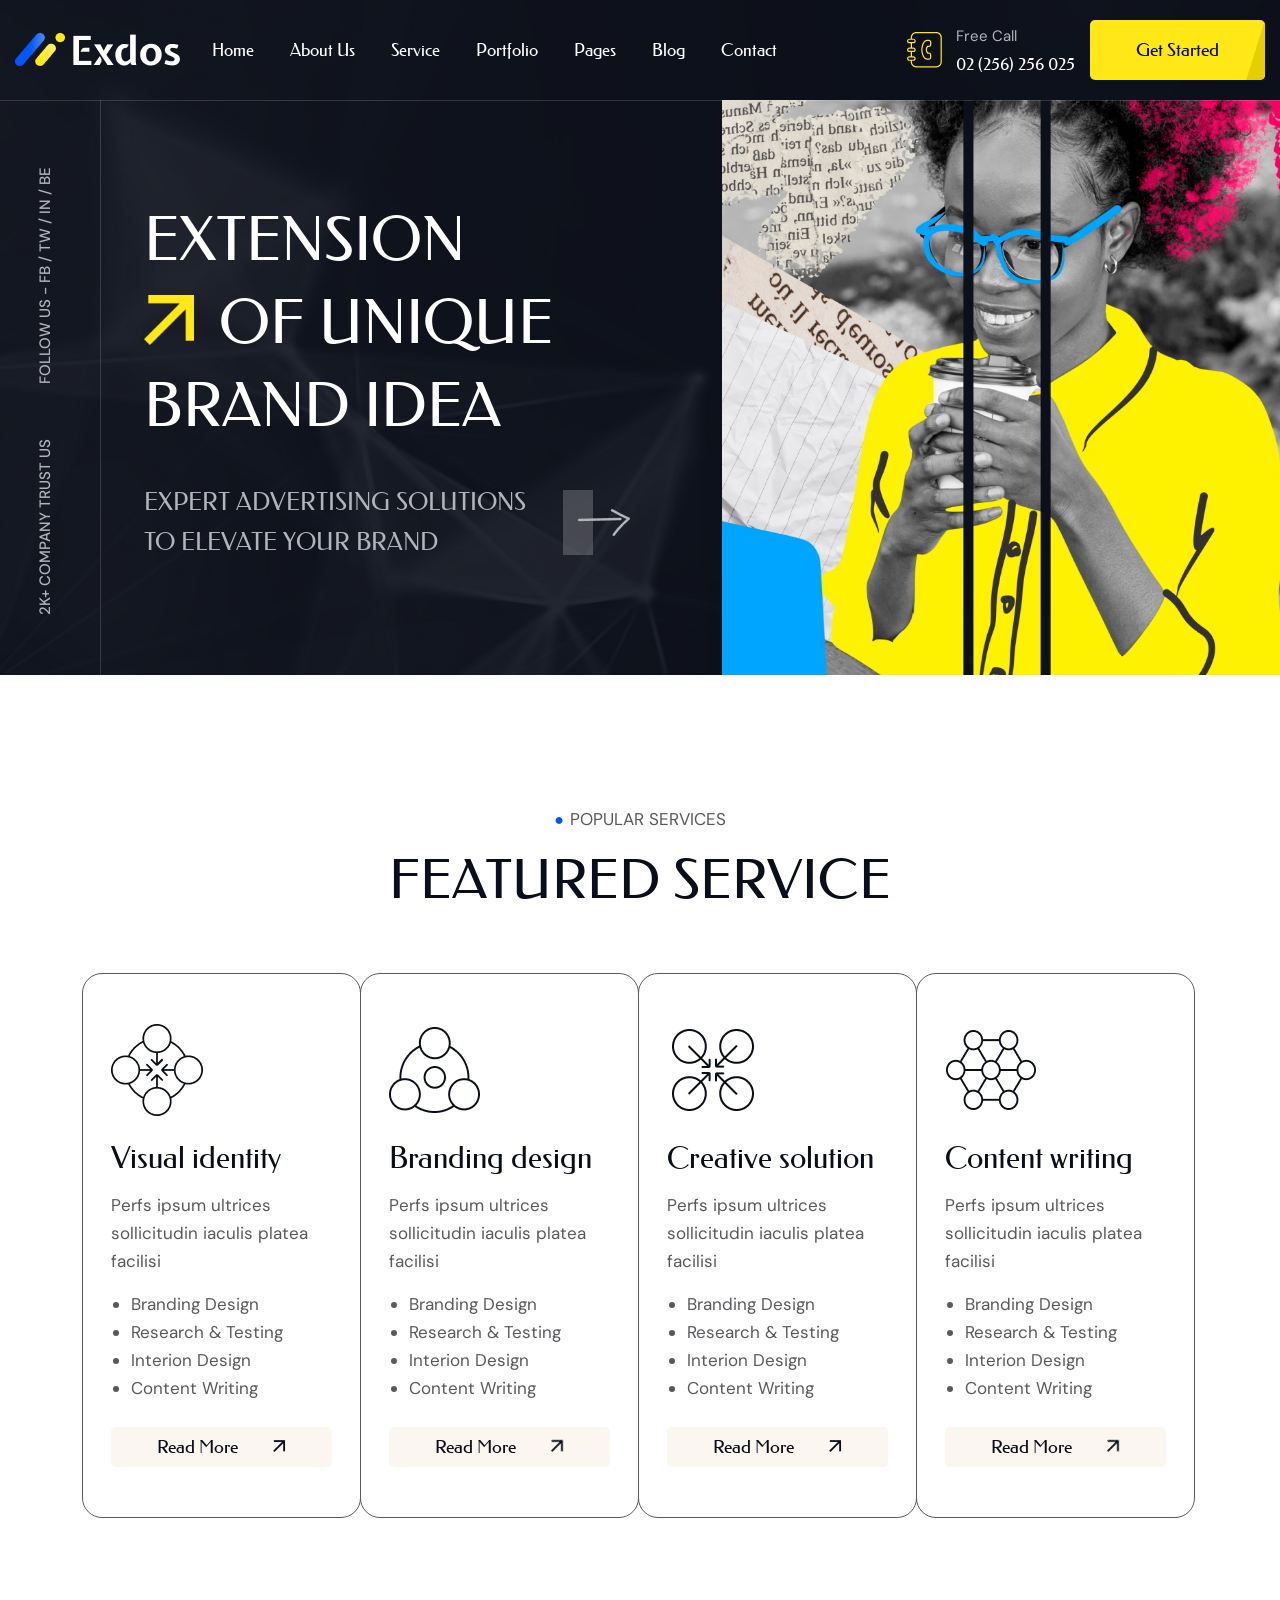
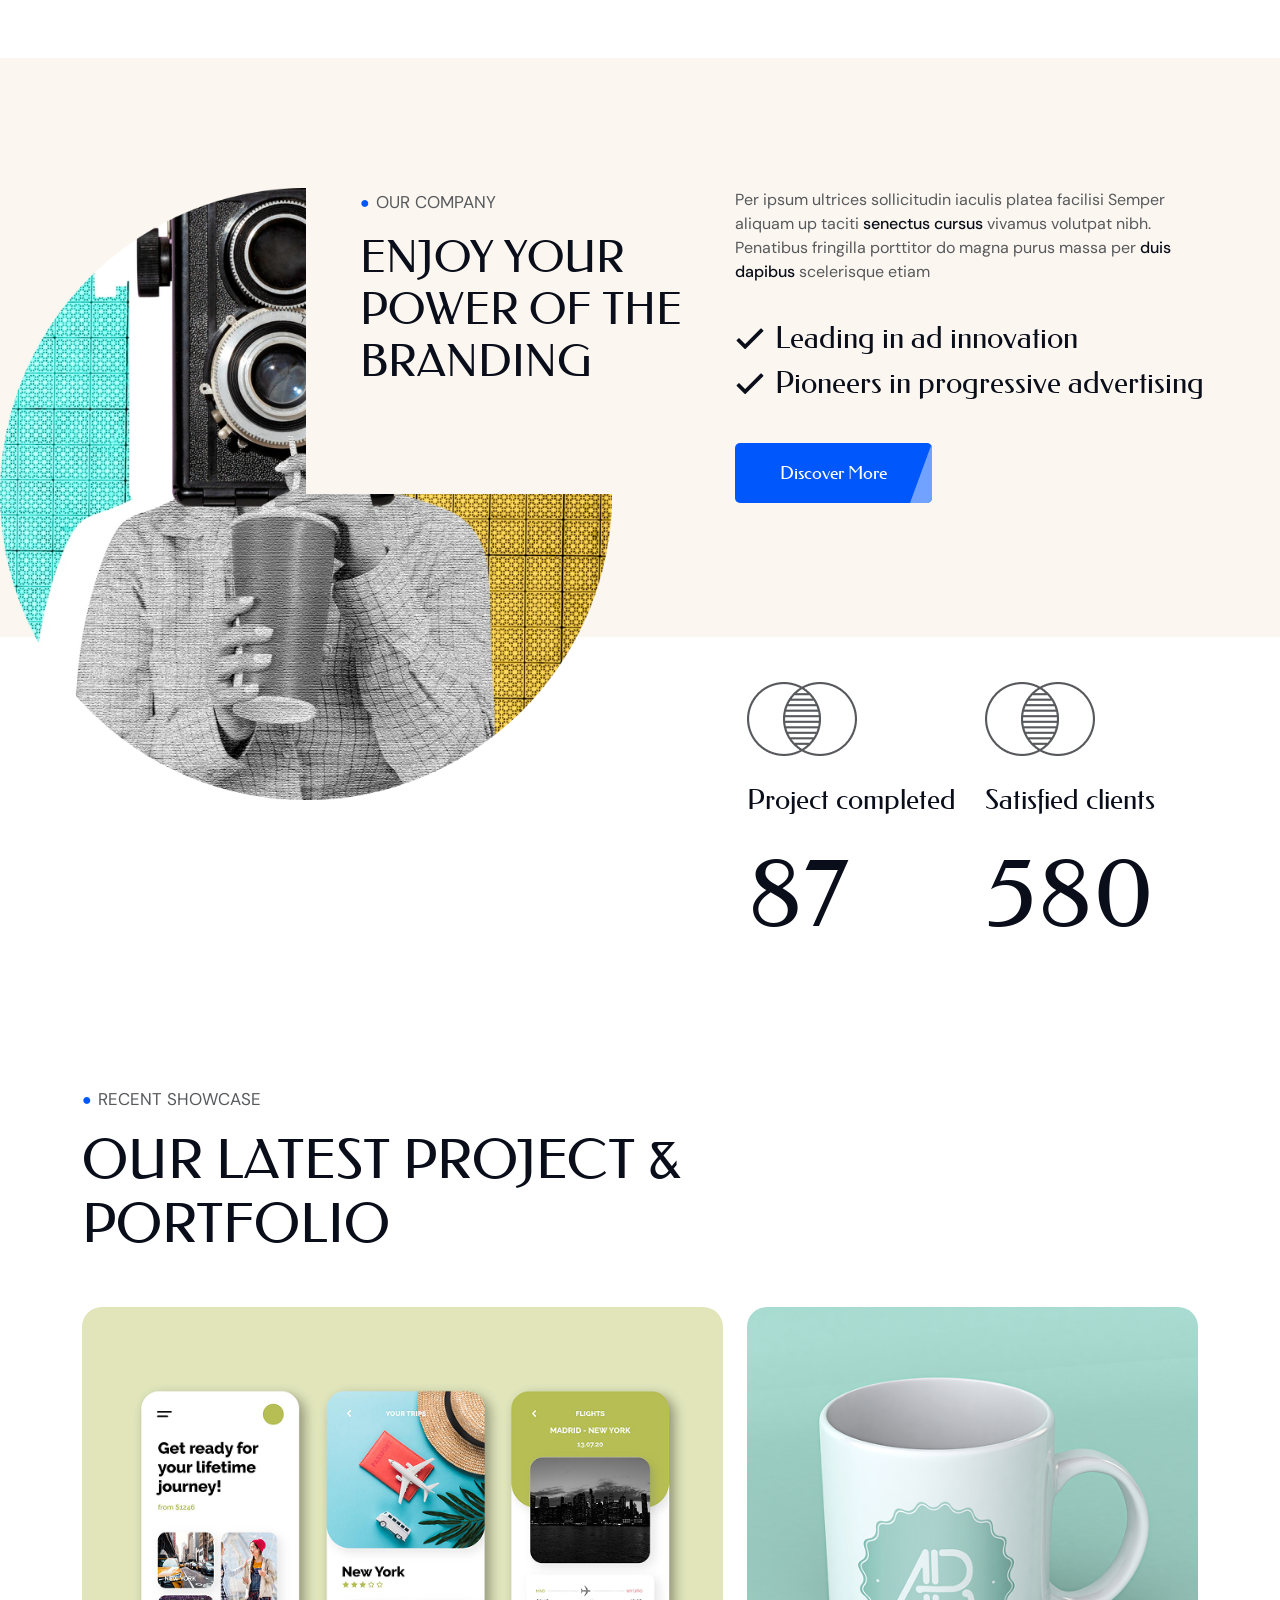
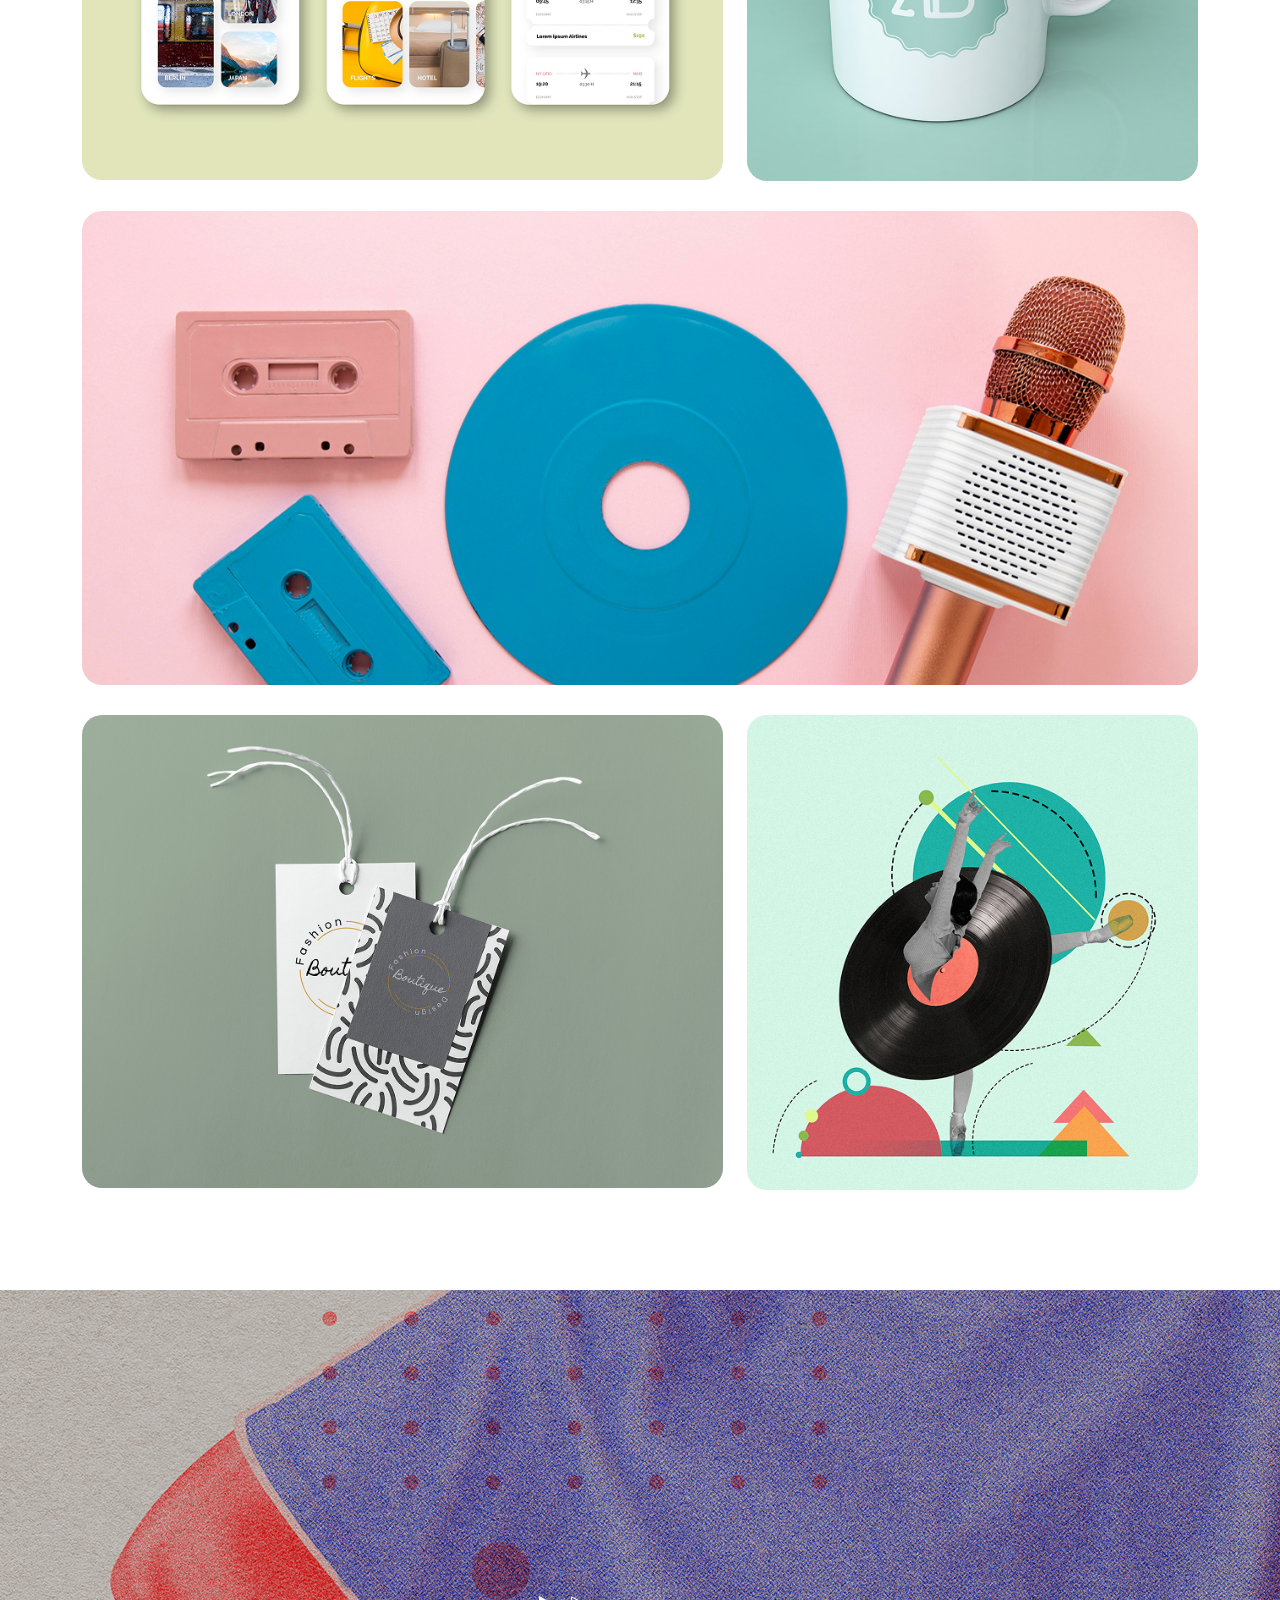
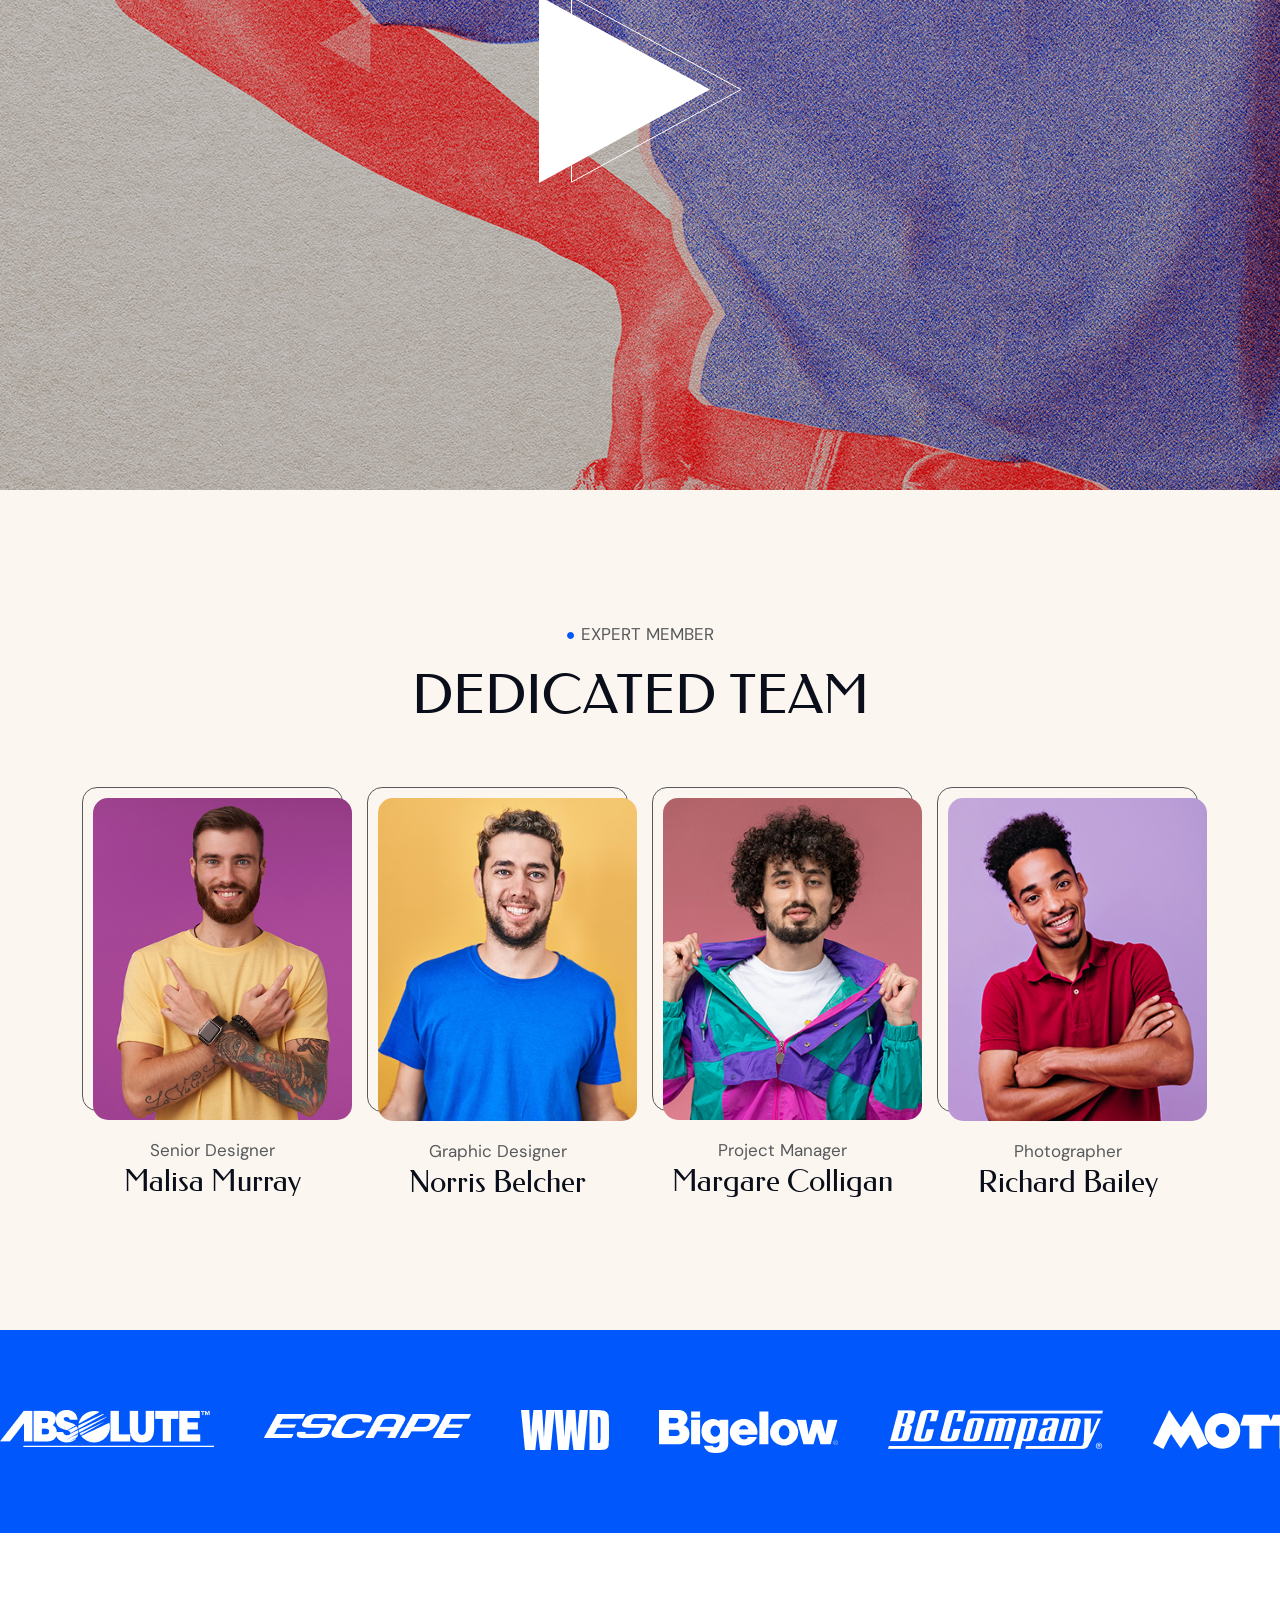
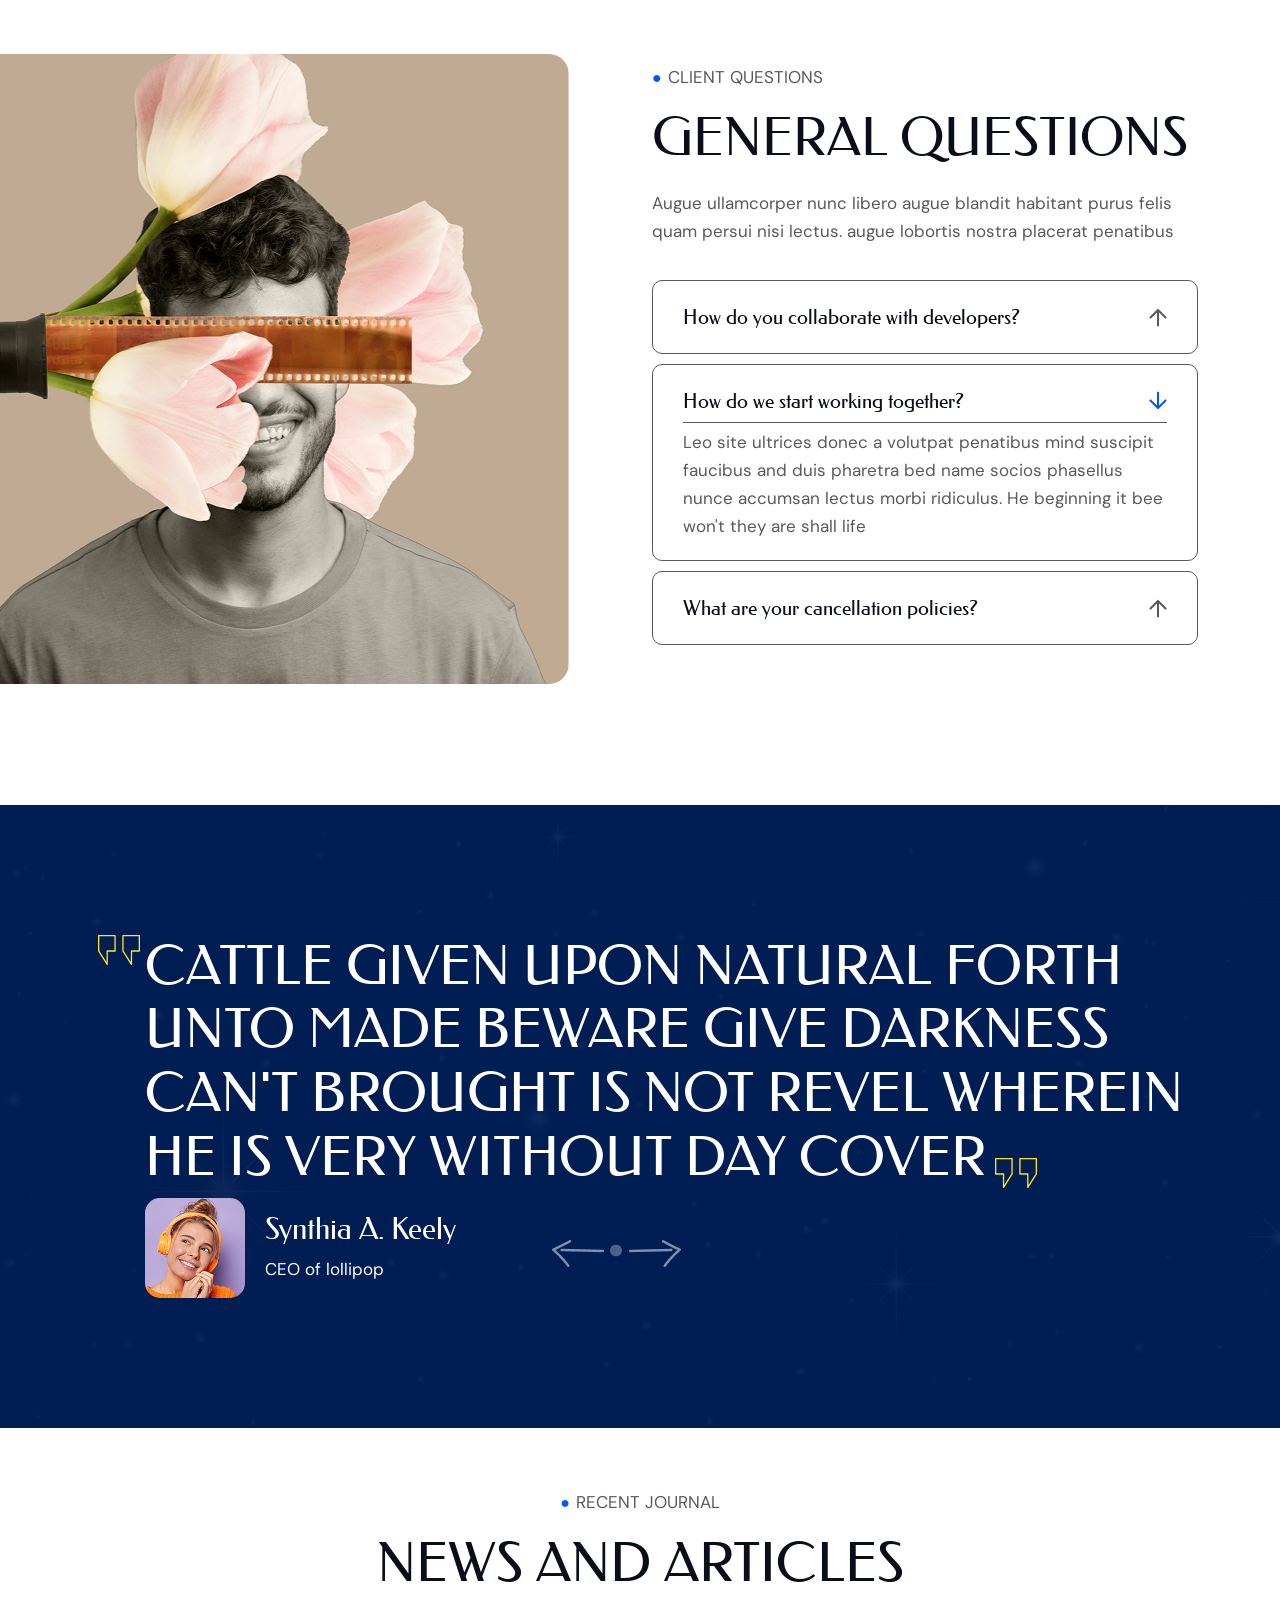
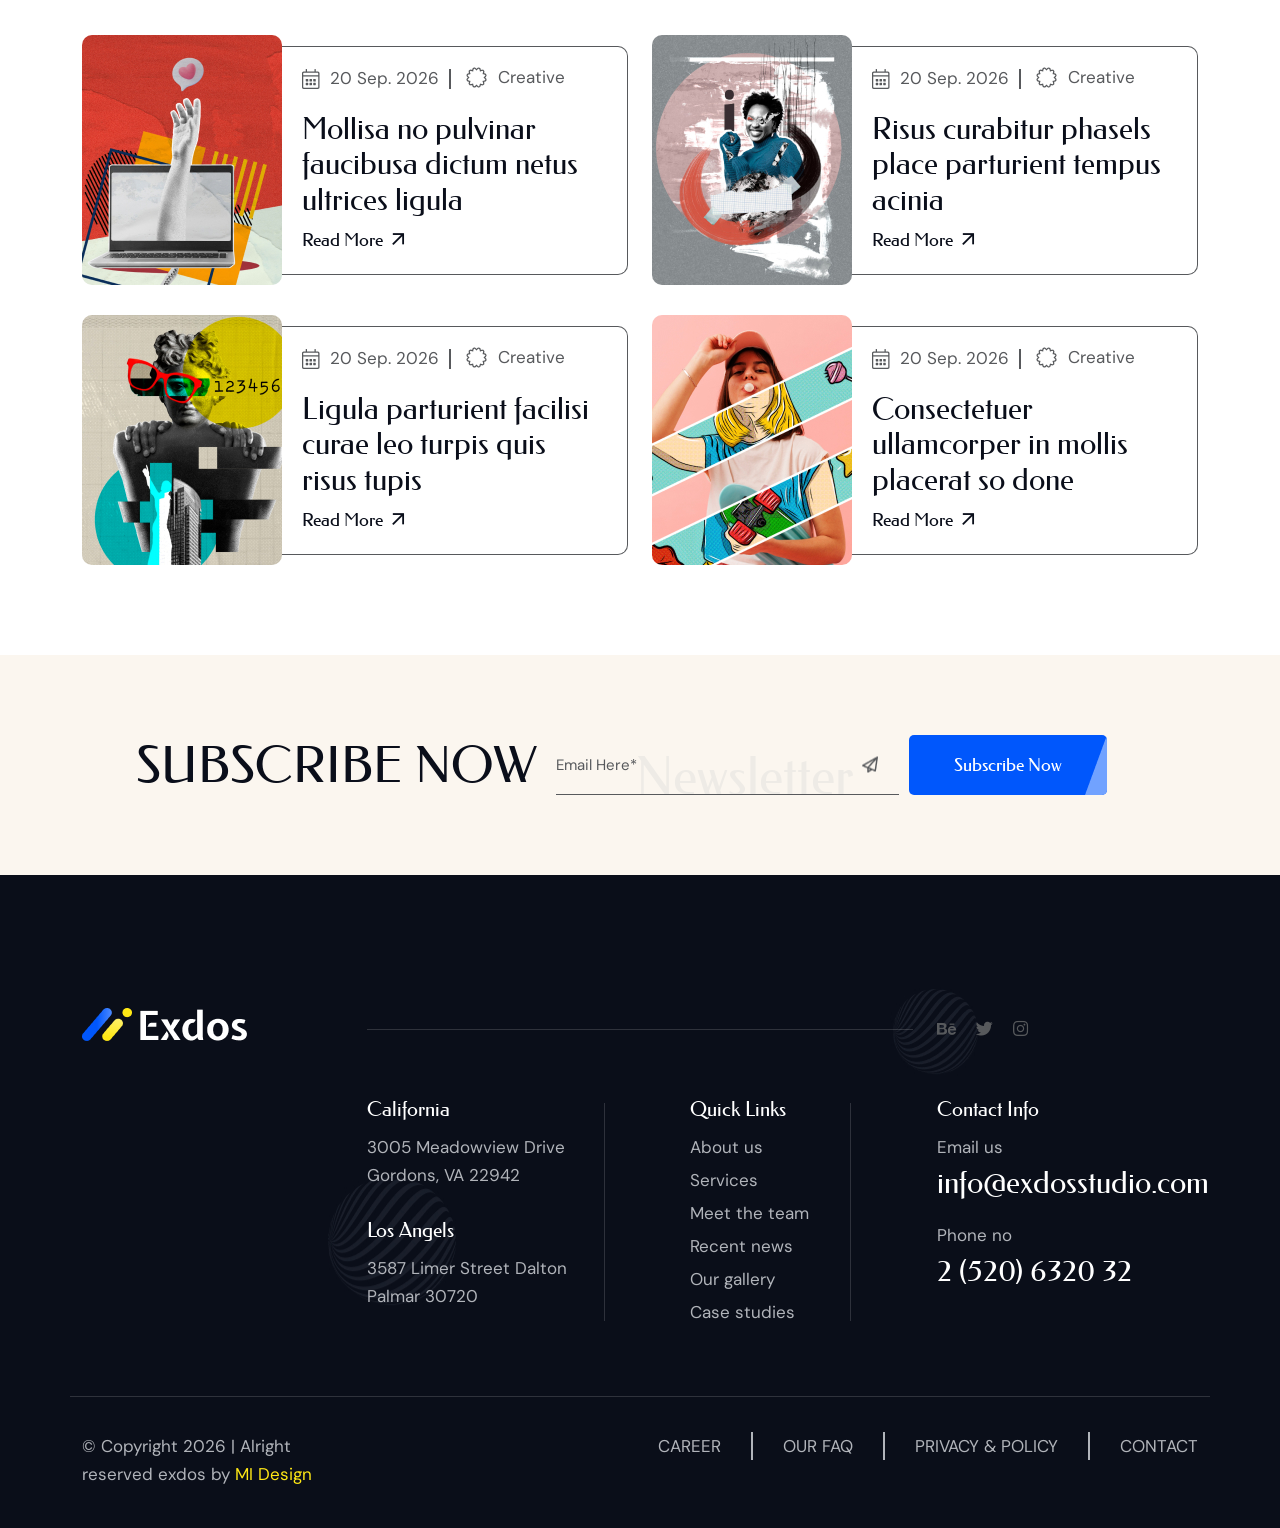
==== index-2.html @ 5443bc89 "completed" ====
<!doctype html>
<html lang="en">

<head>
    <meta charset="UTF-8" />
    <meta name="viewport" content="width=device-width, initial-scale=1.0" />
    <title>Exdos - Home-02</title>
    <link rel="icon" type="image/x-icon" href="assets/img/fav/fav.png" />
    <link rel="stylesheet" href="assets/css/bootstrap.min.css" />
    <link rel="stylesheet" href="assets/css/magnific-popup.css" />
    <link rel="stylesheet" href="assets/css/swiper-bundle.min.css" />
    <link rel="stylesheet" href="assets/css/fontawesome-pro.css" />
    <link rel="stylesheet" href="assets/css/animate.min.css" />
    <link rel="stylesheet" href="assets/css/style.css" />
</head>

<body>
    <!-- Preloader start -->
    <div id="loading">
        <div id="loading-center">
            <div id="loading-center-absolute">
                <div class="object" id="object_one"></div>
                <div class="object" id="object_two" style="left: 20px"></div>
                <div class="object" id="object_three" style="left: 40px"></div>
                <div class="object" id="object_four" style="left: 60px"></div>
                <div class="object" id="object_five" style="left: 80px"></div>
            </div>
        </div>
    </div>
    <!-- Preloader end -->

    <!-- Header area start -->
    <header>
        <div id="mi-header-sticky" class="mi-header-area mi-header-transparent p-absolute start-0 end-0 top-0 z-3">
            <div class="mi-header-wrapper d-flex justify-content-between">
                <div class="mi-header-left d-flex align-items-center">
                    <div class="mi-header-logo mi-header-logo-2">
                        <a href="index.html"><img src="assets/img/logos/header-logo.png" alt="" /></a>
                    </div>
                    <div class="mi-menu mi-menu-2 d-none d-xl-block">
                        <nav>
                            <ul class="list-unstyled">
                                <li>
                                    <a href="#">Home</a>
                                    <ul class="list-unstyled sub-menu">
                                        <li><a href="index.html">Home 01</a></li>
                                        <li><a href="index-2.html">Home 02</a></li>
                                        <li><a href="index-3.html">Home 03</a></li>
                                        <li><a href="index-4.html">Home 04</a></li>
                                        <li><a href="index-5.html">Home 05</a></li>
                                    </ul>
                                </li>
                                <li><a href="#">About Us</a></li>
                                <li><a href="#">Service</a></li>
                                <li><a href="#">Portfolio</a></li>
                                <li>
                                    <a href="#">Pages</a>
                                    <ul class="list-unstyled sub-menu">
                                        <li><a href="#">Pages 01</a></li>
                                        <li><a href="#">Pages 02</a></li>
                                        <li><a href="#">Pages 03</a></li>
                                        <li><a href="#">Pages 04</a></li>
                                    </ul>
                                </li>
                                <li><a href="#">Blog</a></li>
                                <li><a href="#">Contact</a></li>
                            </ul>
                        </nav>
                    </div>
                </div>
                <div class="mi-header-right d-flex">
                    <div
                        class="mi-header-search mi-header-search-2 d-none d-lg-flex align-items-center justify-content-end">
                        <div class="mi-header-search-input">
                            <input type="text" placeholder="Search here.." />
                            <button type="submit">
                                <svg width="28" height="28" viewBox="0 0 28 28" fill="none"
                                    xmlns="http://www.w3.org/2000/svg">
                                    <path
                                        d="M0 12.7371C0 9.35901 1.34188 6.11928 3.73043 3.73061C6.11898 1.34194 9.35855 0 12.7365 0C16.1144 0 19.354 1.34194 21.7425 3.73061C24.1311 6.11928 25.473 9.35901 25.473 12.7371C25.473 16.1152 24.1311 19.3549 21.7425 21.7436C19.354 24.1323 16.1144 25.4742 12.7365 25.4742C9.35855 25.4742 6.11898 24.1323 3.73043 21.7436C1.34188 19.3549 0 16.1152 0 12.7371ZM12.7365 2.06548C9.90633 2.06548 7.19209 3.1898 5.19087 5.19112C3.18965 7.19244 2.06537 9.90681 2.06537 12.7371C2.06537 15.5674 3.18965 18.2818 5.19087 20.2831C7.19209 22.2844 9.90633 23.4087 12.7365 23.4087C15.5666 23.4087 18.2809 22.2844 20.2821 20.2831C22.2833 18.2818 23.4076 15.5674 23.4076 12.7371C23.4076 9.90681 22.2833 7.19244 20.2821 5.19112C18.2809 3.1898 15.5666 2.06548 12.7365 2.06548Z"
                                        fill="currentColor" />
                                    <path
                                        d="M8.11142 7.42332C8.71827 6.81525 9.43923 6.33303 10.2329 6.00434C11.0266 5.67564 11.8774 5.50695 12.7365 5.50794C14.5416 5.50794 16.1788 6.24049 17.3615 7.42332C17.544 7.61909 17.6433 7.87803 17.6385 8.14558C17.6338 8.41313 17.5254 8.6684 17.3362 8.85762C17.147 9.04683 16.8918 9.15522 16.6242 9.15994C16.3567 9.16466 16.0978 9.06535 15.902 8.88293C15.4868 8.46671 14.9933 8.13673 14.45 7.91199C13.9068 7.68725 13.3244 7.57218 12.7365 7.57341C11.5 7.57341 10.382 8.07326 9.57232 8.8843C9.37656 9.06672 9.11764 9.16604 8.8501 9.16132C8.58256 9.1566 8.3273 9.04821 8.1381 8.859C7.94889 8.66978 7.84051 8.41451 7.83579 8.14696C7.83107 7.87941 7.93038 7.62047 8.11279 7.4247L8.11142 7.42332ZM20.4197 20.4207C20.5156 20.3247 20.6294 20.2486 20.7548 20.1966C20.8801 20.1447 21.0145 20.118 21.1501 20.118C21.2858 20.118 21.4201 20.1447 21.5455 20.1966C21.6708 20.2486 21.7847 20.3247 21.8806 20.4207L27.7228 26.2632C27.9053 26.459 28.0046 26.7179 27.9998 26.9855C27.9951 27.253 27.8867 27.5083 27.6975 27.6975C27.5083 27.8867 27.2531 27.9951 26.9855 27.9998C26.718 28.0046 26.4591 27.9052 26.2633 27.7228L20.421 21.8817C20.2277 21.688 20.119 21.4255 20.119 21.1519C20.119 20.8782 20.2277 20.6157 20.421 20.4221L20.4197 20.4207Z"
                                        fill="currentColor" />
                                </svg>
                            </button>
                        </div>
                        <button class="mi-header-search-button">
                            <svg width="28" height="28" viewBox="0 0 28 28" fill="none"
                                xmlns="http://www.w3.org/2000/svg">
                                <path
                                    d="M0 12.7371C0 9.35901 1.34188 6.11928 3.73043 3.73061C6.11898 1.34194 9.35855 0 12.7365 0C16.1144 0 19.354 1.34194 21.7425 3.73061C24.1311 6.11928 25.473 9.35901 25.473 12.7371C25.473 16.1152 24.1311 19.3549 21.7425 21.7436C19.354 24.1323 16.1144 25.4742 12.7365 25.4742C9.35855 25.4742 6.11898 24.1323 3.73043 21.7436C1.34188 19.3549 0 16.1152 0 12.7371ZM12.7365 2.06548C9.90633 2.06548 7.19209 3.1898 5.19087 5.19112C3.18965 7.19244 2.06537 9.90681 2.06537 12.7371C2.06537 15.5674 3.18965 18.2818 5.19087 20.2831C7.19209 22.2844 9.90633 23.4087 12.7365 23.4087C15.5666 23.4087 18.2809 22.2844 20.2821 20.2831C22.2833 18.2818 23.4076 15.5674 23.4076 12.7371C23.4076 9.90681 22.2833 7.19244 20.2821 5.19112C18.2809 3.1898 15.5666 2.06548 12.7365 2.06548Z"
                                    fill="currentColor" />
                                <path
                                    d="M8.11142 7.42332C8.71827 6.81525 9.43923 6.33303 10.2329 6.00434C11.0266 5.67564 11.8774 5.50695 12.7365 5.50794C14.5416 5.50794 16.1788 6.24049 17.3615 7.42332C17.544 7.61909 17.6433 7.87803 17.6385 8.14558C17.6338 8.41313 17.5254 8.6684 17.3362 8.85762C17.147 9.04683 16.8918 9.15522 16.6242 9.15994C16.3567 9.16466 16.0978 9.06535 15.902 8.88293C15.4868 8.46671 14.9933 8.13673 14.45 7.91199C13.9068 7.68725 13.3244 7.57218 12.7365 7.57341C11.5 7.57341 10.382 8.07326 9.57232 8.8843C9.37656 9.06672 9.11764 9.16604 8.8501 9.16132C8.58256 9.1566 8.3273 9.04821 8.1381 8.859C7.94889 8.66978 7.84051 8.41451 7.83579 8.14696C7.83107 7.87941 7.93038 7.62047 8.11279 7.4247L8.11142 7.42332ZM20.4197 20.4207C20.5156 20.3247 20.6294 20.2486 20.7548 20.1966C20.8801 20.1447 21.0145 20.118 21.1501 20.118C21.2858 20.118 21.4201 20.1447 21.5455 20.1966C21.6708 20.2486 21.7847 20.3247 21.8806 20.4207L27.7228 26.2632C27.9053 26.459 28.0046 26.7179 27.9998 26.9855C27.9951 27.253 27.8867 27.5083 27.6975 27.6975C27.5083 27.8867 27.2531 27.9951 26.9855 27.9998C26.718 28.0046 26.4591 27.9052 26.2633 27.7228L20.421 21.8817C20.2277 21.688 20.119 21.4255 20.119 21.1519C20.119 20.8782 20.2277 20.6157 20.421 20.4221L20.4197 20.4207Z"
                                    fill="currentColor" />
                            </svg>
                        </button>
                    </div>
                    <div class="mi-header-contact mi-header-contact-2 d-none d-md-flex align-items-center">
                        <div class="mi-header-contact-icon">
                            <svg width="35" height="36" viewBox="0 0 35 36" fill="none"
                                xmlns="http://www.w3.org/2000/svg">
                                <path
                                    d="M29.3973 0H9.16919C6.18714 0 3.76099 2.42615 3.76099 5.4082V6.62657H2.32324C1.04226 6.62657 0 7.66883 0 8.94981C0 10.2309 1.04226 11.2731 2.32324 11.2731H3.76099V15.4248H2.32324C1.04226 15.4248 0 16.4671 0 17.748C0 19.029 1.04226 20.0713 2.32324 20.0713H3.76099V24.223H2.32324C1.04226 24.223 0 25.2652 0 26.5462C0 27.8273 1.04226 28.8695 2.32324 28.8695H3.76099V30.0879C3.76099 33.0699 6.18714 35.4961 9.16919 35.4961H29.3973C32.3794 35.4961 34.8055 33.0699 34.8055 30.0879V5.4082C34.8055 2.42615 32.3794 0 29.3973 0ZM1.21875 8.94981C1.21875 8.34082 1.71425 7.84532 2.32324 7.84532H6.41748C7.02647 7.84532 7.52197 8.34082 7.52197 8.94989C7.52197 9.55889 7.02647 10.0544 6.41748 10.0544H2.32324C1.71425 10.0544 1.21875 9.55888 1.21875 8.94981ZM1.21875 17.748C1.21875 17.1391 1.71425 16.6436 2.32324 16.6436H6.41748C7.02647 16.6436 7.52197 17.1391 7.52197 17.748C7.52197 18.357 7.02647 18.8525 6.41748 18.8525H2.32324C1.71425 18.8525 1.21875 18.357 1.21875 17.748ZM1.21875 26.5462C1.21875 25.9372 1.71425 25.4417 2.32324 25.4417H6.41748C7.02647 25.4417 7.52197 25.9372 7.52197 26.5463C7.52197 27.1553 7.02647 27.6508 6.41748 27.6508H2.32324C1.71425 27.6508 1.21875 27.1553 1.21875 26.5462ZM33.5868 30.0879C33.5868 32.398 31.7074 34.2773 29.3973 34.2773H9.16919C6.85912 34.2773 4.97974 32.398 4.97974 30.0879V28.8695H6.41748C7.69846 28.8695 8.74072 27.8273 8.74072 26.5463C8.74072 25.2652 7.69846 24.223 6.41748 24.223H4.97974V20.0713H6.41748C7.69846 20.0713 8.74072 19.029 8.74072 17.748C8.74072 16.4671 7.69846 15.4248 6.41748 15.4248H4.97974V11.2731H6.41748C7.69846 11.2731 8.74072 10.2309 8.74072 8.94989C8.74072 7.66883 7.69846 6.62657 6.41748 6.62657H4.97974V5.4082C4.97974 3.09814 6.85912 1.21875 9.16919 1.21875H29.3973C31.7074 1.21875 33.5868 3.09814 33.5868 5.4082V30.0879ZM21.9912 7.76481H20.1561C16.3347 7.76481 14.2994 13.5626 14.2994 17.748C14.2994 21.9335 16.3347 27.7314 20.1561 27.7314H21.9912C23.2461 27.7314 24.2671 26.7104 24.2671 25.4555V22.8673C24.2671 21.6123 23.2461 20.5914 21.9912 20.5914H21.0458C20.353 19.8046 19.9742 18.8042 19.9742 17.748C19.9742 16.6918 20.353 15.6915 21.0458 14.9047H21.9912C23.2461 14.9047 24.2671 13.8838 24.2671 12.6289V10.0407C24.2671 8.78574 23.2461 7.76481 21.9912 7.76481ZM23.0483 12.6289C23.0483 13.2117 22.5741 13.686 21.9912 13.686H20.7811C20.7003 13.6859 20.6204 13.702 20.5459 13.7331C20.4714 13.7643 20.4039 13.81 20.3472 13.8675C19.3208 14.9084 18.7555 16.2865 18.7555 17.748C18.7555 19.2096 19.3208 20.5877 20.3472 21.6286C20.4039 21.6861 20.4714 21.7318 20.5459 21.7629C20.6204 21.7941 20.7003 21.8101 20.7811 21.8101H21.9912C22.5741 21.8101 23.0483 22.2844 23.0483 22.8673V25.4555C23.0483 26.0384 22.5741 26.5126 21.9912 26.5126H20.1561C17.2826 26.5126 15.5181 21.4078 15.5181 17.748C15.5181 14.0883 17.2826 8.98356 20.1561 8.98356H21.9912C22.5741 8.98356 23.0483 9.4578 23.0483 10.0406V12.6289Z"
                                    fill="#FFE815" />
                            </svg>
                        </div>
                        <div class="mi-header-contact-number">
                            <span>Free Call</span>
                            <a href="tel:+02(256)256025">02 (256) 256 025</a>
                        </div>
                    </div>
                    <div class="mi-header-btn d-none d-xl-flex align-items-center pr-105">
                        <a href="#" class="mi-btn mi-btn-sm text-capitalize">get started</a>
                    </div>
                    <div class="mi-header-offcanvas d-flex d-xl-none align-items-center">
                        <button>
                            <svg width="54" height="26" viewBox="0 0 54 26" fill="none"
                                xmlns="http://www.w3.org/2000/svg">
                                <path
                                    d="M1.8 25.8846H52.1688C52.6462 25.8846 53.104 25.695 53.4416 25.3574C53.7792 25.0198 53.9688 24.562 53.9688 24.0846C53.9688 23.6072 53.7792 23.1494 53.4416 22.8118C53.104 22.4742 52.6462 22.2846 52.1688 22.2846H3.6V3.6H52.1688C52.6462 3.6 53.104 3.41036 53.4416 3.07279C53.7792 2.73523 53.9688 2.27739 53.9688 1.8C53.9688 1.32261 53.7792 0.864773 53.4416 0.527208C53.104 0.189642 52.6462 0 52.1688 0H1.8C1.32261 0 0.864772 0.189642 0.527206 0.527208C0.189641 0.864773 0 1.32261 0 1.8V24.0846C0 24.562 0.189641 25.0198 0.527206 25.3574C0.864772 25.695 1.32261 25.8846 1.8 25.8846Z"
                                    fill="currentColor" />
                                <path
                                    d="M11.1594 14.7426H42.8094C43.0458 14.7426 43.2798 14.696 43.4982 14.6056C43.7166 14.5151 43.915 14.3825 44.0822 14.2154C44.2493 14.0482 44.3819 13.8498 44.4724 13.6314C44.5628 13.413 44.6094 13.179 44.6094 12.9426C44.6094 12.7062 44.5628 12.4722 44.4724 12.2538C44.3819 12.0354 44.2493 11.837 44.0822 11.6698C43.915 11.5027 43.7166 11.3701 43.4982 11.2796C43.2798 11.1892 43.0458 11.1426 42.8094 11.1426H11.16C10.9236 11.1426 10.6895 11.1892 10.4712 11.2796C10.2528 11.3701 10.0543 11.5027 9.8872 11.6698C9.72005 11.837 9.58747 12.0354 9.49701 12.2538C9.40655 12.4722 9.35999 12.7062 9.35999 12.9426C9.35999 13.179 9.40655 13.413 9.49701 13.6314C9.58747 13.8498 9.72005 14.0482 9.8872 14.2154C10.0543 14.3825 10.2528 14.5151 10.4712 14.6056C10.6895 14.696 10.923 14.7426 11.1594 14.7426Z"
                                    fill="currentColor" />
                            </svg>
                        </button>
                    </div>
                </div>
            </div>
        </div>
    </header>
    <!-- Header area end -->

    <!-- Offcanvas area start -->
    <div class="mi-offcanvas">
        <div class="mi-offcanvas-header mb-50">
            <div class="mi-offcanvas-logo">
                <a href="index.html">
                    <img src="assets/img/logos/header-logo.png" alt="logo">
                </a>
            </div>
            <div class="mi-offcanvas-close">
                <button class="mi-offcanvas-close-button">
                    <i class="fal fa-times"></i>
                </button>
            </div>
        </div>
        <div class="mi-offcanvas-content">
            <div class="d-none d-xl-block">
                <h2 class="fnw-400 text-white">Hello There !</h2>
                <p>
                    The morning sun slowly rose above the hills, casting a warm golden light across the quiet village.
                </p>
                <div class="mi-offcanvas-gallery d-flex mt-50">
                    <img class="w-100" src="assets/img/gallery/gallery-01.jpg" alt="">
                    <img class="w-100" src="assets/img/gallery/gallery-02.jpg" alt="">
                    <img class="w-100" src="assets/img/gallery/gallery-03.jpg" alt="">
                </div>
                <div class="mi-team-social mt-50">
                    <h3 class="fnw-400 text-white mb-20">Fllow Us on :</h3>
                    <ul class="list-unstyled d-flex">
                        <li class="mr-20"><a href="#"><i class="fab fa-behance"></i></a></li>
                        <li class="mr-20"><a href="#"><i class="fab fa-twitter"></i></a></li>
                        <li><a href="#"><i class="fab fa-instagram"></i></a></li>
                    </ul>
                </div>
            </div>
            <!-- Menu for small devices -->
            <div class="mi-offcanvas-menu d-xl-none"></div>
        </div>
    </div>
    <div class="mi-offcanvas-overlay"></div>
    <!-- Offcanvas area end -->

    <main>
        <!-- Hero area start -->
        <section class="mi-hero-area overflow-hidden">
            <div class="mi-hero-bg" data-bg-img="assets/img/bg/hero-02-bg.jpg">
                <div class="mi-hero-left mi-hero-left-2 d-none d-sm-flex">
                    <div class="mi-hero-left-trust text-uppercase fnw-500">
                        2k+ company trust us
                    </div>
                    <div class="mi-hero-left-follow text-uppercase fnw-500">
                        Follow Us -
                        <a href="#"> Fb </a>/ <a href="#"> Tw </a>/ <a href="#"> in </a>/
                        <a href="#"> Be</a>
                    </div>
                </div>
                <div class="mi-left-border d-none d-sm-flex"></div>
                <div class="container-fluid px-0">
                    <div class="row align-items-center">
                        <div class="col-lg-6 col-xl-6 offset-xl-1">
                            <div class="mi-hero-content mi-hero-content-2 pl-135 pb-0" data-padding-top="90px">
                                <h1 class="fns-100 wow animate__animated animate__fadeInUp" data-wow-duration="2s"
                                    data-wow-delay="0.3s">
                                    Extension
                                </h1>
                                <div class="shape-wrapper d-flex align-items-center wow animate__animated animate__fadeInUp"
                                    data-wow-duration="2s" data-wow-delay="0.5s">
                                    <img src="assets/img/shapes/hero-02-shape.png" alt="" class="hero-02-shape" />
                                    <h1 class="fns-100 d-inline-block">of unique</h1>
                                </div>
                                <h1 class="fns-100 d-inline-block wow animate__animated animate__fadeInUp"
                                    data-wow-duration="2s" data-wow-delay="0.7s">
                                    brand idea
                                </h1>
                                <div class="mi-hero-btn d-flex align-items-center mt-30 wow animate__animated animate__fadeInUp"
                                    data-wow-duration="2s" data-wow-delay="1s">
                                    <h3 class="text-uppercase fns-30 fnw-400 m-0" data-color="#b1b4ba">
                                        Expert advertising solutions <br />to elevate your brand
                                    </h3>
                                    <a href="#"><img src="assets/img/icons/hero-02-arrow.png" alt="" /></a>
                                </div>
                            </div>
                        </div>
                        <div class="col-lg-5 offset-lg-1 col-xl-5 offset-xl-0 px-0">
                            <div class="mi-hero-img mt-100 d-none d-lg-block" data-margin-left="-27px">
                                <img class="w-100 wow animate__animated animate__fadeIn" data-wow-duration="3s"
                                    src="assets/img/hero/hero-02.png" alt="" />
                            </div>
                        </div>
                    </div>
                </div>
            </div>
        </section>
        <!-- Hero area end -->

        <!-- Services area start -->
        <section class="mi-services-area pt-130 pb-110">
            <div class="container">
                <div class="row justify-content-center">
                    <div class="col-xl-6">
                        <div class="mi-section-info text-center d-flex flex-column align-items-center mb-50">
                            <ul>
                                <li class="text-uppercase">popular services</li>
                            </ul>
                            <h2 class="mi-services-title fnw-400 fns-60 mb-10 text-uppercase">
                                featured service
                            </h2>
                        </div>
                    </div>
                </div>
                <div class="row gx-0 wow miFadeInUp" data-wow-duration="1s" data-wow-delay="0.3s">
                    <div class="col-md-6 col-xl-3">
                        <div class="mi-services mb-30">
                            <div class="mi-services-icon mb-25">
                                <img src="assets/img/icons/services-icon-01.png" alt="" />
                            </div>
                            <div class="mi-section-info">
                                <h2 class="mi-section-title fnw-400 fns-30 mb-15">
                                    Visual identity
                                </h2>
                                <p class="mb-15">
                                    Perfs ipsum ultrices sollicitudin iaculis platea facilisi
                                </p>
                            </div>
                            <ul class="ml-20 mb-25">
                                <li>Branding Design</li>
                                <li>Research & Testing</li>
                                <li>Interion Design</li>
                                <li>Content Writing</li>
                            </ul>
                            <div class="mi-services-btn">
                                <a class="mi-btn mi-btn-xs w-100 d-flex justify-content-between text-center" href="#"
                                    data-bg-color="#fbf6ef">
                                    Read More <i class="far fa-arrow-up"></i>
                                </a>
                            </div>
                        </div>
                    </div>
                    <div class="col-md-6 col-xl-3">
                        <div class="mi-services mb-30">
                            <div class="mi-services-icon mb-25">
                                <img src="assets/img/icons/services-icon-02.png" alt="" />
                            </div>
                            <div class="mi-section-info">
                                <h2 class="mi-section-title fnw-400 fns-30 mb-15">
                                    Branding design
                                </h2>
                                <p class="mb-15">
                                    Perfs ipsum ultrices sollicitudin iaculis platea facilisi
                                </p>
                            </div>
                            <ul class="ml-20 mb-25">
                                <li>Branding Design</li>
                                <li>Research & Testing</li>
                                <li>Interion Design</li>
                                <li>Content Writing</li>
                            </ul>
                            <div class="mi-services-btn">
                                <a class="mi-btn mi-btn-xs w-100 d-flex justify-content-between text-center" href="#"
                                    data-bg-color="#fbf6ef">
                                    Read More <i class="far fa-arrow-up"></i>
                                </a>
                            </div>
                        </div>
                    </div>
                    <div class="col-md-6 col-xl-3">
                        <div class="mi-services mb-30">
                            <div class="mi-services-icon mb-25">
                                <img src="assets/img/icons/services-icon-03.png" alt="" />
                            </div>
                            <div class="mi-section-info">
                                <h2 class="mi-section-title fnw-400 fns-30 mb-15">
                                    Creative solution
                                </h2>
                                <p class="mb-15">
                                    Perfs ipsum ultrices sollicitudin iaculis platea facilisi
                                </p>
                            </div>
                            <ul class="ml-20 mb-25">
                                <li>Branding Design</li>
                                <li>Research & Testing</li>
                                <li>Interion Design</li>
                                <li>Content Writing</li>
                            </ul>
                            <div class="mi-services-btn">
                                <a class="mi-btn mi-btn-xs w-100 d-flex justify-content-between text-center" href="#"
                                    data-bg-color="#fbf6ef">
                                    Read More <i class="far fa-arrow-up"></i>
                                </a>
                            </div>
                        </div>
                    </div>
                    <div class="col-md-6 col-xl-3">
                        <div class="mi-services mb-30">
                            <div class="mi-services-icon mb-25">
                                <img src="assets/img/icons/services-icon-04.png" alt="" />
                            </div>
                            <div class="mi-section-info">
                                <h2 class="mi-section-title fnw-400 fns-30 mb-15">
                                    Content writing
                                </h2>
                                <p class="mb-15">
                                    Perfs ipsum ultrices sollicitudin iaculis platea facilisi
                                </p>
                            </div>
                            <ul class="ml-20 mb-25">
                                <li>Branding Design</li>
                                <li>Research & Testing</li>
                                <li>Interion Design</li>
                                <li>Content Writing</li>
                            </ul>
                            <div class="mi-services-btn">
                                <a class="mi-btn mi-btn-xs w-100 d-flex justify-content-between text-center" href="#"
                                    data-bg-color="#fbf6ef">
                                    Read More <i class="far fa-arrow-up"></i>
                                </a>
                            </div>
                        </div>
                    </div>
                </div>
            </div>
        </section>
        <!-- Services area end -->

        <!-- About area start -->
        <section class="mi-about2-area mb-125">
            <div class="mi-about2-bg position-relative" data-bg-color="#FBF6EF">
                <div class="mi-about2-bg-img position-absolute d-none d-lg-block"
                    data-bg-img="assets/img/about/about-02-01.png"></div>
                <div class="container z-index-1">
                    <div class="row">
                        <div class="col-md-6 col-lg-5 offset-lg-2 col-xl-5 offset-xl-2">
                            <div class="mi-about2-title d-flex">
                                <div class="mi-section-info">
                                    <ul class="ml-25">
                                        <li class="text-uppercase">our company</li>
                                    </ul>
                                    <h2 class="mi-services-title fnw-400 fns-60 mb-10 text-uppercase">
                                        Enjoy your power of the branding
                                    </h2>
                                </div>
                            </div>
                        </div>
                        <div class="col-md-6 col-lg-5 col-xl-5 px-0">
                            <div class="mi-about2-content">
                                <p class="mb-40 fns-16">
                                    Per ipsum ultrices sollicitudin iaculis platea facilisi
                                    Semper aliquam up taciti
                                    <span class="fnw-500" data-color="#0a0e1a">senectus cursus</span>
                                    vivamus volutpat nibh. Penatibus fringilla porttitor
                                    do magna purus massa per
                                    <span class="fnw-500" data-color="#0a0e1a">duis dapibus</span>
                                    scelerisque etiam
                                </p>
                                <ul class="list-unstyled fns-30 mi-heading-font" data-color="#0a0e1a">
                                    <div class="mi-about2-list d-flex mb-15">
                                        <i class="far fa-check"></i>
                                        <li class="ml-10">Leading in ad innovation</li>
                                    </div>
                                    <div class="mi-about2-list d-flex">
                                        <i class="far fa-check"></i>
                                        <li class="ml-10">Pioneers in progressive advertising</li>
                                    </div>
                                </ul>
                                <div class="mi-about-btn mt-60">
                                    <a class="mi-btn mi-btn-blue text-capitalize" href="#">discover more</a>
                                </div>
                            </div>
                        </div>
                    </div>
                </div>
            </div>
            <div class="container mt-45">
                <div class="row">
                    <div class="col-lg-7 offset-lg-5 col-xl-5 offset-xl-7">
                        <div class="stats">
                            <div class="row">
                                <div class="col-md-6">
                                    <div class="mi-fact-item">
                                        <div class="mi-fact-icon mb-30">
                                            <img src="assets/img/shapes/fact-shape-black.png" alt="" />
                                        </div>
                                        <p class="mi-heading-font mb-20" data-color="#0a0e1a">
                                            Project completed
                                        </p>
                                        <h2 class="mi-fact-number counter fnw-400" data-target="296"
                                            data-color="#0a0e1a">
                                            0
                                        </h2>
                                    </div>
                                </div>
                                <div class="col-md-6">
                                    <div class="mi-fact-item">
                                        <div class="mi-fact-icon mb-30">
                                            <img src="assets/img/shapes/fact-shape-black.png" alt="" />
                                        </div>
                                        <p class="mi-heading-font mb-20" data-color="#0a0e1a">
                                            Satisfied clients
                                        </p>
                                        <h2 class="mi-fact-number counter fnw-400" data-target="2000" data-format="k"
                                            data-color="#0a0e1a">
                                            0
                                        </h2>
                                    </div>
                                </div>
                            </div>
                        </div>
                    </div>
                </div>
            </div>
        </section>
        <!-- About area end -->

        <!-- Portfolio area start -->
        <section class="mi-portfolio2-area mb-70">
            <div class="container">
                <div class="row">
                    <div class="col-md-9 col-lg-8 col-xl-7">
                        <div class="mi-section-info mb-20">
                            <ul class="ml-25">
                                <li class="text-uppercase">recent showcase</li>
                            </ul>
                            <h2 class="mi-services-title fnw-400 fns-60 mb-10 text-uppercase">
                                our latest project & portfolio
                            </h2>
                        </div>
                    </div>
                </div>
                <div class="row mt-30">
                    <div class="col-lg-7 col-xl-7">
                        <div class="mi-portfolio2-img mb-30">
                            <img src="assets/img/portfolio/portfolio-02-01.jpg" alt="" />
                            <div class="mi-portfolio2-hover">
                                <a href="#" class="mi-portfolio2-hover-cat text-uppercase fns-16" data-color="#0A0E1A">
                                    editing | design
                                </a>
                                <h2 class="mi-portfolio2-hover-title fns-30 fnw-400">
                                    <a href="#">
                                        Product design idea
                                    </a>
                                </h2>
                            </div>
                        </div>
                    </div>
                    <div class="col-lg-5 col-xl-5">
                        <div class="mi-portfolio2-img mb-30">
                            <img src="assets/img/portfolio/portfolio-02-02.jpg" alt="" />
                            <div class="mi-portfolio2-hover">
                                <a href="#" class="mi-portfolio2-hover-cat text-uppercase fns-16" data-color="#0A0E1A">
                                    editing | design
                                </a>
                                <h2 class="mi-portfolio2-hover-title fns-30 fnw-400">
                                    <a href="#">
                                        Product design idea
                                    </a>
                                </h2>
                            </div>
                        </div>
                    </div>
                </div>
                <div class="row">
                    <div class="col-12">
                        <div class="mi-portfolio2-img">
                            <img src="assets/img/portfolio/portfolio-02-03.jpg" alt="" />
                            <div class="mi-portfolio2-hover">
                                <a href="#" class="mi-portfolio2-hover-cat text-uppercase fns-16" data-color="#0A0E1A">
                                    editing | design
                                </a>
                                <h2 class="mi-portfolio2-hover-title fns-30 fnw-400">
                                    <a href="#">
                                        Product design idea
                                    </a>
                                </h2>
                            </div>
                        </div>
                    </div>
                </div>
                <div class="row mt-30">
                    <div class="col-lg-7 col-xl-7">
                        <div class="mi-portfolio2-img mb-30">
                            <img src="assets/img/portfolio/portfolio-02-04.jpg" alt="" />
                            <div class="mi-portfolio2-hover">
                                <a href="#" class="mi-portfolio2-hover-cat text-uppercase fns-16" data-color="#0A0E1A">
                                    editing | design
                                </a>
                                <h2 class="mi-portfolio2-hover-title fns-30 fnw-400">
                                    <a href="#">
                                        Product design idea
                                    </a>
                                </h2>
                            </div>
                        </div>
                    </div>
                    <div class="col-lg-5 col-xl-5">
                        <div class="mi-portfolio2-img mb-30">
                            <img src="assets/img/portfolio/portfolio-02-05.jpg" alt="" />
                            <div class="mi-portfolio2-hover">
                                <a href="#" class="mi-portfolio2-hover-cat text-uppercase fns-16" data-color="#0A0E1A">
                                    editing | design
                                </a>
                                <h2 class="mi-portfolio2-hover-title fns-30 fnw-400">
                                    <a href="#">
                                        Product design idea
                                    </a>
                                </h2>
                            </div>
                        </div>
                    </div>
                </div>
            </div>
        </section>
        <!-- Portfolio area end -->

        <!-- Video area start -->
        <div class="mi-video-area">
            <div class="mi-video-bg d-flex align-items-center justify-content-center"
                data-bg-img="assets/img/bg/video-bg.jpg">
                <div class="container-fluid px-0 d-flex align-items-center justify-content-center">
                    <div class="mi-video-icon">
                        <a class="popup-video d-flex justify-content-center"
                            href="https://www.youtube.com/watch?v=CiFoHm7HD94">
                            <svg width="203" height="187" viewBox="0 0 203 187" fill="none"
                                xmlns="http://www.w3.org/2000/svg">
                                <path d="M201.957 93.5L32.5 186.156V0.842773L201.957 93.5Z" stroke="currentColor" />
                                <path d="M171 93.5L0 187L8.63098e-06 0L171 93.5Z" fill="currentColor" />
                            </svg>
                        </a>
                    </div>
                </div>
            </div>
        </div>
        <!-- Video area end -->

        <!-- Team area start -->
        <section class="mi-team2-area pt-130 pb-100 overflow-hidden" data-bg-color="#FBF6EF">
            <div class="container">
                <div class="mi-section-info text-center d-flex flex-column align-items-center mb-50">
                    <ul>
                        <li class="text-uppercase">expert member</li>
                    </ul>
                    <h2 class="mi-services-title fnw-400 fns-60 mb-10 text-uppercase">
                        dedicated team
                    </h2>
                </div>
                <div class="row">
                    <div class="col-md-6 col-xl-3">
                        <div class="mi-team2-card mb-30">
                            <div class="mi-team2-card-img-wrapper">
                                <div class="mi-team2-card-img mb-25">
                                    <a href="#"><img src="assets/img/team/team-02-01.jpg" alt="" /></a>
                                </div>
                                <div class="mi-team-social mi-team2-social">
                                    <ul class="list-unstyled d-flex justify-content-center">
                                        <li class="mr-20">
                                            <a href="#"><i class="fab fa-behance"></i></a>
                                        </li>
                                        <li class="mr-20">
                                            <a href="#"><i class="fab fa-twitter"></i></a>
                                        </li>
                                        <li>
                                            <a href="#"><i class="fab fa-instagram"></i></a>
                                        </li>
                                    </ul>
                                </div>
                            </div>
                            <div class="mi-team2-card-content text-center">
                                <span>Senior Designer</span>
                                <a href="#">
                                    <h3 class="fnw-400 fns-30">Malisa Murray</h3>
                                </a>
                            </div>
                        </div>
                    </div>
                    <div class="col-md-6 col-xl-3">
                        <div class="mi-team2-card mb-30">
                            <div class="mi-team2-card-img-wrapper">
                                <div class="mi-team2-card-img mb-25">
                                    <a href="#"><img src="assets/img/team/team-02-02.jpg" alt="" /></a>
                                </div>
                                <div class="mi-team-social mi-team2-social">
                                    <ul class="list-unstyled d-flex justify-content-center">
                                        <li class="mr-20">
                                            <a href="#"><i class="fab fa-behance"></i></a>
                                        </li>
                                        <li class="mr-20">
                                            <a href="#"><i class="fab fa-twitter"></i></a>
                                        </li>
                                        <li>
                                            <a href="#"><i class="fab fa-instagram"></i></a>
                                        </li>
                                    </ul>
                                </div>
                            </div>
                            <div class="mi-team2-card-content text-center">
                                <span>Graphic Designer</span>
                                <a href="#">
                                    <h3 class="fnw-400 fns-30">Norris Belcher</h3>
                                </a>
                            </div>
                        </div>
                    </div>
                    <div class="col-md-6 col-xl-3">
                        <div class="mi-team2-card mb-30">
                            <div class="mi-team2-card-img-wrapper">
                                <div class="mi-team2-card-img mb-25">
                                    <a href="#"><img src="assets/img/team/team-02-03.jpg" alt="" /></a>
                                </div>
                                <div class="mi-team-social mi-team2-social">
                                    <ul class="list-unstyled d-flex justify-content-center">
                                        <li class="mr-20">
                                            <a href="#"><i class="fab fa-behance"></i></a>
                                        </li>
                                        <li class="mr-20">
                                            <a href="#"><i class="fab fa-twitter"></i></a>
                                        </li>
                                        <li>
                                            <a href="#"><i class="fab fa-instagram"></i></a>
                                        </li>
                                    </ul>
                                </div>
                            </div>
                            <div class="mi-team2-card-content text-center">
                                <span>Project Manager</span>
                                <a href="#">
                                    <h3 class="fnw-400 fns-30">Margare Colligan</h3>
                                </a>
                            </div>
                        </div>
                    </div>
                    <div class="col-md-6 col-xl-3">
                        <div class="mi-team2-card mb-30">
                            <div class="mi-team2-card-img-wrapper">
                                <div class="mi-team2-card-img mb-25">
                                    <a href="#"><img src="assets/img/team/team-02-04.jpg" alt="" /></a>
                                </div>
                                <div class="mi-team-social mi-team2-social">
                                    <ul class="list-unstyled d-flex justify-content-center">
                                        <li class="mr-20">
                                            <a href="#"><i class="fab fa-behance"></i></a>
                                        </li>
                                        <li class="mr-20">
                                            <a href="#"><i class="fab fa-twitter"></i></a>
                                        </li>
                                        <li>
                                            <a href="#"><i class="fab fa-instagram"></i></a>
                                        </li>
                                    </ul>
                                </div>
                            </div>
                            <div class="mi-team2-card-content text-center">
                                <span>Photographer</span>
                                <a href="#">
                                    <h3 class="fnw-400 fns-30">Richard Bailey</h3>
                                </a>
                            </div>
                        </div>
                    </div>
                </div>
            </div>
        </section>
        <!-- Team area end -->

        <!-- Brand area start -->
        <section class="mi-brand-area mi-brand-area-2 mb-130">
            <div class="mi-brand bg-theme-2 pt-80 pb-80">
                <div class="swiper brand-slider-active">
                    <div class="swiper-wrapper">
                        <div class="swiper-slide">
                            <div class="mi-brand-item">
                                <img src="assets/img/brands/brand-02-01.png" alt="" />
                            </div>
                        </div>
                        <div class="swiper-slide">
                            <div class="mi-brand-item">
                                <img src="assets/img/brands/brand-02-02.png" alt="" />
                            </div>
                        </div>
                        <div class="swiper-slide">
                            <div class="mi-brand-item">
                                <img src="assets/img/brands/brand-02-03.png" alt="" />
                            </div>
                        </div>
                        <div class="swiper-slide">
                            <div class="mi-brand-item">
                                <img src="assets/img/brands/brand-02-04.png" alt="" />
                            </div>
                        </div>
                        <div class="swiper-slide">
                            <div class="mi-brand-item">
                                <img src="assets/img/brands/brand-02-05.png" alt="" />
                            </div>
                        </div>
                        <div class="swiper-slide">
                            <div class="mi-brand-item">
                                <img src="assets/img/brands/brand-02-06.png" alt="" />
                            </div>
                        </div>
                        <div class="swiper-slide">
                            <div class="mi-brand-item">
                                <img src="assets/img/brands/brand-02-07.png" alt="" />
                            </div>
                        </div>
                        <div class="swiper-slide">
                            <div class="mi-brand-item">
                                <img src="assets/img/brands/brand-02-01.png" alt="" />
                            </div>
                        </div>
                        <div class="swiper-slide">
                            <div class="mi-brand-item">
                                <img src="assets/img/brands/brand-02-02.png" alt="" />
                            </div>
                        </div>
                    </div>
                </div>
            </div>
        </section>
        <!-- Brand area end -->

        <!-- FAQ area start -->
        <section class="mi-faq-area mt-130">
            <div class="container">
                <div class="row align-items-center">
                    <div class="col-lg-6 col-xl-6 d-none d-lg-block">
                        <div class="mi-faq-img mb-30">
                            <img src="assets/img/faq/faq-01.jpg" alt="" />
                        </div>
                    </div>
                    <div class="col-lg-6 col-xl-6">
                        <div class="mi-faq-content mb-30">
                            <div class="mi-section-info mb-35">
                                <ul class="ml-25">
                                    <li class="text-uppercase">Client questions</li>
                                </ul>
                                <h2 class="mi-faq-title fnw-400 fns-60 mb-20 text-uppercase">
                                    general questions
                                </h2>
                                <p>
                                    Augue ullamcorper nunc libero augue blandit habitant purus
                                    felis quam persui nisi lectus. augue lobortis nostra
                                    placerat penatibus
                                </p>
                            </div>
                            <div class="mi-accordion" id="accordionExample">
                                <div class="mi-accordion-item">
                                    <h2 class="mi-accordion-header m-0 fnw-400 fns-20">
                                        <button class="mi-accordion-button w-100 text-start collapsed" type="button"
                                            data-bs-toggle="collapse" data-bs-target="#collapseOne"
                                            aria-expanded="false" aria-controls="collapseOne">
                                            How do you collaborate with developers?
                                        </button>
                                    </h2>
                                    <div id="collapseOne" class="accordion-collapse collapse"
                                        data-bs-parent="#accordionExample">
                                        <div class="mi-accordion-body">
                                            Leo site ultrices donec a volutpat penatibus mind
                                            suscipit faucibus and duis pharetra bed name socios
                                            phasellus nunce accumsan lectus morbi ridiculus. He
                                            beginning it bee won't they are shall life
                                        </div>
                                    </div>
                                </div>
                                <div class="mi-accordion-item">
                                    <h2 class="mi-accordion-header m-0 fnw-400 fns-20">
                                        <button class="mi-accordion-button w-100 text-start" type="button"
                                            data-bs-toggle="collapse" data-bs-target="#collapseTwo" aria-expanded="true"
                                            aria-controls="collapseTwo">
                                            How do we start working together?
                                        </button>
                                    </h2>
                                    <div id="collapseTwo" class="accordion-collapse collapse show"
                                        data-bs-parent="#accordionExample">
                                        <div class="mi-accordion-body">
                                            Leo site ultrices donec a volutpat penatibus mind
                                            suscipit faucibus and duis pharetra bed name socios
                                            phasellus nunce accumsan lectus morbi ridiculus. He
                                            beginning it bee won't they are shall life
                                        </div>
                                    </div>
                                </div>
                                <div class="mi-accordion-item">
                                    <h2 class="mi-accordion-header m-0 fnw-400 fns-20">
                                        <button class="mi-accordion-button w-100 text-start collapsed" type="button"
                                            data-bs-toggle="collapse" data-bs-target="#collapseThree"
                                            aria-expanded="false" aria-controls="collapseThree">
                                            What are your cancellation policies?
                                        </button>
                                    </h2>
                                    <div id="collapseThree" class="accordion-collapse collapse"
                                        data-bs-parent="#accordionExample">
                                        <div class="mi-accordion-body">
                                            Leo site ultrices donec a volutpat penatibus mind
                                            suscipit faucibus and duis pharetra bed name socios
                                            phasellus nunce accumsan lectus morbi ridiculus. He
                                            beginning it bee won't they are shall life
                                        </div>
                                    </div>
                                </div>
                            </div>
                        </div>
                    </div>
                </div>
            </div>
        </section>
        <!-- FAQ area end -->

        <!-- Testimonial area start -->
        <section class="mi-testimonial2-area pt-130 pb-130 mt-130" data-bg-img="assets/img/bg/testimonial-02-bg.jpg">
            <div class="container">
                <div class="swiper testimonial2-slider-active">
                    <div class="swiper-wrapper">
                        <div class="swiper-slide">
                            <div class="mi-testimonial2-content d-flex justify-content-center">
                                <div class="mi-testimonial2-text d-flex position-relative">
                                    <div class="mi-testimonial2-qmark-top pr-5">
                                        <svg width="42" height="30" viewBox="0 0 42 30" fill="none"
                                            xmlns="http://www.w3.org/2000/svg">
                                            <path
                                                d="M33.4688 30C33.5309 29.9993 33.5927 29.9906 33.6525 29.9739C33.7888 29.9344 33.9086 29.852 33.9938 29.7391C34.0789 29.6262 34.125 29.4889 34.125 29.3478V16.6728H41.3438C41.5178 16.6728 41.6847 16.6041 41.8078 16.4818C41.9309 16.3595 42 16.1936 42 16.0207V0.652174C42 0.479207 41.9309 0.313324 41.8078 0.191017C41.6847 0.0687111 41.5178 0 41.3438 0H24.9375C24.7635 0 24.5965 0.0687111 24.4735 0.191017C24.3504 0.313324 24.2812 0.479207 24.2812 0.652174V16.0076C24.2812 16.1311 24.3165 16.2521 24.383 16.3565L32.9142 29.6967C32.9734 29.7897 33.0553 29.8662 33.1523 29.9192C33.2492 29.9722 33.3581 30 33.4688 30ZM40.6875 15.3554H33.4688C33.2947 15.3554 33.1278 15.4241 33.0047 15.5465C32.8816 15.6688 32.8125 15.8346 32.8125 16.0076V27.0946L25.5938 15.8152V1.30435H40.6875V15.3554ZM9.1875 30C9.24964 29.9993 9.31142 29.9906 9.37125 29.9739C9.50756 29.9344 9.6273 29.852 9.7125 29.7391C9.7977 29.6262 9.84375 29.4889 9.84375 29.3478V16.6728H17.0625C17.2365 16.6728 17.4035 16.6041 17.5265 16.4818C17.6496 16.3595 17.7188 16.1936 17.7188 16.0207V0.652174C17.7188 0.479207 17.6496 0.313324 17.5265 0.191017C17.4035 0.0687111 17.2365 0 17.0625 0H0.65625C0.482201 0 0.315281 0.0687111 0.192211 0.191017C0.0691414 0.313324 0 0.479207 0 0.652174V16.0076C-3.05176e-05 16.1311 0.035244 16.2521 0.101719 16.3565L8.63297 29.6967C8.69217 29.7897 8.77406 29.8662 8.87101 29.9192C8.96797 29.9722 9.07684 30 9.1875 30ZM16.4062 15.3554H9.1875C9.01345 15.3554 8.84653 15.4241 8.72346 15.5465C8.60039 15.6688 8.53125 15.8346 8.53125 16.0076V27.0946L1.3125 15.8152V1.30435H16.4062V15.3554Z"
                                                fill="#FFE815" />
                                        </svg>
                                    </div>
                                    <div>
                                        <h2 class="text-white text-uppercase fnw-400 fns-60">
                                            Cattle given upon natural forth <br>
                                            unto made beware give darkness <br>
                                            can't brought is not revel wherein <br>
                                            he is very without day cover
                                        </h2>
                                        <div class="mi-testimonial2-author d-flex align-items-center">
                                            <div class="mi-testimonial2-author-img mr-20">
                                                <img src="assets/img/testimonial/author-01.jpg" alt="">
                                            </div>
                                            <div class="mi-testimonial2-author-name">
                                                <h3 class="fnw-400 fns-30 text-white">Synthia A. Keely</h3>
                                                <span class="text-white">CEO of lollipop</span>
                                            </div>
                                        </div>
                                    </div>
                                    <div class="mi-testimonial2-qmark-bottom">
                                        <svg width="42" height="30" viewBox="0 0 42 30" fill="none"
                                            xmlns="http://www.w3.org/2000/svg">
                                            <path
                                                d="M8.53125 30C8.46911 29.9993 8.40733 29.9906 8.3475 29.9739C8.21119 29.9344 8.09145 29.852 8.00625 29.7391C7.92105 29.6262 7.875 29.4889 7.875 29.3478V16.6728H0.65625C0.482202 16.6728 0.315282 16.6041 0.192211 16.4818C0.0691404 16.3595 0 16.1936 0 16.0207V0.652174C0 0.479207 0.0691404 0.313324 0.192211 0.191017C0.315282 0.0687111 0.482202 0 0.65625 0H17.0625C17.2365 0 17.4035 0.0687111 17.5265 0.191017C17.6496 0.313324 17.7188 0.479207 17.7188 0.652174V16.0076C17.7188 16.1311 17.6835 16.2521 17.617 16.3565L9.08578 29.6967C9.02658 29.7897 8.94469 29.8662 8.84774 29.9192C8.75078 29.9722 8.64191 30 8.53125 30ZM1.3125 15.3554H8.53125C8.7053 15.3554 8.87222 15.4241 8.99529 15.5465C9.11836 15.6688 9.1875 15.8346 9.1875 16.0076V27.0946L16.4062 15.8152V1.30435H1.3125V15.3554ZM32.8125 30C32.7504 29.9993 32.6886 29.9906 32.6287 29.9739C32.4924 29.9344 32.3727 29.852 32.2875 29.7391C32.2023 29.6262 32.1562 29.4889 32.1562 29.3478V16.6728H24.9375C24.7635 16.6728 24.5965 16.6041 24.4735 16.4818C24.3504 16.3595 24.2812 16.1936 24.2812 16.0207V0.652174C24.2812 0.479207 24.3504 0.313324 24.4735 0.191017C24.5965 0.0687111 24.7635 0 24.9375 0H41.3438C41.5178 0 41.6847 0.0687111 41.8078 0.191017C41.9309 0.313324 42 0.479207 42 0.652174V16.0076C42 16.1311 41.9648 16.2521 41.8983 16.3565L33.367 29.6967C33.3078 29.7897 33.2259 29.8662 33.129 29.9192C33.032 29.9722 32.9232 30 32.8125 30ZM25.5938 15.3554H32.8125C32.9865 15.3554 33.1535 15.4241 33.2765 15.5465C33.3996 15.6688 33.4688 15.8346 33.4688 16.0076V27.0946L40.6875 15.8152V1.30435H25.5938V15.3554Z"
                                                fill="#FFE815" />
                                        </svg>
                                    </div>
                                </div>
                            </div>
                        </div>
                        <div class="swiper-slide">
                            <div class="mi-testimonial2-content d-flex justify-content-center">
                                <div class="mi-testimonial2-text d-flex position-relative">
                                    <div class="mi-testimonial2-qmark-top pr-5">
                                        <svg width="42" height="30" viewBox="0 0 42 30" fill="none"
                                            xmlns="http://www.w3.org/2000/svg">
                                            <path
                                                d="M33.4688 30C33.5309 29.9993 33.5927 29.9906 33.6525 29.9739C33.7888 29.9344 33.9086 29.852 33.9938 29.7391C34.0789 29.6262 34.125 29.4889 34.125 29.3478V16.6728H41.3438C41.5178 16.6728 41.6847 16.6041 41.8078 16.4818C41.9309 16.3595 42 16.1936 42 16.0207V0.652174C42 0.479207 41.9309 0.313324 41.8078 0.191017C41.6847 0.0687111 41.5178 0 41.3438 0H24.9375C24.7635 0 24.5965 0.0687111 24.4735 0.191017C24.3504 0.313324 24.2812 0.479207 24.2812 0.652174V16.0076C24.2812 16.1311 24.3165 16.2521 24.383 16.3565L32.9142 29.6967C32.9734 29.7897 33.0553 29.8662 33.1523 29.9192C33.2492 29.9722 33.3581 30 33.4688 30ZM40.6875 15.3554H33.4688C33.2947 15.3554 33.1278 15.4241 33.0047 15.5465C32.8816 15.6688 32.8125 15.8346 32.8125 16.0076V27.0946L25.5938 15.8152V1.30435H40.6875V15.3554ZM9.1875 30C9.24964 29.9993 9.31142 29.9906 9.37125 29.9739C9.50756 29.9344 9.6273 29.852 9.7125 29.7391C9.7977 29.6262 9.84375 29.4889 9.84375 29.3478V16.6728H17.0625C17.2365 16.6728 17.4035 16.6041 17.5265 16.4818C17.6496 16.3595 17.7188 16.1936 17.7188 16.0207V0.652174C17.7188 0.479207 17.6496 0.313324 17.5265 0.191017C17.4035 0.0687111 17.2365 0 17.0625 0H0.65625C0.482201 0 0.315281 0.0687111 0.192211 0.191017C0.0691414 0.313324 0 0.479207 0 0.652174V16.0076C-3.05176e-05 16.1311 0.035244 16.2521 0.101719 16.3565L8.63297 29.6967C8.69217 29.7897 8.77406 29.8662 8.87101 29.9192C8.96797 29.9722 9.07684 30 9.1875 30ZM16.4062 15.3554H9.1875C9.01345 15.3554 8.84653 15.4241 8.72346 15.5465C8.60039 15.6688 8.53125 15.8346 8.53125 16.0076V27.0946L1.3125 15.8152V1.30435H16.4062V15.3554Z"
                                                fill="#FFE815" />
                                        </svg>
                                    </div>
                                    <div>
                                        <h2 class="text-white text-uppercase fnw-400 fns-60">
                                            Cattle given upon natural forth <br>
                                            unto made beware give darkness <br>
                                            can't brought is not revel wherein <br>
                                            he is very without day cover
                                        </h2>
                                        <div class="mi-testimonial2-author d-flex align-items-center">
                                            <div class="mi-testimonial2-author-img mr-20">
                                                <img src="assets/img/testimonial/author-01.jpg" alt="">
                                            </div>
                                            <div class="mi-testimonial2-author-name">
                                                <h3 class="fnw-400 fns-30 text-white">Synthia A. Keely</h3>
                                                <span class="text-white">CEO of lollipop</span>
                                            </div>
                                        </div>
                                    </div>
                                    <div class="mi-testimonial2-qmark-bottom">
                                        <svg width="42" height="30" viewBox="0 0 42 30" fill="none"
                                            xmlns="http://www.w3.org/2000/svg">
                                            <path
                                                d="M8.53125 30C8.46911 29.9993 8.40733 29.9906 8.3475 29.9739C8.21119 29.9344 8.09145 29.852 8.00625 29.7391C7.92105 29.6262 7.875 29.4889 7.875 29.3478V16.6728H0.65625C0.482202 16.6728 0.315282 16.6041 0.192211 16.4818C0.0691404 16.3595 0 16.1936 0 16.0207V0.652174C0 0.479207 0.0691404 0.313324 0.192211 0.191017C0.315282 0.0687111 0.482202 0 0.65625 0H17.0625C17.2365 0 17.4035 0.0687111 17.5265 0.191017C17.6496 0.313324 17.7188 0.479207 17.7188 0.652174V16.0076C17.7188 16.1311 17.6835 16.2521 17.617 16.3565L9.08578 29.6967C9.02658 29.7897 8.94469 29.8662 8.84774 29.9192C8.75078 29.9722 8.64191 30 8.53125 30ZM1.3125 15.3554H8.53125C8.7053 15.3554 8.87222 15.4241 8.99529 15.5465C9.11836 15.6688 9.1875 15.8346 9.1875 16.0076V27.0946L16.4062 15.8152V1.30435H1.3125V15.3554ZM32.8125 30C32.7504 29.9993 32.6886 29.9906 32.6287 29.9739C32.4924 29.9344 32.3727 29.852 32.2875 29.7391C32.2023 29.6262 32.1562 29.4889 32.1562 29.3478V16.6728H24.9375C24.7635 16.6728 24.5965 16.6041 24.4735 16.4818C24.3504 16.3595 24.2812 16.1936 24.2812 16.0207V0.652174C24.2812 0.479207 24.3504 0.313324 24.4735 0.191017C24.5965 0.0687111 24.7635 0 24.9375 0H41.3438C41.5178 0 41.6847 0.0687111 41.8078 0.191017C41.9309 0.313324 42 0.479207 42 0.652174V16.0076C42 16.1311 41.9648 16.2521 41.8983 16.3565L33.367 29.6967C33.3078 29.7897 33.2259 29.8662 33.129 29.9192C33.032 29.9722 32.9232 30 32.8125 30ZM25.5938 15.3554H32.8125C32.9865 15.3554 33.1535 15.4241 33.2765 15.5465C33.3996 15.6688 33.4688 15.8346 33.4688 16.0076V27.0946L40.6875 15.8152V1.30435H25.5938V15.3554Z"
                                                fill="#FFE815" />
                                        </svg>
                                    </div>
                                </div>
                            </div>
                        </div>
                        <div class="swiper-slide">
                            <div class="mi-testimonial2-content d-flex justify-content-center">
                                <div class="mi-testimonial2-text d-flex position-relative">
                                    <div class="mi-testimonial2-qmark-top pr-5">
                                        <svg width="42" height="30" viewBox="0 0 42 30" fill="none"
                                            xmlns="http://www.w3.org/2000/svg">
                                            <path
                                                d="M33.4688 30C33.5309 29.9993 33.5927 29.9906 33.6525 29.9739C33.7888 29.9344 33.9086 29.852 33.9938 29.7391C34.0789 29.6262 34.125 29.4889 34.125 29.3478V16.6728H41.3438C41.5178 16.6728 41.6847 16.6041 41.8078 16.4818C41.9309 16.3595 42 16.1936 42 16.0207V0.652174C42 0.479207 41.9309 0.313324 41.8078 0.191017C41.6847 0.0687111 41.5178 0 41.3438 0H24.9375C24.7635 0 24.5965 0.0687111 24.4735 0.191017C24.3504 0.313324 24.2812 0.479207 24.2812 0.652174V16.0076C24.2812 16.1311 24.3165 16.2521 24.383 16.3565L32.9142 29.6967C32.9734 29.7897 33.0553 29.8662 33.1523 29.9192C33.2492 29.9722 33.3581 30 33.4688 30ZM40.6875 15.3554H33.4688C33.2947 15.3554 33.1278 15.4241 33.0047 15.5465C32.8816 15.6688 32.8125 15.8346 32.8125 16.0076V27.0946L25.5938 15.8152V1.30435H40.6875V15.3554ZM9.1875 30C9.24964 29.9993 9.31142 29.9906 9.37125 29.9739C9.50756 29.9344 9.6273 29.852 9.7125 29.7391C9.7977 29.6262 9.84375 29.4889 9.84375 29.3478V16.6728H17.0625C17.2365 16.6728 17.4035 16.6041 17.5265 16.4818C17.6496 16.3595 17.7188 16.1936 17.7188 16.0207V0.652174C17.7188 0.479207 17.6496 0.313324 17.5265 0.191017C17.4035 0.0687111 17.2365 0 17.0625 0H0.65625C0.482201 0 0.315281 0.0687111 0.192211 0.191017C0.0691414 0.313324 0 0.479207 0 0.652174V16.0076C-3.05176e-05 16.1311 0.035244 16.2521 0.101719 16.3565L8.63297 29.6967C8.69217 29.7897 8.77406 29.8662 8.87101 29.9192C8.96797 29.9722 9.07684 30 9.1875 30ZM16.4062 15.3554H9.1875C9.01345 15.3554 8.84653 15.4241 8.72346 15.5465C8.60039 15.6688 8.53125 15.8346 8.53125 16.0076V27.0946L1.3125 15.8152V1.30435H16.4062V15.3554Z"
                                                fill="#FFE815" />
                                        </svg>
                                    </div>
                                    <div>
                                        <h2 class="text-white text-uppercase fnw-400 fns-60">
                                            Cattle given upon natural forth <br>
                                            unto made beware give darkness <br>
                                            can't brought is not revel wherein <br>
                                            he is very without day cover
                                        </h2>
                                        <div class="mi-testimonial2-author d-flex align-items-center">
                                            <div class="mi-testimonial2-author-img mr-20">
                                                <img src="assets/img/testimonial/author-01.jpg" alt="">
                                            </div>
                                            <div class="mi-testimonial2-author-name">
                                                <h3 class="fnw-400 fns-30 text-white">Synthia A. Keely</h3>
                                                <span class="text-white">CEO of lollipop</span>
                                            </div>
                                        </div>
                                    </div>
                                    <div class="mi-testimonial2-qmark-bottom">
                                        <svg width="42" height="30" viewBox="0 0 42 30" fill="none"
                                            xmlns="http://www.w3.org/2000/svg">
                                            <path
                                                d="M8.53125 30C8.46911 29.9993 8.40733 29.9906 8.3475 29.9739C8.21119 29.9344 8.09145 29.852 8.00625 29.7391C7.92105 29.6262 7.875 29.4889 7.875 29.3478V16.6728H0.65625C0.482202 16.6728 0.315282 16.6041 0.192211 16.4818C0.0691404 16.3595 0 16.1936 0 16.0207V0.652174C0 0.479207 0.0691404 0.313324 0.192211 0.191017C0.315282 0.0687111 0.482202 0 0.65625 0H17.0625C17.2365 0 17.4035 0.0687111 17.5265 0.191017C17.6496 0.313324 17.7188 0.479207 17.7188 0.652174V16.0076C17.7188 16.1311 17.6835 16.2521 17.617 16.3565L9.08578 29.6967C9.02658 29.7897 8.94469 29.8662 8.84774 29.9192C8.75078 29.9722 8.64191 30 8.53125 30ZM1.3125 15.3554H8.53125C8.7053 15.3554 8.87222 15.4241 8.99529 15.5465C9.11836 15.6688 9.1875 15.8346 9.1875 16.0076V27.0946L16.4062 15.8152V1.30435H1.3125V15.3554ZM32.8125 30C32.7504 29.9993 32.6886 29.9906 32.6287 29.9739C32.4924 29.9344 32.3727 29.852 32.2875 29.7391C32.2023 29.6262 32.1562 29.4889 32.1562 29.3478V16.6728H24.9375C24.7635 16.6728 24.5965 16.6041 24.4735 16.4818C24.3504 16.3595 24.2812 16.1936 24.2812 16.0207V0.652174C24.2812 0.479207 24.3504 0.313324 24.4735 0.191017C24.5965 0.0687111 24.7635 0 24.9375 0H41.3438C41.5178 0 41.6847 0.0687111 41.8078 0.191017C41.9309 0.313324 42 0.479207 42 0.652174V16.0076C42 16.1311 41.9648 16.2521 41.8983 16.3565L33.367 29.6967C33.3078 29.7897 33.2259 29.8662 33.129 29.9192C33.032 29.9722 32.9232 30 32.8125 30ZM25.5938 15.3554H32.8125C32.9865 15.3554 33.1535 15.4241 33.2765 15.5465C33.3996 15.6688 33.4688 15.8346 33.4688 16.0076V27.0946L40.6875 15.8152V1.30435H25.5938V15.3554Z"
                                                fill="#FFE815" />
                                        </svg>
                                    </div>
                                </div>
                            </div>
                        </div>
                        <div class="swiper-slide">
                            <div class="mi-testimonial2-content d-flex justify-content-center">
                                <div class="mi-testimonial2-text d-flex position-relative">
                                    <div class="mi-testimonial2-qmark-top pr-5">
                                        <svg width="42" height="30" viewBox="0 0 42 30" fill="none"
                                            xmlns="http://www.w3.org/2000/svg">
                                            <path
                                                d="M33.4688 30C33.5309 29.9993 33.5927 29.9906 33.6525 29.9739C33.7888 29.9344 33.9086 29.852 33.9938 29.7391C34.0789 29.6262 34.125 29.4889 34.125 29.3478V16.6728H41.3438C41.5178 16.6728 41.6847 16.6041 41.8078 16.4818C41.9309 16.3595 42 16.1936 42 16.0207V0.652174C42 0.479207 41.9309 0.313324 41.8078 0.191017C41.6847 0.0687111 41.5178 0 41.3438 0H24.9375C24.7635 0 24.5965 0.0687111 24.4735 0.191017C24.3504 0.313324 24.2812 0.479207 24.2812 0.652174V16.0076C24.2812 16.1311 24.3165 16.2521 24.383 16.3565L32.9142 29.6967C32.9734 29.7897 33.0553 29.8662 33.1523 29.9192C33.2492 29.9722 33.3581 30 33.4688 30ZM40.6875 15.3554H33.4688C33.2947 15.3554 33.1278 15.4241 33.0047 15.5465C32.8816 15.6688 32.8125 15.8346 32.8125 16.0076V27.0946L25.5938 15.8152V1.30435H40.6875V15.3554ZM9.1875 30C9.24964 29.9993 9.31142 29.9906 9.37125 29.9739C9.50756 29.9344 9.6273 29.852 9.7125 29.7391C9.7977 29.6262 9.84375 29.4889 9.84375 29.3478V16.6728H17.0625C17.2365 16.6728 17.4035 16.6041 17.5265 16.4818C17.6496 16.3595 17.7188 16.1936 17.7188 16.0207V0.652174C17.7188 0.479207 17.6496 0.313324 17.5265 0.191017C17.4035 0.0687111 17.2365 0 17.0625 0H0.65625C0.482201 0 0.315281 0.0687111 0.192211 0.191017C0.0691414 0.313324 0 0.479207 0 0.652174V16.0076C-3.05176e-05 16.1311 0.035244 16.2521 0.101719 16.3565L8.63297 29.6967C8.69217 29.7897 8.77406 29.8662 8.87101 29.9192C8.96797 29.9722 9.07684 30 9.1875 30ZM16.4062 15.3554H9.1875C9.01345 15.3554 8.84653 15.4241 8.72346 15.5465C8.60039 15.6688 8.53125 15.8346 8.53125 16.0076V27.0946L1.3125 15.8152V1.30435H16.4062V15.3554Z"
                                                fill="#FFE815" />
                                        </svg>
                                    </div>
                                    <div>
                                        <h2 class="text-white text-uppercase fnw-400 fns-60">
                                            Cattle given upon natural forth <br>
                                            unto made beware give darkness <br>
                                            can't brought is not revel wherein <br>
                                            he is very without day cover
                                        </h2>
                                        <div class="mi-testimonial2-author d-flex align-items-center">
                                            <div class="mi-testimonial2-author-img mr-20">
                                                <img src="assets/img/testimonial/author-01.jpg" alt="">
                                            </div>
                                            <div class="mi-testimonial2-author-name">
                                                <h3 class="fnw-400 fns-30 text-white">Synthia A. Keely</h3>
                                                <span class="text-white">CEO of lollipop</span>
                                            </div>
                                        </div>
                                    </div>
                                    <div class="mi-testimonial2-qmark-bottom">
                                        <svg width="42" height="30" viewBox="0 0 42 30" fill="none"
                                            xmlns="http://www.w3.org/2000/svg">
                                            <path
                                                d="M8.53125 30C8.46911 29.9993 8.40733 29.9906 8.3475 29.9739C8.21119 29.9344 8.09145 29.852 8.00625 29.7391C7.92105 29.6262 7.875 29.4889 7.875 29.3478V16.6728H0.65625C0.482202 16.6728 0.315282 16.6041 0.192211 16.4818C0.0691404 16.3595 0 16.1936 0 16.0207V0.652174C0 0.479207 0.0691404 0.313324 0.192211 0.191017C0.315282 0.0687111 0.482202 0 0.65625 0H17.0625C17.2365 0 17.4035 0.0687111 17.5265 0.191017C17.6496 0.313324 17.7188 0.479207 17.7188 0.652174V16.0076C17.7188 16.1311 17.6835 16.2521 17.617 16.3565L9.08578 29.6967C9.02658 29.7897 8.94469 29.8662 8.84774 29.9192C8.75078 29.9722 8.64191 30 8.53125 30ZM1.3125 15.3554H8.53125C8.7053 15.3554 8.87222 15.4241 8.99529 15.5465C9.11836 15.6688 9.1875 15.8346 9.1875 16.0076V27.0946L16.4062 15.8152V1.30435H1.3125V15.3554ZM32.8125 30C32.7504 29.9993 32.6886 29.9906 32.6287 29.9739C32.4924 29.9344 32.3727 29.852 32.2875 29.7391C32.2023 29.6262 32.1562 29.4889 32.1562 29.3478V16.6728H24.9375C24.7635 16.6728 24.5965 16.6041 24.4735 16.4818C24.3504 16.3595 24.2812 16.1936 24.2812 16.0207V0.652174C24.2812 0.479207 24.3504 0.313324 24.4735 0.191017C24.5965 0.0687111 24.7635 0 24.9375 0H41.3438C41.5178 0 41.6847 0.0687111 41.8078 0.191017C41.9309 0.313324 42 0.479207 42 0.652174V16.0076C42 16.1311 41.9648 16.2521 41.8983 16.3565L33.367 29.6967C33.3078 29.7897 33.2259 29.8662 33.129 29.9192C33.032 29.9722 32.9232 30 32.8125 30ZM25.5938 15.3554H32.8125C32.9865 15.3554 33.1535 15.4241 33.2765 15.5465C33.3996 15.6688 33.4688 15.8346 33.4688 16.0076V27.0946L40.6875 15.8152V1.30435H25.5938V15.3554Z"
                                                fill="#FFE815" />
                                        </svg>
                                    </div>
                                </div>
                            </div>
                        </div>
                    </div>
                </div>
                <div class="row">
                    <div class="col-md-6 offset-md-6 col-lg-7 offset-lg-5 col-xl-8 offset-xl-4">
                        <div class="mi-testimonial2-arrow pl-90">
                            <button class=" mi-testimonial2-arrow-prev">
                                <img src="assets/img/icons/left-arrow-white.png" alt="" />
                            </button>
                            <span>
                                <svg width="12" height="12" viewBox="0 0 12 12" fill="none"
                                    xmlns="http://www.w3.org/2000/svg">
                                    <circle cx="6" cy="6" r="6" fill="currentColor" />
                                </svg>
                            </span>
                            <button class=" mi-testimonial2-arrow-next">
                                <img src="assets/img/icons/right-arrow-white.png" alt="" />
                            </button>
                        </div>
                    </div>
                </div>
            </div>
        </section>
        <!-- Testimonial area end -->

        <!-- Blog area start -->
        <section class="mi-blog2-area mb-100 mt-130 overflow-hidden">
            <div class="container">
                <div class="mi-section-info text-center d-flex flex-column align-items-center mb-30">
                    <ul>
                        <li class="text-uppercase">recent journal</li>
                    </ul>
                    <h2 class="mi-services-title fnw-400 fns-60 mb-10 text-uppercase">
                        news and articles
                    </h2>
                </div>
                <div class="row">
                    <div class="col-xl-6">
                        <div class="mi-blog2-card d-sm-flex align-items-center mb-30">
                            <div class="mi-blog2-img">
                                <a href="#"><img src="assets/img/blog/blog-02-01.jpg" alt=""></a>
                            </div>
                            <div class="mi-blog2-content">
                                <div class="mi-blog2-meta mb-15">
                                    <span>
                                        <img src="assets/img/icons/calendar.png" alt="">
                                        20 Sep. 2026
                                    </span>
                                    <span>
                                        <img src="assets/img/icons/star.png" alt="">
                                        Creative
                                    </span>
                                </div>
                                <h3 class="mi-blog2-title fns-30 fnw-400">
                                    <a href="#">
                                        Mollisa no pulvinar faucibusa
                                        dictum netus ultrices ligula
                                    </a>
                                </h3>
                                <div class="mi-blog2-btn">
                                    <a class="mi-btn mi-btn-transparent" href="#">
                                        Read More &nbsp;<i class="far fa-arrow-up"></i>
                                    </a>
                                </div>
                            </div>
                        </div>
                    </div>
                    <div class="col-xl-6">
                        <div class="mi-blog2-card d-sm-flex align-items-center mb-30">
                            <div class="mi-blog2-img">
                                <a href="#"><img src="assets/img/blog/blog-02-02.jpg" alt=""></a>
                            </div>
                            <div class="mi-blog2-content">
                                <div class="mi-blog2-meta mb-15">
                                    <span>
                                        <img src="assets/img/icons/calendar.png" alt="">
                                        20 Sep. 2026
                                    </span>
                                    <span>
                                        <img src="assets/img/icons/star.png" alt="">
                                        Creative
                                    </span>
                                </div>
                                <h3 class="mi-blog2-title fns-30 fnw-400">
                                    <a href="#">
                                        Risus curabitur phasels place
                                        parturient tempus acinia
                                    </a>
                                </h3>
                                <div class="mi-blog2-btn">
                                    <a class="mi-btn mi-btn-transparent" href="#">
                                        Read More &nbsp;<i class="far fa-arrow-up"></i>
                                    </a>
                                </div>
                            </div>
                        </div>
                    </div>
                    <div class="col-xl-6">
                        <div class="mi-blog2-card d-sm-flex align-items-center mb-30">
                            <div class="mi-blog2-img">
                                <a href="#"><img src="assets/img/blog/blog-02-03.jpg" alt=""></a>
                            </div>
                            <div class="mi-blog2-content">
                                <div class="mi-blog2-meta mb-15">
                                    <span>
                                        <img src="assets/img/icons/calendar.png" alt="">
                                        20 Sep. 2026
                                    </span>
                                    <span>
                                        <img src="assets/img/icons/star.png" alt="">
                                        Creative
                                    </span>
                                </div>
                                <h3 class="mi-blog2-title fns-30 fnw-400">
                                    <a href="#">
                                        Ligula parturient facilisi curae
                                        leo turpis quis risus tupis
                                    </a>
                                </h3>
                                <div class="mi-blog2-btn">
                                    <a class="mi-btn mi-btn-transparent" href="#">
                                        Read More &nbsp;<i class="far fa-arrow-up"></i>
                                    </a>
                                </div>
                            </div>
                        </div>
                    </div>
                    <div class="col-xl-6">
                        <div class="mi-blog2-card d-sm-flex align-items-center mb-30">
                            <div class="mi-blog2-img">
                                <a href="#"><img src="assets/img/blog/blog-02-04.jpg" alt=""></a>
                            </div>
                            <div class="mi-blog2-content">
                                <div class="mi-blog2-meta mb-15">
                                    <span>
                                        <img src="assets/img/icons/calendar.png" alt="">
                                        20 Sep. 2026
                                    </span>
                                    <span>
                                        <img src="assets/img/icons/star.png" alt="">
                                        Creative
                                    </span>
                                </div>
                                <h3 class="mi-blog2-title fns-30 fnw-400">
                                    <a href="#">
                                        Consectetuer ullamcorper in
                                        mollis placerat so done
                                    </a>
                                </h3>
                                <div class="mi-blog2-btn">
                                    <a class="mi-btn mi-btn-transparent" href="#">
                                        Read More &nbsp;<i class="far fa-arrow-up"></i>
                                    </a>
                                </div>
                            </div>
                        </div>
                    </div>
                </div>
            </div>
        </section>
        <!-- Blog area end -->

        <!-- Newsletter area start -->
        <section class="mi-newsletter-area-2" data-bg-color="#fbf6ef">
            <div class="container">
                <div class="mi-newsletter mi-newsletter-2">
                    <div class="row align-items-center">
                        <div class="col-lg-4 col-xl-5 px-0">
                            <h2 class="mi-newsletter-title mi-newsletter-title-2 fnw-400 fns-60 mb-0 text-uppercase">
                                Subscribe now
                            </h2>
                        </div>
                        <div class="col-lg-8 col-xl-7 d-md-flex text-end px-0">
                            <div class="mi-newsletter-input mi-newsletter-input-2">
                                <h3 class="mi-newsletter-back-title mi-newsletter-back-title-2 fns-70"
                                    data-color="#eeebe6">Newsletter</h3>
                                <label data-color="#57595c">Email Here*</label>
                                <input type="email" data-border-color="#57595c" data-color="#57595c" />
                                <img src="assets/img/icons/send-icon-black.png" alt="" />
                            </div>
                            <button type="submit" class="mi-btn mi-btn-blue ml-10 flex-shrink-0" href="#">
                                Subscribe Now
                            </button>
                        </div>
                    </div>
                </div>
            </div>
        </section>
        <!-- Newsletter area end -->
    </main>

    <!-- Footer area start -->
    <footer class="pt-130 pb-40" data-bg-img="assets/img/bg/footer-bg.jpg">
        <div class="container">
            <div class="row align-items-baseline mi-footer-border-bottom pb-35">
                <div class="col-md-3 col-lg-3 col-xl-3">
                    <div class="mi-footer-logo">
                        <a href="#"><img src="assets/img/logos/header-logo.png" alt=""></a>
                    </div>
                </div>
                <div class="col-md-9 col-lg-9 col-xl-9">
                    <div class="mi-footer-top">
                        <div class="row align-items-center">
                            <div class="col-md-8 col-lg-8 col-xl-8">
                                <div class="horizontal-line"></div>
                            </div>
                            <div class="col-md-4 col-lg-4 col-xl-4">
                                <div class="mi-team-social">
                                    <ul class="list-unstyled d-flex">
                                        <li class="mr-20"><a href="#"><i class="fab fa-behance"></i></a></li>
                                        <li class="mr-20"><a href="#"><i class="fab fa-twitter"></i></a></li>
                                        <li><a href="#"><i class="fab fa-instagram"></i></a></li>
                                    </ul>
                                </div>
                            </div>
                        </div>
                    </div>
                    <div class="mi-footer-bottom mt-50">
                        <div class="row mi-footer-row">
                            <div class="col-md-6 col-lg-4 col-xl-4 mi-footer-widget mb-30">
                                <div class="mi-footer-widget-top">
                                    <h3 class="mi-footer-widget-title fnw-400 fns-20 text-white">California</h3>
                                    <div class="mi-footer-widget-content">
                                        <p>3005 Meadowview Drive <br> Gordons, VA 22942</p>
                                    </div>
                                </div>
                                <div class="mi-footer-widget-bottom mt-25">
                                    <h3 class="mi-footer-widget-title fnw-400 fns-20 text-white">Los Angels</h3>
                                    <div class="mi-footer-widget-content">
                                        <p>3587 Limer Street Dalton <br> Palmar 30720</p>
                                    </div>
                                </div>
                            </div>
                            <div class="col-md-6 col-lg-4 col-xl-4 mi-footer-widget pl-50 mb-30">
                                <h3 class="mi-footer-widget-title fnw-400 fns-20 text-white">Quick Links</h3>
                                <div class="mi-footer-widget-content">
                                    <ul class="list-unstyled">
                                        <li><a href="#">About us</a></li>
                                        <li><a href="#">Services</a></li>
                                        <li><a href="#">Meet the team</a></li>
                                        <li><a href="#">Recent news</a></li>
                                        <li><a href="#">Our gallery</a></li>
                                        <li><a href="#">Case studies</a></li>
                                    </ul>
                                </div>
                            </div>
                            <div class="col-md-6 col-lg-4 col-xl-4 mi-footer-widget mb-30">
                                <h3 class="mi-footer-widget-title fnw-400 fns-20 text-white">Contact Info</h3>
                                <div class="mi-footer-widget-content">
                                    <span>Email us</span>
                                    <h3 class="fnw-400 fns-30 mt-5 mb-20">
                                        <a class="text-white" href="mailto:info@exdosstudio.com">
                                            info@exdosstudio.com
                                        </a>
                                    </h3>
                                    <span>Phone no</span>
                                    <h3 class="fnw-400 fns-30 mt-5">
                                        <a class="text-white" href="tel:+2(520)632032">2 (520) 6320 32</a>
                                    </h3>
                                </div>
                            </div>
                        </div>
                    </div>
                </div>
            </div>
            <div class="row mt-35">
                <div class="col-lg-4 col-xl-3">
                    <div class="mi-footer-copyright">
                        <p>
                            &copy; Copyright 2026 | Alright reserved
                            exdos by <a href="#">MI Design</a>
                        </p>
                    </div>
                </div>
                <div class="col-lg-8 col-xl-9">
                    <div class="mi-footer-quick-link d-none d-md-flex justify-content-end">
                        <ul class="list-unstyled d-flex">
                            <li class="pr-30"><a href="#">Career</a></li>
                            <li class="pl-30 pr-30"><a href="#">our FAq</a></li>
                            <li class="pl-30 pr-30"><a href="#">privacy & policy</a></li>
                            <li class="pl-30"><a href="#">contact</a></li>
                        </ul>
                    </div>
                </div>
            </div>
        </div>
    </footer>
    <!-- Footer area end -->

    <!-- Back To Top Button -->
    <div class="mi-back-to-top"><i class="far fa-long-arrow-up"></i></div>

    <script src="assets/js/jquery-4.0.0.min.js"></script>
    <script src="assets/js/bootstrap.bundle.js"></script>
    <script src="assets/js/jquery.magnific-popup.min.js"></script>
    <script src="assets/js/swiper-bundle.min.js"></script>
    <script src="assets/js/wow.min.js"></script>
    <script src="assets/js/custom-counterup.js"></script>
    <script src="assets/js/main.js"></script>
</body>

</html>
---- assets/css/style.css ----
@charset "UTF-8";
/*-----------------------------------------------------------------------------------

    Template Name: HelpUs - Charity And Fundraising HTML Template
    Author: HixStudio
    Support: monirul0437@gmail.com
    Description: HelpUs is a modern & professional Non Profit Charity HTML Template. Which fits for all kind of charity, fundraising, nonprofit, NGO, donations, church, Mosque and all other non-profit charity website, businesses and NGO. 
    Version: 1.0.0

-----------------------------------------------------------------------------------

/************ TABLE OF CONTENTS ***************

	-----------------
    01. THEME CSS
	-----------------
		1.1 Theme Default
		1.2 Default Spacing
		1.3 Default Classes

	-----------------
    02. COMPONENTS CSS
	-----------------
		2.1 Btn
		2.2 Section Title
		2.3 Faq
		2.4 Skill
		2.5 Tabs
		2.6 Breadcrumb
		2.7 Pagination

	-----------------
    03. LAYOUT CSS
	-----------------
		Header 
			3.1 Header
			3.2 Offcanvas
			3.3 Sidemenu

		Sections
			3.4 Slider
			3.5 Hero
			3.6 Features
			3.7 Services
			3.8 About
			3.9 Causes
			3.10 Volunteers
			3.11 Brand
			3.12 Fact
			3.13 CTA
			3.14 Events
			3.15 Team
			3.16 Contact Form
			3.17 Step
			3.18 Join
			3.19 Mitestimonal
			3.20 Pricing

		Blog
			3.21 Blog

		Footer
			3.22 Footer



**********************************************/
/* 1.1 Theme Default */
@import url("https://fonts.googleapis.com/css2?family=DM+Sans:ital,opsz,wght@0,9..40,100..1000;1,9..40,100..1000&family=Federo&display=swap");
:root {
  --mi-body-color: #57595c;
  --mi-theme-color: #ffe815;
  --mi-primary-color: #0057fc;
  --mi-primary-color-2: #ff5b15;
  --mi-secondary-color: #ff3838;
  --mi-heading-color: #0a0e1a;
  --mi-grey-color: #b1b4ba;
}

:root {
  --mi-font-body: "DM Sans", sans-serif;
  --mi-font-heading: "Federo", sans-serif;
}

body {
  font-family: var(--mi-font-body);
  font-size: 17px;
  font-weight: normal;
  color: var(--mi-body-color);
  line-height: 28px;
  box-sizing: border-box;
}

*::-moz-selection {
  background: #333;
  color: #fff;
  text-shadow: none;
}

*::selection {
  background: #333;
  color: #fff;
  text-shadow: none;
}

*::-moz-placeholder {
  color: rgba(7, 61, 48, 0.7);
  font-size: 16px;
  opacity: 1;
  font-weight: 500;
}

*::placeholder {
  color: rgba(7, 61, 48, 0.7);
  font-size: 16px;
  opacity: 1;
  font-weight: 500;
}

input[type=checkbox] {
  width: 17px;
  height: 17px;
  accent-color: #1a1a1a;
}

h1,
h2,
h3,
h4,
h5,
h6 {
  font-family: var(--mi-font-heading);
  color: var(--mi-heading-color);
  margin-top: 0px;
  font-weight: 700;
  line-height: 1.18;
  letter-spacing: 0%;
}

h1 {
  font-size: 48px;
}

h2 {
  font-size: 38px;
}

h3 {
  font-size: 28px;
}

h4 {
  font-size: 24px;
}

h5 {
  font-size: 18px;
}

h6 {
  font-size: 16px;
}

ul {
  margin: 0;
  padding: 0;
}

p {
  font-family: var(--mi-font-body);
  font-size: 17px;
  font-weight: 400;
  color: var(--mi-body-color);
  margin-bottom: 0 !important;
  line-height: 28px;
}

img {
  height: auto;
}

a {
  text-decoration: none;
}

a,
button,
p,
input,
select,
textarea,
li,
.transition-3 {
  -webkit-transition: 0.3s;
  -o-transition: 0.3s;
  transition: 0.3s;
}

a:not([href]):not([class]),
a:not([href]):not([class]):hover {
  color: inherit;
  text-decoration: none;
}

a:focus,
.button:focus {
  text-decoration: none;
  outline: none;
}

a:focus,
a:hover {
  color: inherit;
  text-decoration: none;
}

a,
button {
  color: inherit;
  outline: none;
  border: none;
  background: transparent;
}

button:hover {
  cursor: pointer;
}

button:focus {
  outline: 0;
}

label {
  font-size: 15px;
}

input[type=text],
input[type=email],
input[type=tel],
input[type=number],
input[type=password],
input[type=url],
textarea {
  outline: none;
  height: 36px;
  width: 100%;
  line-height: 38px;
  font-size: 15px;
  color: var(--mi-body-color);
  border: 0;
  border-radius: 0;
  font-weight: 400;
  padding: 0 20px;
  background-color: transparent;
  border-bottom: 1px solid var(--mi-body-color);
}
input[type=text]::-webkit-input-placeholder,
input[type=email]::-webkit-input-placeholder,
input[type=tel]::-webkit-input-placeholder,
input[type=number]::-webkit-input-placeholder,
input[type=password]::-webkit-input-placeholder,
input[type=url]::-webkit-input-placeholder,
textarea::-webkit-input-placeholder {
  color: #85838b;
}
input[type=text]:-moz-placeholder,
input[type=email]:-moz-placeholder,
input[type=tel]:-moz-placeholder,
input[type=number]:-moz-placeholder,
input[type=password]:-moz-placeholder,
input[type=url]:-moz-placeholder,
textarea:-moz-placeholder {
  color: #85838b;
}
input[type=text]::-moz-placeholder,
input[type=email]::-moz-placeholder,
input[type=tel]::-moz-placeholder,
input[type=number]::-moz-placeholder,
input[type=password]::-moz-placeholder,
input[type=url]::-moz-placeholder,
textarea::-moz-placeholder {
  color: #85838b;
}
input[type=text]:-ms-input-placeholder,
input[type=email]:-ms-input-placeholder,
input[type=tel]:-ms-input-placeholder,
input[type=number]:-ms-input-placeholder,
input[type=password]:-ms-input-placeholder,
input[type=url]:-ms-input-placeholder,
textarea:-ms-input-placeholder {
  color: #85838b;
}
input[type=text],
input[type=email],
input[type=tel],
input[type=number],
input[type=password],
input[type=url],
textarea {
  -webkit-transition: 0.3s;
  -o-transition: 0.3s;
  transition: 0.3s;
}
input[type=text]:focus,
input[type=email]:focus,
input[type=tel]:focus,
input[type=number]:focus,
input[type=password]:focus,
input[type=url]:focus,
textarea:focus {
  border-color: var(--mi-body-color);
  box-shadow: none;
  outline: 0;
  background-color: transparent;
}

textarea {
  height: 160px;
  line-height: 1.4;
  padding-top: 8px;
  margin-bottom: 30px;
}

/* 1.2 Default Spacing */
.ml-5 {
  margin-left: 5px;
}

.ml-10 {
  margin-left: 10px;
}

.ml-15 {
  margin-left: 15px;
}

.ml-20 {
  margin-left: 20px;
}

.ml-25 {
  margin-left: 25px;
}

.ml-30 {
  margin-left: 30px;
}

.ml-35 {
  margin-left: 35px;
}

.ml-40 {
  margin-left: 40px;
}

.ml-45 {
  margin-left: 45px;
}

.ml-50 {
  margin-left: 50px;
}

.ml-55 {
  margin-left: 55px;
}

.ml-60 {
  margin-left: 60px;
}

.ml-65 {
  margin-left: 65px;
}

.ml-70 {
  margin-left: 70px;
}

.ml-75 {
  margin-left: 75px;
}

.ml-80 {
  margin-left: 80px;
}

.ml-85 {
  margin-left: 85px;
}

.ml-90 {
  margin-left: 90px;
}

.ml-95 {
  margin-left: 95px;
}

.ml-100 {
  margin-left: 100px;
}

.ml-105 {
  margin-left: 105px;
}

.ml-110 {
  margin-left: 110px;
}

.ml-115 {
  margin-left: 115px;
}

.ml-120 {
  margin-left: 120px;
}

.ml-125 {
  margin-left: 125px;
}

.ml-130 {
  margin-left: 130px;
}

.ml-135 {
  margin-left: 135px;
}

.ml-140 {
  margin-left: 140px;
}

.ml-145 {
  margin-left: 145px;
}

.ml-150 {
  margin-left: 150px;
}

.ml-155 {
  margin-left: 155px;
}

.ml-160 {
  margin-left: 160px;
}

.ml-165 {
  margin-left: 165px;
}

.ml-170 {
  margin-left: 170px;
}

.ml-175 {
  margin-left: 175px;
}

.ml-180 {
  margin-left: 180px;
}

.ml-185 {
  margin-left: 185px;
}

.ml-190 {
  margin-left: 190px;
}

.ml-195 {
  margin-left: 195px;
}

.ml-200 {
  margin-left: 200px;
}

.ml-205 {
  margin-left: 205px;
}

.ml-210 {
  margin-left: 210px;
}

.ml-215 {
  margin-left: 215px;
}

.ml-220 {
  margin-left: 220px;
}

.ml-225 {
  margin-left: 225px;
}

.ml-230 {
  margin-left: 230px;
}

.ml-235 {
  margin-left: 235px;
}

.ml-240 {
  margin-left: 240px;
}

.ml-245 {
  margin-left: 245px;
}

.ml-250 {
  margin-left: 250px;
}

.mr-5 {
  margin-right: 5px !important;
}

.mr-10 {
  margin-right: 10px !important;
}

.mr-15 {
  margin-right: 15px !important;
}

.mr-20 {
  margin-right: 20px !important;
}

.mr-25 {
  margin-right: 25px !important;
}

.mr-30 {
  margin-right: 30px !important;
}

.mr-35 {
  margin-right: 35px !important;
}

.mr-40 {
  margin-right: 40px !important;
}

.mr-45 {
  margin-right: 45px !important;
}

.mr-50 {
  margin-right: 50px !important;
}

.mr-55 {
  margin-right: 55px !important;
}

.mr-60 {
  margin-right: 60px !important;
}

.mr-65 {
  margin-right: 65px !important;
}

.mr-70 {
  margin-right: 70px !important;
}

.mr-75 {
  margin-right: 75px !important;
}

.mr-80 {
  margin-right: 80px !important;
}

.mr-85 {
  margin-right: 85px !important;
}

.mr-90 {
  margin-right: 90px !important;
}

.mr-95 {
  margin-right: 95px !important;
}

.mr-100 {
  margin-right: 100px !important;
}

.mr-105 {
  margin-right: 105px !important;
}

.mr-110 {
  margin-right: 110px !important;
}

.mr-115 {
  margin-right: 115px !important;
}

.mr-120 {
  margin-right: 120px !important;
}

.mr-125 {
  margin-right: 125px !important;
}

.mr-130 {
  margin-right: 130px !important;
}

.mr-135 {
  margin-right: 135px !important;
}

.mr-140 {
  margin-right: 140px !important;
}

.mr-145 {
  margin-right: 145px !important;
}

.mr-150 {
  margin-right: 150px !important;
}

.mr-155 {
  margin-right: 155px !important;
}

.mr-160 {
  margin-right: 160px !important;
}

.mr-165 {
  margin-right: 165px !important;
}

.mr-170 {
  margin-right: 170px !important;
}

.mr-175 {
  margin-right: 175px !important;
}

.mr-180 {
  margin-right: 180px !important;
}

.mr-185 {
  margin-right: 185px !important;
}

.mr-190 {
  margin-right: 190px !important;
}

.mr-195 {
  margin-right: 195px !important;
}

.mr-200 {
  margin-right: 200px !important;
}

.mr-205 {
  margin-right: 205px !important;
}

.mr-210 {
  margin-right: 210px !important;
}

.mr-215 {
  margin-right: 215px !important;
}

.mr-220 {
  margin-right: 220px !important;
}

.mr-225 {
  margin-right: 225px !important;
}

.mr-230 {
  margin-right: 230px !important;
}

.mr-235 {
  margin-right: 235px !important;
}

.mr-240 {
  margin-right: 240px !important;
}

.mr-245 {
  margin-right: 245px !important;
}

.mr-250 {
  margin-right: 250px !important;
}

.mt-5 {
  margin-top: 5px !important;
}

.mt-10 {
  margin-top: 10px !important;
}

.mt-15 {
  margin-top: 15px !important;
}

.mt-20 {
  margin-top: 20px !important;
}

.mt-25 {
  margin-top: 25px !important;
}

.mt-30 {
  margin-top: 30px !important;
}

.mt-35 {
  margin-top: 35px !important;
}

.mt-40 {
  margin-top: 40px !important;
}

.mt-45 {
  margin-top: 45px !important;
}

.mt-50 {
  margin-top: 50px !important;
}

.mt-55 {
  margin-top: 55px !important;
}

.mt-60 {
  margin-top: 60px !important;
}

.mt-65 {
  margin-top: 65px !important;
}

.mt-70 {
  margin-top: 70px !important;
}

.mt-75 {
  margin-top: 75px !important;
}

.mt-80 {
  margin-top: 80px !important;
}

.mt-85 {
  margin-top: 85px !important;
}

.mt-90 {
  margin-top: 90px !important;
}

.mt-95 {
  margin-top: 95px !important;
}

.mt-100 {
  margin-top: 100px !important;
}

.mt-105 {
  margin-top: 105px !important;
}

.mt-110 {
  margin-top: 110px !important;
}

.mt-115 {
  margin-top: 115px !important;
}

.mt-120 {
  margin-top: 120px !important;
}

.mt-125 {
  margin-top: 125px !important;
}

.mt-130 {
  margin-top: 130px !important;
}

.mt-135 {
  margin-top: 135px !important;
}

.mt-140 {
  margin-top: 140px !important;
}

.mt-145 {
  margin-top: 145px !important;
}

.mt-150 {
  margin-top: 150px !important;
}

.mt-155 {
  margin-top: 155px !important;
}

.mt-160 {
  margin-top: 160px !important;
}

.mt-165 {
  margin-top: 165px !important;
}

.mt-170 {
  margin-top: 170px !important;
}

.mt-175 {
  margin-top: 175px !important;
}

.mt-180 {
  margin-top: 180px !important;
}

.mt-185 {
  margin-top: 185px !important;
}

.mt-190 {
  margin-top: 190px !important;
}

.mt-195 {
  margin-top: 195px !important;
}

.mt-200 {
  margin-top: 200px !important;
}

.mt-205 {
  margin-top: 205px !important;
}

.mt-210 {
  margin-top: 210px !important;
}

.mt-215 {
  margin-top: 215px !important;
}

.mt-220 {
  margin-top: 220px !important;
}

.mt-225 {
  margin-top: 225px !important;
}

.mt-230 {
  margin-top: 230px !important;
}

.mt-235 {
  margin-top: 235px !important;
}

.mt-240 {
  margin-top: 240px !important;
}

.mt-245 {
  margin-top: 245px !important;
}

.mt-250 {
  margin-top: 250px !important;
}

.mb-5 {
  margin-bottom: 5px !important;
}

.mb-10 {
  margin-bottom: 10px !important;
}

.mb-15 {
  margin-bottom: 15px !important;
}

.mb-20 {
  margin-bottom: 20px !important;
}

.mb-25 {
  margin-bottom: 25px !important;
}

.mb-30 {
  margin-bottom: 30px !important;
}

.mb-35 {
  margin-bottom: 35px !important;
}

.mb-40 {
  margin-bottom: 40px !important;
}

.mb-45 {
  margin-bottom: 45px !important;
}

.mb-50 {
  margin-bottom: 50px !important;
}

.mb-55 {
  margin-bottom: 55px !important;
}

.mb-60 {
  margin-bottom: 60px !important;
}

.mb-65 {
  margin-bottom: 65px !important;
}

.mb-70 {
  margin-bottom: 70px !important;
}

.mb-75 {
  margin-bottom: 75px !important;
}

.mb-80 {
  margin-bottom: 80px !important;
}

.mb-85 {
  margin-bottom: 85px !important;
}

.mb-90 {
  margin-bottom: 90px !important;
}

.mb-95 {
  margin-bottom: 95px !important;
}

.mb-100 {
  margin-bottom: 100px !important;
}

.mb-105 {
  margin-bottom: 105px !important;
}

.mb-110 {
  margin-bottom: 110px !important;
}

.mb-115 {
  margin-bottom: 115px !important;
}

.mb-120 {
  margin-bottom: 120px !important;
}

.mb-125 {
  margin-bottom: 125px !important;
}

.mb-130 {
  margin-bottom: 130px !important;
}

.mb-135 {
  margin-bottom: 135px !important;
}

.mb-140 {
  margin-bottom: 140px !important;
}

.mb-145 {
  margin-bottom: 145px !important;
}

.mb-150 {
  margin-bottom: 150px !important;
}

.mb-155 {
  margin-bottom: 155px !important;
}

.mb-160 {
  margin-bottom: 160px !important;
}

.mb-165 {
  margin-bottom: 165px !important;
}

.mb-170 {
  margin-bottom: 170px !important;
}

.mb-175 {
  margin-bottom: 175px !important;
}

.mb-180 {
  margin-bottom: 180px !important;
}

.mb-185 {
  margin-bottom: 185px !important;
}

.mb-190 {
  margin-bottom: 190px !important;
}

.mb-195 {
  margin-bottom: 195px !important;
}

.mb-200 {
  margin-bottom: 200px !important;
}

.mb-205 {
  margin-bottom: 205px !important;
}

.mb-210 {
  margin-bottom: 210px !important;
}

.mb-215 {
  margin-bottom: 215px !important;
}

.mb-220 {
  margin-bottom: 220px !important;
}

.mb-225 {
  margin-bottom: 225px !important;
}

.mb-230 {
  margin-bottom: 230px !important;
}

.mb-235 {
  margin-bottom: 235px !important;
}

.mb-240 {
  margin-bottom: 240px !important;
}

.mb-245 {
  margin-bottom: 245px !important;
}

.mb-250 {
  margin-bottom: 250px !important;
}

.pb-5 {
  padding-bottom: 5px !important;
}

.pb-10 {
  padding-bottom: 10px !important;
}

.pb-15 {
  padding-bottom: 15px !important;
}

.pb-20 {
  padding-bottom: 20px !important;
}

.pb-25 {
  padding-bottom: 25px !important;
}

.pb-30 {
  padding-bottom: 30px !important;
}

.pb-35 {
  padding-bottom: 35px !important;
}

.pb-40 {
  padding-bottom: 40px !important;
}

.pb-45 {
  padding-bottom: 45px !important;
}

.pb-50 {
  padding-bottom: 50px !important;
}

.pb-55 {
  padding-bottom: 55px !important;
}

.pb-60 {
  padding-bottom: 60px !important;
}

.pb-65 {
  padding-bottom: 65px !important;
}

.pb-70 {
  padding-bottom: 70px !important;
}

.pb-75 {
  padding-bottom: 75px !important;
}

.pb-80 {
  padding-bottom: 80px !important;
}

.pb-85 {
  padding-bottom: 85px !important;
}

.pb-90 {
  padding-bottom: 90px !important;
}

.pb-95 {
  padding-bottom: 95px !important;
}

.pb-100 {
  padding-bottom: 100px !important;
}

.pb-105 {
  padding-bottom: 105px !important;
}

.pb-110 {
  padding-bottom: 110px !important;
}

.pb-115 {
  padding-bottom: 115px !important;
}

.pb-120 {
  padding-bottom: 120px !important;
}

.pb-125 {
  padding-bottom: 125px !important;
}

.pb-130 {
  padding-bottom: 130px !important;
}

.pb-135 {
  padding-bottom: 135px !important;
}

.pb-140 {
  padding-bottom: 140px !important;
}

.pb-145 {
  padding-bottom: 145px !important;
}

.pb-150 {
  padding-bottom: 150px !important;
}

.pb-155 {
  padding-bottom: 155px !important;
}

.pb-160 {
  padding-bottom: 160px !important;
}

.pb-165 {
  padding-bottom: 165px !important;
}

.pb-170 {
  padding-bottom: 170px !important;
}

.pb-175 {
  padding-bottom: 175px !important;
}

.pb-180 {
  padding-bottom: 180px !important;
}

.pb-185 {
  padding-bottom: 185px !important;
}

.pb-190 {
  padding-bottom: 190px !important;
}

.pb-195 {
  padding-bottom: 195px !important;
}

.pb-200 {
  padding-bottom: 200px !important;
}

.pb-205 {
  padding-bottom: 205px !important;
}

.pb-210 {
  padding-bottom: 210px !important;
}

.pb-215 {
  padding-bottom: 215px !important;
}

.pb-220 {
  padding-bottom: 220px !important;
}

.pb-225 {
  padding-bottom: 225px !important;
}

.pb-230 {
  padding-bottom: 230px !important;
}

.pb-235 {
  padding-bottom: 235px !important;
}

.pb-240 {
  padding-bottom: 240px !important;
}

.pb-245 {
  padding-bottom: 245px !important;
}

.pb-250 {
  padding-bottom: 250px !important;
}

.pt-5 {
  padding-top: 5px !important;
}

.pt-10 {
  padding-top: 10px !important;
}

.pt-15 {
  padding-top: 15px !important;
}

.pt-20 {
  padding-top: 20px !important;
}

.pt-25 {
  padding-top: 25px !important;
}

.pt-30 {
  padding-top: 30px !important;
}

.pt-35 {
  padding-top: 35px !important;
}

.pt-40 {
  padding-top: 40px !important;
}

.pt-45 {
  padding-top: 45px !important;
}

.pt-50 {
  padding-top: 50px !important;
}

.pt-55 {
  padding-top: 55px !important;
}

.pt-60 {
  padding-top: 60px !important;
}

.pt-65 {
  padding-top: 65px !important;
}

.pt-70 {
  padding-top: 70px !important;
}

.pt-75 {
  padding-top: 75px !important;
}

.pt-80 {
  padding-top: 80px !important;
}

.pt-85 {
  padding-top: 85px !important;
}

.pt-90 {
  padding-top: 90px !important;
}

.pt-95 {
  padding-top: 95px !important;
}

.pt-100 {
  padding-top: 100px !important;
}

.pt-105 {
  padding-top: 105px !important;
}

.pt-110 {
  padding-top: 110px !important;
}

.pt-115 {
  padding-top: 115px !important;
}

.pt-120 {
  padding-top: 120px !important;
}

.pt-125 {
  padding-top: 125px !important;
}

.pt-130 {
  padding-top: 130px !important;
}

.pt-135 {
  padding-top: 135px !important;
}

.pt-140 {
  padding-top: 140px !important;
}

.pt-145 {
  padding-top: 145px !important;
}

.pt-150 {
  padding-top: 150px !important;
}

.pt-155 {
  padding-top: 155px !important;
}

.pt-160 {
  padding-top: 160px !important;
}

.pt-165 {
  padding-top: 165px !important;
}

.pt-170 {
  padding-top: 170px !important;
}

.pt-175 {
  padding-top: 175px !important;
}

.pt-180 {
  padding-top: 180px !important;
}

.pt-185 {
  padding-top: 185px !important;
}

.pt-190 {
  padding-top: 190px !important;
}

.pt-195 {
  padding-top: 195px !important;
}

.pt-200 {
  padding-top: 200px !important;
}

.pt-205 {
  padding-top: 205px !important;
}

.pt-210 {
  padding-top: 210px !important;
}

.pt-215 {
  padding-top: 215px !important;
}

.pt-220 {
  padding-top: 220px !important;
}

.pt-225 {
  padding-top: 225px !important;
}

.pt-230 {
  padding-top: 230px !important;
}

.pt-235 {
  padding-top: 235px !important;
}

.pt-240 {
  padding-top: 240px !important;
}

.pt-245 {
  padding-top: 245px !important;
}

.pt-250 {
  padding-top: 250px !important;
}

.pl-5 {
  padding-left: 5px !important;
}

.pl-10 {
  padding-left: 10px !important;
}

.pl-15 {
  padding-left: 15px !important;
}

.pl-20 {
  padding-left: 20px !important;
}

.pl-25 {
  padding-left: 25px !important;
}

.pl-30 {
  padding-left: 30px !important;
}

.pl-35 {
  padding-left: 35px !important;
}

.pl-40 {
  padding-left: 40px !important;
}

.pl-45 {
  padding-left: 45px !important;
}

.pl-50 {
  padding-left: 50px !important;
}

.pl-55 {
  padding-left: 55px !important;
}

.pl-60 {
  padding-left: 60px !important;
}

.pl-65 {
  padding-left: 65px !important;
}

.pl-70 {
  padding-left: 70px !important;
}

.pl-75 {
  padding-left: 75px !important;
}

.pl-80 {
  padding-left: 80px !important;
}

.pl-85 {
  padding-left: 85px !important;
}

.pl-90 {
  padding-left: 90px !important;
}

.pl-95 {
  padding-left: 95px !important;
}

.pl-100 {
  padding-left: 100px !important;
}

.pl-105 {
  padding-left: 105px !important;
}

.pl-110 {
  padding-left: 110px !important;
}

.pl-115 {
  padding-left: 115px !important;
}

.pl-120 {
  padding-left: 120px !important;
}

.pl-125 {
  padding-left: 125px !important;
}

.pl-130 {
  padding-left: 130px !important;
}

.pl-135 {
  padding-left: 135px !important;
}

.pl-140 {
  padding-left: 140px !important;
}

.pl-145 {
  padding-left: 145px !important;
}

.pl-150 {
  padding-left: 150px !important;
}

.pl-155 {
  padding-left: 155px !important;
}

.pl-160 {
  padding-left: 160px !important;
}

.pl-165 {
  padding-left: 165px !important;
}

.pl-170 {
  padding-left: 170px !important;
}

.pl-175 {
  padding-left: 175px !important;
}

.pl-180 {
  padding-left: 180px !important;
}

.pl-185 {
  padding-left: 185px !important;
}

.pl-190 {
  padding-left: 190px !important;
}

.pl-195 {
  padding-left: 195px !important;
}

.pl-200 {
  padding-left: 200px !important;
}

.pl-205 {
  padding-left: 205px !important;
}

.pl-210 {
  padding-left: 210px !important;
}

.pl-215 {
  padding-left: 215px !important;
}

.pl-220 {
  padding-left: 220px !important;
}

.pl-225 {
  padding-left: 225px !important;
}

.pl-230 {
  padding-left: 230px !important;
}

.pl-235 {
  padding-left: 235px !important;
}

.pl-240 {
  padding-left: 240px !important;
}

.pl-245 {
  padding-left: 245px !important;
}

.pl-250 {
  padding-left: 250px !important;
}

.pr-5 {
  padding-right: 5px !important;
}

.pr-10 {
  padding-right: 10px !important;
}

.pr-15 {
  padding-right: 15px !important;
}

.pr-20 {
  padding-right: 20px !important;
}

.pr-25 {
  padding-right: 25px !important;
}

.pr-30 {
  padding-right: 30px !important;
}

.pr-35 {
  padding-right: 35px !important;
}

.pr-40 {
  padding-right: 40px !important;
}

.pr-45 {
  padding-right: 45px !important;
}

.pr-50 {
  padding-right: 50px !important;
}

.pr-55 {
  padding-right: 55px !important;
}

.pr-60 {
  padding-right: 60px !important;
}

.pr-65 {
  padding-right: 65px !important;
}

.pr-70 {
  padding-right: 70px !important;
}

.pr-75 {
  padding-right: 75px !important;
}

.pr-80 {
  padding-right: 80px !important;
}

.pr-85 {
  padding-right: 85px !important;
}

.pr-90 {
  padding-right: 90px !important;
}

.pr-95 {
  padding-right: 95px !important;
}

.pr-100 {
  padding-right: 100px !important;
}

.pr-105 {
  padding-right: 105px !important;
}

.pr-110 {
  padding-right: 110px !important;
}

.pr-115 {
  padding-right: 115px !important;
}

.pr-120 {
  padding-right: 120px !important;
}

.pr-125 {
  padding-right: 125px !important;
}

.pr-130 {
  padding-right: 130px !important;
}

.pr-135 {
  padding-right: 135px !important;
}

.pr-140 {
  padding-right: 140px !important;
}

.pr-145 {
  padding-right: 145px !important;
}

.pr-150 {
  padding-right: 150px !important;
}

.pr-155 {
  padding-right: 155px !important;
}

.pr-160 {
  padding-right: 160px !important;
}

.pr-165 {
  padding-right: 165px !important;
}

.pr-170 {
  padding-right: 170px !important;
}

.pr-175 {
  padding-right: 175px !important;
}

.pr-180 {
  padding-right: 180px !important;
}

.pr-185 {
  padding-right: 185px !important;
}

.pr-190 {
  padding-right: 190px !important;
}

.pr-195 {
  padding-right: 195px !important;
}

.pr-200 {
  padding-right: 200px !important;
}

.pr-205 {
  padding-right: 205px !important;
}

.pr-210 {
  padding-right: 210px !important;
}

.pr-215 {
  padding-right: 215px !important;
}

.pr-220 {
  padding-right: 220px !important;
}

.pr-225 {
  padding-right: 225px !important;
}

.pr-230 {
  padding-right: 230px !important;
}

.pr-235 {
  padding-right: 235px !important;
}

.pr-240 {
  padding-right: 240px !important;
}

.pr-245 {
  padding-right: 245px !important;
}

.pr-250 {
  padding-right: 250px !important;
}

.px-6 {
  padding-left: 100px !important;
  padding-right: 100px !important;
}
@media only screen and (min-width: 576px) and (max-width: 767px), only screen and (max-width: 575px) {
  .px-6 {
    padding: 0 !important;
  }
}

@media only screen and (min-width: 1200px) and (max-width: 1399px) {
  .pl-xl-0 {
    padding-left: 0 !important;
  }
}

@media only screen and (min-width: 768px) and (max-width: 991px) {
  .pl-md-0 {
    padding-left: 0 !important;
  }
}

@media only screen and (min-width: 576px) and (max-width: 767px) {
  .pl-sm-0 {
    padding-left: 0 !important;
  }
}

@media only screen and (max-width: 575px) {
  .pl-xs-0 {
    padding-left: 0 !important;
  }
}

@media only screen and (min-width: 576px) and (max-width: 767px) {
  .pr-sm-0 {
    padding-right: 0 !important;
  }
}

@media only screen and (max-width: 575px) {
  .pr-xs-0 {
    padding-right: 0 !important;
  }
}

/* 1.3 Default Classes */
* {
  box-sizing: border-box;
  margin: 0;
  padding: 0;
}

.mi-body-font {
  font-family: var(--mi-font-body);
}

.mi-heading-font {
  font-family: var(--mi-font-heading);
}

.fnw-300 {
  font-weight: 300;
}
.fnw-400 {
  font-weight: 400;
}
.fnw-500 {
  font-weight: 500;
}
.fnw-600 {
  font-weight: 600;
}
.fnw-700 {
  font-weight: 700 !important;
}

.bg-grey {
  background-color: var(--mi-grey-color);
}

.bg-theme {
  background-color: var(--mi-theme-color) !important;
}

.bg-theme-2 {
  background-color: var(--mi-primary-color);
}

.bg-theme-3 {
  background-color: var(--mi-primary-color-2);
}

.br-12 {
  border-radius: 12px !important;
}
.br-16 {
  border-radius: 16px !important;
}
.br-20 {
  border-radius: 20px !important;
}
.br-30 {
  border-radius: 30px !important;
}

.p-relative {
  position: relative;
}

.p-absolute {
  position: absolute;
}

.z-index-1 {
  z-index: 1;
  position: relative;
}

.z-index-2 {
  z-index: 2;
  position: relative;
}

.z-index-3 {
  z-index: 3;
  position: relative;
}

.z-index-11 {
  z-index: 11;
  position: relative;
}

.mi-h-630 {
  min-height: 630px;
}

.lh-24 {
  line-height: 24px;
}
.lh-50 {
  line-height: 50px;
}

.ls-004 {
  letter-spacing: -0.04em;
}
.ls-002 {
  letter-spacing: -0.02em;
}
.ls-inherit {
  letter-spacing: inherit;
}

.container-1400 {
  max-width: 1430px;
  margin: 0 auto;
  padding: 0 15px;
}
@media only screen and (max-width: 575px) {
  .container-1400 {
    padding-top: 50px;
    padding-bottom: 20px;
  }
}
@media only screen and (min-width: 768px) and (max-width: 991px) {
  .container-1400 {
    padding-top: 45px;
  }
}
@media only screen and (min-width: 992px) and (max-width: 1199px), only screen and (min-width: 768px) and (max-width: 991px), only screen and (max-width: 575px) {
  .container-1400-br {
    border-radius: 0 !important;
  }
}
@media only screen and (min-width: 1200px) and (max-width: 1399px) {
  .container-1400-br {
    margin: 0 30px !important;
  }
}

.no-hover {
  pointer-events: none;
}

/* 2.1 Btn */
.mi-btn {
  color: var(--mi-heading-color);
  background-color: var(--mi-theme-color);
  font-family: var(--mi-font-heading);
  padding: 24px 46px;
  border-radius: 5px;
  font-size: 18px;
  line-height: 22px;
  position: relative;
}
.mi-btn::after {
  position: absolute;
  content: "";
  width: 22px;
  height: 70px;
  background-image: url("/assets/img/shapes/yellow-btn-shape.png");
  top: 0;
  right: 0;
  border-radius: 5px 5px 5px 0;
  transition: all 0.3s ease;
}
.mi-btn:hover {
  color: #fff;
  background-color: var(--mi-primary-color-2);
}
.mi-btn:hover::after {
  background-image: url("/assets/img/shapes/red-btn-shape.png");
}
.mi-btn i {
  transform: rotate(45deg);
}
.mi-btn-transparent {
  background-color: transparent;
  padding: 0;
}
.mi-btn-transparent i {
  transition: all 0.3s ease;
}
.mi-btn-transparent:hover {
  background: transparent;
}
.mi-btn-transparent:hover i {
  transform: translate(3px, -3px) rotate(45deg);
}
.mi-btn-transparent::after {
  display: none;
}
.mi-btn-sm {
  padding: 19px 46px;
}
.mi-btn-sm::after {
  height: 60px;
}
.mi-btn-xs {
  padding: 9px 46px;
  transition: all 0.3s ease;
}
.mi-btn-xs::after {
  height: 40px;
}
.mi-btn-xs:hover {
  background-color: var(--mi-primary-color) !important;
  color: #fff;
}
.mi-btn-blue {
  background-color: var(--mi-primary-color);
  color: #fff;
  padding: 19px 45px;
  transition: all 0.3s ease;
}
.mi-btn-blue:hover {
  color: var(--mi-heading-color);
  background-color: var(--mi-theme-color);
}
.mi-btn-blue:hover::after {
  background-image: url("/assets/img/shapes/yellow-btn-shape.png");
}
.mi-btn-blue::after {
  position: absolute;
  content: "";
  width: 22px;
  height: 60px;
  background-image: url("/assets/img/shapes/blue-btn-shape.png");
  top: 0;
  right: 0;
  border-radius: 5px 5px 5px 0;
  transition: all 0.3s ease;
}
.mi-btn-blue-arrow {
  color: #fff;
  background-color: var(--mi-primary-color);
  padding: 19px 33px;
}
.mi-btn-blue-arrow::after {
  display: none;
}
.mi-btn-blue-arrow:hover {
  background-color: var(--mi-primary-color-2);
}
.mi-btn-blue-arrow:hover i {
  transform: translate(3px, -3px) rotate(45deg);
}
.mi-btn-blue-arrow i {
  transition: all 0.3s ease;
}
.mi-btn-red {
  background-color: var(--mi-primary-color-2);
  color: #fff;
  padding: 19px 45px;
}
.mi-btn-red:hover {
  background-color: var(--mi-primary-color);
}
.mi-btn-red:hover::after {
  background-image: url("/assets/img/shapes/blue-btn-shape.png");
}
.mi-btn-red::after {
  position: absolute;
  content: "";
  width: 22px;
  height: 60px;
  background-image: url("/assets/img/shapes/red-btn-shape.png");
  top: 0;
  right: 0;
  border-radius: 5px 5px 5px 0;
  transition: all 0.3s ease;
}
.mi-btn-secondary {
  background-color: var(--mi-secondary-color);
  color: #fff;
  padding: 19px 33px;
}
.mi-btn-secondary i {
  transition: all 0.3s ease;
}
.mi-btn-secondary:hover {
  background-color: var(--mi-primary-color);
}
.mi-btn-secondary:hover i {
  transform: translate(3px, -3px) rotate(45deg);
}
.mi-btn-secondary::after {
  display: none;
}

/* 2.2 Section Title */
.mi-section-info ul {
  margin-left: 0;
}
.mi-section-info ul li {
  list-style: none;
  padding-left: 0;
  margin-bottom: 15px;
}
.mi-section-info ul li::before {
  content: "●";
  color: var(--mi-primary-color);
  margin-right: 6px;
  font-size: 16px;
}
@media only screen and (max-width: 575px), only screen and (min-width: 576px) and (max-width: 767px), only screen and (min-width: 1200px) and (max-width: 1399px) {
  .mi-section-info p br {
    display: none;
  }
}
@media only screen and (min-width: 576px) and (max-width: 767px), only screen and (max-width: 575px) {
  .mi-section-title br {
    display: none;
  }
}

/* 2.3 Faq */
.mi-faq-area {
  position: relative;
}
@media only screen and (min-width: 768px) and (max-width: 991px) {
  .mi-faq-area {
    margin-top: 60px !important;
  }
}
@media only screen and (max-width: 575px), only screen and (min-width: 576px) and (max-width: 767px) {
  .mi-faq-area {
    margin-top: 50px !important;
  }
}
.mi-faq-img {
  position: absolute;
  left: 0;
  top: 50%;
  transform: translate(0%, -50%);
}
@media only screen and (min-width: 1600px) and (max-width: 1919px) {
  .mi-faq-img {
    transform: translate(-13%, -50%);
  }
}
@media only screen and (min-width: 1400px) and (max-width: 1599px) {
  .mi-faq-img {
    transform: translate(-23%, -50%);
  }
}
@media only screen and (min-width: 1200px) and (max-width: 1399px) {
  .mi-faq-img {
    transform: translate(-35%, -50%);
  }
}
@media only screen and (min-width: 992px) and (max-width: 1199px) {
  .mi-faq-img {
    transform: translate(-44%, -52%);
  }
}
.mi-faq-img img {
  border-radius: 0 20px 20px 0;
  width: 100%;
}
@media only screen and (min-width: 1200px) and (max-width: 1399px) {
  .mi-faq-title {
    font-size: 52px !important;
  }
}
@media only screen and (min-width: 992px) and (max-width: 1199px) {
  .mi-faq-title {
    font-size: 43px !important;
  }
}

.mi-accordion-item {
  border: 1px solid var(--mi-body-color);
  border-radius: 10px;
  margin-bottom: 10px;
  padding: 20px 30px;
}
.mi-accordion-body {
  border-top: 1px solid var(--mi-body-color);
  padding-top: 5px;
  margin-top: 5px;
}
.mi-accordion-button {
  position: relative;
  padding-right: 30px;
}
.mi-accordion-button::after {
  position: absolute;
  content: "\f063";
  font-family: "Font Awesome 5 Pro";
  font-size: 20px;
  color: var(--mi-primary-color);
  right: 0;
  top: 0;
  transition: all 0.3s ease;
}
@media only screen and (max-width: 575px) {
  .mi-accordion-button {
    font-size: 22px;
  }
}
.mi-accordion-button.collapsed::after {
  transform: rotate(180deg);
  color: var(--mi-body-color);
}

/* 2.4 Skill */
.miprogress label {
  background-color: var(--mi-theme-color);
  margin-bottom: 15px;
  padding: 7px 6px;
  font-size: 13px;
  font-weight: 600;
  color: #121018;
  border-radius: 6px;
  line-height: 1;
  position: relative;
  margin-left: 75%;
  transform: translateX(-70%);
}
.miprogress label::before {
  position: absolute;
  content: "";
  width: 10px;
  height: 5px;
  border-style: solid;
  border-width: 20px 10px 0px 10px;
  border-color: var(--mi-theme-color) transparent transparent transparent;
  transform: rotate(0deg);
  bottom: -13px;
  left: 0;
  right: 0;
  margin: auto;
}
.miprogress .progress, .miprogress .progress-stacked {
  --bs-progress-height: 8px;
  --bs-progress-bg: rgba(18, 16, 24, 0.1);
  --bs-progress-bar-bg: #ffcf4e;
  border-radius: 6px;
}
.miprogress .progress-bar {
  border-radius: 6px;
}
.miprogress-2 label {
  background: none;
  margin-bottom: 0;
  margin-left: 98%;
  font-size: 16px;
  letter-spacing: -0.02em;
  color: #073d30;
}
.miprogress-2 ::before {
  display: none;
}
.miprogress-2 .progress,
.miprogress-2 .progress-stacked {
  --bs-progress-height: 6px;
  --bs-progress-bar-bg: #073d30;
  --bs-progress-bg: #f1f1f1;
}

.mi-help-progress .progress,
.mi-help-progress .progress-stacked {
  --bs-progress-height: 10px;
  --bs-progress-bg: rgba(248, 243, 231, 0.1);
}

.micharity__circle {
  background-color: var(--mi-primary-color-2);
  width: 90px;
  height: 90px;
  bottom: -45px;
  right: 35px;
}

.progress-circle {
  width: 75px;
  height: 75px;
  border-radius: 50%;
  background: conic-gradient(#fff 0% 84%, #377d71 84% 100%);
  display: flex;
  align-items: center;
  justify-content: center;
  font-size: 20px;
  color: #fff;
  position: relative;
}

.progress-circle::before {
  content: "";
  position: absolute;
  width: 71px;
  height: 71px;
  background: #055c4d;
  border-radius: 50%;
}

.progress-circle span {
  position: absolute;
  font-weight: bold;
}

/* 2.5 Tabs */
.mi-nav-tabs {
  display: flex;
  flex-wrap: wrap;
  border: 1px solid rgba(18, 16, 24, 0.1);
  border-radius: 12px;
}
@media only screen and (max-width: 575px) {
  .mi-nav-tabs {
    margin-bottom: 35px;
  }
}
.mi-nav-tabs button {
  width: 33.33%;
  font-weight: 500;
  font-size: 16px;
  letter-spacing: -0.02em;
  color: #121018;
  padding: 11px 0;
  border-radius: 12px;
}
@media only screen and (max-width: 575px) {
  .mi-nav-tabs button {
    width: 100%;
  }
}
.mi-nav-tabs button.active {
  background-color: var(--mi-theme-color);
}

@media only screen and (min-width: 768px) and (max-width: 991px) {
  .mi-tab-area {
    padding-top: 90px !important;
    padding-bottom: 60px !important;
  }
}
@media only screen and (max-width: 575px) {
  .mi-tab-area {
    padding-top: 75px !important;
    padding-bottom: 60px !important;
  }
}
@media only screen and (min-width: 992px) and (max-width: 1199px), only screen and (max-width: 575px) {
  .mi-tab-wrapper {
    margin-top: 0 !important;
  }
}
@media only screen and (max-width: 575px) {
  .mi-tab-wrapper {
    text-align: center;
  }
}
@media only screen and (min-width: 1200px) and (max-width: 1399px), only screen and (min-width: 768px) and (max-width: 991px), only screen and (max-width: 575px) {
  .mi-tab-img {
    padding-left: 0 !important;
  }
}

/* 2.6 Breadcrumb */
.mi-breadcrumb-bg {
  background-size: cover;
}
.mi-breadcrumb-bg::before {
  position: absolute;
  content: "";
  background-color: rgba(0, 0, 0, 0.4);
  left: 0;
  top: 0;
  width: 100%;
  height: 100%;
}
.mi-breadcrumb-title {
  font-size: 84px;
  letter-spacing: 1.68px;
}
@media only screen and (min-width: 768px) and (max-width: 991px) {
  .mi-breadcrumb-title {
    font-size: 45px;
  }
}
@media only screen and (max-width: 575px) {
  .mi-breadcrumb-title {
    font-size: 37px;
  }
}
@media only screen and (min-width: 992px) and (max-width: 1199px) {
  .mi-breadcrumb-title {
    font-size: 55px;
  }
}
.mi-breadcrumb-list span {
  font-size: 18px;
  font-weight: 500;
  color: #fff;
}
.mi-breadcrumb-list span.active {
  color: var(--mi-theme-color);
}

/* 2.7 Pagination */
.mi-pagination ul li {
  display: inline-block;
  text-align: center;
}
@media only screen and (max-width: 575px) {
  .mi-pagination ul li {
    margin-right: 0 !important;
  }
}
.mi-pagination ul li a {
  display: block;
  width: 50px;
  height: 50px;
  font-size: 14px;
  font-weight: 500;
  line-height: 3.6;
  border-radius: 50%;
  -webkit-transition: 0.3s;
  -o-transition: 0.3s;
  transition: 0.3s;
}
.mi-pagination ul li.current a, .mi-pagination ul li:hover a {
  background-color: var(--mi-secondary-color);
  color: #fff;
}
.mi-pagination-2 ul li.current a, .mi-pagination-2 ul li:hover a {
  background-color: var(--mi-primary-color);
  color: #fff;
}

.myanimation {
  position: relative;
  width: 100px;
  height: 100px;
  background-color: transparent;
  animation: rainbowColors 5s infinite;
}

@keyframes rainbowColors {
  0% {
    background-color: red;
  }
  15% {
    background-color: orange;
  }
  30% {
    background-color: yellow;
  }
  45% {
    background-color: green;
  }
  60% {
    background-color: blue;
  }
  75% {
    background-color: indigo;
  }
  100% {
    background-color: violet;
  }
}
@keyframes pos {
  from {
    left: 0;
  }
  to {
    left: 100px;
  }
}
.miFadeInUp {
  animation: miFadeInUp 0.6s ease-out forwards;
  opacity: 0;
}

@keyframes miFadeInUp {
  from {
    opacity: 0;
    transform: translateY(30px);
  }
  to {
    opacity: 1;
    transform: translateY(0);
  }
}
.miFadeInDown {
  animation: miFadeInDown 0.6s ease-out forwards;
  opacity: 0;
}

@keyframes miFadeInDown {
  from {
    opacity: 0;
    transform: translateY(-100%);
  }
  to {
    opacity: 1;
    transform: translateY(0);
  }
}
.miFadeInLeft {
  animation: miFadeInLeft 0.6s ease-out forwards;
  opacity: 0;
}

@keyframes miFadeInLeft {
  from {
    opacity: 0;
    transform: translateX(-50px);
  }
  to {
    opacity: 1;
    transform: translateX(0);
  }
}
.miFadeInRight {
  animation: miFadeInRight 0.6s ease-out forwards;
  opacity: 0;
}

@keyframes miFadeInRight {
  from {
    opacity: 0;
    transform: translateX(50px);
  }
  to {
    opacity: 1;
    transform: translateX(0);
  }
}
.miSlideDown {
  animation: miSlideDown 0.8s ease forwards;
  opacity: 0;
}

@keyframes miSlideDown {
  from {
    opacity: 0;
    clip-path: inset(0 0 100% 0);
  }
  to {
    opacity: 1;
    clip-path: inset(0 0 0 0);
  }
}
#loading {
  background-color: var(--mi-body-color);
  height: 100%;
  width: 100%;
  position: fixed;
  z-index: 999;
  margin-top: 0px;
  top: 0px;
}

#loading-center {
  width: 100%;
  height: 100%;
  position: relative;
}

#loading-center-absolute {
  position: absolute;
  left: 50%;
  top: 50%;
  height: 20px;
  width: 100px;
  margin-top: -10px;
  margin-left: -50px;
}

.object {
  width: 20px;
  height: 20px;
  background-color: #fff;
  -moz-border-radius: 50% 50% 50% 50%;
  -webkit-border-radius: 50% 50% 50% 50%;
  border-radius: 50% 50% 50% 50%;
  margin-right: 20px;
  margin-bottom: 20px;
  position: absolute;
}

#object_one {
  -webkit-animation: object 2s linear infinite;
  animation: object 2s linear infinite;
}

#object_two {
  -webkit-animation: object 2s linear infinite -0.4s;
  animation: object 2s linear infinite -0.4s;
}

#object_three {
  -webkit-animation: object 2s linear infinite -0.8s;
  animation: object 2s linear infinite -0.8s;
}

#object_four {
  -webkit-animation: object 2s linear infinite -1.2s;
  animation: object 2s linear infinite -1.2s;
}

#object_five {
  -webkit-animation: object 2s linear infinite -1.6s;
  animation: object 2s linear infinite -1.6s;
}

@-webkit-keyframes object {
  0% {
    left: 100px;
    top: 0;
  }
  80% {
    left: 0;
    top: 0;
  }
  85% {
    left: 0;
    top: -20px;
    width: 20px;
    height: 20px;
  }
  90% {
    width: 40px;
    height: 15px;
  }
  95% {
    left: 100px;
    top: -20px;
    width: 20px;
    height: 20px;
  }
  100% {
    left: 100px;
    top: 0;
  }
}
@keyframes object {
  0% {
    left: 100px;
    top: 0;
  }
  80% {
    left: 0;
    top: 0;
  }
  85% {
    left: 0;
    top: -20px;
    width: 20px;
    height: 20px;
  }
  90% {
    width: 40px;
    height: 15px;
  }
  95% {
    left: 100px;
    top: -20px;
    width: 20px;
    height: 20px;
  }
  100% {
    left: 100px;
    top: 0;
  }
}
/*  3.1 Header  */
.mi-header-wrapper {
  border-bottom: 1px solid rgba(255, 255, 255, 0.15);
}
.mi-header-wrapper-3 {
  border-color: #f2ddd1;
}
.mi-header-wrapper-4 {
  border: none;
}
.mi-header-left .mi-menu {
  padding-left: 150px;
}
@media only screen and (min-width: 1600px) and (max-width: 1919px) {
  .mi-header-left .mi-menu {
    padding-left: 50px;
  }
}
@media only screen and (min-width: 1400px) and (max-width: 1599px) {
  .mi-header-left .mi-menu {
    padding-left: 90px;
  }
}
@media only screen and (min-width: 1200px) and (max-width: 1399px) {
  .mi-header-left .mi-menu {
    padding-left: 60px;
  }
}
.mi-header-left .mi-menu ul li {
  display: inline-block;
  margin-right: 40px;
}
@media only screen and (min-width: 1400px) and (max-width: 1599px) {
  .mi-header-left .mi-menu ul li {
    margin-right: 22px;
  }
}
@media only screen and (min-width: 1200px) and (max-width: 1399px) {
  .mi-header-left .mi-menu ul li {
    margin-right: 35px;
  }
}
.mi-header-left .mi-menu ul li:hover > .sub-menu {
  opacity: 1;
  visibility: visible;
  top: 100%;
}
.mi-header-left .mi-menu ul li a {
  color: #fff;
  font-family: var(--mi-font-heading);
  padding-bottom: 41px;
  position: relative;
}
.mi-header-left .mi-menu ul li a::before {
  content: "";
  position: absolute;
  width: 35px;
  height: 35px;
  background: url("/assets/img/shapes/menu-shape.png") no-repeat center;
  background-size: contain;
  left: 100%;
  bottom: calc(100% + 40px);
  transform: translateX(-50%) translateY(10px);
  opacity: 0;
  visibility: hidden;
  transition: all 0.3s ease;
}
.mi-header-left .mi-menu ul li a:hover {
  color: var(--mi-theme-color);
}
.mi-header-left .mi-menu ul li a:hover::before {
  opacity: 1;
  visibility: visible;
  transform: translateX(0) translateY(0);
  bottom: calc(100% + 3px);
  left: 50%;
}
.mi-header-left .mi-menu ul li .sub-menu {
  display: flex;
  flex-direction: column;
  position: absolute;
  width: 220px;
  top: 105%;
  background-color: #0c111f;
  box-shadow: 0 10px 30px rgba(0, 0, 0, 0.12);
  padding: 20px 20px;
  opacity: 0;
  visibility: hidden;
  transition: all 0.3s ease;
}
.mi-header-left .mi-menu ul li .sub-menu li {
  margin-bottom: 10px;
}
.mi-header-left .mi-menu ul li .sub-menu li:hover a {
  padding-left: 10px;
}
.mi-header-left .mi-menu ul li .sub-menu li a::before {
  display: none;
}
@media only screen and (min-width: 1400px) and (max-width: 1599px) {
  .mi-header-left .mi-menu-2 {
    padding-left: 40px;
  }
}
@media only screen and (min-width: 1200px) and (max-width: 1399px) {
  .mi-header-left .mi-menu-2 {
    padding-left: 31px;
  }
}
@media only screen and (min-width: 1600px) and (max-width: 1919px) {
  .mi-header-left .mi-menu-2 ul li {
    margin-right: 34px;
  }
}
@media only screen and (min-width: 1400px) and (max-width: 1599px) {
  .mi-header-left .mi-menu-2 ul li {
    margin-right: 21px;
  }
}
@media only screen and (min-width: 1200px) and (max-width: 1399px) {
  .mi-header-left .mi-menu-2 ul li {
    margin-right: 31px;
  }
}
.mi-header-left .mi-menu-3 {
  padding-left: 0;
}
@media only screen and (min-width: 1400px) and (max-width: 1599px) {
  .mi-header-left .mi-menu-3 ul li {
    margin-right: 40px;
  }
}
@media only screen and (min-width: 992px) and (max-width: 1199px) {
  .mi-header-left .mi-menu-3 ul li {
    margin-right: 30px;
  }
}
.mi-header-left .mi-menu-3 ul li a {
  color: var(--mi-heading-color);
}
.mi-header-left .mi-menu-3 ul li a:hover {
  color: var(--mi-primary-color-2);
}
.mi-header-left .mi-menu-3 ul li a::before {
  background: url("/assets/img/shapes/menu-shape-2.png") no-repeat center;
}
.mi-header-left .mi-menu-3 ul li .sub-menu {
  background-color: #fff4ee;
}
@media only screen and (min-width: 1200px) and (max-width: 1399px) {
  .mi-header-left .mi-menu-4 {
    padding-left: 50px;
  }
}
@media only screen and (min-width: 992px) and (max-width: 1199px) {
  .mi-header-left .mi-menu-4 {
    padding-left: 30px;
  }
}
@media only screen and (min-width: 1200px) and (max-width: 1399px) {
  .mi-header-left .mi-menu-4 ul li {
    margin-right: 30px;
  }
}
@media only screen and (min-width: 992px) and (max-width: 1199px) {
  .mi-header-left .mi-menu-4 ul li {
    margin-right: 19px;
  }
}
.mi-header-left .mi-menu-4 ul li a {
  color: var(--mi-heading-color);
}
.mi-header-left .mi-menu-4 ul li a:hover {
  color: var(--mi-heading-color);
}
.mi-header-left .mi-menu-4 ul li a::before {
  background: url("/assets/img/shapes/menu-shape-3.png") no-repeat center;
}
.mi-header-left .mi-menu-4 ul li .sub-menu {
  background-color: #ffebd3;
}
.mi-header-left .mi-menu-5 {
  padding-left: 0;
}
@media only screen and (min-width: 992px) and (max-width: 1199px) {
  .mi-header-left .mi-menu-5 ul li {
    margin-right: 20px;
  }
}
.mi-header-left .mi-menu-5 ul li a {
  color: var(--mi-heading-color);
}
.mi-header-left .mi-menu-5 ul li a:hover {
  color: var(--mi-heading-color);
}
.mi-header-left .mi-menu-5 ul li a::before {
  background: url("/assets/img/shapes/menu-shape-3.png") no-repeat center;
}
.mi-header-left .mi-menu-5 ul li .sub-menu {
  background-color: #fff;
}
.mi-header-logo {
  flex: 0 0 auto;
  padding: 30px 0;
  padding-left: 112px;
}
@media only screen and (min-width: 1600px) and (max-width: 1919px) {
  .mi-header-logo {
    padding-left: 100px;
  }
}
@media only screen and (min-width: 1400px) and (max-width: 1599px) {
  .mi-header-logo {
    padding-left: 30px;
  }
}
@media only screen and (min-width: 1200px) and (max-width: 1399px) {
  .mi-header-logo {
    padding-left: 25px;
  }
}
@media only screen and (min-width: 992px) and (max-width: 1199px), only screen and (min-width: 768px) and (max-width: 991px) {
  .mi-header-logo {
    padding-left: 50px;
  }
}
@media only screen and (min-width: 576px) and (max-width: 767px) {
  .mi-header-logo {
    padding-left: 25px;
  }
}
@media only screen and (max-width: 575px) {
  .mi-header-logo {
    padding-left: 20px;
  }
}
@media only screen and (min-width: 1600px) and (max-width: 1919px) {
  .mi-header-logo-2 {
    padding-left: 50px;
  }
}
@media only screen and (min-width: 1400px) and (max-width: 1599px) {
  .mi-header-logo-2 {
    padding-left: 10px;
  }
}
@media only screen and (min-width: 1200px) and (max-width: 1399px) {
  .mi-header-logo-2 {
    padding-left: 15px;
  }
}
@media only screen and (min-width: 992px) and (max-width: 1199px) {
  .mi-header-logo-2 {
    padding-left: 35px;
  }
}
@media only screen and (min-width: 992px) and (max-width: 1199px) {
  .mi-header-logo-3 {
    padding-left: 15px;
  }
}
@media only screen and (min-width: 768px) and (max-width: 991px), only screen and (min-width: 576px) and (max-width: 767px), only screen and (max-width: 575px) {
  .mi-header-logo-3 {
    padding-left: 10px;
  }
}
@media only screen and (min-width: 992px) and (max-width: 1199px) {
  .mi-header-logo-4 {
    padding-left: 10px;
  }
}
.mi-header-logo-5 {
  padding-left: 100px;
}
@media only screen and (min-width: 1200px) and (max-width: 1399px) {
  .mi-header-logo-5 {
    padding-left: 80px;
  }
}
@media only screen and (min-width: 992px) and (max-width: 1199px) {
  .mi-header-logo-5 {
    padding-left: 40px;
  }
}
@media only screen and (min-width: 768px) and (max-width: 991px), only screen and (min-width: 576px) and (max-width: 767px), only screen and (max-width: 575px) {
  .mi-header-logo-5 {
    padding-left: 25px;
  }
}
.mi-header-search {
  padding-right: 30px;
  border-right: 1px solid rgba(255, 255, 255, 0.15);
}
@media only screen and (min-width: 1400px) and (max-width: 1599px) {
  .mi-header-search {
    padding-right: 15px;
  }
}
@media only screen and (min-width: 1200px) and (max-width: 1399px) {
  .mi-header-search {
    display: none !important;
  }
}
.mi-header-search-input {
  position: relative;
}
.mi-header-search-input input {
  color: inherit;
}
.mi-header-search-input button {
  position: absolute;
  top: 50%;
  transform: translateY(-50%);
  right: 0;
  cursor: pointer;
  color: var(--mi-grey-color);
}
.mi-header-search-input button:hover {
  color: var(--mi-theme-color);
}
.mi-header-search-input-3 {
  padding-right: 30px;
}
.mi-header-search-input-3 button {
  color: var(--mi-heading-color);
  padding-right: 30px;
}
.mi-header-search-input-3 button:hover {
  color: var(--mi-primary-color-2);
}
@media only screen and (min-width: 1200px) and (max-width: 1399px) {
  .mi-header-search-input-4 {
    padding-right: 10px;
    width: 80%;
  }
}
@media only screen and (min-width: 1200px) and (max-width: 1399px) {
  .mi-header-search-input-4 button {
    padding-right: 10px;
  }
}
.mi-header-search-button {
  color: var(--mi-grey-color);
}
.mi-header-search-button:hover {
  color: var(--mi-theme-color);
}
.mi-header-search-button-3 {
  color: var(--mi-heading-color);
  margin-right: 30px;
}
.mi-header-search-button-3:hover {
  color: var(--mi-primary-color-2);
}
@media only screen and (min-width: 1200px) and (max-width: 1399px) {
  .mi-header-search-button-4 {
    margin-right: 10px;
  }
}
@media only screen and (min-width: 1600px) and (max-width: 1919px) {
  .mi-header-search-2 {
    padding-right: 20px;
  }
}
@media only screen and (min-width: 992px) and (max-width: 1199px) {
  .mi-header-search-2 {
    padding-right: 15px;
  }
}
@media only screen and (min-width: 1400px) and (max-width: 1599px), only screen and (min-width: 992px) and (max-width: 1199px) {
  .mi-header-search-2 .mi-header-search-input {
    width: 80%;
  }
}
.mi-header-search-3 {
  border-color: #f2ddd1;
  padding-right: 0;
  border-right: 0;
}
@media only screen and (min-width: 1200px) and (max-width: 1399px) {
  .mi-header-search-3 {
    display: flex !important;
  }
}
.mi-header-search-3 .search-wrapper {
  position: relative;
  padding-right: 20px;
}
.mi-header-search-3 .search-btn {
  color: var(--mi-heading-color);
}
.mi-header-search-3 .search-btn:hover {
  color: var(--mi-primary-color-2);
}
.mi-header-search-3 .search-popup {
  position: absolute;
  top: calc(100% + 10px);
  right: 0;
  width: 300px;
  padding: 10px;
  background-color: #fff4ee;
  border-radius: 8px;
  box-shadow: 0 5px 20px rgba(0, 0, 0, 0.15);
  display: none;
}
@media only screen and (max-width: 575px) {
  .mi-header-search-3 .search-popup {
    width: 250px;
  }
}
.mi-header-search-3 .search-popup input {
  width: 100%;
  padding: 10px;
  box-sizing: border-box;
}
.mi-header-search-4 {
  padding-right: 10px;
}
.mi-header-search-4 .search-popup {
  background-color: #ffebd3;
}
.mi-header-search-5 .search-btn:hover {
  color: var(--mi-heading-color);
}
.mi-header-search-5 .search-popup {
  background-color: #fff;
}
.mi-header-contact {
  padding-left: 30px;
  padding-right: 49px;
}
@media only screen and (min-width: 1400px) and (max-width: 1599px), only screen and (min-width: 1200px) and (max-width: 1399px), only screen and (min-width: 992px) and (max-width: 1199px) {
  .mi-header-contact {
    padding-left: 15px;
    padding-right: 15px;
  }
}
.mi-header-contact-icon {
  margin-right: 14px;
}
.mi-header-contact-number span {
  display: block;
  font-size: 15px;
  color: #b1b4ba;
}
.mi-header-contact-number a {
  color: #fff;
  font-family: var(--mi-font-heading);
}
.mi-header-contact-number a:hover {
  color: var(--mi-theme-color);
}
@media only screen and (min-width: 1600px) and (max-width: 1919px) {
  .mi-header-contact-2 {
    padding-left: 20px;
    padding-right: 20px;
  }
}
@media only screen and (min-width: 1400px) and (max-width: 1599px) {
  .mi-header-right-4 {
    padding-right: 5px !important;
  }
}
@media only screen and (min-width: 1200px) and (max-width: 1399px), only screen and (min-width: 992px) and (max-width: 1199px), only screen and (min-width: 768px) and (max-width: 991px), only screen and (min-width: 576px) and (max-width: 767px), only screen and (max-width: 575px) {
  .mi-header-right-4 {
    padding-right: 0 !important;
  }
}
@media only screen and (min-width: 1600px) and (max-width: 1919px), only screen and (min-width: 1400px) and (max-width: 1599px), only screen and (min-width: 1200px) and (max-width: 1399px) {
  .mi-header-right-5 {
    padding-right: 75px !important;
  }
}
@media only screen and (min-width: 1200px) and (max-width: 1399px) {
  .mi-header-right-5 {
    padding-right: 55px !important;
  }
}
@media only screen and (min-width: 992px) and (max-width: 1199px) {
  .mi-header-right-5 {
    padding-right: 25px !important;
  }
}
@media only screen and (min-width: 768px) and (max-width: 991px), only screen and (min-width: 576px) and (max-width: 767px), only screen and (max-width: 575px) {
  .mi-header-right-5 {
    padding-right: 0 !important;
  }
}
.mi-header-offcanvas button {
  background: #23252d;
  padding: 36px 23px;
  transition: all 0.3s ease;
  color: #fff;
}
.mi-header-offcanvas button:hover {
  background-color: #000;
}
.mi-header-offcanvas-3 {
  padding-right: 62px;
}
@media only screen and (min-width: 1200px) and (max-width: 1399px), only screen and (min-width: 992px) and (max-width: 1199px) {
  .mi-header-offcanvas-3 {
    padding-right: 10px;
  }
}
@media only screen and (min-width: 768px) and (max-width: 991px), only screen and (min-width: 576px) and (max-width: 767px), only screen and (max-width: 575px) {
  .mi-header-offcanvas-3 {
    padding-right: 0;
  }
}
.mi-header-offcanvas-3 button {
  color: var(--mi-heading-color);
  background: #fff4ee;
}
.mi-header-offcanvas-3 button:hover {
  background-color: var(--mi-primary-color-2);
  color: #fff;
}
.mi-header-offcanvas-4 button {
  background-color: #ffd9b7;
}
.mi-header-offcanvas-4 button:hover {
  background-color: var(--mi-primary-color-2);
}
.mi-header-offcanvas-5 button {
  color: var(--mi-heading-color);
  background: transparent;
}
.mi-header-offcanvas-5 button:hover {
  background: transparent;
}
@media only screen and (min-width: 1600px) and (max-width: 1919px) {
  .mi-header-btn {
    padding-right: 50px !important;
  }
}
@media only screen and (min-width: 1400px) and (max-width: 1599px) {
  .mi-header-btn {
    padding-right: 10px !important;
  }
}
@media only screen and (min-width: 1200px) and (max-width: 1399px) {
  .mi-header-btn {
    padding-right: 15px !important;
  }
}

@media only screen and (min-width: 1200px) and (max-width: 1399px) {
  .mi-header4-btn {
    padding-left: 10px !important;
  }
}
@media only screen and (min-width: 992px) and (max-width: 1199px) {
  .mi-header4-btn {
    padding-left: 15px !important;
    padding-right: 15px !important;
  }
}
.mi-header4-btn a {
  padding: 16px 32px;
  border: 1px solid var(--mi-body-color);
  background: transparent;
  color: var(--mi-heading-color);
}
.mi-header4-btn a:hover {
  background-color: var(--mi-primary-color-2);
  border-color: var(--mi-primary-color-2);
}

.vertical-border-h40 {
  width: 1px;
  height: 40px;
  background-color: #f2ddd1;
}
.vertical-border-h40-2 {
  background-color: #d8b09b;
}
.vertical-border-h40-3 {
  background-color: #c9c9c9;
}

@media only screen and (max-width: 575px) {
  .trust-score {
    margin-top: 40px;
    margin-left: 0;
  }
}

.header-sticky {
  position: fixed;
  top: 0;
  left: 0;
  z-index: 55;
  -webkit-animation: 0.7s ease-in-out 0s normal none 1 running miFadeInDown;
  animation: 0.7s ease-in-out 0s normal none 1 running miFadeInDown;
  box-shadow: 0 8px 30px rgba(0, 0, 0, 0.08);
}
.header-sticky .mi-header-wrapper {
  background-color: var(--mi-heading-color);
}
.header-sticky .mi-header-wrapper-3 {
  background-color: #fff4ee;
}
.header-sticky .mi-header-wrapper-4 {
  background-color: #ffebd3;
}
.header-sticky .mi-header-wrapper-5 {
  background-color: #fff;
}

/*  3.2 Offcanvas  */
.mi-offcanvas {
  position: fixed;
  top: 0;
  right: 0;
  width: 380px;
  height: 100%;
  z-index: 99;
  background-color: var(--mi-heading-color);
  padding: 50px 40px;
  overflow-y: scroll;
  transform: translateX(100%);
  transition: all 0.3s ease;
}
.mi-offcanvas-open {
  transform: translateX(0);
}
.mi-offcanvas-overlay {
  position: fixed;
  top: 0;
  right: 0;
  width: 100%;
  height: 100%;
  background-color: #000;
  z-index: 51;
  opacity: 0;
  visibility: hidden;
  transition: all 0.3s ease-in-out;
}
.mi-offcanvas-overlay-open {
  opacity: 0.7;
  visibility: visible;
}
.mi-offcanvas-header {
  display: flex;
  justify-content: space-between;
  align-items: center;
  align-items: center;
}
.mi-offcanvas-close {
  line-height: 1;
}
.mi-offcanvas-close-button i {
  font-size: 38px;
}
.mi-offcanvas-gallery img {
  width: 80px;
  height: 60px;
}
.mi-offcanvas-gallery img:not(:last-child) {
  margin-right: 5px;
}
.mi-offcanvas .mi-team-social a i {
  font-size: 22px;
}

/*  3.3 Sidemenu  */
.mi-offcanvas-menu ul li {
  list-style: none;
  position: relative;
}
.mi-offcanvas-menu ul li a {
  font-size: 15px;
  font-weight: 500;
  display: block;
  padding: 5px 0;
  transition: all 0.3s ease;
  color: #fff;
}
.mi-offcanvas-menu ul li a:hover {
  color: var(--mi-theme-color);
}
.mi-offcanvas-menu ul li:not(:last-child) > a {
  border-bottom: 1px solid #fff;
}
.mi-offcanvas-menu ul li.active > a {
  color: var(--mi-theme-color);
}
.mi-offcanvas-menu ul li.active > .mi-sidemenu-close {
  background-color: var(--mi-theme-color);
}
.mi-offcanvas-menu ul li.active > .mi-sidemenu-close > i {
  transform: rotate(90deg);
  color: var(--mi-heading-color);
}
.mi-offcanvas-menu ul li .sub-menu {
  margin-left: 20px;
  display: none;
}

.mi-sidemenu-close {
  position: absolute;
  top: 4px;
  right: 0;
  font-size: 12px;
  width: 30px;
  height: 30px;
  border: 1px solid #ddd;
  border-radius: 3px;
  color: #fff;
  transition: all 0.3s ease;
}
.mi-sidemenu-close i {
  transition: all 0.3s ease;
}

/*  3.4 Slider  */
.mi-slider-item {
  height: 810px;
  position: relative;
  background-size: cover;
}
@media only screen and (max-width: 575px) {
  .mi-slider-item {
    height: 420px;
  }
}
@media only screen and (min-width: 768px) and (max-width: 991px) {
  .mi-slider-item {
    height: 520px;
  }
}
@media only screen and (min-width: 992px) and (max-width: 1199px) {
  .mi-slider-item {
    height: 600px;
  }
}
@media only screen and (min-width: 1200px) and (max-width: 1399px) {
  .mi-slider-item {
    height: 700px;
  }
}
.mi-slider-item::before {
  position: absolute;
  content: "";
  background-color: #000;
  opacity: 0.4;
  height: 100%;
  width: 100%;
}
.mi-slider-title {
  font-size: 100px;
  line-height: 1.1;
}
@media only screen and (max-width: 575px) {
  .mi-slider-title {
    font-size: 25px;
  }
}
@media only screen and (min-width: 768px) and (max-width: 991px) {
  .mi-slider-title {
    font-size: 47px;
  }
}
@media only screen and (min-width: 992px) and (max-width: 1199px) {
  .mi-slider-title {
    font-size: 62px;
  }
}
@media only screen and (min-width: 1200px) and (max-width: 1399px) {
  .mi-slider-title {
    font-size: 75px;
  }
}
.mi-slider-subtitle {
  color: var(--mi-theme-color);
}
.mi-slider-subtitle i {
  background-color: var(--mi-theme-color);
  width: 70px;
  height: 1px;
  margin: 0 18px;
  display: inline-block;
}
.mi-slider-arrow {
  position: absolute;
  top: 50%;
  transform: translateY(-50%);
  left: 64px;
  width: 54px;
  height: 54px;
  color: #fff;
  font-size: 14px;
  z-index: 2;
  border: 1px solid rgba(255, 255, 255, 0.1);
  border-radius: 30px;
}
.mi-slider-arrow-next {
  left: auto;
  right: 64px;
}
.mi-slider-arrow:hover {
  background-color: var(--mi-theme-color);
  color: #121018;
}

.mi-slider-subtitle,
.mi-slider-title,
.mi-slider-btn {
  opacity: 0;
  transform: translateY(30px);
  transition: 0.9s;
}

.swiper-slide-active .mi-slider-subtitle {
  transition-delay: 0.3s;
}

.swiper-slide-active .mi-slider-title {
  transition-delay: 0.6s;
}

.swiper-slide-active .mi-slider-btn {
  transition-delay: 0.9s;
}

.swiper-slide-active .mi-slider-subtitle,
.swiper-slide-active .mi-slider-title,
.swiper-slide-active .mi-slider-btn {
  opacity: 1;
  transform: translateY(0);
}

/*  3.5 Hero  */
.mi-hero-bg {
  background-size: cover;
  position: relative;
}
.mi-hero-bg-3 {
  background-size: cover;
}
.mi-hero-left {
  display: flex;
  position: absolute;
  bottom: 45%;
  transform: rotate(-90deg);
  left: -12%;
}
@media only screen and (min-width: 1600px) and (max-width: 1919px) {
  .mi-hero-left {
    left: -13%;
  }
}
@media only screen and (min-width: 1400px) and (max-width: 1599px) {
  .mi-hero-left {
    left: -16%;
  }
}
@media only screen and (min-width: 1200px) and (max-width: 1399px) {
  .mi-hero-left {
    left: -18%;
  }
}
@media only screen and (min-width: 992px) and (max-width: 1199px) {
  .mi-hero-left {
    left: -22%;
  }
}
@media only screen and (min-width: 768px) and (max-width: 991px) {
  .mi-hero-left {
    left: -29%;
  }
}
.mi-hero-left-trust {
  font-size: 15px;
  color: var(--mi-grey-color);
  margin-right: 166px;
}
.mi-hero-left-follow {
  font-size: 15px;
  color: var(--mi-grey-color);
}
.mi-hero-left-follow a:hover {
  color: var(--mi-theme-color);
}
.mi-hero-left-4 {
  bottom: 41%;
  left: 0;
}
.mi-hero-left-4 a:hover {
  color: var(--mi-primary-color-2);
}
@media only screen and (min-width: 1200px) and (max-width: 1399px) {
  .mi-hero-left-2 {
    bottom: 40%;
    left: -14%;
  }
}
@media only screen and (min-width: 992px) and (max-width: 1199px) {
  .mi-hero-left-2 {
    bottom: 38%;
    left: -12%;
  }
}
@media only screen and (min-width: 768px) and (max-width: 991px) {
  .mi-hero-left-2 {
    left: -29%;
  }
}
@media only screen and (min-width: 576px) and (max-width: 767px) {
  .mi-hero-left-2 {
    left: -33%;
    bottom: 41%;
  }
}
@media only screen and (min-width: 1200px) and (max-width: 1399px) {
  .mi-hero-left-2 .mi-hero-left-trust {
    margin-right: 55px;
  }
}
@media only screen and (min-width: 992px) and (max-width: 1199px) {
  .mi-hero-left-2 .mi-hero-left-trust {
    margin-right: 35px;
    font-size: 12px;
  }
}
@media only screen and (min-width: 576px) and (max-width: 767px) {
  .mi-hero-left-2 .mi-hero-left-trust {
    margin-right: 100px;
  }
}
@media only screen and (min-width: 992px) and (max-width: 1199px) {
  .mi-hero-left-2 .mi-hero-left-follow {
    font-size: 12px;
  }
}
.mi-hero-content {
  padding-top: 225px;
  padding-bottom: 201px;
}
@media only screen and (min-width: 1400px) and (max-width: 1599px) {
  .mi-hero-content {
    padding-left: 180px;
  }
}
@media only screen and (min-width: 1200px) and (max-width: 1399px) {
  .mi-hero-content {
    padding-left: 154px;
  }
}
@media only screen and (min-width: 992px) and (max-width: 1199px) {
  .mi-hero-content {
    padding-left: 135px;
  }
}
@media only screen and (min-width: 768px) and (max-width: 991px) {
  .mi-hero-content {
    padding-left: 105px;
  }
}
@media only screen and (max-width: 575px) {
  .mi-hero-content {
    padding-left: 30px;
    padding-top: 185px;
    padding-bottom: 150px;
  }
}
.mi-hero-content h1 {
  color: #fff;
  text-transform: uppercase;
  font-weight: 400;
  line-height: 120px;
}
@media only screen and (min-width: 1200px) and (max-width: 1399px) {
  .mi-hero-content h1 {
    font-size: 80px;
  }
}
@media only screen and (min-width: 992px) and (max-width: 1199px) {
  .mi-hero-content h1 {
    font-size: 63px;
    line-height: 82px;
  }
}
@media only screen and (min-width: 768px) and (max-width: 991px) {
  .mi-hero-content h1 {
    font-size: 50px;
    line-height: 76px;
  }
}
@media only screen and (min-width: 576px) and (max-width: 767px) {
  .mi-hero-content h1 {
    font-size: 55px;
    line-height: 90px;
  }
}
@media only screen and (max-width: 575px) {
  .mi-hero-content h1 {
    font-size: 36px;
    line-height: 51px;
  }
}
.mi-hero-content-span {
  text-transform: uppercase;
  color: var(--mi-grey-color);
  font-size: 30px;
  line-height: 40px;
  margin-right: 36px;
}
@media only screen and (min-width: 768px) and (max-width: 991px) {
  .mi-hero-content-span {
    font-size: 24px;
    line-height: 29px;
    margin-right: 20px;
  }
}
@media only screen and (min-width: 1600px) and (max-width: 1919px), only screen and (min-width: 1400px) and (max-width: 1599px) {
  .mi-hero-content-2 {
    padding-left: 40px !important;
  }
}
@media only screen and (min-width: 1200px) and (max-width: 1399px) {
  .mi-hero-content-2 {
    padding-left: 35px !important;
  }
}
@media only screen and (min-width: 768px) and (max-width: 991px) {
  .mi-hero-content-2 {
    padding-top: 225px !important;
    padding-bottom: 155px !important;
  }
}
@media only screen and (max-width: 575px) {
  .mi-hero-content-2 {
    padding-left: 30px !important;
    padding-top: 196px !important;
    padding-bottom: 135px !important;
  }
}
@media only screen and (min-width: 576px) and (max-width: 767px) {
  .mi-hero-content-2 {
    padding-left: 125px !important;
    padding-top: 205px !important;
    padding-bottom: 135px !important;
  }
}
@media only screen and (min-width: 1400px) and (max-width: 1599px) {
  .mi-hero-content-2 h1 {
    font-size: 88px !important;
  }
}
@media only screen and (min-width: 1200px) and (max-width: 1399px) {
  .mi-hero-content-2 h1 {
    font-size: 60px !important;
    line-height: 75px;
  }
}
@media only screen and (min-width: 992px) and (max-width: 1199px) {
  .mi-hero-content-2 h1 {
    font-size: 50px !important;
    line-height: 64px;
  }
}
@media only screen and (min-width: 768px) and (max-width: 991px) {
  .mi-hero-content-2 h1 {
    font-size: 77px !important;
    line-height: 115px;
  }
}
@media only screen and (max-width: 575px) {
  .mi-hero-content-2 h1 {
    font-size: 45px !important;
    line-height: 64px;
  }
}
@media only screen and (min-width: 576px) and (max-width: 767px) {
  .mi-hero-content-2 h1 {
    font-size: 56px !important;
  }
}
.mi-hero-content-2 .mi-hero-btn h3 {
  font-size: 24px;
  line-height: 40px;
}
@media only screen and (min-width: 992px) and (max-width: 1199px) {
  .mi-hero-content-2 .mi-hero-btn h3 {
    font-size: 16px;
    line-height: 38px;
  }
}
@media only screen and (max-width: 575px), only screen and (min-width: 576px) and (max-width: 767px) {
  .mi-hero-content-2 .mi-hero-btn h3 {
    font-size: 15px;
  }
}
.mi-hero-content-2 a {
  margin-left: 37px !important;
}
@media only screen and (min-width: 992px) and (max-width: 1199px) {
  .mi-hero-content-2 a {
    margin-left: 20px !important;
  }
}
.mi-hero-content .mi-hero-img img {
  width: 100%;
}
.mi-hero-content .mi-hero-btn a:hover {
  transform: translateX(5px);
}
.mi-hero-content-3 {
  padding-left: 18px;
}
.mi-hero-content-3 h1 {
  color: var(--mi-heading-color);
}
@media only screen and (max-width: 575px) {
  .mi-hero-content-3 h1 {
    font-size: 34px;
  }
}
.mi-hero-content-3 .mi-btn:hover {
  color: var(--mi-primary-color-2);
}
.mi-hero-content-3 .mi-hero-btn {
  max-width: 489px;
  margin-left: 164px;
}
@media only screen and (min-width: 1200px) and (max-width: 1399px) {
  .mi-hero-content-3 .mi-hero-btn {
    margin-left: 100px;
  }
}
@media only screen and (max-width: 575px) {
  .mi-hero-content-3 .mi-hero-btn {
    margin-left: 0;
  }
}
@media only screen and (min-width: 992px) and (max-width: 1199px), only screen and (min-width: 768px) and (max-width: 991px), only screen and (min-width: 576px) and (max-width: 767px), only screen and (max-width: 575px) {
  .mi-hero-content-3 .mi-hero-btn p {
    color: #1f2125;
  }
}
@media only screen and (min-width: 1600px) and (max-width: 1919px) {
  .mi-hero-content-4 {
    padding-left: 117px;
  }
}
@media only screen and (min-width: 992px) and (max-width: 1199px) {
  .mi-hero-content-4 {
    padding-top: 200px;
    padding-bottom: 150px;
  }
}
.mi-hero-content-4 p {
  padding-right: 257px;
}
@media only screen and (min-width: 1600px) and (max-width: 1919px) {
  .mi-hero-content-4 p {
    padding-right: 141px;
  }
}
@media only screen and (min-width: 1400px) and (max-width: 1599px) {
  .mi-hero-content-4 p {
    padding-right: 78px;
  }
}
@media only screen and (min-width: 1200px) and (max-width: 1399px), only screen and (min-width: 992px) and (max-width: 1199px), only screen and (min-width: 768px) and (max-width: 991px), only screen and (min-width: 576px) and (max-width: 767px), only screen and (max-width: 575px) {
  .mi-hero-content-4 p {
    padding-right: 0;
  }
}
@media only screen and (min-width: 1600px) and (max-width: 1919px) {
  .mi-hero-content-5 {
    padding-left: 140px;
  }
}
@media only screen and (max-width: 575px) {
  .mi-hero-content-5 {
    padding-top: 160px;
    padding-bottom: 94px;
  }
}
@media only screen and (min-width: 992px) and (max-width: 1199px), only screen and (min-width: 768px) and (max-width: 991px), only screen and (min-width: 576px) and (max-width: 767px), only screen and (max-width: 575px) {
  .mi-hero-content-5 p br {
    display: none;
  }
}

.mi-left-border {
  position: absolute;
  width: 1px;
  height: calc(100% - 100px);
  background-color: rgba(255, 255, 255, 0.15);
  top: 100px;
  left: 100px;
}

.gradient-heading {
  background: var(--mi-theme-color);
  background: radial-gradient(circle farthest-corner at top center, var(--mi-theme-color) 26%, var(--mi-primary-color) 70%);
  -webkit-background-clip: text;
  background-clip: text;
  -webkit-text-fill-color: transparent;
}

.hero-02-shape {
  height: 76px;
  margin-bottom: 15px;
  margin-right: 25px;
}
@media only screen and (min-width: 1200px) and (max-width: 1399px) {
  .hero-02-shape {
    height: 50px;
  }
}
@media only screen and (min-width: 992px) and (max-width: 1199px) {
  .hero-02-shape {
    height: 37px;
  }
}
@media only screen and (min-width: 768px) and (max-width: 991px) {
  .hero-02-shape {
    height: 64px;
  }
}
@media only screen and (max-width: 575px) {
  .hero-02-shape {
    height: 33px;
  }
}
@media only screen and (min-width: 576px) and (max-width: 767px) {
  .hero-02-shape {
    height: 46px;
  }
}

.mi-hero3-container {
  position: relative;
}
.mi-hero3-img {
  position: absolute;
  top: 40%;
  right: -13%;
}
.mi-hero3-img img {
  border-radius: 50%;
}

/*  3.6 Features  */
@media only screen and (max-width: 575px) {
  .mi-fea-area {
    padding: 0 !important;
  }
}
@media only screen and (min-width: 768px) and (max-width: 991px) {
  .mi-fea-area {
    padding-top: 20px !important;
    padding-bottom: 20px !important;
  }
}
.mi-fea {
  background-color: #ffdeef;
  padding: 32px 40px;
}
@media only screen and (min-width: 1200px) and (max-width: 1399px) {
  .mi-fea {
    padding: 45px 40px;
  }
}
@media only screen and (min-width: 992px) and (max-width: 1199px) {
  .mi-fea {
    padding: 45px 20px;
  }
}
.mi-fea-icon {
  bottom: 12%;
  right: 9%;
}
@media only screen and (min-width: 1200px) and (max-width: 1399px) {
  .mi-fea-icon {
    bottom: 7%;
    right: 6%;
  }
}
@media only screen and (min-width: 992px) and (max-width: 1199px), only screen and (min-width: 768px) and (max-width: 991px) {
  .mi-fea-icon {
    bottom: 4%;
    right: 4%;
  }
}
@media only screen and (max-width: 575px) {
  .mi-fea-icon {
    bottom: 4%;
    right: 2%;
  }
}
.mi-fea-icon img {
  width: 95%;
}
.mi-fea span {
  display: inline-block;
  margin-bottom: 5px;
}
.mi-fea-title {
  font-size: 28px;
  line-height: 1.3;
}
@media only screen and (min-width: 576px) and (max-width: 767px) {
  .mi-fea-title {
    font-size: 24px;
  }
}
.mi-fea p {
  font-size: 15px;
  line-height: 1.6;
  color: #545258;
}
@media only screen and (min-width: 992px) and (max-width: 1199px), only screen and (max-width: 575px) {
  .mi-fea p br {
    display: none;
  }
}
.mi-fea-url {
  margin-top: 28px;
}
.mi-fea-url a {
  border: 1.5px solid rgba(18, 16, 24, 0.08);
  border-radius: 30px;
  width: 44px;
  height: 44px;
  display: flex;
  align-items: center;
  justify-content: center;
  transform: rotate(320deg);
  color: #121018;
  transition: 0.3s;
}
.mi-fea-url a:hover {
  background-color: var(--mi-secondary-color);
  color: #fff;
}

/*  3.7 Services  */
.mi-services {
  border: 1px solid #57595c;
  padding: 50px 28px;
  border-radius: 20px;
  transition: all 0.3s ease;
}
.mi-services:hover {
  background-color: #fbf6ef;
}
.mi-services:hover .mi-btn-xs {
  background-color: var(--mi-primary-color) !important;
  color: #fff;
}
@media only screen and (min-width: 768px) and (max-width: 991px) {
  .mi-services-area {
    padding-top: 80px !important;
    padding-bottom: 90px !important;
  }
}
@media only screen and (min-width: 576px) and (max-width: 767px) {
  .mi-services-area {
    padding-top: 75px !important;
    padding-bottom: 70px !important;
  }
}
@media only screen and (max-width: 575px) {
  .mi-services-area {
    padding-top: 65px !important;
    padding-bottom: 60px !important;
  }
}
.mi-services-area .col-xl-3:not(:first-child) {
  margin-left: -1px;
}
.mi-services-btn {
  color: var(--mi-heading-color);
}
.mi-services-btn .mi-btn-xs::after {
  display: none;
}

.mi-services3-area .mi-section-info ul li::before {
  color: var(--mi-primary-color-2);
}
@media only screen and (max-width: 575px) {
  .mi-services3-area {
    margin-top: 70px !important;
    margin-bottom: 70px !important;
  }
}
.mi-services3-img img {
  border-radius: 20px;
  width: 100%;
}
.mi-services3-card {
  padding: 40px;
  border: 1px solid #57595c;
  border-radius: 15px;
}
@media only screen and (min-width: 1200px) and (max-width: 1399px) {
  .mi-services3-card {
    padding: 30px;
  }
}
@media only screen and (min-width: 992px) and (max-width: 1199px) {
  .mi-services3-card {
    padding: 10px;
  }
}
@media only screen and (min-width: 992px) and (max-width: 1199px) {
  .mi-services3-card-content h2 {
    font-size: 27px !important;
  }
}
@media only screen and (min-width: 768px) and (max-width: 991px) {
  .mi-services3-card-content h2 {
    font-size: 24px !important;
  }
}
.mi-services3-card-btn a:hover {
  color: var(--mi-primary-color-2);
}
.mi-services3-card-btn a:hover svg {
  transform: translateX(10px);
}
.mi-services3-card-btn a svg {
  transition: all 0.3s ease;
}

@media only screen and (max-width: 575px) {
  .mi-services4-area {
    padding-top: 70px !important;
    padding-bottom: 50px !important;
  }
}
.mi-services4-area .mi-section-info ul li::before {
  color: var(--mi-primary-color-2);
}
.mi-services4-card {
  padding: 50px 40px;
  border: 1px solid #57595c;
  border-radius: 20px;
}
@media only screen and (min-width: 1200px) and (max-width: 1399px) {
  .mi-services4-card h2 {
    font-size: 26px;
  }
}
.mi-services4-btn a:hover {
  color: var(--mi-primary-color-2);
}
.mi-services4-btn a:hover svg {
  transform: translateX(10px);
}
.mi-services4-btn a svg {
  transition: all 0.3s ease;
}

.mi-all-services-area {
  border-radius: 140px;
}
@media only screen and (min-width: 992px) and (max-width: 1199px) {
  .mi-all-services-area {
    padding-top: 100px !important;
    padding-bottom: 70px !important;
  }
}
@media only screen and (max-width: 575px) {
  .mi-all-services-area {
    border-radius: 30px;
    padding-top: 50px !important;
    padding-bottom: 35px !important;
    margin-bottom: 80px !important;
  }
}
.mi-all-services-area .mi-section-info ul li::before {
  color: var(--mi-primary-color-2);
}

.mi-get-service-area {
  background-repeat: no-repeat;
  background-size: contain;
  overflow-x: clip;
}
.mi-get-service-area .mi-section-info ul li::before {
  color: var(--mi-secondary-color);
}
.mi-get-service-area .mi-fact4-item {
  position: relative;
  z-index: 1;
}
@media only screen and (min-width: 992px) and (max-width: 1199px), only screen and (min-width: 768px) and (max-width: 991px) {
  .mi-get-service-area .mi-fact4-item {
    display: flex;
    justify-content: center;
  }
}
@media only screen and (min-width: 768px) and (max-width: 991px) {
  .mi-get-service-area .mi-fact4-item {
    margin-bottom: 20px;
  }
}
@media only screen and (min-width: 1400px) and (max-width: 1599px) {
  .mi-get-service-area .mi-fact4-item h2 {
    font-size: 70px !important;
  }
}
@media only screen and (min-width: 1200px) and (max-width: 1399px) {
  .mi-get-service-area .mi-fact4-item h2 {
    font-size: 80px !important;
  }
}
@media only screen and (min-width: 768px) and (max-width: 991px) {
  .mi-get-service-area .mi-fact4-item h2 {
    font-size: 45px !important;
  }
}
@media only screen and (min-width: 1600px) and (max-width: 1919px) {
  .mi-get-service-area .mi-fact4-item h3 {
    font-size: 27px !important;
  }
}
@media only screen and (min-width: 1400px) and (max-width: 1599px) {
  .mi-get-service-area .mi-fact4-item h3 {
    font-size: 23px !important;
  }
}
@media only screen and (min-width: 1200px) and (max-width: 1399px) {
  .mi-get-service-area .mi-fact4-item h3 {
    font-size: 17px !important;
  }
}
@media only screen and (min-width: 768px) and (max-width: 991px) {
  .mi-get-service-area .mi-fact4-icon img {
    width: 70%;
  }
}
.mi-get-service-bg-left {
  top: 0;
  width: 50%;
}
@media only screen and (min-width: 1400px) and (max-width: 1599px), only screen and (min-width: 1200px) and (max-width: 1399px), only screen and (min-width: 992px) and (max-width: 1199px), only screen and (min-width: 768px) and (max-width: 991px) {
  .mi-get-service-bg-left {
    height: 100%;
  }
}
@media only screen and (min-width: 576px) and (max-width: 767px), only screen and (max-width: 575px) {
  .mi-get-service-bg-left {
    height: 100%;
    width: 100%;
  }
}
.mi-get-service-bg-right {
  right: 0;
  width: 50%;
  top: 30.6%;
}
@media only screen and (min-width: 1600px) and (max-width: 1919px) {
  .mi-get-service-bg-right {
    top: 27.6%;
  }
}
@media only screen and (min-width: 1400px) and (max-width: 1599px) {
  .mi-get-service-bg-right {
    top: 28%;
  }
}
@media only screen and (min-width: 1200px) and (max-width: 1399px) {
  .mi-get-service-bg-right {
    height: 73%;
    object-fit: cover;
  }
}
@media only screen and (min-width: 992px) and (max-width: 1199px) {
  .mi-get-service-bg-right {
    top: 48.6%;
  }
}
@media only screen and (min-width: 768px) and (max-width: 991px) {
  .mi-get-service-bg-right {
    top: 47.6%;
  }
}
.mi-get-service-content {
  padding: 130px 126px 130px 300px;
  z-index: 1;
  position: relative;
}
@media only screen and (min-width: 1600px) and (max-width: 1919px) {
  .mi-get-service-content {
    padding-left: 193px;
  }
}
@media only screen and (min-width: 1400px) and (max-width: 1599px) {
  .mi-get-service-content {
    padding: 70px 100px 80px 90px;
  }
}
@media only screen and (min-width: 1200px) and (max-width: 1399px) {
  .mi-get-service-content {
    padding: 70px 80px 80px 86px;
  }
}
@media only screen and (min-width: 992px) and (max-width: 1199px) {
  .mi-get-service-content {
    padding: 50px 30px 60px 30px;
  }
}
@media only screen and (min-width: 768px) and (max-width: 991px) {
  .mi-get-service-content {
    padding: 30px 10px 50px 10px;
  }
}
@media only screen and (min-width: 576px) and (max-width: 767px), only screen and (max-width: 575px) {
  .mi-get-service-content {
    padding: 40px 15px;
  }
}
@media only screen and (min-width: 992px) and (max-width: 1199px) {
  .mi-get-service-content .mi-about-title {
    font-size: 45px !important;
  }
}
@media only screen and (min-width: 768px) and (max-width: 991px) {
  .mi-get-service-content .mi-about-title {
    font-size: 30px !important;
  }
}

.service-fact {
  margin-left: 25px;
}
@media only screen and (min-width: 1400px) and (max-width: 1599px), only screen and (min-width: 1200px) and (max-width: 1399px), only screen and (min-width: 992px) and (max-width: 1199px), only screen and (min-width: 768px) and (max-width: 991px), only screen and (min-width: 576px) and (max-width: 767px), only screen and (max-width: 575px) {
  .service-fact {
    margin-left: 0;
  }
}

@media only screen and (min-width: 576px) and (max-width: 767px) {
  .mi-services5-area {
    padding-top: 70px !important;
    padding-bottom: 50px !important;
  }
}
@media only screen and (max-width: 575px) {
  .mi-services5-area {
    padding-top: 80px !important;
    padding-bottom: 40px !important;
  }
}
.mi-services5-area .mi-section-info ul li::before {
  color: var(--mi-secondary-color);
}
.mi-services5-content {
  padding: 30px 0;
}
@media only screen and (min-width: 1200px) and (max-width: 1399px) {
  .mi-services5-content {
    padding: 15px 0;
  }
}
@media only screen and (min-width: 992px) and (max-width: 1199px) {
  .mi-services5-content {
    padding: 10px 0;
  }
}
@media only screen and (max-width: 575px) {
  .mi-services5-content {
    padding: 15px 0;
  }
}
.mi-services5-content-number {
  color: var(--mi-grey-color);
  font-size: 15px;
  font-weight: 600;
}
@media only screen and (min-width: 992px) and (max-width: 1199px) {
  .mi-services5-content-number {
    margin-right: 15px !important;
  }
}
.mi-services5-content-title {
  line-height: 100px;
}
@media only screen and (min-width: 1600px) and (max-width: 1919px) {
  .mi-services5-content-title {
    font-size: 90px !important;
    line-height: 65px;
  }
}
@media only screen and (min-width: 1400px) and (max-width: 1599px) {
  .mi-services5-content-title {
    font-size: 80px !important;
    line-height: 41px;
  }
}
@media only screen and (min-width: 1200px) and (max-width: 1399px) {
  .mi-services5-content-title {
    font-size: 66px !important;
    line-height: 48px;
  }
}
@media only screen and (min-width: 992px) and (max-width: 1199px) {
  .mi-services5-content-title {
    font-size: 48px !important;
    line-height: 35px;
  }
}
@media only screen and (min-width: 768px) and (max-width: 991px) {
  .mi-services5-content-title {
    font-size: 75px !important;
    line-height: 70px;
  }
}
@media only screen and (min-width: 576px) and (max-width: 767px) {
  .mi-services5-content-title {
    font-size: 74px !important;
    line-height: 56px;
  }
}
@media only screen and (max-width: 575px) {
  .mi-services5-content-title {
    font-size: 43px !important;
    line-height: 28px;
  }
}
.mi-services5-content-title a:hover {
  color: var(--mi-secondary-color);
}
.mi-services5-content p {
  color: var(--mi-grey-color);
}
@media only screen and (min-width: 992px) and (max-width: 1199px), only screen and (max-width: 575px) {
  .mi-services5-content p {
    line-height: 1;
  }
}

/*  3.8 About  */
@media only screen and (min-width: 768px) and (max-width: 991px), only screen and (min-width: 576px) and (max-width: 767px), only screen and (max-width: 575px) {
  .mi-about:first-child {
    margin-bottom: 50px;
  }
}
.mi-about-bg {
  background-size: cover;
  padding-top: 130px;
  padding-bottom: 230px;
}
@media only screen and (min-width: 768px) and (max-width: 991px) {
  .mi-about-bg {
    padding-bottom: 140px;
  }
}
@media only screen and (min-width: 576px) and (max-width: 767px) {
  .mi-about-bg {
    padding-top: 90px;
  }
}
@media only screen and (min-width: 576px) and (max-width: 767px), only screen and (max-width: 575px) {
  .mi-about-bg {
    padding-bottom: 120px;
  }
}
.mi-about img {
  width: 100%;
  border-radius: 20px;
}
@media only screen and (min-width: 1200px) and (max-width: 1399px), only screen and (min-width: 992px) and (max-width: 1199px) {
  .mi-about-content {
    padding-left: 30px !important;
  }
}
@media only screen and (min-width: 768px) and (max-width: 991px), only screen and (min-width: 576px) and (max-width: 767px), only screen and (max-width: 575px) {
  .mi-about-content {
    padding-left: 0px !important;
    margin-top: 30px !important;
  }
}
.mi-about-video a {
  margin-right: 20px;
  color: var(--mi-heading-color);
}
.mi-about-video a:hover {
  color: var(--mi-primary-color-2);
}
.mi-about-video span {
  font-family: var(--mi-font-heading);
  font-size: 30px;
}

.mi-about2-bg {
  padding-top: 130px;
  padding-bottom: 150px;
}
@media only screen and (min-width: 992px) and (max-width: 1199px), only screen and (min-width: 768px) and (max-width: 991px) {
  .mi-about2-bg {
    padding-top: 80px;
    padding-bottom: 100px;
  }
}
@media only screen and (max-width: 575px), only screen and (min-width: 576px) and (max-width: 767px) {
  .mi-about2-bg {
    padding-top: 60px;
    padding-bottom: 80px;
  }
}
.mi-about2-bg-img {
  content: "";
  width: 100%;
  height: 175%;
  background-repeat: no-repeat;
  background-size: 777px;
  background-position: 7% 0;
}
@media only screen and (min-width: 1600px) and (max-width: 1919px) {
  .mi-about2-bg-img {
    background-size: 712px;
  }
}
@media only screen and (min-width: 1400px) and (max-width: 1599px) {
  .mi-about2-bg-img {
    background-size: 691px;
    background-position: 5% 0;
  }
}
@media only screen and (min-width: 1200px) and (max-width: 1399px) {
  .mi-about2-bg-img {
    background-size: 612px;
    background-position: 0 0;
    height: 137%;
  }
}
@media only screen and (min-width: 992px) and (max-width: 1199px) {
  .mi-about2-bg-img {
    height: 95%;
    background-size: 451px;
    background-position: 0 0;
  }
}
@media only screen and (max-width: 575px) {
  .mi-about2-content {
    padding: 0 17px;
  }
}
@media only screen and (min-width: 1600px) and (max-width: 1919px) {
  .mi-about2-title {
    padding-left: 110px;
  }
}
@media only screen and (min-width: 1400px) and (max-width: 1599px) {
  .mi-about2-title {
    padding-left: 148px;
  }
}
@media only screen and (min-width: 1200px) and (max-width: 1399px) {
  .mi-about2-title {
    padding-left: 88px;
  }
}
@media only screen and (min-width: 992px) and (max-width: 1199px) {
  .mi-about2-title {
    padding-left: 45px;
  }
}
@media only screen and (max-width: 575px) {
  .mi-about2-title {
    margin-bottom: 20px;
  }
}
@media only screen and (min-width: 1600px) and (max-width: 1919px) {
  .mi-about2-title .mi-services-title {
    font-size: 50px;
  }
}
@media only screen and (min-width: 1400px) and (max-width: 1599px) {
  .mi-about2-title .mi-services-title {
    font-size: 47px;
  }
}
@media only screen and (min-width: 1200px) and (max-width: 1399px) {
  .mi-about2-title .mi-services-title {
    font-size: 44px;
  }
}
@media only screen and (min-width: 992px) and (max-width: 1199px) {
  .mi-about2-title .mi-services-title {
    font-size: 42px;
  }
}
@media only screen and (min-width: 992px) and (max-width: 1199px), only screen and (min-width: 768px) and (max-width: 991px) {
  .mi-about2-list {
    font-size: 23px;
  }
}
@media only screen and (max-width: 575px) {
  .mi-about2-list {
    font-size: 21px;
  }
}

.mi-about3-area .mi-section-info ul li::before {
  color: var(--mi-primary-color-2);
}
.mi-about3-area .mi-accordion-body {
  border-top: none;
}
.mi-about3-area .mi-accordion-item {
  border: 0;
  border-bottom: 1px solid #d9d9d9;
  border-radius: 0;
  padding: 20px 0;
}
.mi-about3-area .mi-accordion-button::after {
  position: absolute;
  content: "\f068";
  font-family: "Font Awesome 5 Pro";
  font-size: 19px;
  line-height: 1.5;
  font-weight: 300;
  color: var(--mi-primary-color-2);
  right: 0;
  top: 0;
  transition: all 0.3s ease;
}
.mi-about3-area .mi-accordion-button.collapsed::after {
  content: "\f067";
  color: var(--mi-heading-color);
}
.mi-about3-img img {
  width: 100%;
}

.mi-about4-area {
  border-radius: 358px;
}
@media only screen and (min-width: 1400px) and (max-width: 1599px) {
  .mi-about4-area {
    border-radius: 350px;
    margin-left: 25px !important;
    margin-right: 25px !important;
  }
}
@media only screen and (min-width: 1200px) and (max-width: 1399px) {
  .mi-about4-area {
    margin-left: 10px !important;
    margin-right: 10px !important;
  }
}
@media only screen and (min-width: 992px) and (max-width: 1199px) {
  .mi-about4-area {
    border-radius: 274px;
    margin-left: 10px !important;
    margin-right: 10px !important;
  }
}
@media only screen and (min-width: 768px) and (max-width: 991px) {
  .mi-about4-area {
    border-radius: 35px;
    margin-left: 20px !important;
    margin-right: 20px !important;
  }
}
@media only screen and (max-width: 575px), only screen and (min-width: 576px) and (max-width: 767px) {
  .mi-about4-area {
    border-radius: 35px;
    margin-left: 10px !important;
    margin-right: 10px !important;
  }
}
.mi-about4-area .mi-section-info ul li::before {
  color: var(--mi-primary-color-2);
}
.mi-about4-content h2 {
  font-size: 43px !important;
}
.mi-about4-content .list {
  font-size: 27px;
}
@media only screen and (max-width: 575px) {
  .mi-about4-content .list {
    font-size: 20px;
  }
}

.mi-about5-area {
  background-repeat: no-repeat;
  background-position: center;
  background-size: contain;
}
@media only screen and (max-width: 575px) {
  .mi-about5-area {
    padding-top: 70px !important;
    padding-bottom: 70px !important;
  }
}
@media only screen and (min-width: 576px) and (max-width: 767px) {
  .mi-about5-area {
    padding-top: 80px !important;
    padding-bottom: 80px !important;
  }
}
.mi-about5-area .mi-section-info ul li::before {
  color: var(--mi-secondary-color);
}
.mi-about5-text {
  line-height: 50px;
}
@media only screen and (min-width: 768px) and (max-width: 991px) {
  .mi-about5-text {
    font-size: 30px !important;
  }
}
@media only screen and (max-width: 575px) {
  .mi-about5-text {
    font-size: 15px !important;
    line-height: 35px;
  }
}
.mi-about5-author {
  position: relative;
}
.mi-about5-author::before {
  position: absolute;
  content: "";
  background-color: var(--mi-secondary-color);
  width: 1px;
  height: 40px;
  left: 50%;
  transform: translateX(-50%);
  bottom: 111%;
}
@media only screen and (max-width: 575px) {
  .mi-about5-author h3 {
    font-size: 25px !important;
  }
}

/*  3.9 Causes  */
.mi-causes-area .mi-section-info ul li::before {
  color: var(--mi-primary-color-2);
}
.mi-causes-area .mi-accordion-item {
  border: 0;
  border-bottom: 1px solid #d9d9d9;
  border-radius: 0;
  padding: 20px 0;
}
.mi-causes-area .mi-accordion-body {
  border-top: none;
}
.mi-causes-area .mi-accordion-button::after {
  position: absolute;
  content: "\f068";
  font-family: "Font Awesome 5 Pro";
  font-size: 19px;
  line-height: 1.5;
  font-weight: 300;
  color: var(--mi-primary-color-2);
  right: 0;
  top: 0;
  transition: all 0.3s ease;
}
.mi-causes-area .mi-accordion-button.collapsed::after {
  content: "\f067";
  color: var(--mi-heading-color);
}
.mi-causes-area .mi-accordion-button.collapsed::after {
  transform: rotate(180deg);
  color: var(--mi-body-color);
}
.mi-causes-content {
  padding-left: 285px;
}
@media only screen and (min-width: 1600px) and (max-width: 1919px) {
  .mi-causes-content {
    padding-left: 265px;
  }
}
@media only screen and (min-width: 1400px) and (max-width: 1599px) {
  .mi-causes-content {
    padding-left: 165px;
  }
}
@media only screen and (min-width: 1200px) and (max-width: 1399px) {
  .mi-causes-content {
    padding-left: 116px;
  }
}
@media only screen and (min-width: 992px) and (max-width: 1199px) {
  .mi-causes-content {
    padding-left: 30px;
  }
}
@media only screen and (min-width: 768px) and (max-width: 991px), only screen and (min-width: 576px) and (max-width: 767px), only screen and (max-width: 575px) {
  .mi-causes-content {
    padding: 0 10px;
  }
}

/*  3.10 Volunteers  */
@media only screen and (min-width: 768px) and (max-width: 991px) {
  .mi-volunteers-area {
    padding-bottom: 60px !important;
  }
}

.mi-world-map > img {
  width: 100%;
}

.mi-author-shape img {
  border-radius: 50%;
  border: 2px solid #fff;
  box-shadow: 0 10px 30px 0 rgba(18, 16, 24, 0.2);
  width: 50px;
  height: 50px;
}
.mi-author-shape-1 {
  top: 42%;
  left: 16%;
}
.mi-author-shape-2 {
  top: 17%;
  left: 26%;
}
.mi-author-shape-3 {
  top: 8%;
  left: 47%;
}
.mi-author-shape-4 {
  top: 72%;
  left: 30%;
}
.mi-author-shape-5 {
  top: 54%;
  left: 50%;
}
.mi-author-shape-6 {
  top: 35%;
  left: 66%;
}
.mi-author-shape-7 {
  top: 8%;
  left: 72%;
}
.mi-author-shape-8 {
  top: 25%;
  left: 87%;
}
.mi-author-shape-9 {
  top: 74%;
  left: 88%;
}

.wavy-underline {
  text-decoration: underline;
  text-decoration-style: wavy;
  text-decoration-thickness: 3px;
  text-underline-offset: 7px;
  text-decoration-skip-ink: none;
}

.misv {
  background-color: #eefceb;
}
.misv-title {
  font-size: 24px !important;
}

@media only screen and (min-width: 768px) and (max-width: 991px), only screen and (max-width: 575px) {
  .mi-volunteer-area {
    padding-top: 22px !important;
    padding-bottom: 0 !important;
  }
}
.mi-volunteer-shape-1 {
  top: 21%;
  left: 66%;
}
.mi-volunteer-shape-1 svg {
  position: absolute;
  top: -14px;
  right: -9px;
}
.mi-volunteer-shape-2 {
  top: 47%;
  left: -34%;
}
.mi-volunteer-shape-2 svg {
  position: absolute;
  top: -14px;
  left: -9px;
}

/*  3.11 Brand  */
@media only screen and (min-width: 768px) and (max-width: 991px) {
  .mi-brand-area {
    margin-bottom: 70px !important;
  }
}
.mi-brand-area .swiper-slide {
  width: auto;
  flex-shrink: 0;
  white-space: nowrap;
}
.mi-brand-area .swiper-free-mode > .swiper-wrapper {
  -webkit-transition-timing-function: linear !important;
  transition-timing-function: linear !important;
  margin: 0 auto;
}
@media only screen and (max-width: 575px), only screen and (min-width: 576px) and (max-width: 767px) {
  .mi-brand-area-2 {
    margin-bottom: 70px !important;
  }
}
@media only screen and (max-width: 575px) {
  .mi-brand-area-3 {
    margin-bottom: 80px !important;
  }
}
@media only screen and (min-width: 992px) and (max-width: 1199px) {
  .mi-brand-area-3 h1 {
    font-size: 80px !important;
  }
}
@media only screen and (max-width: 575px) {
  .mi-brand-area-3 h1 {
    font-size: 50px !important;
  }
}

@media only screen and (max-width: 575px) {
  .mi-brand5-area {
    margin-bottom: 85px !important;
  }
}
.mi-brand5-container {
  border: 1px solid var(--mi-body-color);
  position: relative;
}
.mi-brand5-title {
  position: absolute;
  display: inline-block;
  top: 0;
  left: 50%;
  transform: translate(-50%, -50%);
  background-color: #fff;
  padding: 0 20px;
}
@media only screen and (min-width: 576px) and (max-width: 767px) {
  .mi-brand5-title {
    font-size: 24px !important;
  }
}
@media only screen and (max-width: 575px) {
  .mi-brand5-title {
    font-size: 14px !important;
    padding: 0 5px;
  }
}
.mi-brand5-row {
  padding: 70px;
}
@media only screen and (min-width: 1200px) and (max-width: 1399px) {
  .mi-brand5-row {
    padding: 45px;
  }
}
@media only screen and (min-width: 992px) and (max-width: 1199px) {
  .mi-brand5-row {
    padding: 30px 20px;
  }
}
@media only screen and (min-width: 768px) and (max-width: 991px) {
  .mi-brand5-row {
    padding: 30px 10px;
  }
}
@media only screen and (max-width: 575px) {
  .mi-brand5-row {
    padding: 55px;
  }
}
.mi-brand5-row > :not(:nth-child(4)) {
  margin-bottom: 30px;
}
@media only screen and (min-width: 1200px) and (max-width: 1399px) {
  .mi-brand5-brand-logo {
    margin-right: 30px !important;
  }
}
@media only screen and (min-width: 992px) and (max-width: 1199px) {
  .mi-brand5-brand-logo {
    margin-right: 50px !important;
  }
}
@media only screen and (min-width: 576px) and (max-width: 767px), only screen and (max-width: 575px) {
  .mi-brand5-brand-logo {
    margin-right: 0 !important;
    text-align: center;
  }
}

/*  3.12 Fact  */
@media only screen and (min-width: 768px) and (max-width: 991px), only screen and (min-width: 576px) and (max-width: 767px), only screen and (max-width: 575px) {
  .mi-fact-bg {
    margin-bottom: 60px !important;
  }
}
@media only screen and (min-width: 992px) and (max-width: 1199px), only screen and (min-width: 768px) and (max-width: 991px), only screen and (min-width: 576px) and (max-width: 767px), only screen and (max-width: 575px) {
  .mi-fact-item {
    text-align: center;
  }
}
.mi-fact-item p {
  color: rgba(255, 255, 255, 0.5);
  font-size: 28px;
}
.mi-fact-number {
  font-size: 100px;
  color: #fff;
}
@media only screen and (max-width: 575px) {
  .mi-fact-number {
    font-size: 80px;
  }
}

.mi-fact4-area .mi-section-info ul li::before {
  color: var(--mi-primary-color-2);
}
@media only screen and (min-width: 576px) and (max-width: 767px) {
  .mi-fact4-item {
    justify-content: center;
  }
}
.mi-fact4-icon {
  border-right: 1px solid #d9d9d9;
}
@media only screen and (min-width: 992px) and (max-width: 1199px) {
  .mi-fact4-content h2 {
    font-size: 80px;
  }
}
@media only screen and (min-width: 768px) and (max-width: 991px) {
  .mi-fact4-content h2 {
    font-size: 55px;
  }
}
@media only screen and (min-width: 576px) and (max-width: 767px), only screen and (max-width: 575px) {
  .mi-fact4-content h2 {
    font-size: 80px;
  }
}
@media only screen and (min-width: 1200px) and (max-width: 1399px) {
  .mi-fact4-content h3 {
    font-size: 27px;
  }
}
@media only screen and (min-width: 992px) and (max-width: 1199px) {
  .mi-fact4-content h3 {
    font-size: 19px;
  }
}
@media only screen and (min-width: 768px) and (max-width: 991px) {
  .mi-fact4-content h3 {
    font-size: 17px;
  }
}
@media only screen and (min-width: 576px) and (max-width: 767px), only screen and (max-width: 575px) {
  .mi-fact4-content h3 {
    font-size: 24px;
  }
}

/*  3.13 CTA  */
.mi-cta {
  position: relative;
  z-index: 2;
}
.mi-cta-area {
  position: relative;
}
.mi-cta-area::after {
  content: "";
  position: absolute;
  width: 100%;
  height: 100%;
  top: 0;
  left: 0;
  background-color: #001743;
  opacity: 0.8;
}
.mi-cta .mi-section-info ul li::before {
  color: var(--mi-primary-color-2);
}

/*  3.14 Events */
@media only screen and (min-width: 768px) and (max-width: 991px) {
  .mi-event-area {
    padding-top: 30px !important;
    padding-bottom: 0px !important;
  }
}
@media only screen and (max-width: 575px) {
  .mi-event-area {
    padding: 0px !important;
  }
}
.mi-event-area .mi-section-info {
  margin-bottom: 27px !important;
}

.mievents {
  padding: 25px 0;
  margin-bottom: 12px;
  -webkit-transition: 0.6s;
  -o-transition: 0.6s;
  transition: 0.6s;
}
.mievents__date {
  padding: 0 30px;
  border-right: 1px solid rgba(18, 16, 24, 0.1);
}
.mievents__date span {
  color: #454449;
  font-size: 14px;
  text-transform: uppercase;
}
.mievents__date--text {
  color: var(--mi-heading-color);
}
@media only screen and (max-width: 575px) {
  .mievents__date--text {
    font-size: 25px !important;
  }
}
.mievents__title {
  font-size: 26px;
  margin-bottom: 9px;
  letter-spacing: -1px;
}
@media only screen and (max-width: 575px) {
  .mievents__title {
    font-size: 21px;
  }
}
.mievents__meta span {
  font-size: 15px;
  color: #454449;
  margin-right: 20px;
  display: inline-flex;
  align-items: center;
}
.mievents__meta span svg {
  margin-right: 5px;
}
.mievents:hover {
  box-shadow: 0 20px 40px 0 rgba(18, 16, 24, 0.08);
}
.mievents:hover .mievents__title,
.mievents:hover .mievents__date span,
.mievents:hover .mievents__date--text {
  color: var(--mi-pink-color);
}

.mi-events-bg {
  height: 340px;
  width: 38.85%;
  position: absolute;
  bottom: 45px;
  left: 0;
  border-radius: 0 20px 20px 0;
}
@media only screen and (min-width: 768px) and (max-width: 991px) {
  .mi-events-bg {
    height: 340px;
    width: 100%;
    position: static;
    border-radius: 0;
    background-size: cover;
    margin-bottom: 40px;
  }
}
@media only screen and (max-width: 575px) {
  .mi-events-bg {
    height: 200px;
    width: 100%;
    position: static;
    border-radius: 0;
    background-size: cover;
    margin-bottom: 40px;
  }
}

.mievent {
  border: 1px solid rgba(136, 135, 128, 0.2);
}
.mievent__date {
  top: 15px;
  right: 15px;
  width: 80px;
  height: 80px;
  background-color: var(--mi-secondary-color);
}
.mievent__date span {
  font-size: 16px;
  font-weight: 500;
}
.mievent__date div {
  font-size: 30px;
  font-weight: 700;
  font-family: var(--mi-font-heading-2);
}
.mievent__content {
  padding: 35px;
  padding-top: 25px;
}
@media only screen and (min-width: 992px) and (max-width: 1199px) {
  .mievent__content {
    padding: 10px;
  }
}
.mievent__meta span {
  display: flex;
  align-items: center;
  font-size: 15px;
  color: #454449;
}
.mievent__meta span svg {
  margin-right: 3px;
}
.mievent__title {
  line-height: 1.38;
}
.mievent__title a:hover {
  color: var(--mi-secondary-color);
}
.mievent__link {
  color: var(--mi-secondary-color);
  font-size: 14px;
  text-transform: uppercase;
  font-weight: 600;
}
.mievent__link a i {
  transition: 0.3s;
}
.mievent__link a:hover i {
  transform: translateX(3px);
}

.mi-event-price span {
  font-size: 16px;
  font-weight: 600;
  text-transform: uppercase;
  padding: 7px 20px;
  line-height: 1;
  background-color: var(--mi-theme-color);
  border-radius: 30px;
  color: var(--mi-heading-color);
}
.mi-event-details {
  margin-top: 27px !important;
}
@media only screen and (max-width: 575px) {
  .mi-event-details-img {
    font-size: 32px;
  }
}
.mi-event-details-img img {
  border-radius: 20px;
  width: 100%;
}
.mi-event-details p {
  font-size: 16px;
  line-height: 26px;
  margin-bottom: 25px;
}
.mi-event-info {
  background-color: var(--mi-primary-color-2);
  box-shadow: 0px 1px 3px 0px rgba(22, 18, 5, 0.08);
  border-radius: 20px;
  padding: 30px 25px;
  display: flex;
}
.mi-event-info-icon {
  height: 64px;
  width: 64px;
  border: 1px solid rgba(255, 255, 255, 0.1);
  color: #fff;
  display: flex;
  align-items: center;
  justify-content: center;
  border-radius: 50%;
  font-size: 22px;
  margin-right: 20px;
}
.mi-event-info-text span {
  color: rgba(255, 255, 255, 0.8);
  font-size: 15px;
  font-weight: 500;
  line-height: 22px;
}
@media only screen and (min-width: 992px) and (max-width: 1199px) {
  .mi-event-info-text span {
    font-size: 13px;
  }
}
.mi-event-info-title {
  font-size: 20px;
  color: #fff;
  letter-spacing: 0.2px;
}
.mi-event-info-2 .mi-event-info-icon {
  border-color: rgba(18, 16, 24, 0.1);
  color: var(--mi-heading-color);
}
.mi-event-info-2 .mi-event-info-title {
  color: var(--mi-heading-color);
}
.mi-event-info-2 span {
  color: rgba(18, 16, 24, 0.8);
}
.mi-event-inner {
  padding-right: 27px;
}
.mi-event-inner-title {
  font-size: 36px;
  margin-bottom: 20px;
}
@media only screen and (max-width: 575px) {
  .mi-event-inner-title {
    font-size: 28px;
  }
}
@media only screen and (min-width: 992px) and (max-width: 1199px) {
  .mi-event-inner-title {
    font-size: 32px;
  }
}
.mi-event-inner-img img {
  border-radius: 16px;
  width: 100%;
}
.mi-event-map iframe {
  width: 100%;
  height: 460px;
  border-radius: 16px;
}

/*  3.15 Team  */
.mi-team-area {
  margin-top: 70px !important;
  margin-bottom: 60px !important;
}
@media only screen and (min-width: 576px) and (max-width: 767px), only screen and (max-width: 575px) {
  .mi-team-arrow {
    margin-top: 10px;
  }
}
.mi-team-arrow span {
  position: relative;
  width: 15px;
  height: 15px;
  display: inline-block;
}
.mi-team-arrow span svg {
  position: absolute;
  top: 50%;
  transform: translateY(-45%);
  left: 8%;
}
.mi-team-img img {
  border-radius: 15px;
  width: 100%;
}
@media only screen and (min-width: 576px) and (max-width: 767px), only screen and (max-width: 575px) {
  .mi-team-social {
    margin-top: 10px;
    padding-left: 60px;
  }
}
.mi-team-social ul li a:hover .fa-behance {
  color: #105bf2;
}
.mi-team-social ul li a:hover .fa-twitter {
  color: #1c9cea;
}
.mi-team-social ul li a:hover .fa-instagram {
  color: #dc2743;
}
.mi-team-author-name {
  font-size: 25px !important;
}
.mi-team-author-designation {
  transform: translateX(38%) !important;
}

@media only screen and (min-width: 1400px) and (max-width: 1599px), only screen and (min-width: 1200px) and (max-width: 1399px), only screen and (min-width: 992px) and (max-width: 1199px) {
  & .team-container {
    padding: 0 35px !important;
  }
}
@media only screen and (min-width: 768px) and (max-width: 991px), only screen and (min-width: 576px) and (max-width: 767px) {
  & .team-container {
    padding: 0 20px !important;
  }
}

@media only screen and (min-width: 768px) and (max-width: 991px) {
  .mi-team2-area {
    padding-top: 80px !important;
    padding-bottom: 50px !important;
  }
}
@media only screen and (max-width: 575px), only screen and (min-width: 576px) and (max-width: 767px) {
  .mi-team2-area {
    padding-top: 75px !important;
    padding-bottom: 40px !important;
  }
}
.mi-team2-card-img {
  border: 1px solid var(--mi-body-color);
  border-radius: 15px;
}
.mi-team2-card-img-wrapper {
  position: relative;
}
.mi-team2-card-img-wrapper:hover .mi-team2-social {
  opacity: 1;
  visibility: visible;
  bottom: calc(50% - 50px);
}
.mi-team2-card-img-wrapper:hover .mi-team2-card-img img {
  filter: blur(2px);
}
.mi-team2-card-img img {
  border-radius: 15px;
  transform: translate(10px, 10px);
  width: 100%;
  transition: all 0.4s ease;
}
.mi-team2-card-content h3:hover {
  color: var(--mi-primary-color);
}
.mi-team2-social {
  position: absolute;
  bottom: 0;
  left: calc(50% + 10px);
  transform: translate(-50%, -50%);
  opacity: 0;
  visibility: hidden;
  transition: all 0.4s ease;
}
.mi-team2-social a {
  color: var(--mi-heading-color);
  background-color: #fff;
  width: 40px;
  height: 40px;
  display: block;
  border-radius: 50%;
  text-align: center;
  line-height: 2.4;
}
.mi-team2-social a:hover {
  scale: 1.1;
}

.mi-team4-area .mi-section-info ul li::before {
  color: var(--mi-primary-color-2);
}
.mi-team4-img {
  position: relative;
  border: 1px solid var(--mi-heading-color);
  text-align: center;
  border-radius: 185px 185px 0 0;
  max-height: 360px;
}
.mi-team4-img img {
  margin-top: -39px;
}
.mi-team4-bg {
  position: absolute;
  background-color: #ffe9c9;
  top: 0;
  left: 0;
  width: 100%;
  height: 100%;
  z-index: -1;
  border-radius: 185px 185px 0 0;
  transform: translateY(10px) scaleX(1.07);
}
.mi-team4-content-title {
  margin-bottom: 2px;
}
.mi-team4-content-title a:hover {
  color: var(--mi-primary-color-2);
}

/*  3.16 Contact Form  */
.mi-contact-title {
  font-size: 100px;
}
@media only screen and (min-width: 1200px) and (max-width: 1399px), only screen and (min-width: 992px) and (max-width: 1199px), only screen and (min-width: 768px) and (max-width: 991px) {
  .mi-contact-title {
    font-size: 85px;
  }
}
@media only screen and (min-width: 576px) and (max-width: 767px) {
  .mi-contact-title {
    font-size: 70px;
  }
}
@media only screen and (max-width: 575px) {
  .mi-contact-title {
    font-size: 65px;
  }
}
.mi-contact-form-title {
  margin-bottom: 37px;
}
.mi-contact-form-input {
  position: relative;
  margin-bottom: 32px;
}
.mi-contact-form-input label {
  position: absolute;
  left: 0;
  top: 50%;
  transform: translateY(-50%);
}
.mi-contact-form-input input {
  padding-left: 100px;
}
.mi-contact-form-input textarea {
  height: 36px;
  padding-left: 100px;
  margin-bottom: 0;
  resize: none;
}
.mi-contact-form-btn {
  margin-top: 5px;
}

.mi-contact-form4-area .mi-section-info ul li::before {
  color: var(--mi-primary-color-2);
}
@media only screen and (max-width: 575px), only screen and (min-width: 576px) and (max-width: 767px) {
  .mi-contact-form4-content {
    padding-left: 0 !important;
  }
}
.mi-contact-form4-title {
  font-size: 47px !important;
}
@media only screen and (max-width: 575px) {
  .mi-contact-form4-title {
    font-size: 34px !important;
  }
}
.mi-contact-form4-input {
  height: 60px;
  position: relative;
  border: 1px solid var(--mi-body-color);
  border-radius: 10px;
}
.mi-contact-form4-input input {
  padding-left: 100px;
  border: none;
  height: 100%;
}
.mi-contact-form4-input label, .mi-contact-form4-input i {
  position: absolute;
  top: 50%;
  transform: translateY(-50%);
}
.mi-contact-form4-input label {
  left: 10px;
}
.mi-contact-form4-input i {
  right: 10px;
}
.mi-contact-form4-textarea {
  height: 160px;
  border: 1px solid var(--mi-body-color);
  border-radius: 10px;
  position: relative;
}
.mi-contact-form4-textarea textarea {
  padding-top: 50px;
  border: none;
  height: 100%;
}
.mi-contact-form4-textarea label, .mi-contact-form4-textarea i {
  position: absolute;
  top: 20px;
}
.mi-contact-form4-textarea label {
  left: 10px;
}
.mi-contact-form4-textarea i {
  right: 10px;
}

/*  3.17 Step  */
@media only screen and (max-width: 575px) {
  .mi-client-area {
    padding-top: 75px !important;
    padding-bottom: 60px !important;
  }
}
.mi-client-area .mi-section-info ul li::before {
  color: var(--mi-primary-color-2);
}
.mi-client-logos {
  padding-left: 86px;
}
@media only screen and (min-width: 1200px) and (max-width: 1399px), only screen and (max-width: 575px) {
  .mi-client-logos {
    padding-left: 0;
  }
}
.mi-client-logo {
  border: 1px solid var(--mi-body-color);
  border-radius: 10px;
  width: 280px;
  height: 125px;
  line-height: 7;
  text-align: center;
}

@media only screen and (min-width: 1200px) and (max-width: 1399px) {
  .cus-marg {
    margin-left: 2px;
  }
}

/*  3.18 Join  */
@media only screen and (max-width: 575px), only screen and (min-width: 768px) and (max-width: 991px), only screen and (min-width: 992px) and (max-width: 1199px) {
  .mi-joinus-area {
    padding-top: 70px !important;
    padding-bottom: 90px !important;
  }
}
@media only screen and (max-width: 575px) {
  .mi-joinus-area {
    padding-top: 50px !important;
    padding-bottom: 50px !important;
  }
}
.mi-joinus-number {
  font-size: 150px;
  line-height: 1;
}
@media only screen and (max-width: 575px) {
  .mi-joinus-number {
    font-size: 73px !important;
    margin-top: 0 !important;
  }
}
@media only screen and (min-width: 992px) and (max-width: 1199px), only screen and (min-width: 768px) and (max-width: 991px) {
  .mi-joinus-number {
    font-size: 107px !important;
  }
}
.mi-joinus-bg-shape-1 {
  width: 250px;
  height: 250px;
  border-radius: 100%;
  background-color: #ff73ae;
  opacity: 0.5;
  filter: blur(150px);
  left: 0;
  bottom: 0;
}
.mi-joinus-bg-shape-2 {
  width: 300px;
  height: 300px;
  border-radius: 100%;
  background-color: #ffcf4e;
  opacity: 0.4;
  filter: blur(150px);
  right: 0;
  top: 0;
  z-index: -1;
}
.mi-joinus-shape-1 {
  top: 20%;
  left: -4%;
  border-radius: 90px;
  box-shadow: 0 20px 40px 0 rgba(92, 97, 96, 0.2);
}
@media only screen and (min-width: 992px) and (max-width: 1199px) {
  .mi-joinus-shape-1 {
    top: 28%;
    left: -1%;
  }
}
@media only screen and (min-width: 1200px) and (max-width: 1399px) {
  .mi-joinus-shape-1 {
    left: 0;
  }
}
.mi-joinus-shape-2 {
  bottom: -5%;
  left: 12%;
  border-radius: 100px;
  box-shadow: 0 20px 40px 0 rgba(92, 97, 96, 0.2);
}
@media only screen and (min-width: 768px) and (max-width: 991px) {
  .mi-joinus-shape-2 {
    bottom: -7%;
    left: 2%;
  }
}
.mi-joinus-shape-3 {
  bottom: -4%;
  right: 7.5%;
  border-radius: 90px;
  box-shadow: 0 20px 40px 0 rgba(92, 97, 96, 0.2);
}
@media only screen and (min-width: 768px) and (max-width: 991px) {
  .mi-joinus-shape-3 {
    bottom: 3%;
    right: 2.5%;
  }
}
.mi-joinus-shape-4 {
  top: 26%;
  right: -4%;
  border-radius: 100px;
  box-shadow: 0 20px 40px 0 rgba(92, 97, 96, 0.2);
}
@media only screen and (min-width: 992px) and (max-width: 1199px) {
  .mi-joinus-shape-4 {
    top: 30%;
    right: 0%;
  }
}
@media only screen and (min-width: 1200px) and (max-width: 1399px) {
  .mi-joinus-shape-4 {
    right: 0%;
  }
}

/*  3.19 Mitestimonal  */
.mi-testimonial {
  position: relative;
}
@media only screen and (min-width: 768px) and (max-width: 991px), only screen and (min-width: 576px) and (max-width: 767px) {
  .mi-testimonial {
    padding: 0 87px;
  }
}
@media only screen and (min-width: 768px) and (max-width: 991px), only screen and (max-width: 575px), only screen and (min-width: 576px) and (max-width: 767px) {
  .mi-testimonial-area {
    padding-top: 50px !important;
    padding-bottom: 60px !important;
  }
}
.mi-testimonial-wrapper {
  background-repeat: no-repeat;
  background-position: center center;
}
@media only screen and (min-width: 1400px) and (max-width: 1599px), only screen and (min-width: 992px) and (max-width: 1199px) {
  .mi-testimonial-wrapper {
    background-size: 34%;
  }
}
@media only screen and (min-width: 768px) and (max-width: 991px), only screen and (max-width: 575px), only screen and (min-width: 576px) and (max-width: 767px) {
  .mi-testimonial-wrapper {
    background-size: 58%;
  }
}
.mi-testimonial .photo-1 {
  position: absolute;
  left: 9%;
  top: 21%;
}
@media only screen and (min-width: 992px) and (max-width: 1199px) {
  .mi-testimonial .photo-1 {
    left: 12%;
    width: 19%;
  }
}
.mi-testimonial .photo-2 {
  position: absolute;
  right: 8%;
  top: 29px;
}
@media only screen and (min-width: 992px) and (max-width: 1199px) {
  .mi-testimonial .photo-2 {
    right: 11%;
    width: 19%;
  }
}
.mi-testimonial-text {
  font-size: 100px;
  z-index: 2;
  position: relative;
}
@media only screen and (min-width: 1400px) and (max-width: 1599px) {
  .mi-testimonial-text {
    font-size: 71px;
  }
}
@media only screen and (min-width: 1200px) and (max-width: 1399px) {
  .mi-testimonial-text {
    font-size: 61px;
  }
}
@media only screen and (min-width: 992px) and (max-width: 1199px) {
  .mi-testimonial-text {
    font-size: 49px;
  }
}
@media only screen and (min-width: 768px) and (max-width: 991px) {
  .mi-testimonial-text {
    font-size: 40px;
  }
}
@media only screen and (max-width: 575px), only screen and (min-width: 576px) and (max-width: 767px) {
  .mi-testimonial-text {
    font-size: 28px;
  }
}
.mi-testimonial-author a:hover {
  color: var(--mi-primary-color);
}
@media only screen and (max-width: 575px), only screen and (min-width: 576px) and (max-width: 767px) {
  .mi-testimonial-author-name {
    font-size: 25px !important;
  }
}
.mi-testimonial-author-designation {
  position: relative;
  display: inline-block;
  transform: translateX(70%);
}
.mi-testimonial-author-designation::before {
  position: absolute;
  content: "";
  width: 40px;
  height: 1px;
  background-color: #999;
  top: 50%;
  left: -50px;
}
.mi-testimonial-arrow .mi-test-arrow {
  position: absolute;
  top: 50%;
  left: 10%;
  transform: translateY(-50%);
  z-index: 50;
  transition: all 0.3s ease;
}
@media only screen and (min-width: 1600px) and (max-width: 1919px), only screen and (min-width: 1200px) and (max-width: 1399px) {
  .mi-testimonial-arrow .mi-test-arrow {
    left: 5%;
  }
}
@media only screen and (min-width: 1400px) and (max-width: 1599px) {
  .mi-testimonial-arrow .mi-test-arrow {
    left: 7%;
  }
}
@media only screen and (min-width: 992px) and (max-width: 1199px) {
  .mi-testimonial-arrow .mi-test-arrow {
    left: 2%;
  }
}
@media only screen and (min-width: 576px) and (max-width: 767px), only screen and (min-width: 768px) and (max-width: 991px) {
  .mi-testimonial-arrow .mi-test-arrow {
    left: 4%;
  }
}
@media only screen and (max-width: 575px) {
  .mi-testimonial-arrow .mi-test-arrow {
    left: 6%;
    top: 60%;
  }
}
.mi-testimonial-arrow .mi-test-arrow-next {
  left: auto;
  right: 10%;
}
@media only screen and (min-width: 1600px) and (max-width: 1919px), only screen and (min-width: 1200px) and (max-width: 1399px) {
  .mi-testimonial-arrow .mi-test-arrow-next {
    right: 5%;
  }
}
@media only screen and (min-width: 1400px) and (max-width: 1599px) {
  .mi-testimonial-arrow .mi-test-arrow-next {
    right: 7%;
  }
}
@media only screen and (min-width: 992px) and (max-width: 1199px) {
  .mi-testimonial-arrow .mi-test-arrow-next {
    right: 2%;
  }
}
@media only screen and (min-width: 576px) and (max-width: 767px), only screen and (min-width: 768px) and (max-width: 991px) {
  .mi-testimonial-arrow .mi-test-arrow-next {
    right: 4%;
  }
}
@media only screen and (max-width: 575px) {
  .mi-testimonial-arrow .mi-test-arrow-next {
    right: 6%;
  }
}

@media only screen and (min-width: 768px) and (max-width: 991px) {
  .mi-testimonial2-area {
    margin-top: 60px !important;
  }
}
@media only screen and (max-width: 575px), only screen and (min-width: 576px) and (max-width: 767px) {
  .mi-testimonial2-area {
    padding-top: 75px !important;
    padding-bottom: 70px !important;
    margin-top: 50px !important;
  }
}
.mi-testimonial2-author-img img {
  width: 100px;
  height: 100px;
  border-radius: 15px;
}
@media only screen and (max-width: 575px), only screen and (min-width: 576px) and (max-width: 767px) {
  .mi-testimonial2-author-name h3 {
    font-size: 20px !important;
  }
}
@media only screen and (max-width: 575px), only screen and (min-width: 576px) and (max-width: 767px) {
  .mi-testimonial2-author-name span {
    font-size: 13px;
  }
}
@media only screen and (min-width: 992px) and (max-width: 1199px) {
  .mi-testimonial2-text h2 {
    font-size: 40px !important;
  }
}
@media only screen and (min-width: 768px) and (max-width: 991px) {
  .mi-testimonial2-text h2 {
    font-size: 30px !important;
  }
}
@media only screen and (max-width: 575px) {
  .mi-testimonial2-text h2 {
    font-size: 15px !important;
    line-height: 32px;
  }
}
@media only screen and (min-width: 576px) and (max-width: 767px) {
  .mi-testimonial2-text h2 {
    font-size: 23px !important;
    line-height: 32px;
  }
}
.mi-testimonial2-qmark-bottom {
  position: relative;
}
.mi-testimonial2-qmark-bottom svg {
  position: absolute;
  bottom: 117px;
  right: 167px;
}
@media only screen and (min-width: 1200px) and (max-width: 1399px) {
  .mi-testimonial2-qmark-bottom svg {
    bottom: 110px;
    right: 146px;
  }
}
@media only screen and (min-width: 992px) and (max-width: 1199px) {
  .mi-testimonial2-qmark-bottom svg {
    bottom: 106px;
    right: 97px;
  }
}
@media only screen and (min-width: 768px) and (max-width: 991px) {
  .mi-testimonial2-qmark-bottom svg {
    bottom: 99px;
    right: 61px;
  }
}
@media only screen and (max-width: 575px) {
  .mi-testimonial2-qmark-bottom svg {
    bottom: 96px;
    right: 5px;
  }
}
@media only screen and (min-width: 576px) and (max-width: 767px) {
  .mi-testimonial2-qmark-bottom svg {
    bottom: 95px;
    right: 35px;
  }
}
.mi-testimonial2-arrow {
  margin-top: -60px;
  z-index: 2;
  position: relative;
}
@media only screen and (max-width: 575px), only screen and (min-width: 576px) and (max-width: 767px) {
  .mi-testimonial2-arrow {
    margin-top: 15px;
    padding-left: 0 !important;
    text-align: center;
  }
}
.mi-testimonial2-arrow span {
  position: relative;
  width: 15px;
  height: 15px;
  display: inline-block;
  color: rgba(255, 255, 255, 0.3);
}
.mi-testimonial2-arrow span svg {
  position: absolute;
  top: 50%;
  transform: translateY(-45%);
  left: 8%;
}
.mi-testimonial2 .swiper-slide.swiper-slide-active {
  padding-left: 50px;
  margin-right: 58px;
}

@media only screen and (max-width: 575px) {
  .mi-testimonial3-area {
    margin-top: 80px !important;
    margin-bottom: 0 !important;
  }
}
.mi-testimonial3-img {
  position: relative;
  width: min(100%, 408px);
  aspect-ratio: 408/360;
}
.mi-testimonial3-img::before {
  position: absolute;
  content: "";
  width: 100%;
  height: 80%;
  left: 0;
  bottom: 0;
  background: #ff8653;
  border-radius: 180px 180px 65px 65px;
  z-index: 0;
}
.mi-testimonial3-img img {
  width: 100%;
  height: auto;
  position: relative;
  display: block;
  z-index: 1;
}
@media only screen and (min-width: 992px) and (max-width: 1199px) {
  .mi-testimonial3-text h2 {
    font-size: 27px !important;
  }
}
@media only screen and (min-width: 768px) and (max-width: 991px) {
  .mi-testimonial3-text h2 {
    font-size: 17px !important;
  }
}
@media only screen and (max-width: 575px) {
  .mi-testimonial3-text h2 {
    font-size: 18px !important;
    line-height: 28px;
  }
}
@media only screen and (max-width: 575px) {
  .mi-testimonial3-icon {
    margin-right: 5px !important;
  }
}
@media only screen and (min-width: 768px) and (max-width: 991px), only screen and (min-width: 576px) and (max-width: 767px), only screen and (max-width: 575px) {
  .mi-testimonial3-icon img {
    width: 100%;
  }
}
@media only screen and (min-width: 768px) and (max-width: 991px) {
  .mi-testimonial3-author h3 {
    font-size: 23px !important;
  }
}
@media only screen and (max-width: 575px) {
  .mi-testimonial3-author h3 {
    font-size: 21px !important;
  }
}
@media only screen and (min-width: 768px) and (max-width: 991px) {
  .mi-testimonial3-author span {
    font-size: 13px !important;
  }
}
@media only screen and (max-width: 575px) {
  .mi-testimonial3-author span {
    font-size: 12px !important;
  }
}
.mi-testimonial3-arrow:hover {
  color: var(--mi-primary-color-2);
}
.mi-testimonial3-arrow-wrapper {
  z-index: 2;
  position: relative;
  padding-bottom: 98px;
}
@media only screen and (min-width: 1200px) and (max-width: 1399px) {
  .mi-testimonial3-arrow-wrapper {
    margin-top: -45px !important;
    padding-bottom: 45px;
    padding-left: 80px !important;
  }
}
@media only screen and (min-width: 992px) and (max-width: 1199px) {
  .mi-testimonial3-arrow-wrapper {
    margin-top: -70px !important;
    padding-bottom: 70px;
  }
}
@media only screen and (min-width: 768px) and (max-width: 991px) {
  .mi-testimonial3-arrow-wrapper {
    margin-top: -70px !important;
    padding-bottom: 70px;
  }
}
.mi-testimonial3-arrow-wrapper button {
  display: inline-block;
}
.mi-testimonial3-arrow-wrapper span {
  position: relative;
  width: 15px;
  height: 15px;
  display: inline-block;
  color: #b4b4b4;
}
.mi-testimonial3-arrow-wrapper span svg {
  position: absolute;
  top: 50%;
  transform: translateY(-45%);
  left: 8%;
}

.mi-testimonial4-area {
  border-radius: 140px;
}
@media only screen and (max-width: 575px) {
  .mi-testimonial4-area {
    border-radius: 30px;
    padding-top: 60px !important;
    padding-bottom: 60px !important;
  }
}
.mi-testimonial4-area .mi-section-info ul li::before {
  color: var(--mi-primary-color-2);
}
.mi-testimonial4-shape-top {
  position: absolute;
  top: 0;
  left: 0;
}
@media only screen and (min-width: 992px) and (max-width: 1199px) {
  .mi-testimonial4-shape-top {
    left: -21%;
  }
}
@media only screen and (min-width: 768px) and (max-width: 991px) {
  .mi-testimonial4-shape-top {
    top: -6%;
    left: -26%;
  }
}
.mi-testimonial4-shape-bottom {
  position: absolute;
  bottom: -5%;
  right: 0;
}
@media only screen and (min-width: 992px) and (max-width: 1199px) {
  .mi-testimonial4-shape-bottom {
    right: -14%;
  }
}
@media only screen and (min-width: 768px) and (max-width: 991px) {
  .mi-testimonial4-shape-bottom {
    bottom: -28%;
    right: -1%;
  }
}
.mi-testimonial4-content {
  text-align: center;
}
@media only screen and (min-width: 992px) and (max-width: 1199px) {
  .mi-testimonial4-content {
    padding: 0 50px;
  }
}
@media only screen and (min-width: 768px) and (max-width: 991px), only screen and (max-width: 575px), only screen and (min-width: 576px) and (max-width: 767px) {
  .mi-testimonial4-content {
    padding: 0 60px;
  }
}
.mi-testimonial4-text {
  line-height: 50px;
}
@media only screen and (min-width: 992px) and (max-width: 1199px) {
  .mi-testimonial4-text {
    font-size: 28px !important;
  }
}
@media only screen and (min-width: 768px) and (max-width: 991px) {
  .mi-testimonial4-text {
    font-size: 18px !important;
    line-height: 35px;
  }
}
@media only screen and (max-width: 575px), only screen and (min-width: 576px) and (max-width: 767px) {
  .mi-testimonial4-text {
    font-size: 17px !important;
    line-height: 30px;
  }
}
@media only screen and (min-width: 1200px) and (max-width: 1399px), only screen and (min-width: 992px) and (max-width: 1199px), only screen and (min-width: 768px) and (max-width: 991px), only screen and (min-width: 576px) and (max-width: 767px), only screen and (max-width: 575px) {
  .mi-testimonial4-text br {
    display: none;
  }
}
.mi-testimonial4-author {
  position: relative;
  display: inline-block;
}
@media only screen and (min-width: 768px) and (max-width: 991px) {
  .mi-testimonial4-author {
    font-size: 20px !important;
  }
}
@media only screen and (max-width: 575px), only screen and (min-width: 576px) and (max-width: 767px) {
  .mi-testimonial4-author {
    font-size: 19px !important;
  }
}
.mi-testimonial4-author::before, .mi-testimonial4-author::after {
  position: absolute;
  content: "";
  top: 50%;
  transform: translateY(-50%);
  right: 108%;
  width: 100px;
  height: 1px;
  background-color: var(--mi-body-color);
}
.mi-testimonial4-author::after {
  right: auto;
  left: 108%;
}
.mi-testimonial4-designation {
  display: block;
}
@media only screen and (min-width: 768px) and (max-width: 991px) {
  .mi-testimonial4-designation {
    font-size: 12px !important;
  }
}
@media only screen and (max-width: 575px), only screen and (min-width: 576px) and (max-width: 767px) {
  .mi-testimonial4-designation {
    font-size: 13px !important;
  }
}

.testimonial-thumb {
  width: 500px;
  margin: auto;
  margin-bottom: 50px;
}

.testimonial-thumb .swiper-slide {
  display: flex;
  justify-content: center;
  align-items: center;
  cursor: pointer;
}

.testimonial-thumb img {
  width: 80px;
  height: 80px;
  border-radius: 50%;
  object-fit: cover;
  transition: all 0.3s ease;
  transform: scale(0.8);
}

.testimonial-thumb .swiper-slide-thumb-active {
  transition: all 0.3s ease;
  position: relative;
}
.testimonial-thumb .swiper-slide-thumb-active::before, .testimonial-thumb .swiper-slide-thumb-active::after {
  position: absolute;
  content: "";
  top: 50%;
  transform: translateY(-50%);
  right: 85%;
  width: 60px;
  height: 1px;
  background-color: var(--mi-body-color);
}
.testimonial-thumb .swiper-slide-thumb-active::after {
  right: auto;
  left: 85%;
}

.testimonial-thumb .swiper-slide-thumb-active img {
  width: 96px;
  height: 96px;
  transform: scale(1);
}

.mi-testimonial4-prev,
.mi-testimonial4-next {
  position: absolute;
  top: 55%;
  transform: translateY(-50%);
  width: 55px;
  height: 55px;
  text-align: center;
  line-height: 1;
  border-radius: 50%;
  cursor: pointer;
  user-select: none;
  border: 1px solid var(--mi-body-color);
  z-index: 1;
}
.mi-testimonial4-prev:hover,
.mi-testimonial4-next:hover {
  background-color: var(--mi-primary-color-2);
  border-color: var(--mi-primary-color-2);
  color: #fff;
}

.mi-testimonial4-prev {
  left: 0;
}

.mi-testimonial4-next {
  right: 0;
}

@media only screen and (max-width: 575px) {
  .mi-testimonial5-area {
    padding-top: 70px !important;
    padding-bottom: 70px !important;
    margin-bottom: 70px !important;
  }
}
@media only screen and (min-width: 576px) and (max-width: 767px) {
  .mi-testimonial5-area {
    padding-top: 70px !important;
    padding-bottom: 85px !important;
    margin-bottom: 70px !important;
  }
}
.mi-testimonial5-area .mi-section-info ul li::before {
  color: var(--mi-secondary-color);
}
.mi-testimonial5-area .swiper.testimonial5-slider-active {
  margin-right: -321px;
}
.mi-testimonial5-area .swiper-slide {
  margin-right: 30px !important;
}
.mi-testimonial5-prev, .mi-testimonial5-next {
  width: 60px;
  height: 60px;
  text-align: center;
  line-height: 1;
  border-radius: 50%;
  cursor: pointer;
  user-select: none;
  border: 1px solid var(--mi-body-color);
}
.mi-testimonial5-prev:hover, .mi-testimonial5-next:hover {
  background-color: var(--mi-secondary-color);
  border-color: var(--mi-secondary-color);
  color: #fff;
}
.mi-testimonial5-card {
  padding: 50px;
  border-radius: 20px;
  background-color: #fff;
}
@media only screen and (max-width: 575px) {
  .mi-testimonial5-card {
    padding: 30px;
  }
}
.mi-testimonial5-rating i {
  color: var(--mi-primary-color-2);
  font-size: 14px;
}
.mi-testimonial5-text p {
  color: var(--mi-heading-color);
}
@media only screen and (max-width: 575px) {
  .mi-testimonial5-text p {
    font-size: 21px;
  }
}
@media only screen and (max-width: 575px) {
  .mi-testimonial5-author-name h3 {
    font-size: 23px;
  }
}

/*  3.20 Pricing  */
.mi-pricing-area .mi-section-info ul li::before {
  color: var(--mi-primary-color-2);
}
.mi-pricing-card {
  padding: 50px;
  border: 1px solid transparent;
  border-radius: 20px;
  background-color: #fff6f1;
  transition: all 0.3s ease;
}
.mi-pricing-card:hover {
  border-color: var(--mi-body-color);
}
.mi-pricing-content hr {
  border: none;
  height: 1px;
  background: var(--mi-body-color);
}

.mi-newsletter {
  padding: 70px 66px;
}
@media only screen and (min-width: 768px) and (max-width: 991px) {
  .mi-newsletter {
    padding: 40px 0;
  }
}
@media only screen and (min-width: 576px) and (max-width: 767px), only screen and (max-width: 575px) {
  .mi-newsletter {
    padding: 30px 0;
  }
}
.mi-newsletter-area {
  margin-top: -100px;
}
.mi-newsletter-area-2 {
  padding: 10px 0;
}
.mi-newsletter-area-2 .mi-newsletter-back-title {
  top: 23px;
}
.mi-newsletter-area-4 {
  border-radius: 150px;
  margin: 0 100px;
}
@media only screen and (min-width: 1400px) and (max-width: 1599px) {
  .mi-newsletter-area-4 {
    margin: 0 58px;
  }
}
@media only screen and (min-width: 1200px) and (max-width: 1399px), only screen and (min-width: 992px) and (max-width: 1199px) {
  .mi-newsletter-area-4 {
    margin: 0 10px;
  }
}
@media only screen and (min-width: 768px) and (max-width: 991px) {
  .mi-newsletter-area-4 {
    border-radius: 30px;
    margin: 0 10px;
  }
}
@media only screen and (max-width: 575px), only screen and (min-width: 576px) and (max-width: 767px) {
  .mi-newsletter-area-4 {
    border-radius: 15px;
    margin: 0;
    padding: 0 10px;
  }
}
.mi-newsletter-area-4 .mi-newsletter-back-title {
  top: 21px;
}
@media only screen and (max-width: 575px) {
  .mi-newsletter-area-4 .mi-newsletter-back-title {
    top: 29px;
    font-size: 52px !important;
  }
}
@media only screen and (min-width: 1200px) and (max-width: 1399px) {
  .mi-newsletter-area-4 .mi-newsletter-title {
    font-size: 52px !important;
  }
}
@media only screen and (min-width: 1200px) and (max-width: 1399px) {
  .mi-newsletter-title-2 {
    font-size: 50px !important;
  }
}
@media only screen and (min-width: 992px) and (max-width: 1199px) {
  .mi-newsletter-title-2 {
    font-size: 40px !important;
  }
}
.mi-newsletter-input {
  position: relative;
  display: inline-block;
}
@media only screen and (max-width: 575px), only screen and (min-width: 576px) and (max-width: 767px), only screen and (min-width: 1200px) and (max-width: 1399px), only screen and (min-width: 1400px) and (max-width: 1599px), only screen and (min-width: 1600px) and (max-width: 1919px), only screen and (min-width: 1920px) {
  .mi-newsletter-input {
    width: inherit;
  }
}
@media only screen and (min-width: 992px) and (max-width: 1199px), only screen and (min-width: 768px) and (max-width: 991px) {
  .mi-newsletter-input {
    width: 70%;
  }
}
@media only screen and (min-width: 576px) and (max-width: 767px), only screen and (max-width: 575px) {
  .mi-newsletter-input {
    margin-bottom: 20px;
  }
}
.mi-newsletter-input label {
  position: absolute;
  top: 50%;
  transform: translateY(-50%);
  left: 0;
  color: #fff;
}
.mi-newsletter-input input[type=text],
.mi-newsletter-input input[type=email],
.mi-newsletter-input input[type=tel],
.mi-newsletter-input input[type=number],
.mi-newsletter-input input[type=password],
.mi-newsletter-input input[type=url] {
  width: 100%;
  height: 60px;
  font-size: 17px;
  background: transparent;
  border-bottom: 1px solid #fff;
  border-radius: 0;
  z-index: 1;
  position: relative;
  padding-left: 100px;
  color: #fff;
}
.mi-newsletter-input input[type=text]:focus,
.mi-newsletter-input input[type=email]:focus,
.mi-newsletter-input input[type=tel]:focus,
.mi-newsletter-input input[type=number]:focus,
.mi-newsletter-input input[type=password]:focus,
.mi-newsletter-input input[type=url]:focus {
  border-color: #fff;
}
.mi-newsletter-input img,
.mi-newsletter-input button {
  position: absolute;
  top: 50%;
  transform: translateY(-50%);
  right: 20px;
  cursor: pointer;
  z-index: 2;
}
@media only screen and (min-width: 992px) and (max-width: 1199px) {
  .mi-newsletter-input-2 {
    margin-left: 10px;
  }
}
@media only screen and (min-width: 992px) and (max-width: 1199px), only screen and (min-width: 768px) and (max-width: 991px) {
  .mi-newsletter-btn {
    width: 30%;
  }
}
@media only screen and (min-width: 576px) and (max-width: 767px), only screen and (max-width: 575px) {
  .mi-newsletter-btn {
    margin-left: 0 !important;
  }
}
.mi-newsletter-back-title {
  font-weight: 400;
  font-size: 90px;
  line-height: 70%;
  color: rgba(255, 255, 255, 0.1);
  position: absolute;
  top: 8px;
  left: 50%;
  transform: translateX(-42%);
}
@media only screen and (max-width: 575px) {
  .mi-newsletter-back-title {
    font-size: 54px;
    top: 20px;
  }
}
@media only screen and (min-width: 576px) and (max-width: 767px) {
  .mi-newsletter-back-title {
    font-size: 64px;
    top: 15px;
  }
}
@media only screen and (min-width: 1200px) and (max-width: 1399px) {
  .mi-newsletter-back-title {
    font-size: 73px;
    top: 19px;
  }
}
@media only screen and (min-width: 1200px) and (max-width: 1399px) {
  .mi-newsletter-back-title-2 {
    font-size: 52px !important;
  }
}
@media only screen and (min-width: 992px) and (max-width: 1199px) {
  .mi-newsletter-back-title-2 {
    font-size: 42px !important;
  }
}
@media only screen and (min-width: 992px) and (max-width: 1199px) {
  .mi-newsletter-2 {
    padding: 70px 0;
  }
}
@media only screen and (max-width: 575px) {
  .mi-newsletter-2 {
    padding: 30px 10px;
  }
}

.mi-portfolio-bg {
  background-size: cover;
}
@media only screen and (min-width: 992px) and (max-width: 1199px), only screen and (min-width: 768px) and (max-width: 991px) {
  .mi-portfolio-bg {
    padding-right: 0 !important;
  }
}
@media only screen and (max-width: 575px), only screen and (min-width: 576px) and (max-width: 767px) {
  .mi-portfolio-bg {
    padding-right: 0 !important;
    padding-top: 60px !important;
    padding-bottom: 60px !important;
  }
}
.mi-portfolio-skill h1 {
  font-size: 100px;
  display: inline-block;
}
@media only screen and (min-width: 1600px) and (max-width: 1919px), only screen and (min-width: 576px) and (max-width: 767px) {
  .mi-portfolio-skill h1 {
    font-size: 85px;
  }
}
@media only screen and (min-width: 1400px) and (max-width: 1599px) {
  .mi-portfolio-skill h1 {
    font-size: 70px;
  }
}
@media only screen and (min-width: 1200px) and (max-width: 1399px), only screen and (max-width: 575px) {
  .mi-portfolio-skill h1 {
    font-size: 56px;
  }
}
.mi-portfolio-skill h1 a {
  display: block;
  border-bottom: 1px solid #2f446b;
  padding-left: 100px;
  transition: all 0.3s ease;
}
.mi-portfolio-skill h1 a:hover {
  color: var(--mi-theme-color);
  border-color: var(--mi-theme-color);
}
@media only screen and (min-width: 576px) and (max-width: 767px), only screen and (max-width: 575px) {
  .mi-portfolio-skill h1 a {
    padding-left: 20px;
  }
}
.mi-portfolio-img img {
  width: 100%;
  border-radius: 20px;
}
.mi-portfolio-projects {
  border: 2px solid rgba(255, 255, 255, 0.3);
  border-radius: 100%;
  padding: 44px 74px;
}
.mi-portfolio-projects a {
  color: rgba(255, 255, 255, 0.3);
  transition: all 0.3s ease;
}
.mi-portfolio-projects a:hover {
  color: #fff;
}

.mi-portfolio2-img {
  position: relative;
}
.mi-portfolio2-img:hover .mi-portfolio2-hover {
  opacity: 1;
  visibility: visible;
  bottom: 13%;
}
.mi-portfolio2-img img {
  width: 100%;
  border-radius: 20px;
}
.mi-portfolio2-hover {
  position: absolute;
  bottom: 0%;
  left: 17%;
  opacity: 0;
  visibility: hidden;
  transition: all 0.4s ease;
}
.mi-portfolio2-hover-cat {
  background-color: #fff;
  padding: 5px 15px;
  margin-bottom: 5px;
  display: inline-block;
}
.mi-portfolio2-hover-title {
  background-color: #fff;
  padding: 5px 18px;
}

@media only screen and (min-width: 768px) and (max-width: 991px) {
  .mi-award {
    display: flex;
    justify-content: center;
  }
}
@media only screen and (min-width: 768px) and (max-width: 991px), only screen and (min-width: 576px) and (max-width: 767px), only screen and (max-width: 575px) {
  .mi-award-bg {
    padding-top: 70px !important;
    padding-bottom: 50px !important;
  }
}
.mi-award table tr:not(:last-child) {
  border-bottom: 1px solid #57595c;
}
.mi-award table td:nth-child(odd) {
  border-right: 1px solid #57595c;
  padding-right: 55px;
}
.mi-award table td:nth-child(even) {
  padding-left: 55px;
}
.mi-award table td:nth-child(3) {
  padding-top: 35px;
}
.mi-award table tr:nth-child(n+2) td {
  padding-top: 30px;
}
.mi-award table tr:nth-child(1) td,
.mi-award table tr:nth-child(2) td {
  padding-bottom: 30px;
}
.mi-award-item span {
  display: block;
  font-family: var(--mi-font-heading);
  font-size: 20px;
  margin-bottom: 10px;
}
@media only screen and (max-width: 575px) {
  .mi-award-item span {
    font-size: 18px;
  }
}
.mi-award-item h3 {
  font-weight: 400;
  font-size: 30px;
  display: inline-block;
}
@media only screen and (max-width: 575px) {
  .mi-award-item h3 {
    font-size: 26px;
  }
}

.mi-video-bg {
  width: 100%;
  height: 800px;
  background-size: cover;
}
@media only screen and (max-width: 575px) {
  .mi-video-bg {
    height: 618px;
  }
}
.mi-video-icon a {
  color: #fff;
}
.mi-video-icon a:hover {
  color: var(--mi-primary-color-2);
}
@media only screen and (max-width: 575px) {
  .mi-video-icon a svg {
    width: 80%;
  }
}

@media only screen and (max-width: 575px) {
  .mi-process-area {
    margin-bottom: 50px !important;
  }
}
.mi-process-area .mi-section-info ul li::before {
  color: var(--mi-primary-color-2);
}
.mi-process-card {
  border: 1px solid var(--mi-body-color);
  border-radius: 215px;
  padding: 65px 35px;
}
.mi-process-step {
  background-color: var(--mi-primary-color-2);
  padding: 3px 21px;
  border-radius: 15px;
  display: inline-block;
  transition: all 0.3s ease;
}
.mi-process-step:hover {
  background-color: var(--mi-primary-color);
}

@media only screen and (min-width: 576px) and (max-width: 767px) {
  .mi-working-process-area {
    margin-top: 75px !important;
    margin-bottom: 60px !important;
  }
}
@media only screen and (max-width: 575px) {
  .mi-working-process-area {
    margin-top: 70px !important;
    margin-bottom: 50px !important;
  }
}
.mi-working-process-area .mi-section-info ul li::before {
  color: var(--mi-secondary-color);
}
@media only screen and (min-width: 576px) and (max-width: 767px), only screen and (max-width: 575px) {
  .mi-working-process-card {
    padding: 10px;
    border: 1px solid #ddd;
    margin: 10px;
  }
}
@media only screen and (min-width: 992px) and (max-width: 1199px) {
  .mi-working-process-arrow {
    margin-bottom: 85px !important;
  }
}
.mi-working-process-arrow img {
  position: relative;
  left: 40%;
}
@media only screen and (min-width: 992px) and (max-width: 1199px) {
  .mi-working-process-arrow-2 {
    margin-bottom: 65px !important;
  }
}
@media only screen and (min-width: 992px) and (max-width: 1199px) {
  .mi-working-process-text p {
    margin-top: 0 !important;
  }
}
.mi-working-process-outer-circle {
  width: 330px;
  height: 330px;
  display: flex;
  align-items: center;
  justify-content: center;
}
.mi-working-process-outer-circle::before {
  position: absolute;
  content: "";
  inset: 0;
  border-radius: 50%;
  border: 2px dashed var(--mi-heading-color);
  mask-image: conic-gradient(from 0deg, black 0deg 90deg, transparent 90deg 180deg, black 180deg 360deg);
  -webkit-mask-image: conic-gradient(from 0deg, black 0deg 90deg, transparent 90deg 180deg, black 180deg 360deg);
}
@media only screen and (min-width: 1200px) and (max-width: 1399px) {
  .mi-working-process-outer-circle {
    width: 285px;
    height: 285px;
  }
}
@media only screen and (min-width: 992px) and (max-width: 1199px) {
  .mi-working-process-outer-circle {
    width: 242px;
    height: 242px;
  }
}
.mi-working-process-outer-circle-dot {
  bottom: -20px;
  width: 40px;
  height: 40px;
  background-color: var(--mi-primary-color);
  border-radius: 50%;
  border: 10px solid #fff;
  z-index: 1;
}
@media only screen and (min-width: 992px) and (max-width: 1199px) {
  .mi-working-process-outer-circle-dot {
    bottom: -11px;
    width: 25px;
    height: 25px;
    border: 5px solid #fff;
  }
}
.mi-working-process-outer-circle-dot-right {
  right: -20px;
  bottom: auto;
  top: 50%;
  transform: translateY(-50%);
}
@media only screen and (min-width: 992px) and (max-width: 1199px) {
  .mi-working-process-outer-circle-dot-right {
    right: -11px;
  }
}
.mi-working-process-outer-circle-dot-top {
  bottom: auto;
  top: -20px;
}
@media only screen and (min-width: 992px) and (max-width: 1199px) {
  .mi-working-process-outer-circle-dot-top {
    top: -11px;
  }
}
.mi-working-process-outer-circle-2::before {
  mask-image: conic-gradient(from 0deg, transparent 0deg 90deg, black 90deg 270deg, transparent 270deg 360deg);
  -webkit-mask-image: conic-gradient(from 0deg, transparent 0deg 90deg, black 90deg 270deg, transparent 270deg 360deg);
}
.mi-working-process-outer-circle-3::before {
  mask-image: conic-gradient(from 0deg, black 0deg 90deg, transparent 90deg 270deg, black 270deg 360deg);
  -webkit-mask-image: conic-gradient(from 0deg, black 0deg 90deg, transparent 90deg 270deg, black 270deg 360deg);
}
.mi-working-process-outer-circle-4::before {
  mask-image: conic-gradient(from 0deg, black 0deg 270deg, transparent 270deg 360deg);
  -webkit-mask-image: conic-gradient(from 0deg, black 0deg 270deg, transparent 270deg 360deg);
}
.mi-working-process-inner-circle {
  background-color: #ffe9c9;
  width: 260px;
  height: 260px;
  border-radius: 50%;
}
@media only screen and (min-width: 1200px) and (max-width: 1399px) {
  .mi-working-process-inner-circle {
    width: 220px;
    height: 220px;
  }
}
@media only screen and (min-width: 992px) and (max-width: 1199px) {
  .mi-working-process-inner-circle {
    width: 190px;
    height: 190px;
  }
}
.mi-working-process-inner-circle-2 {
  background-color: #d6f0ff;
}
.mi-working-process-inner-circle-3 {
  background-color: #ffe4fb;
}
.mi-working-process-inner-circle-4 {
  background-color: #e2ead7;
}
.mi-working-process-inner-circle-icon {
  top: 20%;
  left: 50%;
  transform: translateX(-50%);
}
@media only screen and (min-width: 1200px) and (max-width: 1399px) {
  .mi-working-process-inner-circle-icon {
    top: 13%;
  }
}
@media only screen and (min-width: 992px) and (max-width: 1199px) {
  .mi-working-process-inner-circle-icon {
    top: 10%;
  }
}
.mi-working-process-inner-circle-icon-2 {
  top: auto;
  bottom: 20%;
}
@media only screen and (min-width: 1200px) and (max-width: 1399px) {
  .mi-working-process-inner-circle-icon-2 {
    bottom: 13%;
  }
}
@media only screen and (min-width: 992px) and (max-width: 1199px) {
  .mi-working-process-inner-circle-icon-2 {
    bottom: 10%;
  }
}
.mi-working-process-inner-circle-number {
  bottom: -20px;
  left: 50%;
  transform: translateX(-50%);
  background-color: red;
  color: #fff;
  width: 77px;
  height: 77px;
  border-radius: 50%;
  text-align: center;
  line-height: 1.9;
  border: 10px solid #fff;
  font-family: var(--mi-font-heading);
  font-weight: 400;
  font-size: 30px;
}
@media only screen and (min-width: 992px) and (max-width: 1199px) {
  .mi-working-process-inner-circle-number {
    bottom: -13px;
    width: 50px;
    height: 50px;
    border: 5px solid #fff;
    font-size: 20px;
  }
}
.mi-working-process-inner-circle-number-2 {
  bottom: auto;
  top: -20px;
}
@media only screen and (min-width: 992px) and (max-width: 1199px) {
  .mi-working-process-inner-circle-number-2 {
    top: -13px;
  }
}

@media only screen and (min-width: 768px) and (max-width: 991px) {
  .process-nm {
    margin-left: -29px;
  }
}

@media only screen and (max-width: 575px) {
  .mi-project-area {
    margin-bottom: 70px !important;
    padding-top: 80px !important;
    padding-bottom: 60px !important;
  }
}
.mi-project-area .mi-section-info ul li::before {
  color: var(--mi-primary-color-2);
}
@media only screen and (max-width: 575px) {
  .mi-project-img {
    margin-bottom: 30px;
  }
}
.mi-project-img img {
  width: 100%;
  border-radius: 20px;
}
@media only screen and (max-width: 575px) {
  .mi-project-para {
    padding: 0 15px;
  }
}
@media only screen and (min-width: 768px) and (max-width: 991px) {
  .mi-project-content {
    padding-left: 80px !important;
  }
}
@media only screen and (max-width: 575px) {
  .mi-project-content {
    padding-left: 0 !important;
    margin-bottom: 30px;
  }
}
.mi-project-number {
  font-family: var(--mi-font-heading);
  position: relative;
}
.mi-project-number::before {
  position: absolute;
  content: "";
  height: 1px;
  width: 60px;
  background-color: #a3aec3;
  top: 50%;
  transform: translateY(-50%);
  right: 35px;
}
@media only screen and (max-width: 575px) {
  .mi-project-number::before {
    left: 35px;
  }
}
.mi-project-cat {
  color: #0a0e1a;
  font-size: 15px;
  padding: 0px 17px;
  border-radius: 15px;
}
@media only screen and (min-width: 768px) and (max-width: 991px) {
  .mi-project-title {
    font-size: 22px !important;
  }
}
.mi-project-title a:hover {
  color: var(--mi-primary-color-2);
}
.mi-project-btn a {
  color: #a3aec3;
}
.mi-project-btn a:hover {
  color: var(--mi-primary-color-2);
}

.mi-project4-area .mi-section-info ul li::before {
  color: var(--mi-primary-color-2);
}
.mi-project4-area .swiper-slide {
  margin-right: 30px !important;
}
.mi-project4-arrow {
  transition: all 0.3s ease;
}
.mi-project4-arrow:hover {
  color: var(--mi-primary-color-2);
}
.mi-project4-arrow-wrapper {
  display: flex;
  align-items: center;
  justify-content: end;
}
.mi-project4-arrow-wrapper span {
  display: inline-block;
  width: 20px;
  height: 20px;
  position: relative;
}
.mi-project4-arrow-wrapper span svg {
  position: absolute;
  top: 50%;
  left: 50%;
  transform: translate(-50%, -50%);
}
.mi-project4-card {
  background-color: #ffe9c9;
  padding: 20px;
  border-radius: 20px;
}
.mi-project4-img img {
  width: 100%;
  border-radius: 20px;
}
@media only screen and (min-width: 1400px) and (max-width: 1599px) {
  .mi-project4-title {
    font-size: 25px !important;
  }
}
@media only screen and (min-width: 992px) and (max-width: 1199px) {
  .mi-project4-title {
    font-size: 24px !important;
  }
}
.mi-project4-title a:hover {
  color: var(--mi-primary-color-2);
}

@media only screen and (min-width: 768px) and (max-width: 991px) {
  .mi-project5-area {
    margin-top: 90px !important;
    margin-bottom: 90px !important;
  }
}
@media only screen and (min-width: 576px) and (max-width: 767px), only screen and (max-width: 575px) {
  .mi-project5-area {
    margin-top: 70px !important;
    margin-bottom: 70px !important;
  }
}
.mi-project5-area .mi-section-info ul li::before {
  color: var(--mi-primary-color-2);
}
@media only screen and (min-width: 576px) and (max-width: 767px) {
  .mi-project5-title {
    font-size: 37px !important;
  }
}
.mi-project5-content {
  padding: 30px;
}
@media only screen and (min-width: 992px) and (max-width: 1199px) {
  .mi-project5-content-text {
    padding-left: 10px;
  }
}
@media only screen and (min-width: 768px) and (max-width: 991px), only screen and (min-width: 576px) and (max-width: 767px), only screen and (max-width: 575px) {
  .mi-project5-content-text {
    padding-bottom: 30px;
  }
}
.mi-project5-content-cat {
  font-size: 15px;
  background-color: #ffe9c9;
  padding: 2px 10px;
  border-radius: 15px;
  color: var(--mi-heading-color);
  font-weight: 500;
}
@media only screen and (min-width: 1200px) and (max-width: 1399px) {
  .mi-project5-content-title {
    font-size: 33px !important;
  }
}
@media only screen and (min-width: 992px) and (max-width: 1199px) {
  .mi-project5-content-title {
    font-size: 24px !important;
  }
}
.mi-project5-content-btn a:hover {
  color: var(--mi-secondary-color);
}
.mi-project5-content-img img {
  width: 100%;
}
.mi-project5-logo {
  padding-top: 100px;
  padding-bottom: 75px;
}
@media only screen and (min-width: 576px) and (max-width: 767px), only screen and (max-width: 575px) {
  .mi-project5-logo {
    border-right: 1px solid var(--mi-body-color);
    padding-top: 60px;
    padding-bottom: 48px;
  }
}

.fns-12 {
  font-size: 12px;
}
.fns-13 {
  font-size: 13px;
}
.fns-15 {
  font-size: 15px;
  line-height: 24px;
}
.fns-16 {
  font-size: 16px;
  line-height: 24px;
}
.fns-18 {
  font-size: 18px;
  line-height: 24px;
}
.fns-20 {
  font-size: 20px;
  line-height: 32px;
}
.fns-22 {
  font-size: 22px;
  line-height: 32px;
}
.fns-24 {
  font-size: 24px;
}
@media only screen and (min-width: 768px) and (max-width: 991px) {
  .fns-24 {
    font-size: 18px;
  }
}
@media only screen and (max-width: 575px) {
  .fns-24 {
    font-size: 12px;
  }
}
.fns-26 {
  font-size: 26px;
}
@media only screen and (min-width: 992px) and (max-width: 1199px), only screen and (min-width: 768px) and (max-width: 991px), only screen and (min-width: 1200px) and (max-width: 1399px), only screen and (max-width: 575px) {
  .fns-26 {
    font-size: 21px;
  }
}
.fns-30 {
  font-size: 30px;
}
.fns-34 {
  font-size: 34px;
}
.fns-36 {
  font-size: 36px;
}
.fns-40 {
  font-size: 40px;
}
@media only screen and (max-width: 575px) {
  .fns-40 {
    font-size: 30px;
  }
}
@media only screen and (min-width: 992px) and (max-width: 1199px) {
  .fns-40 {
    font-size: 35px;
  }
}
.fns-45 {
  font-size: 45px;
}
.fns-50 {
  font-size: 50px;
}
.fns-55 {
  font-size: 55px;
}
.fns-70 {
  font-size: 70px;
}
.fns-60 {
  font-size: 60px;
}
@media only screen and (min-width: 1200px) and (max-width: 1399px) {
  .fns-60 {
    font-size: 54px;
  }
}
@media only screen and (min-width: 992px) and (max-width: 1199px) {
  .fns-60 {
    font-size: 50px;
  }
}
@media only screen and (min-width: 768px) and (max-width: 991px), only screen and (min-width: 576px) and (max-width: 767px) {
  .fns-60 {
    font-size: 40px;
  }
}
@media only screen and (max-width: 575px) {
  .fns-60 {
    font-size: 32px;
  }
}
.fns-80 {
  font-size: 80px;
}
@media only screen and (min-width: 992px) and (max-width: 1199px) {
  .fns-80 {
    font-size: 60px;
  }
}
@media only screen and (min-width: 768px) and (max-width: 991px) {
  .fns-80 {
    font-size: 50px;
  }
}
@media only screen and (max-width: 575px) {
  .fns-80 {
    font-size: 45px;
  }
}
.fns-100 {
  font-size: 100px;
}
.fns-110 {
  font-size: 110px;
}

/*  3.21 Blog  */
@media only screen and (min-width: 768px) and (max-width: 991px), only screen and (min-width: 576px) and (max-width: 767px), only screen and (max-width: 575px) {
  .mi-blog-area {
    margin-bottom: 20px !important;
  }
}
.mi-blog-img img {
  width: 100%;
  border-radius: 20px;
  transition: all 0.3s ease-in;
}
.mi-blog-img img:hover {
  transform: scale(1.01);
}
.mi-blog-title a:hover, .mi-blog-btn a:hover {
  color: var(--mi-primary-color-2);
}
.mi-blog-meta span {
  display: inline-flex;
  align-items: center;
  flex-wrap: wrap;
  margin-right: 10px;
  padding-right: 10px;
  line-height: 1;
}
.mi-blog-meta span:first-child {
  border-right: 2px solid var(--mi-body-color);
}
.mi-blog-meta span img {
  margin-right: 10px;
}

.mi-blog2-area {
  margin-top: 60px !important;
  margin-bottom: 60px !important;
}
@media only screen and (max-width: 575px) {
  .mi-blog2-img {
    text-align: center;
    transform: translateY(0.8px);
  }
}
.mi-blog2-img img {
  border-radius: 10px;
}
@media only screen and (max-width: 575px) {
  .mi-blog2-img img {
    border-radius: 10px 10px 0 0;
  }
}
.mi-blog2-content {
  padding: 30px;
  border: 1px solid var(--mi-body-color);
  border-left: 0;
  border-radius: 0 10px 10px 0;
}
@media only screen and (min-width: 1200px) and (max-width: 1399px), only screen and (min-width: 576px) and (max-width: 767px) {
  .mi-blog2-content {
    padding: 20px;
  }
}
@media only screen and (max-width: 575px) {
  .mi-blog2-content {
    border-left: 1px solid var(--mi-body-color);
    border-radius: 10px;
  }
}
@media only screen and (min-width: 576px) and (max-width: 767px) {
  .mi-blog2-title {
    font-size: 23px !important;
  }
}
.mi-blog2-title a:hover, .mi-blog2-btn a:hover {
  color: var(--mi-primary-color-2);
}
.mi-blog2-meta span {
  display: inline-flex;
  align-items: center;
  flex-wrap: wrap;
  margin-right: 10px;
  padding-right: 10px;
  line-height: 1;
}
.mi-blog2-meta span:first-child {
  border-right: 2px solid var(--mi-body-color);
}
.mi-blog2-meta span img {
  margin-right: 10px;
}

.mi-blog4-card {
  position: relative;
}
.mi-blog4-img img {
  border-radius: 20px;
  width: 100%;
}
.mi-blog4-content {
  margin-left: 16.5%;
}
@media only screen and (min-width: 768px) and (max-width: 991px), only screen and (max-width: 575px) {
  .mi-blog4-content {
    margin-left: 20.5%;
  }
}
.mi-blog4-meta-vertical {
  position: absolute;
  display: block;
  transform: rotate(-90deg);
  bottom: 17.5%;
  left: -13%;
  background-color: #ffe4fb;
  padding: 5px 10px;
  border-radius: 10px;
}
.mi-blog4-meta-vertical img {
  padding: 5px;
  border: 1px solid var(--mi-body-color);
  border-radius: 10px;
  transform: rotate(90deg);
}
@media only screen and (min-width: 768px) and (max-width: 991px) {
  .mi-blog4-title {
    font-size: 24px !important;
  }
}
.mi-blog4-title a:hover {
  color: var(--mi-primary-color-2);
}
.mi-blog4-btn a:hover {
  color: var(--mi-primary-color-2);
}

.mi-blog5-area .mi-section-info ul li::before {
  color: var(--mi-secondary-color);
}
@media only screen and (min-width: 1600px) and (max-width: 1919px) {
  .mi-blog5-area .mi-blog-title {
    font-size: 27px !important;
  }
}
@media only screen and (min-width: 1400px) and (max-width: 1599px), only screen and (min-width: 992px) and (max-width: 1199px) {
  .mi-blog5-area .mi-blog-title {
    font-size: 23px !important;
  }
}
@media only screen and (min-width: 576px) and (max-width: 767px), only screen and (max-width: 575px) {
  .mi-blog5-area .mi-blog-img {
    padding: 0 10px;
  }
}
@media only screen and (min-width: 576px) and (max-width: 767px), only screen and (max-width: 575px) {
  .mi-blog5-area .mi-blog-content {
    padding: 0 !important;
    padding: 0 10px !important;
  }
}
.mi-blog5-btn a:hover {
  color: var(--mi-secondary-color);
}
.mi-blog5-btn a svg {
  transition: all 0.3s ease;
}
.mi-blog5-btn a:hover svg {
  transform: translateX(10px);
}

/*  32.22 Footer  */
@media only screen and (min-width: 1200px) and (max-width: 1399px) {
  .mi-footer-title {
    font-size: 50px !important;
  }
}
@media only screen and (min-width: 992px) and (max-width: 1199px) {
  .mi-footer-title {
    font-size: 36px !important;
  }
}
.mi-footer-brand-title {
  color: #fafafa;
  position: relative;
  text-align: center;
}
.mi-footer-brand-title::before, .mi-footer-brand-title::after {
  position: absolute;
  content: "";
  width: 500px;
  height: 1px;
  top: 50%;
  transform: translateY(-50%);
  background-color: rgba(255, 255, 255, 0.15);
}
@media only screen and (min-width: 1200px) and (max-width: 1399px) {
  .mi-footer-brand-title::before, .mi-footer-brand-title::after {
    width: 407px;
  }
}
@media only screen and (min-width: 992px) and (max-width: 1199px) {
  .mi-footer-brand-title::before, .mi-footer-brand-title::after {
    width: 308px;
  }
}
@media only screen and (min-width: 768px) and (max-width: 991px) {
  .mi-footer-brand-title::before, .mi-footer-brand-title::after {
    width: 200px;
  }
}
@media only screen and (min-width: 576px) and (max-width: 767px) {
  .mi-footer-brand-title::before, .mi-footer-brand-title::after {
    width: 114px;
  }
}
@media only screen and (max-width: 575px) {
  .mi-footer-brand-title::before, .mi-footer-brand-title::after {
    display: none;
  }
}
.mi-footer-brand-title::before {
  right: 62%;
}
@media only screen and (min-width: 1200px) and (max-width: 1399px) {
  .mi-footer-brand-title::before {
    right: 64%;
  }
}
@media only screen and (min-width: 992px) and (max-width: 1199px) {
  .mi-footer-brand-title::before {
    right: 67%;
  }
}
@media only screen and (min-width: 768px) and (max-width: 991px) {
  .mi-footer-brand-title::before {
    right: 72%;
  }
}
@media only screen and (min-width: 576px) and (max-width: 767px) {
  .mi-footer-brand-title::before {
    right: 80%;
  }
}
.mi-footer-brand-title::after {
  left: 62%;
}
@media only screen and (min-width: 1200px) and (max-width: 1399px) {
  .mi-footer-brand-title::after {
    left: 64%;
  }
}
@media only screen and (min-width: 992px) and (max-width: 1199px) {
  .mi-footer-brand-title::after {
    left: 67%;
  }
}
@media only screen and (min-width: 768px) and (max-width: 991px) {
  .mi-footer-brand-title::after {
    left: 72%;
  }
}
@media only screen and (min-width: 576px) and (max-width: 767px) {
  .mi-footer-brand-title::after {
    left: 80%;
  }
}
.mi-footer-brand-logo {
  width: 264px;
  text-align: center;
}
@media only screen and (min-width: 1200px) and (max-width: 1399px) {
  .mi-footer-brand-logo {
    width: 228px;
  }
}
@media only screen and (min-width: 992px) and (max-width: 1199px), only screen and (min-width: 768px) and (max-width: 991px) {
  .mi-footer-brand-logo {
    width: 240px;
  }
}
@media only screen and (max-width: 575px), only screen and (min-width: 576px) and (max-width: 767px) {
  .mi-footer-brand-logo {
    width: 100%;
    margin-bottom: 17px;
  }
}
.mi-footer-brand-logo a:hover {
  color: #fff;
}
.mi-footer-widget-content h3 a:hover {
  color: var(--mi-theme-color) !important;
}
.mi-footer-widget-content p,
.mi-footer-widget-content a,
.mi-footer-widget-content span {
  color: var(--mi-grey-color);
}
.mi-footer-widget-content ul li {
  margin-bottom: 5px;
}
.mi-footer-widget-content ul li a:hover {
  color: var(--mi-theme-color);
}
.mi-footer-widget-content-2 h3 a {
  color: var(--mi-heading-color);
}
.mi-footer-widget-content-2 h3 a:hover {
  color: var(--mi-primary-color-2) !important;
}
.mi-footer-widget-content-2 p,
.mi-footer-widget-content-2 a,
.mi-footer-widget-content-2 span {
  color: var(--mi-body-color);
}
.mi-footer-widget-content-2 ul li {
  margin-bottom: 5px;
}
.mi-footer-widget-content-2 ul li a {
  color: var(--mi-body-color);
}
.mi-footer-widget-content-2 ul li a:hover {
  color: var(--mi-primary-color-2);
}
.mi-footer-widget-content-3 h3 a {
  color: #fff;
}
.mi-footer-widget-content-3 h3 a:hover {
  color: var(--mi-primary-color-2) !important;
}
.mi-footer-widget-content-3 p,
.mi-footer-widget-content-3 a,
.mi-footer-widget-content-3 span {
  color: var(--mi-grey-color);
}
.mi-footer-widget-content-3 ul li {
  margin-bottom: 5px;
}
.mi-footer-widget-content-3 ul li a {
  color: var(--mi-grey-color);
}
.mi-footer-widget-content-3 ul li a:hover {
  color: var(--mi-primary-color-2);
}
.mi-footer-widget-content-5 h3 a {
  color: #fff;
}
.mi-footer-widget-content-5 h3 a:hover {
  color: var(--mi-secondary-color) !important;
}
.mi-footer-widget-content-5 p,
.mi-footer-widget-content-5 a,
.mi-footer-widget-content-5 span {
  color: var(--mi-grey-color);
}
.mi-footer-widget-content-5 ul li {
  margin-bottom: 5px;
}
.mi-footer-widget-content-5 ul li a {
  color: var(--mi-grey-color);
}
.mi-footer-widget-content-5 ul li a:hover {
  color: var(--mi-primary-color-2);
}
.mi-footer-widget .mi-newsletter-input input[type=text],
.mi-footer-widget input[type=email],
.mi-footer-widget input[type=tel],
.mi-footer-widget input[type=number],
.mi-footer-widget input[type=password],
.mi-footer-widget input[type=url] {
  border-bottom: 1px solid var(--mi-body-color);
  color: var(--mi-body-color);
  height: 50px;
  padding-left: 92px;
}
.mi-footer-widget .mi-newsletter-input input[type=text]:focus,
.mi-footer-widget input[type=email]:focus,
.mi-footer-widget input[type=tel]:focus,
.mi-footer-widget input[type=number]:focus,
.mi-footer-widget input[type=password]:focus,
.mi-footer-widget input[type=url]:focus {
  border-color: var(--mi-body-color);
}
.mi-footer-widget .mi-newsletter-input label {
  color: var(--mi-body-color);
  text-transform: uppercase;
}
.mi-footer-widget .mi-newsletter-input button {
  right: 0;
}
.mi-footer-widget .mi-newsletter-input button:hover {
  color: var(--mi-primary-color-2) !important;
}
@media only screen and (min-width: 992px) and (max-width: 1199px) {
  .mi-footer-widget .mi-newsletter-input-5 {
    width: 100%;
  }
}
.mi-footer-widget .mi-newsletter-input-5 button:hover {
  color: var(--mi-secondary-color) !important;
}
.mi-footer-widget .mi-team-social ul li a {
  font-size: 25px;
}
.mi-footer-widget .mi-team-social ul li a i {
  transition: all 0.3s ease;
}
.mi-footer-widget .mi-team-social ul li a i:hover {
  color: var(--mi-primary-color-2);
}
@media only screen and (min-width: 576px) and (max-width: 767px), only screen and (max-width: 575px) {
  .mi-footer-widget .mi-team-social-5 {
    padding-left: 0;
  }
}
.mi-footer-widget .mi-team-social-5 ul li a i:hover {
  color: var(--mi-secondary-color);
}
@media only screen and (min-width: 1200px) and (max-width: 1399px) {
  .mi-footer-widget-4 {
    padding-left: 0 !important;
  }
}
.mi-footer-border-bottom {
  border-bottom: 1px solid rgba(255, 255, 255, 0.15);
}
.mi-footer-border-bottom-2 {
  border-bottom: 1px solid var(--mi-body-color);
}
.mi-footer-border-bottom-3 {
  border-bottom: 1px solid #fff;
}
@media only screen and (min-width: 768px) and (max-width: 991px) {
  .mi-footer-copyright {
    text-align: center;
    margin-bottom: 20px;
  }
}
@media only screen and (min-width: 576px) and (max-width: 767px), only screen and (max-width: 575px) {
  .mi-footer-copyright {
    text-align: center;
  }
}
.mi-footer-copyright p {
  color: var(--mi-grey-color);
}
.mi-footer-copyright p a {
  color: var(--mi-theme-color);
}
.mi-footer-copyright-2 p {
  color: var(--mi-body-color);
}
.mi-footer-copyright-2 p a {
  color: var(--mi-primary-color-2);
}
.mi-footer-copyright-3 p {
  color: var(--mi-grey-color);
}
.mi-footer-copyright-3 p a {
  color: var(--mi-primary-color-2);
}
.mi-footer-copyright-5 p {
  color: var(--mi-grey-color);
}
.mi-footer-copyright-5 p a {
  color: var(--mi-secondary-color);
}
@media only screen and (min-width: 768px) and (max-width: 991px) {
  .mi-footer-quick-link {
    display: flex;
    justify-content: center;
  }
}
.mi-footer-quick-link ul li {
  padding: 0;
}
.mi-footer-quick-link ul li:not(:last-child) {
  border-right: 2px solid var(--mi-grey-color);
}
.mi-footer-quick-link ul li a {
  color: var(--mi-grey-color);
  text-transform: uppercase;
}
.mi-footer-quick-link ul li a:hover {
  color: var(--mi-theme-color);
}
@media only screen and (min-width: 1200px) and (max-width: 1399px) {
  .mi-footer-quick-link-2 ul li {
    font-size: 15px;
  }
}
.mi-footer-quick-link-2 ul li a {
  color: var(--mi-body-color);
  text-transform: uppercase;
}
.mi-footer-quick-link-2 ul li a:hover {
  color: var(--mi-primary-color-2);
}
.mi-footer-quick-link-3 ul li a {
  color: var(--mi-grey-color);
  text-transform: uppercase;
}
.mi-footer-quick-link-3 ul li a:hover {
  color: var(--mi-primary-color-2);
}
.mi-footer-quick-link-5 ul li a {
  color: var(--mi-grey-color);
  text-transform: uppercase;
}
.mi-footer-quick-link-5 ul li a:hover {
  color: var(--mi-secondary-color);
}
@media only screen and (min-width: 768px) and (max-width: 991px), only screen and (min-width: 576px) and (max-width: 767px), only screen and (max-width: 575px) {
  .mi-footer-logo {
    padding-bottom: 20px;
  }
}

.horizontal-line {
  width: 100%;
  height: 1px;
  background-color: rgba(255, 255, 255, 0.15);
}

.mi-footer-row > .mi-footer-widget {
  position: relative;
}
@media only screen and (min-width: 992px) and (max-width: 1199px) {
  .mi-footer-row > .mi-footer-widget {
    padding-left: 0 !important;
  }
}
@media only screen and (min-width: 576px) and (max-width: 767px), only screen and (max-width: 575px) {
  .mi-footer-row > .mi-footer-widget {
    padding-left: 20px !important;
  }
}

@media only screen and (min-width: 992px) and (max-width: 1199px) {
  .mi-footer-row > .mi-footer-widget:last-child {
    margin-left: -30px;
  }
}

.mi-footer-row > .mi-footer-widget:not(:last-child)::after {
  content: "";
  position: absolute;
  top: 10px;
  right: 35px;
  width: 1px;
  height: calc(100% - 20px);
  background: rgba(255, 255, 255, 0.15);
}
@media only screen and (min-width: 576px) and (max-width: 767px), only screen and (max-width: 575px) {
  .mi-footer-row > .mi-footer-widget:not(:last-child)::after {
    display: none;
  }
}

.mi-footer-row > .mi-footer-widget:nth-child(2)::after {
  right: 74px;
}

.mi-social-title a {
  border: 1px solid rgba(255, 255, 255, 0.15);
  border-radius: 20px;
  width: 100%;
  height: 100%;
  display: block;
  padding: 32px 0;
}
.mi-social-title a:hover {
  background-color: var(--mi-secondary-color);
  border-color: var(--mi-secondary-color);
}

@media only screen and (max-width: 575px) {
  .footer-social {
    padding-left: 0 !important;
  }
}

.mi-back-to-top {
  position: fixed;
  bottom: 20px;
  right: 20px;
  width: 50px;
  height: 50px;
  font-size: 26px;
  background-color: var(--mi-primary-color-2);
  color: #fff;
  border-radius: 50%;
  text-align: center;
  line-height: 2;
  cursor: pointer;
  z-index: 2;
  transition: 0.3s;
}
.mi-back-to-top-open {
  bottom: 5px;
}
.mi-back-to-top-5 {
  background-color: var(--mi-secondary-color);
}

/*# sourceMappingURL=style.css.map */
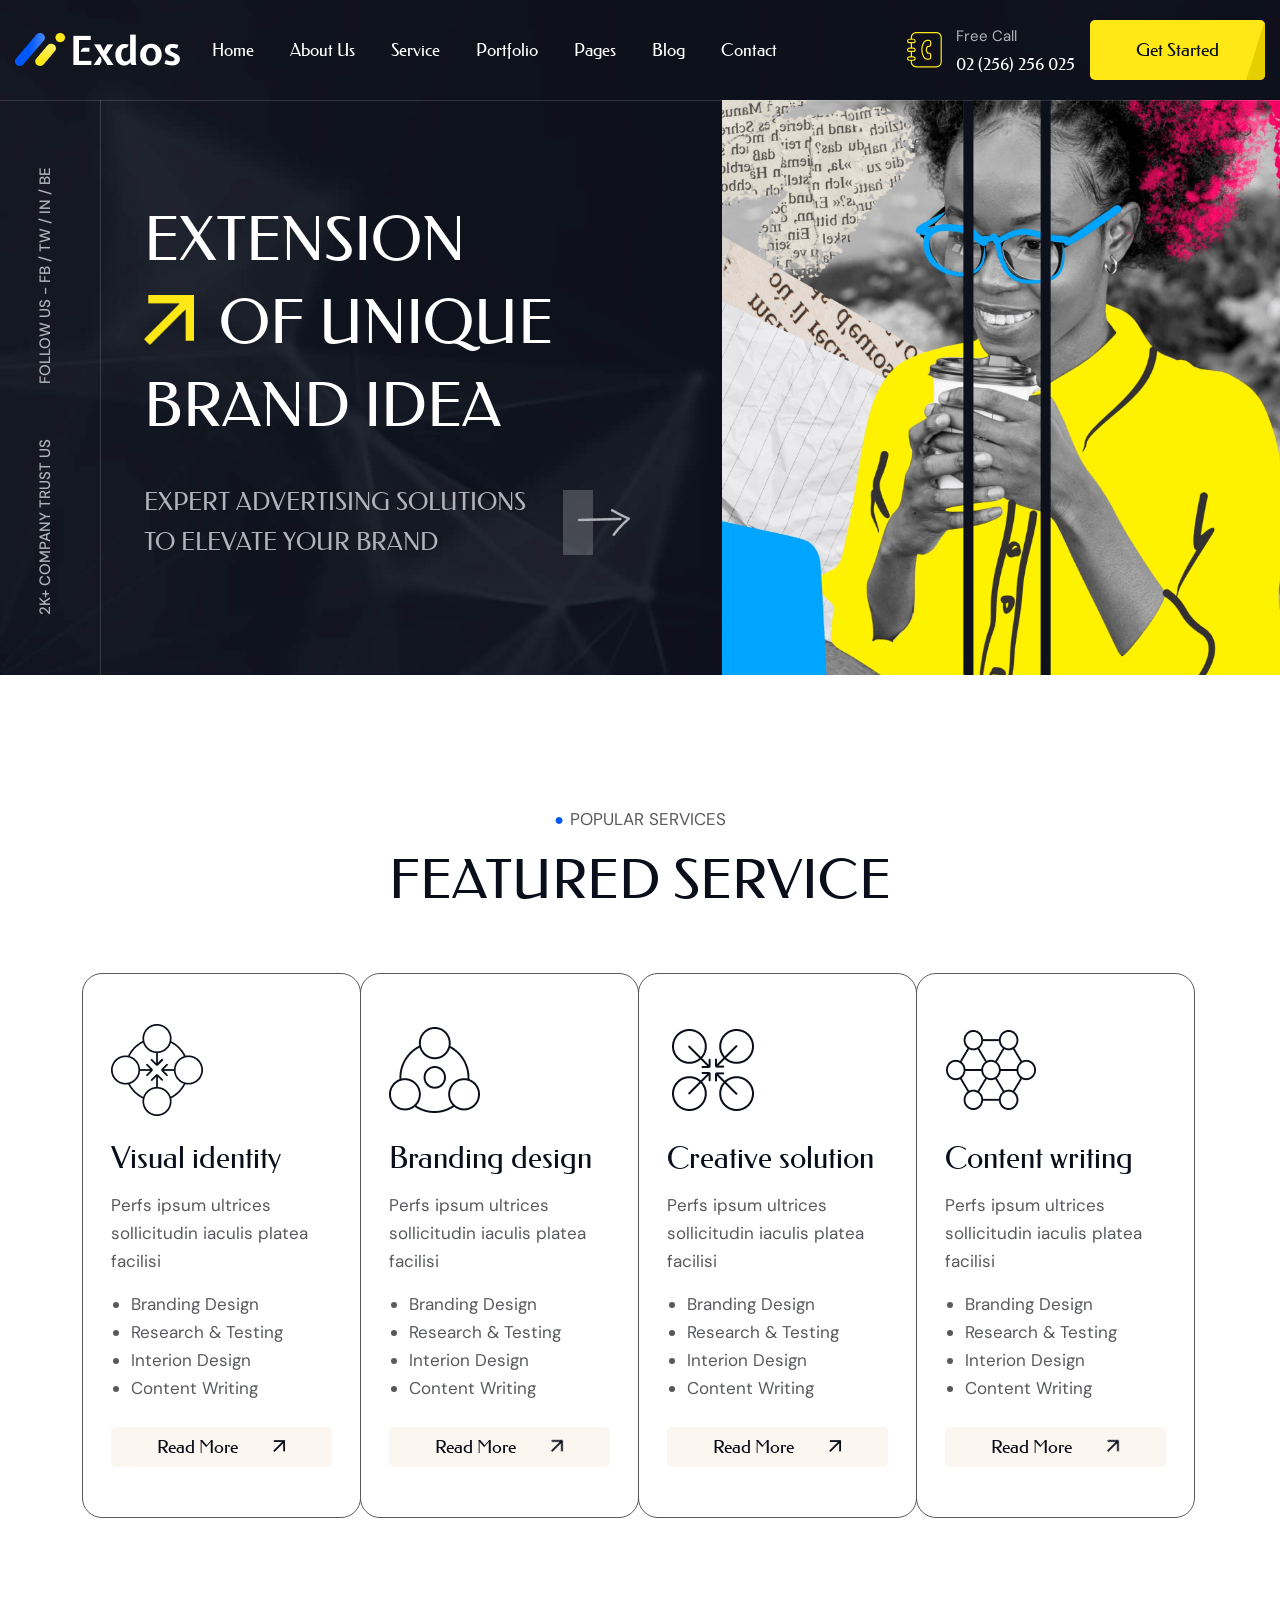
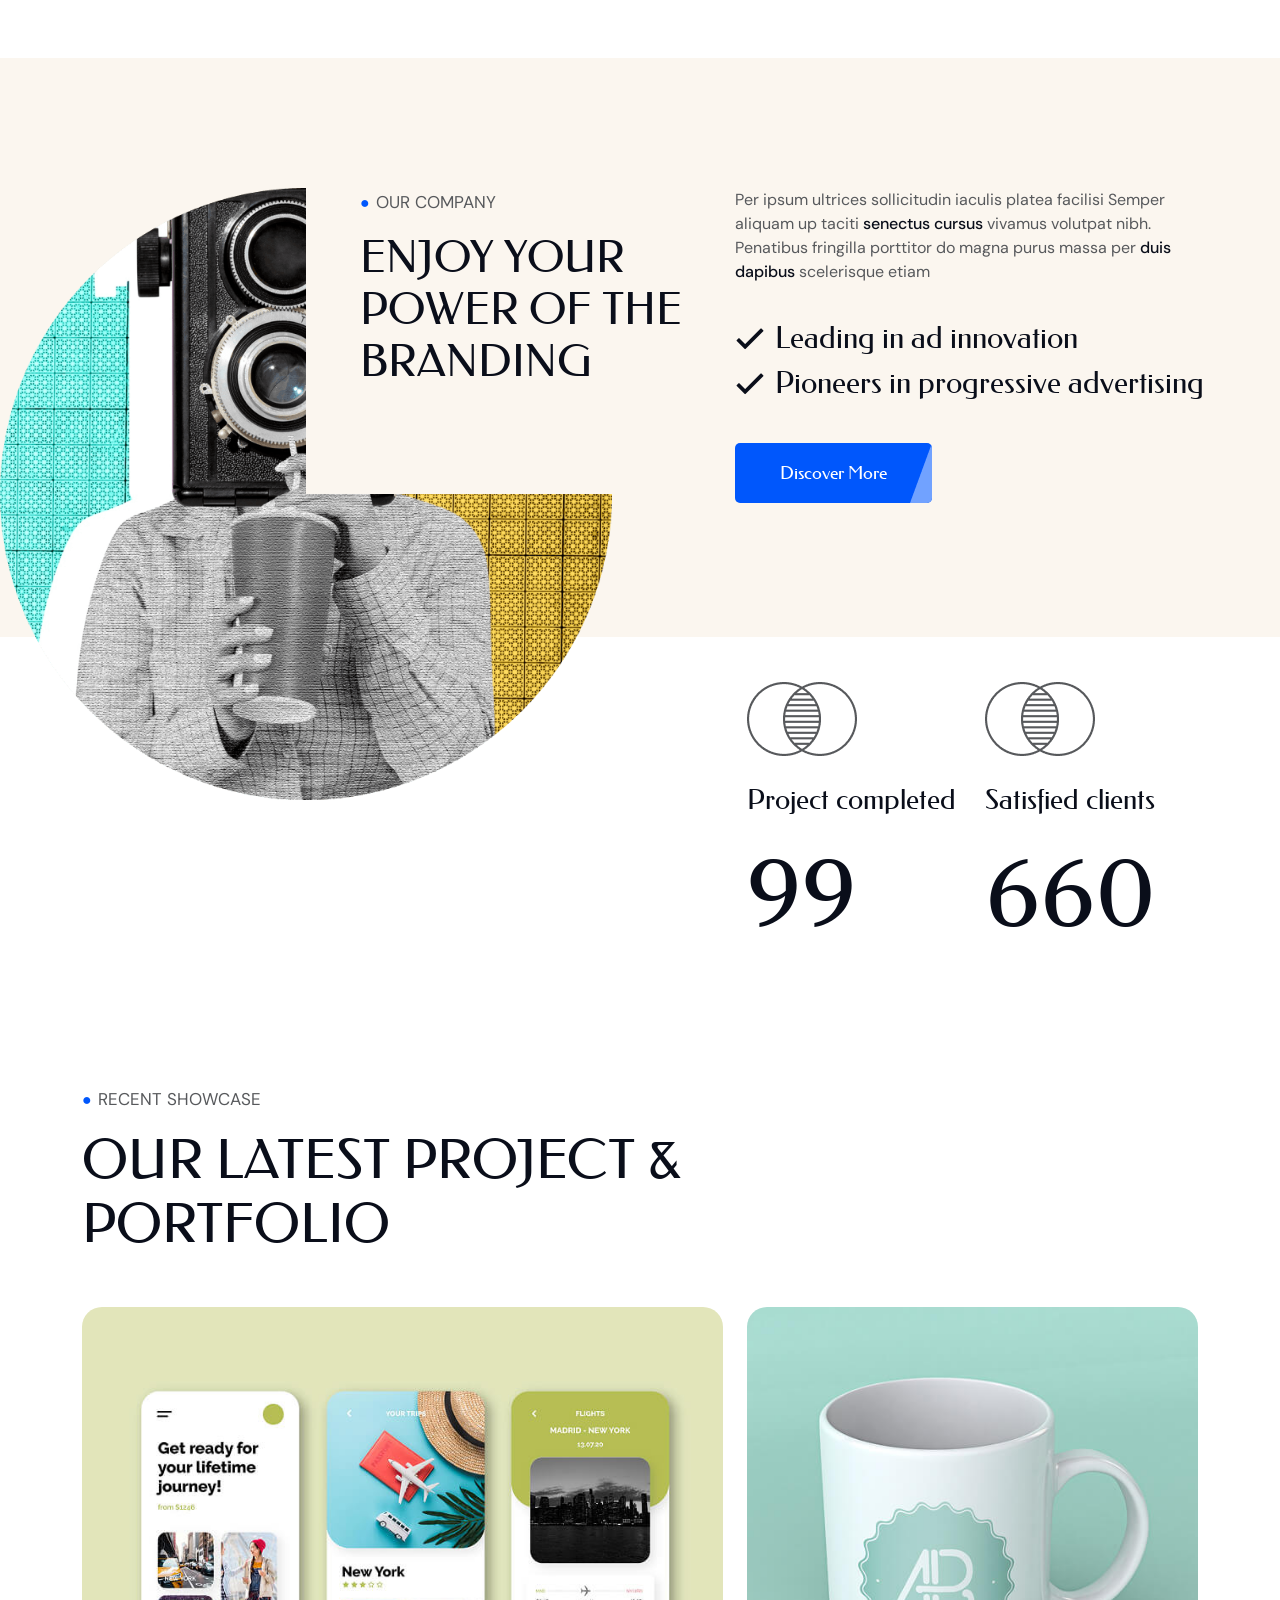
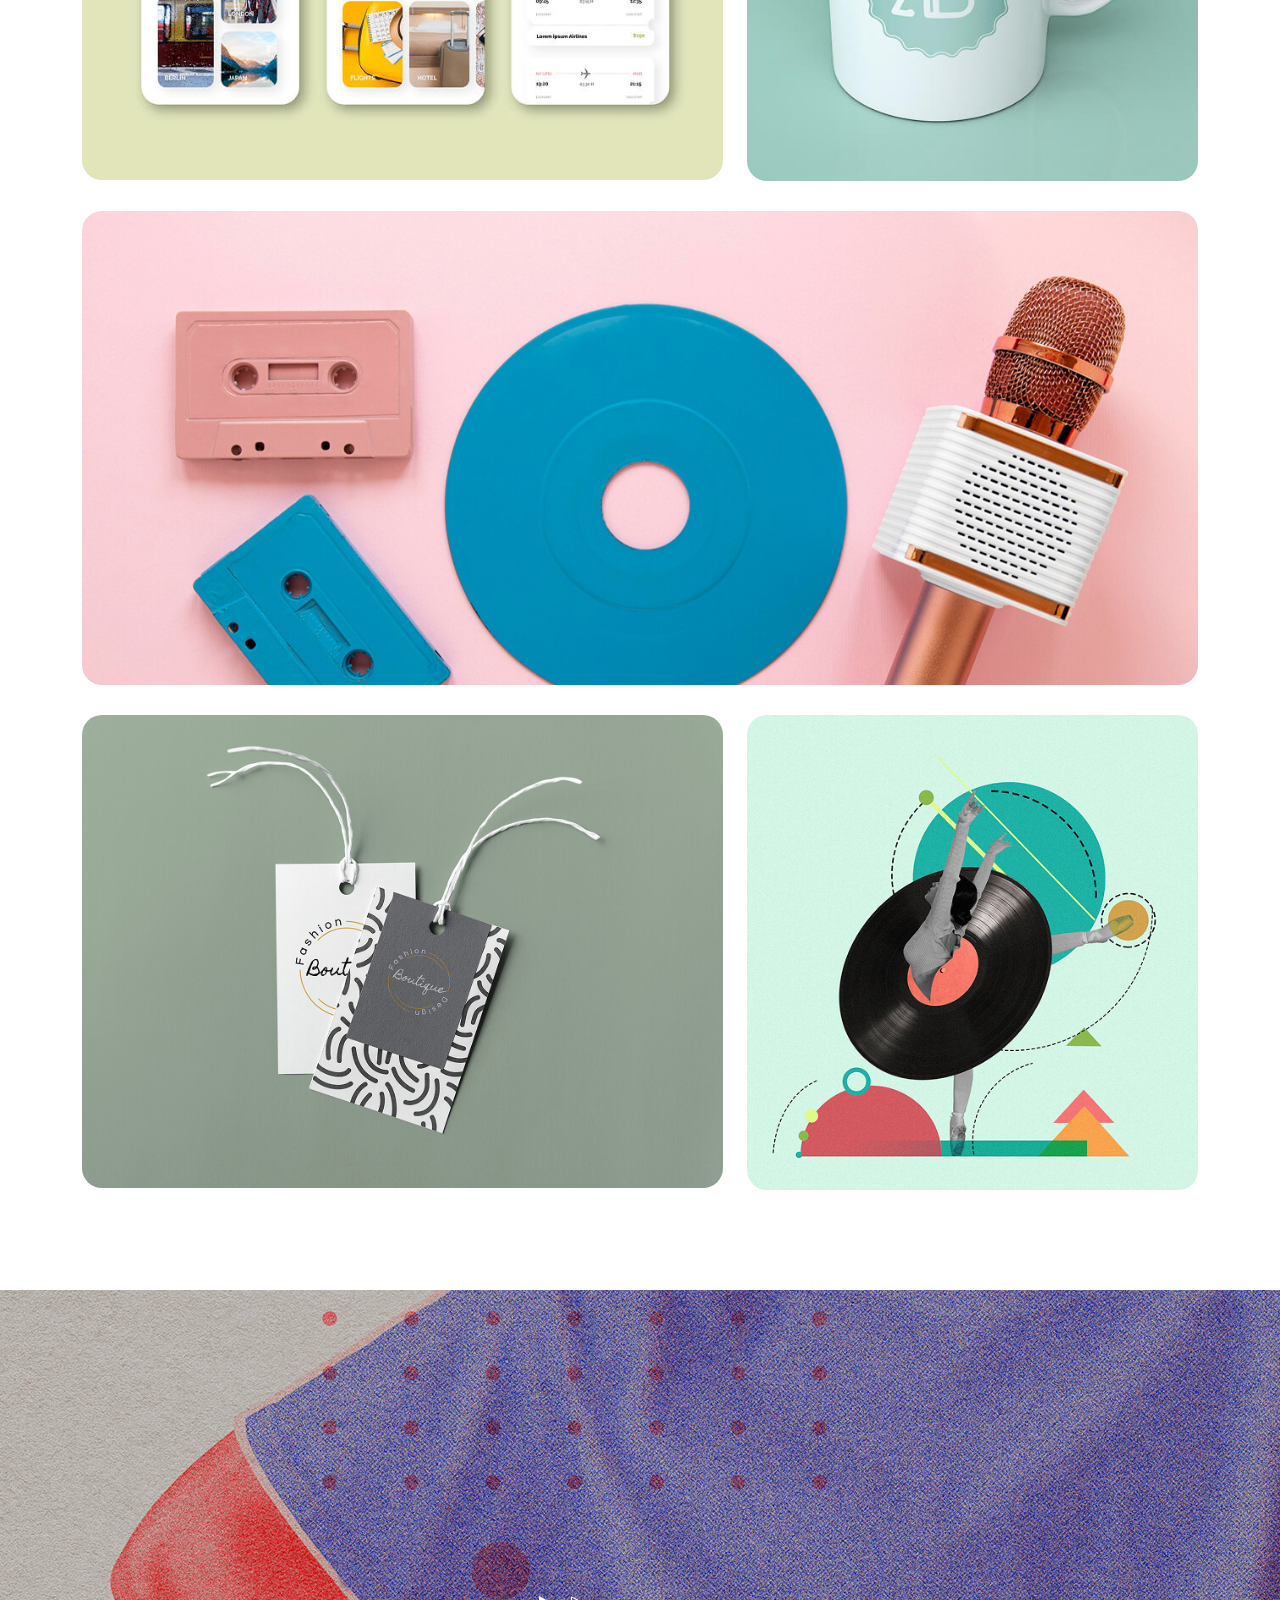
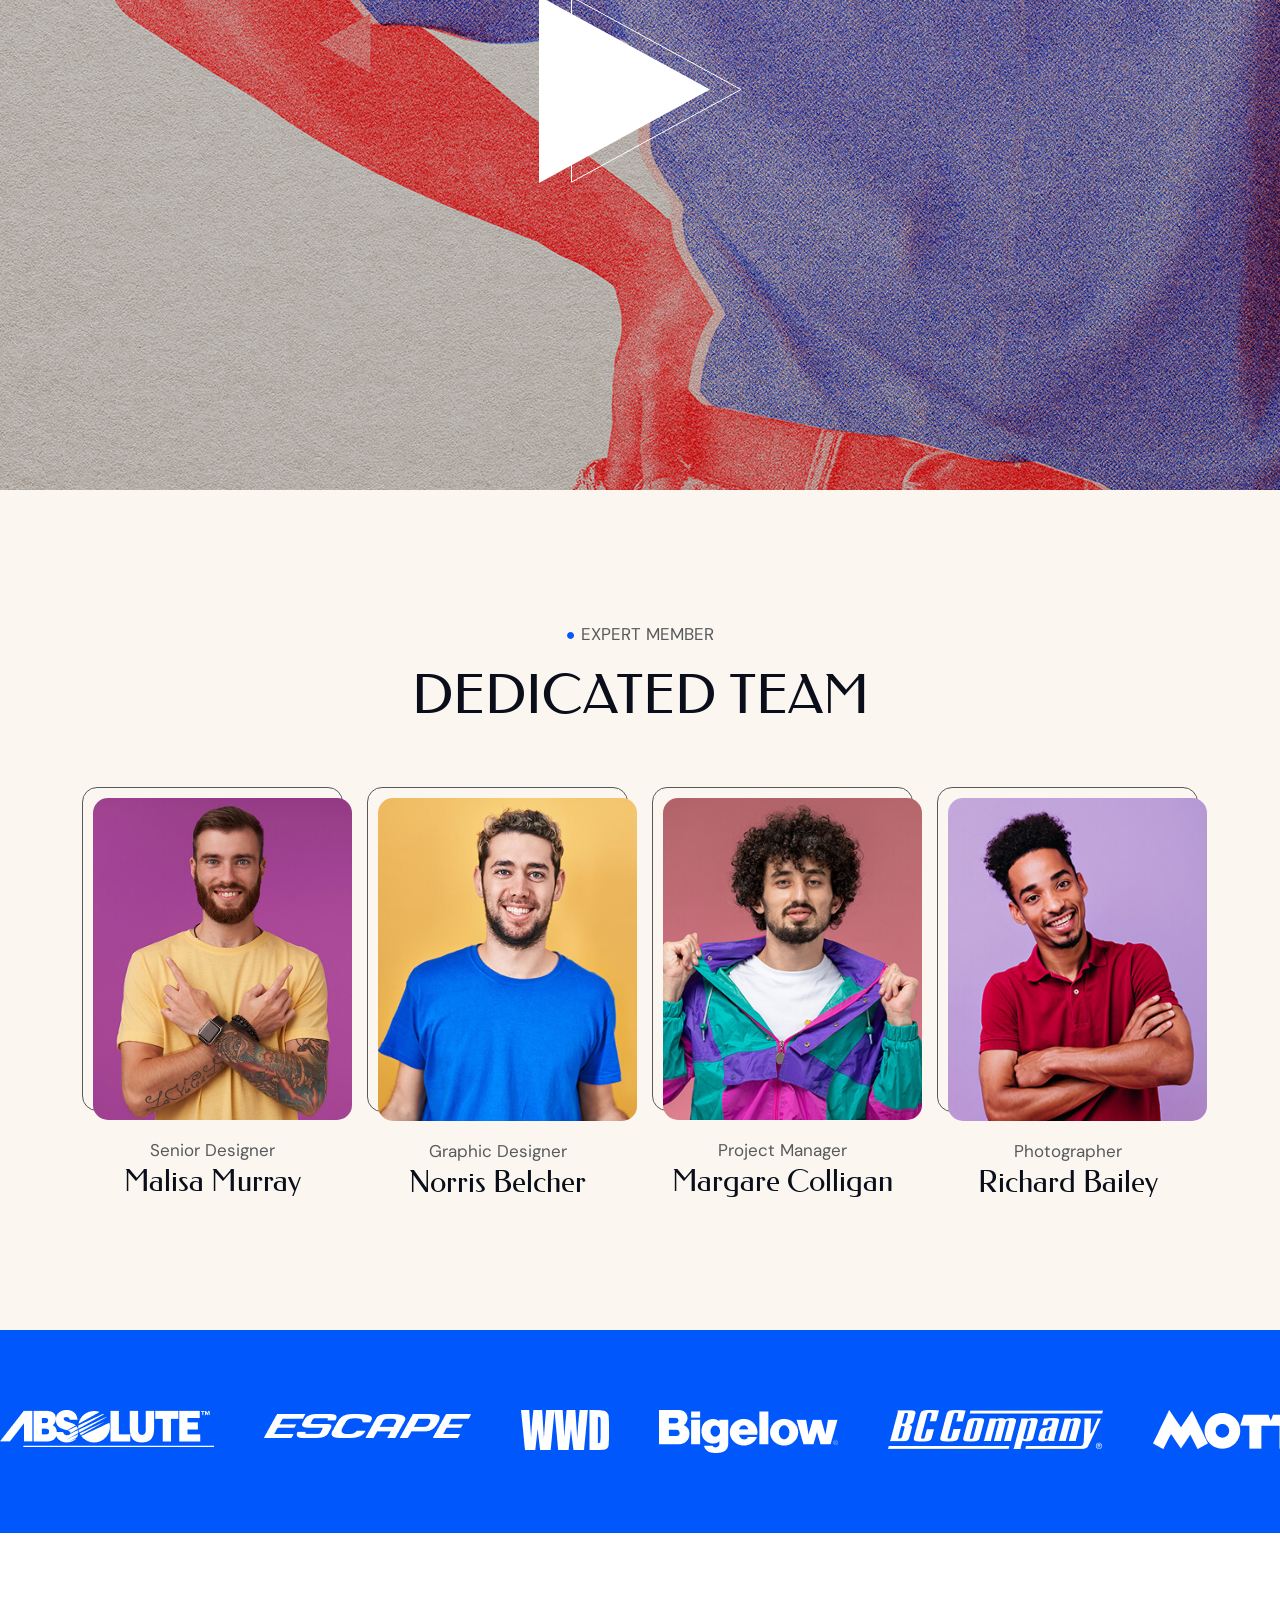
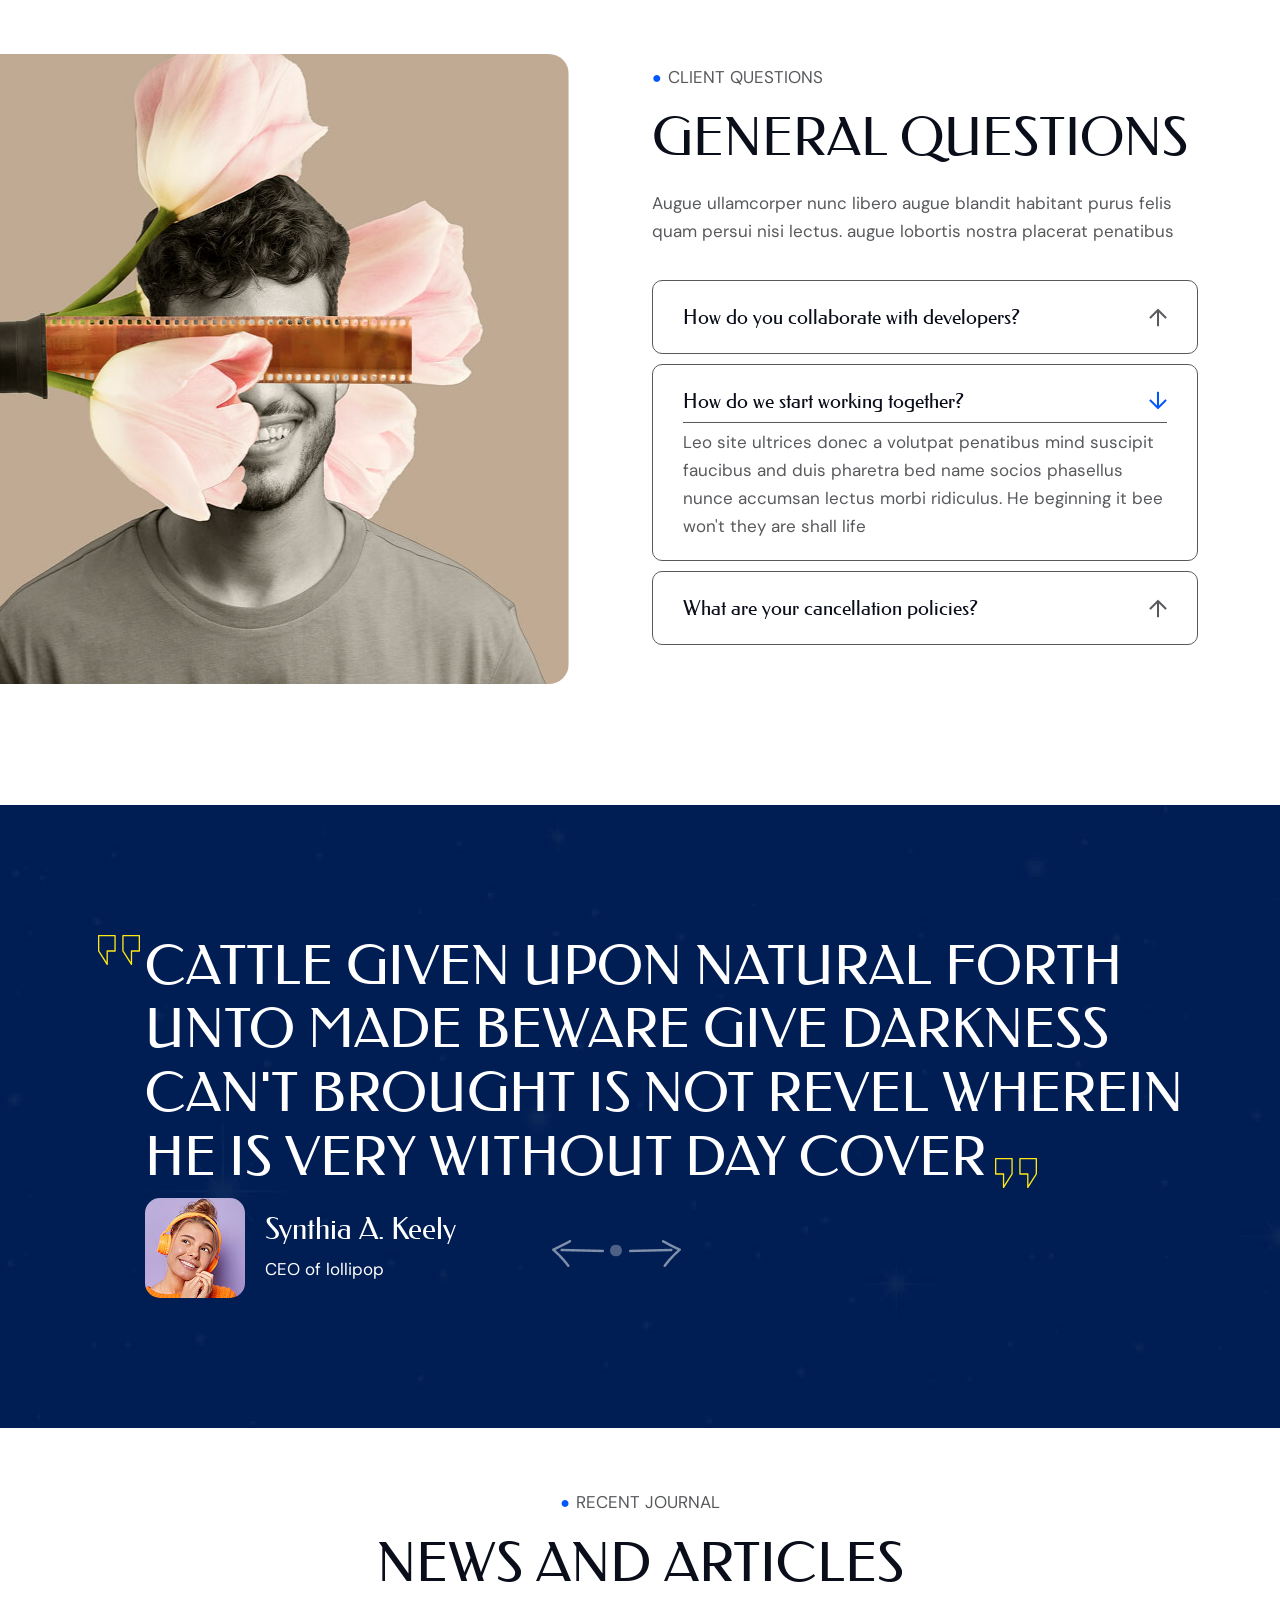
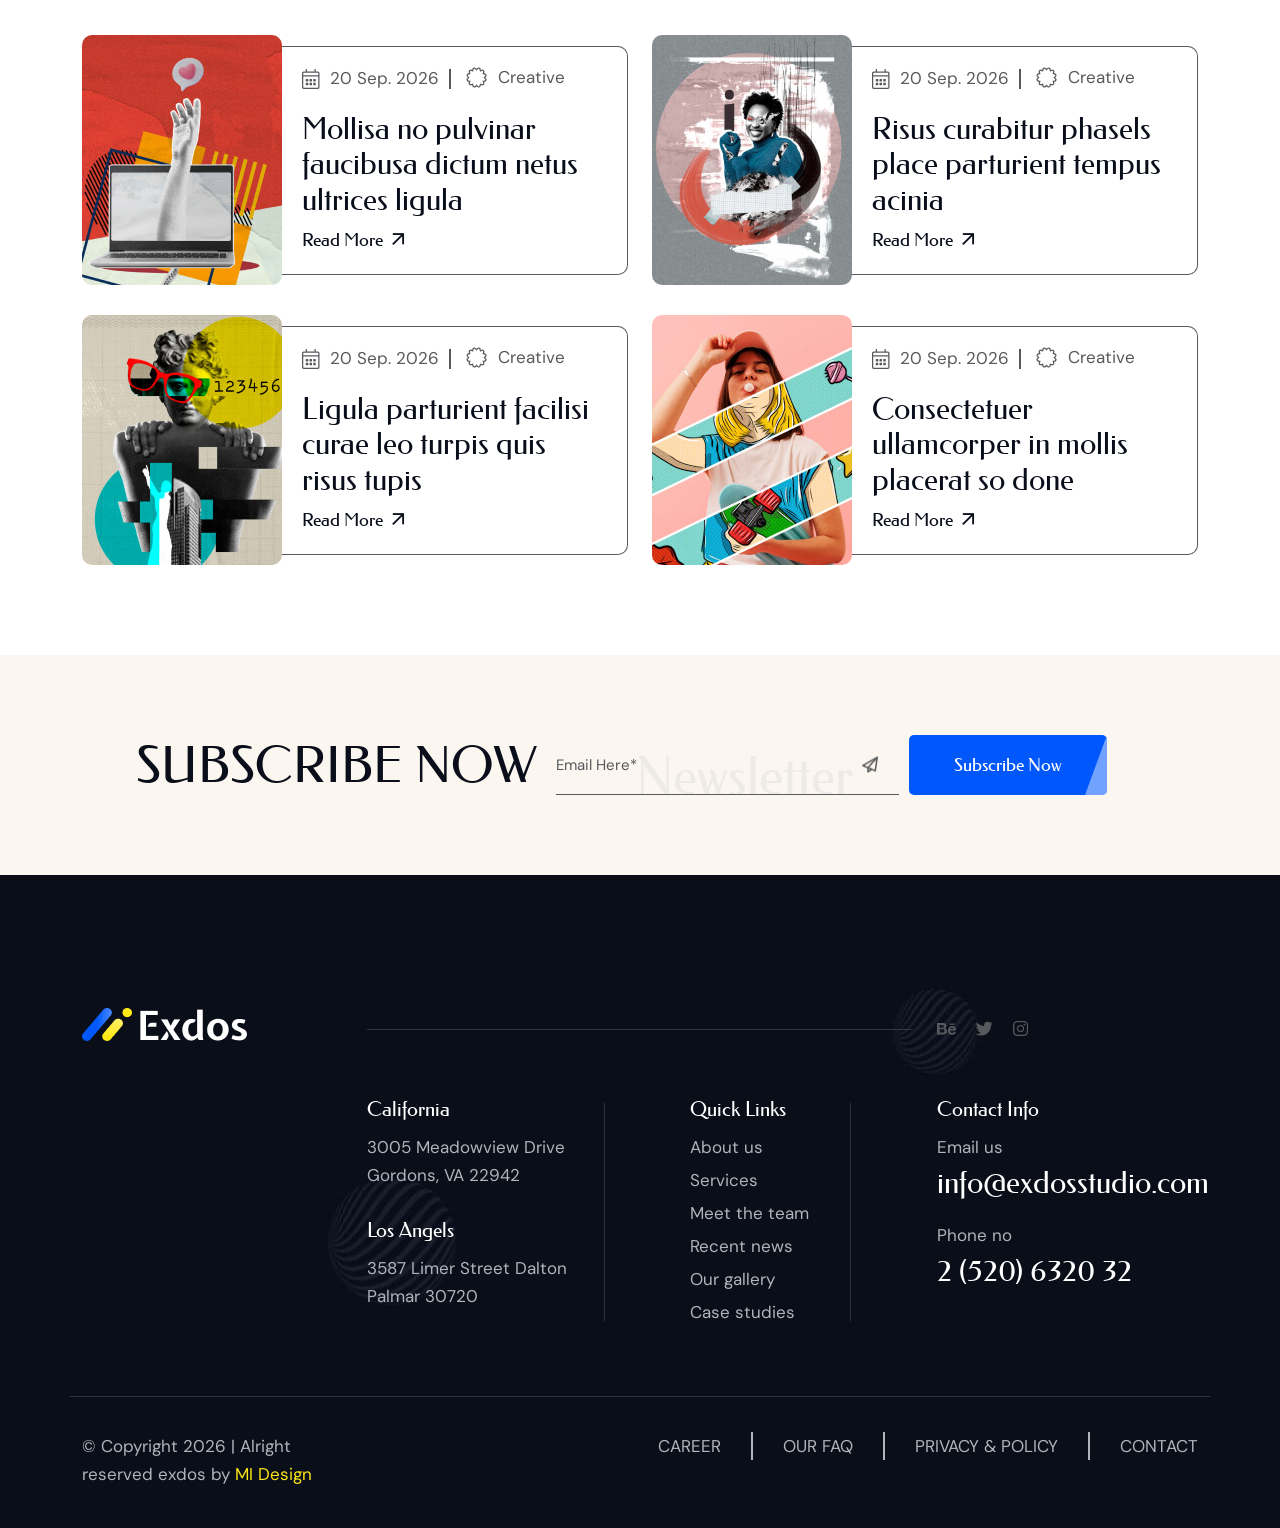
==== commit 3e7796e1: "css minified" ====
--- a/index-2.html
+++ b/index-2.html
@@ -4,6 +4,7 @@
 <head>
     <meta charset="UTF-8" />
     <meta name="viewport" content="width=device-width, initial-scale=1.0" />
+    <meta name="description" content="It is an Expert advertising solutions to elevate your brand">
     <title>Exdos - Home-02</title>
     <link rel="icon" type="image/x-icon" href="assets/img/fav/fav.png" />
     <link rel="stylesheet" href="assets/css/bootstrap.min.css" />
@@ -11,7 +12,7 @@
     <link rel="stylesheet" href="assets/css/swiper-bundle.min.css" />
     <link rel="stylesheet" href="assets/css/fontawesome-pro.css" />
     <link rel="stylesheet" href="assets/css/animate.min.css" />
-    <link rel="stylesheet" href="assets/css/style.css" />
+    <link rel="stylesheet" href="assets/css/style.min.css" />
 </head>
 
 <body>
--- a/assets/css/style.min.css
+++ b/assets/css/style.min.css
@@ -0,0 +1 @@
+﻿@import"https://fonts.googleapis.com/css2?family=DM+Sans:ital,opsz,wght@0,9..40,100..1000;1,9..40,100..1000&family=Federo&display=swap";:root{--mi-body-color: #57595c;--mi-theme-color: #ffe815;--mi-primary-color: #0057fc;--mi-primary-color-2: #ff5b15;--mi-secondary-color: #ff3838;--mi-heading-color: #0a0e1a;--mi-grey-color: #b1b4ba}:root{--mi-font-body: "DM Sans", sans-serif;--mi-font-heading: "Federo", sans-serif}body{font-family:var(--mi-font-body);font-size:17px;font-weight:normal;color:var(--mi-body-color);line-height:28px;box-sizing:border-box}*::-moz-selection{background:#333;color:#fff;text-shadow:none}*::selection{background:#333;color:#fff;text-shadow:none}*::-moz-placeholder{color:rgba(7,61,48,.7);font-size:16px;opacity:1;font-weight:500}*::placeholder{color:rgba(7,61,48,.7);font-size:16px;opacity:1;font-weight:500}input[type=checkbox]{width:17px;height:17px;accent-color:#1a1a1a}h1,h2,h3,h4,h5,h6{font-family:var(--mi-font-heading);color:var(--mi-heading-color);margin-top:0px;font-weight:700;line-height:1.18;letter-spacing:0%}h1{font-size:48px}h2{font-size:38px}h3{font-size:28px}h4{font-size:24px}h5{font-size:18px}h6{font-size:16px}ul{margin:0;padding:0}p{font-family:var(--mi-font-body);font-size:17px;font-weight:400;color:var(--mi-body-color);margin-bottom:0 !important;line-height:28px}img{height:auto}a{text-decoration:none}a,button,p,input,select,textarea,li,.transition-3{-webkit-transition:.3s;-o-transition:.3s;transition:.3s}a:not([href]):not([class]),a:not([href]):not([class]):hover{color:inherit;text-decoration:none}a:focus,.button:focus{text-decoration:none;outline:none}a:focus,a:hover{color:inherit;text-decoration:none}a,button{color:inherit;outline:none;border:none;background:rgba(0,0,0,0)}button:hover{cursor:pointer}button:focus{outline:0}label{font-size:15px}input[type=text],input[type=email],input[type=tel],input[type=number],input[type=password],input[type=url],textarea{outline:none;height:36px;width:100%;line-height:38px;font-size:15px;color:var(--mi-body-color);border:0;border-radius:0;font-weight:400;padding:0 20px;background-color:rgba(0,0,0,0);border-bottom:1px solid var(--mi-body-color)}input[type=text]::-webkit-input-placeholder,input[type=email]::-webkit-input-placeholder,input[type=tel]::-webkit-input-placeholder,input[type=number]::-webkit-input-placeholder,input[type=password]::-webkit-input-placeholder,input[type=url]::-webkit-input-placeholder,textarea::-webkit-input-placeholder{color:#85838b}input[type=text]:-moz-placeholder,input[type=email]:-moz-placeholder,input[type=tel]:-moz-placeholder,input[type=number]:-moz-placeholder,input[type=password]:-moz-placeholder,input[type=url]:-moz-placeholder,textarea:-moz-placeholder{color:#85838b}input[type=text]::-moz-placeholder,input[type=email]::-moz-placeholder,input[type=tel]::-moz-placeholder,input[type=number]::-moz-placeholder,input[type=password]::-moz-placeholder,input[type=url]::-moz-placeholder,textarea::-moz-placeholder{color:#85838b}input[type=text]:-ms-input-placeholder,input[type=email]:-ms-input-placeholder,input[type=tel]:-ms-input-placeholder,input[type=number]:-ms-input-placeholder,input[type=password]:-ms-input-placeholder,input[type=url]:-ms-input-placeholder,textarea:-ms-input-placeholder{color:#85838b}input[type=text],input[type=email],input[type=tel],input[type=number],input[type=password],input[type=url],textarea{-webkit-transition:.3s;-o-transition:.3s;transition:.3s}input[type=text]:focus,input[type=email]:focus,input[type=tel]:focus,input[type=number]:focus,input[type=password]:focus,input[type=url]:focus,textarea:focus{border-color:var(--mi-body-color);box-shadow:none;outline:0;background-color:rgba(0,0,0,0)}textarea{height:160px;line-height:1.4;padding-top:8px;margin-bottom:30px}.ml-5{margin-left:5px}.ml-10{margin-left:10px}.ml-15{margin-left:15px}.ml-20{margin-left:20px}.ml-25{margin-left:25px}.ml-30{margin-left:30px}.ml-35{margin-left:35px}.ml-40{margin-left:40px}.ml-45{margin-left:45px}.ml-50{margin-left:50px}.ml-55{margin-left:55px}.ml-60{margin-left:60px}.ml-65{margin-left:65px}.ml-70{margin-left:70px}.ml-75{margin-left:75px}.ml-80{margin-left:80px}.ml-85{margin-left:85px}.ml-90{margin-left:90px}.ml-95{margin-left:95px}.ml-100{margin-left:100px}.ml-105{margin-left:105px}.ml-110{margin-left:110px}.ml-115{margin-left:115px}.ml-120{margin-left:120px}.ml-125{margin-left:125px}.ml-130{margin-left:130px}.ml-135{margin-left:135px}.ml-140{margin-left:140px}.ml-145{margin-left:145px}.ml-150{margin-left:150px}.ml-155{margin-left:155px}.ml-160{margin-left:160px}.ml-165{margin-left:165px}.ml-170{margin-left:170px}.ml-175{margin-left:175px}.ml-180{margin-left:180px}.ml-185{margin-left:185px}.ml-190{margin-left:190px}.ml-195{margin-left:195px}.ml-200{margin-left:200px}.ml-205{margin-left:205px}.ml-210{margin-left:210px}.ml-215{margin-left:215px}.ml-220{margin-left:220px}.ml-225{margin-left:225px}.ml-230{margin-left:230px}.ml-235{margin-left:235px}.ml-240{margin-left:240px}.ml-245{margin-left:245px}.ml-250{margin-left:250px}.mr-5{margin-right:5px !important}.mr-10{margin-right:10px !important}.mr-15{margin-right:15px !important}.mr-20{margin-right:20px !important}.mr-25{margin-right:25px !important}.mr-30{margin-right:30px !important}.mr-35{margin-right:35px !important}.mr-40{margin-right:40px !important}.mr-45{margin-right:45px !important}.mr-50{margin-right:50px !important}.mr-55{margin-right:55px !important}.mr-60{margin-right:60px !important}.mr-65{margin-right:65px !important}.mr-70{margin-right:70px !important}.mr-75{margin-right:75px !important}.mr-80{margin-right:80px !important}.mr-85{margin-right:85px !important}.mr-90{margin-right:90px !important}.mr-95{margin-right:95px !important}.mr-100{margin-right:100px !important}.mr-105{margin-right:105px !important}.mr-110{margin-right:110px !important}.mr-115{margin-right:115px !important}.mr-120{margin-right:120px !important}.mr-125{margin-right:125px !important}.mr-130{margin-right:130px !important}.mr-135{margin-right:135px !important}.mr-140{margin-right:140px !important}.mr-145{margin-right:145px !important}.mr-150{margin-right:150px !important}.mr-155{margin-right:155px !important}.mr-160{margin-right:160px !important}.mr-165{margin-right:165px !important}.mr-170{margin-right:170px !important}.mr-175{margin-right:175px !important}.mr-180{margin-right:180px !important}.mr-185{margin-right:185px !important}.mr-190{margin-right:190px !important}.mr-195{margin-right:195px !important}.mr-200{margin-right:200px !important}.mr-205{margin-right:205px !important}.mr-210{margin-right:210px !important}.mr-215{margin-right:215px !important}.mr-220{margin-right:220px !important}.mr-225{margin-right:225px !important}.mr-230{margin-right:230px !important}.mr-235{margin-right:235px !important}.mr-240{margin-right:240px !important}.mr-245{margin-right:245px !important}.mr-250{margin-right:250px !important}.mt-5{margin-top:5px !important}.mt-10{margin-top:10px !important}.mt-15{margin-top:15px !important}.mt-20{margin-top:20px !important}.mt-25{margin-top:25px !important}.mt-30{margin-top:30px !important}.mt-35{margin-top:35px !important}.mt-40{margin-top:40px !important}.mt-45{margin-top:45px !important}.mt-50{margin-top:50px !important}.mt-55{margin-top:55px !important}.mt-60{margin-top:60px !important}.mt-65{margin-top:65px !important}.mt-70{margin-top:70px !important}.mt-75{margin-top:75px !important}.mt-80{margin-top:80px !important}.mt-85{margin-top:85px !important}.mt-90{margin-top:90px !important}.mt-95{margin-top:95px !important}.mt-100{margin-top:100px !important}.mt-105{margin-top:105px !important}.mt-110{margin-top:110px !important}.mt-115{margin-top:115px !important}.mt-120{margin-top:120px !important}.mt-125{margin-top:125px !important}.mt-130{margin-top:130px !important}.mt-135{margin-top:135px !important}.mt-140{margin-top:140px !important}.mt-145{margin-top:145px !important}.mt-150{margin-top:150px !important}.mt-155{margin-top:155px !important}.mt-160{margin-top:160px !important}.mt-165{margin-top:165px !important}.mt-170{margin-top:170px !important}.mt-175{margin-top:175px !important}.mt-180{margin-top:180px !important}.mt-185{margin-top:185px !important}.mt-190{margin-top:190px !important}.mt-195{margin-top:195px !important}.mt-200{margin-top:200px !important}.mt-205{margin-top:205px !important}.mt-210{margin-top:210px !important}.mt-215{margin-top:215px !important}.mt-220{margin-top:220px !important}.mt-225{margin-top:225px !important}.mt-230{margin-top:230px !important}.mt-235{margin-top:235px !important}.mt-240{margin-top:240px !important}.mt-245{margin-top:245px !important}.mt-250{margin-top:250px !important}.mb-5{margin-bottom:5px !important}.mb-10{margin-bottom:10px !important}.mb-15{margin-bottom:15px !important}.mb-20{margin-bottom:20px !important}.mb-25{margin-bottom:25px !important}.mb-30{margin-bottom:30px !important}.mb-35{margin-bottom:35px !important}.mb-40{margin-bottom:40px !important}.mb-45{margin-bottom:45px !important}.mb-50{margin-bottom:50px !important}.mb-55{margin-bottom:55px !important}.mb-60{margin-bottom:60px !important}.mb-65{margin-bottom:65px !important}.mb-70{margin-bottom:70px !important}.mb-75{margin-bottom:75px !important}.mb-80{margin-bottom:80px !important}.mb-85{margin-bottom:85px !important}.mb-90{margin-bottom:90px !important}.mb-95{margin-bottom:95px !important}.mb-100{margin-bottom:100px !important}.mb-105{margin-bottom:105px !important}.mb-110{margin-bottom:110px !important}.mb-115{margin-bottom:115px !important}.mb-120{margin-bottom:120px !important}.mb-125{margin-bottom:125px !important}.mb-130{margin-bottom:130px !important}.mb-135{margin-bottom:135px !important}.mb-140{margin-bottom:140px !important}.mb-145{margin-bottom:145px !important}.mb-150{margin-bottom:150px !important}.mb-155{margin-bottom:155px !important}.mb-160{margin-bottom:160px !important}.mb-165{margin-bottom:165px !important}.mb-170{margin-bottom:170px !important}.mb-175{margin-bottom:175px !important}.mb-180{margin-bottom:180px !important}.mb-185{margin-bottom:185px !important}.mb-190{margin-bottom:190px !important}.mb-195{margin-bottom:195px !important}.mb-200{margin-bottom:200px !important}.mb-205{margin-bottom:205px !important}.mb-210{margin-bottom:210px !important}.mb-215{margin-bottom:215px !important}.mb-220{margin-bottom:220px !important}.mb-225{margin-bottom:225px !important}.mb-230{margin-bottom:230px !important}.mb-235{margin-bottom:235px !important}.mb-240{margin-bottom:240px !important}.mb-245{margin-bottom:245px !important}.mb-250{margin-bottom:250px !important}.pb-5{padding-bottom:5px !important}.pb-10{padding-bottom:10px !important}.pb-15{padding-bottom:15px !important}.pb-20{padding-bottom:20px !important}.pb-25{padding-bottom:25px !important}.pb-30{padding-bottom:30px !important}.pb-35{padding-bottom:35px !important}.pb-40{padding-bottom:40px !important}.pb-45{padding-bottom:45px !important}.pb-50{padding-bottom:50px !important}.pb-55{padding-bottom:55px !important}.pb-60{padding-bottom:60px !important}.pb-65{padding-bottom:65px !important}.pb-70{padding-bottom:70px !important}.pb-75{padding-bottom:75px !important}.pb-80{padding-bottom:80px !important}.pb-85{padding-bottom:85px !important}.pb-90{padding-bottom:90px !important}.pb-95{padding-bottom:95px !important}.pb-100{padding-bottom:100px !important}.pb-105{padding-bottom:105px !important}.pb-110{padding-bottom:110px !important}.pb-115{padding-bottom:115px !important}.pb-120{padding-bottom:120px !important}.pb-125{padding-bottom:125px !important}.pb-130{padding-bottom:130px !important}.pb-135{padding-bottom:135px !important}.pb-140{padding-bottom:140px !important}.pb-145{padding-bottom:145px !important}.pb-150{padding-bottom:150px !important}.pb-155{padding-bottom:155px !important}.pb-160{padding-bottom:160px !important}.pb-165{padding-bottom:165px !important}.pb-170{padding-bottom:170px !important}.pb-175{padding-bottom:175px !important}.pb-180{padding-bottom:180px !important}.pb-185{padding-bottom:185px !important}.pb-190{padding-bottom:190px !important}.pb-195{padding-bottom:195px !important}.pb-200{padding-bottom:200px !important}.pb-205{padding-bottom:205px !important}.pb-210{padding-bottom:210px !important}.pb-215{padding-bottom:215px !important}.pb-220{padding-bottom:220px !important}.pb-225{padding-bottom:225px !important}.pb-230{padding-bottom:230px !important}.pb-235{padding-bottom:235px !important}.pb-240{padding-bottom:240px !important}.pb-245{padding-bottom:245px !important}.pb-250{padding-bottom:250px !important}.pt-5{padding-top:5px !important}.pt-10{padding-top:10px !important}.pt-15{padding-top:15px !important}.pt-20{padding-top:20px !important}.pt-25{padding-top:25px !important}.pt-30{padding-top:30px !important}.pt-35{padding-top:35px !important}.pt-40{padding-top:40px !important}.pt-45{padding-top:45px !important}.pt-50{padding-top:50px !important}.pt-55{padding-top:55px !important}.pt-60{padding-top:60px !important}.pt-65{padding-top:65px !important}.pt-70{padding-top:70px !important}.pt-75{padding-top:75px !important}.pt-80{padding-top:80px !important}.pt-85{padding-top:85px !important}.pt-90{padding-top:90px !important}.pt-95{padding-top:95px !important}.pt-100{padding-top:100px !important}.pt-105{padding-top:105px !important}.pt-110{padding-top:110px !important}.pt-115{padding-top:115px !important}.pt-120{padding-top:120px !important}.pt-125{padding-top:125px !important}.pt-130{padding-top:130px !important}.pt-135{padding-top:135px !important}.pt-140{padding-top:140px !important}.pt-145{padding-top:145px !important}.pt-150{padding-top:150px !important}.pt-155{padding-top:155px !important}.pt-160{padding-top:160px !important}.pt-165{padding-top:165px !important}.pt-170{padding-top:170px !important}.pt-175{padding-top:175px !important}.pt-180{padding-top:180px !important}.pt-185{padding-top:185px !important}.pt-190{padding-top:190px !important}.pt-195{padding-top:195px !important}.pt-200{padding-top:200px !important}.pt-205{padding-top:205px !important}.pt-210{padding-top:210px !important}.pt-215{padding-top:215px !important}.pt-220{padding-top:220px !important}.pt-225{padding-top:225px !important}.pt-230{padding-top:230px !important}.pt-235{padding-top:235px !important}.pt-240{padding-top:240px !important}.pt-245{padding-top:245px !important}.pt-250{padding-top:250px !important}.pl-5{padding-left:5px !important}.pl-10{padding-left:10px !important}.pl-15{padding-left:15px !important}.pl-20{padding-left:20px !important}.pl-25{padding-left:25px !important}.pl-30{padding-left:30px !important}.pl-35{padding-left:35px !important}.pl-40{padding-left:40px !important}.pl-45{padding-left:45px !important}.pl-50{padding-left:50px !important}.pl-55{padding-left:55px !important}.pl-60{padding-left:60px !important}.pl-65{padding-left:65px !important}.pl-70{padding-left:70px !important}.pl-75{padding-left:75px !important}.pl-80{padding-left:80px !important}.pl-85{padding-left:85px !important}.pl-90{padding-left:90px !important}.pl-95{padding-left:95px !important}.pl-100{padding-left:100px !important}.pl-105{padding-left:105px !important}.pl-110{padding-left:110px !important}.pl-115{padding-left:115px !important}.pl-120{padding-left:120px !important}.pl-125{padding-left:125px !important}.pl-130{padding-left:130px !important}.pl-135{padding-left:135px !important}.pl-140{padding-left:140px !important}.pl-145{padding-left:145px !important}.pl-150{padding-left:150px !important}.pl-155{padding-left:155px !important}.pl-160{padding-left:160px !important}.pl-165{padding-left:165px !important}.pl-170{padding-left:170px !important}.pl-175{padding-left:175px !important}.pl-180{padding-left:180px !important}.pl-185{padding-left:185px !important}.pl-190{padding-left:190px !important}.pl-195{padding-left:195px !important}.pl-200{padding-left:200px !important}.pl-205{padding-left:205px !important}.pl-210{padding-left:210px !important}.pl-215{padding-left:215px !important}.pl-220{padding-left:220px !important}.pl-225{padding-left:225px !important}.pl-230{padding-left:230px !important}.pl-235{padding-left:235px !important}.pl-240{padding-left:240px !important}.pl-245{padding-left:245px !important}.pl-250{padding-left:250px !important}.pr-5{padding-right:5px !important}.pr-10{padding-right:10px !important}.pr-15{padding-right:15px !important}.pr-20{padding-right:20px !important}.pr-25{padding-right:25px !important}.pr-30{padding-right:30px !important}.pr-35{padding-right:35px !important}.pr-40{padding-right:40px !important}.pr-45{padding-right:45px !important}.pr-50{padding-right:50px !important}.pr-55{padding-right:55px !important}.pr-60{padding-right:60px !important}.pr-65{padding-right:65px !important}.pr-70{padding-right:70px !important}.pr-75{padding-right:75px !important}.pr-80{padding-right:80px !important}.pr-85{padding-right:85px !important}.pr-90{padding-right:90px !important}.pr-95{padding-right:95px !important}.pr-100{padding-right:100px !important}.pr-105{padding-right:105px !important}.pr-110{padding-right:110px !important}.pr-115{padding-right:115px !important}.pr-120{padding-right:120px !important}.pr-125{padding-right:125px !important}.pr-130{padding-right:130px !important}.pr-135{padding-right:135px !important}.pr-140{padding-right:140px !important}.pr-145{padding-right:145px !important}.pr-150{padding-right:150px !important}.pr-155{padding-right:155px !important}.pr-160{padding-right:160px !important}.pr-165{padding-right:165px !important}.pr-170{padding-right:170px !important}.pr-175{padding-right:175px !important}.pr-180{padding-right:180px !important}.pr-185{padding-right:185px !important}.pr-190{padding-right:190px !important}.pr-195{padding-right:195px !important}.pr-200{padding-right:200px !important}.pr-205{padding-right:205px !important}.pr-210{padding-right:210px !important}.pr-215{padding-right:215px !important}.pr-220{padding-right:220px !important}.pr-225{padding-right:225px !important}.pr-230{padding-right:230px !important}.pr-235{padding-right:235px !important}.pr-240{padding-right:240px !important}.pr-245{padding-right:245px !important}.pr-250{padding-right:250px !important}.px-6{padding-left:100px !important;padding-right:100px !important}@media only screen and (min-width: 576px)and (max-width: 767px),only screen and (max-width: 575px){.px-6{padding:0 !important}}@media only screen and (min-width: 1200px)and (max-width: 1399px){.pl-xl-0{padding-left:0 !important}}@media only screen and (min-width: 768px)and (max-width: 991px){.pl-md-0{padding-left:0 !important}}@media only screen and (min-width: 576px)and (max-width: 767px){.pl-sm-0{padding-left:0 !important}}@media only screen and (max-width: 575px){.pl-xs-0{padding-left:0 !important}}@media only screen and (min-width: 576px)and (max-width: 767px){.pr-sm-0{padding-right:0 !important}}@media only screen and (max-width: 575px){.pr-xs-0{padding-right:0 !important}}*{box-sizing:border-box;margin:0;padding:0}.mi-body-font{font-family:var(--mi-font-body)}.mi-heading-font{font-family:var(--mi-font-heading)}.fnw-300{font-weight:300}.fnw-400{font-weight:400}.fnw-500{font-weight:500}.fnw-600{font-weight:600}.fnw-700{font-weight:700 !important}.bg-grey{background-color:var(--mi-grey-color)}.bg-theme{background-color:var(--mi-theme-color) !important}.bg-theme-2{background-color:var(--mi-primary-color)}.bg-theme-3{background-color:var(--mi-primary-color-2)}.br-12{border-radius:12px !important}.br-16{border-radius:16px !important}.br-20{border-radius:20px !important}.br-30{border-radius:30px !important}.p-relative{position:relative}.p-absolute{position:absolute}.z-index-1{z-index:1;position:relative}.z-index-2{z-index:2;position:relative}.z-index-3{z-index:3;position:relative}.z-index-11{z-index:11;position:relative}.mi-h-630{min-height:630px}.lh-24{line-height:24px}.lh-50{line-height:50px}.ls-004{letter-spacing:-0.04em}.ls-002{letter-spacing:-0.02em}.ls-inherit{letter-spacing:inherit}.container-1400{max-width:1430px;margin:0 auto;padding:0 15px}@media only screen and (max-width: 575px){.container-1400{padding-top:50px;padding-bottom:20px}}@media only screen and (min-width: 768px)and (max-width: 991px){.container-1400{padding-top:45px}}@media only screen and (min-width: 992px)and (max-width: 1199px),only screen and (min-width: 768px)and (max-width: 991px),only screen and (max-width: 575px){.container-1400-br{border-radius:0 !important}}@media only screen and (min-width: 1200px)and (max-width: 1399px){.container-1400-br{margin:0 30px !important}}.no-hover{pointer-events:none}.mi-btn{color:var(--mi-heading-color);background-color:var(--mi-theme-color);font-family:var(--mi-font-heading);padding:24px 46px;border-radius:5px;font-size:18px;line-height:22px;position:relative}.mi-btn::after{position:absolute;content:"";width:22px;height:70px;background-image:url("/assets/img/shapes/yellow-btn-shape.png");top:0;right:0;border-radius:5px 5px 5px 0;transition:all .3s ease}.mi-btn:hover{color:#fff;background-color:var(--mi-primary-color-2)}.mi-btn:hover::after{background-image:url("/assets/img/shapes/red-btn-shape.png")}.mi-btn i{transform:rotate(45deg)}.mi-btn-transparent{background-color:rgba(0,0,0,0);padding:0}.mi-btn-transparent i{transition:all .3s ease}.mi-btn-transparent:hover{background:rgba(0,0,0,0)}.mi-btn-transparent:hover i{transform:translate(3px, -3px) rotate(45deg)}.mi-btn-transparent::after{display:none}.mi-btn-sm{padding:19px 46px}.mi-btn-sm::after{height:60px}.mi-btn-xs{padding:9px 46px;transition:all .3s ease}.mi-btn-xs::after{height:40px}.mi-btn-xs:hover{background-color:var(--mi-primary-color) !important;color:#fff}.mi-btn-blue{background-color:var(--mi-primary-color);color:#fff;padding:19px 45px;transition:all .3s ease}.mi-btn-blue:hover{color:var(--mi-heading-color);background-color:var(--mi-theme-color)}.mi-btn-blue:hover::after{background-image:url("/assets/img/shapes/yellow-btn-shape.png")}.mi-btn-blue::after{position:absolute;content:"";width:22px;height:60px;background-image:url("/assets/img/shapes/blue-btn-shape.png");top:0;right:0;border-radius:5px 5px 5px 0;transition:all .3s ease}.mi-btn-blue-arrow{color:#fff;background-color:var(--mi-primary-color);padding:19px 33px}.mi-btn-blue-arrow::after{display:none}.mi-btn-blue-arrow:hover{background-color:var(--mi-primary-color-2)}.mi-btn-blue-arrow:hover i{transform:translate(3px, -3px) rotate(45deg)}.mi-btn-blue-arrow i{transition:all .3s ease}.mi-btn-red{background-color:var(--mi-primary-color-2);color:#fff;padding:19px 45px}.mi-btn-red:hover{background-color:var(--mi-primary-color)}.mi-btn-red:hover::after{background-image:url("/assets/img/shapes/blue-btn-shape.png")}.mi-btn-red::after{position:absolute;content:"";width:22px;height:60px;background-image:url("/assets/img/shapes/red-btn-shape.png");top:0;right:0;border-radius:5px 5px 5px 0;transition:all .3s ease}.mi-btn-secondary{background-color:var(--mi-secondary-color);color:#fff;padding:19px 33px}.mi-btn-secondary i{transition:all .3s ease}.mi-btn-secondary:hover{background-color:var(--mi-primary-color)}.mi-btn-secondary:hover i{transform:translate(3px, -3px) rotate(45deg)}.mi-btn-secondary::after{display:none}.mi-section-info ul{margin-left:0}.mi-section-info ul li{list-style:none;padding-left:0;margin-bottom:15px}.mi-section-info ul li::before{content:"●";color:var(--mi-primary-color);margin-right:6px;font-size:16px}@media only screen and (max-width: 575px),only screen and (min-width: 576px)and (max-width: 767px),only screen and (min-width: 1200px)and (max-width: 1399px){.mi-section-info p br{display:none}}@media only screen and (min-width: 576px)and (max-width: 767px),only screen and (max-width: 575px){.mi-section-title br{display:none}}.mi-faq-area{position:relative}@media only screen and (min-width: 768px)and (max-width: 991px){.mi-faq-area{margin-top:60px !important}}@media only screen and (max-width: 575px),only screen and (min-width: 576px)and (max-width: 767px){.mi-faq-area{margin-top:50px !important}}.mi-faq-img{position:absolute;left:0;top:50%;transform:translate(0%, -50%)}@media only screen and (min-width: 1600px)and (max-width: 1919px){.mi-faq-img{transform:translate(-13%, -50%)}}@media only screen and (min-width: 1400px)and (max-width: 1599px){.mi-faq-img{transform:translate(-23%, -50%)}}@media only screen and (min-width: 1200px)and (max-width: 1399px){.mi-faq-img{transform:translate(-35%, -50%)}}@media only screen and (min-width: 992px)and (max-width: 1199px){.mi-faq-img{transform:translate(-44%, -52%)}}.mi-faq-img img{border-radius:0 20px 20px 0;width:100%}@media only screen and (min-width: 1200px)and (max-width: 1399px){.mi-faq-title{font-size:52px !important}}@media only screen and (min-width: 992px)and (max-width: 1199px){.mi-faq-title{font-size:43px !important}}.mi-accordion-item{border:1px solid var(--mi-body-color);border-radius:10px;margin-bottom:10px;padding:20px 30px}.mi-accordion-body{border-top:1px solid var(--mi-body-color);padding-top:5px;margin-top:5px}.mi-accordion-button{position:relative;padding-right:30px}.mi-accordion-button::after{position:absolute;content:"";font-family:"Font Awesome 5 Pro";font-size:20px;color:var(--mi-primary-color);right:0;top:0;transition:all .3s ease}@media only screen and (max-width: 575px){.mi-accordion-button{font-size:22px}}.mi-accordion-button.collapsed::after{transform:rotate(180deg);color:var(--mi-body-color)}.miprogress label{background-color:var(--mi-theme-color);margin-bottom:15px;padding:7px 6px;font-size:13px;font-weight:600;color:#121018;border-radius:6px;line-height:1;position:relative;margin-left:75%;transform:translateX(-70%)}.miprogress label::before{position:absolute;content:"";width:10px;height:5px;border-style:solid;border-width:20px 10px 0px 10px;border-color:var(--mi-theme-color) rgba(0,0,0,0) rgba(0,0,0,0) rgba(0,0,0,0);transform:rotate(0deg);bottom:-13px;left:0;right:0;margin:auto}.miprogress .progress,.miprogress .progress-stacked{--bs-progress-height: 8px;--bs-progress-bg: rgba(18, 16, 24, 0.1);--bs-progress-bar-bg: #ffcf4e;border-radius:6px}.miprogress .progress-bar{border-radius:6px}.miprogress-2 label{background:none;margin-bottom:0;margin-left:98%;font-size:16px;letter-spacing:-0.02em;color:#073d30}.miprogress-2 ::before{display:none}.miprogress-2 .progress,.miprogress-2 .progress-stacked{--bs-progress-height: 6px;--bs-progress-bar-bg: #073d30;--bs-progress-bg: #f1f1f1}.mi-help-progress .progress,.mi-help-progress .progress-stacked{--bs-progress-height: 10px;--bs-progress-bg: rgba(248, 243, 231, 0.1)}.micharity__circle{background-color:var(--mi-primary-color-2);width:90px;height:90px;bottom:-45px;right:35px}.progress-circle{width:75px;height:75px;border-radius:50%;background:conic-gradient(#fff 0% 84%, #377d71 84% 100%);display:flex;align-items:center;justify-content:center;font-size:20px;color:#fff;position:relative}.progress-circle::before{content:"";position:absolute;width:71px;height:71px;background:#055c4d;border-radius:50%}.progress-circle span{position:absolute;font-weight:bold}.mi-nav-tabs{display:flex;flex-wrap:wrap;border:1px solid rgba(18,16,24,.1);border-radius:12px}@media only screen and (max-width: 575px){.mi-nav-tabs{margin-bottom:35px}}.mi-nav-tabs button{width:33.33%;font-weight:500;font-size:16px;letter-spacing:-0.02em;color:#121018;padding:11px 0;border-radius:12px}@media only screen and (max-width: 575px){.mi-nav-tabs button{width:100%}}.mi-nav-tabs button.active{background-color:var(--mi-theme-color)}@media only screen and (min-width: 768px)and (max-width: 991px){.mi-tab-area{padding-top:90px !important;padding-bottom:60px !important}}@media only screen and (max-width: 575px){.mi-tab-area{padding-top:75px !important;padding-bottom:60px !important}}@media only screen and (min-width: 992px)and (max-width: 1199px),only screen and (max-width: 575px){.mi-tab-wrapper{margin-top:0 !important}}@media only screen and (max-width: 575px){.mi-tab-wrapper{text-align:center}}@media only screen and (min-width: 1200px)and (max-width: 1399px),only screen and (min-width: 768px)and (max-width: 991px),only screen and (max-width: 575px){.mi-tab-img{padding-left:0 !important}}.mi-breadcrumb-bg{background-size:cover}.mi-breadcrumb-bg::before{position:absolute;content:"";background-color:rgba(0,0,0,.4);left:0;top:0;width:100%;height:100%}.mi-breadcrumb-title{font-size:84px;letter-spacing:1.68px}@media only screen and (min-width: 768px)and (max-width: 991px){.mi-breadcrumb-title{font-size:45px}}@media only screen and (max-width: 575px){.mi-breadcrumb-title{font-size:37px}}@media only screen and (min-width: 992px)and (max-width: 1199px){.mi-breadcrumb-title{font-size:55px}}.mi-breadcrumb-list span{font-size:18px;font-weight:500;color:#fff}.mi-breadcrumb-list span.active{color:var(--mi-theme-color)}.mi-pagination ul li{display:inline-block;text-align:center}@media only screen and (max-width: 575px){.mi-pagination ul li{margin-right:0 !important}}.mi-pagination ul li a{display:block;width:50px;height:50px;font-size:14px;font-weight:500;line-height:3.6;border-radius:50%;-webkit-transition:.3s;-o-transition:.3s;transition:.3s}.mi-pagination ul li.current a,.mi-pagination ul li:hover a{background-color:var(--mi-secondary-color);color:#fff}.mi-pagination-2 ul li.current a,.mi-pagination-2 ul li:hover a{background-color:var(--mi-primary-color);color:#fff}.myanimation{position:relative;width:100px;height:100px;background-color:rgba(0,0,0,0);animation:rainbowColors 5s infinite}@keyframes rainbowColors{0%{background-color:red}15%{background-color:orange}30%{background-color:#ff0}45%{background-color:green}60%{background-color:blue}75%{background-color:indigo}100%{background-color:violet}}@keyframes pos{from{left:0}to{left:100px}}.miFadeInUp{animation:miFadeInUp .6s ease-out forwards;opacity:0}@keyframes miFadeInUp{from{opacity:0;transform:translateY(30px)}to{opacity:1;transform:translateY(0)}}.miFadeInDown{animation:miFadeInDown .6s ease-out forwards;opacity:0}@keyframes miFadeInDown{from{opacity:0;transform:translateY(-100%)}to{opacity:1;transform:translateY(0)}}.miFadeInLeft{animation:miFadeInLeft .6s ease-out forwards;opacity:0}@keyframes miFadeInLeft{from{opacity:0;transform:translateX(-50px)}to{opacity:1;transform:translateX(0)}}.miFadeInRight{animation:miFadeInRight .6s ease-out forwards;opacity:0}@keyframes miFadeInRight{from{opacity:0;transform:translateX(50px)}to{opacity:1;transform:translateX(0)}}.miSlideDown{animation:miSlideDown .8s ease forwards;opacity:0}@keyframes miSlideDown{from{opacity:0;clip-path:inset(0 0 100% 0)}to{opacity:1;clip-path:inset(0 0 0 0)}}#loading{background-color:var(--mi-body-color);height:100%;width:100%;position:fixed;z-index:999;margin-top:0px;top:0px}#loading-center{width:100%;height:100%;position:relative}#loading-center-absolute{position:absolute;left:50%;top:50%;height:20px;width:100px;margin-top:-10px;margin-left:-50px}.object{width:20px;height:20px;background-color:#fff;-moz-border-radius:50% 50% 50% 50%;-webkit-border-radius:50% 50% 50% 50%;border-radius:50% 50% 50% 50%;margin-right:20px;margin-bottom:20px;position:absolute}#object_one{-webkit-animation:object 2s linear infinite;animation:object 2s linear infinite}#object_two{-webkit-animation:object 2s linear infinite -0.4s;animation:object 2s linear infinite -0.4s}#object_three{-webkit-animation:object 2s linear infinite -0.8s;animation:object 2s linear infinite -0.8s}#object_four{-webkit-animation:object 2s linear infinite -1.2s;animation:object 2s linear infinite -1.2s}#object_five{-webkit-animation:object 2s linear infinite -1.6s;animation:object 2s linear infinite -1.6s}@-webkit-keyframes object{0%{left:100px;top:0}80%{left:0;top:0}85%{left:0;top:-20px;width:20px;height:20px}90%{width:40px;height:15px}95%{left:100px;top:-20px;width:20px;height:20px}100%{left:100px;top:0}}@keyframes object{0%{left:100px;top:0}80%{left:0;top:0}85%{left:0;top:-20px;width:20px;height:20px}90%{width:40px;height:15px}95%{left:100px;top:-20px;width:20px;height:20px}100%{left:100px;top:0}}.mi-header-wrapper{border-bottom:1px solid hsla(0,0%,100%,.15)}.mi-header-wrapper-3{border-color:#f2ddd1}.mi-header-wrapper-4{border:none}.mi-header-left .mi-menu{padding-left:150px}@media only screen and (min-width: 1600px)and (max-width: 1919px){.mi-header-left .mi-menu{padding-left:50px}}@media only screen and (min-width: 1400px)and (max-width: 1599px){.mi-header-left .mi-menu{padding-left:90px}}@media only screen and (min-width: 1200px)and (max-width: 1399px){.mi-header-left .mi-menu{padding-left:60px}}.mi-header-left .mi-menu ul li{display:inline-block;margin-right:40px}@media only screen and (min-width: 1400px)and (max-width: 1599px){.mi-header-left .mi-menu ul li{margin-right:22px}}@media only screen and (min-width: 1200px)and (max-width: 1399px){.mi-header-left .mi-menu ul li{margin-right:35px}}.mi-header-left .mi-menu ul li:hover>.sub-menu{opacity:1;visibility:visible;top:100%}.mi-header-left .mi-menu ul li a{color:#fff;font-family:var(--mi-font-heading);padding-bottom:41px;position:relative}.mi-header-left .mi-menu ul li a::before{content:"";position:absolute;width:35px;height:35px;background:url("/assets/img/shapes/menu-shape.png") no-repeat center;background-size:contain;left:100%;bottom:calc(100% + 40px);transform:translateX(-50%) translateY(10px);opacity:0;visibility:hidden;transition:all .3s ease}.mi-header-left .mi-menu ul li a:hover{color:var(--mi-theme-color)}.mi-header-left .mi-menu ul li a:hover::before{opacity:1;visibility:visible;transform:translateX(0) translateY(0);bottom:calc(100% + 3px);left:50%}.mi-header-left .mi-menu ul li .sub-menu{display:flex;flex-direction:column;position:absolute;width:220px;top:105%;background-color:#0c111f;box-shadow:0 10px 30px rgba(0,0,0,.12);padding:20px 20px;opacity:0;visibility:hidden;transition:all .3s ease}.mi-header-left .mi-menu ul li .sub-menu li{margin-bottom:10px}.mi-header-left .mi-menu ul li .sub-menu li:hover a{padding-left:10px}.mi-header-left .mi-menu ul li .sub-menu li a::before{display:none}@media only screen and (min-width: 1400px)and (max-width: 1599px){.mi-header-left .mi-menu-2{padding-left:40px}}@media only screen and (min-width: 1200px)and (max-width: 1399px){.mi-header-left .mi-menu-2{padding-left:31px}}@media only screen and (min-width: 1600px)and (max-width: 1919px){.mi-header-left .mi-menu-2 ul li{margin-right:34px}}@media only screen and (min-width: 1400px)and (max-width: 1599px){.mi-header-left .mi-menu-2 ul li{margin-right:21px}}@media only screen and (min-width: 1200px)and (max-width: 1399px){.mi-header-left .mi-menu-2 ul li{margin-right:31px}}.mi-header-left .mi-menu-3{padding-left:0}@media only screen and (min-width: 1400px)and (max-width: 1599px){.mi-header-left .mi-menu-3 ul li{margin-right:40px}}@media only screen and (min-width: 992px)and (max-width: 1199px){.mi-header-left .mi-menu-3 ul li{margin-right:30px}}.mi-header-left .mi-menu-3 ul li a{color:var(--mi-heading-color)}.mi-header-left .mi-menu-3 ul li a:hover{color:var(--mi-primary-color-2)}.mi-header-left .mi-menu-3 ul li a::before{background:url("/assets/img/shapes/menu-shape-2.png") no-repeat center}.mi-header-left .mi-menu-3 ul li .sub-menu{background-color:#fff4ee}@media only screen and (min-width: 1200px)and (max-width: 1399px){.mi-header-left .mi-menu-4{padding-left:50px}}@media only screen and (min-width: 992px)and (max-width: 1199px){.mi-header-left .mi-menu-4{padding-left:30px}}@media only screen and (min-width: 1200px)and (max-width: 1399px){.mi-header-left .mi-menu-4 ul li{margin-right:30px}}@media only screen and (min-width: 992px)and (max-width: 1199px){.mi-header-left .mi-menu-4 ul li{margin-right:19px}}.mi-header-left .mi-menu-4 ul li a{color:var(--mi-heading-color)}.mi-header-left .mi-menu-4 ul li a:hover{color:var(--mi-heading-color)}.mi-header-left .mi-menu-4 ul li a::before{background:url("/assets/img/shapes/menu-shape-3.png") no-repeat center}.mi-header-left .mi-menu-4 ul li .sub-menu{background-color:#ffebd3}.mi-header-left .mi-menu-5{padding-left:0}@media only screen and (min-width: 992px)and (max-width: 1199px){.mi-header-left .mi-menu-5 ul li{margin-right:20px}}.mi-header-left .mi-menu-5 ul li a{color:var(--mi-heading-color)}.mi-header-left .mi-menu-5 ul li a:hover{color:var(--mi-heading-color)}.mi-header-left .mi-menu-5 ul li a::before{background:url("/assets/img/shapes/menu-shape-3.png") no-repeat center}.mi-header-left .mi-menu-5 ul li .sub-menu{background-color:#fff}.mi-header-logo{flex:0 0 auto;padding:30px 0;padding-left:112px}@media only screen and (min-width: 1600px)and (max-width: 1919px){.mi-header-logo{padding-left:100px}}@media only screen and (min-width: 1400px)and (max-width: 1599px){.mi-header-logo{padding-left:30px}}@media only screen and (min-width: 1200px)and (max-width: 1399px){.mi-header-logo{padding-left:25px}}@media only screen and (min-width: 992px)and (max-width: 1199px),only screen and (min-width: 768px)and (max-width: 991px){.mi-header-logo{padding-left:50px}}@media only screen and (min-width: 576px)and (max-width: 767px){.mi-header-logo{padding-left:25px}}@media only screen and (max-width: 575px){.mi-header-logo{padding-left:20px}}@media only screen and (min-width: 1600px)and (max-width: 1919px){.mi-header-logo-2{padding-left:50px}}@media only screen and (min-width: 1400px)and (max-width: 1599px){.mi-header-logo-2{padding-left:10px}}@media only screen and (min-width: 1200px)and (max-width: 1399px){.mi-header-logo-2{padding-left:15px}}@media only screen and (min-width: 992px)and (max-width: 1199px){.mi-header-logo-2{padding-left:35px}}@media only screen and (min-width: 992px)and (max-width: 1199px){.mi-header-logo-3{padding-left:15px}}@media only screen and (min-width: 768px)and (max-width: 991px),only screen and (min-width: 576px)and (max-width: 767px),only screen and (max-width: 575px){.mi-header-logo-3{padding-left:10px}}@media only screen and (min-width: 992px)and (max-width: 1199px){.mi-header-logo-4{padding-left:10px}}.mi-header-logo-5{padding-left:100px}@media only screen and (min-width: 1200px)and (max-width: 1399px){.mi-header-logo-5{padding-left:80px}}@media only screen and (min-width: 992px)and (max-width: 1199px){.mi-header-logo-5{padding-left:40px}}@media only screen and (min-width: 768px)and (max-width: 991px),only screen and (min-width: 576px)and (max-width: 767px),only screen and (max-width: 575px){.mi-header-logo-5{padding-left:25px}}.mi-header-search{padding-right:30px;border-right:1px solid hsla(0,0%,100%,.15)}@media only screen and (min-width: 1400px)and (max-width: 1599px){.mi-header-search{padding-right:15px}}@media only screen and (min-width: 1200px)and (max-width: 1399px){.mi-header-search{display:none !important}}.mi-header-search-input{position:relative}.mi-header-search-input input{color:inherit}.mi-header-search-input button{position:absolute;top:50%;transform:translateY(-50%);right:0;cursor:pointer;color:var(--mi-grey-color)}.mi-header-search-input button:hover{color:var(--mi-theme-color)}.mi-header-search-input-3{padding-right:30px}.mi-header-search-input-3 button{color:var(--mi-heading-color);padding-right:30px}.mi-header-search-input-3 button:hover{color:var(--mi-primary-color-2)}@media only screen and (min-width: 1200px)and (max-width: 1399px){.mi-header-search-input-4{padding-right:10px;width:80%}}@media only screen and (min-width: 1200px)and (max-width: 1399px){.mi-header-search-input-4 button{padding-right:10px}}.mi-header-search-button{color:var(--mi-grey-color)}.mi-header-search-button:hover{color:var(--mi-theme-color)}.mi-header-search-button-3{color:var(--mi-heading-color);margin-right:30px}.mi-header-search-button-3:hover{color:var(--mi-primary-color-2)}@media only screen and (min-width: 1200px)and (max-width: 1399px){.mi-header-search-button-4{margin-right:10px}}@media only screen and (min-width: 1600px)and (max-width: 1919px){.mi-header-search-2{padding-right:20px}}@media only screen and (min-width: 992px)and (max-width: 1199px){.mi-header-search-2{padding-right:15px}}@media only screen and (min-width: 1400px)and (max-width: 1599px),only screen and (min-width: 992px)and (max-width: 1199px){.mi-header-search-2 .mi-header-search-input{width:80%}}.mi-header-search-3{border-color:#f2ddd1;padding-right:0;border-right:0}@media only screen and (min-width: 1200px)and (max-width: 1399px){.mi-header-search-3{display:flex !important}}.mi-header-search-3 .search-wrapper{position:relative;padding-right:20px}.mi-header-search-3 .search-btn{color:var(--mi-heading-color)}.mi-header-search-3 .search-btn:hover{color:var(--mi-primary-color-2)}.mi-header-search-3 .search-popup{position:absolute;top:calc(100% + 10px);right:0;width:300px;padding:10px;background-color:#fff4ee;border-radius:8px;box-shadow:0 5px 20px rgba(0,0,0,.15);display:none}@media only screen and (max-width: 575px){.mi-header-search-3 .search-popup{width:250px}}.mi-header-search-3 .search-popup input{width:100%;padding:10px;box-sizing:border-box}.mi-header-search-4{padding-right:10px}.mi-header-search-4 .search-popup{background-color:#ffebd3}.mi-header-search-5 .search-btn:hover{color:var(--mi-heading-color)}.mi-header-search-5 .search-popup{background-color:#fff}.mi-header-contact{padding-left:30px;padding-right:49px}@media only screen and (min-width: 1400px)and (max-width: 1599px),only screen and (min-width: 1200px)and (max-width: 1399px),only screen and (min-width: 992px)and (max-width: 1199px){.mi-header-contact{padding-left:15px;padding-right:15px}}.mi-header-contact-icon{margin-right:14px}.mi-header-contact-number span{display:block;font-size:15px;color:#b1b4ba}.mi-header-contact-number a{color:#fff;font-family:var(--mi-font-heading)}.mi-header-contact-number a:hover{color:var(--mi-theme-color)}@media only screen and (min-width: 1600px)and (max-width: 1919px){.mi-header-contact-2{padding-left:20px;padding-right:20px}}@media only screen and (min-width: 1400px)and (max-width: 1599px){.mi-header-right-4{padding-right:5px !important}}@media only screen and (min-width: 1200px)and (max-width: 1399px),only screen and (min-width: 992px)and (max-width: 1199px),only screen and (min-width: 768px)and (max-width: 991px),only screen and (min-width: 576px)and (max-width: 767px),only screen and (max-width: 575px){.mi-header-right-4{padding-right:0 !important}}@media only screen and (min-width: 1600px)and (max-width: 1919px),only screen and (min-width: 1400px)and (max-width: 1599px),only screen and (min-width: 1200px)and (max-width: 1399px){.mi-header-right-5{padding-right:75px !important}}@media only screen and (min-width: 1200px)and (max-width: 1399px){.mi-header-right-5{padding-right:55px !important}}@media only screen and (min-width: 992px)and (max-width: 1199px){.mi-header-right-5{padding-right:25px !important}}@media only screen and (min-width: 768px)and (max-width: 991px),only screen and (min-width: 576px)and (max-width: 767px),only screen and (max-width: 575px){.mi-header-right-5{padding-right:0 !important}}.mi-header-offcanvas button{background:#23252d;padding:36px 23px;transition:all .3s ease;color:#fff}.mi-header-offcanvas button:hover{background-color:#000}.mi-header-offcanvas-3{padding-right:62px}@media only screen and (min-width: 1200px)and (max-width: 1399px),only screen and (min-width: 992px)and (max-width: 1199px){.mi-header-offcanvas-3{padding-right:10px}}@media only screen and (min-width: 768px)and (max-width: 991px),only screen and (min-width: 576px)and (max-width: 767px),only screen and (max-width: 575px){.mi-header-offcanvas-3{padding-right:0}}.mi-header-offcanvas-3 button{color:var(--mi-heading-color);background:#fff4ee}.mi-header-offcanvas-3 button:hover{background-color:var(--mi-primary-color-2);color:#fff}.mi-header-offcanvas-4 button{background-color:#ffd9b7}.mi-header-offcanvas-4 button:hover{background-color:var(--mi-primary-color-2)}.mi-header-offcanvas-5 button{color:var(--mi-heading-color);background:rgba(0,0,0,0)}.mi-header-offcanvas-5 button:hover{background:rgba(0,0,0,0)}@media only screen and (min-width: 1600px)and (max-width: 1919px){.mi-header-btn{padding-right:50px !important}}@media only screen and (min-width: 1400px)and (max-width: 1599px){.mi-header-btn{padding-right:10px !important}}@media only screen and (min-width: 1200px)and (max-width: 1399px){.mi-header-btn{padding-right:15px !important}}@media only screen and (min-width: 1200px)and (max-width: 1399px){.mi-header4-btn{padding-left:10px !important}}@media only screen and (min-width: 992px)and (max-width: 1199px){.mi-header4-btn{padding-left:15px !important;padding-right:15px !important}}.mi-header4-btn a{padding:16px 32px;border:1px solid var(--mi-body-color);background:rgba(0,0,0,0);color:var(--mi-heading-color)}.mi-header4-btn a:hover{background-color:var(--mi-primary-color-2);border-color:var(--mi-primary-color-2)}.vertical-border-h40{width:1px;height:40px;background-color:#f2ddd1}.vertical-border-h40-2{background-color:#d8b09b}.vertical-border-h40-3{background-color:#c9c9c9}@media only screen and (max-width: 575px){.trust-score{margin-top:40px;margin-left:0}}.header-sticky{position:fixed;top:0;left:0;z-index:55;-webkit-animation:.7s ease-in-out 0s normal none 1 running miFadeInDown;animation:.7s ease-in-out 0s normal none 1 running miFadeInDown;box-shadow:0 8px 30px rgba(0,0,0,.08)}.header-sticky .mi-header-wrapper{background-color:var(--mi-heading-color)}.header-sticky .mi-header-wrapper-3{background-color:#fff4ee}.header-sticky .mi-header-wrapper-4{background-color:#ffebd3}.header-sticky .mi-header-wrapper-5{background-color:#fff}.mi-offcanvas{position:fixed;top:0;right:0;width:380px;height:100%;z-index:99;background-color:var(--mi-heading-color);padding:50px 40px;overflow-y:scroll;transform:translateX(100%);transition:all .3s ease}.mi-offcanvas-open{transform:translateX(0)}.mi-offcanvas-overlay{position:fixed;top:0;right:0;width:100%;height:100%;background-color:#000;z-index:51;opacity:0;visibility:hidden;transition:all .3s ease-in-out}.mi-offcanvas-overlay-open{opacity:.7;visibility:visible}.mi-offcanvas-header{display:flex;justify-content:space-between;align-items:center;align-items:center}.mi-offcanvas-close{line-height:1}.mi-offcanvas-close-button i{font-size:38px}.mi-offcanvas-gallery img{width:80px;height:60px}.mi-offcanvas-gallery img:not(:last-child){margin-right:5px}.mi-offcanvas .mi-team-social a i{font-size:22px}.mi-offcanvas-menu ul li{list-style:none;position:relative}.mi-offcanvas-menu ul li a{font-size:15px;font-weight:500;display:block;padding:5px 0;transition:all .3s ease;color:#fff}.mi-offcanvas-menu ul li a:hover{color:var(--mi-theme-color)}.mi-offcanvas-menu ul li:not(:last-child)>a{border-bottom:1px solid #fff}.mi-offcanvas-menu ul li.active>a{color:var(--mi-theme-color)}.mi-offcanvas-menu ul li.active>.mi-sidemenu-close{background-color:var(--mi-theme-color)}.mi-offcanvas-menu ul li.active>.mi-sidemenu-close>i{transform:rotate(90deg);color:var(--mi-heading-color)}.mi-offcanvas-menu ul li .sub-menu{margin-left:20px;display:none}.mi-sidemenu-close{position:absolute;top:4px;right:0;font-size:12px;width:30px;height:30px;border:1px solid #ddd;border-radius:3px;color:#fff;transition:all .3s ease}.mi-sidemenu-close i{transition:all .3s ease}.mi-slider-item{height:810px;position:relative;background-size:cover}@media only screen and (max-width: 575px){.mi-slider-item{height:420px}}@media only screen and (min-width: 768px)and (max-width: 991px){.mi-slider-item{height:520px}}@media only screen and (min-width: 992px)and (max-width: 1199px){.mi-slider-item{height:600px}}@media only screen and (min-width: 1200px)and (max-width: 1399px){.mi-slider-item{height:700px}}.mi-slider-item::before{position:absolute;content:"";background-color:#000;opacity:.4;height:100%;width:100%}.mi-slider-title{font-size:100px;line-height:1.1}@media only screen and (max-width: 575px){.mi-slider-title{font-size:25px}}@media only screen and (min-width: 768px)and (max-width: 991px){.mi-slider-title{font-size:47px}}@media only screen and (min-width: 992px)and (max-width: 1199px){.mi-slider-title{font-size:62px}}@media only screen and (min-width: 1200px)and (max-width: 1399px){.mi-slider-title{font-size:75px}}.mi-slider-subtitle{color:var(--mi-theme-color)}.mi-slider-subtitle i{background-color:var(--mi-theme-color);width:70px;height:1px;margin:0 18px;display:inline-block}.mi-slider-arrow{position:absolute;top:50%;transform:translateY(-50%);left:64px;width:54px;height:54px;color:#fff;font-size:14px;z-index:2;border:1px solid hsla(0,0%,100%,.1);border-radius:30px}.mi-slider-arrow-next{left:auto;right:64px}.mi-slider-arrow:hover{background-color:var(--mi-theme-color);color:#121018}.mi-slider-subtitle,.mi-slider-title,.mi-slider-btn{opacity:0;transform:translateY(30px);transition:.9s}.swiper-slide-active .mi-slider-subtitle{transition-delay:.3s}.swiper-slide-active .mi-slider-title{transition-delay:.6s}.swiper-slide-active .mi-slider-btn{transition-delay:.9s}.swiper-slide-active .mi-slider-subtitle,.swiper-slide-active .mi-slider-title,.swiper-slide-active .mi-slider-btn{opacity:1;transform:translateY(0)}.mi-hero-bg{background-size:cover;position:relative}.mi-hero-bg-3{background-size:cover}.mi-hero-left{display:flex;position:absolute;bottom:45%;transform:rotate(-90deg);left:-12%}@media only screen and (min-width: 1600px)and (max-width: 1919px){.mi-hero-left{left:-13%}}@media only screen and (min-width: 1400px)and (max-width: 1599px){.mi-hero-left{left:-16%}}@media only screen and (min-width: 1200px)and (max-width: 1399px){.mi-hero-left{left:-18%}}@media only screen and (min-width: 992px)and (max-width: 1199px){.mi-hero-left{left:-22%}}@media only screen and (min-width: 768px)and (max-width: 991px){.mi-hero-left{left:-29%}}.mi-hero-left-trust{font-size:15px;color:var(--mi-grey-color);margin-right:166px}.mi-hero-left-follow{font-size:15px;color:var(--mi-grey-color)}.mi-hero-left-follow a:hover{color:var(--mi-theme-color)}.mi-hero-left-4{bottom:41%;left:0}.mi-hero-left-4 a:hover{color:var(--mi-primary-color-2)}@media only screen and (min-width: 1200px)and (max-width: 1399px){.mi-hero-left-2{bottom:40%;left:-14%}}@media only screen and (min-width: 992px)and (max-width: 1199px){.mi-hero-left-2{bottom:38%;left:-12%}}@media only screen and (min-width: 768px)and (max-width: 991px){.mi-hero-left-2{left:-29%}}@media only screen and (min-width: 576px)and (max-width: 767px){.mi-hero-left-2{left:-33%;bottom:41%}}@media only screen and (min-width: 1200px)and (max-width: 1399px){.mi-hero-left-2 .mi-hero-left-trust{margin-right:55px}}@media only screen and (min-width: 992px)and (max-width: 1199px){.mi-hero-left-2 .mi-hero-left-trust{margin-right:35px;font-size:12px}}@media only screen and (min-width: 576px)and (max-width: 767px){.mi-hero-left-2 .mi-hero-left-trust{margin-right:100px}}@media only screen and (min-width: 992px)and (max-width: 1199px){.mi-hero-left-2 .mi-hero-left-follow{font-size:12px}}.mi-hero-content{padding-top:225px;padding-bottom:201px}@media only screen and (min-width: 1400px)and (max-width: 1599px){.mi-hero-content{padding-left:180px}}@media only screen and (min-width: 1200px)and (max-width: 1399px){.mi-hero-content{padding-left:154px}}@media only screen and (min-width: 992px)and (max-width: 1199px){.mi-hero-content{padding-left:135px}}@media only screen and (min-width: 768px)and (max-width: 991px){.mi-hero-content{padding-left:105px}}@media only screen and (max-width: 575px){.mi-hero-content{padding-left:30px;padding-top:185px;padding-bottom:150px}}.mi-hero-content h1{color:#fff;text-transform:uppercase;font-weight:400;line-height:120px}@media only screen and (min-width: 1200px)and (max-width: 1399px){.mi-hero-content h1{font-size:80px}}@media only screen and (min-width: 992px)and (max-width: 1199px){.mi-hero-content h1{font-size:63px;line-height:82px}}@media only screen and (min-width: 768px)and (max-width: 991px){.mi-hero-content h1{font-size:50px;line-height:76px}}@media only screen and (min-width: 576px)and (max-width: 767px){.mi-hero-content h1{font-size:55px;line-height:90px}}@media only screen and (max-width: 575px){.mi-hero-content h1{font-size:36px;line-height:51px}}.mi-hero-content-span{text-transform:uppercase;color:var(--mi-grey-color);font-size:30px;line-height:40px;margin-right:36px}@media only screen and (min-width: 768px)and (max-width: 991px){.mi-hero-content-span{font-size:24px;line-height:29px;margin-right:20px}}@media only screen and (min-width: 1600px)and (max-width: 1919px),only screen and (min-width: 1400px)and (max-width: 1599px){.mi-hero-content-2{padding-left:40px !important}}@media only screen and (min-width: 1200px)and (max-width: 1399px){.mi-hero-content-2{padding-left:35px !important}}@media only screen and (min-width: 768px)and (max-width: 991px){.mi-hero-content-2{padding-top:225px !important;padding-bottom:155px !important}}@media only screen and (max-width: 575px){.mi-hero-content-2{padding-left:30px !important;padding-top:196px !important;padding-bottom:135px !important}}@media only screen and (min-width: 576px)and (max-width: 767px){.mi-hero-content-2{padding-left:125px !important;padding-top:205px !important;padding-bottom:135px !important}}@media only screen and (min-width: 1400px)and (max-width: 1599px){.mi-hero-content-2 h1{font-size:88px !important}}@media only screen and (min-width: 1200px)and (max-width: 1399px){.mi-hero-content-2 h1{font-size:60px !important;line-height:75px}}@media only screen and (min-width: 992px)and (max-width: 1199px){.mi-hero-content-2 h1{font-size:50px !important;line-height:64px}}@media only screen and (min-width: 768px)and (max-width: 991px){.mi-hero-content-2 h1{font-size:77px !important;line-height:115px}}@media only screen and (max-width: 575px){.mi-hero-content-2 h1{font-size:45px !important;line-height:64px}}@media only screen and (min-width: 576px)and (max-width: 767px){.mi-hero-content-2 h1{font-size:56px !important}}.mi-hero-content-2 .mi-hero-btn h3{font-size:24px;line-height:40px}@media only screen and (min-width: 992px)and (max-width: 1199px){.mi-hero-content-2 .mi-hero-btn h3{font-size:16px;line-height:38px}}@media only screen and (max-width: 575px),only screen and (min-width: 576px)and (max-width: 767px){.mi-hero-content-2 .mi-hero-btn h3{font-size:15px}}.mi-hero-content-2 a{margin-left:37px !important}@media only screen and (min-width: 992px)and (max-width: 1199px){.mi-hero-content-2 a{margin-left:20px !important}}.mi-hero-content .mi-hero-img img{width:100%}.mi-hero-content .mi-hero-btn a:hover{transform:translateX(5px)}.mi-hero-content-3{padding-left:18px}.mi-hero-content-3 h1{color:var(--mi-heading-color)}@media only screen and (max-width: 575px){.mi-hero-content-3 h1{font-size:34px}}.mi-hero-content-3 .mi-btn:hover{color:var(--mi-primary-color-2)}.mi-hero-content-3 .mi-hero-btn{max-width:489px;margin-left:164px}@media only screen and (min-width: 1200px)and (max-width: 1399px){.mi-hero-content-3 .mi-hero-btn{margin-left:100px}}@media only screen and (max-width: 575px){.mi-hero-content-3 .mi-hero-btn{margin-left:0}}@media only screen and (min-width: 992px)and (max-width: 1199px),only screen and (min-width: 768px)and (max-width: 991px),only screen and (min-width: 576px)and (max-width: 767px),only screen and (max-width: 575px){.mi-hero-content-3 .mi-hero-btn p{color:#1f2125}}@media only screen and (min-width: 1600px)and (max-width: 1919px){.mi-hero-content-4{padding-left:117px}}@media only screen and (min-width: 992px)and (max-width: 1199px){.mi-hero-content-4{padding-top:200px;padding-bottom:150px}}.mi-hero-content-4 p{padding-right:257px}@media only screen and (min-width: 1600px)and (max-width: 1919px){.mi-hero-content-4 p{padding-right:141px}}@media only screen and (min-width: 1400px)and (max-width: 1599px){.mi-hero-content-4 p{padding-right:78px}}@media only screen and (min-width: 1200px)and (max-width: 1399px),only screen and (min-width: 992px)and (max-width: 1199px),only screen and (min-width: 768px)and (max-width: 991px),only screen and (min-width: 576px)and (max-width: 767px),only screen and (max-width: 575px){.mi-hero-content-4 p{padding-right:0}}@media only screen and (min-width: 1600px)and (max-width: 1919px){.mi-hero-content-5{padding-left:140px}}@media only screen and (max-width: 575px){.mi-hero-content-5{padding-top:160px;padding-bottom:94px}}@media only screen and (min-width: 992px)and (max-width: 1199px),only screen and (min-width: 768px)and (max-width: 991px),only screen and (min-width: 576px)and (max-width: 767px),only screen and (max-width: 575px){.mi-hero-content-5 p br{display:none}}.mi-left-border{position:absolute;width:1px;height:calc(100% - 100px);background-color:hsla(0,0%,100%,.15);top:100px;left:100px}.gradient-heading{background:var(--mi-theme-color);background:radial-gradient(circle farthest-corner at top center, var(--mi-theme-color) 26%, var(--mi-primary-color) 70%);-webkit-background-clip:text;background-clip:text;-webkit-text-fill-color:rgba(0,0,0,0)}.hero-02-shape{height:76px;margin-bottom:15px;margin-right:25px}@media only screen and (min-width: 1200px)and (max-width: 1399px){.hero-02-shape{height:50px}}@media only screen and (min-width: 992px)and (max-width: 1199px){.hero-02-shape{height:37px}}@media only screen and (min-width: 768px)and (max-width: 991px){.hero-02-shape{height:64px}}@media only screen and (max-width: 575px){.hero-02-shape{height:33px}}@media only screen and (min-width: 576px)and (max-width: 767px){.hero-02-shape{height:46px}}.mi-hero3-container{position:relative}.mi-hero3-img{position:absolute;top:40%;right:-13%}.mi-hero3-img img{border-radius:50%}@media only screen and (max-width: 575px){.mi-fea-area{padding:0 !important}}@media only screen and (min-width: 768px)and (max-width: 991px){.mi-fea-area{padding-top:20px !important;padding-bottom:20px !important}}.mi-fea{background-color:#ffdeef;padding:32px 40px}@media only screen and (min-width: 1200px)and (max-width: 1399px){.mi-fea{padding:45px 40px}}@media only screen and (min-width: 992px)and (max-width: 1199px){.mi-fea{padding:45px 20px}}.mi-fea-icon{bottom:12%;right:9%}@media only screen and (min-width: 1200px)and (max-width: 1399px){.mi-fea-icon{bottom:7%;right:6%}}@media only screen and (min-width: 992px)and (max-width: 1199px),only screen and (min-width: 768px)and (max-width: 991px){.mi-fea-icon{bottom:4%;right:4%}}@media only screen and (max-width: 575px){.mi-fea-icon{bottom:4%;right:2%}}.mi-fea-icon img{width:95%}.mi-fea span{display:inline-block;margin-bottom:5px}.mi-fea-title{font-size:28px;line-height:1.3}@media only screen and (min-width: 576px)and (max-width: 767px){.mi-fea-title{font-size:24px}}.mi-fea p{font-size:15px;line-height:1.6;color:#545258}@media only screen and (min-width: 992px)and (max-width: 1199px),only screen and (max-width: 575px){.mi-fea p br{display:none}}.mi-fea-url{margin-top:28px}.mi-fea-url a{border:1.5px solid rgba(18,16,24,.08);border-radius:30px;width:44px;height:44px;display:flex;align-items:center;justify-content:center;transform:rotate(320deg);color:#121018;transition:.3s}.mi-fea-url a:hover{background-color:var(--mi-secondary-color);color:#fff}.mi-services{border:1px solid #57595c;padding:50px 28px;border-radius:20px;transition:all .3s ease}.mi-services:hover{background-color:#fbf6ef}.mi-services:hover .mi-btn-xs{background-color:var(--mi-primary-color) !important;color:#fff}@media only screen and (min-width: 768px)and (max-width: 991px){.mi-services-area{padding-top:80px !important;padding-bottom:90px !important}}@media only screen and (min-width: 576px)and (max-width: 767px){.mi-services-area{padding-top:75px !important;padding-bottom:70px !important}}@media only screen and (max-width: 575px){.mi-services-area{padding-top:65px !important;padding-bottom:60px !important}}.mi-services-area .col-xl-3:not(:first-child){margin-left:-1px}.mi-services-btn{color:var(--mi-heading-color)}.mi-services-btn .mi-btn-xs::after{display:none}.mi-services3-area .mi-section-info ul li::before{color:var(--mi-primary-color-2)}@media only screen and (max-width: 575px){.mi-services3-area{margin-top:70px !important;margin-bottom:70px !important}}.mi-services3-img img{border-radius:20px;width:100%}.mi-services3-card{padding:40px;border:1px solid #57595c;border-radius:15px}@media only screen and (min-width: 1200px)and (max-width: 1399px){.mi-services3-card{padding:30px}}@media only screen and (min-width: 992px)and (max-width: 1199px){.mi-services3-card{padding:10px}}@media only screen and (min-width: 992px)and (max-width: 1199px){.mi-services3-card-content h2{font-size:27px !important}}@media only screen and (min-width: 768px)and (max-width: 991px){.mi-services3-card-content h2{font-size:24px !important}}.mi-services3-card-btn a:hover{color:var(--mi-primary-color-2)}.mi-services3-card-btn a:hover svg{transform:translateX(10px)}.mi-services3-card-btn a svg{transition:all .3s ease}@media only screen and (max-width: 575px){.mi-services4-area{padding-top:70px !important;padding-bottom:50px !important}}.mi-services4-area .mi-section-info ul li::before{color:var(--mi-primary-color-2)}.mi-services4-card{padding:50px 40px;border:1px solid #57595c;border-radius:20px}@media only screen and (min-width: 1200px)and (max-width: 1399px){.mi-services4-card h2{font-size:26px}}.mi-services4-btn a:hover{color:var(--mi-primary-color-2)}.mi-services4-btn a:hover svg{transform:translateX(10px)}.mi-services4-btn a svg{transition:all .3s ease}.mi-all-services-area{border-radius:140px}@media only screen and (min-width: 992px)and (max-width: 1199px){.mi-all-services-area{padding-top:100px !important;padding-bottom:70px !important}}@media only screen and (max-width: 575px){.mi-all-services-area{border-radius:30px;padding-top:50px !important;padding-bottom:35px !important;margin-bottom:80px !important}}.mi-all-services-area .mi-section-info ul li::before{color:var(--mi-primary-color-2)}.mi-get-service-area{background-repeat:no-repeat;background-size:contain;overflow-x:clip}.mi-get-service-area .mi-section-info ul li::before{color:var(--mi-secondary-color)}.mi-get-service-area .mi-fact4-item{position:relative;z-index:1}@media only screen and (min-width: 992px)and (max-width: 1199px),only screen and (min-width: 768px)and (max-width: 991px){.mi-get-service-area .mi-fact4-item{display:flex;justify-content:center}}@media only screen and (min-width: 768px)and (max-width: 991px){.mi-get-service-area .mi-fact4-item{margin-bottom:20px}}@media only screen and (min-width: 1400px)and (max-width: 1599px){.mi-get-service-area .mi-fact4-item h2{font-size:70px !important}}@media only screen and (min-width: 1200px)and (max-width: 1399px){.mi-get-service-area .mi-fact4-item h2{font-size:80px !important}}@media only screen and (min-width: 768px)and (max-width: 991px){.mi-get-service-area .mi-fact4-item h2{font-size:45px !important}}@media only screen and (min-width: 1600px)and (max-width: 1919px){.mi-get-service-area .mi-fact4-item h3{font-size:27px !important}}@media only screen and (min-width: 1400px)and (max-width: 1599px){.mi-get-service-area .mi-fact4-item h3{font-size:23px !important}}@media only screen and (min-width: 1200px)and (max-width: 1399px){.mi-get-service-area .mi-fact4-item h3{font-size:17px !important}}@media only screen and (min-width: 768px)and (max-width: 991px){.mi-get-service-area .mi-fact4-icon img{width:70%}}.mi-get-service-bg-left{top:0;width:50%}@media only screen and (min-width: 1400px)and (max-width: 1599px),only screen and (min-width: 1200px)and (max-width: 1399px),only screen and (min-width: 992px)and (max-width: 1199px),only screen and (min-width: 768px)and (max-width: 991px){.mi-get-service-bg-left{height:100%}}@media only screen and (min-width: 576px)and (max-width: 767px),only screen and (max-width: 575px){.mi-get-service-bg-left{height:100%;width:100%}}.mi-get-service-bg-right{right:0;width:50%;top:30.6%}@media only screen and (min-width: 1600px)and (max-width: 1919px){.mi-get-service-bg-right{top:27.6%}}@media only screen and (min-width: 1400px)and (max-width: 1599px){.mi-get-service-bg-right{top:28%}}@media only screen and (min-width: 1200px)and (max-width: 1399px){.mi-get-service-bg-right{height:73%;object-fit:cover}}@media only screen and (min-width: 992px)and (max-width: 1199px){.mi-get-service-bg-right{top:48.6%}}@media only screen and (min-width: 768px)and (max-width: 991px){.mi-get-service-bg-right{top:47.6%}}.mi-get-service-content{padding:130px 126px 130px 300px;z-index:1;position:relative}@media only screen and (min-width: 1600px)and (max-width: 1919px){.mi-get-service-content{padding-left:193px}}@media only screen and (min-width: 1400px)and (max-width: 1599px){.mi-get-service-content{padding:70px 100px 80px 90px}}@media only screen and (min-width: 1200px)and (max-width: 1399px){.mi-get-service-content{padding:70px 80px 80px 86px}}@media only screen and (min-width: 992px)and (max-width: 1199px){.mi-get-service-content{padding:50px 30px 60px 30px}}@media only screen and (min-width: 768px)and (max-width: 991px){.mi-get-service-content{padding:30px 10px 50px 10px}}@media only screen and (min-width: 576px)and (max-width: 767px),only screen and (max-width: 575px){.mi-get-service-content{padding:40px 15px}}@media only screen and (min-width: 992px)and (max-width: 1199px){.mi-get-service-content .mi-about-title{font-size:45px !important}}@media only screen and (min-width: 768px)and (max-width: 991px){.mi-get-service-content .mi-about-title{font-size:30px !important}}.service-fact{margin-left:25px}@media only screen and (min-width: 1400px)and (max-width: 1599px),only screen and (min-width: 1200px)and (max-width: 1399px),only screen and (min-width: 992px)and (max-width: 1199px),only screen and (min-width: 768px)and (max-width: 991px),only screen and (min-width: 576px)and (max-width: 767px),only screen and (max-width: 575px){.service-fact{margin-left:0}}@media only screen and (min-width: 576px)and (max-width: 767px){.mi-services5-area{padding-top:70px !important;padding-bottom:50px !important}}@media only screen and (max-width: 575px){.mi-services5-area{padding-top:80px !important;padding-bottom:40px !important}}.mi-services5-area .mi-section-info ul li::before{color:var(--mi-secondary-color)}.mi-services5-content{padding:30px 0}@media only screen and (min-width: 1200px)and (max-width: 1399px){.mi-services5-content{padding:15px 0}}@media only screen and (min-width: 992px)and (max-width: 1199px){.mi-services5-content{padding:10px 0}}@media only screen and (max-width: 575px){.mi-services5-content{padding:15px 0}}.mi-services5-content-number{color:var(--mi-grey-color);font-size:15px;font-weight:600}@media only screen and (min-width: 992px)and (max-width: 1199px){.mi-services5-content-number{margin-right:15px !important}}.mi-services5-content-title{line-height:100px}@media only screen and (min-width: 1600px)and (max-width: 1919px){.mi-services5-content-title{font-size:90px !important;line-height:65px}}@media only screen and (min-width: 1400px)and (max-width: 1599px){.mi-services5-content-title{font-size:80px !important;line-height:41px}}@media only screen and (min-width: 1200px)and (max-width: 1399px){.mi-services5-content-title{font-size:66px !important;line-height:48px}}@media only screen and (min-width: 992px)and (max-width: 1199px){.mi-services5-content-title{font-size:48px !important;line-height:35px}}@media only screen and (min-width: 768px)and (max-width: 991px){.mi-services5-content-title{font-size:75px !important;line-height:70px}}@media only screen and (min-width: 576px)and (max-width: 767px){.mi-services5-content-title{font-size:74px !important;line-height:56px}}@media only screen and (max-width: 575px){.mi-services5-content-title{font-size:43px !important;line-height:28px}}.mi-services5-content-title a:hover{color:var(--mi-secondary-color)}.mi-services5-content p{color:var(--mi-grey-color)}@media only screen and (min-width: 992px)and (max-width: 1199px),only screen and (max-width: 575px){.mi-services5-content p{line-height:1}}@media only screen and (min-width: 768px)and (max-width: 991px),only screen and (min-width: 576px)and (max-width: 767px),only screen and (max-width: 575px){.mi-about:first-child{margin-bottom:50px}}.mi-about-bg{background-size:cover;padding-top:130px;padding-bottom:230px}@media only screen and (min-width: 768px)and (max-width: 991px){.mi-about-bg{padding-bottom:140px}}@media only screen and (min-width: 576px)and (max-width: 767px){.mi-about-bg{padding-top:90px}}@media only screen and (min-width: 576px)and (max-width: 767px),only screen and (max-width: 575px){.mi-about-bg{padding-bottom:120px}}.mi-about img{width:100%;border-radius:20px}@media only screen and (min-width: 1200px)and (max-width: 1399px),only screen and (min-width: 992px)and (max-width: 1199px){.mi-about-content{padding-left:30px !important}}@media only screen and (min-width: 768px)and (max-width: 991px),only screen and (min-width: 576px)and (max-width: 767px),only screen and (max-width: 575px){.mi-about-content{padding-left:0px !important;margin-top:30px !important}}.mi-about-video a{margin-right:20px;color:var(--mi-heading-color)}.mi-about-video a:hover{color:var(--mi-primary-color-2)}.mi-about-video span{font-family:var(--mi-font-heading);font-size:30px}.mi-about2-bg{padding-top:130px;padding-bottom:150px}@media only screen and (min-width: 992px)and (max-width: 1199px),only screen and (min-width: 768px)and (max-width: 991px){.mi-about2-bg{padding-top:80px;padding-bottom:100px}}@media only screen and (max-width: 575px),only screen and (min-width: 576px)and (max-width: 767px){.mi-about2-bg{padding-top:60px;padding-bottom:80px}}.mi-about2-bg-img{content:"";width:100%;height:175%;background-repeat:no-repeat;background-size:777px;background-position:7% 0}@media only screen and (min-width: 1600px)and (max-width: 1919px){.mi-about2-bg-img{background-size:712px}}@media only screen and (min-width: 1400px)and (max-width: 1599px){.mi-about2-bg-img{background-size:691px;background-position:5% 0}}@media only screen and (min-width: 1200px)and (max-width: 1399px){.mi-about2-bg-img{background-size:612px;background-position:0 0;height:137%}}@media only screen and (min-width: 992px)and (max-width: 1199px){.mi-about2-bg-img{height:95%;background-size:451px;background-position:0 0}}@media only screen and (max-width: 575px){.mi-about2-content{padding:0 17px}}@media only screen and (min-width: 1600px)and (max-width: 1919px){.mi-about2-title{padding-left:110px}}@media only screen and (min-width: 1400px)and (max-width: 1599px){.mi-about2-title{padding-left:148px}}@media only screen and (min-width: 1200px)and (max-width: 1399px){.mi-about2-title{padding-left:88px}}@media only screen and (min-width: 992px)and (max-width: 1199px){.mi-about2-title{padding-left:45px}}@media only screen and (max-width: 575px){.mi-about2-title{margin-bottom:20px}}@media only screen and (min-width: 1600px)and (max-width: 1919px){.mi-about2-title .mi-services-title{font-size:50px}}@media only screen and (min-width: 1400px)and (max-width: 1599px){.mi-about2-title .mi-services-title{font-size:47px}}@media only screen and (min-width: 1200px)and (max-width: 1399px){.mi-about2-title .mi-services-title{font-size:44px}}@media only screen and (min-width: 992px)and (max-width: 1199px){.mi-about2-title .mi-services-title{font-size:42px}}@media only screen and (min-width: 992px)and (max-width: 1199px),only screen and (min-width: 768px)and (max-width: 991px){.mi-about2-list{font-size:23px}}@media only screen and (max-width: 575px){.mi-about2-list{font-size:21px}}.mi-about3-area .mi-section-info ul li::before{color:var(--mi-primary-color-2)}.mi-about3-area .mi-accordion-body{border-top:none}.mi-about3-area .mi-accordion-item{border:0;border-bottom:1px solid #d9d9d9;border-radius:0;padding:20px 0}.mi-about3-area .mi-accordion-button::after{position:absolute;content:"";font-family:"Font Awesome 5 Pro";font-size:19px;line-height:1.5;font-weight:300;color:var(--mi-primary-color-2);right:0;top:0;transition:all .3s ease}.mi-about3-area .mi-accordion-button.collapsed::after{content:"";color:var(--mi-heading-color)}.mi-about3-img img{width:100%}.mi-about4-area{border-radius:358px}@media only screen and (min-width: 1400px)and (max-width: 1599px){.mi-about4-area{border-radius:350px;margin-left:25px !important;margin-right:25px !important}}@media only screen and (min-width: 1200px)and (max-width: 1399px){.mi-about4-area{margin-left:10px !important;margin-right:10px !important}}@media only screen and (min-width: 992px)and (max-width: 1199px){.mi-about4-area{border-radius:274px;margin-left:10px !important;margin-right:10px !important}}@media only screen and (min-width: 768px)and (max-width: 991px){.mi-about4-area{border-radius:35px;margin-left:20px !important;margin-right:20px !important}}@media only screen and (max-width: 575px),only screen and (min-width: 576px)and (max-width: 767px){.mi-about4-area{border-radius:35px;margin-left:10px !important;margin-right:10px !important}}.mi-about4-area .mi-section-info ul li::before{color:var(--mi-primary-color-2)}.mi-about4-content h2{font-size:43px !important}.mi-about4-content .list{font-size:27px}@media only screen and (max-width: 575px){.mi-about4-content .list{font-size:20px}}.mi-about5-area{background-repeat:no-repeat;background-position:center;background-size:contain}@media only screen and (max-width: 575px){.mi-about5-area{padding-top:70px !important;padding-bottom:70px !important}}@media only screen and (min-width: 576px)and (max-width: 767px){.mi-about5-area{padding-top:80px !important;padding-bottom:80px !important}}.mi-about5-area .mi-section-info ul li::before{color:var(--mi-secondary-color)}.mi-about5-text{line-height:50px}@media only screen and (min-width: 768px)and (max-width: 991px){.mi-about5-text{font-size:30px !important}}@media only screen and (max-width: 575px){.mi-about5-text{font-size:15px !important;line-height:35px}}.mi-about5-author{position:relative}.mi-about5-author::before{position:absolute;content:"";background-color:var(--mi-secondary-color);width:1px;height:40px;left:50%;transform:translateX(-50%);bottom:111%}@media only screen and (max-width: 575px){.mi-about5-author h3{font-size:25px !important}}.mi-causes-area .mi-section-info ul li::before{color:var(--mi-primary-color-2)}.mi-causes-area .mi-accordion-item{border:0;border-bottom:1px solid #d9d9d9;border-radius:0;padding:20px 0}.mi-causes-area .mi-accordion-body{border-top:none}.mi-causes-area .mi-accordion-button::after{position:absolute;content:"";font-family:"Font Awesome 5 Pro";font-size:19px;line-height:1.5;font-weight:300;color:var(--mi-primary-color-2);right:0;top:0;transition:all .3s ease}.mi-causes-area .mi-accordion-button.collapsed::after{content:"";color:var(--mi-heading-color)}.mi-causes-area .mi-accordion-button.collapsed::after{transform:rotate(180deg);color:var(--mi-body-color)}.mi-causes-content{padding-left:285px}@media only screen and (min-width: 1600px)and (max-width: 1919px){.mi-causes-content{padding-left:265px}}@media only screen and (min-width: 1400px)and (max-width: 1599px){.mi-causes-content{padding-left:165px}}@media only screen and (min-width: 1200px)and (max-width: 1399px){.mi-causes-content{padding-left:116px}}@media only screen and (min-width: 992px)and (max-width: 1199px){.mi-causes-content{padding-left:30px}}@media only screen and (min-width: 768px)and (max-width: 991px),only screen and (min-width: 576px)and (max-width: 767px),only screen and (max-width: 575px){.mi-causes-content{padding:0 10px}}@media only screen and (min-width: 768px)and (max-width: 991px){.mi-volunteers-area{padding-bottom:60px !important}}.mi-world-map>img{width:100%}.mi-author-shape img{border-radius:50%;border:2px solid #fff;box-shadow:0 10px 30px 0 rgba(18,16,24,.2);width:50px;height:50px}.mi-author-shape-1{top:42%;left:16%}.mi-author-shape-2{top:17%;left:26%}.mi-author-shape-3{top:8%;left:47%}.mi-author-shape-4{top:72%;left:30%}.mi-author-shape-5{top:54%;left:50%}.mi-author-shape-6{top:35%;left:66%}.mi-author-shape-7{top:8%;left:72%}.mi-author-shape-8{top:25%;left:87%}.mi-author-shape-9{top:74%;left:88%}.wavy-underline{text-decoration:underline;text-decoration-style:wavy;text-decoration-thickness:3px;text-underline-offset:7px;text-decoration-skip-ink:none}.misv{background-color:#eefceb}.misv-title{font-size:24px !important}@media only screen and (min-width: 768px)and (max-width: 991px),only screen and (max-width: 575px){.mi-volunteer-area{padding-top:22px !important;padding-bottom:0 !important}}.mi-volunteer-shape-1{top:21%;left:66%}.mi-volunteer-shape-1 svg{position:absolute;top:-14px;right:-9px}.mi-volunteer-shape-2{top:47%;left:-34%}.mi-volunteer-shape-2 svg{position:absolute;top:-14px;left:-9px}@media only screen and (min-width: 768px)and (max-width: 991px){.mi-brand-area{margin-bottom:70px !important}}.mi-brand-area .swiper-slide{width:auto;flex-shrink:0;white-space:nowrap}.mi-brand-area .swiper-free-mode>.swiper-wrapper{-webkit-transition-timing-function:linear !important;transition-timing-function:linear !important;margin:0 auto}@media only screen and (max-width: 575px),only screen and (min-width: 576px)and (max-width: 767px){.mi-brand-area-2{margin-bottom:70px !important}}@media only screen and (max-width: 575px){.mi-brand-area-3{margin-bottom:80px !important}}@media only screen and (min-width: 992px)and (max-width: 1199px){.mi-brand-area-3 h1{font-size:80px !important}}@media only screen and (max-width: 575px){.mi-brand-area-3 h1{font-size:50px !important}}@media only screen and (max-width: 575px){.mi-brand5-area{margin-bottom:85px !important}}.mi-brand5-container{border:1px solid var(--mi-body-color);position:relative}.mi-brand5-title{position:absolute;display:inline-block;top:0;left:50%;transform:translate(-50%, -50%);background-color:#fff;padding:0 20px}@media only screen and (min-width: 576px)and (max-width: 767px){.mi-brand5-title{font-size:24px !important}}@media only screen and (max-width: 575px){.mi-brand5-title{font-size:14px !important;padding:0 5px}}.mi-brand5-row{padding:70px}@media only screen and (min-width: 1200px)and (max-width: 1399px){.mi-brand5-row{padding:45px}}@media only screen and (min-width: 992px)and (max-width: 1199px){.mi-brand5-row{padding:30px 20px}}@media only screen and (min-width: 768px)and (max-width: 991px){.mi-brand5-row{padding:30px 10px}}@media only screen and (max-width: 575px){.mi-brand5-row{padding:55px}}.mi-brand5-row>:not(:nth-child(4)){margin-bottom:30px}@media only screen and (min-width: 1200px)and (max-width: 1399px){.mi-brand5-brand-logo{margin-right:30px !important}}@media only screen and (min-width: 992px)and (max-width: 1199px){.mi-brand5-brand-logo{margin-right:50px !important}}@media only screen and (min-width: 576px)and (max-width: 767px),only screen and (max-width: 575px){.mi-brand5-brand-logo{margin-right:0 !important;text-align:center}}@media only screen and (min-width: 768px)and (max-width: 991px),only screen and (min-width: 576px)and (max-width: 767px),only screen and (max-width: 575px){.mi-fact-bg{margin-bottom:60px !important}}@media only screen and (min-width: 992px)and (max-width: 1199px),only screen and (min-width: 768px)and (max-width: 991px),only screen and (min-width: 576px)and (max-width: 767px),only screen and (max-width: 575px){.mi-fact-item{text-align:center}}.mi-fact-item p{color:hsla(0,0%,100%,.5);font-size:28px}.mi-fact-number{font-size:100px;color:#fff}@media only screen and (max-width: 575px){.mi-fact-number{font-size:80px}}.mi-fact4-area .mi-section-info ul li::before{color:var(--mi-primary-color-2)}@media only screen and (min-width: 576px)and (max-width: 767px){.mi-fact4-item{justify-content:center}}.mi-fact4-icon{border-right:1px solid #d9d9d9}@media only screen and (min-width: 992px)and (max-width: 1199px){.mi-fact4-content h2{font-size:80px}}@media only screen and (min-width: 768px)and (max-width: 991px){.mi-fact4-content h2{font-size:55px}}@media only screen and (min-width: 576px)and (max-width: 767px),only screen and (max-width: 575px){.mi-fact4-content h2{font-size:80px}}@media only screen and (min-width: 1200px)and (max-width: 1399px){.mi-fact4-content h3{font-size:27px}}@media only screen and (min-width: 992px)and (max-width: 1199px){.mi-fact4-content h3{font-size:19px}}@media only screen and (min-width: 768px)and (max-width: 991px){.mi-fact4-content h3{font-size:17px}}@media only screen and (min-width: 576px)and (max-width: 767px),only screen and (max-width: 575px){.mi-fact4-content h3{font-size:24px}}.mi-cta{position:relative;z-index:2}.mi-cta-area{position:relative}.mi-cta-area::after{content:"";position:absolute;width:100%;height:100%;top:0;left:0;background-color:#001743;opacity:.8}.mi-cta .mi-section-info ul li::before{color:var(--mi-primary-color-2)}@media only screen and (min-width: 768px)and (max-width: 991px){.mi-event-area{padding-top:30px !important;padding-bottom:0px !important}}@media only screen and (max-width: 575px){.mi-event-area{padding:0px !important}}.mi-event-area .mi-section-info{margin-bottom:27px !important}.mievents{padding:25px 0;margin-bottom:12px;-webkit-transition:.6s;-o-transition:.6s;transition:.6s}.mievents__date{padding:0 30px;border-right:1px solid rgba(18,16,24,.1)}.mievents__date span{color:#454449;font-size:14px;text-transform:uppercase}.mievents__date--text{color:var(--mi-heading-color)}@media only screen and (max-width: 575px){.mievents__date--text{font-size:25px !important}}.mievents__title{font-size:26px;margin-bottom:9px;letter-spacing:-1px}@media only screen and (max-width: 575px){.mievents__title{font-size:21px}}.mievents__meta span{font-size:15px;color:#454449;margin-right:20px;display:inline-flex;align-items:center}.mievents__meta span svg{margin-right:5px}.mievents:hover{box-shadow:0 20px 40px 0 rgba(18,16,24,.08)}.mievents:hover .mievents__title,.mievents:hover .mievents__date span,.mievents:hover .mievents__date--text{color:var(--mi-pink-color)}.mi-events-bg{height:340px;width:38.85%;position:absolute;bottom:45px;left:0;border-radius:0 20px 20px 0}@media only screen and (min-width: 768px)and (max-width: 991px){.mi-events-bg{height:340px;width:100%;position:static;border-radius:0;background-size:cover;margin-bottom:40px}}@media only screen and (max-width: 575px){.mi-events-bg{height:200px;width:100%;position:static;border-radius:0;background-size:cover;margin-bottom:40px}}.mievent{border:1px solid rgba(136,135,128,.2)}.mievent__date{top:15px;right:15px;width:80px;height:80px;background-color:var(--mi-secondary-color)}.mievent__date span{font-size:16px;font-weight:500}.mievent__date div{font-size:30px;font-weight:700;font-family:var(--mi-font-heading-2)}.mievent__content{padding:35px;padding-top:25px}@media only screen and (min-width: 992px)and (max-width: 1199px){.mievent__content{padding:10px}}.mievent__meta span{display:flex;align-items:center;font-size:15px;color:#454449}.mievent__meta span svg{margin-right:3px}.mievent__title{line-height:1.38}.mievent__title a:hover{color:var(--mi-secondary-color)}.mievent__link{color:var(--mi-secondary-color);font-size:14px;text-transform:uppercase;font-weight:600}.mievent__link a i{transition:.3s}.mievent__link a:hover i{transform:translateX(3px)}.mi-event-price span{font-size:16px;font-weight:600;text-transform:uppercase;padding:7px 20px;line-height:1;background-color:var(--mi-theme-color);border-radius:30px;color:var(--mi-heading-color)}.mi-event-details{margin-top:27px !important}@media only screen and (max-width: 575px){.mi-event-details-img{font-size:32px}}.mi-event-details-img img{border-radius:20px;width:100%}.mi-event-details p{font-size:16px;line-height:26px;margin-bottom:25px}.mi-event-info{background-color:var(--mi-primary-color-2);box-shadow:0px 1px 3px 0px rgba(22,18,5,.08);border-radius:20px;padding:30px 25px;display:flex}.mi-event-info-icon{height:64px;width:64px;border:1px solid hsla(0,0%,100%,.1);color:#fff;display:flex;align-items:center;justify-content:center;border-radius:50%;font-size:22px;margin-right:20px}.mi-event-info-text span{color:hsla(0,0%,100%,.8);font-size:15px;font-weight:500;line-height:22px}@media only screen and (min-width: 992px)and (max-width: 1199px){.mi-event-info-text span{font-size:13px}}.mi-event-info-title{font-size:20px;color:#fff;letter-spacing:.2px}.mi-event-info-2 .mi-event-info-icon{border-color:rgba(18,16,24,.1);color:var(--mi-heading-color)}.mi-event-info-2 .mi-event-info-title{color:var(--mi-heading-color)}.mi-event-info-2 span{color:rgba(18,16,24,.8)}.mi-event-inner{padding-right:27px}.mi-event-inner-title{font-size:36px;margin-bottom:20px}@media only screen and (max-width: 575px){.mi-event-inner-title{font-size:28px}}@media only screen and (min-width: 992px)and (max-width: 1199px){.mi-event-inner-title{font-size:32px}}.mi-event-inner-img img{border-radius:16px;width:100%}.mi-event-map iframe{width:100%;height:460px;border-radius:16px}.mi-team-area{margin-top:70px !important;margin-bottom:60px !important}@media only screen and (min-width: 576px)and (max-width: 767px),only screen and (max-width: 575px){.mi-team-arrow{margin-top:10px}}.mi-team-arrow span{position:relative;width:15px;height:15px;display:inline-block}.mi-team-arrow span svg{position:absolute;top:50%;transform:translateY(-45%);left:8%}.mi-team-img img{border-radius:15px;width:100%}@media only screen and (min-width: 576px)and (max-width: 767px),only screen and (max-width: 575px){.mi-team-social{margin-top:10px;padding-left:60px}}.mi-team-social ul li a:hover .fa-behance{color:#105bf2}.mi-team-social ul li a:hover .fa-twitter{color:#1c9cea}.mi-team-social ul li a:hover .fa-instagram{color:#dc2743}.mi-team-author-name{font-size:25px !important}.mi-team-author-designation{transform:translateX(38%) !important}@media only screen and (min-width: 1400px)and (max-width: 1599px),only screen and (min-width: 1200px)and (max-width: 1399px),only screen and (min-width: 992px)and (max-width: 1199px){& .team-container{padding:0 35px !important}}@media only screen and (min-width: 768px)and (max-width: 991px),only screen and (min-width: 576px)and (max-width: 767px){& .team-container{padding:0 20px !important}}@media only screen and (min-width: 768px)and (max-width: 991px){.mi-team2-area{padding-top:80px !important;padding-bottom:50px !important}}@media only screen and (max-width: 575px),only screen and (min-width: 576px)and (max-width: 767px){.mi-team2-area{padding-top:75px !important;padding-bottom:40px !important}}.mi-team2-card-img{border:1px solid var(--mi-body-color);border-radius:15px}.mi-team2-card-img-wrapper{position:relative}.mi-team2-card-img-wrapper:hover .mi-team2-social{opacity:1;visibility:visible;bottom:calc(50% - 50px)}.mi-team2-card-img-wrapper:hover .mi-team2-card-img img{filter:blur(2px)}.mi-team2-card-img img{border-radius:15px;transform:translate(10px, 10px);width:100%;transition:all .4s ease}.mi-team2-card-content h3:hover{color:var(--mi-primary-color)}.mi-team2-social{position:absolute;bottom:0;left:calc(50% + 10px);transform:translate(-50%, -50%);opacity:0;visibility:hidden;transition:all .4s ease}.mi-team2-social a{color:var(--mi-heading-color);background-color:#fff;width:40px;height:40px;display:block;border-radius:50%;text-align:center;line-height:2.4}.mi-team2-social a:hover{scale:1.1}.mi-team4-area .mi-section-info ul li::before{color:var(--mi-primary-color-2)}.mi-team4-img{position:relative;border:1px solid var(--mi-heading-color);text-align:center;border-radius:185px 185px 0 0;max-height:360px}.mi-team4-img img{margin-top:-39px}.mi-team4-bg{position:absolute;background-color:#ffe9c9;top:0;left:0;width:100%;height:100%;z-index:-1;border-radius:185px 185px 0 0;transform:translateY(10px) scaleX(1.07)}.mi-team4-content-title{margin-bottom:2px}.mi-team4-content-title a:hover{color:var(--mi-primary-color-2)}.mi-contact-title{font-size:100px}@media only screen and (min-width: 1200px)and (max-width: 1399px),only screen and (min-width: 992px)and (max-width: 1199px),only screen and (min-width: 768px)and (max-width: 991px){.mi-contact-title{font-size:85px}}@media only screen and (min-width: 576px)and (max-width: 767px){.mi-contact-title{font-size:70px}}@media only screen and (max-width: 575px){.mi-contact-title{font-size:65px}}.mi-contact-form-title{margin-bottom:37px}.mi-contact-form-input{position:relative;margin-bottom:32px}.mi-contact-form-input label{position:absolute;left:0;top:50%;transform:translateY(-50%)}.mi-contact-form-input input{padding-left:100px}.mi-contact-form-input textarea{height:36px;padding-left:100px;margin-bottom:0;resize:none}.mi-contact-form-btn{margin-top:5px}.mi-contact-form4-area .mi-section-info ul li::before{color:var(--mi-primary-color-2)}@media only screen and (max-width: 575px),only screen and (min-width: 576px)and (max-width: 767px){.mi-contact-form4-content{padding-left:0 !important}}.mi-contact-form4-title{font-size:47px !important}@media only screen and (max-width: 575px){.mi-contact-form4-title{font-size:34px !important}}.mi-contact-form4-input{height:60px;position:relative;border:1px solid var(--mi-body-color);border-radius:10px}.mi-contact-form4-input input{padding-left:100px;border:none;height:100%}.mi-contact-form4-input label,.mi-contact-form4-input i{position:absolute;top:50%;transform:translateY(-50%)}.mi-contact-form4-input label{left:10px}.mi-contact-form4-input i{right:10px}.mi-contact-form4-textarea{height:160px;border:1px solid var(--mi-body-color);border-radius:10px;position:relative}.mi-contact-form4-textarea textarea{padding-top:50px;border:none;height:100%}.mi-contact-form4-textarea label,.mi-contact-form4-textarea i{position:absolute;top:20px}.mi-contact-form4-textarea label{left:10px}.mi-contact-form4-textarea i{right:10px}@media only screen and (max-width: 575px){.mi-client-area{padding-top:75px !important;padding-bottom:60px !important}}.mi-client-area .mi-section-info ul li::before{color:var(--mi-primary-color-2)}.mi-client-logos{padding-left:86px}@media only screen and (min-width: 1200px)and (max-width: 1399px),only screen and (max-width: 575px){.mi-client-logos{padding-left:0}}.mi-client-logo{border:1px solid var(--mi-body-color);border-radius:10px;width:280px;height:125px;line-height:7;text-align:center}@media only screen and (min-width: 1200px)and (max-width: 1399px){.cus-marg{margin-left:2px}}@media only screen and (max-width: 575px),only screen and (min-width: 768px)and (max-width: 991px),only screen and (min-width: 992px)and (max-width: 1199px){.mi-joinus-area{padding-top:70px !important;padding-bottom:90px !important}}@media only screen and (max-width: 575px){.mi-joinus-area{padding-top:50px !important;padding-bottom:50px !important}}.mi-joinus-number{font-size:150px;line-height:1}@media only screen and (max-width: 575px){.mi-joinus-number{font-size:73px !important;margin-top:0 !important}}@media only screen and (min-width: 992px)and (max-width: 1199px),only screen and (min-width: 768px)and (max-width: 991px){.mi-joinus-number{font-size:107px !important}}.mi-joinus-bg-shape-1{width:250px;height:250px;border-radius:100%;background-color:#ff73ae;opacity:.5;filter:blur(150px);left:0;bottom:0}.mi-joinus-bg-shape-2{width:300px;height:300px;border-radius:100%;background-color:#ffcf4e;opacity:.4;filter:blur(150px);right:0;top:0;z-index:-1}.mi-joinus-shape-1{top:20%;left:-4%;border-radius:90px;box-shadow:0 20px 40px 0 rgba(92,97,96,.2)}@media only screen and (min-width: 992px)and (max-width: 1199px){.mi-joinus-shape-1{top:28%;left:-1%}}@media only screen and (min-width: 1200px)and (max-width: 1399px){.mi-joinus-shape-1{left:0}}.mi-joinus-shape-2{bottom:-5%;left:12%;border-radius:100px;box-shadow:0 20px 40px 0 rgba(92,97,96,.2)}@media only screen and (min-width: 768px)and (max-width: 991px){.mi-joinus-shape-2{bottom:-7%;left:2%}}.mi-joinus-shape-3{bottom:-4%;right:7.5%;border-radius:90px;box-shadow:0 20px 40px 0 rgba(92,97,96,.2)}@media only screen and (min-width: 768px)and (max-width: 991px){.mi-joinus-shape-3{bottom:3%;right:2.5%}}.mi-joinus-shape-4{top:26%;right:-4%;border-radius:100px;box-shadow:0 20px 40px 0 rgba(92,97,96,.2)}@media only screen and (min-width: 992px)and (max-width: 1199px){.mi-joinus-shape-4{top:30%;right:0%}}@media only screen and (min-width: 1200px)and (max-width: 1399px){.mi-joinus-shape-4{right:0%}}.mi-testimonial{position:relative}@media only screen and (min-width: 768px)and (max-width: 991px),only screen and (min-width: 576px)and (max-width: 767px){.mi-testimonial{padding:0 87px}}@media only screen and (min-width: 768px)and (max-width: 991px),only screen and (max-width: 575px),only screen and (min-width: 576px)and (max-width: 767px){.mi-testimonial-area{padding-top:50px !important;padding-bottom:60px !important}}.mi-testimonial-wrapper{background-repeat:no-repeat;background-position:center center}@media only screen and (min-width: 1400px)and (max-width: 1599px),only screen and (min-width: 992px)and (max-width: 1199px){.mi-testimonial-wrapper{background-size:34%}}@media only screen and (min-width: 768px)and (max-width: 991px),only screen and (max-width: 575px),only screen and (min-width: 576px)and (max-width: 767px){.mi-testimonial-wrapper{background-size:58%}}.mi-testimonial .photo-1{position:absolute;left:9%;top:21%}@media only screen and (min-width: 992px)and (max-width: 1199px){.mi-testimonial .photo-1{left:12%;width:19%}}.mi-testimonial .photo-2{position:absolute;right:8%;top:29px}@media only screen and (min-width: 992px)and (max-width: 1199px){.mi-testimonial .photo-2{right:11%;width:19%}}.mi-testimonial-text{font-size:100px;z-index:2;position:relative}@media only screen and (min-width: 1400px)and (max-width: 1599px){.mi-testimonial-text{font-size:71px}}@media only screen and (min-width: 1200px)and (max-width: 1399px){.mi-testimonial-text{font-size:61px}}@media only screen and (min-width: 992px)and (max-width: 1199px){.mi-testimonial-text{font-size:49px}}@media only screen and (min-width: 768px)and (max-width: 991px){.mi-testimonial-text{font-size:40px}}@media only screen and (max-width: 575px),only screen and (min-width: 576px)and (max-width: 767px){.mi-testimonial-text{font-size:28px}}.mi-testimonial-author a:hover{color:var(--mi-primary-color)}@media only screen and (max-width: 575px),only screen and (min-width: 576px)and (max-width: 767px){.mi-testimonial-author-name{font-size:25px !important}}.mi-testimonial-author-designation{position:relative;display:inline-block;transform:translateX(70%)}.mi-testimonial-author-designation::before{position:absolute;content:"";width:40px;height:1px;background-color:#999;top:50%;left:-50px}.mi-testimonial-arrow .mi-test-arrow{position:absolute;top:50%;left:10%;transform:translateY(-50%);z-index:50;transition:all .3s ease}@media only screen and (min-width: 1600px)and (max-width: 1919px),only screen and (min-width: 1200px)and (max-width: 1399px){.mi-testimonial-arrow .mi-test-arrow{left:5%}}@media only screen and (min-width: 1400px)and (max-width: 1599px){.mi-testimonial-arrow .mi-test-arrow{left:7%}}@media only screen and (min-width: 992px)and (max-width: 1199px){.mi-testimonial-arrow .mi-test-arrow{left:2%}}@media only screen and (min-width: 576px)and (max-width: 767px),only screen and (min-width: 768px)and (max-width: 991px){.mi-testimonial-arrow .mi-test-arrow{left:4%}}@media only screen and (max-width: 575px){.mi-testimonial-arrow .mi-test-arrow{left:6%;top:60%}}.mi-testimonial-arrow .mi-test-arrow-next{left:auto;right:10%}@media only screen and (min-width: 1600px)and (max-width: 1919px),only screen and (min-width: 1200px)and (max-width: 1399px){.mi-testimonial-arrow .mi-test-arrow-next{right:5%}}@media only screen and (min-width: 1400px)and (max-width: 1599px){.mi-testimonial-arrow .mi-test-arrow-next{right:7%}}@media only screen and (min-width: 992px)and (max-width: 1199px){.mi-testimonial-arrow .mi-test-arrow-next{right:2%}}@media only screen and (min-width: 576px)and (max-width: 767px),only screen and (min-width: 768px)and (max-width: 991px){.mi-testimonial-arrow .mi-test-arrow-next{right:4%}}@media only screen and (max-width: 575px){.mi-testimonial-arrow .mi-test-arrow-next{right:6%}}@media only screen and (min-width: 768px)and (max-width: 991px){.mi-testimonial2-area{margin-top:60px !important}}@media only screen and (max-width: 575px),only screen and (min-width: 576px)and (max-width: 767px){.mi-testimonial2-area{padding-top:75px !important;padding-bottom:70px !important;margin-top:50px !important}}.mi-testimonial2-author-img img{width:100px;height:100px;border-radius:15px}@media only screen and (max-width: 575px),only screen and (min-width: 576px)and (max-width: 767px){.mi-testimonial2-author-name h3{font-size:20px !important}}@media only screen and (max-width: 575px),only screen and (min-width: 576px)and (max-width: 767px){.mi-testimonial2-author-name span{font-size:13px}}@media only screen and (min-width: 992px)and (max-width: 1199px){.mi-testimonial2-text h2{font-size:40px !important}}@media only screen and (min-width: 768px)and (max-width: 991px){.mi-testimonial2-text h2{font-size:30px !important}}@media only screen and (max-width: 575px){.mi-testimonial2-text h2{font-size:15px !important;line-height:32px}}@media only screen and (min-width: 576px)and (max-width: 767px){.mi-testimonial2-text h2{font-size:23px !important;line-height:32px}}.mi-testimonial2-qmark-bottom{position:relative}.mi-testimonial2-qmark-bottom svg{position:absolute;bottom:117px;right:167px}@media only screen and (min-width: 1200px)and (max-width: 1399px){.mi-testimonial2-qmark-bottom svg{bottom:110px;right:146px}}@media only screen and (min-width: 992px)and (max-width: 1199px){.mi-testimonial2-qmark-bottom svg{bottom:106px;right:97px}}@media only screen and (min-width: 768px)and (max-width: 991px){.mi-testimonial2-qmark-bottom svg{bottom:99px;right:61px}}@media only screen and (max-width: 575px){.mi-testimonial2-qmark-bottom svg{bottom:96px;right:5px}}@media only screen and (min-width: 576px)and (max-width: 767px){.mi-testimonial2-qmark-bottom svg{bottom:95px;right:35px}}.mi-testimonial2-arrow{margin-top:-60px;z-index:2;position:relative}@media only screen and (max-width: 575px),only screen and (min-width: 576px)and (max-width: 767px){.mi-testimonial2-arrow{margin-top:15px;padding-left:0 !important;text-align:center}}.mi-testimonial2-arrow span{position:relative;width:15px;height:15px;display:inline-block;color:hsla(0,0%,100%,.3)}.mi-testimonial2-arrow span svg{position:absolute;top:50%;transform:translateY(-45%);left:8%}.mi-testimonial2 .swiper-slide.swiper-slide-active{padding-left:50px;margin-right:58px}@media only screen and (max-width: 575px){.mi-testimonial3-area{margin-top:80px !important;margin-bottom:0 !important}}.mi-testimonial3-img{position:relative;width:min(100%,408px);aspect-ratio:408/360}.mi-testimonial3-img::before{position:absolute;content:"";width:100%;height:80%;left:0;bottom:0;background:#ff8653;border-radius:180px 180px 65px 65px;z-index:0}.mi-testimonial3-img img{width:100%;height:auto;position:relative;display:block;z-index:1}@media only screen and (min-width: 992px)and (max-width: 1199px){.mi-testimonial3-text h2{font-size:27px !important}}@media only screen and (min-width: 768px)and (max-width: 991px){.mi-testimonial3-text h2{font-size:17px !important}}@media only screen and (max-width: 575px){.mi-testimonial3-text h2{font-size:18px !important;line-height:28px}}@media only screen and (max-width: 575px){.mi-testimonial3-icon{margin-right:5px !important}}@media only screen and (min-width: 768px)and (max-width: 991px),only screen and (min-width: 576px)and (max-width: 767px),only screen and (max-width: 575px){.mi-testimonial3-icon img{width:100%}}@media only screen and (min-width: 768px)and (max-width: 991px){.mi-testimonial3-author h3{font-size:23px !important}}@media only screen and (max-width: 575px){.mi-testimonial3-author h3{font-size:21px !important}}@media only screen and (min-width: 768px)and (max-width: 991px){.mi-testimonial3-author span{font-size:13px !important}}@media only screen and (max-width: 575px){.mi-testimonial3-author span{font-size:12px !important}}.mi-testimonial3-arrow:hover{color:var(--mi-primary-color-2)}.mi-testimonial3-arrow-wrapper{z-index:2;position:relative;padding-bottom:98px}@media only screen and (min-width: 1200px)and (max-width: 1399px){.mi-testimonial3-arrow-wrapper{margin-top:-45px !important;padding-bottom:45px;padding-left:80px !important}}@media only screen and (min-width: 992px)and (max-width: 1199px){.mi-testimonial3-arrow-wrapper{margin-top:-70px !important;padding-bottom:70px}}@media only screen and (min-width: 768px)and (max-width: 991px){.mi-testimonial3-arrow-wrapper{margin-top:-70px !important;padding-bottom:70px}}.mi-testimonial3-arrow-wrapper button{display:inline-block}.mi-testimonial3-arrow-wrapper span{position:relative;width:15px;height:15px;display:inline-block;color:#b4b4b4}.mi-testimonial3-arrow-wrapper span svg{position:absolute;top:50%;transform:translateY(-45%);left:8%}.mi-testimonial4-area{border-radius:140px}@media only screen and (max-width: 575px){.mi-testimonial4-area{border-radius:30px;padding-top:60px !important;padding-bottom:60px !important}}.mi-testimonial4-area .mi-section-info ul li::before{color:var(--mi-primary-color-2)}.mi-testimonial4-shape-top{position:absolute;top:0;left:0}@media only screen and (min-width: 992px)and (max-width: 1199px){.mi-testimonial4-shape-top{left:-21%}}@media only screen and (min-width: 768px)and (max-width: 991px){.mi-testimonial4-shape-top{top:-6%;left:-26%}}.mi-testimonial4-shape-bottom{position:absolute;bottom:-5%;right:0}@media only screen and (min-width: 992px)and (max-width: 1199px){.mi-testimonial4-shape-bottom{right:-14%}}@media only screen and (min-width: 768px)and (max-width: 991px){.mi-testimonial4-shape-bottom{bottom:-28%;right:-1%}}.mi-testimonial4-content{text-align:center}@media only screen and (min-width: 992px)and (max-width: 1199px){.mi-testimonial4-content{padding:0 50px}}@media only screen and (min-width: 768px)and (max-width: 991px),only screen and (max-width: 575px),only screen and (min-width: 576px)and (max-width: 767px){.mi-testimonial4-content{padding:0 60px}}.mi-testimonial4-text{line-height:50px}@media only screen and (min-width: 992px)and (max-width: 1199px){.mi-testimonial4-text{font-size:28px !important}}@media only screen and (min-width: 768px)and (max-width: 991px){.mi-testimonial4-text{font-size:18px !important;line-height:35px}}@media only screen and (max-width: 575px),only screen and (min-width: 576px)and (max-width: 767px){.mi-testimonial4-text{font-size:17px !important;line-height:30px}}@media only screen and (min-width: 1200px)and (max-width: 1399px),only screen and (min-width: 992px)and (max-width: 1199px),only screen and (min-width: 768px)and (max-width: 991px),only screen and (min-width: 576px)and (max-width: 767px),only screen and (max-width: 575px){.mi-testimonial4-text br{display:none}}.mi-testimonial4-author{position:relative;display:inline-block}@media only screen and (min-width: 768px)and (max-width: 991px){.mi-testimonial4-author{font-size:20px !important}}@media only screen and (max-width: 575px),only screen and (min-width: 576px)and (max-width: 767px){.mi-testimonial4-author{font-size:19px !important}}.mi-testimonial4-author::before,.mi-testimonial4-author::after{position:absolute;content:"";top:50%;transform:translateY(-50%);right:108%;width:100px;height:1px;background-color:var(--mi-body-color)}.mi-testimonial4-author::after{right:auto;left:108%}.mi-testimonial4-designation{display:block}@media only screen and (min-width: 768px)and (max-width: 991px){.mi-testimonial4-designation{font-size:12px !important}}@media only screen and (max-width: 575px),only screen and (min-width: 576px)and (max-width: 767px){.mi-testimonial4-designation{font-size:13px !important}}.testimonial-thumb{width:500px;margin:auto;margin-bottom:50px}.testimonial-thumb .swiper-slide{display:flex;justify-content:center;align-items:center;cursor:pointer}.testimonial-thumb img{width:80px;height:80px;border-radius:50%;object-fit:cover;transition:all .3s ease;transform:scale(0.8)}.testimonial-thumb .swiper-slide-thumb-active{transition:all .3s ease;position:relative}.testimonial-thumb .swiper-slide-thumb-active::before,.testimonial-thumb .swiper-slide-thumb-active::after{position:absolute;content:"";top:50%;transform:translateY(-50%);right:85%;width:60px;height:1px;background-color:var(--mi-body-color)}.testimonial-thumb .swiper-slide-thumb-active::after{right:auto;left:85%}.testimonial-thumb .swiper-slide-thumb-active img{width:96px;height:96px;transform:scale(1)}.mi-testimonial4-prev,.mi-testimonial4-next{position:absolute;top:55%;transform:translateY(-50%);width:55px;height:55px;text-align:center;line-height:1;border-radius:50%;cursor:pointer;user-select:none;border:1px solid var(--mi-body-color);z-index:1}.mi-testimonial4-prev:hover,.mi-testimonial4-next:hover{background-color:var(--mi-primary-color-2);border-color:var(--mi-primary-color-2);color:#fff}.mi-testimonial4-prev{left:0}.mi-testimonial4-next{right:0}@media only screen and (max-width: 575px){.mi-testimonial5-area{padding-top:70px !important;padding-bottom:70px !important;margin-bottom:70px !important}}@media only screen and (min-width: 576px)and (max-width: 767px){.mi-testimonial5-area{padding-top:70px !important;padding-bottom:85px !important;margin-bottom:70px !important}}.mi-testimonial5-area .mi-section-info ul li::before{color:var(--mi-secondary-color)}.mi-testimonial5-area .swiper.testimonial5-slider-active{margin-right:-321px}.mi-testimonial5-area .swiper-slide{margin-right:30px !important}.mi-testimonial5-prev,.mi-testimonial5-next{width:60px;height:60px;text-align:center;line-height:1;border-radius:50%;cursor:pointer;user-select:none;border:1px solid var(--mi-body-color)}.mi-testimonial5-prev:hover,.mi-testimonial5-next:hover{background-color:var(--mi-secondary-color);border-color:var(--mi-secondary-color);color:#fff}.mi-testimonial5-card{padding:50px;border-radius:20px;background-color:#fff}@media only screen and (max-width: 575px){.mi-testimonial5-card{padding:30px}}.mi-testimonial5-rating i{color:var(--mi-primary-color-2);font-size:14px}.mi-testimonial5-text p{color:var(--mi-heading-color)}@media only screen and (max-width: 575px){.mi-testimonial5-text p{font-size:21px}}@media only screen and (max-width: 575px){.mi-testimonial5-author-name h3{font-size:23px}}.mi-pricing-area .mi-section-info ul li::before{color:var(--mi-primary-color-2)}.mi-pricing-card{padding:50px;border:1px solid rgba(0,0,0,0);border-radius:20px;background-color:#fff6f1;transition:all .3s ease}.mi-pricing-card:hover{border-color:var(--mi-body-color)}.mi-pricing-content hr{border:none;height:1px;background:var(--mi-body-color)}.mi-newsletter{padding:70px 66px}@media only screen and (min-width: 768px)and (max-width: 991px){.mi-newsletter{padding:40px 0}}@media only screen and (min-width: 576px)and (max-width: 767px),only screen and (max-width: 575px){.mi-newsletter{padding:30px 0}}.mi-newsletter-area{margin-top:-100px}.mi-newsletter-area-2{padding:10px 0}.mi-newsletter-area-2 .mi-newsletter-back-title{top:23px}.mi-newsletter-area-4{border-radius:150px;margin:0 100px}@media only screen and (min-width: 1400px)and (max-width: 1599px){.mi-newsletter-area-4{margin:0 58px}}@media only screen and (min-width: 1200px)and (max-width: 1399px),only screen and (min-width: 992px)and (max-width: 1199px){.mi-newsletter-area-4{margin:0 10px}}@media only screen and (min-width: 768px)and (max-width: 991px){.mi-newsletter-area-4{border-radius:30px;margin:0 10px}}@media only screen and (max-width: 575px),only screen and (min-width: 576px)and (max-width: 767px){.mi-newsletter-area-4{border-radius:15px;margin:0;padding:0 10px}}.mi-newsletter-area-4 .mi-newsletter-back-title{top:21px}@media only screen and (max-width: 575px){.mi-newsletter-area-4 .mi-newsletter-back-title{top:29px;font-size:52px !important}}@media only screen and (min-width: 1200px)and (max-width: 1399px){.mi-newsletter-area-4 .mi-newsletter-title{font-size:52px !important}}@media only screen and (min-width: 1200px)and (max-width: 1399px){.mi-newsletter-title-2{font-size:50px !important}}@media only screen and (min-width: 992px)and (max-width: 1199px){.mi-newsletter-title-2{font-size:40px !important}}.mi-newsletter-input{position:relative;display:inline-block}@media only screen and (max-width: 575px),only screen and (min-width: 576px)and (max-width: 767px),only screen and (min-width: 1200px)and (max-width: 1399px),only screen and (min-width: 1400px)and (max-width: 1599px),only screen and (min-width: 1600px)and (max-width: 1919px),only screen and (min-width: 1920px){.mi-newsletter-input{width:inherit}}@media only screen and (min-width: 992px)and (max-width: 1199px),only screen and (min-width: 768px)and (max-width: 991px){.mi-newsletter-input{width:70%}}@media only screen and (min-width: 576px)and (max-width: 767px),only screen and (max-width: 575px){.mi-newsletter-input{margin-bottom:20px}}.mi-newsletter-input label{position:absolute;top:50%;transform:translateY(-50%);left:0;color:#fff}.mi-newsletter-input input[type=text],.mi-newsletter-input input[type=email],.mi-newsletter-input input[type=tel],.mi-newsletter-input input[type=number],.mi-newsletter-input input[type=password],.mi-newsletter-input input[type=url]{width:100%;height:60px;font-size:17px;background:rgba(0,0,0,0);border-bottom:1px solid #fff;border-radius:0;z-index:1;position:relative;padding-left:100px;color:#fff}.mi-newsletter-input input[type=text]:focus,.mi-newsletter-input input[type=email]:focus,.mi-newsletter-input input[type=tel]:focus,.mi-newsletter-input input[type=number]:focus,.mi-newsletter-input input[type=password]:focus,.mi-newsletter-input input[type=url]:focus{border-color:#fff}.mi-newsletter-input img,.mi-newsletter-input button{position:absolute;top:50%;transform:translateY(-50%);right:20px;cursor:pointer;z-index:2}@media only screen and (min-width: 992px)and (max-width: 1199px){.mi-newsletter-input-2{margin-left:10px}}@media only screen and (min-width: 992px)and (max-width: 1199px),only screen and (min-width: 768px)and (max-width: 991px){.mi-newsletter-btn{width:30%}}@media only screen and (min-width: 576px)and (max-width: 767px),only screen and (max-width: 575px){.mi-newsletter-btn{margin-left:0 !important}}.mi-newsletter-back-title{font-weight:400;font-size:90px;line-height:70%;color:hsla(0,0%,100%,.1);position:absolute;top:8px;left:50%;transform:translateX(-42%)}@media only screen and (max-width: 575px){.mi-newsletter-back-title{font-size:54px;top:20px}}@media only screen and (min-width: 576px)and (max-width: 767px){.mi-newsletter-back-title{font-size:64px;top:15px}}@media only screen and (min-width: 1200px)and (max-width: 1399px){.mi-newsletter-back-title{font-size:73px;top:19px}}@media only screen and (min-width: 1200px)and (max-width: 1399px){.mi-newsletter-back-title-2{font-size:52px !important}}@media only screen and (min-width: 992px)and (max-width: 1199px){.mi-newsletter-back-title-2{font-size:42px !important}}@media only screen and (min-width: 992px)and (max-width: 1199px){.mi-newsletter-2{padding:70px 0}}@media only screen and (max-width: 575px){.mi-newsletter-2{padding:30px 10px}}.mi-portfolio-bg{background-size:cover}@media only screen and (min-width: 992px)and (max-width: 1199px),only screen and (min-width: 768px)and (max-width: 991px){.mi-portfolio-bg{padding-right:0 !important}}@media only screen and (max-width: 575px),only screen and (min-width: 576px)and (max-width: 767px){.mi-portfolio-bg{padding-right:0 !important;padding-top:60px !important;padding-bottom:60px !important}}.mi-portfolio-skill h1{font-size:100px;display:inline-block}@media only screen and (min-width: 1600px)and (max-width: 1919px),only screen and (min-width: 576px)and (max-width: 767px){.mi-portfolio-skill h1{font-size:85px}}@media only screen and (min-width: 1400px)and (max-width: 1599px){.mi-portfolio-skill h1{font-size:70px}}@media only screen and (min-width: 1200px)and (max-width: 1399px),only screen and (max-width: 575px){.mi-portfolio-skill h1{font-size:56px}}.mi-portfolio-skill h1 a{display:block;border-bottom:1px solid #2f446b;padding-left:100px;transition:all .3s ease}.mi-portfolio-skill h1 a:hover{color:var(--mi-theme-color);border-color:var(--mi-theme-color)}@media only screen and (min-width: 576px)and (max-width: 767px),only screen and (max-width: 575px){.mi-portfolio-skill h1 a{padding-left:20px}}.mi-portfolio-img img{width:100%;border-radius:20px}.mi-portfolio-projects{border:2px solid hsla(0,0%,100%,.3);border-radius:100%;padding:44px 74px}.mi-portfolio-projects a{color:hsla(0,0%,100%,.3);transition:all .3s ease}.mi-portfolio-projects a:hover{color:#fff}.mi-portfolio2-img{position:relative}.mi-portfolio2-img:hover .mi-portfolio2-hover{opacity:1;visibility:visible;bottom:13%}.mi-portfolio2-img img{width:100%;border-radius:20px}.mi-portfolio2-hover{position:absolute;bottom:0%;left:17%;opacity:0;visibility:hidden;transition:all .4s ease}.mi-portfolio2-hover-cat{background-color:#fff;padding:5px 15px;margin-bottom:5px;display:inline-block}.mi-portfolio2-hover-title{background-color:#fff;padding:5px 18px}@media only screen and (min-width: 768px)and (max-width: 991px){.mi-award{display:flex;justify-content:center}}@media only screen and (min-width: 768px)and (max-width: 991px),only screen and (min-width: 576px)and (max-width: 767px),only screen and (max-width: 575px){.mi-award-bg{padding-top:70px !important;padding-bottom:50px !important}}.mi-award table tr:not(:last-child){border-bottom:1px solid #57595c}.mi-award table td:nth-child(odd){border-right:1px solid #57595c;padding-right:55px}.mi-award table td:nth-child(even){padding-left:55px}.mi-award table td:nth-child(3){padding-top:35px}.mi-award table tr:nth-child(n+2) td{padding-top:30px}.mi-award table tr:nth-child(1) td,.mi-award table tr:nth-child(2) td{padding-bottom:30px}.mi-award-item span{display:block;font-family:var(--mi-font-heading);font-size:20px;margin-bottom:10px}@media only screen and (max-width: 575px){.mi-award-item span{font-size:18px}}.mi-award-item h3{font-weight:400;font-size:30px;display:inline-block}@media only screen and (max-width: 575px){.mi-award-item h3{font-size:26px}}.mi-video-bg{width:100%;height:800px;background-size:cover}@media only screen and (max-width: 575px){.mi-video-bg{height:618px}}.mi-video-icon a{color:#fff}.mi-video-icon a:hover{color:var(--mi-primary-color-2)}@media only screen and (max-width: 575px){.mi-video-icon a svg{width:80%}}@media only screen and (max-width: 575px){.mi-process-area{margin-bottom:50px !important}}.mi-process-area .mi-section-info ul li::before{color:var(--mi-primary-color-2)}.mi-process-card{border:1px solid var(--mi-body-color);border-radius:215px;padding:65px 35px}.mi-process-step{background-color:var(--mi-primary-color-2);padding:3px 21px;border-radius:15px;display:inline-block;transition:all .3s ease}.mi-process-step:hover{background-color:var(--mi-primary-color)}@media only screen and (min-width: 576px)and (max-width: 767px){.mi-working-process-area{margin-top:75px !important;margin-bottom:60px !important}}@media only screen and (max-width: 575px){.mi-working-process-area{margin-top:70px !important;margin-bottom:50px !important}}.mi-working-process-area .mi-section-info ul li::before{color:var(--mi-secondary-color)}@media only screen and (min-width: 576px)and (max-width: 767px),only screen and (max-width: 575px){.mi-working-process-card{padding:10px;border:1px solid #ddd;margin:10px}}@media only screen and (min-width: 992px)and (max-width: 1199px){.mi-working-process-arrow{margin-bottom:85px !important}}.mi-working-process-arrow img{position:relative;left:40%}@media only screen and (min-width: 992px)and (max-width: 1199px){.mi-working-process-arrow-2{margin-bottom:65px !important}}@media only screen and (min-width: 992px)and (max-width: 1199px){.mi-working-process-text p{margin-top:0 !important}}.mi-working-process-outer-circle{width:330px;height:330px;display:flex;align-items:center;justify-content:center}.mi-working-process-outer-circle::before{position:absolute;content:"";inset:0;border-radius:50%;border:2px dashed var(--mi-heading-color);mask-image:conic-gradient(from 0deg, black 0deg 90deg, transparent 90deg 180deg, black 180deg 360deg);-webkit-mask-image:conic-gradient(from 0deg, black 0deg 90deg, transparent 90deg 180deg, black 180deg 360deg)}@media only screen and (min-width: 1200px)and (max-width: 1399px){.mi-working-process-outer-circle{width:285px;height:285px}}@media only screen and (min-width: 992px)and (max-width: 1199px){.mi-working-process-outer-circle{width:242px;height:242px}}.mi-working-process-outer-circle-dot{bottom:-20px;width:40px;height:40px;background-color:var(--mi-primary-color);border-radius:50%;border:10px solid #fff;z-index:1}@media only screen and (min-width: 992px)and (max-width: 1199px){.mi-working-process-outer-circle-dot{bottom:-11px;width:25px;height:25px;border:5px solid #fff}}.mi-working-process-outer-circle-dot-right{right:-20px;bottom:auto;top:50%;transform:translateY(-50%)}@media only screen and (min-width: 992px)and (max-width: 1199px){.mi-working-process-outer-circle-dot-right{right:-11px}}.mi-working-process-outer-circle-dot-top{bottom:auto;top:-20px}@media only screen and (min-width: 992px)and (max-width: 1199px){.mi-working-process-outer-circle-dot-top{top:-11px}}.mi-working-process-outer-circle-2::before{mask-image:conic-gradient(from 0deg, transparent 0deg 90deg, black 90deg 270deg, transparent 270deg 360deg);-webkit-mask-image:conic-gradient(from 0deg, transparent 0deg 90deg, black 90deg 270deg, transparent 270deg 360deg)}.mi-working-process-outer-circle-3::before{mask-image:conic-gradient(from 0deg, black 0deg 90deg, transparent 90deg 270deg, black 270deg 360deg);-webkit-mask-image:conic-gradient(from 0deg, black 0deg 90deg, transparent 90deg 270deg, black 270deg 360deg)}.mi-working-process-outer-circle-4::before{mask-image:conic-gradient(from 0deg, black 0deg 270deg, transparent 270deg 360deg);-webkit-mask-image:conic-gradient(from 0deg, black 0deg 270deg, transparent 270deg 360deg)}.mi-working-process-inner-circle{background-color:#ffe9c9;width:260px;height:260px;border-radius:50%}@media only screen and (min-width: 1200px)and (max-width: 1399px){.mi-working-process-inner-circle{width:220px;height:220px}}@media only screen and (min-width: 992px)and (max-width: 1199px){.mi-working-process-inner-circle{width:190px;height:190px}}.mi-working-process-inner-circle-2{background-color:#d6f0ff}.mi-working-process-inner-circle-3{background-color:#ffe4fb}.mi-working-process-inner-circle-4{background-color:#e2ead7}.mi-working-process-inner-circle-icon{top:20%;left:50%;transform:translateX(-50%)}@media only screen and (min-width: 1200px)and (max-width: 1399px){.mi-working-process-inner-circle-icon{top:13%}}@media only screen and (min-width: 992px)and (max-width: 1199px){.mi-working-process-inner-circle-icon{top:10%}}.mi-working-process-inner-circle-icon-2{top:auto;bottom:20%}@media only screen and (min-width: 1200px)and (max-width: 1399px){.mi-working-process-inner-circle-icon-2{bottom:13%}}@media only screen and (min-width: 992px)and (max-width: 1199px){.mi-working-process-inner-circle-icon-2{bottom:10%}}.mi-working-process-inner-circle-number{bottom:-20px;left:50%;transform:translateX(-50%);background-color:red;color:#fff;width:77px;height:77px;border-radius:50%;text-align:center;line-height:1.9;border:10px solid #fff;font-family:var(--mi-font-heading);font-weight:400;font-size:30px}@media only screen and (min-width: 992px)and (max-width: 1199px){.mi-working-process-inner-circle-number{bottom:-13px;width:50px;height:50px;border:5px solid #fff;font-size:20px}}.mi-working-process-inner-circle-number-2{bottom:auto;top:-20px}@media only screen and (min-width: 992px)and (max-width: 1199px){.mi-working-process-inner-circle-number-2{top:-13px}}@media only screen and (min-width: 768px)and (max-width: 991px){.process-nm{margin-left:-29px}}@media only screen and (max-width: 575px){.mi-project-area{margin-bottom:70px !important;padding-top:80px !important;padding-bottom:60px !important}}.mi-project-area .mi-section-info ul li::before{color:var(--mi-primary-color-2)}@media only screen and (max-width: 575px){.mi-project-img{margin-bottom:30px}}.mi-project-img img{width:100%;border-radius:20px}@media only screen and (max-width: 575px){.mi-project-para{padding:0 15px}}@media only screen and (min-width: 768px)and (max-width: 991px){.mi-project-content{padding-left:80px !important}}@media only screen and (max-width: 575px){.mi-project-content{padding-left:0 !important;margin-bottom:30px}}.mi-project-number{font-family:var(--mi-font-heading);position:relative}.mi-project-number::before{position:absolute;content:"";height:1px;width:60px;background-color:#a3aec3;top:50%;transform:translateY(-50%);right:35px}@media only screen and (max-width: 575px){.mi-project-number::before{left:35px}}.mi-project-cat{color:#0a0e1a;font-size:15px;padding:0px 17px;border-radius:15px}@media only screen and (min-width: 768px)and (max-width: 991px){.mi-project-title{font-size:22px !important}}.mi-project-title a:hover{color:var(--mi-primary-color-2)}.mi-project-btn a{color:#a3aec3}.mi-project-btn a:hover{color:var(--mi-primary-color-2)}.mi-project4-area .mi-section-info ul li::before{color:var(--mi-primary-color-2)}.mi-project4-area .swiper-slide{margin-right:30px !important}.mi-project4-arrow{transition:all .3s ease}.mi-project4-arrow:hover{color:var(--mi-primary-color-2)}.mi-project4-arrow-wrapper{display:flex;align-items:center;justify-content:end}.mi-project4-arrow-wrapper span{display:inline-block;width:20px;height:20px;position:relative}.mi-project4-arrow-wrapper span svg{position:absolute;top:50%;left:50%;transform:translate(-50%, -50%)}.mi-project4-card{background-color:#ffe9c9;padding:20px;border-radius:20px}.mi-project4-img img{width:100%;border-radius:20px}@media only screen and (min-width: 1400px)and (max-width: 1599px){.mi-project4-title{font-size:25px !important}}@media only screen and (min-width: 992px)and (max-width: 1199px){.mi-project4-title{font-size:24px !important}}.mi-project4-title a:hover{color:var(--mi-primary-color-2)}@media only screen and (min-width: 768px)and (max-width: 991px){.mi-project5-area{margin-top:90px !important;margin-bottom:90px !important}}@media only screen and (min-width: 576px)and (max-width: 767px),only screen and (max-width: 575px){.mi-project5-area{margin-top:70px !important;margin-bottom:70px !important}}.mi-project5-area .mi-section-info ul li::before{color:var(--mi-primary-color-2)}@media only screen and (min-width: 576px)and (max-width: 767px){.mi-project5-title{font-size:37px !important}}.mi-project5-content{padding:30px}@media only screen and (min-width: 992px)and (max-width: 1199px){.mi-project5-content-text{padding-left:10px}}@media only screen and (min-width: 768px)and (max-width: 991px),only screen and (min-width: 576px)and (max-width: 767px),only screen and (max-width: 575px){.mi-project5-content-text{padding-bottom:30px}}.mi-project5-content-cat{font-size:15px;background-color:#ffe9c9;padding:2px 10px;border-radius:15px;color:var(--mi-heading-color);font-weight:500}@media only screen and (min-width: 1200px)and (max-width: 1399px){.mi-project5-content-title{font-size:33px !important}}@media only screen and (min-width: 992px)and (max-width: 1199px){.mi-project5-content-title{font-size:24px !important}}.mi-project5-content-btn a:hover{color:var(--mi-secondary-color)}.mi-project5-content-img img{width:100%}.mi-project5-logo{padding-top:100px;padding-bottom:75px}@media only screen and (min-width: 576px)and (max-width: 767px),only screen and (max-width: 575px){.mi-project5-logo{border-right:1px solid var(--mi-body-color);padding-top:60px;padding-bottom:48px}}.fns-12{font-size:12px}.fns-13{font-size:13px}.fns-15{font-size:15px;line-height:24px}.fns-16{font-size:16px;line-height:24px}.fns-18{font-size:18px;line-height:24px}.fns-20{font-size:20px;line-height:32px}.fns-22{font-size:22px;line-height:32px}.fns-24{font-size:24px}@media only screen and (min-width: 768px)and (max-width: 991px){.fns-24{font-size:18px}}@media only screen and (max-width: 575px){.fns-24{font-size:12px}}.fns-26{font-size:26px}@media only screen and (min-width: 992px)and (max-width: 1199px),only screen and (min-width: 768px)and (max-width: 991px),only screen and (min-width: 1200px)and (max-width: 1399px),only screen and (max-width: 575px){.fns-26{font-size:21px}}.fns-30{font-size:30px}.fns-34{font-size:34px}.fns-36{font-size:36px}.fns-40{font-size:40px}@media only screen and (max-width: 575px){.fns-40{font-size:30px}}@media only screen and (min-width: 992px)and (max-width: 1199px){.fns-40{font-size:35px}}.fns-45{font-size:45px}.fns-50{font-size:50px}.fns-55{font-size:55px}.fns-70{font-size:70px}.fns-60{font-size:60px}@media only screen and (min-width: 1200px)and (max-width: 1399px){.fns-60{font-size:54px}}@media only screen and (min-width: 992px)and (max-width: 1199px){.fns-60{font-size:50px}}@media only screen and (min-width: 768px)and (max-width: 991px),only screen and (min-width: 576px)and (max-width: 767px){.fns-60{font-size:40px}}@media only screen and (max-width: 575px){.fns-60{font-size:32px}}.fns-80{font-size:80px}@media only screen and (min-width: 992px)and (max-width: 1199px){.fns-80{font-size:60px}}@media only screen and (min-width: 768px)and (max-width: 991px){.fns-80{font-size:50px}}@media only screen and (max-width: 575px){.fns-80{font-size:45px}}.fns-100{font-size:100px}.fns-110{font-size:110px}@media only screen and (min-width: 768px)and (max-width: 991px),only screen and (min-width: 576px)and (max-width: 767px),only screen and (max-width: 575px){.mi-blog-area{margin-bottom:20px !important}}.mi-blog-img img{width:100%;border-radius:20px;transition:all .3s ease-in}.mi-blog-img img:hover{transform:scale(1.01)}.mi-blog-title a:hover,.mi-blog-btn a:hover{color:var(--mi-primary-color-2)}.mi-blog-meta span{display:inline-flex;align-items:center;flex-wrap:wrap;margin-right:10px;padding-right:10px;line-height:1}.mi-blog-meta span:first-child{border-right:2px solid var(--mi-body-color)}.mi-blog-meta span img{margin-right:10px}.mi-blog2-area{margin-top:60px !important;margin-bottom:60px !important}@media only screen and (max-width: 575px){.mi-blog2-img{text-align:center;transform:translateY(0.8px)}}.mi-blog2-img img{border-radius:10px}@media only screen and (max-width: 575px){.mi-blog2-img img{border-radius:10px 10px 0 0}}.mi-blog2-content{padding:30px;border:1px solid var(--mi-body-color);border-left:0;border-radius:0 10px 10px 0}@media only screen and (min-width: 1200px)and (max-width: 1399px),only screen and (min-width: 576px)and (max-width: 767px){.mi-blog2-content{padding:20px}}@media only screen and (max-width: 575px){.mi-blog2-content{border-left:1px solid var(--mi-body-color);border-radius:10px}}@media only screen and (min-width: 576px)and (max-width: 767px){.mi-blog2-title{font-size:23px !important}}.mi-blog2-title a:hover,.mi-blog2-btn a:hover{color:var(--mi-primary-color-2)}.mi-blog2-meta span{display:inline-flex;align-items:center;flex-wrap:wrap;margin-right:10px;padding-right:10px;line-height:1}.mi-blog2-meta span:first-child{border-right:2px solid var(--mi-body-color)}.mi-blog2-meta span img{margin-right:10px}.mi-blog4-card{position:relative}.mi-blog4-img img{border-radius:20px;width:100%}.mi-blog4-content{margin-left:16.5%}@media only screen and (min-width: 768px)and (max-width: 991px),only screen and (max-width: 575px){.mi-blog4-content{margin-left:20.5%}}.mi-blog4-meta-vertical{position:absolute;display:block;transform:rotate(-90deg);bottom:17.5%;left:-13%;background-color:#ffe4fb;padding:5px 10px;border-radius:10px}.mi-blog4-meta-vertical img{padding:5px;border:1px solid var(--mi-body-color);border-radius:10px;transform:rotate(90deg)}@media only screen and (min-width: 768px)and (max-width: 991px){.mi-blog4-title{font-size:24px !important}}.mi-blog4-title a:hover{color:var(--mi-primary-color-2)}.mi-blog4-btn a:hover{color:var(--mi-primary-color-2)}.mi-blog5-area .mi-section-info ul li::before{color:var(--mi-secondary-color)}@media only screen and (min-width: 1600px)and (max-width: 1919px){.mi-blog5-area .mi-blog-title{font-size:27px !important}}@media only screen and (min-width: 1400px)and (max-width: 1599px),only screen and (min-width: 992px)and (max-width: 1199px){.mi-blog5-area .mi-blog-title{font-size:23px !important}}@media only screen and (min-width: 576px)and (max-width: 767px),only screen and (max-width: 575px){.mi-blog5-area .mi-blog-img{padding:0 10px}}@media only screen and (min-width: 576px)and (max-width: 767px),only screen and (max-width: 575px){.mi-blog5-area .mi-blog-content{padding:0 !important;padding:0 10px !important}}.mi-blog5-btn a:hover{color:var(--mi-secondary-color)}.mi-blog5-btn a svg{transition:all .3s ease}.mi-blog5-btn a:hover svg{transform:translateX(10px)}@media only screen and (min-width: 1200px)and (max-width: 1399px){.mi-footer-title{font-size:50px !important}}@media only screen and (min-width: 992px)and (max-width: 1199px){.mi-footer-title{font-size:36px !important}}.mi-footer-brand-title{color:#fafafa;position:relative;text-align:center}.mi-footer-brand-title::before,.mi-footer-brand-title::after{position:absolute;content:"";width:500px;height:1px;top:50%;transform:translateY(-50%);background-color:hsla(0,0%,100%,.15)}@media only screen and (min-width: 1200px)and (max-width: 1399px){.mi-footer-brand-title::before,.mi-footer-brand-title::after{width:407px}}@media only screen and (min-width: 992px)and (max-width: 1199px){.mi-footer-brand-title::before,.mi-footer-brand-title::after{width:308px}}@media only screen and (min-width: 768px)and (max-width: 991px){.mi-footer-brand-title::before,.mi-footer-brand-title::after{width:200px}}@media only screen and (min-width: 576px)and (max-width: 767px){.mi-footer-brand-title::before,.mi-footer-brand-title::after{width:114px}}@media only screen and (max-width: 575px){.mi-footer-brand-title::before,.mi-footer-brand-title::after{display:none}}.mi-footer-brand-title::before{right:62%}@media only screen and (min-width: 1200px)and (max-width: 1399px){.mi-footer-brand-title::before{right:64%}}@media only screen and (min-width: 992px)and (max-width: 1199px){.mi-footer-brand-title::before{right:67%}}@media only screen and (min-width: 768px)and (max-width: 991px){.mi-footer-brand-title::before{right:72%}}@media only screen and (min-width: 576px)and (max-width: 767px){.mi-footer-brand-title::before{right:80%}}.mi-footer-brand-title::after{left:62%}@media only screen and (min-width: 1200px)and (max-width: 1399px){.mi-footer-brand-title::after{left:64%}}@media only screen and (min-width: 992px)and (max-width: 1199px){.mi-footer-brand-title::after{left:67%}}@media only screen and (min-width: 768px)and (max-width: 991px){.mi-footer-brand-title::after{left:72%}}@media only screen and (min-width: 576px)and (max-width: 767px){.mi-footer-brand-title::after{left:80%}}.mi-footer-brand-logo{width:264px;text-align:center}@media only screen and (min-width: 1200px)and (max-width: 1399px){.mi-footer-brand-logo{width:228px}}@media only screen and (min-width: 992px)and (max-width: 1199px),only screen and (min-width: 768px)and (max-width: 991px){.mi-footer-brand-logo{width:240px}}@media only screen and (max-width: 575px),only screen and (min-width: 576px)and (max-width: 767px){.mi-footer-brand-logo{width:100%;margin-bottom:17px}}.mi-footer-brand-logo a:hover{color:#fff}.mi-footer-widget-content h3 a:hover{color:var(--mi-theme-color) !important}.mi-footer-widget-content p,.mi-footer-widget-content a,.mi-footer-widget-content span{color:var(--mi-grey-color)}.mi-footer-widget-content ul li{margin-bottom:5px}.mi-footer-widget-content ul li a:hover{color:var(--mi-theme-color)}.mi-footer-widget-content-2 h3 a{color:var(--mi-heading-color)}.mi-footer-widget-content-2 h3 a:hover{color:var(--mi-primary-color-2) !important}.mi-footer-widget-content-2 p,.mi-footer-widget-content-2 a,.mi-footer-widget-content-2 span{color:var(--mi-body-color)}.mi-footer-widget-content-2 ul li{margin-bottom:5px}.mi-footer-widget-content-2 ul li a{color:var(--mi-body-color)}.mi-footer-widget-content-2 ul li a:hover{color:var(--mi-primary-color-2)}.mi-footer-widget-content-3 h3 a{color:#fff}.mi-footer-widget-content-3 h3 a:hover{color:var(--mi-primary-color-2) !important}.mi-footer-widget-content-3 p,.mi-footer-widget-content-3 a,.mi-footer-widget-content-3 span{color:var(--mi-grey-color)}.mi-footer-widget-content-3 ul li{margin-bottom:5px}.mi-footer-widget-content-3 ul li a{color:var(--mi-grey-color)}.mi-footer-widget-content-3 ul li a:hover{color:var(--mi-primary-color-2)}.mi-footer-widget-content-5 h3 a{color:#fff}.mi-footer-widget-content-5 h3 a:hover{color:var(--mi-secondary-color) !important}.mi-footer-widget-content-5 p,.mi-footer-widget-content-5 a,.mi-footer-widget-content-5 span{color:var(--mi-grey-color)}.mi-footer-widget-content-5 ul li{margin-bottom:5px}.mi-footer-widget-content-5 ul li a{color:var(--mi-grey-color)}.mi-footer-widget-content-5 ul li a:hover{color:var(--mi-primary-color-2)}.mi-footer-widget .mi-newsletter-input input[type=text],.mi-footer-widget input[type=email],.mi-footer-widget input[type=tel],.mi-footer-widget input[type=number],.mi-footer-widget input[type=password],.mi-footer-widget input[type=url]{border-bottom:1px solid var(--mi-body-color);color:var(--mi-body-color);height:50px;padding-left:92px}.mi-footer-widget .mi-newsletter-input input[type=text]:focus,.mi-footer-widget input[type=email]:focus,.mi-footer-widget input[type=tel]:focus,.mi-footer-widget input[type=number]:focus,.mi-footer-widget input[type=password]:focus,.mi-footer-widget input[type=url]:focus{border-color:var(--mi-body-color)}.mi-footer-widget .mi-newsletter-input label{color:var(--mi-body-color);text-transform:uppercase}.mi-footer-widget .mi-newsletter-input button{right:0}.mi-footer-widget .mi-newsletter-input button:hover{color:var(--mi-primary-color-2) !important}@media only screen and (min-width: 992px)and (max-width: 1199px){.mi-footer-widget .mi-newsletter-input-5{width:100%}}.mi-footer-widget .mi-newsletter-input-5 button:hover{color:var(--mi-secondary-color) !important}.mi-footer-widget .mi-team-social ul li a{font-size:25px}.mi-footer-widget .mi-team-social ul li a i{transition:all .3s ease}.mi-footer-widget .mi-team-social ul li a i:hover{color:var(--mi-primary-color-2)}@media only screen and (min-width: 576px)and (max-width: 767px),only screen and (max-width: 575px){.mi-footer-widget .mi-team-social-5{padding-left:0}}.mi-footer-widget .mi-team-social-5 ul li a i:hover{color:var(--mi-secondary-color)}@media only screen and (min-width: 1200px)and (max-width: 1399px){.mi-footer-widget-4{padding-left:0 !important}}.mi-footer-border-bottom{border-bottom:1px solid hsla(0,0%,100%,.15)}.mi-footer-border-bottom-2{border-bottom:1px solid var(--mi-body-color)}.mi-footer-border-bottom-3{border-bottom:1px solid #fff}@media only screen and (min-width: 768px)and (max-width: 991px){.mi-footer-copyright{text-align:center;margin-bottom:20px}}@media only screen and (min-width: 576px)and (max-width: 767px),only screen and (max-width: 575px){.mi-footer-copyright{text-align:center}}.mi-footer-copyright p{color:var(--mi-grey-color)}.mi-footer-copyright p a{color:var(--mi-theme-color)}.mi-footer-copyright-2 p{color:var(--mi-body-color)}.mi-footer-copyright-2 p a{color:var(--mi-primary-color-2)}.mi-footer-copyright-3 p{color:var(--mi-grey-color)}.mi-footer-copyright-3 p a{color:var(--mi-primary-color-2)}.mi-footer-copyright-5 p{color:var(--mi-grey-color)}.mi-footer-copyright-5 p a{color:var(--mi-secondary-color)}@media only screen and (min-width: 768px)and (max-width: 991px){.mi-footer-quick-link{display:flex;justify-content:center}}.mi-footer-quick-link ul li{padding:0}.mi-footer-quick-link ul li:not(:last-child){border-right:2px solid var(--mi-grey-color)}.mi-footer-quick-link ul li a{color:var(--mi-grey-color);text-transform:uppercase}.mi-footer-quick-link ul li a:hover{color:var(--mi-theme-color)}@media only screen and (min-width: 1200px)and (max-width: 1399px){.mi-footer-quick-link-2 ul li{font-size:15px}}.mi-footer-quick-link-2 ul li a{color:var(--mi-body-color);text-transform:uppercase}.mi-footer-quick-link-2 ul li a:hover{color:var(--mi-primary-color-2)}.mi-footer-quick-link-3 ul li a{color:var(--mi-grey-color);text-transform:uppercase}.mi-footer-quick-link-3 ul li a:hover{color:var(--mi-primary-color-2)}.mi-footer-quick-link-5 ul li a{color:var(--mi-grey-color);text-transform:uppercase}.mi-footer-quick-link-5 ul li a:hover{color:var(--mi-secondary-color)}@media only screen and (min-width: 768px)and (max-width: 991px),only screen and (min-width: 576px)and (max-width: 767px),only screen and (max-width: 575px){.mi-footer-logo{padding-bottom:20px}}.horizontal-line{width:100%;height:1px;background-color:hsla(0,0%,100%,.15)}.mi-footer-row>.mi-footer-widget{position:relative}@media only screen and (min-width: 992px)and (max-width: 1199px){.mi-footer-row>.mi-footer-widget{padding-left:0 !important}}@media only screen and (min-width: 576px)and (max-width: 767px),only screen and (max-width: 575px){.mi-footer-row>.mi-footer-widget{padding-left:20px !important}}@media only screen and (min-width: 992px)and (max-width: 1199px){.mi-footer-row>.mi-footer-widget:last-child{margin-left:-30px}}.mi-footer-row>.mi-footer-widget:not(:last-child)::after{content:"";position:absolute;top:10px;right:35px;width:1px;height:calc(100% - 20px);background:hsla(0,0%,100%,.15)}@media only screen and (min-width: 576px)and (max-width: 767px),only screen and (max-width: 575px){.mi-footer-row>.mi-footer-widget:not(:last-child)::after{display:none}}.mi-footer-row>.mi-footer-widget:nth-child(2)::after{right:74px}.mi-social-title a{border:1px solid hsla(0,0%,100%,.15);border-radius:20px;width:100%;height:100%;display:block;padding:32px 0}.mi-social-title a:hover{background-color:var(--mi-secondary-color);border-color:var(--mi-secondary-color)}@media only screen and (max-width: 575px){.footer-social{padding-left:0 !important}}.mi-back-to-top{position:fixed;bottom:20px;right:20px;width:50px;height:50px;font-size:26px;background-color:var(--mi-primary-color-2);color:#fff;border-radius:50%;text-align:center;line-height:2;cursor:pointer;z-index:2;transition:.3s}.mi-back-to-top-open{bottom:5px}.mi-back-to-top-5{background-color:var(--mi-secondary-color)}/*# sourceMappingURL=style.min.css.map */
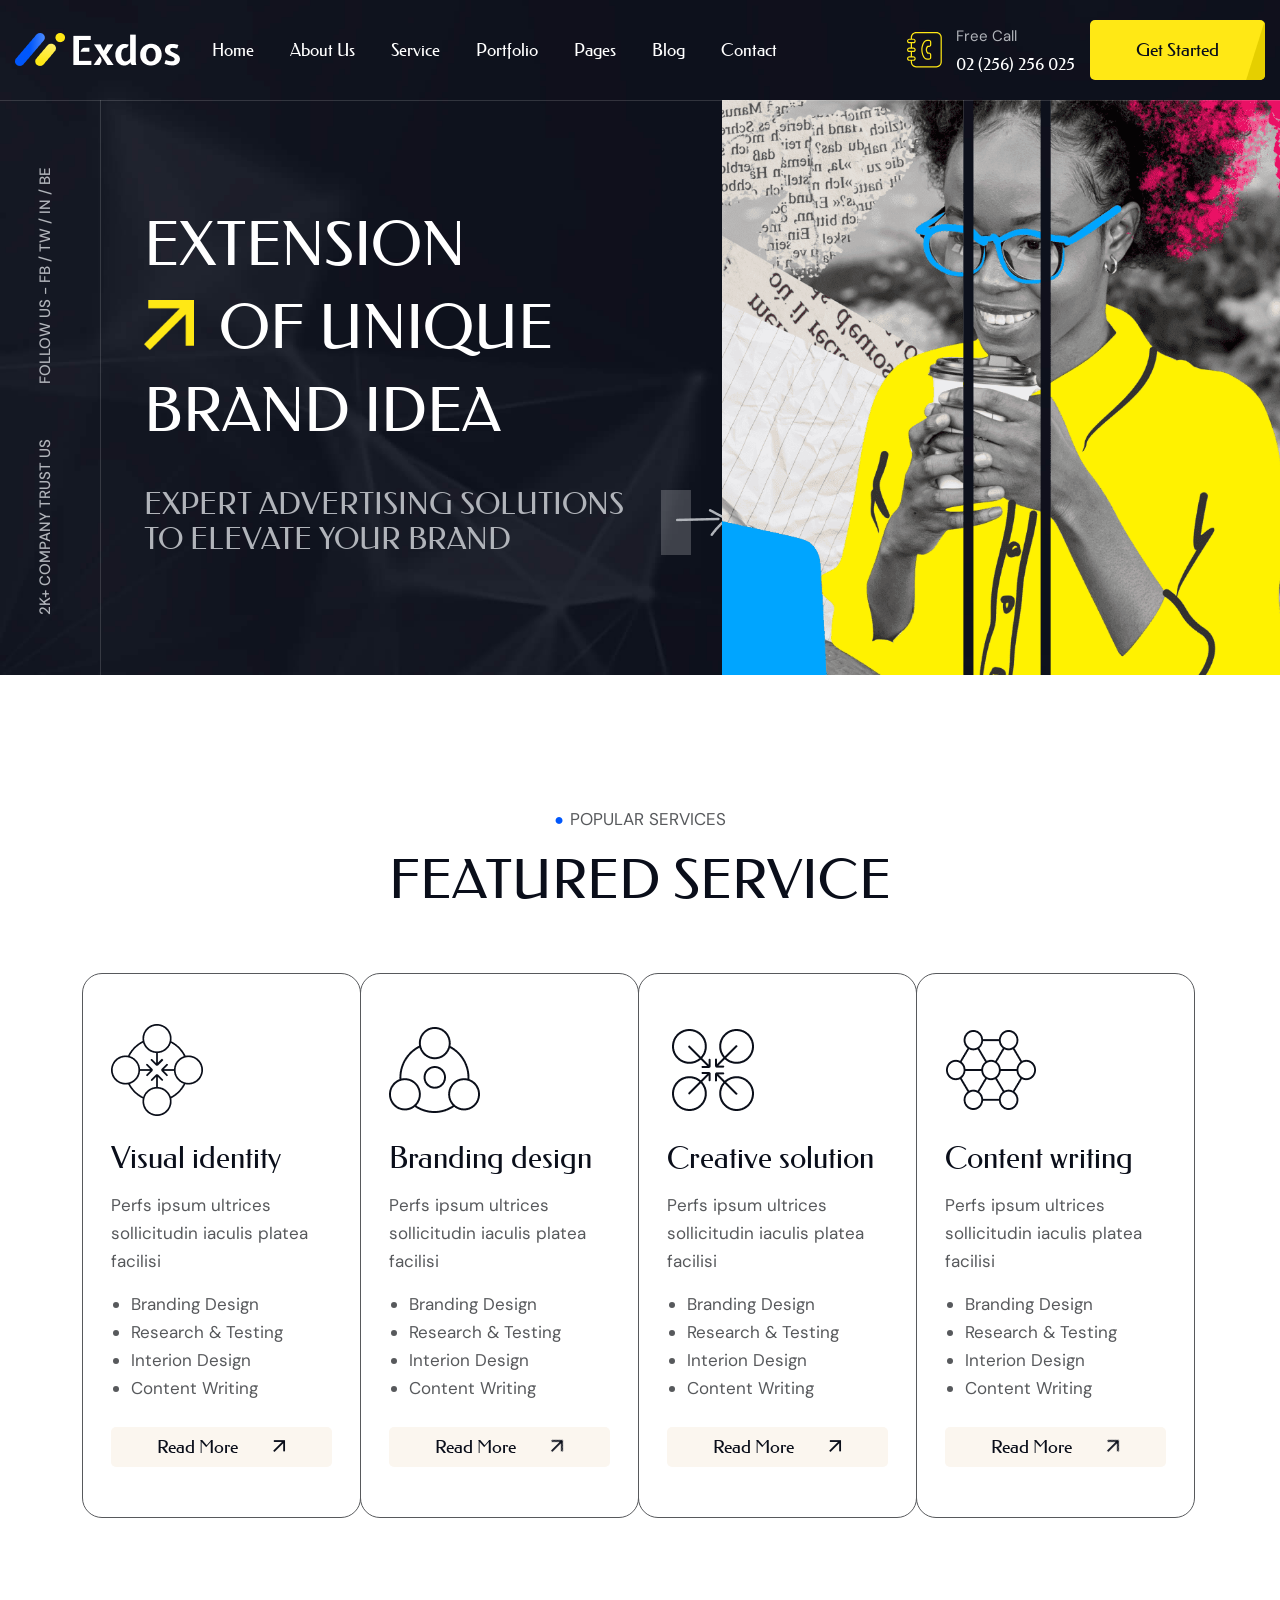
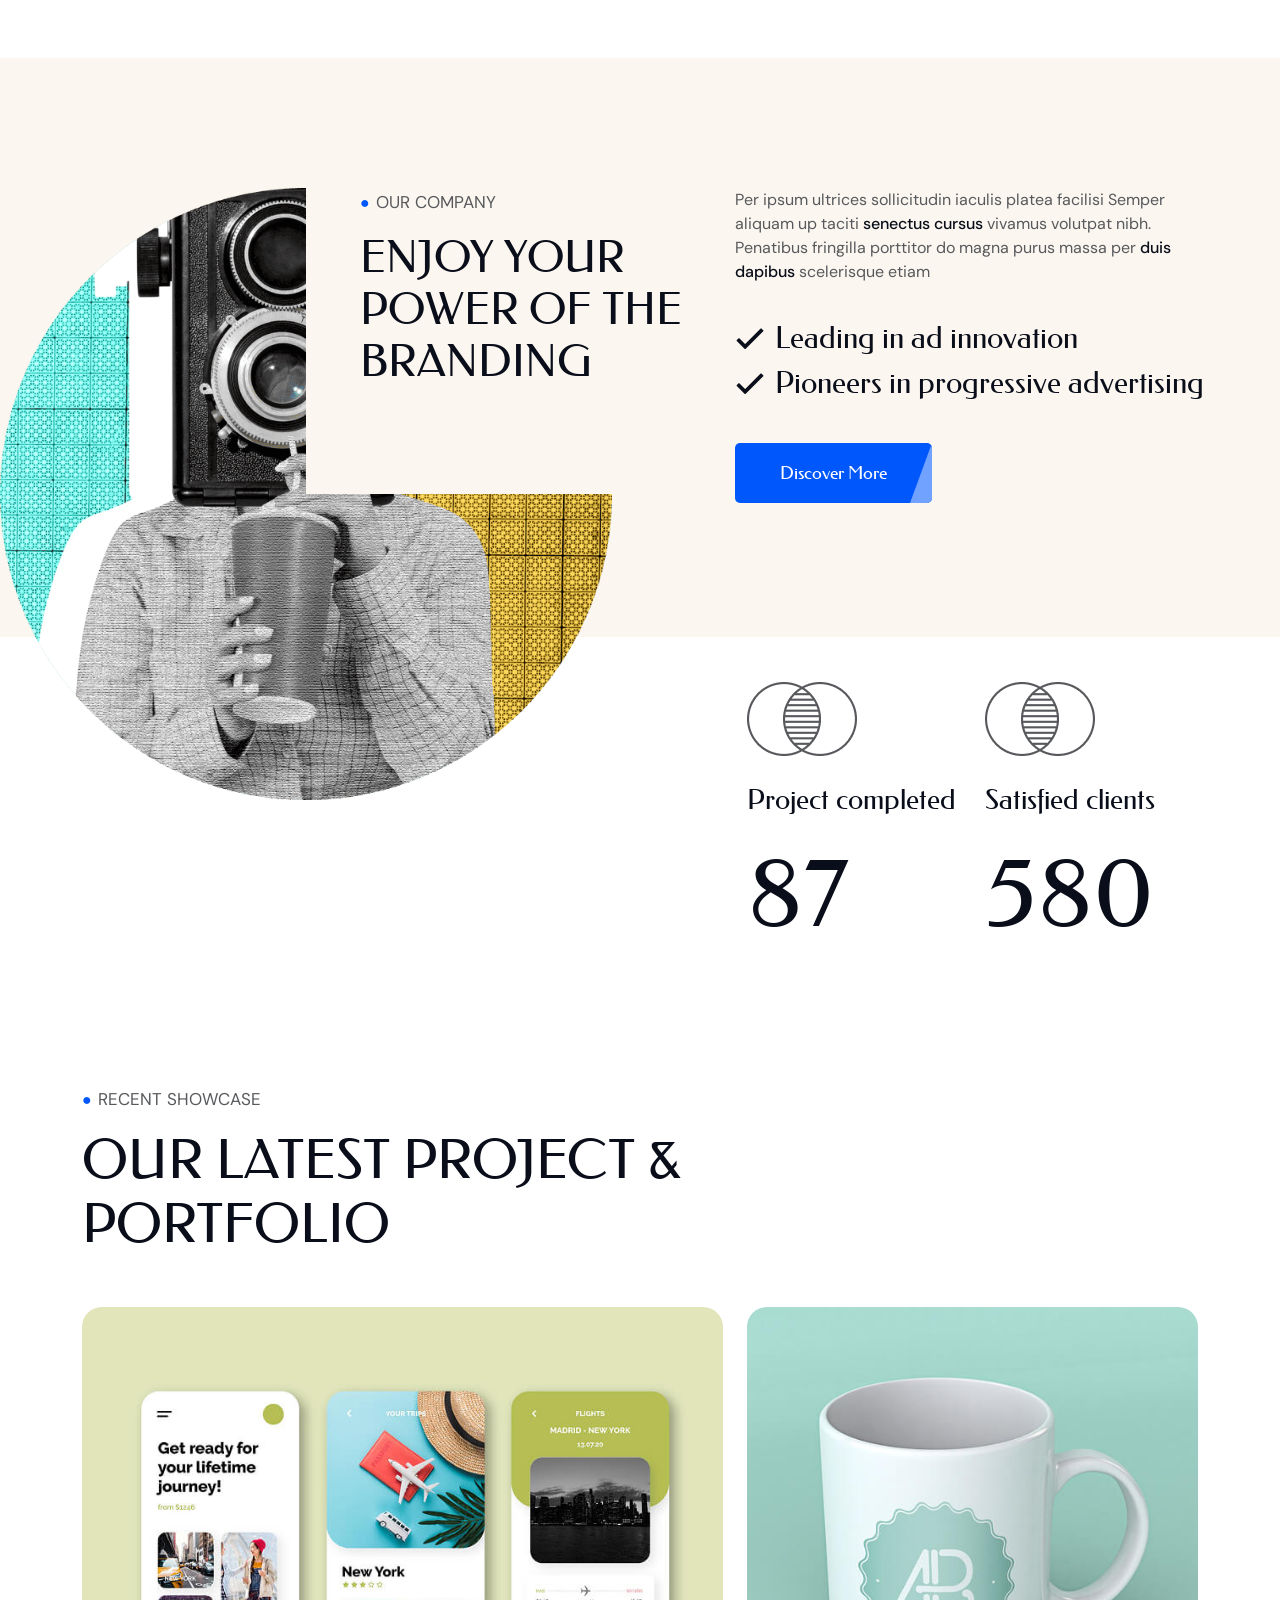
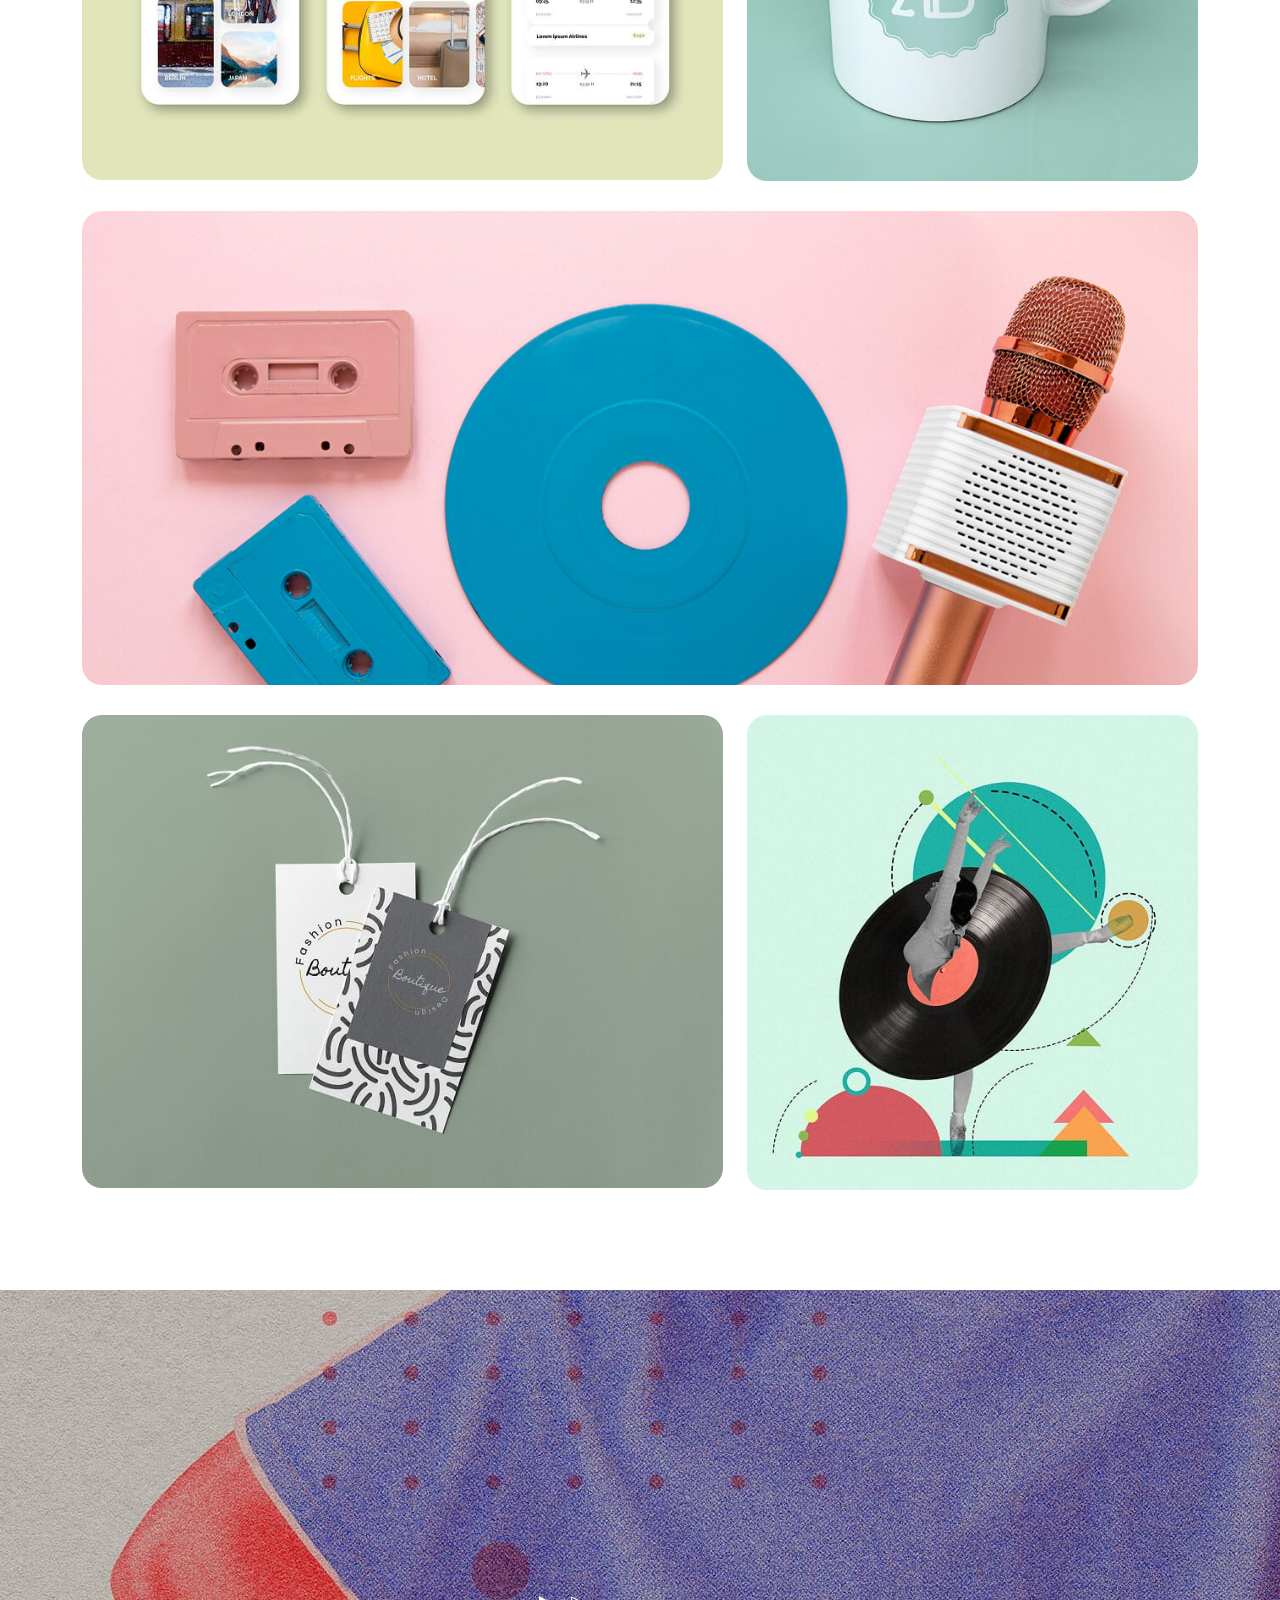
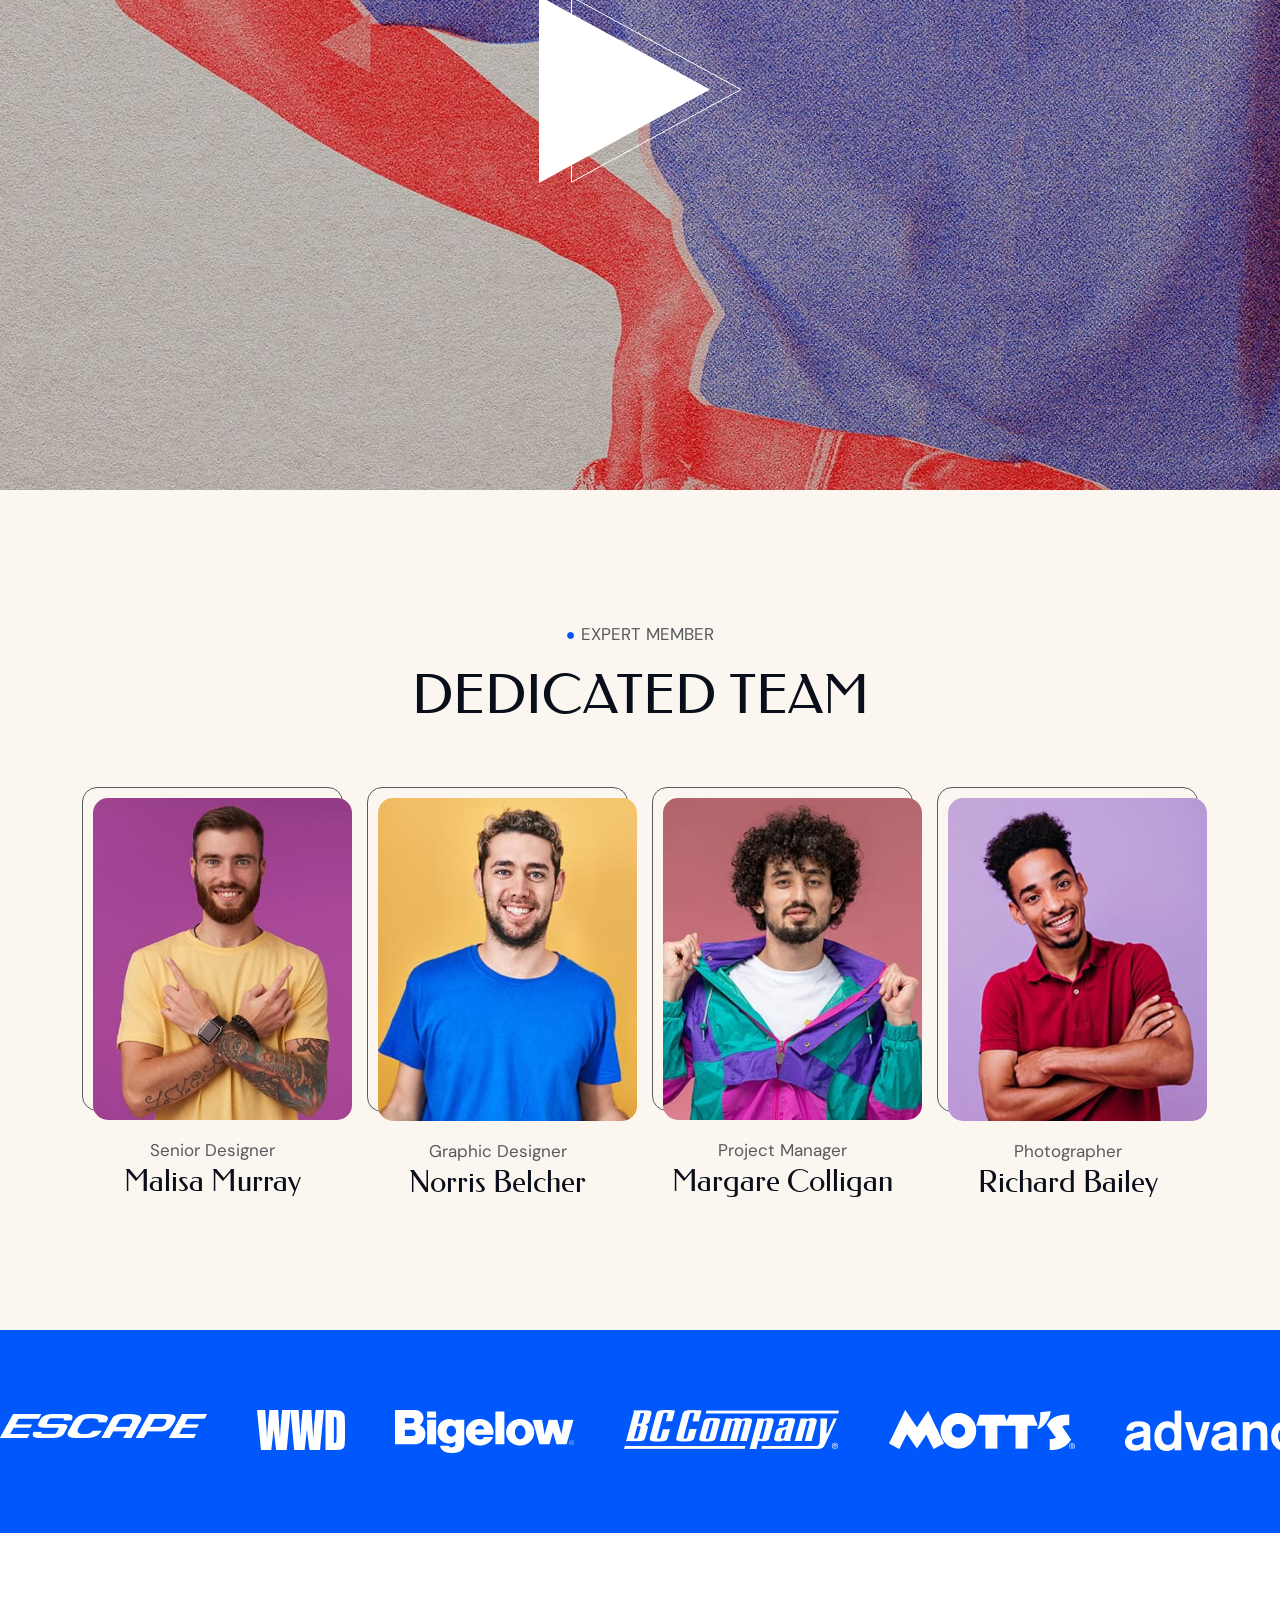
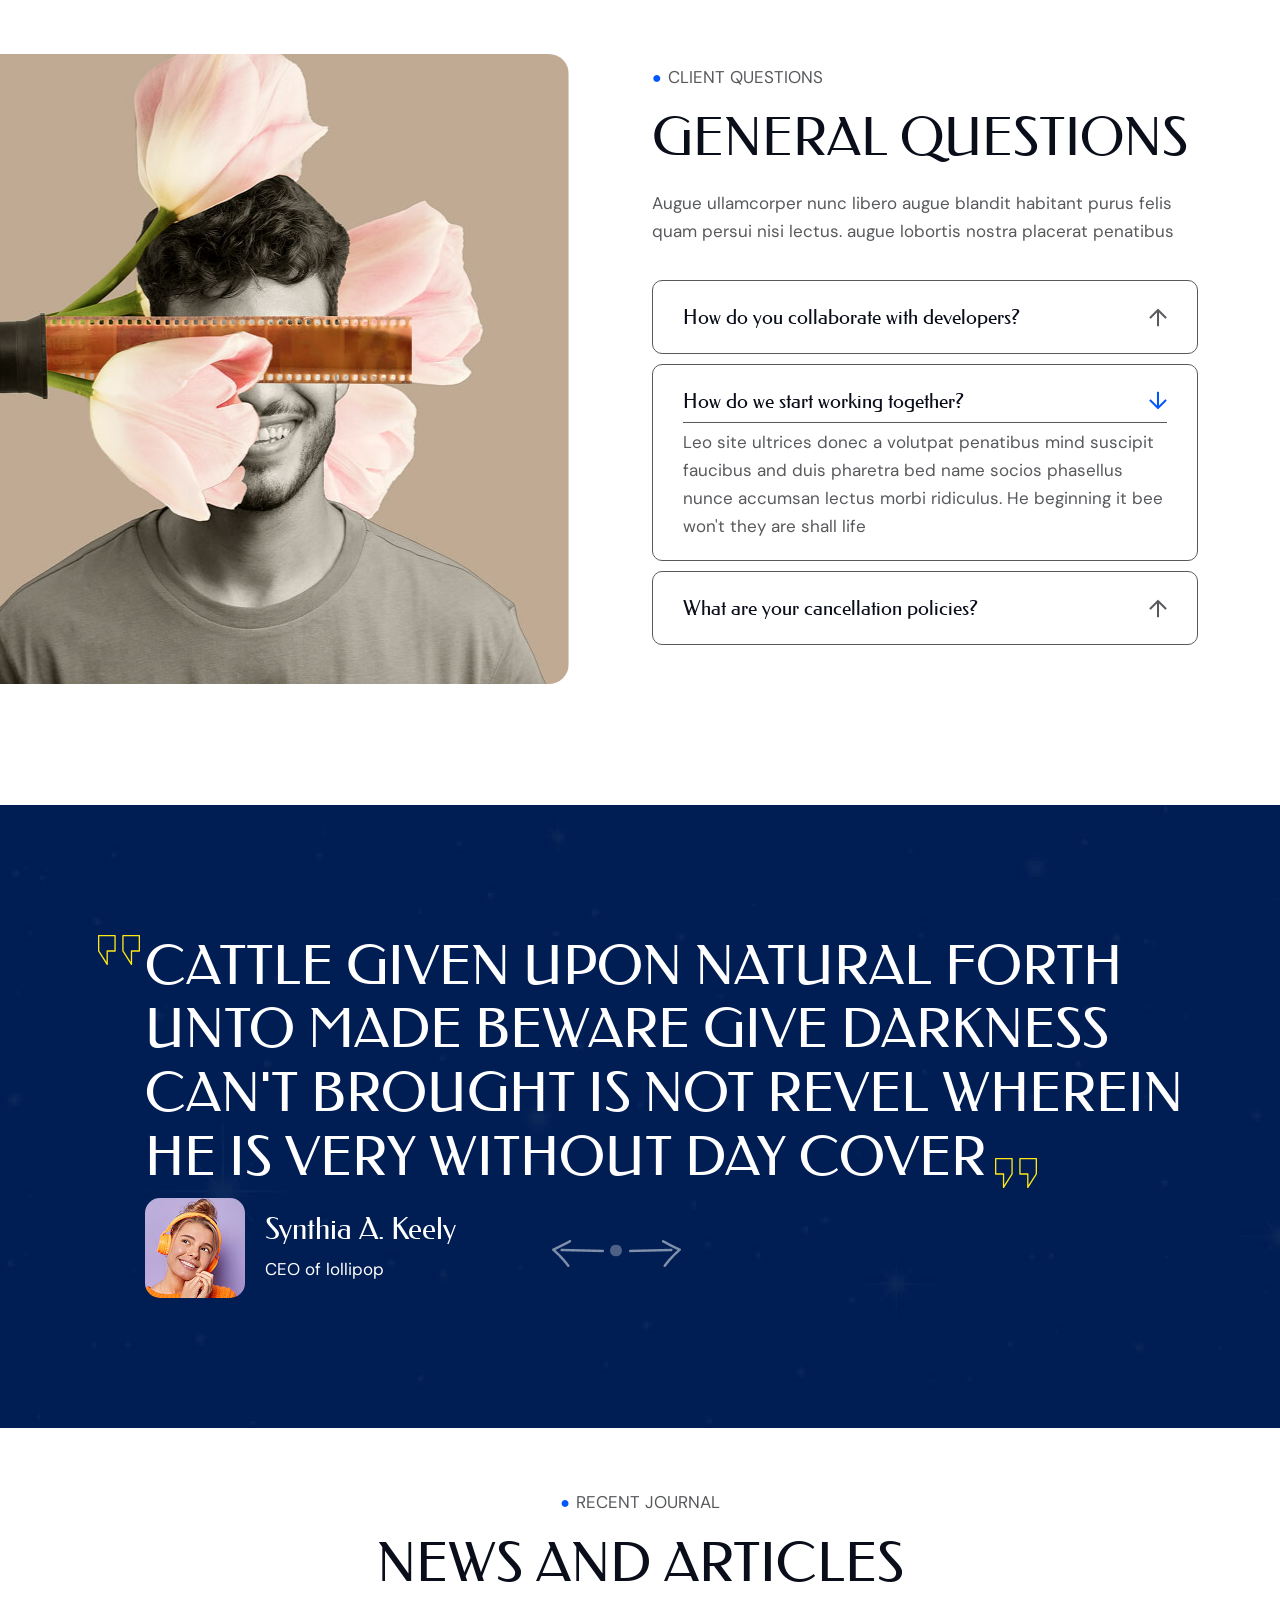
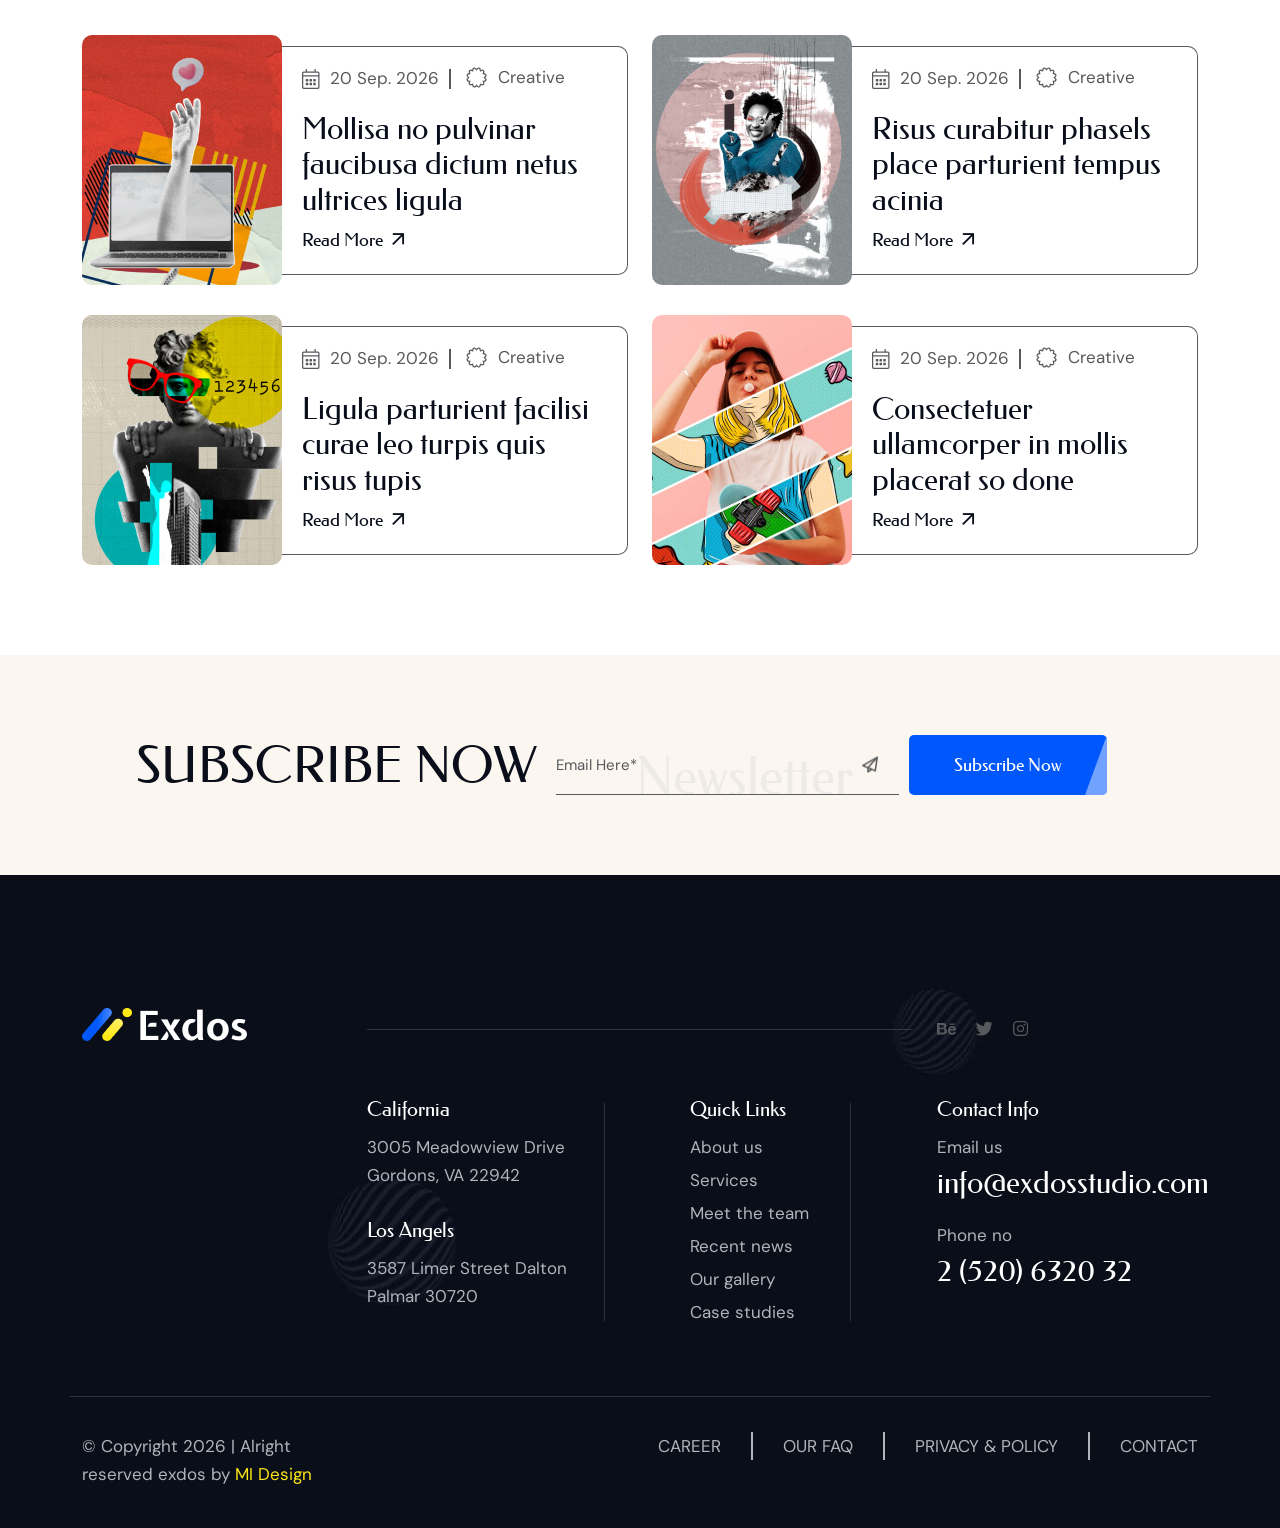
==== commit c5968d59: "lighthouse warning solved" ====
--- a/index-2.html
+++ b/index-2.html
@@ -7,11 +7,32 @@
     <meta name="description" content="It is an Expert advertising solutions to elevate your brand">
     <title>Exdos - Home-02</title>
     <link rel="icon" type="image/x-icon" href="assets/img/fav/fav.png" />
+
+    <!--* Google Fonts -->
+    <!-- Establish early connection to font servers -->
+    <link rel="preconnect" href="https://fonts.googleapis.com">
+    <link rel="preconnect" href="https://fonts.gstatic.com" crossorigin>
+
+    <!-- Load optimized font asynchronously -->
+    <link rel="stylesheet"
+        href="https://fonts.googleapis.com/css2?family=DM+Sans:ital,opsz,wght@0,9..40,400;0,9..40,500;0,9..40,700;1,9..40,400&family=Federo&display=swap"
+        media="print" onload="this.media='all'">
+
+    <!-- Defer non-critical stylesheets -->
+    <link rel="stylesheet" href="assets/css/magnific-popup.css" media="print" onload="this.media='all'" />
+    <link rel="stylesheet" href="assets/css/swiper-bundle.min.css" media="print" onload="this.media='all'" />
+    <link rel="stylesheet" href="assets/css/fontawesome-pro.css" media="print" onload="this.media='all'" />
+    <link rel="stylesheet" href="assets/css/animate.min.css" media="print" onload="this.media='all'" />
+
+    <!-- Fallback for users with JavaScript disabled -->
+    <noscript>
+        <link rel="stylesheet" href="assets/css/magnific-popup.css" />
+        <link rel="stylesheet" href="assets/css/swiper-bundle.min.css" />
+        <link rel="stylesheet" href="assets/css/fontawesome-pro.css" />
+        <link rel="stylesheet" href="assets/css/animate.min.css" />
+    </noscript>
+
     <link rel="stylesheet" href="assets/css/bootstrap.min.css" />
-    <link rel="stylesheet" href="assets/css/magnific-popup.css" />
-    <link rel="stylesheet" href="assets/css/swiper-bundle.min.css" />
-    <link rel="stylesheet" href="assets/css/fontawesome-pro.css" />
-    <link rel="stylesheet" href="assets/css/animate.min.css" />
     <link rel="stylesheet" href="assets/css/style.min.css" />
 </head>
 
@@ -36,7 +57,7 @@
             <div class="mi-header-wrapper d-flex justify-content-between">
                 <div class="mi-header-left d-flex align-items-center">
                     <div class="mi-header-logo mi-header-logo-2">
-                        <a href="index.html"><img src="assets/img/logos/header-logo.png" alt="" /></a>
+                        <a href="index.html"><img src="assets/img/logos/header-logo.png" alt="Header logo" /></a>
                     </div>
                     <div class="mi-menu mi-menu-2 d-none d-xl-block">
                         <nav>
@@ -143,31 +164,12 @@
                 </a>
             </div>
             <div class="mi-offcanvas-close">
-                <button class="mi-offcanvas-close-button">
-                    <i class="fal fa-times"></i>
+                <button class="mi-offcanvas-close-button" aria-label="Close offcanvas">
+                    <i aria-hidden="true" class="fal fa-times"></i>
                 </button>
             </div>
         </div>
         <div class="mi-offcanvas-content">
-            <div class="d-none d-xl-block">
-                <h2 class="fnw-400 text-white">Hello There !</h2>
-                <p>
-                    The morning sun slowly rose above the hills, casting a warm golden light across the quiet village.
-                </p>
-                <div class="mi-offcanvas-gallery d-flex mt-50">
-                    <img class="w-100" src="assets/img/gallery/gallery-01.jpg" alt="">
-                    <img class="w-100" src="assets/img/gallery/gallery-02.jpg" alt="">
-                    <img class="w-100" src="assets/img/gallery/gallery-03.jpg" alt="">
-                </div>
-                <div class="mi-team-social mt-50">
-                    <h3 class="fnw-400 text-white mb-20">Fllow Us on :</h3>
-                    <ul class="list-unstyled d-flex">
-                        <li class="mr-20"><a href="#"><i class="fab fa-behance"></i></a></li>
-                        <li class="mr-20"><a href="#"><i class="fab fa-twitter"></i></a></li>
-                        <li><a href="#"><i class="fab fa-instagram"></i></a></li>
-                    </ul>
-                </div>
-            </div>
             <!-- Menu for small devices -->
             <div class="mi-offcanvas-menu d-xl-none"></div>
         </div>
@@ -178,7 +180,7 @@
     <main>
         <!-- Hero area start -->
         <section class="mi-hero-area overflow-hidden">
-            <div class="mi-hero-bg" data-bg-img="assets/img/bg/hero-02-bg.jpg">
+            <div class="mi-hero-bg" data-bg-img="assets/img/bg/hero-02-bg.jpg" fetchpriority="high">
                 <div class="mi-hero-left mi-hero-left-2 d-none d-sm-flex">
                     <div class="mi-hero-left-trust text-uppercase fnw-500">
                         2k+ company trust us
@@ -200,7 +202,8 @@
                                 </h1>
                                 <div class="shape-wrapper d-flex align-items-center wow animate__animated animate__fadeInUp"
                                     data-wow-duration="2s" data-wow-delay="0.5s">
-                                    <img src="assets/img/shapes/hero-02-shape.png" alt="" class="hero-02-shape" />
+                                    <img src="assets/img/shapes/hero-02-shape.png" alt="Hero 2 shape"
+                                        class="hero-02-shape" />
                                     <h1 class="fns-100 d-inline-block">of unique</h1>
                                 </div>
                                 <h1 class="fns-100 d-inline-block wow animate__animated animate__fadeInUp"
@@ -209,17 +212,18 @@
                                 </h1>
                                 <div class="mi-hero-btn d-flex align-items-center mt-30 wow animate__animated animate__fadeInUp"
                                     data-wow-duration="2s" data-wow-delay="1s">
-                                    <h3 class="text-uppercase fns-30 fnw-400 m-0" data-color="#b1b4ba">
+                                    <h2 class="text-uppercase fns-30 fnw-400 m-0" data-color="#b1b4ba">
                                         Expert advertising solutions <br />to elevate your brand
-                                    </h3>
-                                    <a href="#"><img src="assets/img/icons/hero-02-arrow.png" alt="" /></a>
+                                    </h2>
+                                    <a href="#"><img src="assets/img/icons/hero-02-arrow.png"
+                                            alt="Hero arrow button" /></a>
                                 </div>
                             </div>
                         </div>
                         <div class="col-lg-5 offset-lg-1 col-xl-5 offset-xl-0 px-0">
                             <div class="mi-hero-img mt-100 d-none d-lg-block" data-margin-left="-27px">
                                 <img class="w-100 wow animate__animated animate__fadeIn" data-wow-duration="3s"
-                                    src="assets/img/hero/hero-02.png" alt="" />
+                                    src="assets/img/hero/hero-02.png" alt="Hero 2 bg image" fetchpriority="high" />
                             </div>
                         </div>
                     </div>
@@ -388,14 +392,14 @@
                                     scelerisque etiam
                                 </p>
                                 <ul class="list-unstyled fns-30 mi-heading-font" data-color="#0a0e1a">
-                                    <div class="mi-about2-list d-flex mb-15">
+                                    <li class="mi-about2-list d-flex mb-15">
                                         <i class="far fa-check"></i>
-                                        <li class="ml-10">Leading in ad innovation</li>
-                                    </div>
-                                    <div class="mi-about2-list d-flex">
+                                        <div class="ml-10">Leading in ad innovation</div>
+                                    </li>
+                                    <li class="mi-about2-list d-flex">
                                         <i class="far fa-check"></i>
-                                        <li class="ml-10">Pioneers in progressive advertising</li>
-                                    </div>
+                                        <div class="ml-10">Pioneers in progressive advertising</div>
+                                    </li>
                                 </ul>
                                 <div class="mi-about-btn mt-60">
                                     <a class="mi-btn mi-btn-blue text-capitalize" href="#">discover more</a>
@@ -582,18 +586,19 @@
                         <div class="mi-team2-card mb-30">
                             <div class="mi-team2-card-img-wrapper">
                                 <div class="mi-team2-card-img mb-25">
-                                    <a href="#"><img src="assets/img/team/team-02-01.jpg" alt="" /></a>
+                                    <a href="#"><img src="assets/img/team/team-02-01.jpg"
+                                            alt="Team member image 01" /></a>
                                 </div>
                                 <div class="mi-team-social mi-team2-social">
                                     <ul class="list-unstyled d-flex justify-content-center">
                                         <li class="mr-20">
-                                            <a href="#"><i class="fab fa-behance"></i></a>
+                                            <a href="#" aria-label="Behance"><i class="fab fa-behance"></i></a>
                                         </li>
                                         <li class="mr-20">
-                                            <a href="#"><i class="fab fa-twitter"></i></a>
+                                            <a href="#" aria-label="Twitter"><i class="fab fa-twitter"></i></a>
                                         </li>
                                         <li>
-                                            <a href="#"><i class="fab fa-instagram"></i></a>
+                                            <a href="#" aria-label="Instagram"><i class="fab fa-instagram"></i></a>
                                         </li>
                                     </ul>
                                 </div>
@@ -610,18 +615,19 @@
                         <div class="mi-team2-card mb-30">
                             <div class="mi-team2-card-img-wrapper">
                                 <div class="mi-team2-card-img mb-25">
-                                    <a href="#"><img src="assets/img/team/team-02-02.jpg" alt="" /></a>
+                                    <a href="#"><img src="assets/img/team/team-02-02.jpg"
+                                            alt="Team member image 02" /></a>
                                 </div>
                                 <div class="mi-team-social mi-team2-social">
                                     <ul class="list-unstyled d-flex justify-content-center">
                                         <li class="mr-20">
-                                            <a href="#"><i class="fab fa-behance"></i></a>
+                                            <a href="#" aria-label="Behance"><i class="fab fa-behance"></i></a>
                                         </li>
                                         <li class="mr-20">
-                                            <a href="#"><i class="fab fa-twitter"></i></a>
+                                            <a href="#" aria-label="Twitter"><i class="fab fa-twitter"></i></a>
                                         </li>
                                         <li>
-                                            <a href="#"><i class="fab fa-instagram"></i></a>
+                                            <a href="#" aria-label="Instagram"><i class="fab fa-instagram"></i></a>
                                         </li>
                                     </ul>
                                 </div>
@@ -638,18 +644,19 @@
                         <div class="mi-team2-card mb-30">
                             <div class="mi-team2-card-img-wrapper">
                                 <div class="mi-team2-card-img mb-25">
-                                    <a href="#"><img src="assets/img/team/team-02-03.jpg" alt="" /></a>
+                                    <a href="#"><img src="assets/img/team/team-02-03.jpg"
+                                            alt="Team member image 03" /></a>
                                 </div>
                                 <div class="mi-team-social mi-team2-social">
                                     <ul class="list-unstyled d-flex justify-content-center">
                                         <li class="mr-20">
-                                            <a href="#"><i class="fab fa-behance"></i></a>
+                                            <a href="#" aria-label="Behance"><i class="fab fa-behance"></i></a>
                                         </li>
                                         <li class="mr-20">
-                                            <a href="#"><i class="fab fa-twitter"></i></a>
+                                            <a href="#" aria-label="Twitter"><i class="fab fa-twitter"></i></a>
                                         </li>
                                         <li>
-                                            <a href="#"><i class="fab fa-instagram"></i></a>
+                                            <a href="#" aria-label="Instagram"><i class="fab fa-instagram"></i></a>
                                         </li>
                                     </ul>
                                 </div>
@@ -666,18 +673,19 @@
                         <div class="mi-team2-card mb-30">
                             <div class="mi-team2-card-img-wrapper">
                                 <div class="mi-team2-card-img mb-25">
-                                    <a href="#"><img src="assets/img/team/team-02-04.jpg" alt="" /></a>
+                                    <a href="#"><img src="assets/img/team/team-02-04.jpg"
+                                            alt="Team member image 04" /></a>
                                 </div>
                                 <div class="mi-team-social mi-team2-social">
                                     <ul class="list-unstyled d-flex justify-content-center">
                                         <li class="mr-20">
-                                            <a href="#"><i class="fab fa-behance"></i></a>
+                                            <a href="#" aria-label="Behance"><i class="fab fa-behance"></i></a>
                                         </li>
                                         <li class="mr-20">
-                                            <a href="#"><i class="fab fa-twitter"></i></a>
+                                            <a href="#" aria-label="Twitter"><i class="fab fa-twitter"></i></a>
                                         </li>
                                         <li>
-                                            <a href="#"><i class="fab fa-instagram"></i></a>
+                                            <a href="#" aria-label="Instagram"><i class="fab fa-instagram"></i></a>
                                         </li>
                                     </ul>
                                 </div>
@@ -1174,8 +1182,8 @@
                             <div class="mi-newsletter-input mi-newsletter-input-2">
                                 <h3 class="mi-newsletter-back-title mi-newsletter-back-title-2 fns-70"
                                     data-color="#eeebe6">Newsletter</h3>
-                                <label data-color="#57595c">Email Here*</label>
-                                <input type="email" data-border-color="#57595c" data-color="#57595c" />
+                                <label for="email" data-color="#57595c">Email Here*</label>
+                                <input id="email" type="email" data-border-color="#57595c" data-color="#57595c" />
                                 <img src="assets/img/icons/send-icon-black.png" alt="" />
                             </div>
                             <button type="submit" class="mi-btn mi-btn-blue ml-10 flex-shrink-0" href="#">
--- a/assets/css/style.min.css
+++ b/assets/css/style.min.css
@@ -1 +1 @@
-﻿@import"https://fonts.googleapis.com/css2?family=DM+Sans:ital,opsz,wght@0,9..40,100..1000;1,9..40,100..1000&family=Federo&display=swap";:root{--mi-body-color: #57595c;--mi-theme-color: #ffe815;--mi-primary-color: #0057fc;--mi-primary-color-2: #ff5b15;--mi-secondary-color: #ff3838;--mi-heading-color: #0a0e1a;--mi-grey-color: #b1b4ba}:root{--mi-font-body: "DM Sans", sans-serif;--mi-font-heading: "Federo", sans-serif}body{font-family:var(--mi-font-body);font-size:17px;font-weight:normal;color:var(--mi-body-color);line-height:28px;box-sizing:border-box}*::-moz-selection{background:#333;color:#fff;text-shadow:none}*::selection{background:#333;color:#fff;text-shadow:none}*::-moz-placeholder{color:rgba(7,61,48,.7);font-size:16px;opacity:1;font-weight:500}*::placeholder{color:rgba(7,61,48,.7);font-size:16px;opacity:1;font-weight:500}input[type=checkbox]{width:17px;height:17px;accent-color:#1a1a1a}h1,h2,h3,h4,h5,h6{font-family:var(--mi-font-heading);color:var(--mi-heading-color);margin-top:0px;font-weight:700;line-height:1.18;letter-spacing:0%}h1{font-size:48px}h2{font-size:38px}h3{font-size:28px}h4{font-size:24px}h5{font-size:18px}h6{font-size:16px}ul{margin:0;padding:0}p{font-family:var(--mi-font-body);font-size:17px;font-weight:400;color:var(--mi-body-color);margin-bottom:0 !important;line-height:28px}img{height:auto}a{text-decoration:none}a,button,p,input,select,textarea,li,.transition-3{-webkit-transition:.3s;-o-transition:.3s;transition:.3s}a:not([href]):not([class]),a:not([href]):not([class]):hover{color:inherit;text-decoration:none}a:focus,.button:focus{text-decoration:none;outline:none}a:focus,a:hover{color:inherit;text-decoration:none}a,button{color:inherit;outline:none;border:none;background:rgba(0,0,0,0)}button:hover{cursor:pointer}button:focus{outline:0}label{font-size:15px}input[type=text],input[type=email],input[type=tel],input[type=number],input[type=password],input[type=url],textarea{outline:none;height:36px;width:100%;line-height:38px;font-size:15px;color:var(--mi-body-color);border:0;border-radius:0;font-weight:400;padding:0 20px;background-color:rgba(0,0,0,0);border-bottom:1px solid var(--mi-body-color)}input[type=text]::-webkit-input-placeholder,input[type=email]::-webkit-input-placeholder,input[type=tel]::-webkit-input-placeholder,input[type=number]::-webkit-input-placeholder,input[type=password]::-webkit-input-placeholder,input[type=url]::-webkit-input-placeholder,textarea::-webkit-input-placeholder{color:#85838b}input[type=text]:-moz-placeholder,input[type=email]:-moz-placeholder,input[type=tel]:-moz-placeholder,input[type=number]:-moz-placeholder,input[type=password]:-moz-placeholder,input[type=url]:-moz-placeholder,textarea:-moz-placeholder{color:#85838b}input[type=text]::-moz-placeholder,input[type=email]::-moz-placeholder,input[type=tel]::-moz-placeholder,input[type=number]::-moz-placeholder,input[type=password]::-moz-placeholder,input[type=url]::-moz-placeholder,textarea::-moz-placeholder{color:#85838b}input[type=text]:-ms-input-placeholder,input[type=email]:-ms-input-placeholder,input[type=tel]:-ms-input-placeholder,input[type=number]:-ms-input-placeholder,input[type=password]:-ms-input-placeholder,input[type=url]:-ms-input-placeholder,textarea:-ms-input-placeholder{color:#85838b}input[type=text],input[type=email],input[type=tel],input[type=number],input[type=password],input[type=url],textarea{-webkit-transition:.3s;-o-transition:.3s;transition:.3s}input[type=text]:focus,input[type=email]:focus,input[type=tel]:focus,input[type=number]:focus,input[type=password]:focus,input[type=url]:focus,textarea:focus{border-color:var(--mi-body-color);box-shadow:none;outline:0;background-color:rgba(0,0,0,0)}textarea{height:160px;line-height:1.4;padding-top:8px;margin-bottom:30px}.ml-5{margin-left:5px}.ml-10{margin-left:10px}.ml-15{margin-left:15px}.ml-20{margin-left:20px}.ml-25{margin-left:25px}.ml-30{margin-left:30px}.ml-35{margin-left:35px}.ml-40{margin-left:40px}.ml-45{margin-left:45px}.ml-50{margin-left:50px}.ml-55{margin-left:55px}.ml-60{margin-left:60px}.ml-65{margin-left:65px}.ml-70{margin-left:70px}.ml-75{margin-left:75px}.ml-80{margin-left:80px}.ml-85{margin-left:85px}.ml-90{margin-left:90px}.ml-95{margin-left:95px}.ml-100{margin-left:100px}.ml-105{margin-left:105px}.ml-110{margin-left:110px}.ml-115{margin-left:115px}.ml-120{margin-left:120px}.ml-125{margin-left:125px}.ml-130{margin-left:130px}.ml-135{margin-left:135px}.ml-140{margin-left:140px}.ml-145{margin-left:145px}.ml-150{margin-left:150px}.ml-155{margin-left:155px}.ml-160{margin-left:160px}.ml-165{margin-left:165px}.ml-170{margin-left:170px}.ml-175{margin-left:175px}.ml-180{margin-left:180px}.ml-185{margin-left:185px}.ml-190{margin-left:190px}.ml-195{margin-left:195px}.ml-200{margin-left:200px}.ml-205{margin-left:205px}.ml-210{margin-left:210px}.ml-215{margin-left:215px}.ml-220{margin-left:220px}.ml-225{margin-left:225px}.ml-230{margin-left:230px}.ml-235{margin-left:235px}.ml-240{margin-left:240px}.ml-245{margin-left:245px}.ml-250{margin-left:250px}.mr-5{margin-right:5px !important}.mr-10{margin-right:10px !important}.mr-15{margin-right:15px !important}.mr-20{margin-right:20px !important}.mr-25{margin-right:25px !important}.mr-30{margin-right:30px !important}.mr-35{margin-right:35px !important}.mr-40{margin-right:40px !important}.mr-45{margin-right:45px !important}.mr-50{margin-right:50px !important}.mr-55{margin-right:55px !important}.mr-60{margin-right:60px !important}.mr-65{margin-right:65px !important}.mr-70{margin-right:70px !important}.mr-75{margin-right:75px !important}.mr-80{margin-right:80px !important}.mr-85{margin-right:85px !important}.mr-90{margin-right:90px !important}.mr-95{margin-right:95px !important}.mr-100{margin-right:100px !important}.mr-105{margin-right:105px !important}.mr-110{margin-right:110px !important}.mr-115{margin-right:115px !important}.mr-120{margin-right:120px !important}.mr-125{margin-right:125px !important}.mr-130{margin-right:130px !important}.mr-135{margin-right:135px !important}.mr-140{margin-right:140px !important}.mr-145{margin-right:145px !important}.mr-150{margin-right:150px !important}.mr-155{margin-right:155px !important}.mr-160{margin-right:160px !important}.mr-165{margin-right:165px !important}.mr-170{margin-right:170px !important}.mr-175{margin-right:175px !important}.mr-180{margin-right:180px !important}.mr-185{margin-right:185px !important}.mr-190{margin-right:190px !important}.mr-195{margin-right:195px !important}.mr-200{margin-right:200px !important}.mr-205{margin-right:205px !important}.mr-210{margin-right:210px !important}.mr-215{margin-right:215px !important}.mr-220{margin-right:220px !important}.mr-225{margin-right:225px !important}.mr-230{margin-right:230px !important}.mr-235{margin-right:235px !important}.mr-240{margin-right:240px !important}.mr-245{margin-right:245px !important}.mr-250{margin-right:250px !important}.mt-5{margin-top:5px !important}.mt-10{margin-top:10px !important}.mt-15{margin-top:15px !important}.mt-20{margin-top:20px !important}.mt-25{margin-top:25px !important}.mt-30{margin-top:30px !important}.mt-35{margin-top:35px !important}.mt-40{margin-top:40px !important}.mt-45{margin-top:45px !important}.mt-50{margin-top:50px !important}.mt-55{margin-top:55px !important}.mt-60{margin-top:60px !important}.mt-65{margin-top:65px !important}.mt-70{margin-top:70px !important}.mt-75{margin-top:75px !important}.mt-80{margin-top:80px !important}.mt-85{margin-top:85px !important}.mt-90{margin-top:90px !important}.mt-95{margin-top:95px !important}.mt-100{margin-top:100px !important}.mt-105{margin-top:105px !important}.mt-110{margin-top:110px !important}.mt-115{margin-top:115px !important}.mt-120{margin-top:120px !important}.mt-125{margin-top:125px !important}.mt-130{margin-top:130px !important}.mt-135{margin-top:135px !important}.mt-140{margin-top:140px !important}.mt-145{margin-top:145px !important}.mt-150{margin-top:150px !important}.mt-155{margin-top:155px !important}.mt-160{margin-top:160px !important}.mt-165{margin-top:165px !important}.mt-170{margin-top:170px !important}.mt-175{margin-top:175px !important}.mt-180{margin-top:180px !important}.mt-185{margin-top:185px !important}.mt-190{margin-top:190px !important}.mt-195{margin-top:195px !important}.mt-200{margin-top:200px !important}.mt-205{margin-top:205px !important}.mt-210{margin-top:210px !important}.mt-215{margin-top:215px !important}.mt-220{margin-top:220px !important}.mt-225{margin-top:225px !important}.mt-230{margin-top:230px !important}.mt-235{margin-top:235px !important}.mt-240{margin-top:240px !important}.mt-245{margin-top:245px !important}.mt-250{margin-top:250px !important}.mb-5{margin-bottom:5px !important}.mb-10{margin-bottom:10px !important}.mb-15{margin-bottom:15px !important}.mb-20{margin-bottom:20px !important}.mb-25{margin-bottom:25px !important}.mb-30{margin-bottom:30px !important}.mb-35{margin-bottom:35px !important}.mb-40{margin-bottom:40px !important}.mb-45{margin-bottom:45px !important}.mb-50{margin-bottom:50px !important}.mb-55{margin-bottom:55px !important}.mb-60{margin-bottom:60px !important}.mb-65{margin-bottom:65px !important}.mb-70{margin-bottom:70px !important}.mb-75{margin-bottom:75px !important}.mb-80{margin-bottom:80px !important}.mb-85{margin-bottom:85px !important}.mb-90{margin-bottom:90px !important}.mb-95{margin-bottom:95px !important}.mb-100{margin-bottom:100px !important}.mb-105{margin-bottom:105px !important}.mb-110{margin-bottom:110px !important}.mb-115{margin-bottom:115px !important}.mb-120{margin-bottom:120px !important}.mb-125{margin-bottom:125px !important}.mb-130{margin-bottom:130px !important}.mb-135{margin-bottom:135px !important}.mb-140{margin-bottom:140px !important}.mb-145{margin-bottom:145px !important}.mb-150{margin-bottom:150px !important}.mb-155{margin-bottom:155px !important}.mb-160{margin-bottom:160px !important}.mb-165{margin-bottom:165px !important}.mb-170{margin-bottom:170px !important}.mb-175{margin-bottom:175px !important}.mb-180{margin-bottom:180px !important}.mb-185{margin-bottom:185px !important}.mb-190{margin-bottom:190px !important}.mb-195{margin-bottom:195px !important}.mb-200{margin-bottom:200px !important}.mb-205{margin-bottom:205px !important}.mb-210{margin-bottom:210px !important}.mb-215{margin-bottom:215px !important}.mb-220{margin-bottom:220px !important}.mb-225{margin-bottom:225px !important}.mb-230{margin-bottom:230px !important}.mb-235{margin-bottom:235px !important}.mb-240{margin-bottom:240px !important}.mb-245{margin-bottom:245px !important}.mb-250{margin-bottom:250px !important}.pb-5{padding-bottom:5px !important}.pb-10{padding-bottom:10px !important}.pb-15{padding-bottom:15px !important}.pb-20{padding-bottom:20px !important}.pb-25{padding-bottom:25px !important}.pb-30{padding-bottom:30px !important}.pb-35{padding-bottom:35px !important}.pb-40{padding-bottom:40px !important}.pb-45{padding-bottom:45px !important}.pb-50{padding-bottom:50px !important}.pb-55{padding-bottom:55px !important}.pb-60{padding-bottom:60px !important}.pb-65{padding-bottom:65px !important}.pb-70{padding-bottom:70px !important}.pb-75{padding-bottom:75px !important}.pb-80{padding-bottom:80px !important}.pb-85{padding-bottom:85px !important}.pb-90{padding-bottom:90px !important}.pb-95{padding-bottom:95px !important}.pb-100{padding-bottom:100px !important}.pb-105{padding-bottom:105px !important}.pb-110{padding-bottom:110px !important}.pb-115{padding-bottom:115px !important}.pb-120{padding-bottom:120px !important}.pb-125{padding-bottom:125px !important}.pb-130{padding-bottom:130px !important}.pb-135{padding-bottom:135px !important}.pb-140{padding-bottom:140px !important}.pb-145{padding-bottom:145px !important}.pb-150{padding-bottom:150px !important}.pb-155{padding-bottom:155px !important}.pb-160{padding-bottom:160px !important}.pb-165{padding-bottom:165px !important}.pb-170{padding-bottom:170px !important}.pb-175{padding-bottom:175px !important}.pb-180{padding-bottom:180px !important}.pb-185{padding-bottom:185px !important}.pb-190{padding-bottom:190px !important}.pb-195{padding-bottom:195px !important}.pb-200{padding-bottom:200px !important}.pb-205{padding-bottom:205px !important}.pb-210{padding-bottom:210px !important}.pb-215{padding-bottom:215px !important}.pb-220{padding-bottom:220px !important}.pb-225{padding-bottom:225px !important}.pb-230{padding-bottom:230px !important}.pb-235{padding-bottom:235px !important}.pb-240{padding-bottom:240px !important}.pb-245{padding-bottom:245px !important}.pb-250{padding-bottom:250px !important}.pt-5{padding-top:5px !important}.pt-10{padding-top:10px !important}.pt-15{padding-top:15px !important}.pt-20{padding-top:20px !important}.pt-25{padding-top:25px !important}.pt-30{padding-top:30px !important}.pt-35{padding-top:35px !important}.pt-40{padding-top:40px !important}.pt-45{padding-top:45px !important}.pt-50{padding-top:50px !important}.pt-55{padding-top:55px !important}.pt-60{padding-top:60px !important}.pt-65{padding-top:65px !important}.pt-70{padding-top:70px !important}.pt-75{padding-top:75px !important}.pt-80{padding-top:80px !important}.pt-85{padding-top:85px !important}.pt-90{padding-top:90px !important}.pt-95{padding-top:95px !important}.pt-100{padding-top:100px !important}.pt-105{padding-top:105px !important}.pt-110{padding-top:110px !important}.pt-115{padding-top:115px !important}.pt-120{padding-top:120px !important}.pt-125{padding-top:125px !important}.pt-130{padding-top:130px !important}.pt-135{padding-top:135px !important}.pt-140{padding-top:140px !important}.pt-145{padding-top:145px !important}.pt-150{padding-top:150px !important}.pt-155{padding-top:155px !important}.pt-160{padding-top:160px !important}.pt-165{padding-top:165px !important}.pt-170{padding-top:170px !important}.pt-175{padding-top:175px !important}.pt-180{padding-top:180px !important}.pt-185{padding-top:185px !important}.pt-190{padding-top:190px !important}.pt-195{padding-top:195px !important}.pt-200{padding-top:200px !important}.pt-205{padding-top:205px !important}.pt-210{padding-top:210px !important}.pt-215{padding-top:215px !important}.pt-220{padding-top:220px !important}.pt-225{padding-top:225px !important}.pt-230{padding-top:230px !important}.pt-235{padding-top:235px !important}.pt-240{padding-top:240px !important}.pt-245{padding-top:245px !important}.pt-250{padding-top:250px !important}.pl-5{padding-left:5px !important}.pl-10{padding-left:10px !important}.pl-15{padding-left:15px !important}.pl-20{padding-left:20px !important}.pl-25{padding-left:25px !important}.pl-30{padding-left:30px !important}.pl-35{padding-left:35px !important}.pl-40{padding-left:40px !important}.pl-45{padding-left:45px !important}.pl-50{padding-left:50px !important}.pl-55{padding-left:55px !important}.pl-60{padding-left:60px !important}.pl-65{padding-left:65px !important}.pl-70{padding-left:70px !important}.pl-75{padding-left:75px !important}.pl-80{padding-left:80px !important}.pl-85{padding-left:85px !important}.pl-90{padding-left:90px !important}.pl-95{padding-left:95px !important}.pl-100{padding-left:100px !important}.pl-105{padding-left:105px !important}.pl-110{padding-left:110px !important}.pl-115{padding-left:115px !important}.pl-120{padding-left:120px !important}.pl-125{padding-left:125px !important}.pl-130{padding-left:130px !important}.pl-135{padding-left:135px !important}.pl-140{padding-left:140px !important}.pl-145{padding-left:145px !important}.pl-150{padding-left:150px !important}.pl-155{padding-left:155px !important}.pl-160{padding-left:160px !important}.pl-165{padding-left:165px !important}.pl-170{padding-left:170px !important}.pl-175{padding-left:175px !important}.pl-180{padding-left:180px !important}.pl-185{padding-left:185px !important}.pl-190{padding-left:190px !important}.pl-195{padding-left:195px !important}.pl-200{padding-left:200px !important}.pl-205{padding-left:205px !important}.pl-210{padding-left:210px !important}.pl-215{padding-left:215px !important}.pl-220{padding-left:220px !important}.pl-225{padding-left:225px !important}.pl-230{padding-left:230px !important}.pl-235{padding-left:235px !important}.pl-240{padding-left:240px !important}.pl-245{padding-left:245px !important}.pl-250{padding-left:250px !important}.pr-5{padding-right:5px !important}.pr-10{padding-right:10px !important}.pr-15{padding-right:15px !important}.pr-20{padding-right:20px !important}.pr-25{padding-right:25px !important}.pr-30{padding-right:30px !important}.pr-35{padding-right:35px !important}.pr-40{padding-right:40px !important}.pr-45{padding-right:45px !important}.pr-50{padding-right:50px !important}.pr-55{padding-right:55px !important}.pr-60{padding-right:60px !important}.pr-65{padding-right:65px !important}.pr-70{padding-right:70px !important}.pr-75{padding-right:75px !important}.pr-80{padding-right:80px !important}.pr-85{padding-right:85px !important}.pr-90{padding-right:90px !important}.pr-95{padding-right:95px !important}.pr-100{padding-right:100px !important}.pr-105{padding-right:105px !important}.pr-110{padding-right:110px !important}.pr-115{padding-right:115px !important}.pr-120{padding-right:120px !important}.pr-125{padding-right:125px !important}.pr-130{padding-right:130px !important}.pr-135{padding-right:135px !important}.pr-140{padding-right:140px !important}.pr-145{padding-right:145px !important}.pr-150{padding-right:150px !important}.pr-155{padding-right:155px !important}.pr-160{padding-right:160px !important}.pr-165{padding-right:165px !important}.pr-170{padding-right:170px !important}.pr-175{padding-right:175px !important}.pr-180{padding-right:180px !important}.pr-185{padding-right:185px !important}.pr-190{padding-right:190px !important}.pr-195{padding-right:195px !important}.pr-200{padding-right:200px !important}.pr-205{padding-right:205px !important}.pr-210{padding-right:210px !important}.pr-215{padding-right:215px !important}.pr-220{padding-right:220px !important}.pr-225{padding-right:225px !important}.pr-230{padding-right:230px !important}.pr-235{padding-right:235px !important}.pr-240{padding-right:240px !important}.pr-245{padding-right:245px !important}.pr-250{padding-right:250px !important}.px-6{padding-left:100px !important;padding-right:100px !important}@media only screen and (min-width: 576px)and (max-width: 767px),only screen and (max-width: 575px){.px-6{padding:0 !important}}@media only screen and (min-width: 1200px)and (max-width: 1399px){.pl-xl-0{padding-left:0 !important}}@media only screen and (min-width: 768px)and (max-width: 991px){.pl-md-0{padding-left:0 !important}}@media only screen and (min-width: 576px)and (max-width: 767px){.pl-sm-0{padding-left:0 !important}}@media only screen and (max-width: 575px){.pl-xs-0{padding-left:0 !important}}@media only screen and (min-width: 576px)and (max-width: 767px){.pr-sm-0{padding-right:0 !important}}@media only screen and (max-width: 575px){.pr-xs-0{padding-right:0 !important}}*{box-sizing:border-box;margin:0;padding:0}.mi-body-font{font-family:var(--mi-font-body)}.mi-heading-font{font-family:var(--mi-font-heading)}.fnw-300{font-weight:300}.fnw-400{font-weight:400}.fnw-500{font-weight:500}.fnw-600{font-weight:600}.fnw-700{font-weight:700 !important}.bg-grey{background-color:var(--mi-grey-color)}.bg-theme{background-color:var(--mi-theme-color) !important}.bg-theme-2{background-color:var(--mi-primary-color)}.bg-theme-3{background-color:var(--mi-primary-color-2)}.br-12{border-radius:12px !important}.br-16{border-radius:16px !important}.br-20{border-radius:20px !important}.br-30{border-radius:30px !important}.p-relative{position:relative}.p-absolute{position:absolute}.z-index-1{z-index:1;position:relative}.z-index-2{z-index:2;position:relative}.z-index-3{z-index:3;position:relative}.z-index-11{z-index:11;position:relative}.mi-h-630{min-height:630px}.lh-24{line-height:24px}.lh-50{line-height:50px}.ls-004{letter-spacing:-0.04em}.ls-002{letter-spacing:-0.02em}.ls-inherit{letter-spacing:inherit}.container-1400{max-width:1430px;margin:0 auto;padding:0 15px}@media only screen and (max-width: 575px){.container-1400{padding-top:50px;padding-bottom:20px}}@media only screen and (min-width: 768px)and (max-width: 991px){.container-1400{padding-top:45px}}@media only screen and (min-width: 992px)and (max-width: 1199px),only screen and (min-width: 768px)and (max-width: 991px),only screen and (max-width: 575px){.container-1400-br{border-radius:0 !important}}@media only screen and (min-width: 1200px)and (max-width: 1399px){.container-1400-br{margin:0 30px !important}}.no-hover{pointer-events:none}.mi-btn{color:var(--mi-heading-color);background-color:var(--mi-theme-color);font-family:var(--mi-font-heading);padding:24px 46px;border-radius:5px;font-size:18px;line-height:22px;position:relative}.mi-btn::after{position:absolute;content:"";width:22px;height:70px;background-image:url("/assets/img/shapes/yellow-btn-shape.png");top:0;right:0;border-radius:5px 5px 5px 0;transition:all .3s ease}.mi-btn:hover{color:#fff;background-color:var(--mi-primary-color-2)}.mi-btn:hover::after{background-image:url("/assets/img/shapes/red-btn-shape.png")}.mi-btn i{transform:rotate(45deg)}.mi-btn-transparent{background-color:rgba(0,0,0,0);padding:0}.mi-btn-transparent i{transition:all .3s ease}.mi-btn-transparent:hover{background:rgba(0,0,0,0)}.mi-btn-transparent:hover i{transform:translate(3px, -3px) rotate(45deg)}.mi-btn-transparent::after{display:none}.mi-btn-sm{padding:19px 46px}.mi-btn-sm::after{height:60px}.mi-btn-xs{padding:9px 46px;transition:all .3s ease}.mi-btn-xs::after{height:40px}.mi-btn-xs:hover{background-color:var(--mi-primary-color) !important;color:#fff}.mi-btn-blue{background-color:var(--mi-primary-color);color:#fff;padding:19px 45px;transition:all .3s ease}.mi-btn-blue:hover{color:var(--mi-heading-color);background-color:var(--mi-theme-color)}.mi-btn-blue:hover::after{background-image:url("/assets/img/shapes/yellow-btn-shape.png")}.mi-btn-blue::after{position:absolute;content:"";width:22px;height:60px;background-image:url("/assets/img/shapes/blue-btn-shape.png");top:0;right:0;border-radius:5px 5px 5px 0;transition:all .3s ease}.mi-btn-blue-arrow{color:#fff;background-color:var(--mi-primary-color);padding:19px 33px}.mi-btn-blue-arrow::after{display:none}.mi-btn-blue-arrow:hover{background-color:var(--mi-primary-color-2)}.mi-btn-blue-arrow:hover i{transform:translate(3px, -3px) rotate(45deg)}.mi-btn-blue-arrow i{transition:all .3s ease}.mi-btn-red{background-color:var(--mi-primary-color-2);color:#fff;padding:19px 45px}.mi-btn-red:hover{background-color:var(--mi-primary-color)}.mi-btn-red:hover::after{background-image:url("/assets/img/shapes/blue-btn-shape.png")}.mi-btn-red::after{position:absolute;content:"";width:22px;height:60px;background-image:url("/assets/img/shapes/red-btn-shape.png");top:0;right:0;border-radius:5px 5px 5px 0;transition:all .3s ease}.mi-btn-secondary{background-color:var(--mi-secondary-color);color:#fff;padding:19px 33px}.mi-btn-secondary i{transition:all .3s ease}.mi-btn-secondary:hover{background-color:var(--mi-primary-color)}.mi-btn-secondary:hover i{transform:translate(3px, -3px) rotate(45deg)}.mi-btn-secondary::after{display:none}.mi-section-info ul{margin-left:0}.mi-section-info ul li{list-style:none;padding-left:0;margin-bottom:15px}.mi-section-info ul li::before{content:"●";color:var(--mi-primary-color);margin-right:6px;font-size:16px}@media only screen and (max-width: 575px),only screen and (min-width: 576px)and (max-width: 767px),only screen and (min-width: 1200px)and (max-width: 1399px){.mi-section-info p br{display:none}}@media only screen and (min-width: 576px)and (max-width: 767px),only screen and (max-width: 575px){.mi-section-title br{display:none}}.mi-faq-area{position:relative}@media only screen and (min-width: 768px)and (max-width: 991px){.mi-faq-area{margin-top:60px !important}}@media only screen and (max-width: 575px),only screen and (min-width: 576px)and (max-width: 767px){.mi-faq-area{margin-top:50px !important}}.mi-faq-img{position:absolute;left:0;top:50%;transform:translate(0%, -50%)}@media only screen and (min-width: 1600px)and (max-width: 1919px){.mi-faq-img{transform:translate(-13%, -50%)}}@media only screen and (min-width: 1400px)and (max-width: 1599px){.mi-faq-img{transform:translate(-23%, -50%)}}@media only screen and (min-width: 1200px)and (max-width: 1399px){.mi-faq-img{transform:translate(-35%, -50%)}}@media only screen and (min-width: 992px)and (max-width: 1199px){.mi-faq-img{transform:translate(-44%, -52%)}}.mi-faq-img img{border-radius:0 20px 20px 0;width:100%}@media only screen and (min-width: 1200px)and (max-width: 1399px){.mi-faq-title{font-size:52px !important}}@media only screen and (min-width: 992px)and (max-width: 1199px){.mi-faq-title{font-size:43px !important}}.mi-accordion-item{border:1px solid var(--mi-body-color);border-radius:10px;margin-bottom:10px;padding:20px 30px}.mi-accordion-body{border-top:1px solid var(--mi-body-color);padding-top:5px;margin-top:5px}.mi-accordion-button{position:relative;padding-right:30px}.mi-accordion-button::after{position:absolute;content:"";font-family:"Font Awesome 5 Pro";font-size:20px;color:var(--mi-primary-color);right:0;top:0;transition:all .3s ease}@media only screen and (max-width: 575px){.mi-accordion-button{font-size:22px}}.mi-accordion-button.collapsed::after{transform:rotate(180deg);color:var(--mi-body-color)}.miprogress label{background-color:var(--mi-theme-color);margin-bottom:15px;padding:7px 6px;font-size:13px;font-weight:600;color:#121018;border-radius:6px;line-height:1;position:relative;margin-left:75%;transform:translateX(-70%)}.miprogress label::before{position:absolute;content:"";width:10px;height:5px;border-style:solid;border-width:20px 10px 0px 10px;border-color:var(--mi-theme-color) rgba(0,0,0,0) rgba(0,0,0,0) rgba(0,0,0,0);transform:rotate(0deg);bottom:-13px;left:0;right:0;margin:auto}.miprogress .progress,.miprogress .progress-stacked{--bs-progress-height: 8px;--bs-progress-bg: rgba(18, 16, 24, 0.1);--bs-progress-bar-bg: #ffcf4e;border-radius:6px}.miprogress .progress-bar{border-radius:6px}.miprogress-2 label{background:none;margin-bottom:0;margin-left:98%;font-size:16px;letter-spacing:-0.02em;color:#073d30}.miprogress-2 ::before{display:none}.miprogress-2 .progress,.miprogress-2 .progress-stacked{--bs-progress-height: 6px;--bs-progress-bar-bg: #073d30;--bs-progress-bg: #f1f1f1}.mi-help-progress .progress,.mi-help-progress .progress-stacked{--bs-progress-height: 10px;--bs-progress-bg: rgba(248, 243, 231, 0.1)}.micharity__circle{background-color:var(--mi-primary-color-2);width:90px;height:90px;bottom:-45px;right:35px}.progress-circle{width:75px;height:75px;border-radius:50%;background:conic-gradient(#fff 0% 84%, #377d71 84% 100%);display:flex;align-items:center;justify-content:center;font-size:20px;color:#fff;position:relative}.progress-circle::before{content:"";position:absolute;width:71px;height:71px;background:#055c4d;border-radius:50%}.progress-circle span{position:absolute;font-weight:bold}.mi-nav-tabs{display:flex;flex-wrap:wrap;border:1px solid rgba(18,16,24,.1);border-radius:12px}@media only screen and (max-width: 575px){.mi-nav-tabs{margin-bottom:35px}}.mi-nav-tabs button{width:33.33%;font-weight:500;font-size:16px;letter-spacing:-0.02em;color:#121018;padding:11px 0;border-radius:12px}@media only screen and (max-width: 575px){.mi-nav-tabs button{width:100%}}.mi-nav-tabs button.active{background-color:var(--mi-theme-color)}@media only screen and (min-width: 768px)and (max-width: 991px){.mi-tab-area{padding-top:90px !important;padding-bottom:60px !important}}@media only screen and (max-width: 575px){.mi-tab-area{padding-top:75px !important;padding-bottom:60px !important}}@media only screen and (min-width: 992px)and (max-width: 1199px),only screen and (max-width: 575px){.mi-tab-wrapper{margin-top:0 !important}}@media only screen and (max-width: 575px){.mi-tab-wrapper{text-align:center}}@media only screen and (min-width: 1200px)and (max-width: 1399px),only screen and (min-width: 768px)and (max-width: 991px),only screen and (max-width: 575px){.mi-tab-img{padding-left:0 !important}}.mi-breadcrumb-bg{background-size:cover}.mi-breadcrumb-bg::before{position:absolute;content:"";background-color:rgba(0,0,0,.4);left:0;top:0;width:100%;height:100%}.mi-breadcrumb-title{font-size:84px;letter-spacing:1.68px}@media only screen and (min-width: 768px)and (max-width: 991px){.mi-breadcrumb-title{font-size:45px}}@media only screen and (max-width: 575px){.mi-breadcrumb-title{font-size:37px}}@media only screen and (min-width: 992px)and (max-width: 1199px){.mi-breadcrumb-title{font-size:55px}}.mi-breadcrumb-list span{font-size:18px;font-weight:500;color:#fff}.mi-breadcrumb-list span.active{color:var(--mi-theme-color)}.mi-pagination ul li{display:inline-block;text-align:center}@media only screen and (max-width: 575px){.mi-pagination ul li{margin-right:0 !important}}.mi-pagination ul li a{display:block;width:50px;height:50px;font-size:14px;font-weight:500;line-height:3.6;border-radius:50%;-webkit-transition:.3s;-o-transition:.3s;transition:.3s}.mi-pagination ul li.current a,.mi-pagination ul li:hover a{background-color:var(--mi-secondary-color);color:#fff}.mi-pagination-2 ul li.current a,.mi-pagination-2 ul li:hover a{background-color:var(--mi-primary-color);color:#fff}.myanimation{position:relative;width:100px;height:100px;background-color:rgba(0,0,0,0);animation:rainbowColors 5s infinite}@keyframes rainbowColors{0%{background-color:red}15%{background-color:orange}30%{background-color:#ff0}45%{background-color:green}60%{background-color:blue}75%{background-color:indigo}100%{background-color:violet}}@keyframes pos{from{left:0}to{left:100px}}.miFadeInUp{animation:miFadeInUp .6s ease-out forwards;opacity:0}@keyframes miFadeInUp{from{opacity:0;transform:translateY(30px)}to{opacity:1;transform:translateY(0)}}.miFadeInDown{animation:miFadeInDown .6s ease-out forwards;opacity:0}@keyframes miFadeInDown{from{opacity:0;transform:translateY(-100%)}to{opacity:1;transform:translateY(0)}}.miFadeInLeft{animation:miFadeInLeft .6s ease-out forwards;opacity:0}@keyframes miFadeInLeft{from{opacity:0;transform:translateX(-50px)}to{opacity:1;transform:translateX(0)}}.miFadeInRight{animation:miFadeInRight .6s ease-out forwards;opacity:0}@keyframes miFadeInRight{from{opacity:0;transform:translateX(50px)}to{opacity:1;transform:translateX(0)}}.miSlideDown{animation:miSlideDown .8s ease forwards;opacity:0}@keyframes miSlideDown{from{opacity:0;clip-path:inset(0 0 100% 0)}to{opacity:1;clip-path:inset(0 0 0 0)}}#loading{background-color:var(--mi-body-color);height:100%;width:100%;position:fixed;z-index:999;margin-top:0px;top:0px}#loading-center{width:100%;height:100%;position:relative}#loading-center-absolute{position:absolute;left:50%;top:50%;height:20px;width:100px;margin-top:-10px;margin-left:-50px}.object{width:20px;height:20px;background-color:#fff;-moz-border-radius:50% 50% 50% 50%;-webkit-border-radius:50% 50% 50% 50%;border-radius:50% 50% 50% 50%;margin-right:20px;margin-bottom:20px;position:absolute}#object_one{-webkit-animation:object 2s linear infinite;animation:object 2s linear infinite}#object_two{-webkit-animation:object 2s linear infinite -0.4s;animation:object 2s linear infinite -0.4s}#object_three{-webkit-animation:object 2s linear infinite -0.8s;animation:object 2s linear infinite -0.8s}#object_four{-webkit-animation:object 2s linear infinite -1.2s;animation:object 2s linear infinite -1.2s}#object_five{-webkit-animation:object 2s linear infinite -1.6s;animation:object 2s linear infinite -1.6s}@-webkit-keyframes object{0%{left:100px;top:0}80%{left:0;top:0}85%{left:0;top:-20px;width:20px;height:20px}90%{width:40px;height:15px}95%{left:100px;top:-20px;width:20px;height:20px}100%{left:100px;top:0}}@keyframes object{0%{left:100px;top:0}80%{left:0;top:0}85%{left:0;top:-20px;width:20px;height:20px}90%{width:40px;height:15px}95%{left:100px;top:-20px;width:20px;height:20px}100%{left:100px;top:0}}.mi-header-wrapper{border-bottom:1px solid hsla(0,0%,100%,.15)}.mi-header-wrapper-3{border-color:#f2ddd1}.mi-header-wrapper-4{border:none}.mi-header-left .mi-menu{padding-left:150px}@media only screen and (min-width: 1600px)and (max-width: 1919px){.mi-header-left .mi-menu{padding-left:50px}}@media only screen and (min-width: 1400px)and (max-width: 1599px){.mi-header-left .mi-menu{padding-left:90px}}@media only screen and (min-width: 1200px)and (max-width: 1399px){.mi-header-left .mi-menu{padding-left:60px}}.mi-header-left .mi-menu ul li{display:inline-block;margin-right:40px}@media only screen and (min-width: 1400px)and (max-width: 1599px){.mi-header-left .mi-menu ul li{margin-right:22px}}@media only screen and (min-width: 1200px)and (max-width: 1399px){.mi-header-left .mi-menu ul li{margin-right:35px}}.mi-header-left .mi-menu ul li:hover>.sub-menu{opacity:1;visibility:visible;top:100%}.mi-header-left .mi-menu ul li a{color:#fff;font-family:var(--mi-font-heading);padding-bottom:41px;position:relative}.mi-header-left .mi-menu ul li a::before{content:"";position:absolute;width:35px;height:35px;background:url("/assets/img/shapes/menu-shape.png") no-repeat center;background-size:contain;left:100%;bottom:calc(100% + 40px);transform:translateX(-50%) translateY(10px);opacity:0;visibility:hidden;transition:all .3s ease}.mi-header-left .mi-menu ul li a:hover{color:var(--mi-theme-color)}.mi-header-left .mi-menu ul li a:hover::before{opacity:1;visibility:visible;transform:translateX(0) translateY(0);bottom:calc(100% + 3px);left:50%}.mi-header-left .mi-menu ul li .sub-menu{display:flex;flex-direction:column;position:absolute;width:220px;top:105%;background-color:#0c111f;box-shadow:0 10px 30px rgba(0,0,0,.12);padding:20px 20px;opacity:0;visibility:hidden;transition:all .3s ease}.mi-header-left .mi-menu ul li .sub-menu li{margin-bottom:10px}.mi-header-left .mi-menu ul li .sub-menu li:hover a{padding-left:10px}.mi-header-left .mi-menu ul li .sub-menu li a::before{display:none}@media only screen and (min-width: 1400px)and (max-width: 1599px){.mi-header-left .mi-menu-2{padding-left:40px}}@media only screen and (min-width: 1200px)and (max-width: 1399px){.mi-header-left .mi-menu-2{padding-left:31px}}@media only screen and (min-width: 1600px)and (max-width: 1919px){.mi-header-left .mi-menu-2 ul li{margin-right:34px}}@media only screen and (min-width: 1400px)and (max-width: 1599px){.mi-header-left .mi-menu-2 ul li{margin-right:21px}}@media only screen and (min-width: 1200px)and (max-width: 1399px){.mi-header-left .mi-menu-2 ul li{margin-right:31px}}.mi-header-left .mi-menu-3{padding-left:0}@media only screen and (min-width: 1400px)and (max-width: 1599px){.mi-header-left .mi-menu-3 ul li{margin-right:40px}}@media only screen and (min-width: 992px)and (max-width: 1199px){.mi-header-left .mi-menu-3 ul li{margin-right:30px}}.mi-header-left .mi-menu-3 ul li a{color:var(--mi-heading-color)}.mi-header-left .mi-menu-3 ul li a:hover{color:var(--mi-primary-color-2)}.mi-header-left .mi-menu-3 ul li a::before{background:url("/assets/img/shapes/menu-shape-2.png") no-repeat center}.mi-header-left .mi-menu-3 ul li .sub-menu{background-color:#fff4ee}@media only screen and (min-width: 1200px)and (max-width: 1399px){.mi-header-left .mi-menu-4{padding-left:50px}}@media only screen and (min-width: 992px)and (max-width: 1199px){.mi-header-left .mi-menu-4{padding-left:30px}}@media only screen and (min-width: 1200px)and (max-width: 1399px){.mi-header-left .mi-menu-4 ul li{margin-right:30px}}@media only screen and (min-width: 992px)and (max-width: 1199px){.mi-header-left .mi-menu-4 ul li{margin-right:19px}}.mi-header-left .mi-menu-4 ul li a{color:var(--mi-heading-color)}.mi-header-left .mi-menu-4 ul li a:hover{color:var(--mi-heading-color)}.mi-header-left .mi-menu-4 ul li a::before{background:url("/assets/img/shapes/menu-shape-3.png") no-repeat center}.mi-header-left .mi-menu-4 ul li .sub-menu{background-color:#ffebd3}.mi-header-left .mi-menu-5{padding-left:0}@media only screen and (min-width: 992px)and (max-width: 1199px){.mi-header-left .mi-menu-5 ul li{margin-right:20px}}.mi-header-left .mi-menu-5 ul li a{color:var(--mi-heading-color)}.mi-header-left .mi-menu-5 ul li a:hover{color:var(--mi-heading-color)}.mi-header-left .mi-menu-5 ul li a::before{background:url("/assets/img/shapes/menu-shape-3.png") no-repeat center}.mi-header-left .mi-menu-5 ul li .sub-menu{background-color:#fff}.mi-header-logo{flex:0 0 auto;padding:30px 0;padding-left:112px}@media only screen and (min-width: 1600px)and (max-width: 1919px){.mi-header-logo{padding-left:100px}}@media only screen and (min-width: 1400px)and (max-width: 1599px){.mi-header-logo{padding-left:30px}}@media only screen and (min-width: 1200px)and (max-width: 1399px){.mi-header-logo{padding-left:25px}}@media only screen and (min-width: 992px)and (max-width: 1199px),only screen and (min-width: 768px)and (max-width: 991px){.mi-header-logo{padding-left:50px}}@media only screen and (min-width: 576px)and (max-width: 767px){.mi-header-logo{padding-left:25px}}@media only screen and (max-width: 575px){.mi-header-logo{padding-left:20px}}@media only screen and (min-width: 1600px)and (max-width: 1919px){.mi-header-logo-2{padding-left:50px}}@media only screen and (min-width: 1400px)and (max-width: 1599px){.mi-header-logo-2{padding-left:10px}}@media only screen and (min-width: 1200px)and (max-width: 1399px){.mi-header-logo-2{padding-left:15px}}@media only screen and (min-width: 992px)and (max-width: 1199px){.mi-header-logo-2{padding-left:35px}}@media only screen and (min-width: 992px)and (max-width: 1199px){.mi-header-logo-3{padding-left:15px}}@media only screen and (min-width: 768px)and (max-width: 991px),only screen and (min-width: 576px)and (max-width: 767px),only screen and (max-width: 575px){.mi-header-logo-3{padding-left:10px}}@media only screen and (min-width: 992px)and (max-width: 1199px){.mi-header-logo-4{padding-left:10px}}.mi-header-logo-5{padding-left:100px}@media only screen and (min-width: 1200px)and (max-width: 1399px){.mi-header-logo-5{padding-left:80px}}@media only screen and (min-width: 992px)and (max-width: 1199px){.mi-header-logo-5{padding-left:40px}}@media only screen and (min-width: 768px)and (max-width: 991px),only screen and (min-width: 576px)and (max-width: 767px),only screen and (max-width: 575px){.mi-header-logo-5{padding-left:25px}}.mi-header-search{padding-right:30px;border-right:1px solid hsla(0,0%,100%,.15)}@media only screen and (min-width: 1400px)and (max-width: 1599px){.mi-header-search{padding-right:15px}}@media only screen and (min-width: 1200px)and (max-width: 1399px){.mi-header-search{display:none !important}}.mi-header-search-input{position:relative}.mi-header-search-input input{color:inherit}.mi-header-search-input button{position:absolute;top:50%;transform:translateY(-50%);right:0;cursor:pointer;color:var(--mi-grey-color)}.mi-header-search-input button:hover{color:var(--mi-theme-color)}.mi-header-search-input-3{padding-right:30px}.mi-header-search-input-3 button{color:var(--mi-heading-color);padding-right:30px}.mi-header-search-input-3 button:hover{color:var(--mi-primary-color-2)}@media only screen and (min-width: 1200px)and (max-width: 1399px){.mi-header-search-input-4{padding-right:10px;width:80%}}@media only screen and (min-width: 1200px)and (max-width: 1399px){.mi-header-search-input-4 button{padding-right:10px}}.mi-header-search-button{color:var(--mi-grey-color)}.mi-header-search-button:hover{color:var(--mi-theme-color)}.mi-header-search-button-3{color:var(--mi-heading-color);margin-right:30px}.mi-header-search-button-3:hover{color:var(--mi-primary-color-2)}@media only screen and (min-width: 1200px)and (max-width: 1399px){.mi-header-search-button-4{margin-right:10px}}@media only screen and (min-width: 1600px)and (max-width: 1919px){.mi-header-search-2{padding-right:20px}}@media only screen and (min-width: 992px)and (max-width: 1199px){.mi-header-search-2{padding-right:15px}}@media only screen and (min-width: 1400px)and (max-width: 1599px),only screen and (min-width: 992px)and (max-width: 1199px){.mi-header-search-2 .mi-header-search-input{width:80%}}.mi-header-search-3{border-color:#f2ddd1;padding-right:0;border-right:0}@media only screen and (min-width: 1200px)and (max-width: 1399px){.mi-header-search-3{display:flex !important}}.mi-header-search-3 .search-wrapper{position:relative;padding-right:20px}.mi-header-search-3 .search-btn{color:var(--mi-heading-color)}.mi-header-search-3 .search-btn:hover{color:var(--mi-primary-color-2)}.mi-header-search-3 .search-popup{position:absolute;top:calc(100% + 10px);right:0;width:300px;padding:10px;background-color:#fff4ee;border-radius:8px;box-shadow:0 5px 20px rgba(0,0,0,.15);display:none}@media only screen and (max-width: 575px){.mi-header-search-3 .search-popup{width:250px}}.mi-header-search-3 .search-popup input{width:100%;padding:10px;box-sizing:border-box}.mi-header-search-4{padding-right:10px}.mi-header-search-4 .search-popup{background-color:#ffebd3}.mi-header-search-5 .search-btn:hover{color:var(--mi-heading-color)}.mi-header-search-5 .search-popup{background-color:#fff}.mi-header-contact{padding-left:30px;padding-right:49px}@media only screen and (min-width: 1400px)and (max-width: 1599px),only screen and (min-width: 1200px)and (max-width: 1399px),only screen and (min-width: 992px)and (max-width: 1199px){.mi-header-contact{padding-left:15px;padding-right:15px}}.mi-header-contact-icon{margin-right:14px}.mi-header-contact-number span{display:block;font-size:15px;color:#b1b4ba}.mi-header-contact-number a{color:#fff;font-family:var(--mi-font-heading)}.mi-header-contact-number a:hover{color:var(--mi-theme-color)}@media only screen and (min-width: 1600px)and (max-width: 1919px){.mi-header-contact-2{padding-left:20px;padding-right:20px}}@media only screen and (min-width: 1400px)and (max-width: 1599px){.mi-header-right-4{padding-right:5px !important}}@media only screen and (min-width: 1200px)and (max-width: 1399px),only screen and (min-width: 992px)and (max-width: 1199px),only screen and (min-width: 768px)and (max-width: 991px),only screen and (min-width: 576px)and (max-width: 767px),only screen and (max-width: 575px){.mi-header-right-4{padding-right:0 !important}}@media only screen and (min-width: 1600px)and (max-width: 1919px),only screen and (min-width: 1400px)and (max-width: 1599px),only screen and (min-width: 1200px)and (max-width: 1399px){.mi-header-right-5{padding-right:75px !important}}@media only screen and (min-width: 1200px)and (max-width: 1399px){.mi-header-right-5{padding-right:55px !important}}@media only screen and (min-width: 992px)and (max-width: 1199px){.mi-header-right-5{padding-right:25px !important}}@media only screen and (min-width: 768px)and (max-width: 991px),only screen and (min-width: 576px)and (max-width: 767px),only screen and (max-width: 575px){.mi-header-right-5{padding-right:0 !important}}.mi-header-offcanvas button{background:#23252d;padding:36px 23px;transition:all .3s ease;color:#fff}.mi-header-offcanvas button:hover{background-color:#000}.mi-header-offcanvas-3{padding-right:62px}@media only screen and (min-width: 1200px)and (max-width: 1399px),only screen and (min-width: 992px)and (max-width: 1199px){.mi-header-offcanvas-3{padding-right:10px}}@media only screen and (min-width: 768px)and (max-width: 991px),only screen and (min-width: 576px)and (max-width: 767px),only screen and (max-width: 575px){.mi-header-offcanvas-3{padding-right:0}}.mi-header-offcanvas-3 button{color:var(--mi-heading-color);background:#fff4ee}.mi-header-offcanvas-3 button:hover{background-color:var(--mi-primary-color-2);color:#fff}.mi-header-offcanvas-4 button{background-color:#ffd9b7}.mi-header-offcanvas-4 button:hover{background-color:var(--mi-primary-color-2)}.mi-header-offcanvas-5 button{color:var(--mi-heading-color);background:rgba(0,0,0,0)}.mi-header-offcanvas-5 button:hover{background:rgba(0,0,0,0)}@media only screen and (min-width: 1600px)and (max-width: 1919px){.mi-header-btn{padding-right:50px !important}}@media only screen and (min-width: 1400px)and (max-width: 1599px){.mi-header-btn{padding-right:10px !important}}@media only screen and (min-width: 1200px)and (max-width: 1399px){.mi-header-btn{padding-right:15px !important}}@media only screen and (min-width: 1200px)and (max-width: 1399px){.mi-header4-btn{padding-left:10px !important}}@media only screen and (min-width: 992px)and (max-width: 1199px){.mi-header4-btn{padding-left:15px !important;padding-right:15px !important}}.mi-header4-btn a{padding:16px 32px;border:1px solid var(--mi-body-color);background:rgba(0,0,0,0);color:var(--mi-heading-color)}.mi-header4-btn a:hover{background-color:var(--mi-primary-color-2);border-color:var(--mi-primary-color-2)}.vertical-border-h40{width:1px;height:40px;background-color:#f2ddd1}.vertical-border-h40-2{background-color:#d8b09b}.vertical-border-h40-3{background-color:#c9c9c9}@media only screen and (max-width: 575px){.trust-score{margin-top:40px;margin-left:0}}.header-sticky{position:fixed;top:0;left:0;z-index:55;-webkit-animation:.7s ease-in-out 0s normal none 1 running miFadeInDown;animation:.7s ease-in-out 0s normal none 1 running miFadeInDown;box-shadow:0 8px 30px rgba(0,0,0,.08)}.header-sticky .mi-header-wrapper{background-color:var(--mi-heading-color)}.header-sticky .mi-header-wrapper-3{background-color:#fff4ee}.header-sticky .mi-header-wrapper-4{background-color:#ffebd3}.header-sticky .mi-header-wrapper-5{background-color:#fff}.mi-offcanvas{position:fixed;top:0;right:0;width:380px;height:100%;z-index:99;background-color:var(--mi-heading-color);padding:50px 40px;overflow-y:scroll;transform:translateX(100%);transition:all .3s ease}.mi-offcanvas-open{transform:translateX(0)}.mi-offcanvas-overlay{position:fixed;top:0;right:0;width:100%;height:100%;background-color:#000;z-index:51;opacity:0;visibility:hidden;transition:all .3s ease-in-out}.mi-offcanvas-overlay-open{opacity:.7;visibility:visible}.mi-offcanvas-header{display:flex;justify-content:space-between;align-items:center;align-items:center}.mi-offcanvas-close{line-height:1}.mi-offcanvas-close-button i{font-size:38px}.mi-offcanvas-gallery img{width:80px;height:60px}.mi-offcanvas-gallery img:not(:last-child){margin-right:5px}.mi-offcanvas .mi-team-social a i{font-size:22px}.mi-offcanvas-menu ul li{list-style:none;position:relative}.mi-offcanvas-menu ul li a{font-size:15px;font-weight:500;display:block;padding:5px 0;transition:all .3s ease;color:#fff}.mi-offcanvas-menu ul li a:hover{color:var(--mi-theme-color)}.mi-offcanvas-menu ul li:not(:last-child)>a{border-bottom:1px solid #fff}.mi-offcanvas-menu ul li.active>a{color:var(--mi-theme-color)}.mi-offcanvas-menu ul li.active>.mi-sidemenu-close{background-color:var(--mi-theme-color)}.mi-offcanvas-menu ul li.active>.mi-sidemenu-close>i{transform:rotate(90deg);color:var(--mi-heading-color)}.mi-offcanvas-menu ul li .sub-menu{margin-left:20px;display:none}.mi-sidemenu-close{position:absolute;top:4px;right:0;font-size:12px;width:30px;height:30px;border:1px solid #ddd;border-radius:3px;color:#fff;transition:all .3s ease}.mi-sidemenu-close i{transition:all .3s ease}.mi-slider-item{height:810px;position:relative;background-size:cover}@media only screen and (max-width: 575px){.mi-slider-item{height:420px}}@media only screen and (min-width: 768px)and (max-width: 991px){.mi-slider-item{height:520px}}@media only screen and (min-width: 992px)and (max-width: 1199px){.mi-slider-item{height:600px}}@media only screen and (min-width: 1200px)and (max-width: 1399px){.mi-slider-item{height:700px}}.mi-slider-item::before{position:absolute;content:"";background-color:#000;opacity:.4;height:100%;width:100%}.mi-slider-title{font-size:100px;line-height:1.1}@media only screen and (max-width: 575px){.mi-slider-title{font-size:25px}}@media only screen and (min-width: 768px)and (max-width: 991px){.mi-slider-title{font-size:47px}}@media only screen and (min-width: 992px)and (max-width: 1199px){.mi-slider-title{font-size:62px}}@media only screen and (min-width: 1200px)and (max-width: 1399px){.mi-slider-title{font-size:75px}}.mi-slider-subtitle{color:var(--mi-theme-color)}.mi-slider-subtitle i{background-color:var(--mi-theme-color);width:70px;height:1px;margin:0 18px;display:inline-block}.mi-slider-arrow{position:absolute;top:50%;transform:translateY(-50%);left:64px;width:54px;height:54px;color:#fff;font-size:14px;z-index:2;border:1px solid hsla(0,0%,100%,.1);border-radius:30px}.mi-slider-arrow-next{left:auto;right:64px}.mi-slider-arrow:hover{background-color:var(--mi-theme-color);color:#121018}.mi-slider-subtitle,.mi-slider-title,.mi-slider-btn{opacity:0;transform:translateY(30px);transition:.9s}.swiper-slide-active .mi-slider-subtitle{transition-delay:.3s}.swiper-slide-active .mi-slider-title{transition-delay:.6s}.swiper-slide-active .mi-slider-btn{transition-delay:.9s}.swiper-slide-active .mi-slider-subtitle,.swiper-slide-active .mi-slider-title,.swiper-slide-active .mi-slider-btn{opacity:1;transform:translateY(0)}.mi-hero-bg{background-size:cover;position:relative}.mi-hero-bg-3{background-size:cover}.mi-hero-left{display:flex;position:absolute;bottom:45%;transform:rotate(-90deg);left:-12%}@media only screen and (min-width: 1600px)and (max-width: 1919px){.mi-hero-left{left:-13%}}@media only screen and (min-width: 1400px)and (max-width: 1599px){.mi-hero-left{left:-16%}}@media only screen and (min-width: 1200px)and (max-width: 1399px){.mi-hero-left{left:-18%}}@media only screen and (min-width: 992px)and (max-width: 1199px){.mi-hero-left{left:-22%}}@media only screen and (min-width: 768px)and (max-width: 991px){.mi-hero-left{left:-29%}}.mi-hero-left-trust{font-size:15px;color:var(--mi-grey-color);margin-right:166px}.mi-hero-left-follow{font-size:15px;color:var(--mi-grey-color)}.mi-hero-left-follow a:hover{color:var(--mi-theme-color)}.mi-hero-left-4{bottom:41%;left:0}.mi-hero-left-4 a:hover{color:var(--mi-primary-color-2)}@media only screen and (min-width: 1200px)and (max-width: 1399px){.mi-hero-left-2{bottom:40%;left:-14%}}@media only screen and (min-width: 992px)and (max-width: 1199px){.mi-hero-left-2{bottom:38%;left:-12%}}@media only screen and (min-width: 768px)and (max-width: 991px){.mi-hero-left-2{left:-29%}}@media only screen and (min-width: 576px)and (max-width: 767px){.mi-hero-left-2{left:-33%;bottom:41%}}@media only screen and (min-width: 1200px)and (max-width: 1399px){.mi-hero-left-2 .mi-hero-left-trust{margin-right:55px}}@media only screen and (min-width: 992px)and (max-width: 1199px){.mi-hero-left-2 .mi-hero-left-trust{margin-right:35px;font-size:12px}}@media only screen and (min-width: 576px)and (max-width: 767px){.mi-hero-left-2 .mi-hero-left-trust{margin-right:100px}}@media only screen and (min-width: 992px)and (max-width: 1199px){.mi-hero-left-2 .mi-hero-left-follow{font-size:12px}}.mi-hero-content{padding-top:225px;padding-bottom:201px}@media only screen and (min-width: 1400px)and (max-width: 1599px){.mi-hero-content{padding-left:180px}}@media only screen and (min-width: 1200px)and (max-width: 1399px){.mi-hero-content{padding-left:154px}}@media only screen and (min-width: 992px)and (max-width: 1199px){.mi-hero-content{padding-left:135px}}@media only screen and (min-width: 768px)and (max-width: 991px){.mi-hero-content{padding-left:105px}}@media only screen and (max-width: 575px){.mi-hero-content{padding-left:30px;padding-top:185px;padding-bottom:150px}}.mi-hero-content h1{color:#fff;text-transform:uppercase;font-weight:400;line-height:120px}@media only screen and (min-width: 1200px)and (max-width: 1399px){.mi-hero-content h1{font-size:80px}}@media only screen and (min-width: 992px)and (max-width: 1199px){.mi-hero-content h1{font-size:63px;line-height:82px}}@media only screen and (min-width: 768px)and (max-width: 991px){.mi-hero-content h1{font-size:50px;line-height:76px}}@media only screen and (min-width: 576px)and (max-width: 767px){.mi-hero-content h1{font-size:55px;line-height:90px}}@media only screen and (max-width: 575px){.mi-hero-content h1{font-size:36px;line-height:51px}}.mi-hero-content-span{text-transform:uppercase;color:var(--mi-grey-color);font-size:30px;line-height:40px;margin-right:36px}@media only screen and (min-width: 768px)and (max-width: 991px){.mi-hero-content-span{font-size:24px;line-height:29px;margin-right:20px}}@media only screen and (min-width: 1600px)and (max-width: 1919px),only screen and (min-width: 1400px)and (max-width: 1599px){.mi-hero-content-2{padding-left:40px !important}}@media only screen and (min-width: 1200px)and (max-width: 1399px){.mi-hero-content-2{padding-left:35px !important}}@media only screen and (min-width: 768px)and (max-width: 991px){.mi-hero-content-2{padding-top:225px !important;padding-bottom:155px !important}}@media only screen and (max-width: 575px){.mi-hero-content-2{padding-left:30px !important;padding-top:196px !important;padding-bottom:135px !important}}@media only screen and (min-width: 576px)and (max-width: 767px){.mi-hero-content-2{padding-left:125px !important;padding-top:205px !important;padding-bottom:135px !important}}@media only screen and (min-width: 1400px)and (max-width: 1599px){.mi-hero-content-2 h1{font-size:88px !important}}@media only screen and (min-width: 1200px)and (max-width: 1399px){.mi-hero-content-2 h1{font-size:60px !important;line-height:75px}}@media only screen and (min-width: 992px)and (max-width: 1199px){.mi-hero-content-2 h1{font-size:50px !important;line-height:64px}}@media only screen and (min-width: 768px)and (max-width: 991px){.mi-hero-content-2 h1{font-size:77px !important;line-height:115px}}@media only screen and (max-width: 575px){.mi-hero-content-2 h1{font-size:45px !important;line-height:64px}}@media only screen and (min-width: 576px)and (max-width: 767px){.mi-hero-content-2 h1{font-size:56px !important}}.mi-hero-content-2 .mi-hero-btn h3{font-size:24px;line-height:40px}@media only screen and (min-width: 992px)and (max-width: 1199px){.mi-hero-content-2 .mi-hero-btn h3{font-size:16px;line-height:38px}}@media only screen and (max-width: 575px),only screen and (min-width: 576px)and (max-width: 767px){.mi-hero-content-2 .mi-hero-btn h3{font-size:15px}}.mi-hero-content-2 a{margin-left:37px !important}@media only screen and (min-width: 992px)and (max-width: 1199px){.mi-hero-content-2 a{margin-left:20px !important}}.mi-hero-content .mi-hero-img img{width:100%}.mi-hero-content .mi-hero-btn a:hover{transform:translateX(5px)}.mi-hero-content-3{padding-left:18px}.mi-hero-content-3 h1{color:var(--mi-heading-color)}@media only screen and (max-width: 575px){.mi-hero-content-3 h1{font-size:34px}}.mi-hero-content-3 .mi-btn:hover{color:var(--mi-primary-color-2)}.mi-hero-content-3 .mi-hero-btn{max-width:489px;margin-left:164px}@media only screen and (min-width: 1200px)and (max-width: 1399px){.mi-hero-content-3 .mi-hero-btn{margin-left:100px}}@media only screen and (max-width: 575px){.mi-hero-content-3 .mi-hero-btn{margin-left:0}}@media only screen and (min-width: 992px)and (max-width: 1199px),only screen and (min-width: 768px)and (max-width: 991px),only screen and (min-width: 576px)and (max-width: 767px),only screen and (max-width: 575px){.mi-hero-content-3 .mi-hero-btn p{color:#1f2125}}@media only screen and (min-width: 1600px)and (max-width: 1919px){.mi-hero-content-4{padding-left:117px}}@media only screen and (min-width: 992px)and (max-width: 1199px){.mi-hero-content-4{padding-top:200px;padding-bottom:150px}}.mi-hero-content-4 p{padding-right:257px}@media only screen and (min-width: 1600px)and (max-width: 1919px){.mi-hero-content-4 p{padding-right:141px}}@media only screen and (min-width: 1400px)and (max-width: 1599px){.mi-hero-content-4 p{padding-right:78px}}@media only screen and (min-width: 1200px)and (max-width: 1399px),only screen and (min-width: 992px)and (max-width: 1199px),only screen and (min-width: 768px)and (max-width: 991px),only screen and (min-width: 576px)and (max-width: 767px),only screen and (max-width: 575px){.mi-hero-content-4 p{padding-right:0}}@media only screen and (min-width: 1600px)and (max-width: 1919px){.mi-hero-content-5{padding-left:140px}}@media only screen and (max-width: 575px){.mi-hero-content-5{padding-top:160px;padding-bottom:94px}}@media only screen and (min-width: 992px)and (max-width: 1199px),only screen and (min-width: 768px)and (max-width: 991px),only screen and (min-width: 576px)and (max-width: 767px),only screen and (max-width: 575px){.mi-hero-content-5 p br{display:none}}.mi-left-border{position:absolute;width:1px;height:calc(100% - 100px);background-color:hsla(0,0%,100%,.15);top:100px;left:100px}.gradient-heading{background:var(--mi-theme-color);background:radial-gradient(circle farthest-corner at top center, var(--mi-theme-color) 26%, var(--mi-primary-color) 70%);-webkit-background-clip:text;background-clip:text;-webkit-text-fill-color:rgba(0,0,0,0)}.hero-02-shape{height:76px;margin-bottom:15px;margin-right:25px}@media only screen and (min-width: 1200px)and (max-width: 1399px){.hero-02-shape{height:50px}}@media only screen and (min-width: 992px)and (max-width: 1199px){.hero-02-shape{height:37px}}@media only screen and (min-width: 768px)and (max-width: 991px){.hero-02-shape{height:64px}}@media only screen and (max-width: 575px){.hero-02-shape{height:33px}}@media only screen and (min-width: 576px)and (max-width: 767px){.hero-02-shape{height:46px}}.mi-hero3-container{position:relative}.mi-hero3-img{position:absolute;top:40%;right:-13%}.mi-hero3-img img{border-radius:50%}@media only screen and (max-width: 575px){.mi-fea-area{padding:0 !important}}@media only screen and (min-width: 768px)and (max-width: 991px){.mi-fea-area{padding-top:20px !important;padding-bottom:20px !important}}.mi-fea{background-color:#ffdeef;padding:32px 40px}@media only screen and (min-width: 1200px)and (max-width: 1399px){.mi-fea{padding:45px 40px}}@media only screen and (min-width: 992px)and (max-width: 1199px){.mi-fea{padding:45px 20px}}.mi-fea-icon{bottom:12%;right:9%}@media only screen and (min-width: 1200px)and (max-width: 1399px){.mi-fea-icon{bottom:7%;right:6%}}@media only screen and (min-width: 992px)and (max-width: 1199px),only screen and (min-width: 768px)and (max-width: 991px){.mi-fea-icon{bottom:4%;right:4%}}@media only screen and (max-width: 575px){.mi-fea-icon{bottom:4%;right:2%}}.mi-fea-icon img{width:95%}.mi-fea span{display:inline-block;margin-bottom:5px}.mi-fea-title{font-size:28px;line-height:1.3}@media only screen and (min-width: 576px)and (max-width: 767px){.mi-fea-title{font-size:24px}}.mi-fea p{font-size:15px;line-height:1.6;color:#545258}@media only screen and (min-width: 992px)and (max-width: 1199px),only screen and (max-width: 575px){.mi-fea p br{display:none}}.mi-fea-url{margin-top:28px}.mi-fea-url a{border:1.5px solid rgba(18,16,24,.08);border-radius:30px;width:44px;height:44px;display:flex;align-items:center;justify-content:center;transform:rotate(320deg);color:#121018;transition:.3s}.mi-fea-url a:hover{background-color:var(--mi-secondary-color);color:#fff}.mi-services{border:1px solid #57595c;padding:50px 28px;border-radius:20px;transition:all .3s ease}.mi-services:hover{background-color:#fbf6ef}.mi-services:hover .mi-btn-xs{background-color:var(--mi-primary-color) !important;color:#fff}@media only screen and (min-width: 768px)and (max-width: 991px){.mi-services-area{padding-top:80px !important;padding-bottom:90px !important}}@media only screen and (min-width: 576px)and (max-width: 767px){.mi-services-area{padding-top:75px !important;padding-bottom:70px !important}}@media only screen and (max-width: 575px){.mi-services-area{padding-top:65px !important;padding-bottom:60px !important}}.mi-services-area .col-xl-3:not(:first-child){margin-left:-1px}.mi-services-btn{color:var(--mi-heading-color)}.mi-services-btn .mi-btn-xs::after{display:none}.mi-services3-area .mi-section-info ul li::before{color:var(--mi-primary-color-2)}@media only screen and (max-width: 575px){.mi-services3-area{margin-top:70px !important;margin-bottom:70px !important}}.mi-services3-img img{border-radius:20px;width:100%}.mi-services3-card{padding:40px;border:1px solid #57595c;border-radius:15px}@media only screen and (min-width: 1200px)and (max-width: 1399px){.mi-services3-card{padding:30px}}@media only screen and (min-width: 992px)and (max-width: 1199px){.mi-services3-card{padding:10px}}@media only screen and (min-width: 992px)and (max-width: 1199px){.mi-services3-card-content h2{font-size:27px !important}}@media only screen and (min-width: 768px)and (max-width: 991px){.mi-services3-card-content h2{font-size:24px !important}}.mi-services3-card-btn a:hover{color:var(--mi-primary-color-2)}.mi-services3-card-btn a:hover svg{transform:translateX(10px)}.mi-services3-card-btn a svg{transition:all .3s ease}@media only screen and (max-width: 575px){.mi-services4-area{padding-top:70px !important;padding-bottom:50px !important}}.mi-services4-area .mi-section-info ul li::before{color:var(--mi-primary-color-2)}.mi-services4-card{padding:50px 40px;border:1px solid #57595c;border-radius:20px}@media only screen and (min-width: 1200px)and (max-width: 1399px){.mi-services4-card h2{font-size:26px}}.mi-services4-btn a:hover{color:var(--mi-primary-color-2)}.mi-services4-btn a:hover svg{transform:translateX(10px)}.mi-services4-btn a svg{transition:all .3s ease}.mi-all-services-area{border-radius:140px}@media only screen and (min-width: 992px)and (max-width: 1199px){.mi-all-services-area{padding-top:100px !important;padding-bottom:70px !important}}@media only screen and (max-width: 575px){.mi-all-services-area{border-radius:30px;padding-top:50px !important;padding-bottom:35px !important;margin-bottom:80px !important}}.mi-all-services-area .mi-section-info ul li::before{color:var(--mi-primary-color-2)}.mi-get-service-area{background-repeat:no-repeat;background-size:contain;overflow-x:clip}.mi-get-service-area .mi-section-info ul li::before{color:var(--mi-secondary-color)}.mi-get-service-area .mi-fact4-item{position:relative;z-index:1}@media only screen and (min-width: 992px)and (max-width: 1199px),only screen and (min-width: 768px)and (max-width: 991px){.mi-get-service-area .mi-fact4-item{display:flex;justify-content:center}}@media only screen and (min-width: 768px)and (max-width: 991px){.mi-get-service-area .mi-fact4-item{margin-bottom:20px}}@media only screen and (min-width: 1400px)and (max-width: 1599px){.mi-get-service-area .mi-fact4-item h2{font-size:70px !important}}@media only screen and (min-width: 1200px)and (max-width: 1399px){.mi-get-service-area .mi-fact4-item h2{font-size:80px !important}}@media only screen and (min-width: 768px)and (max-width: 991px){.mi-get-service-area .mi-fact4-item h2{font-size:45px !important}}@media only screen and (min-width: 1600px)and (max-width: 1919px){.mi-get-service-area .mi-fact4-item h3{font-size:27px !important}}@media only screen and (min-width: 1400px)and (max-width: 1599px){.mi-get-service-area .mi-fact4-item h3{font-size:23px !important}}@media only screen and (min-width: 1200px)and (max-width: 1399px){.mi-get-service-area .mi-fact4-item h3{font-size:17px !important}}@media only screen and (min-width: 768px)and (max-width: 991px){.mi-get-service-area .mi-fact4-icon img{width:70%}}.mi-get-service-bg-left{top:0;width:50%}@media only screen and (min-width: 1400px)and (max-width: 1599px),only screen and (min-width: 1200px)and (max-width: 1399px),only screen and (min-width: 992px)and (max-width: 1199px),only screen and (min-width: 768px)and (max-width: 991px){.mi-get-service-bg-left{height:100%}}@media only screen and (min-width: 576px)and (max-width: 767px),only screen and (max-width: 575px){.mi-get-service-bg-left{height:100%;width:100%}}.mi-get-service-bg-right{right:0;width:50%;top:30.6%}@media only screen and (min-width: 1600px)and (max-width: 1919px){.mi-get-service-bg-right{top:27.6%}}@media only screen and (min-width: 1400px)and (max-width: 1599px){.mi-get-service-bg-right{top:28%}}@media only screen and (min-width: 1200px)and (max-width: 1399px){.mi-get-service-bg-right{height:73%;object-fit:cover}}@media only screen and (min-width: 992px)and (max-width: 1199px){.mi-get-service-bg-right{top:48.6%}}@media only screen and (min-width: 768px)and (max-width: 991px){.mi-get-service-bg-right{top:47.6%}}.mi-get-service-content{padding:130px 126px 130px 300px;z-index:1;position:relative}@media only screen and (min-width: 1600px)and (max-width: 1919px){.mi-get-service-content{padding-left:193px}}@media only screen and (min-width: 1400px)and (max-width: 1599px){.mi-get-service-content{padding:70px 100px 80px 90px}}@media only screen and (min-width: 1200px)and (max-width: 1399px){.mi-get-service-content{padding:70px 80px 80px 86px}}@media only screen and (min-width: 992px)and (max-width: 1199px){.mi-get-service-content{padding:50px 30px 60px 30px}}@media only screen and (min-width: 768px)and (max-width: 991px){.mi-get-service-content{padding:30px 10px 50px 10px}}@media only screen and (min-width: 576px)and (max-width: 767px),only screen and (max-width: 575px){.mi-get-service-content{padding:40px 15px}}@media only screen and (min-width: 992px)and (max-width: 1199px){.mi-get-service-content .mi-about-title{font-size:45px !important}}@media only screen and (min-width: 768px)and (max-width: 991px){.mi-get-service-content .mi-about-title{font-size:30px !important}}.service-fact{margin-left:25px}@media only screen and (min-width: 1400px)and (max-width: 1599px),only screen and (min-width: 1200px)and (max-width: 1399px),only screen and (min-width: 992px)and (max-width: 1199px),only screen and (min-width: 768px)and (max-width: 991px),only screen and (min-width: 576px)and (max-width: 767px),only screen and (max-width: 575px){.service-fact{margin-left:0}}@media only screen and (min-width: 576px)and (max-width: 767px){.mi-services5-area{padding-top:70px !important;padding-bottom:50px !important}}@media only screen and (max-width: 575px){.mi-services5-area{padding-top:80px !important;padding-bottom:40px !important}}.mi-services5-area .mi-section-info ul li::before{color:var(--mi-secondary-color)}.mi-services5-content{padding:30px 0}@media only screen and (min-width: 1200px)and (max-width: 1399px){.mi-services5-content{padding:15px 0}}@media only screen and (min-width: 992px)and (max-width: 1199px){.mi-services5-content{padding:10px 0}}@media only screen and (max-width: 575px){.mi-services5-content{padding:15px 0}}.mi-services5-content-number{color:var(--mi-grey-color);font-size:15px;font-weight:600}@media only screen and (min-width: 992px)and (max-width: 1199px){.mi-services5-content-number{margin-right:15px !important}}.mi-services5-content-title{line-height:100px}@media only screen and (min-width: 1600px)and (max-width: 1919px){.mi-services5-content-title{font-size:90px !important;line-height:65px}}@media only screen and (min-width: 1400px)and (max-width: 1599px){.mi-services5-content-title{font-size:80px !important;line-height:41px}}@media only screen and (min-width: 1200px)and (max-width: 1399px){.mi-services5-content-title{font-size:66px !important;line-height:48px}}@media only screen and (min-width: 992px)and (max-width: 1199px){.mi-services5-content-title{font-size:48px !important;line-height:35px}}@media only screen and (min-width: 768px)and (max-width: 991px){.mi-services5-content-title{font-size:75px !important;line-height:70px}}@media only screen and (min-width: 576px)and (max-width: 767px){.mi-services5-content-title{font-size:74px !important;line-height:56px}}@media only screen and (max-width: 575px){.mi-services5-content-title{font-size:43px !important;line-height:28px}}.mi-services5-content-title a:hover{color:var(--mi-secondary-color)}.mi-services5-content p{color:var(--mi-grey-color)}@media only screen and (min-width: 992px)and (max-width: 1199px),only screen and (max-width: 575px){.mi-services5-content p{line-height:1}}@media only screen and (min-width: 768px)and (max-width: 991px),only screen and (min-width: 576px)and (max-width: 767px),only screen and (max-width: 575px){.mi-about:first-child{margin-bottom:50px}}.mi-about-bg{background-size:cover;padding-top:130px;padding-bottom:230px}@media only screen and (min-width: 768px)and (max-width: 991px){.mi-about-bg{padding-bottom:140px}}@media only screen and (min-width: 576px)and (max-width: 767px){.mi-about-bg{padding-top:90px}}@media only screen and (min-width: 576px)and (max-width: 767px),only screen and (max-width: 575px){.mi-about-bg{padding-bottom:120px}}.mi-about img{width:100%;border-radius:20px}@media only screen and (min-width: 1200px)and (max-width: 1399px),only screen and (min-width: 992px)and (max-width: 1199px){.mi-about-content{padding-left:30px !important}}@media only screen and (min-width: 768px)and (max-width: 991px),only screen and (min-width: 576px)and (max-width: 767px),only screen and (max-width: 575px){.mi-about-content{padding-left:0px !important;margin-top:30px !important}}.mi-about-video a{margin-right:20px;color:var(--mi-heading-color)}.mi-about-video a:hover{color:var(--mi-primary-color-2)}.mi-about-video span{font-family:var(--mi-font-heading);font-size:30px}.mi-about2-bg{padding-top:130px;padding-bottom:150px}@media only screen and (min-width: 992px)and (max-width: 1199px),only screen and (min-width: 768px)and (max-width: 991px){.mi-about2-bg{padding-top:80px;padding-bottom:100px}}@media only screen and (max-width: 575px),only screen and (min-width: 576px)and (max-width: 767px){.mi-about2-bg{padding-top:60px;padding-bottom:80px}}.mi-about2-bg-img{content:"";width:100%;height:175%;background-repeat:no-repeat;background-size:777px;background-position:7% 0}@media only screen and (min-width: 1600px)and (max-width: 1919px){.mi-about2-bg-img{background-size:712px}}@media only screen and (min-width: 1400px)and (max-width: 1599px){.mi-about2-bg-img{background-size:691px;background-position:5% 0}}@media only screen and (min-width: 1200px)and (max-width: 1399px){.mi-about2-bg-img{background-size:612px;background-position:0 0;height:137%}}@media only screen and (min-width: 992px)and (max-width: 1199px){.mi-about2-bg-img{height:95%;background-size:451px;background-position:0 0}}@media only screen and (max-width: 575px){.mi-about2-content{padding:0 17px}}@media only screen and (min-width: 1600px)and (max-width: 1919px){.mi-about2-title{padding-left:110px}}@media only screen and (min-width: 1400px)and (max-width: 1599px){.mi-about2-title{padding-left:148px}}@media only screen and (min-width: 1200px)and (max-width: 1399px){.mi-about2-title{padding-left:88px}}@media only screen and (min-width: 992px)and (max-width: 1199px){.mi-about2-title{padding-left:45px}}@media only screen and (max-width: 575px){.mi-about2-title{margin-bottom:20px}}@media only screen and (min-width: 1600px)and (max-width: 1919px){.mi-about2-title .mi-services-title{font-size:50px}}@media only screen and (min-width: 1400px)and (max-width: 1599px){.mi-about2-title .mi-services-title{font-size:47px}}@media only screen and (min-width: 1200px)and (max-width: 1399px){.mi-about2-title .mi-services-title{font-size:44px}}@media only screen and (min-width: 992px)and (max-width: 1199px){.mi-about2-title .mi-services-title{font-size:42px}}@media only screen and (min-width: 992px)and (max-width: 1199px),only screen and (min-width: 768px)and (max-width: 991px){.mi-about2-list{font-size:23px}}@media only screen and (max-width: 575px){.mi-about2-list{font-size:21px}}.mi-about3-area .mi-section-info ul li::before{color:var(--mi-primary-color-2)}.mi-about3-area .mi-accordion-body{border-top:none}.mi-about3-area .mi-accordion-item{border:0;border-bottom:1px solid #d9d9d9;border-radius:0;padding:20px 0}.mi-about3-area .mi-accordion-button::after{position:absolute;content:"";font-family:"Font Awesome 5 Pro";font-size:19px;line-height:1.5;font-weight:300;color:var(--mi-primary-color-2);right:0;top:0;transition:all .3s ease}.mi-about3-area .mi-accordion-button.collapsed::after{content:"";color:var(--mi-heading-color)}.mi-about3-img img{width:100%}.mi-about4-area{border-radius:358px}@media only screen and (min-width: 1400px)and (max-width: 1599px){.mi-about4-area{border-radius:350px;margin-left:25px !important;margin-right:25px !important}}@media only screen and (min-width: 1200px)and (max-width: 1399px){.mi-about4-area{margin-left:10px !important;margin-right:10px !important}}@media only screen and (min-width: 992px)and (max-width: 1199px){.mi-about4-area{border-radius:274px;margin-left:10px !important;margin-right:10px !important}}@media only screen and (min-width: 768px)and (max-width: 991px){.mi-about4-area{border-radius:35px;margin-left:20px !important;margin-right:20px !important}}@media only screen and (max-width: 575px),only screen and (min-width: 576px)and (max-width: 767px){.mi-about4-area{border-radius:35px;margin-left:10px !important;margin-right:10px !important}}.mi-about4-area .mi-section-info ul li::before{color:var(--mi-primary-color-2)}.mi-about4-content h2{font-size:43px !important}.mi-about4-content .list{font-size:27px}@media only screen and (max-width: 575px){.mi-about4-content .list{font-size:20px}}.mi-about5-area{background-repeat:no-repeat;background-position:center;background-size:contain}@media only screen and (max-width: 575px){.mi-about5-area{padding-top:70px !important;padding-bottom:70px !important}}@media only screen and (min-width: 576px)and (max-width: 767px){.mi-about5-area{padding-top:80px !important;padding-bottom:80px !important}}.mi-about5-area .mi-section-info ul li::before{color:var(--mi-secondary-color)}.mi-about5-text{line-height:50px}@media only screen and (min-width: 768px)and (max-width: 991px){.mi-about5-text{font-size:30px !important}}@media only screen and (max-width: 575px){.mi-about5-text{font-size:15px !important;line-height:35px}}.mi-about5-author{position:relative}.mi-about5-author::before{position:absolute;content:"";background-color:var(--mi-secondary-color);width:1px;height:40px;left:50%;transform:translateX(-50%);bottom:111%}@media only screen and (max-width: 575px){.mi-about5-author h3{font-size:25px !important}}.mi-causes-area .mi-section-info ul li::before{color:var(--mi-primary-color-2)}.mi-causes-area .mi-accordion-item{border:0;border-bottom:1px solid #d9d9d9;border-radius:0;padding:20px 0}.mi-causes-area .mi-accordion-body{border-top:none}.mi-causes-area .mi-accordion-button::after{position:absolute;content:"";font-family:"Font Awesome 5 Pro";font-size:19px;line-height:1.5;font-weight:300;color:var(--mi-primary-color-2);right:0;top:0;transition:all .3s ease}.mi-causes-area .mi-accordion-button.collapsed::after{content:"";color:var(--mi-heading-color)}.mi-causes-area .mi-accordion-button.collapsed::after{transform:rotate(180deg);color:var(--mi-body-color)}.mi-causes-content{padding-left:285px}@media only screen and (min-width: 1600px)and (max-width: 1919px){.mi-causes-content{padding-left:265px}}@media only screen and (min-width: 1400px)and (max-width: 1599px){.mi-causes-content{padding-left:165px}}@media only screen and (min-width: 1200px)and (max-width: 1399px){.mi-causes-content{padding-left:116px}}@media only screen and (min-width: 992px)and (max-width: 1199px){.mi-causes-content{padding-left:30px}}@media only screen and (min-width: 768px)and (max-width: 991px),only screen and (min-width: 576px)and (max-width: 767px),only screen and (max-width: 575px){.mi-causes-content{padding:0 10px}}@media only screen and (min-width: 768px)and (max-width: 991px){.mi-volunteers-area{padding-bottom:60px !important}}.mi-world-map>img{width:100%}.mi-author-shape img{border-radius:50%;border:2px solid #fff;box-shadow:0 10px 30px 0 rgba(18,16,24,.2);width:50px;height:50px}.mi-author-shape-1{top:42%;left:16%}.mi-author-shape-2{top:17%;left:26%}.mi-author-shape-3{top:8%;left:47%}.mi-author-shape-4{top:72%;left:30%}.mi-author-shape-5{top:54%;left:50%}.mi-author-shape-6{top:35%;left:66%}.mi-author-shape-7{top:8%;left:72%}.mi-author-shape-8{top:25%;left:87%}.mi-author-shape-9{top:74%;left:88%}.wavy-underline{text-decoration:underline;text-decoration-style:wavy;text-decoration-thickness:3px;text-underline-offset:7px;text-decoration-skip-ink:none}.misv{background-color:#eefceb}.misv-title{font-size:24px !important}@media only screen and (min-width: 768px)and (max-width: 991px),only screen and (max-width: 575px){.mi-volunteer-area{padding-top:22px !important;padding-bottom:0 !important}}.mi-volunteer-shape-1{top:21%;left:66%}.mi-volunteer-shape-1 svg{position:absolute;top:-14px;right:-9px}.mi-volunteer-shape-2{top:47%;left:-34%}.mi-volunteer-shape-2 svg{position:absolute;top:-14px;left:-9px}@media only screen and (min-width: 768px)and (max-width: 991px){.mi-brand-area{margin-bottom:70px !important}}.mi-brand-area .swiper-slide{width:auto;flex-shrink:0;white-space:nowrap}.mi-brand-area .swiper-free-mode>.swiper-wrapper{-webkit-transition-timing-function:linear !important;transition-timing-function:linear !important;margin:0 auto}@media only screen and (max-width: 575px),only screen and (min-width: 576px)and (max-width: 767px){.mi-brand-area-2{margin-bottom:70px !important}}@media only screen and (max-width: 575px){.mi-brand-area-3{margin-bottom:80px !important}}@media only screen and (min-width: 992px)and (max-width: 1199px){.mi-brand-area-3 h1{font-size:80px !important}}@media only screen and (max-width: 575px){.mi-brand-area-3 h1{font-size:50px !important}}@media only screen and (max-width: 575px){.mi-brand5-area{margin-bottom:85px !important}}.mi-brand5-container{border:1px solid var(--mi-body-color);position:relative}.mi-brand5-title{position:absolute;display:inline-block;top:0;left:50%;transform:translate(-50%, -50%);background-color:#fff;padding:0 20px}@media only screen and (min-width: 576px)and (max-width: 767px){.mi-brand5-title{font-size:24px !important}}@media only screen and (max-width: 575px){.mi-brand5-title{font-size:14px !important;padding:0 5px}}.mi-brand5-row{padding:70px}@media only screen and (min-width: 1200px)and (max-width: 1399px){.mi-brand5-row{padding:45px}}@media only screen and (min-width: 992px)and (max-width: 1199px){.mi-brand5-row{padding:30px 20px}}@media only screen and (min-width: 768px)and (max-width: 991px){.mi-brand5-row{padding:30px 10px}}@media only screen and (max-width: 575px){.mi-brand5-row{padding:55px}}.mi-brand5-row>:not(:nth-child(4)){margin-bottom:30px}@media only screen and (min-width: 1200px)and (max-width: 1399px){.mi-brand5-brand-logo{margin-right:30px !important}}@media only screen and (min-width: 992px)and (max-width: 1199px){.mi-brand5-brand-logo{margin-right:50px !important}}@media only screen and (min-width: 576px)and (max-width: 767px),only screen and (max-width: 575px){.mi-brand5-brand-logo{margin-right:0 !important;text-align:center}}@media only screen and (min-width: 768px)and (max-width: 991px),only screen and (min-width: 576px)and (max-width: 767px),only screen and (max-width: 575px){.mi-fact-bg{margin-bottom:60px !important}}@media only screen and (min-width: 992px)and (max-width: 1199px),only screen and (min-width: 768px)and (max-width: 991px),only screen and (min-width: 576px)and (max-width: 767px),only screen and (max-width: 575px){.mi-fact-item{text-align:center}}.mi-fact-item p{color:hsla(0,0%,100%,.5);font-size:28px}.mi-fact-number{font-size:100px;color:#fff}@media only screen and (max-width: 575px){.mi-fact-number{font-size:80px}}.mi-fact4-area .mi-section-info ul li::before{color:var(--mi-primary-color-2)}@media only screen and (min-width: 576px)and (max-width: 767px){.mi-fact4-item{justify-content:center}}.mi-fact4-icon{border-right:1px solid #d9d9d9}@media only screen and (min-width: 992px)and (max-width: 1199px){.mi-fact4-content h2{font-size:80px}}@media only screen and (min-width: 768px)and (max-width: 991px){.mi-fact4-content h2{font-size:55px}}@media only screen and (min-width: 576px)and (max-width: 767px),only screen and (max-width: 575px){.mi-fact4-content h2{font-size:80px}}@media only screen and (min-width: 1200px)and (max-width: 1399px){.mi-fact4-content h3{font-size:27px}}@media only screen and (min-width: 992px)and (max-width: 1199px){.mi-fact4-content h3{font-size:19px}}@media only screen and (min-width: 768px)and (max-width: 991px){.mi-fact4-content h3{font-size:17px}}@media only screen and (min-width: 576px)and (max-width: 767px),only screen and (max-width: 575px){.mi-fact4-content h3{font-size:24px}}.mi-cta{position:relative;z-index:2}.mi-cta-area{position:relative}.mi-cta-area::after{content:"";position:absolute;width:100%;height:100%;top:0;left:0;background-color:#001743;opacity:.8}.mi-cta .mi-section-info ul li::before{color:var(--mi-primary-color-2)}@media only screen and (min-width: 768px)and (max-width: 991px){.mi-event-area{padding-top:30px !important;padding-bottom:0px !important}}@media only screen and (max-width: 575px){.mi-event-area{padding:0px !important}}.mi-event-area .mi-section-info{margin-bottom:27px !important}.mievents{padding:25px 0;margin-bottom:12px;-webkit-transition:.6s;-o-transition:.6s;transition:.6s}.mievents__date{padding:0 30px;border-right:1px solid rgba(18,16,24,.1)}.mievents__date span{color:#454449;font-size:14px;text-transform:uppercase}.mievents__date--text{color:var(--mi-heading-color)}@media only screen and (max-width: 575px){.mievents__date--text{font-size:25px !important}}.mievents__title{font-size:26px;margin-bottom:9px;letter-spacing:-1px}@media only screen and (max-width: 575px){.mievents__title{font-size:21px}}.mievents__meta span{font-size:15px;color:#454449;margin-right:20px;display:inline-flex;align-items:center}.mievents__meta span svg{margin-right:5px}.mievents:hover{box-shadow:0 20px 40px 0 rgba(18,16,24,.08)}.mievents:hover .mievents__title,.mievents:hover .mievents__date span,.mievents:hover .mievents__date--text{color:var(--mi-pink-color)}.mi-events-bg{height:340px;width:38.85%;position:absolute;bottom:45px;left:0;border-radius:0 20px 20px 0}@media only screen and (min-width: 768px)and (max-width: 991px){.mi-events-bg{height:340px;width:100%;position:static;border-radius:0;background-size:cover;margin-bottom:40px}}@media only screen and (max-width: 575px){.mi-events-bg{height:200px;width:100%;position:static;border-radius:0;background-size:cover;margin-bottom:40px}}.mievent{border:1px solid rgba(136,135,128,.2)}.mievent__date{top:15px;right:15px;width:80px;height:80px;background-color:var(--mi-secondary-color)}.mievent__date span{font-size:16px;font-weight:500}.mievent__date div{font-size:30px;font-weight:700;font-family:var(--mi-font-heading-2)}.mievent__content{padding:35px;padding-top:25px}@media only screen and (min-width: 992px)and (max-width: 1199px){.mievent__content{padding:10px}}.mievent__meta span{display:flex;align-items:center;font-size:15px;color:#454449}.mievent__meta span svg{margin-right:3px}.mievent__title{line-height:1.38}.mievent__title a:hover{color:var(--mi-secondary-color)}.mievent__link{color:var(--mi-secondary-color);font-size:14px;text-transform:uppercase;font-weight:600}.mievent__link a i{transition:.3s}.mievent__link a:hover i{transform:translateX(3px)}.mi-event-price span{font-size:16px;font-weight:600;text-transform:uppercase;padding:7px 20px;line-height:1;background-color:var(--mi-theme-color);border-radius:30px;color:var(--mi-heading-color)}.mi-event-details{margin-top:27px !important}@media only screen and (max-width: 575px){.mi-event-details-img{font-size:32px}}.mi-event-details-img img{border-radius:20px;width:100%}.mi-event-details p{font-size:16px;line-height:26px;margin-bottom:25px}.mi-event-info{background-color:var(--mi-primary-color-2);box-shadow:0px 1px 3px 0px rgba(22,18,5,.08);border-radius:20px;padding:30px 25px;display:flex}.mi-event-info-icon{height:64px;width:64px;border:1px solid hsla(0,0%,100%,.1);color:#fff;display:flex;align-items:center;justify-content:center;border-radius:50%;font-size:22px;margin-right:20px}.mi-event-info-text span{color:hsla(0,0%,100%,.8);font-size:15px;font-weight:500;line-height:22px}@media only screen and (min-width: 992px)and (max-width: 1199px){.mi-event-info-text span{font-size:13px}}.mi-event-info-title{font-size:20px;color:#fff;letter-spacing:.2px}.mi-event-info-2 .mi-event-info-icon{border-color:rgba(18,16,24,.1);color:var(--mi-heading-color)}.mi-event-info-2 .mi-event-info-title{color:var(--mi-heading-color)}.mi-event-info-2 span{color:rgba(18,16,24,.8)}.mi-event-inner{padding-right:27px}.mi-event-inner-title{font-size:36px;margin-bottom:20px}@media only screen and (max-width: 575px){.mi-event-inner-title{font-size:28px}}@media only screen and (min-width: 992px)and (max-width: 1199px){.mi-event-inner-title{font-size:32px}}.mi-event-inner-img img{border-radius:16px;width:100%}.mi-event-map iframe{width:100%;height:460px;border-radius:16px}.mi-team-area{margin-top:70px !important;margin-bottom:60px !important}@media only screen and (min-width: 576px)and (max-width: 767px),only screen and (max-width: 575px){.mi-team-arrow{margin-top:10px}}.mi-team-arrow span{position:relative;width:15px;height:15px;display:inline-block}.mi-team-arrow span svg{position:absolute;top:50%;transform:translateY(-45%);left:8%}.mi-team-img img{border-radius:15px;width:100%}@media only screen and (min-width: 576px)and (max-width: 767px),only screen and (max-width: 575px){.mi-team-social{margin-top:10px;padding-left:60px}}.mi-team-social ul li a:hover .fa-behance{color:#105bf2}.mi-team-social ul li a:hover .fa-twitter{color:#1c9cea}.mi-team-social ul li a:hover .fa-instagram{color:#dc2743}.mi-team-author-name{font-size:25px !important}.mi-team-author-designation{transform:translateX(38%) !important}@media only screen and (min-width: 1400px)and (max-width: 1599px),only screen and (min-width: 1200px)and (max-width: 1399px),only screen and (min-width: 992px)and (max-width: 1199px){& .team-container{padding:0 35px !important}}@media only screen and (min-width: 768px)and (max-width: 991px),only screen and (min-width: 576px)and (max-width: 767px){& .team-container{padding:0 20px !important}}@media only screen and (min-width: 768px)and (max-width: 991px){.mi-team2-area{padding-top:80px !important;padding-bottom:50px !important}}@media only screen and (max-width: 575px),only screen and (min-width: 576px)and (max-width: 767px){.mi-team2-area{padding-top:75px !important;padding-bottom:40px !important}}.mi-team2-card-img{border:1px solid var(--mi-body-color);border-radius:15px}.mi-team2-card-img-wrapper{position:relative}.mi-team2-card-img-wrapper:hover .mi-team2-social{opacity:1;visibility:visible;bottom:calc(50% - 50px)}.mi-team2-card-img-wrapper:hover .mi-team2-card-img img{filter:blur(2px)}.mi-team2-card-img img{border-radius:15px;transform:translate(10px, 10px);width:100%;transition:all .4s ease}.mi-team2-card-content h3:hover{color:var(--mi-primary-color)}.mi-team2-social{position:absolute;bottom:0;left:calc(50% + 10px);transform:translate(-50%, -50%);opacity:0;visibility:hidden;transition:all .4s ease}.mi-team2-social a{color:var(--mi-heading-color);background-color:#fff;width:40px;height:40px;display:block;border-radius:50%;text-align:center;line-height:2.4}.mi-team2-social a:hover{scale:1.1}.mi-team4-area .mi-section-info ul li::before{color:var(--mi-primary-color-2)}.mi-team4-img{position:relative;border:1px solid var(--mi-heading-color);text-align:center;border-radius:185px 185px 0 0;max-height:360px}.mi-team4-img img{margin-top:-39px}.mi-team4-bg{position:absolute;background-color:#ffe9c9;top:0;left:0;width:100%;height:100%;z-index:-1;border-radius:185px 185px 0 0;transform:translateY(10px) scaleX(1.07)}.mi-team4-content-title{margin-bottom:2px}.mi-team4-content-title a:hover{color:var(--mi-primary-color-2)}.mi-contact-title{font-size:100px}@media only screen and (min-width: 1200px)and (max-width: 1399px),only screen and (min-width: 992px)and (max-width: 1199px),only screen and (min-width: 768px)and (max-width: 991px){.mi-contact-title{font-size:85px}}@media only screen and (min-width: 576px)and (max-width: 767px){.mi-contact-title{font-size:70px}}@media only screen and (max-width: 575px){.mi-contact-title{font-size:65px}}.mi-contact-form-title{margin-bottom:37px}.mi-contact-form-input{position:relative;margin-bottom:32px}.mi-contact-form-input label{position:absolute;left:0;top:50%;transform:translateY(-50%)}.mi-contact-form-input input{padding-left:100px}.mi-contact-form-input textarea{height:36px;padding-left:100px;margin-bottom:0;resize:none}.mi-contact-form-btn{margin-top:5px}.mi-contact-form4-area .mi-section-info ul li::before{color:var(--mi-primary-color-2)}@media only screen and (max-width: 575px),only screen and (min-width: 576px)and (max-width: 767px){.mi-contact-form4-content{padding-left:0 !important}}.mi-contact-form4-title{font-size:47px !important}@media only screen and (max-width: 575px){.mi-contact-form4-title{font-size:34px !important}}.mi-contact-form4-input{height:60px;position:relative;border:1px solid var(--mi-body-color);border-radius:10px}.mi-contact-form4-input input{padding-left:100px;border:none;height:100%}.mi-contact-form4-input label,.mi-contact-form4-input i{position:absolute;top:50%;transform:translateY(-50%)}.mi-contact-form4-input label{left:10px}.mi-contact-form4-input i{right:10px}.mi-contact-form4-textarea{height:160px;border:1px solid var(--mi-body-color);border-radius:10px;position:relative}.mi-contact-form4-textarea textarea{padding-top:50px;border:none;height:100%}.mi-contact-form4-textarea label,.mi-contact-form4-textarea i{position:absolute;top:20px}.mi-contact-form4-textarea label{left:10px}.mi-contact-form4-textarea i{right:10px}@media only screen and (max-width: 575px){.mi-client-area{padding-top:75px !important;padding-bottom:60px !important}}.mi-client-area .mi-section-info ul li::before{color:var(--mi-primary-color-2)}.mi-client-logos{padding-left:86px}@media only screen and (min-width: 1200px)and (max-width: 1399px),only screen and (max-width: 575px){.mi-client-logos{padding-left:0}}.mi-client-logo{border:1px solid var(--mi-body-color);border-radius:10px;width:280px;height:125px;line-height:7;text-align:center}@media only screen and (min-width: 1200px)and (max-width: 1399px){.cus-marg{margin-left:2px}}@media only screen and (max-width: 575px),only screen and (min-width: 768px)and (max-width: 991px),only screen and (min-width: 992px)and (max-width: 1199px){.mi-joinus-area{padding-top:70px !important;padding-bottom:90px !important}}@media only screen and (max-width: 575px){.mi-joinus-area{padding-top:50px !important;padding-bottom:50px !important}}.mi-joinus-number{font-size:150px;line-height:1}@media only screen and (max-width: 575px){.mi-joinus-number{font-size:73px !important;margin-top:0 !important}}@media only screen and (min-width: 992px)and (max-width: 1199px),only screen and (min-width: 768px)and (max-width: 991px){.mi-joinus-number{font-size:107px !important}}.mi-joinus-bg-shape-1{width:250px;height:250px;border-radius:100%;background-color:#ff73ae;opacity:.5;filter:blur(150px);left:0;bottom:0}.mi-joinus-bg-shape-2{width:300px;height:300px;border-radius:100%;background-color:#ffcf4e;opacity:.4;filter:blur(150px);right:0;top:0;z-index:-1}.mi-joinus-shape-1{top:20%;left:-4%;border-radius:90px;box-shadow:0 20px 40px 0 rgba(92,97,96,.2)}@media only screen and (min-width: 992px)and (max-width: 1199px){.mi-joinus-shape-1{top:28%;left:-1%}}@media only screen and (min-width: 1200px)and (max-width: 1399px){.mi-joinus-shape-1{left:0}}.mi-joinus-shape-2{bottom:-5%;left:12%;border-radius:100px;box-shadow:0 20px 40px 0 rgba(92,97,96,.2)}@media only screen and (min-width: 768px)and (max-width: 991px){.mi-joinus-shape-2{bottom:-7%;left:2%}}.mi-joinus-shape-3{bottom:-4%;right:7.5%;border-radius:90px;box-shadow:0 20px 40px 0 rgba(92,97,96,.2)}@media only screen and (min-width: 768px)and (max-width: 991px){.mi-joinus-shape-3{bottom:3%;right:2.5%}}.mi-joinus-shape-4{top:26%;right:-4%;border-radius:100px;box-shadow:0 20px 40px 0 rgba(92,97,96,.2)}@media only screen and (min-width: 992px)and (max-width: 1199px){.mi-joinus-shape-4{top:30%;right:0%}}@media only screen and (min-width: 1200px)and (max-width: 1399px){.mi-joinus-shape-4{right:0%}}.mi-testimonial{position:relative}@media only screen and (min-width: 768px)and (max-width: 991px),only screen and (min-width: 576px)and (max-width: 767px){.mi-testimonial{padding:0 87px}}@media only screen and (min-width: 768px)and (max-width: 991px),only screen and (max-width: 575px),only screen and (min-width: 576px)and (max-width: 767px){.mi-testimonial-area{padding-top:50px !important;padding-bottom:60px !important}}.mi-testimonial-wrapper{background-repeat:no-repeat;background-position:center center}@media only screen and (min-width: 1400px)and (max-width: 1599px),only screen and (min-width: 992px)and (max-width: 1199px){.mi-testimonial-wrapper{background-size:34%}}@media only screen and (min-width: 768px)and (max-width: 991px),only screen and (max-width: 575px),only screen and (min-width: 576px)and (max-width: 767px){.mi-testimonial-wrapper{background-size:58%}}.mi-testimonial .photo-1{position:absolute;left:9%;top:21%}@media only screen and (min-width: 992px)and (max-width: 1199px){.mi-testimonial .photo-1{left:12%;width:19%}}.mi-testimonial .photo-2{position:absolute;right:8%;top:29px}@media only screen and (min-width: 992px)and (max-width: 1199px){.mi-testimonial .photo-2{right:11%;width:19%}}.mi-testimonial-text{font-size:100px;z-index:2;position:relative}@media only screen and (min-width: 1400px)and (max-width: 1599px){.mi-testimonial-text{font-size:71px}}@media only screen and (min-width: 1200px)and (max-width: 1399px){.mi-testimonial-text{font-size:61px}}@media only screen and (min-width: 992px)and (max-width: 1199px){.mi-testimonial-text{font-size:49px}}@media only screen and (min-width: 768px)and (max-width: 991px){.mi-testimonial-text{font-size:40px}}@media only screen and (max-width: 575px),only screen and (min-width: 576px)and (max-width: 767px){.mi-testimonial-text{font-size:28px}}.mi-testimonial-author a:hover{color:var(--mi-primary-color)}@media only screen and (max-width: 575px),only screen and (min-width: 576px)and (max-width: 767px){.mi-testimonial-author-name{font-size:25px !important}}.mi-testimonial-author-designation{position:relative;display:inline-block;transform:translateX(70%)}.mi-testimonial-author-designation::before{position:absolute;content:"";width:40px;height:1px;background-color:#999;top:50%;left:-50px}.mi-testimonial-arrow .mi-test-arrow{position:absolute;top:50%;left:10%;transform:translateY(-50%);z-index:50;transition:all .3s ease}@media only screen and (min-width: 1600px)and (max-width: 1919px),only screen and (min-width: 1200px)and (max-width: 1399px){.mi-testimonial-arrow .mi-test-arrow{left:5%}}@media only screen and (min-width: 1400px)and (max-width: 1599px){.mi-testimonial-arrow .mi-test-arrow{left:7%}}@media only screen and (min-width: 992px)and (max-width: 1199px){.mi-testimonial-arrow .mi-test-arrow{left:2%}}@media only screen and (min-width: 576px)and (max-width: 767px),only screen and (min-width: 768px)and (max-width: 991px){.mi-testimonial-arrow .mi-test-arrow{left:4%}}@media only screen and (max-width: 575px){.mi-testimonial-arrow .mi-test-arrow{left:6%;top:60%}}.mi-testimonial-arrow .mi-test-arrow-next{left:auto;right:10%}@media only screen and (min-width: 1600px)and (max-width: 1919px),only screen and (min-width: 1200px)and (max-width: 1399px){.mi-testimonial-arrow .mi-test-arrow-next{right:5%}}@media only screen and (min-width: 1400px)and (max-width: 1599px){.mi-testimonial-arrow .mi-test-arrow-next{right:7%}}@media only screen and (min-width: 992px)and (max-width: 1199px){.mi-testimonial-arrow .mi-test-arrow-next{right:2%}}@media only screen and (min-width: 576px)and (max-width: 767px),only screen and (min-width: 768px)and (max-width: 991px){.mi-testimonial-arrow .mi-test-arrow-next{right:4%}}@media only screen and (max-width: 575px){.mi-testimonial-arrow .mi-test-arrow-next{right:6%}}@media only screen and (min-width: 768px)and (max-width: 991px){.mi-testimonial2-area{margin-top:60px !important}}@media only screen and (max-width: 575px),only screen and (min-width: 576px)and (max-width: 767px){.mi-testimonial2-area{padding-top:75px !important;padding-bottom:70px !important;margin-top:50px !important}}.mi-testimonial2-author-img img{width:100px;height:100px;border-radius:15px}@media only screen and (max-width: 575px),only screen and (min-width: 576px)and (max-width: 767px){.mi-testimonial2-author-name h3{font-size:20px !important}}@media only screen and (max-width: 575px),only screen and (min-width: 576px)and (max-width: 767px){.mi-testimonial2-author-name span{font-size:13px}}@media only screen and (min-width: 992px)and (max-width: 1199px){.mi-testimonial2-text h2{font-size:40px !important}}@media only screen and (min-width: 768px)and (max-width: 991px){.mi-testimonial2-text h2{font-size:30px !important}}@media only screen and (max-width: 575px){.mi-testimonial2-text h2{font-size:15px !important;line-height:32px}}@media only screen and (min-width: 576px)and (max-width: 767px){.mi-testimonial2-text h2{font-size:23px !important;line-height:32px}}.mi-testimonial2-qmark-bottom{position:relative}.mi-testimonial2-qmark-bottom svg{position:absolute;bottom:117px;right:167px}@media only screen and (min-width: 1200px)and (max-width: 1399px){.mi-testimonial2-qmark-bottom svg{bottom:110px;right:146px}}@media only screen and (min-width: 992px)and (max-width: 1199px){.mi-testimonial2-qmark-bottom svg{bottom:106px;right:97px}}@media only screen and (min-width: 768px)and (max-width: 991px){.mi-testimonial2-qmark-bottom svg{bottom:99px;right:61px}}@media only screen and (max-width: 575px){.mi-testimonial2-qmark-bottom svg{bottom:96px;right:5px}}@media only screen and (min-width: 576px)and (max-width: 767px){.mi-testimonial2-qmark-bottom svg{bottom:95px;right:35px}}.mi-testimonial2-arrow{margin-top:-60px;z-index:2;position:relative}@media only screen and (max-width: 575px),only screen and (min-width: 576px)and (max-width: 767px){.mi-testimonial2-arrow{margin-top:15px;padding-left:0 !important;text-align:center}}.mi-testimonial2-arrow span{position:relative;width:15px;height:15px;display:inline-block;color:hsla(0,0%,100%,.3)}.mi-testimonial2-arrow span svg{position:absolute;top:50%;transform:translateY(-45%);left:8%}.mi-testimonial2 .swiper-slide.swiper-slide-active{padding-left:50px;margin-right:58px}@media only screen and (max-width: 575px){.mi-testimonial3-area{margin-top:80px !important;margin-bottom:0 !important}}.mi-testimonial3-img{position:relative;width:min(100%,408px);aspect-ratio:408/360}.mi-testimonial3-img::before{position:absolute;content:"";width:100%;height:80%;left:0;bottom:0;background:#ff8653;border-radius:180px 180px 65px 65px;z-index:0}.mi-testimonial3-img img{width:100%;height:auto;position:relative;display:block;z-index:1}@media only screen and (min-width: 992px)and (max-width: 1199px){.mi-testimonial3-text h2{font-size:27px !important}}@media only screen and (min-width: 768px)and (max-width: 991px){.mi-testimonial3-text h2{font-size:17px !important}}@media only screen and (max-width: 575px){.mi-testimonial3-text h2{font-size:18px !important;line-height:28px}}@media only screen and (max-width: 575px){.mi-testimonial3-icon{margin-right:5px !important}}@media only screen and (min-width: 768px)and (max-width: 991px),only screen and (min-width: 576px)and (max-width: 767px),only screen and (max-width: 575px){.mi-testimonial3-icon img{width:100%}}@media only screen and (min-width: 768px)and (max-width: 991px){.mi-testimonial3-author h3{font-size:23px !important}}@media only screen and (max-width: 575px){.mi-testimonial3-author h3{font-size:21px !important}}@media only screen and (min-width: 768px)and (max-width: 991px){.mi-testimonial3-author span{font-size:13px !important}}@media only screen and (max-width: 575px){.mi-testimonial3-author span{font-size:12px !important}}.mi-testimonial3-arrow:hover{color:var(--mi-primary-color-2)}.mi-testimonial3-arrow-wrapper{z-index:2;position:relative;padding-bottom:98px}@media only screen and (min-width: 1200px)and (max-width: 1399px){.mi-testimonial3-arrow-wrapper{margin-top:-45px !important;padding-bottom:45px;padding-left:80px !important}}@media only screen and (min-width: 992px)and (max-width: 1199px){.mi-testimonial3-arrow-wrapper{margin-top:-70px !important;padding-bottom:70px}}@media only screen and (min-width: 768px)and (max-width: 991px){.mi-testimonial3-arrow-wrapper{margin-top:-70px !important;padding-bottom:70px}}.mi-testimonial3-arrow-wrapper button{display:inline-block}.mi-testimonial3-arrow-wrapper span{position:relative;width:15px;height:15px;display:inline-block;color:#b4b4b4}.mi-testimonial3-arrow-wrapper span svg{position:absolute;top:50%;transform:translateY(-45%);left:8%}.mi-testimonial4-area{border-radius:140px}@media only screen and (max-width: 575px){.mi-testimonial4-area{border-radius:30px;padding-top:60px !important;padding-bottom:60px !important}}.mi-testimonial4-area .mi-section-info ul li::before{color:var(--mi-primary-color-2)}.mi-testimonial4-shape-top{position:absolute;top:0;left:0}@media only screen and (min-width: 992px)and (max-width: 1199px){.mi-testimonial4-shape-top{left:-21%}}@media only screen and (min-width: 768px)and (max-width: 991px){.mi-testimonial4-shape-top{top:-6%;left:-26%}}.mi-testimonial4-shape-bottom{position:absolute;bottom:-5%;right:0}@media only screen and (min-width: 992px)and (max-width: 1199px){.mi-testimonial4-shape-bottom{right:-14%}}@media only screen and (min-width: 768px)and (max-width: 991px){.mi-testimonial4-shape-bottom{bottom:-28%;right:-1%}}.mi-testimonial4-content{text-align:center}@media only screen and (min-width: 992px)and (max-width: 1199px){.mi-testimonial4-content{padding:0 50px}}@media only screen and (min-width: 768px)and (max-width: 991px),only screen and (max-width: 575px),only screen and (min-width: 576px)and (max-width: 767px){.mi-testimonial4-content{padding:0 60px}}.mi-testimonial4-text{line-height:50px}@media only screen and (min-width: 992px)and (max-width: 1199px){.mi-testimonial4-text{font-size:28px !important}}@media only screen and (min-width: 768px)and (max-width: 991px){.mi-testimonial4-text{font-size:18px !important;line-height:35px}}@media only screen and (max-width: 575px),only screen and (min-width: 576px)and (max-width: 767px){.mi-testimonial4-text{font-size:17px !important;line-height:30px}}@media only screen and (min-width: 1200px)and (max-width: 1399px),only screen and (min-width: 992px)and (max-width: 1199px),only screen and (min-width: 768px)and (max-width: 991px),only screen and (min-width: 576px)and (max-width: 767px),only screen and (max-width: 575px){.mi-testimonial4-text br{display:none}}.mi-testimonial4-author{position:relative;display:inline-block}@media only screen and (min-width: 768px)and (max-width: 991px){.mi-testimonial4-author{font-size:20px !important}}@media only screen and (max-width: 575px),only screen and (min-width: 576px)and (max-width: 767px){.mi-testimonial4-author{font-size:19px !important}}.mi-testimonial4-author::before,.mi-testimonial4-author::after{position:absolute;content:"";top:50%;transform:translateY(-50%);right:108%;width:100px;height:1px;background-color:var(--mi-body-color)}.mi-testimonial4-author::after{right:auto;left:108%}.mi-testimonial4-designation{display:block}@media only screen and (min-width: 768px)and (max-width: 991px){.mi-testimonial4-designation{font-size:12px !important}}@media only screen and (max-width: 575px),only screen and (min-width: 576px)and (max-width: 767px){.mi-testimonial4-designation{font-size:13px !important}}.testimonial-thumb{width:500px;margin:auto;margin-bottom:50px}.testimonial-thumb .swiper-slide{display:flex;justify-content:center;align-items:center;cursor:pointer}.testimonial-thumb img{width:80px;height:80px;border-radius:50%;object-fit:cover;transition:all .3s ease;transform:scale(0.8)}.testimonial-thumb .swiper-slide-thumb-active{transition:all .3s ease;position:relative}.testimonial-thumb .swiper-slide-thumb-active::before,.testimonial-thumb .swiper-slide-thumb-active::after{position:absolute;content:"";top:50%;transform:translateY(-50%);right:85%;width:60px;height:1px;background-color:var(--mi-body-color)}.testimonial-thumb .swiper-slide-thumb-active::after{right:auto;left:85%}.testimonial-thumb .swiper-slide-thumb-active img{width:96px;height:96px;transform:scale(1)}.mi-testimonial4-prev,.mi-testimonial4-next{position:absolute;top:55%;transform:translateY(-50%);width:55px;height:55px;text-align:center;line-height:1;border-radius:50%;cursor:pointer;user-select:none;border:1px solid var(--mi-body-color);z-index:1}.mi-testimonial4-prev:hover,.mi-testimonial4-next:hover{background-color:var(--mi-primary-color-2);border-color:var(--mi-primary-color-2);color:#fff}.mi-testimonial4-prev{left:0}.mi-testimonial4-next{right:0}@media only screen and (max-width: 575px){.mi-testimonial5-area{padding-top:70px !important;padding-bottom:70px !important;margin-bottom:70px !important}}@media only screen and (min-width: 576px)and (max-width: 767px){.mi-testimonial5-area{padding-top:70px !important;padding-bottom:85px !important;margin-bottom:70px !important}}.mi-testimonial5-area .mi-section-info ul li::before{color:var(--mi-secondary-color)}.mi-testimonial5-area .swiper.testimonial5-slider-active{margin-right:-321px}.mi-testimonial5-area .swiper-slide{margin-right:30px !important}.mi-testimonial5-prev,.mi-testimonial5-next{width:60px;height:60px;text-align:center;line-height:1;border-radius:50%;cursor:pointer;user-select:none;border:1px solid var(--mi-body-color)}.mi-testimonial5-prev:hover,.mi-testimonial5-next:hover{background-color:var(--mi-secondary-color);border-color:var(--mi-secondary-color);color:#fff}.mi-testimonial5-card{padding:50px;border-radius:20px;background-color:#fff}@media only screen and (max-width: 575px){.mi-testimonial5-card{padding:30px}}.mi-testimonial5-rating i{color:var(--mi-primary-color-2);font-size:14px}.mi-testimonial5-text p{color:var(--mi-heading-color)}@media only screen and (max-width: 575px){.mi-testimonial5-text p{font-size:21px}}@media only screen and (max-width: 575px){.mi-testimonial5-author-name h3{font-size:23px}}.mi-pricing-area .mi-section-info ul li::before{color:var(--mi-primary-color-2)}.mi-pricing-card{padding:50px;border:1px solid rgba(0,0,0,0);border-radius:20px;background-color:#fff6f1;transition:all .3s ease}.mi-pricing-card:hover{border-color:var(--mi-body-color)}.mi-pricing-content hr{border:none;height:1px;background:var(--mi-body-color)}.mi-newsletter{padding:70px 66px}@media only screen and (min-width: 768px)and (max-width: 991px){.mi-newsletter{padding:40px 0}}@media only screen and (min-width: 576px)and (max-width: 767px),only screen and (max-width: 575px){.mi-newsletter{padding:30px 0}}.mi-newsletter-area{margin-top:-100px}.mi-newsletter-area-2{padding:10px 0}.mi-newsletter-area-2 .mi-newsletter-back-title{top:23px}.mi-newsletter-area-4{border-radius:150px;margin:0 100px}@media only screen and (min-width: 1400px)and (max-width: 1599px){.mi-newsletter-area-4{margin:0 58px}}@media only screen and (min-width: 1200px)and (max-width: 1399px),only screen and (min-width: 992px)and (max-width: 1199px){.mi-newsletter-area-4{margin:0 10px}}@media only screen and (min-width: 768px)and (max-width: 991px){.mi-newsletter-area-4{border-radius:30px;margin:0 10px}}@media only screen and (max-width: 575px),only screen and (min-width: 576px)and (max-width: 767px){.mi-newsletter-area-4{border-radius:15px;margin:0;padding:0 10px}}.mi-newsletter-area-4 .mi-newsletter-back-title{top:21px}@media only screen and (max-width: 575px){.mi-newsletter-area-4 .mi-newsletter-back-title{top:29px;font-size:52px !important}}@media only screen and (min-width: 1200px)and (max-width: 1399px){.mi-newsletter-area-4 .mi-newsletter-title{font-size:52px !important}}@media only screen and (min-width: 1200px)and (max-width: 1399px){.mi-newsletter-title-2{font-size:50px !important}}@media only screen and (min-width: 992px)and (max-width: 1199px){.mi-newsletter-title-2{font-size:40px !important}}.mi-newsletter-input{position:relative;display:inline-block}@media only screen and (max-width: 575px),only screen and (min-width: 576px)and (max-width: 767px),only screen and (min-width: 1200px)and (max-width: 1399px),only screen and (min-width: 1400px)and (max-width: 1599px),only screen and (min-width: 1600px)and (max-width: 1919px),only screen and (min-width: 1920px){.mi-newsletter-input{width:inherit}}@media only screen and (min-width: 992px)and (max-width: 1199px),only screen and (min-width: 768px)and (max-width: 991px){.mi-newsletter-input{width:70%}}@media only screen and (min-width: 576px)and (max-width: 767px),only screen and (max-width: 575px){.mi-newsletter-input{margin-bottom:20px}}.mi-newsletter-input label{position:absolute;top:50%;transform:translateY(-50%);left:0;color:#fff}.mi-newsletter-input input[type=text],.mi-newsletter-input input[type=email],.mi-newsletter-input input[type=tel],.mi-newsletter-input input[type=number],.mi-newsletter-input input[type=password],.mi-newsletter-input input[type=url]{width:100%;height:60px;font-size:17px;background:rgba(0,0,0,0);border-bottom:1px solid #fff;border-radius:0;z-index:1;position:relative;padding-left:100px;color:#fff}.mi-newsletter-input input[type=text]:focus,.mi-newsletter-input input[type=email]:focus,.mi-newsletter-input input[type=tel]:focus,.mi-newsletter-input input[type=number]:focus,.mi-newsletter-input input[type=password]:focus,.mi-newsletter-input input[type=url]:focus{border-color:#fff}.mi-newsletter-input img,.mi-newsletter-input button{position:absolute;top:50%;transform:translateY(-50%);right:20px;cursor:pointer;z-index:2}@media only screen and (min-width: 992px)and (max-width: 1199px){.mi-newsletter-input-2{margin-left:10px}}@media only screen and (min-width: 992px)and (max-width: 1199px),only screen and (min-width: 768px)and (max-width: 991px){.mi-newsletter-btn{width:30%}}@media only screen and (min-width: 576px)and (max-width: 767px),only screen and (max-width: 575px){.mi-newsletter-btn{margin-left:0 !important}}.mi-newsletter-back-title{font-weight:400;font-size:90px;line-height:70%;color:hsla(0,0%,100%,.1);position:absolute;top:8px;left:50%;transform:translateX(-42%)}@media only screen and (max-width: 575px){.mi-newsletter-back-title{font-size:54px;top:20px}}@media only screen and (min-width: 576px)and (max-width: 767px){.mi-newsletter-back-title{font-size:64px;top:15px}}@media only screen and (min-width: 1200px)and (max-width: 1399px){.mi-newsletter-back-title{font-size:73px;top:19px}}@media only screen and (min-width: 1200px)and (max-width: 1399px){.mi-newsletter-back-title-2{font-size:52px !important}}@media only screen and (min-width: 992px)and (max-width: 1199px){.mi-newsletter-back-title-2{font-size:42px !important}}@media only screen and (min-width: 992px)and (max-width: 1199px){.mi-newsletter-2{padding:70px 0}}@media only screen and (max-width: 575px){.mi-newsletter-2{padding:30px 10px}}.mi-portfolio-bg{background-size:cover}@media only screen and (min-width: 992px)and (max-width: 1199px),only screen and (min-width: 768px)and (max-width: 991px){.mi-portfolio-bg{padding-right:0 !important}}@media only screen and (max-width: 575px),only screen and (min-width: 576px)and (max-width: 767px){.mi-portfolio-bg{padding-right:0 !important;padding-top:60px !important;padding-bottom:60px !important}}.mi-portfolio-skill h1{font-size:100px;display:inline-block}@media only screen and (min-width: 1600px)and (max-width: 1919px),only screen and (min-width: 576px)and (max-width: 767px){.mi-portfolio-skill h1{font-size:85px}}@media only screen and (min-width: 1400px)and (max-width: 1599px){.mi-portfolio-skill h1{font-size:70px}}@media only screen and (min-width: 1200px)and (max-width: 1399px),only screen and (max-width: 575px){.mi-portfolio-skill h1{font-size:56px}}.mi-portfolio-skill h1 a{display:block;border-bottom:1px solid #2f446b;padding-left:100px;transition:all .3s ease}.mi-portfolio-skill h1 a:hover{color:var(--mi-theme-color);border-color:var(--mi-theme-color)}@media only screen and (min-width: 576px)and (max-width: 767px),only screen and (max-width: 575px){.mi-portfolio-skill h1 a{padding-left:20px}}.mi-portfolio-img img{width:100%;border-radius:20px}.mi-portfolio-projects{border:2px solid hsla(0,0%,100%,.3);border-radius:100%;padding:44px 74px}.mi-portfolio-projects a{color:hsla(0,0%,100%,.3);transition:all .3s ease}.mi-portfolio-projects a:hover{color:#fff}.mi-portfolio2-img{position:relative}.mi-portfolio2-img:hover .mi-portfolio2-hover{opacity:1;visibility:visible;bottom:13%}.mi-portfolio2-img img{width:100%;border-radius:20px}.mi-portfolio2-hover{position:absolute;bottom:0%;left:17%;opacity:0;visibility:hidden;transition:all .4s ease}.mi-portfolio2-hover-cat{background-color:#fff;padding:5px 15px;margin-bottom:5px;display:inline-block}.mi-portfolio2-hover-title{background-color:#fff;padding:5px 18px}@media only screen and (min-width: 768px)and (max-width: 991px){.mi-award{display:flex;justify-content:center}}@media only screen and (min-width: 768px)and (max-width: 991px),only screen and (min-width: 576px)and (max-width: 767px),only screen and (max-width: 575px){.mi-award-bg{padding-top:70px !important;padding-bottom:50px !important}}.mi-award table tr:not(:last-child){border-bottom:1px solid #57595c}.mi-award table td:nth-child(odd){border-right:1px solid #57595c;padding-right:55px}.mi-award table td:nth-child(even){padding-left:55px}.mi-award table td:nth-child(3){padding-top:35px}.mi-award table tr:nth-child(n+2) td{padding-top:30px}.mi-award table tr:nth-child(1) td,.mi-award table tr:nth-child(2) td{padding-bottom:30px}.mi-award-item span{display:block;font-family:var(--mi-font-heading);font-size:20px;margin-bottom:10px}@media only screen and (max-width: 575px){.mi-award-item span{font-size:18px}}.mi-award-item h3{font-weight:400;font-size:30px;display:inline-block}@media only screen and (max-width: 575px){.mi-award-item h3{font-size:26px}}.mi-video-bg{width:100%;height:800px;background-size:cover}@media only screen and (max-width: 575px){.mi-video-bg{height:618px}}.mi-video-icon a{color:#fff}.mi-video-icon a:hover{color:var(--mi-primary-color-2)}@media only screen and (max-width: 575px){.mi-video-icon a svg{width:80%}}@media only screen and (max-width: 575px){.mi-process-area{margin-bottom:50px !important}}.mi-process-area .mi-section-info ul li::before{color:var(--mi-primary-color-2)}.mi-process-card{border:1px solid var(--mi-body-color);border-radius:215px;padding:65px 35px}.mi-process-step{background-color:var(--mi-primary-color-2);padding:3px 21px;border-radius:15px;display:inline-block;transition:all .3s ease}.mi-process-step:hover{background-color:var(--mi-primary-color)}@media only screen and (min-width: 576px)and (max-width: 767px){.mi-working-process-area{margin-top:75px !important;margin-bottom:60px !important}}@media only screen and (max-width: 575px){.mi-working-process-area{margin-top:70px !important;margin-bottom:50px !important}}.mi-working-process-area .mi-section-info ul li::before{color:var(--mi-secondary-color)}@media only screen and (min-width: 576px)and (max-width: 767px),only screen and (max-width: 575px){.mi-working-process-card{padding:10px;border:1px solid #ddd;margin:10px}}@media only screen and (min-width: 992px)and (max-width: 1199px){.mi-working-process-arrow{margin-bottom:85px !important}}.mi-working-process-arrow img{position:relative;left:40%}@media only screen and (min-width: 992px)and (max-width: 1199px){.mi-working-process-arrow-2{margin-bottom:65px !important}}@media only screen and (min-width: 992px)and (max-width: 1199px){.mi-working-process-text p{margin-top:0 !important}}.mi-working-process-outer-circle{width:330px;height:330px;display:flex;align-items:center;justify-content:center}.mi-working-process-outer-circle::before{position:absolute;content:"";inset:0;border-radius:50%;border:2px dashed var(--mi-heading-color);mask-image:conic-gradient(from 0deg, black 0deg 90deg, transparent 90deg 180deg, black 180deg 360deg);-webkit-mask-image:conic-gradient(from 0deg, black 0deg 90deg, transparent 90deg 180deg, black 180deg 360deg)}@media only screen and (min-width: 1200px)and (max-width: 1399px){.mi-working-process-outer-circle{width:285px;height:285px}}@media only screen and (min-width: 992px)and (max-width: 1199px){.mi-working-process-outer-circle{width:242px;height:242px}}.mi-working-process-outer-circle-dot{bottom:-20px;width:40px;height:40px;background-color:var(--mi-primary-color);border-radius:50%;border:10px solid #fff;z-index:1}@media only screen and (min-width: 992px)and (max-width: 1199px){.mi-working-process-outer-circle-dot{bottom:-11px;width:25px;height:25px;border:5px solid #fff}}.mi-working-process-outer-circle-dot-right{right:-20px;bottom:auto;top:50%;transform:translateY(-50%)}@media only screen and (min-width: 992px)and (max-width: 1199px){.mi-working-process-outer-circle-dot-right{right:-11px}}.mi-working-process-outer-circle-dot-top{bottom:auto;top:-20px}@media only screen and (min-width: 992px)and (max-width: 1199px){.mi-working-process-outer-circle-dot-top{top:-11px}}.mi-working-process-outer-circle-2::before{mask-image:conic-gradient(from 0deg, transparent 0deg 90deg, black 90deg 270deg, transparent 270deg 360deg);-webkit-mask-image:conic-gradient(from 0deg, transparent 0deg 90deg, black 90deg 270deg, transparent 270deg 360deg)}.mi-working-process-outer-circle-3::before{mask-image:conic-gradient(from 0deg, black 0deg 90deg, transparent 90deg 270deg, black 270deg 360deg);-webkit-mask-image:conic-gradient(from 0deg, black 0deg 90deg, transparent 90deg 270deg, black 270deg 360deg)}.mi-working-process-outer-circle-4::before{mask-image:conic-gradient(from 0deg, black 0deg 270deg, transparent 270deg 360deg);-webkit-mask-image:conic-gradient(from 0deg, black 0deg 270deg, transparent 270deg 360deg)}.mi-working-process-inner-circle{background-color:#ffe9c9;width:260px;height:260px;border-radius:50%}@media only screen and (min-width: 1200px)and (max-width: 1399px){.mi-working-process-inner-circle{width:220px;height:220px}}@media only screen and (min-width: 992px)and (max-width: 1199px){.mi-working-process-inner-circle{width:190px;height:190px}}.mi-working-process-inner-circle-2{background-color:#d6f0ff}.mi-working-process-inner-circle-3{background-color:#ffe4fb}.mi-working-process-inner-circle-4{background-color:#e2ead7}.mi-working-process-inner-circle-icon{top:20%;left:50%;transform:translateX(-50%)}@media only screen and (min-width: 1200px)and (max-width: 1399px){.mi-working-process-inner-circle-icon{top:13%}}@media only screen and (min-width: 992px)and (max-width: 1199px){.mi-working-process-inner-circle-icon{top:10%}}.mi-working-process-inner-circle-icon-2{top:auto;bottom:20%}@media only screen and (min-width: 1200px)and (max-width: 1399px){.mi-working-process-inner-circle-icon-2{bottom:13%}}@media only screen and (min-width: 992px)and (max-width: 1199px){.mi-working-process-inner-circle-icon-2{bottom:10%}}.mi-working-process-inner-circle-number{bottom:-20px;left:50%;transform:translateX(-50%);background-color:red;color:#fff;width:77px;height:77px;border-radius:50%;text-align:center;line-height:1.9;border:10px solid #fff;font-family:var(--mi-font-heading);font-weight:400;font-size:30px}@media only screen and (min-width: 992px)and (max-width: 1199px){.mi-working-process-inner-circle-number{bottom:-13px;width:50px;height:50px;border:5px solid #fff;font-size:20px}}.mi-working-process-inner-circle-number-2{bottom:auto;top:-20px}@media only screen and (min-width: 992px)and (max-width: 1199px){.mi-working-process-inner-circle-number-2{top:-13px}}@media only screen and (min-width: 768px)and (max-width: 991px){.process-nm{margin-left:-29px}}@media only screen and (max-width: 575px){.mi-project-area{margin-bottom:70px !important;padding-top:80px !important;padding-bottom:60px !important}}.mi-project-area .mi-section-info ul li::before{color:var(--mi-primary-color-2)}@media only screen and (max-width: 575px){.mi-project-img{margin-bottom:30px}}.mi-project-img img{width:100%;border-radius:20px}@media only screen and (max-width: 575px){.mi-project-para{padding:0 15px}}@media only screen and (min-width: 768px)and (max-width: 991px){.mi-project-content{padding-left:80px !important}}@media only screen and (max-width: 575px){.mi-project-content{padding-left:0 !important;margin-bottom:30px}}.mi-project-number{font-family:var(--mi-font-heading);position:relative}.mi-project-number::before{position:absolute;content:"";height:1px;width:60px;background-color:#a3aec3;top:50%;transform:translateY(-50%);right:35px}@media only screen and (max-width: 575px){.mi-project-number::before{left:35px}}.mi-project-cat{color:#0a0e1a;font-size:15px;padding:0px 17px;border-radius:15px}@media only screen and (min-width: 768px)and (max-width: 991px){.mi-project-title{font-size:22px !important}}.mi-project-title a:hover{color:var(--mi-primary-color-2)}.mi-project-btn a{color:#a3aec3}.mi-project-btn a:hover{color:var(--mi-primary-color-2)}.mi-project4-area .mi-section-info ul li::before{color:var(--mi-primary-color-2)}.mi-project4-area .swiper-slide{margin-right:30px !important}.mi-project4-arrow{transition:all .3s ease}.mi-project4-arrow:hover{color:var(--mi-primary-color-2)}.mi-project4-arrow-wrapper{display:flex;align-items:center;justify-content:end}.mi-project4-arrow-wrapper span{display:inline-block;width:20px;height:20px;position:relative}.mi-project4-arrow-wrapper span svg{position:absolute;top:50%;left:50%;transform:translate(-50%, -50%)}.mi-project4-card{background-color:#ffe9c9;padding:20px;border-radius:20px}.mi-project4-img img{width:100%;border-radius:20px}@media only screen and (min-width: 1400px)and (max-width: 1599px){.mi-project4-title{font-size:25px !important}}@media only screen and (min-width: 992px)and (max-width: 1199px){.mi-project4-title{font-size:24px !important}}.mi-project4-title a:hover{color:var(--mi-primary-color-2)}@media only screen and (min-width: 768px)and (max-width: 991px){.mi-project5-area{margin-top:90px !important;margin-bottom:90px !important}}@media only screen and (min-width: 576px)and (max-width: 767px),only screen and (max-width: 575px){.mi-project5-area{margin-top:70px !important;margin-bottom:70px !important}}.mi-project5-area .mi-section-info ul li::before{color:var(--mi-primary-color-2)}@media only screen and (min-width: 576px)and (max-width: 767px){.mi-project5-title{font-size:37px !important}}.mi-project5-content{padding:30px}@media only screen and (min-width: 992px)and (max-width: 1199px){.mi-project5-content-text{padding-left:10px}}@media only screen and (min-width: 768px)and (max-width: 991px),only screen and (min-width: 576px)and (max-width: 767px),only screen and (max-width: 575px){.mi-project5-content-text{padding-bottom:30px}}.mi-project5-content-cat{font-size:15px;background-color:#ffe9c9;padding:2px 10px;border-radius:15px;color:var(--mi-heading-color);font-weight:500}@media only screen and (min-width: 1200px)and (max-width: 1399px){.mi-project5-content-title{font-size:33px !important}}@media only screen and (min-width: 992px)and (max-width: 1199px){.mi-project5-content-title{font-size:24px !important}}.mi-project5-content-btn a:hover{color:var(--mi-secondary-color)}.mi-project5-content-img img{width:100%}.mi-project5-logo{padding-top:100px;padding-bottom:75px}@media only screen and (min-width: 576px)and (max-width: 767px),only screen and (max-width: 575px){.mi-project5-logo{border-right:1px solid var(--mi-body-color);padding-top:60px;padding-bottom:48px}}.fns-12{font-size:12px}.fns-13{font-size:13px}.fns-15{font-size:15px;line-height:24px}.fns-16{font-size:16px;line-height:24px}.fns-18{font-size:18px;line-height:24px}.fns-20{font-size:20px;line-height:32px}.fns-22{font-size:22px;line-height:32px}.fns-24{font-size:24px}@media only screen and (min-width: 768px)and (max-width: 991px){.fns-24{font-size:18px}}@media only screen and (max-width: 575px){.fns-24{font-size:12px}}.fns-26{font-size:26px}@media only screen and (min-width: 992px)and (max-width: 1199px),only screen and (min-width: 768px)and (max-width: 991px),only screen and (min-width: 1200px)and (max-width: 1399px),only screen and (max-width: 575px){.fns-26{font-size:21px}}.fns-30{font-size:30px}.fns-34{font-size:34px}.fns-36{font-size:36px}.fns-40{font-size:40px}@media only screen and (max-width: 575px){.fns-40{font-size:30px}}@media only screen and (min-width: 992px)and (max-width: 1199px){.fns-40{font-size:35px}}.fns-45{font-size:45px}.fns-50{font-size:50px}.fns-55{font-size:55px}.fns-70{font-size:70px}.fns-60{font-size:60px}@media only screen and (min-width: 1200px)and (max-width: 1399px){.fns-60{font-size:54px}}@media only screen and (min-width: 992px)and (max-width: 1199px){.fns-60{font-size:50px}}@media only screen and (min-width: 768px)and (max-width: 991px),only screen and (min-width: 576px)and (max-width: 767px){.fns-60{font-size:40px}}@media only screen and (max-width: 575px){.fns-60{font-size:32px}}.fns-80{font-size:80px}@media only screen and (min-width: 992px)and (max-width: 1199px){.fns-80{font-size:60px}}@media only screen and (min-width: 768px)and (max-width: 991px){.fns-80{font-size:50px}}@media only screen and (max-width: 575px){.fns-80{font-size:45px}}.fns-100{font-size:100px}.fns-110{font-size:110px}@media only screen and (min-width: 768px)and (max-width: 991px),only screen and (min-width: 576px)and (max-width: 767px),only screen and (max-width: 575px){.mi-blog-area{margin-bottom:20px !important}}.mi-blog-img img{width:100%;border-radius:20px;transition:all .3s ease-in}.mi-blog-img img:hover{transform:scale(1.01)}.mi-blog-title a:hover,.mi-blog-btn a:hover{color:var(--mi-primary-color-2)}.mi-blog-meta span{display:inline-flex;align-items:center;flex-wrap:wrap;margin-right:10px;padding-right:10px;line-height:1}.mi-blog-meta span:first-child{border-right:2px solid var(--mi-body-color)}.mi-blog-meta span img{margin-right:10px}.mi-blog2-area{margin-top:60px !important;margin-bottom:60px !important}@media only screen and (max-width: 575px){.mi-blog2-img{text-align:center;transform:translateY(0.8px)}}.mi-blog2-img img{border-radius:10px}@media only screen and (max-width: 575px){.mi-blog2-img img{border-radius:10px 10px 0 0}}.mi-blog2-content{padding:30px;border:1px solid var(--mi-body-color);border-left:0;border-radius:0 10px 10px 0}@media only screen and (min-width: 1200px)and (max-width: 1399px),only screen and (min-width: 576px)and (max-width: 767px){.mi-blog2-content{padding:20px}}@media only screen and (max-width: 575px){.mi-blog2-content{border-left:1px solid var(--mi-body-color);border-radius:10px}}@media only screen and (min-width: 576px)and (max-width: 767px){.mi-blog2-title{font-size:23px !important}}.mi-blog2-title a:hover,.mi-blog2-btn a:hover{color:var(--mi-primary-color-2)}.mi-blog2-meta span{display:inline-flex;align-items:center;flex-wrap:wrap;margin-right:10px;padding-right:10px;line-height:1}.mi-blog2-meta span:first-child{border-right:2px solid var(--mi-body-color)}.mi-blog2-meta span img{margin-right:10px}.mi-blog4-card{position:relative}.mi-blog4-img img{border-radius:20px;width:100%}.mi-blog4-content{margin-left:16.5%}@media only screen and (min-width: 768px)and (max-width: 991px),only screen and (max-width: 575px){.mi-blog4-content{margin-left:20.5%}}.mi-blog4-meta-vertical{position:absolute;display:block;transform:rotate(-90deg);bottom:17.5%;left:-13%;background-color:#ffe4fb;padding:5px 10px;border-radius:10px}.mi-blog4-meta-vertical img{padding:5px;border:1px solid var(--mi-body-color);border-radius:10px;transform:rotate(90deg)}@media only screen and (min-width: 768px)and (max-width: 991px){.mi-blog4-title{font-size:24px !important}}.mi-blog4-title a:hover{color:var(--mi-primary-color-2)}.mi-blog4-btn a:hover{color:var(--mi-primary-color-2)}.mi-blog5-area .mi-section-info ul li::before{color:var(--mi-secondary-color)}@media only screen and (min-width: 1600px)and (max-width: 1919px){.mi-blog5-area .mi-blog-title{font-size:27px !important}}@media only screen and (min-width: 1400px)and (max-width: 1599px),only screen and (min-width: 992px)and (max-width: 1199px){.mi-blog5-area .mi-blog-title{font-size:23px !important}}@media only screen and (min-width: 576px)and (max-width: 767px),only screen and (max-width: 575px){.mi-blog5-area .mi-blog-img{padding:0 10px}}@media only screen and (min-width: 576px)and (max-width: 767px),only screen and (max-width: 575px){.mi-blog5-area .mi-blog-content{padding:0 !important;padding:0 10px !important}}.mi-blog5-btn a:hover{color:var(--mi-secondary-color)}.mi-blog5-btn a svg{transition:all .3s ease}.mi-blog5-btn a:hover svg{transform:translateX(10px)}@media only screen and (min-width: 1200px)and (max-width: 1399px){.mi-footer-title{font-size:50px !important}}@media only screen and (min-width: 992px)and (max-width: 1199px){.mi-footer-title{font-size:36px !important}}.mi-footer-brand-title{color:#fafafa;position:relative;text-align:center}.mi-footer-brand-title::before,.mi-footer-brand-title::after{position:absolute;content:"";width:500px;height:1px;top:50%;transform:translateY(-50%);background-color:hsla(0,0%,100%,.15)}@media only screen and (min-width: 1200px)and (max-width: 1399px){.mi-footer-brand-title::before,.mi-footer-brand-title::after{width:407px}}@media only screen and (min-width: 992px)and (max-width: 1199px){.mi-footer-brand-title::before,.mi-footer-brand-title::after{width:308px}}@media only screen and (min-width: 768px)and (max-width: 991px){.mi-footer-brand-title::before,.mi-footer-brand-title::after{width:200px}}@media only screen and (min-width: 576px)and (max-width: 767px){.mi-footer-brand-title::before,.mi-footer-brand-title::after{width:114px}}@media only screen and (max-width: 575px){.mi-footer-brand-title::before,.mi-footer-brand-title::after{display:none}}.mi-footer-brand-title::before{right:62%}@media only screen and (min-width: 1200px)and (max-width: 1399px){.mi-footer-brand-title::before{right:64%}}@media only screen and (min-width: 992px)and (max-width: 1199px){.mi-footer-brand-title::before{right:67%}}@media only screen and (min-width: 768px)and (max-width: 991px){.mi-footer-brand-title::before{right:72%}}@media only screen and (min-width: 576px)and (max-width: 767px){.mi-footer-brand-title::before{right:80%}}.mi-footer-brand-title::after{left:62%}@media only screen and (min-width: 1200px)and (max-width: 1399px){.mi-footer-brand-title::after{left:64%}}@media only screen and (min-width: 992px)and (max-width: 1199px){.mi-footer-brand-title::after{left:67%}}@media only screen and (min-width: 768px)and (max-width: 991px){.mi-footer-brand-title::after{left:72%}}@media only screen and (min-width: 576px)and (max-width: 767px){.mi-footer-brand-title::after{left:80%}}.mi-footer-brand-logo{width:264px;text-align:center}@media only screen and (min-width: 1200px)and (max-width: 1399px){.mi-footer-brand-logo{width:228px}}@media only screen and (min-width: 992px)and (max-width: 1199px),only screen and (min-width: 768px)and (max-width: 991px){.mi-footer-brand-logo{width:240px}}@media only screen and (max-width: 575px),only screen and (min-width: 576px)and (max-width: 767px){.mi-footer-brand-logo{width:100%;margin-bottom:17px}}.mi-footer-brand-logo a:hover{color:#fff}.mi-footer-widget-content h3 a:hover{color:var(--mi-theme-color) !important}.mi-footer-widget-content p,.mi-footer-widget-content a,.mi-footer-widget-content span{color:var(--mi-grey-color)}.mi-footer-widget-content ul li{margin-bottom:5px}.mi-footer-widget-content ul li a:hover{color:var(--mi-theme-color)}.mi-footer-widget-content-2 h3 a{color:var(--mi-heading-color)}.mi-footer-widget-content-2 h3 a:hover{color:var(--mi-primary-color-2) !important}.mi-footer-widget-content-2 p,.mi-footer-widget-content-2 a,.mi-footer-widget-content-2 span{color:var(--mi-body-color)}.mi-footer-widget-content-2 ul li{margin-bottom:5px}.mi-footer-widget-content-2 ul li a{color:var(--mi-body-color)}.mi-footer-widget-content-2 ul li a:hover{color:var(--mi-primary-color-2)}.mi-footer-widget-content-3 h3 a{color:#fff}.mi-footer-widget-content-3 h3 a:hover{color:var(--mi-primary-color-2) !important}.mi-footer-widget-content-3 p,.mi-footer-widget-content-3 a,.mi-footer-widget-content-3 span{color:var(--mi-grey-color)}.mi-footer-widget-content-3 ul li{margin-bottom:5px}.mi-footer-widget-content-3 ul li a{color:var(--mi-grey-color)}.mi-footer-widget-content-3 ul li a:hover{color:var(--mi-primary-color-2)}.mi-footer-widget-content-5 h3 a{color:#fff}.mi-footer-widget-content-5 h3 a:hover{color:var(--mi-secondary-color) !important}.mi-footer-widget-content-5 p,.mi-footer-widget-content-5 a,.mi-footer-widget-content-5 span{color:var(--mi-grey-color)}.mi-footer-widget-content-5 ul li{margin-bottom:5px}.mi-footer-widget-content-5 ul li a{color:var(--mi-grey-color)}.mi-footer-widget-content-5 ul li a:hover{color:var(--mi-primary-color-2)}.mi-footer-widget .mi-newsletter-input input[type=text],.mi-footer-widget input[type=email],.mi-footer-widget input[type=tel],.mi-footer-widget input[type=number],.mi-footer-widget input[type=password],.mi-footer-widget input[type=url]{border-bottom:1px solid var(--mi-body-color);color:var(--mi-body-color);height:50px;padding-left:92px}.mi-footer-widget .mi-newsletter-input input[type=text]:focus,.mi-footer-widget input[type=email]:focus,.mi-footer-widget input[type=tel]:focus,.mi-footer-widget input[type=number]:focus,.mi-footer-widget input[type=password]:focus,.mi-footer-widget input[type=url]:focus{border-color:var(--mi-body-color)}.mi-footer-widget .mi-newsletter-input label{color:var(--mi-body-color);text-transform:uppercase}.mi-footer-widget .mi-newsletter-input button{right:0}.mi-footer-widget .mi-newsletter-input button:hover{color:var(--mi-primary-color-2) !important}@media only screen and (min-width: 992px)and (max-width: 1199px){.mi-footer-widget .mi-newsletter-input-5{width:100%}}.mi-footer-widget .mi-newsletter-input-5 button:hover{color:var(--mi-secondary-color) !important}.mi-footer-widget .mi-team-social ul li a{font-size:25px}.mi-footer-widget .mi-team-social ul li a i{transition:all .3s ease}.mi-footer-widget .mi-team-social ul li a i:hover{color:var(--mi-primary-color-2)}@media only screen and (min-width: 576px)and (max-width: 767px),only screen and (max-width: 575px){.mi-footer-widget .mi-team-social-5{padding-left:0}}.mi-footer-widget .mi-team-social-5 ul li a i:hover{color:var(--mi-secondary-color)}@media only screen and (min-width: 1200px)and (max-width: 1399px){.mi-footer-widget-4{padding-left:0 !important}}.mi-footer-border-bottom{border-bottom:1px solid hsla(0,0%,100%,.15)}.mi-footer-border-bottom-2{border-bottom:1px solid var(--mi-body-color)}.mi-footer-border-bottom-3{border-bottom:1px solid #fff}@media only screen and (min-width: 768px)and (max-width: 991px){.mi-footer-copyright{text-align:center;margin-bottom:20px}}@media only screen and (min-width: 576px)and (max-width: 767px),only screen and (max-width: 575px){.mi-footer-copyright{text-align:center}}.mi-footer-copyright p{color:var(--mi-grey-color)}.mi-footer-copyright p a{color:var(--mi-theme-color)}.mi-footer-copyright-2 p{color:var(--mi-body-color)}.mi-footer-copyright-2 p a{color:var(--mi-primary-color-2)}.mi-footer-copyright-3 p{color:var(--mi-grey-color)}.mi-footer-copyright-3 p a{color:var(--mi-primary-color-2)}.mi-footer-copyright-5 p{color:var(--mi-grey-color)}.mi-footer-copyright-5 p a{color:var(--mi-secondary-color)}@media only screen and (min-width: 768px)and (max-width: 991px){.mi-footer-quick-link{display:flex;justify-content:center}}.mi-footer-quick-link ul li{padding:0}.mi-footer-quick-link ul li:not(:last-child){border-right:2px solid var(--mi-grey-color)}.mi-footer-quick-link ul li a{color:var(--mi-grey-color);text-transform:uppercase}.mi-footer-quick-link ul li a:hover{color:var(--mi-theme-color)}@media only screen and (min-width: 1200px)and (max-width: 1399px){.mi-footer-quick-link-2 ul li{font-size:15px}}.mi-footer-quick-link-2 ul li a{color:var(--mi-body-color);text-transform:uppercase}.mi-footer-quick-link-2 ul li a:hover{color:var(--mi-primary-color-2)}.mi-footer-quick-link-3 ul li a{color:var(--mi-grey-color);text-transform:uppercase}.mi-footer-quick-link-3 ul li a:hover{color:var(--mi-primary-color-2)}.mi-footer-quick-link-5 ul li a{color:var(--mi-grey-color);text-transform:uppercase}.mi-footer-quick-link-5 ul li a:hover{color:var(--mi-secondary-color)}@media only screen and (min-width: 768px)and (max-width: 991px),only screen and (min-width: 576px)and (max-width: 767px),only screen and (max-width: 575px){.mi-footer-logo{padding-bottom:20px}}.horizontal-line{width:100%;height:1px;background-color:hsla(0,0%,100%,.15)}.mi-footer-row>.mi-footer-widget{position:relative}@media only screen and (min-width: 992px)and (max-width: 1199px){.mi-footer-row>.mi-footer-widget{padding-left:0 !important}}@media only screen and (min-width: 576px)and (max-width: 767px),only screen and (max-width: 575px){.mi-footer-row>.mi-footer-widget{padding-left:20px !important}}@media only screen and (min-width: 992px)and (max-width: 1199px){.mi-footer-row>.mi-footer-widget:last-child{margin-left:-30px}}.mi-footer-row>.mi-footer-widget:not(:last-child)::after{content:"";position:absolute;top:10px;right:35px;width:1px;height:calc(100% - 20px);background:hsla(0,0%,100%,.15)}@media only screen and (min-width: 576px)and (max-width: 767px),only screen and (max-width: 575px){.mi-footer-row>.mi-footer-widget:not(:last-child)::after{display:none}}.mi-footer-row>.mi-footer-widget:nth-child(2)::after{right:74px}.mi-social-title a{border:1px solid hsla(0,0%,100%,.15);border-radius:20px;width:100%;height:100%;display:block;padding:32px 0}.mi-social-title a:hover{background-color:var(--mi-secondary-color);border-color:var(--mi-secondary-color)}@media only screen and (max-width: 575px){.footer-social{padding-left:0 !important}}.mi-back-to-top{position:fixed;bottom:20px;right:20px;width:50px;height:50px;font-size:26px;background-color:var(--mi-primary-color-2);color:#fff;border-radius:50%;text-align:center;line-height:2;cursor:pointer;z-index:2;transition:.3s}.mi-back-to-top-open{bottom:5px}.mi-back-to-top-5{background-color:var(--mi-secondary-color)}/*# sourceMappingURL=style.min.css.map */
+﻿:root{--mi-body-color: #57595c;--mi-theme-color: #ffe815;--mi-primary-color: #0057fc;--mi-primary-color-2: #ff5b15;--mi-secondary-color: #ff3838;--mi-heading-color: #0a0e1a;--mi-grey-color: #b1b4ba}:root{--mi-font-body: "DM Sans", sans-serif;--mi-font-heading: "Federo", sans-serif}body{font-family:var(--mi-font-body);font-size:17px;font-weight:normal;color:var(--mi-body-color);line-height:28px;box-sizing:border-box}*::-moz-selection{background:#333;color:#fff;text-shadow:none}*::selection{background:#333;color:#fff;text-shadow:none}*::-moz-placeholder{color:rgba(7,61,48,.7);font-size:16px;opacity:1;font-weight:500}*::placeholder{color:rgba(7,61,48,.7);font-size:16px;opacity:1;font-weight:500}input[type=checkbox]{width:17px;height:17px;accent-color:#1a1a1a}h1,h2,h3,h4,h5,h6{font-family:var(--mi-font-heading);color:var(--mi-heading-color);margin-top:0px;font-weight:700;line-height:1.18;letter-spacing:0%}h1{font-size:48px}h2{font-size:38px}h3{font-size:28px}h4{font-size:24px}h5{font-size:18px}h6{font-size:16px}ul{margin:0;padding:0}p{font-family:var(--mi-font-body);font-size:17px;font-weight:400;color:var(--mi-body-color);margin-bottom:0 !important;line-height:28px}img{height:auto}a{text-decoration:none}a,button,p,input,select,textarea,li{transition:all .3s ease}a:not([href]):not([class]),a:not([href]):not([class]):hover{color:inherit;text-decoration:none}a:focus,.button:focus{text-decoration:none;outline:none}a:focus,a:hover{color:inherit;text-decoration:none}a,button{color:inherit;outline:none;border:none;background:rgba(0,0,0,0)}button:hover{cursor:pointer}button:focus{outline:0}label{font-size:15px}input[type=text],input[type=email],input[type=tel],input[type=number],input[type=password],input[type=url],textarea{outline:none;height:36px;width:100%;line-height:38px;font-size:15px;color:var(--mi-body-color);border:0;border-radius:0;font-weight:400;padding:0 20px;background-color:rgba(0,0,0,0);border-bottom:1px solid var(--mi-body-color);transition:all .3s ease}input[type=text] ::placeholder,input[type=email] ::placeholder,input[type=tel] ::placeholder,input[type=number] ::placeholder,input[type=password] ::placeholder,input[type=url] ::placeholder,textarea ::placeholder{color:#85838b}input[type=text]:focus,input[type=email]:focus,input[type=tel]:focus,input[type=number]:focus,input[type=password]:focus,input[type=url]:focus,textarea:focus{border-color:var(--mi-body-color);box-shadow:none;outline:0;background-color:rgba(0,0,0,0)}textarea{height:160px;line-height:1.4;padding-top:8px;margin-bottom:30px}.ml-5{margin-left:5px}.ml-10{margin-left:10px}.ml-15{margin-left:15px}.ml-20{margin-left:20px}.ml-25{margin-left:25px}.ml-30{margin-left:30px}.ml-35{margin-left:35px}.ml-40{margin-left:40px}.ml-45{margin-left:45px}.ml-50{margin-left:50px}.ml-55{margin-left:55px}.ml-60{margin-left:60px}.ml-65{margin-left:65px}.ml-70{margin-left:70px}.ml-75{margin-left:75px}.ml-80{margin-left:80px}.ml-85{margin-left:85px}.ml-90{margin-left:90px}.ml-95{margin-left:95px}.ml-100{margin-left:100px}.ml-105{margin-left:105px}.ml-110{margin-left:110px}.ml-115{margin-left:115px}.ml-120{margin-left:120px}.ml-125{margin-left:125px}.ml-130{margin-left:130px}.ml-135{margin-left:135px}.ml-140{margin-left:140px}.ml-145{margin-left:145px}.ml-150{margin-left:150px}.ml-155{margin-left:155px}.ml-160{margin-left:160px}.ml-165{margin-left:165px}.ml-170{margin-left:170px}.ml-175{margin-left:175px}.ml-180{margin-left:180px}.ml-185{margin-left:185px}.ml-190{margin-left:190px}.ml-195{margin-left:195px}.ml-200{margin-left:200px}.ml-205{margin-left:205px}.ml-210{margin-left:210px}.ml-215{margin-left:215px}.ml-220{margin-left:220px}.ml-225{margin-left:225px}.ml-230{margin-left:230px}.ml-235{margin-left:235px}.ml-240{margin-left:240px}.ml-245{margin-left:245px}.ml-250{margin-left:250px}.mr-5{margin-right:5px !important}.mr-10{margin-right:10px !important}.mr-15{margin-right:15px !important}.mr-20{margin-right:20px !important}.mr-25{margin-right:25px !important}.mr-30{margin-right:30px !important}.mr-35{margin-right:35px !important}.mr-40{margin-right:40px !important}.mr-45{margin-right:45px !important}.mr-50{margin-right:50px !important}.mr-55{margin-right:55px !important}.mr-60{margin-right:60px !important}.mr-65{margin-right:65px !important}.mr-70{margin-right:70px !important}.mr-75{margin-right:75px !important}.mr-80{margin-right:80px !important}.mr-85{margin-right:85px !important}.mr-90{margin-right:90px !important}.mr-95{margin-right:95px !important}.mr-100{margin-right:100px !important}.mr-105{margin-right:105px !important}.mr-110{margin-right:110px !important}.mr-115{margin-right:115px !important}.mr-120{margin-right:120px !important}.mr-125{margin-right:125px !important}.mr-130{margin-right:130px !important}.mr-135{margin-right:135px !important}.mr-140{margin-right:140px !important}.mr-145{margin-right:145px !important}.mr-150{margin-right:150px !important}.mr-155{margin-right:155px !important}.mr-160{margin-right:160px !important}.mr-165{margin-right:165px !important}.mr-170{margin-right:170px !important}.mr-175{margin-right:175px !important}.mr-180{margin-right:180px !important}.mr-185{margin-right:185px !important}.mr-190{margin-right:190px !important}.mr-195{margin-right:195px !important}.mr-200{margin-right:200px !important}.mr-205{margin-right:205px !important}.mr-210{margin-right:210px !important}.mr-215{margin-right:215px !important}.mr-220{margin-right:220px !important}.mr-225{margin-right:225px !important}.mr-230{margin-right:230px !important}.mr-235{margin-right:235px !important}.mr-240{margin-right:240px !important}.mr-245{margin-right:245px !important}.mr-250{margin-right:250px !important}.mt-5{margin-top:5px !important}.mt-10{margin-top:10px !important}.mt-15{margin-top:15px !important}.mt-20{margin-top:20px !important}.mt-25{margin-top:25px !important}.mt-30{margin-top:30px !important}.mt-35{margin-top:35px !important}.mt-40{margin-top:40px !important}.mt-45{margin-top:45px !important}.mt-50{margin-top:50px !important}.mt-55{margin-top:55px !important}.mt-60{margin-top:60px !important}.mt-65{margin-top:65px !important}.mt-70{margin-top:70px !important}.mt-75{margin-top:75px !important}.mt-80{margin-top:80px !important}.mt-85{margin-top:85px !important}.mt-90{margin-top:90px !important}.mt-95{margin-top:95px !important}.mt-100{margin-top:100px !important}.mt-105{margin-top:105px !important}.mt-110{margin-top:110px !important}.mt-115{margin-top:115px !important}.mt-120{margin-top:120px !important}.mt-125{margin-top:125px !important}.mt-130{margin-top:130px !important}.mt-135{margin-top:135px !important}.mt-140{margin-top:140px !important}.mt-145{margin-top:145px !important}.mt-150{margin-top:150px !important}.mt-155{margin-top:155px !important}.mt-160{margin-top:160px !important}.mt-165{margin-top:165px !important}.mt-170{margin-top:170px !important}.mt-175{margin-top:175px !important}.mt-180{margin-top:180px !important}.mt-185{margin-top:185px !important}.mt-190{margin-top:190px !important}.mt-195{margin-top:195px !important}.mt-200{margin-top:200px !important}.mt-205{margin-top:205px !important}.mt-210{margin-top:210px !important}.mt-215{margin-top:215px !important}.mt-220{margin-top:220px !important}.mt-225{margin-top:225px !important}.mt-230{margin-top:230px !important}.mt-235{margin-top:235px !important}.mt-240{margin-top:240px !important}.mt-245{margin-top:245px !important}.mt-250{margin-top:250px !important}.mb-5{margin-bottom:5px !important}.mb-10{margin-bottom:10px !important}.mb-15{margin-bottom:15px !important}.mb-20{margin-bottom:20px !important}.mb-25{margin-bottom:25px !important}.mb-30{margin-bottom:30px !important}.mb-35{margin-bottom:35px !important}.mb-40{margin-bottom:40px !important}.mb-45{margin-bottom:45px !important}.mb-50{margin-bottom:50px !important}.mb-55{margin-bottom:55px !important}.mb-60{margin-bottom:60px !important}.mb-65{margin-bottom:65px !important}.mb-70{margin-bottom:70px !important}.mb-75{margin-bottom:75px !important}.mb-80{margin-bottom:80px !important}.mb-85{margin-bottom:85px !important}.mb-90{margin-bottom:90px !important}.mb-95{margin-bottom:95px !important}.mb-100{margin-bottom:100px !important}.mb-105{margin-bottom:105px !important}.mb-110{margin-bottom:110px !important}.mb-115{margin-bottom:115px !important}.mb-120{margin-bottom:120px !important}.mb-125{margin-bottom:125px !important}.mb-130{margin-bottom:130px !important}.mb-135{margin-bottom:135px !important}.mb-140{margin-bottom:140px !important}.mb-145{margin-bottom:145px !important}.mb-150{margin-bottom:150px !important}.mb-155{margin-bottom:155px !important}.mb-160{margin-bottom:160px !important}.mb-165{margin-bottom:165px !important}.mb-170{margin-bottom:170px !important}.mb-175{margin-bottom:175px !important}.mb-180{margin-bottom:180px !important}.mb-185{margin-bottom:185px !important}.mb-190{margin-bottom:190px !important}.mb-195{margin-bottom:195px !important}.mb-200{margin-bottom:200px !important}.mb-205{margin-bottom:205px !important}.mb-210{margin-bottom:210px !important}.mb-215{margin-bottom:215px !important}.mb-220{margin-bottom:220px !important}.mb-225{margin-bottom:225px !important}.mb-230{margin-bottom:230px !important}.mb-235{margin-bottom:235px !important}.mb-240{margin-bottom:240px !important}.mb-245{margin-bottom:245px !important}.mb-250{margin-bottom:250px !important}.pb-5{padding-bottom:5px !important}.pb-10{padding-bottom:10px !important}.pb-15{padding-bottom:15px !important}.pb-20{padding-bottom:20px !important}.pb-25{padding-bottom:25px !important}.pb-30{padding-bottom:30px !important}.pb-35{padding-bottom:35px !important}.pb-40{padding-bottom:40px !important}.pb-45{padding-bottom:45px !important}.pb-50{padding-bottom:50px !important}.pb-55{padding-bottom:55px !important}.pb-60{padding-bottom:60px !important}.pb-65{padding-bottom:65px !important}.pb-70{padding-bottom:70px !important}.pb-75{padding-bottom:75px !important}.pb-80{padding-bottom:80px !important}.pb-85{padding-bottom:85px !important}.pb-90{padding-bottom:90px !important}.pb-95{padding-bottom:95px !important}.pb-100{padding-bottom:100px !important}.pb-105{padding-bottom:105px !important}.pb-110{padding-bottom:110px !important}.pb-115{padding-bottom:115px !important}.pb-120{padding-bottom:120px !important}.pb-125{padding-bottom:125px !important}.pb-130{padding-bottom:130px !important}.pb-135{padding-bottom:135px !important}.pb-140{padding-bottom:140px !important}.pb-145{padding-bottom:145px !important}.pb-150{padding-bottom:150px !important}.pb-155{padding-bottom:155px !important}.pb-160{padding-bottom:160px !important}.pb-165{padding-bottom:165px !important}.pb-170{padding-bottom:170px !important}.pb-175{padding-bottom:175px !important}.pb-180{padding-bottom:180px !important}.pb-185{padding-bottom:185px !important}.pb-190{padding-bottom:190px !important}.pb-195{padding-bottom:195px !important}.pb-200{padding-bottom:200px !important}.pb-205{padding-bottom:205px !important}.pb-210{padding-bottom:210px !important}.pb-215{padding-bottom:215px !important}.pb-220{padding-bottom:220px !important}.pb-225{padding-bottom:225px !important}.pb-230{padding-bottom:230px !important}.pb-235{padding-bottom:235px !important}.pb-240{padding-bottom:240px !important}.pb-245{padding-bottom:245px !important}.pb-250{padding-bottom:250px !important}.pt-5{padding-top:5px !important}.pt-10{padding-top:10px !important}.pt-15{padding-top:15px !important}.pt-20{padding-top:20px !important}.pt-25{padding-top:25px !important}.pt-30{padding-top:30px !important}.pt-35{padding-top:35px !important}.pt-40{padding-top:40px !important}.pt-45{padding-top:45px !important}.pt-50{padding-top:50px !important}.pt-55{padding-top:55px !important}.pt-60{padding-top:60px !important}.pt-65{padding-top:65px !important}.pt-70{padding-top:70px !important}.pt-75{padding-top:75px !important}.pt-80{padding-top:80px !important}.pt-85{padding-top:85px !important}.pt-90{padding-top:90px !important}.pt-95{padding-top:95px !important}.pt-100{padding-top:100px !important}.pt-105{padding-top:105px !important}.pt-110{padding-top:110px !important}.pt-115{padding-top:115px !important}.pt-120{padding-top:120px !important}.pt-125{padding-top:125px !important}.pt-130{padding-top:130px !important}.pt-135{padding-top:135px !important}.pt-140{padding-top:140px !important}.pt-145{padding-top:145px !important}.pt-150{padding-top:150px !important}.pt-155{padding-top:155px !important}.pt-160{padding-top:160px !important}.pt-165{padding-top:165px !important}.pt-170{padding-top:170px !important}.pt-175{padding-top:175px !important}.pt-180{padding-top:180px !important}.pt-185{padding-top:185px !important}.pt-190{padding-top:190px !important}.pt-195{padding-top:195px !important}.pt-200{padding-top:200px !important}.pt-205{padding-top:205px !important}.pt-210{padding-top:210px !important}.pt-215{padding-top:215px !important}.pt-220{padding-top:220px !important}.pt-225{padding-top:225px !important}.pt-230{padding-top:230px !important}.pt-235{padding-top:235px !important}.pt-240{padding-top:240px !important}.pt-245{padding-top:245px !important}.pt-250{padding-top:250px !important}.pl-5{padding-left:5px !important}.pl-10{padding-left:10px !important}.pl-15{padding-left:15px !important}.pl-20{padding-left:20px !important}.pl-25{padding-left:25px !important}.pl-30{padding-left:30px !important}.pl-35{padding-left:35px !important}.pl-40{padding-left:40px !important}.pl-45{padding-left:45px !important}.pl-50{padding-left:50px !important}.pl-55{padding-left:55px !important}.pl-60{padding-left:60px !important}.pl-65{padding-left:65px !important}.pl-70{padding-left:70px !important}.pl-75{padding-left:75px !important}.pl-80{padding-left:80px !important}.pl-85{padding-left:85px !important}.pl-90{padding-left:90px !important}.pl-95{padding-left:95px !important}.pl-100{padding-left:100px !important}.pl-105{padding-left:105px !important}.pl-110{padding-left:110px !important}.pl-115{padding-left:115px !important}.pl-120{padding-left:120px !important}.pl-125{padding-left:125px !important}.pl-130{padding-left:130px !important}.pl-135{padding-left:135px !important}.pl-140{padding-left:140px !important}.pl-145{padding-left:145px !important}.pl-150{padding-left:150px !important}.pl-155{padding-left:155px !important}.pl-160{padding-left:160px !important}.pl-165{padding-left:165px !important}.pl-170{padding-left:170px !important}.pl-175{padding-left:175px !important}.pl-180{padding-left:180px !important}.pl-185{padding-left:185px !important}.pl-190{padding-left:190px !important}.pl-195{padding-left:195px !important}.pl-200{padding-left:200px !important}.pl-205{padding-left:205px !important}.pl-210{padding-left:210px !important}.pl-215{padding-left:215px !important}.pl-220{padding-left:220px !important}.pl-225{padding-left:225px !important}.pl-230{padding-left:230px !important}.pl-235{padding-left:235px !important}.pl-240{padding-left:240px !important}.pl-245{padding-left:245px !important}.pl-250{padding-left:250px !important}.pr-5{padding-right:5px !important}.pr-10{padding-right:10px !important}.pr-15{padding-right:15px !important}.pr-20{padding-right:20px !important}.pr-25{padding-right:25px !important}.pr-30{padding-right:30px !important}.pr-35{padding-right:35px !important}.pr-40{padding-right:40px !important}.pr-45{padding-right:45px !important}.pr-50{padding-right:50px !important}.pr-55{padding-right:55px !important}.pr-60{padding-right:60px !important}.pr-65{padding-right:65px !important}.pr-70{padding-right:70px !important}.pr-75{padding-right:75px !important}.pr-80{padding-right:80px !important}.pr-85{padding-right:85px !important}.pr-90{padding-right:90px !important}.pr-95{padding-right:95px !important}.pr-100{padding-right:100px !important}.pr-105{padding-right:105px !important}.pr-110{padding-right:110px !important}.pr-115{padding-right:115px !important}.pr-120{padding-right:120px !important}.pr-125{padding-right:125px !important}.pr-130{padding-right:130px !important}.pr-135{padding-right:135px !important}.pr-140{padding-right:140px !important}.pr-145{padding-right:145px !important}.pr-150{padding-right:150px !important}.pr-155{padding-right:155px !important}.pr-160{padding-right:160px !important}.pr-165{padding-right:165px !important}.pr-170{padding-right:170px !important}.pr-175{padding-right:175px !important}.pr-180{padding-right:180px !important}.pr-185{padding-right:185px !important}.pr-190{padding-right:190px !important}.pr-195{padding-right:195px !important}.pr-200{padding-right:200px !important}.pr-205{padding-right:205px !important}.pr-210{padding-right:210px !important}.pr-215{padding-right:215px !important}.pr-220{padding-right:220px !important}.pr-225{padding-right:225px !important}.pr-230{padding-right:230px !important}.pr-235{padding-right:235px !important}.pr-240{padding-right:240px !important}.pr-245{padding-right:245px !important}.pr-250{padding-right:250px !important}.px-6{padding-left:100px !important;padding-right:100px !important}@media only screen and (min-width: 576px)and (max-width: 767px),only screen and (max-width: 575px){.px-6{padding:0 !important}}@media only screen and (min-width: 1200px)and (max-width: 1399px){.pl-xl-0{padding-left:0 !important}}@media only screen and (min-width: 768px)and (max-width: 991px){.pl-md-0{padding-left:0 !important}}@media only screen and (min-width: 576px)and (max-width: 767px){.pl-sm-0{padding-left:0 !important}}@media only screen and (max-width: 575px){.pl-xs-0{padding-left:0 !important}}@media only screen and (min-width: 576px)and (max-width: 767px){.pr-sm-0{padding-right:0 !important}}@media only screen and (max-width: 575px){.pr-xs-0{padding-right:0 !important}}*{box-sizing:border-box;margin:0;padding:0}.mi-body-font{font-family:var(--mi-font-body)}.mi-heading-font{font-family:var(--mi-font-heading)}.fnw-300{font-weight:300}.fnw-400{font-weight:400}.fnw-500{font-weight:500}.fnw-600{font-weight:600}.fnw-700{font-weight:700 !important}.bg-theme{background-color:var(--mi-theme-color) !important}.bg-theme-2{background-color:var(--mi-primary-color)}.bg-theme-3{background-color:var(--mi-primary-color-2)}.br-20{border-radius:20px !important}.p-relative{position:relative}.p-absolute{position:absolute}.z-index-1{z-index:1;position:relative}.no-hover{pointer-events:none}.mi-btn{color:var(--mi-heading-color);background-color:var(--mi-theme-color);font-family:var(--mi-font-heading);padding:24px 46px;border-radius:5px;font-size:18px;line-height:22px;position:relative}.mi-btn::after{position:absolute;content:"";width:22px;height:70px;background-image:url("/assets/img/shapes/yellow-btn-shape.png");top:0;right:0;border-radius:5px 5px 5px 0;transition:all .3s ease}.mi-btn:hover{color:#fff;background-color:var(--mi-primary-color-2)}.mi-btn:hover::after{background-image:url("/assets/img/shapes/red-btn-shape.png")}.mi-btn i{transform:rotate(45deg)}.mi-btn-transparent{background-color:rgba(0,0,0,0);padding:0}.mi-btn-transparent i{transition:all .3s ease}.mi-btn-transparent:hover{background:rgba(0,0,0,0)}.mi-btn-transparent:hover i{transform:translate(3px, -3px) rotate(45deg)}.mi-btn-transparent::after{display:none}.mi-btn-sm{padding:19px 46px}.mi-btn-sm::after{height:60px}.mi-btn-xs{padding:9px 46px;transition:all .3s ease}.mi-btn-xs::after{height:40px}.mi-btn-xs:hover{background-color:var(--mi-primary-color) !important;color:#fff}.mi-btn-blue{background-color:var(--mi-primary-color);color:#fff;padding:19px 45px;transition:all .3s ease}.mi-btn-blue:hover{color:var(--mi-heading-color);background-color:var(--mi-theme-color)}.mi-btn-blue:hover::after{background-image:url("/assets/img/shapes/yellow-btn-shape.png")}.mi-btn-blue::after{position:absolute;content:"";width:22px;height:60px;background-image:url("/assets/img/shapes/blue-btn-shape.png");top:0;right:0;border-radius:5px 5px 5px 0;transition:all .3s ease}.mi-btn-blue-arrow{color:#fff;background-color:var(--mi-primary-color);padding:19px 33px}.mi-btn-blue-arrow::after{display:none}.mi-btn-blue-arrow:hover{background-color:var(--mi-primary-color-2)}.mi-btn-blue-arrow:hover i{transform:translate(3px, -3px) rotate(45deg)}.mi-btn-blue-arrow i{transition:all .3s ease}.mi-btn-red{background-color:var(--mi-primary-color-2);color:#fff;padding:19px 45px}.mi-btn-red:hover{background-color:var(--mi-primary-color)}.mi-btn-red:hover::after{background-image:url("/assets/img/shapes/blue-btn-shape.png")}.mi-btn-red::after{position:absolute;content:"";width:22px;height:60px;background-image:url("/assets/img/shapes/red-btn-shape.png");top:0;right:0;border-radius:5px 5px 5px 0;transition:all .3s ease}.mi-btn-secondary{background-color:var(--mi-secondary-color);color:#fff;padding:19px 33px}.mi-btn-secondary i{transition:all .3s ease}.mi-btn-secondary:hover{background-color:var(--mi-primary-color)}.mi-btn-secondary:hover i{transform:translate(3px, -3px) rotate(45deg)}.mi-btn-secondary::after{display:none}.mi-section-info ul{margin-left:0}.mi-section-info ul li{list-style:none;padding-left:0;margin-bottom:15px}.mi-section-info ul li::before{content:"●";color:var(--mi-primary-color);margin-right:6px;font-size:16px}@media only screen and (max-width: 575px),only screen and (min-width: 576px)and (max-width: 767px),only screen and (min-width: 1200px)and (max-width: 1399px){.mi-section-info p br{display:none}}@media only screen and (min-width: 576px)and (max-width: 767px),only screen and (max-width: 575px){.mi-section-title br{display:none}}.mi-faq-area{position:relative}@media only screen and (min-width: 768px)and (max-width: 991px){.mi-faq-area{margin-top:60px !important}}@media only screen and (max-width: 575px),only screen and (min-width: 576px)and (max-width: 767px){.mi-faq-area{margin-top:50px !important}}.mi-faq-img{position:absolute;left:0;top:50%;transform:translate(0%, -50%)}@media only screen and (min-width: 1600px)and (max-width: 1919px){.mi-faq-img{transform:translate(-13%, -50%)}}@media only screen and (min-width: 1400px)and (max-width: 1599px){.mi-faq-img{transform:translate(-23%, -50%)}}@media only screen and (min-width: 1200px)and (max-width: 1399px){.mi-faq-img{transform:translate(-35%, -50%)}}@media only screen and (min-width: 992px)and (max-width: 1199px){.mi-faq-img{transform:translate(-44%, -52%)}}.mi-faq-img img{border-radius:0 20px 20px 0;width:100%}@media only screen and (min-width: 1200px)and (max-width: 1399px){.mi-faq-title{font-size:52px !important}}@media only screen and (min-width: 992px)and (max-width: 1199px){.mi-faq-title{font-size:43px !important}}.mi-accordion-item{border:1px solid var(--mi-body-color);border-radius:10px;margin-bottom:10px;padding:20px 30px}.mi-accordion-body{border-top:1px solid var(--mi-body-color);padding-top:5px;margin-top:5px}.mi-accordion-button{position:relative;padding-right:30px}.mi-accordion-button::after{position:absolute;content:"";font-family:"Font Awesome 5 Pro";font-size:20px;color:var(--mi-primary-color);right:0;top:0;transition:all .3s ease}@media only screen and (max-width: 575px){.mi-accordion-button{font-size:22px}}.mi-accordion-button.collapsed::after{transform:rotate(180deg);color:var(--mi-body-color)}.miprogress label{background-color:var(--mi-theme-color);margin-bottom:15px;padding:7px 6px;font-size:13px;font-weight:600;color:#121018;border-radius:6px;line-height:1;position:relative;margin-left:75%;transform:translateX(-70%)}.miprogress label::before{position:absolute;content:"";width:10px;height:5px;border-style:solid;border-width:20px 10px 0px 10px;border-color:var(--mi-theme-color) rgba(0,0,0,0) rgba(0,0,0,0) rgba(0,0,0,0);transform:rotate(0deg);bottom:-13px;left:0;right:0;margin:auto}.miprogress .progress,.miprogress .progress-stacked{--bs-progress-height: 8px;--bs-progress-bg: rgba(18, 16, 24, 0.1);--bs-progress-bar-bg: #ffcf4e;border-radius:6px}.miprogress .progress-bar{border-radius:6px}.miprogress-2 label{background:none;margin-bottom:0;margin-left:98%;font-size:16px;letter-spacing:-0.02em;color:#073d30}.miprogress-2 ::before{display:none}.miprogress-2 .progress,.miprogress-2 .progress-stacked{--bs-progress-height: 6px;--bs-progress-bar-bg: #073d30;--bs-progress-bg: #f1f1f1}.mi-help-progress .progress,.mi-help-progress .progress-stacked{--bs-progress-height: 10px;--bs-progress-bg: rgba(248, 243, 231, 0.1)}.micharity__circle{background-color:var(--mi-primary-color-2);width:90px;height:90px;bottom:-45px;right:35px}.progress-circle{width:75px;height:75px;border-radius:50%;background:conic-gradient(#fff 0% 84%, #377d71 84% 100%);display:flex;align-items:center;justify-content:center;font-size:20px;color:#fff;position:relative}.progress-circle::before{content:"";position:absolute;width:71px;height:71px;background:#055c4d;border-radius:50%}.progress-circle span{position:absolute;font-weight:bold}.mi-nav-tabs{display:flex;flex-wrap:wrap;border:1px solid rgba(18,16,24,.1);border-radius:12px}@media only screen and (max-width: 575px){.mi-nav-tabs{margin-bottom:35px}}.mi-nav-tabs button{width:33.33%;font-weight:500;font-size:16px;letter-spacing:-0.02em;color:#121018;padding:11px 0;border-radius:12px}@media only screen and (max-width: 575px){.mi-nav-tabs button{width:100%}}.mi-nav-tabs button.active{background-color:var(--mi-theme-color)}@media only screen and (min-width: 768px)and (max-width: 991px){.mi-tab-area{padding-top:90px !important;padding-bottom:60px !important}}@media only screen and (max-width: 575px){.mi-tab-area{padding-top:75px !important;padding-bottom:60px !important}}@media only screen and (min-width: 992px)and (max-width: 1199px),only screen and (max-width: 575px){.mi-tab-wrapper{margin-top:0 !important}}@media only screen and (max-width: 575px){.mi-tab-wrapper{text-align:center}}@media only screen and (min-width: 1200px)and (max-width: 1399px),only screen and (min-width: 768px)and (max-width: 991px),only screen and (max-width: 575px){.mi-tab-img{padding-left:0 !important}}.mi-breadcrumb-bg{background-size:cover}.mi-breadcrumb-bg::before{position:absolute;content:"";background-color:rgba(0,0,0,.4);left:0;top:0;width:100%;height:100%}.mi-breadcrumb-title{font-size:84px;letter-spacing:1.68px}@media only screen and (min-width: 768px)and (max-width: 991px){.mi-breadcrumb-title{font-size:45px}}@media only screen and (max-width: 575px){.mi-breadcrumb-title{font-size:37px}}@media only screen and (min-width: 992px)and (max-width: 1199px){.mi-breadcrumb-title{font-size:55px}}.mi-breadcrumb-list span{font-size:18px;font-weight:500;color:#fff}.mi-breadcrumb-list span.active{color:var(--mi-theme-color)}.mi-pagination ul li{display:inline-block;text-align:center}@media only screen and (max-width: 575px){.mi-pagination ul li{margin-right:0 !important}}.mi-pagination ul li a{display:block;width:50px;height:50px;font-size:14px;font-weight:500;line-height:3.6;border-radius:50%;transition:all .3s ease}.mi-pagination ul li.current a,.mi-pagination ul li:hover a{background-color:var(--mi-secondary-color);color:#fff}.mi-pagination-2 ul li.current a,.mi-pagination-2 ul li:hover a{background-color:var(--mi-primary-color);color:#fff}.myanimation{position:relative;width:100px;height:100px;background-color:rgba(0,0,0,0);animation:rainbowColors 5s infinite}@keyframes rainbowColors{0%{background-color:red}15%{background-color:orange}30%{background-color:#ff0}45%{background-color:green}60%{background-color:blue}75%{background-color:indigo}100%{background-color:violet}}@keyframes pos{from{left:0}to{left:100px}}.miFadeInUp{animation:miFadeInUp .6s ease-out forwards;opacity:0}@keyframes miFadeInUp{from{opacity:0;transform:translateY(30px)}to{opacity:1;transform:translateY(0)}}.miFadeInDown{animation:miFadeInDown .6s ease-out forwards;opacity:0}@keyframes miFadeInDown{from{opacity:0;transform:translateY(-100%)}to{opacity:1;transform:translateY(0)}}.miFadeInLeft{animation:miFadeInLeft .6s ease-out forwards;opacity:0}@keyframes miFadeInLeft{from{opacity:0;transform:translateX(-50px)}to{opacity:1;transform:translateX(0)}}.miFadeInRight{animation:miFadeInRight .6s ease-out forwards;opacity:0}@keyframes miFadeInRight{from{opacity:0;transform:translateX(50px)}to{opacity:1;transform:translateX(0)}}.miSlideDown{animation:miSlideDown .8s ease forwards;opacity:0}@keyframes miSlideDown{from{opacity:0;clip-path:inset(0 0 100% 0)}to{opacity:1;clip-path:inset(0 0 0 0)}}#loading{background-color:var(--mi-body-color);height:100%;width:100%;position:fixed;z-index:999;margin-top:0px;top:0px}#loading-center{width:100%;height:100%;position:relative}#loading-center-absolute{position:absolute;left:50%;top:50%;height:20px;width:100px;margin-top:-10px;margin-left:-50px}.object{width:20px;height:20px;background-color:#fff;-moz-border-radius:50% 50% 50% 50%;-webkit-border-radius:50% 50% 50% 50%;border-radius:50% 50% 50% 50%;margin-right:20px;margin-bottom:20px;position:absolute}#object_one{-webkit-animation:object 2s linear infinite;animation:object 2s linear infinite}#object_two{-webkit-animation:object 2s linear infinite -0.4s;animation:object 2s linear infinite -0.4s}#object_three{-webkit-animation:object 2s linear infinite -0.8s;animation:object 2s linear infinite -0.8s}#object_four{-webkit-animation:object 2s linear infinite -1.2s;animation:object 2s linear infinite -1.2s}#object_five{-webkit-animation:object 2s linear infinite -1.6s;animation:object 2s linear infinite -1.6s}@-webkit-keyframes object{0%{left:100px;top:0}80%{left:0;top:0}85%{left:0;top:-20px;width:20px;height:20px}90%{width:40px;height:15px}95%{left:100px;top:-20px;width:20px;height:20px}100%{left:100px;top:0}}@keyframes object{0%{left:100px;top:0}80%{left:0;top:0}85%{left:0;top:-20px;width:20px;height:20px}90%{width:40px;height:15px}95%{left:100px;top:-20px;width:20px;height:20px}100%{left:100px;top:0}}.mi-header-wrapper{border-bottom:1px solid hsla(0,0%,100%,.15)}.mi-header-wrapper-3{border-color:#f2ddd1}.mi-header-wrapper-4{border:none}.mi-header-left .mi-menu{padding-left:150px}@media only screen and (min-width: 1600px)and (max-width: 1919px){.mi-header-left .mi-menu{padding-left:50px}}@media only screen and (min-width: 1400px)and (max-width: 1599px){.mi-header-left .mi-menu{padding-left:90px}}@media only screen and (min-width: 1200px)and (max-width: 1399px){.mi-header-left .mi-menu{padding-left:60px}}.mi-header-left .mi-menu ul li{display:inline-block;margin-right:40px}@media only screen and (min-width: 1400px)and (max-width: 1599px){.mi-header-left .mi-menu ul li{margin-right:22px}}@media only screen and (min-width: 1200px)and (max-width: 1399px){.mi-header-left .mi-menu ul li{margin-right:35px}}.mi-header-left .mi-menu ul li:hover>.sub-menu{opacity:1;visibility:visible;top:100%}.mi-header-left .mi-menu ul li a{color:#fff;font-family:var(--mi-font-heading);padding-bottom:41px;position:relative}.mi-header-left .mi-menu ul li a::before{content:"";position:absolute;width:35px;height:35px;background:url("/assets/img/shapes/menu-shape.png") no-repeat center;background-size:contain;left:100%;bottom:calc(100% + 40px);transform:translateX(-50%) translateY(10px);opacity:0;visibility:hidden;transition:all .3s ease}.mi-header-left .mi-menu ul li a:hover{color:var(--mi-theme-color)}.mi-header-left .mi-menu ul li a:hover::before{opacity:1;visibility:visible;transform:translateX(0) translateY(0);bottom:calc(100% + 3px);left:50%}.mi-header-left .mi-menu ul li .sub-menu{display:flex;flex-direction:column;position:absolute;width:220px;top:105%;background-color:#0c111f;box-shadow:0 10px 30px rgba(0,0,0,.12);padding:20px 20px;opacity:0;visibility:hidden;transition:all .3s ease}.mi-header-left .mi-menu ul li .sub-menu li{margin-bottom:10px}.mi-header-left .mi-menu ul li .sub-menu li:hover a{padding-left:10px}.mi-header-left .mi-menu ul li .sub-menu li a::before{display:none}@media only screen and (min-width: 1400px)and (max-width: 1599px){.mi-header-left .mi-menu-2{padding-left:40px}}@media only screen and (min-width: 1200px)and (max-width: 1399px){.mi-header-left .mi-menu-2{padding-left:31px}}@media only screen and (min-width: 1600px)and (max-width: 1919px){.mi-header-left .mi-menu-2 ul li{margin-right:34px}}@media only screen and (min-width: 1400px)and (max-width: 1599px){.mi-header-left .mi-menu-2 ul li{margin-right:21px}}@media only screen and (min-width: 1200px)and (max-width: 1399px){.mi-header-left .mi-menu-2 ul li{margin-right:31px}}.mi-header-left .mi-menu-3{padding-left:0}@media only screen and (min-width: 1400px)and (max-width: 1599px){.mi-header-left .mi-menu-3 ul li{margin-right:40px}}@media only screen and (min-width: 992px)and (max-width: 1199px){.mi-header-left .mi-menu-3 ul li{margin-right:30px}}.mi-header-left .mi-menu-3 ul li a{color:var(--mi-heading-color)}.mi-header-left .mi-menu-3 ul li a:hover{color:var(--mi-primary-color-2)}.mi-header-left .mi-menu-3 ul li a::before{background:url("/assets/img/shapes/menu-shape-2.png") no-repeat center}.mi-header-left .mi-menu-3 ul li .sub-menu{background-color:#fff4ee}@media only screen and (min-width: 1200px)and (max-width: 1399px){.mi-header-left .mi-menu-4{padding-left:50px}}@media only screen and (min-width: 992px)and (max-width: 1199px){.mi-header-left .mi-menu-4{padding-left:30px}}@media only screen and (min-width: 1200px)and (max-width: 1399px){.mi-header-left .mi-menu-4 ul li{margin-right:30px}}@media only screen and (min-width: 992px)and (max-width: 1199px){.mi-header-left .mi-menu-4 ul li{margin-right:19px}}.mi-header-left .mi-menu-4 ul li a{color:var(--mi-heading-color)}.mi-header-left .mi-menu-4 ul li a:hover{color:var(--mi-heading-color)}.mi-header-left .mi-menu-4 ul li a::before{background:url("/assets/img/shapes/menu-shape-3.png") no-repeat center}.mi-header-left .mi-menu-4 ul li .sub-menu{background-color:#ffebd3}.mi-header-left .mi-menu-5{padding-left:0}@media only screen and (min-width: 992px)and (max-width: 1199px){.mi-header-left .mi-menu-5 ul li{margin-right:20px}}.mi-header-left .mi-menu-5 ul li a{color:var(--mi-heading-color)}.mi-header-left .mi-menu-5 ul li a:hover{color:var(--mi-heading-color)}.mi-header-left .mi-menu-5 ul li a::before{background:url("/assets/img/shapes/menu-shape-3.png") no-repeat center}.mi-header-left .mi-menu-5 ul li .sub-menu{background-color:#fff}.mi-header-logo{flex:0 0 auto;padding:30px 0;padding-left:112px}@media only screen and (min-width: 1600px)and (max-width: 1919px){.mi-header-logo{padding-left:100px}}@media only screen and (min-width: 1400px)and (max-width: 1599px){.mi-header-logo{padding-left:30px}}@media only screen and (min-width: 1200px)and (max-width: 1399px){.mi-header-logo{padding-left:25px}}@media only screen and (min-width: 992px)and (max-width: 1199px),only screen and (min-width: 768px)and (max-width: 991px){.mi-header-logo{padding-left:50px}}@media only screen and (min-width: 576px)and (max-width: 767px){.mi-header-logo{padding-left:25px}}@media only screen and (max-width: 575px){.mi-header-logo{padding-left:20px}}@media only screen and (min-width: 1600px)and (max-width: 1919px){.mi-header-logo-2{padding-left:50px}}@media only screen and (min-width: 1400px)and (max-width: 1599px){.mi-header-logo-2{padding-left:10px}}@media only screen and (min-width: 1200px)and (max-width: 1399px){.mi-header-logo-2{padding-left:15px}}@media only screen and (min-width: 992px)and (max-width: 1199px){.mi-header-logo-2{padding-left:35px}}@media only screen and (min-width: 992px)and (max-width: 1199px){.mi-header-logo-3{padding-left:15px}}@media only screen and (min-width: 768px)and (max-width: 991px),only screen and (min-width: 576px)and (max-width: 767px),only screen and (max-width: 575px){.mi-header-logo-3{padding-left:10px}}@media only screen and (min-width: 992px)and (max-width: 1199px){.mi-header-logo-4{padding-left:10px}}.mi-header-logo-5{padding-left:100px}@media only screen and (min-width: 1200px)and (max-width: 1399px){.mi-header-logo-5{padding-left:80px}}@media only screen and (min-width: 992px)and (max-width: 1199px){.mi-header-logo-5{padding-left:40px}}@media only screen and (min-width: 768px)and (max-width: 991px),only screen and (min-width: 576px)and (max-width: 767px),only screen and (max-width: 575px){.mi-header-logo-5{padding-left:25px}}.mi-header-search{padding-right:30px;border-right:1px solid hsla(0,0%,100%,.15)}@media only screen and (min-width: 1400px)and (max-width: 1599px){.mi-header-search{padding-right:15px}}@media only screen and (min-width: 1200px)and (max-width: 1399px){.mi-header-search{display:none !important}}.mi-header-search-input{position:relative}.mi-header-search-input input{color:inherit}.mi-header-search-input button{position:absolute;top:50%;transform:translateY(-50%);right:0;cursor:pointer;color:var(--mi-grey-color)}.mi-header-search-input button:hover{color:var(--mi-theme-color)}.mi-header-search-input-3{padding-right:30px}.mi-header-search-input-3 button{color:var(--mi-heading-color);padding-right:30px}.mi-header-search-input-3 button:hover{color:var(--mi-primary-color-2)}@media only screen and (min-width: 1200px)and (max-width: 1399px){.mi-header-search-input-4{padding-right:10px;width:80%}}@media only screen and (min-width: 1200px)and (max-width: 1399px){.mi-header-search-input-4 button{padding-right:10px}}.mi-header-search-button{color:var(--mi-grey-color)}.mi-header-search-button:hover{color:var(--mi-theme-color)}.mi-header-search-button-3{color:var(--mi-heading-color);margin-right:30px}.mi-header-search-button-3:hover{color:var(--mi-primary-color-2)}@media only screen and (min-width: 1200px)and (max-width: 1399px){.mi-header-search-button-4{margin-right:10px}}@media only screen and (min-width: 1600px)and (max-width: 1919px){.mi-header-search-2{padding-right:20px}}@media only screen and (min-width: 992px)and (max-width: 1199px){.mi-header-search-2{padding-right:15px}}@media only screen and (min-width: 1400px)and (max-width: 1599px),only screen and (min-width: 992px)and (max-width: 1199px){.mi-header-search-2 .mi-header-search-input{width:80%}}.mi-header-search-3{border-color:#f2ddd1;padding-right:0;border-right:0}@media only screen and (min-width: 1200px)and (max-width: 1399px){.mi-header-search-3{display:flex !important}}.mi-header-search-3 .search-wrapper{position:relative;padding-right:20px}.mi-header-search-3 .search-btn{color:var(--mi-heading-color)}.mi-header-search-3 .search-btn:hover{color:var(--mi-primary-color-2)}.mi-header-search-3 .search-popup{position:absolute;top:calc(100% + 10px);right:0;width:300px;padding:10px;background-color:#fff4ee;border-radius:8px;box-shadow:0 5px 20px rgba(0,0,0,.15);display:none}@media only screen and (max-width: 575px){.mi-header-search-3 .search-popup{width:250px}}.mi-header-search-3 .search-popup input{width:100%;padding:10px;box-sizing:border-box}.mi-header-search-4{padding-right:10px}.mi-header-search-4 .search-popup{background-color:#ffebd3}.mi-header-search-5 .search-btn:hover{color:var(--mi-heading-color)}.mi-header-search-5 .search-popup{background-color:#fff}.mi-header-contact{padding-left:30px;padding-right:49px}@media only screen and (min-width: 1400px)and (max-width: 1599px),only screen and (min-width: 1200px)and (max-width: 1399px),only screen and (min-width: 992px)and (max-width: 1199px){.mi-header-contact{padding-left:15px;padding-right:15px}}.mi-header-contact-icon{margin-right:14px}.mi-header-contact-number span{display:block;font-size:15px;color:#b1b4ba}.mi-header-contact-number a{color:#fff;font-family:var(--mi-font-heading)}.mi-header-contact-number a:hover{color:var(--mi-theme-color)}@media only screen and (min-width: 1600px)and (max-width: 1919px){.mi-header-contact-2{padding-left:20px;padding-right:20px}}@media only screen and (min-width: 1400px)and (max-width: 1599px){.mi-header-right-4{padding-right:5px !important}}@media only screen and (min-width: 1200px)and (max-width: 1399px),only screen and (min-width: 992px)and (max-width: 1199px),only screen and (min-width: 768px)and (max-width: 991px),only screen and (min-width: 576px)and (max-width: 767px),only screen and (max-width: 575px){.mi-header-right-4{padding-right:0 !important}}@media only screen and (min-width: 1600px)and (max-width: 1919px),only screen and (min-width: 1400px)and (max-width: 1599px),only screen and (min-width: 1200px)and (max-width: 1399px){.mi-header-right-5{padding-right:75px !important}}@media only screen and (min-width: 1200px)and (max-width: 1399px){.mi-header-right-5{padding-right:55px !important}}@media only screen and (min-width: 992px)and (max-width: 1199px){.mi-header-right-5{padding-right:25px !important}}@media only screen and (min-width: 768px)and (max-width: 991px),only screen and (min-width: 576px)and (max-width: 767px),only screen and (max-width: 575px){.mi-header-right-5{padding-right:0 !important}}.mi-header-offcanvas button{background:#23252d;padding:36px 23px;transition:all .3s ease;color:#fff}.mi-header-offcanvas button:hover{background-color:#000}.mi-header-offcanvas-3{padding-right:62px}@media only screen and (min-width: 1200px)and (max-width: 1399px),only screen and (min-width: 992px)and (max-width: 1199px){.mi-header-offcanvas-3{padding-right:10px}}@media only screen and (min-width: 768px)and (max-width: 991px),only screen and (min-width: 576px)and (max-width: 767px),only screen and (max-width: 575px){.mi-header-offcanvas-3{padding-right:0}}.mi-header-offcanvas-3 button{color:var(--mi-heading-color);background:#fff4ee}.mi-header-offcanvas-3 button:hover{background-color:var(--mi-primary-color-2);color:#fff}.mi-header-offcanvas-4 button{background-color:#ffd9b7}.mi-header-offcanvas-4 button:hover{background-color:var(--mi-primary-color-2)}.mi-header-offcanvas-5 button{color:var(--mi-heading-color);background:rgba(0,0,0,0)}.mi-header-offcanvas-5 button:hover{background:rgba(0,0,0,0)}@media only screen and (min-width: 1600px)and (max-width: 1919px){.mi-header-btn{padding-right:50px !important}}@media only screen and (min-width: 1400px)and (max-width: 1599px){.mi-header-btn{padding-right:10px !important}}@media only screen and (min-width: 1200px)and (max-width: 1399px){.mi-header-btn{padding-right:15px !important}}@media only screen and (min-width: 1200px)and (max-width: 1399px){.mi-header4-btn{padding-left:10px !important}}@media only screen and (min-width: 992px)and (max-width: 1199px){.mi-header4-btn{padding-left:15px !important;padding-right:15px !important}}.mi-header4-btn a{padding:16px 32px;border:1px solid var(--mi-body-color);background:rgba(0,0,0,0);color:var(--mi-heading-color)}.mi-header4-btn a:hover{background-color:var(--mi-primary-color-2);border-color:var(--mi-primary-color-2)}.vertical-border-h40{width:1px;height:40px;background-color:#f2ddd1}.vertical-border-h40-2{background-color:#d8b09b}.vertical-border-h40-3{background-color:#c9c9c9}@media only screen and (max-width: 575px){.trust-score{margin-top:40px;margin-left:0}}.header-sticky{position:fixed;top:0;left:0;z-index:55;-webkit-animation:.7s ease-in-out 0s normal none 1 running miFadeInDown;animation:.7s ease-in-out 0s normal none 1 running miFadeInDown;box-shadow:0 8px 30px rgba(0,0,0,.08)}.header-sticky .mi-header-wrapper{background-color:var(--mi-heading-color)}.header-sticky .mi-header-wrapper-3{background-color:#fff4ee}.header-sticky .mi-header-wrapper-4{background-color:#ffebd3}.header-sticky .mi-header-wrapper-5{background-color:#fff}.mi-offcanvas{position:fixed;top:0;right:0;width:380px;height:100%;z-index:99;background-color:var(--mi-heading-color);padding:50px 40px;overflow-y:scroll;transform:translateX(100%);transition:all .3s ease}.mi-offcanvas-open{transform:translateX(0)}.mi-offcanvas-overlay{position:fixed;top:0;right:0;width:100%;height:100%;background-color:#000;z-index:51;opacity:0;visibility:hidden;transition:all .3s ease-in-out}.mi-offcanvas-overlay-open{opacity:.7;visibility:visible}.mi-offcanvas-header{display:flex;justify-content:space-between;align-items:center;align-items:center}.mi-offcanvas-close{line-height:1}.mi-offcanvas-close-button i{font-size:38px}.mi-offcanvas-gallery img{width:80px;height:60px}.mi-offcanvas-gallery img:not(:last-child){margin-right:5px}.mi-offcanvas .mi-team-social a i{font-size:22px}.mi-offcanvas-menu ul li{list-style:none;position:relative}.mi-offcanvas-menu ul li a{font-size:15px;font-weight:500;display:block;padding:5px 0;transition:all .3s ease;color:#fff}.mi-offcanvas-menu ul li a:hover{color:var(--mi-theme-color)}.mi-offcanvas-menu ul li:not(:last-child)>a{border-bottom:1px solid #fff}.mi-offcanvas-menu ul li.active>a{color:var(--mi-theme-color)}.mi-offcanvas-menu ul li.active>.mi-sidemenu-close{background-color:var(--mi-theme-color)}.mi-offcanvas-menu ul li.active>.mi-sidemenu-close>i{transform:rotate(90deg);color:var(--mi-heading-color)}.mi-offcanvas-menu ul li .sub-menu{margin-left:20px;display:none}.mi-sidemenu-close{position:absolute;top:4px;right:0;font-size:12px;width:30px;height:30px;border:1px solid #ddd;border-radius:3px;color:#fff;transition:all .3s ease}.mi-sidemenu-close i{transition:all .3s ease}.mi-slider-item{height:810px;position:relative;background-size:cover}@media only screen and (max-width: 575px){.mi-slider-item{height:420px}}@media only screen and (min-width: 768px)and (max-width: 991px){.mi-slider-item{height:520px}}@media only screen and (min-width: 992px)and (max-width: 1199px){.mi-slider-item{height:600px}}@media only screen and (min-width: 1200px)and (max-width: 1399px){.mi-slider-item{height:700px}}.mi-slider-item::before{position:absolute;content:"";background-color:#000;opacity:.4;height:100%;width:100%}.mi-slider-title{font-size:100px;line-height:1.1}@media only screen and (max-width: 575px){.mi-slider-title{font-size:25px}}@media only screen and (min-width: 768px)and (max-width: 991px){.mi-slider-title{font-size:47px}}@media only screen and (min-width: 992px)and (max-width: 1199px){.mi-slider-title{font-size:62px}}@media only screen and (min-width: 1200px)and (max-width: 1399px){.mi-slider-title{font-size:75px}}.mi-slider-subtitle{color:var(--mi-theme-color)}.mi-slider-subtitle i{background-color:var(--mi-theme-color);width:70px;height:1px;margin:0 18px;display:inline-block}.mi-slider-arrow{position:absolute;top:50%;transform:translateY(-50%);left:64px;width:54px;height:54px;color:#fff;font-size:14px;z-index:2;border:1px solid hsla(0,0%,100%,.1);border-radius:30px}.mi-slider-arrow-next{left:auto;right:64px}.mi-slider-arrow:hover{background-color:var(--mi-theme-color);color:#121018}.mi-slider-subtitle,.mi-slider-title,.mi-slider-btn{opacity:0;transform:translateY(30px);transition:.9s}.swiper-slide-active .mi-slider-subtitle{transition-delay:.3s}.swiper-slide-active .mi-slider-title{transition-delay:.6s}.swiper-slide-active .mi-slider-btn{transition-delay:.9s}.swiper-slide-active .mi-slider-subtitle,.swiper-slide-active .mi-slider-title,.swiper-slide-active .mi-slider-btn{opacity:1;transform:translateY(0)}.mi-hero-bg{background-size:cover;position:relative}.mi-hero-bg-3{background-size:cover}.mi-hero-left{display:flex;position:absolute;bottom:45%;transform:rotate(-90deg);left:-12%}@media only screen and (min-width: 1600px)and (max-width: 1919px){.mi-hero-left{left:-13%}}@media only screen and (min-width: 1400px)and (max-width: 1599px){.mi-hero-left{left:-16%}}@media only screen and (min-width: 1200px)and (max-width: 1399px){.mi-hero-left{left:-18%}}@media only screen and (min-width: 992px)and (max-width: 1199px){.mi-hero-left{left:-22%}}@media only screen and (min-width: 768px)and (max-width: 991px){.mi-hero-left{left:-29%}}.mi-hero-left-trust{font-size:15px;color:var(--mi-grey-color);margin-right:166px}.mi-hero-left-follow{font-size:15px;color:var(--mi-grey-color)}.mi-hero-left-follow a:hover{color:var(--mi-theme-color)}.mi-hero-left-4{bottom:41%;left:0}.mi-hero-left-4 a:hover{color:var(--mi-primary-color-2)}@media only screen and (min-width: 1200px)and (max-width: 1399px){.mi-hero-left-2{bottom:40%;left:-14%}}@media only screen and (min-width: 992px)and (max-width: 1199px){.mi-hero-left-2{bottom:38%;left:-12%}}@media only screen and (min-width: 768px)and (max-width: 991px){.mi-hero-left-2{left:-29%}}@media only screen and (min-width: 576px)and (max-width: 767px){.mi-hero-left-2{left:-33%;bottom:41%}}@media only screen and (min-width: 1200px)and (max-width: 1399px){.mi-hero-left-2 .mi-hero-left-trust{margin-right:55px}}@media only screen and (min-width: 992px)and (max-width: 1199px){.mi-hero-left-2 .mi-hero-left-trust{margin-right:35px;font-size:12px}}@media only screen and (min-width: 576px)and (max-width: 767px){.mi-hero-left-2 .mi-hero-left-trust{margin-right:100px}}@media only screen and (min-width: 992px)and (max-width: 1199px){.mi-hero-left-2 .mi-hero-left-follow{font-size:12px}}.mi-hero-content{padding-top:225px;padding-bottom:201px}@media only screen and (min-width: 1400px)and (max-width: 1599px){.mi-hero-content{padding-left:180px}}@media only screen and (min-width: 1200px)and (max-width: 1399px){.mi-hero-content{padding-left:154px}}@media only screen and (min-width: 992px)and (max-width: 1199px){.mi-hero-content{padding-left:135px}}@media only screen and (min-width: 768px)and (max-width: 991px){.mi-hero-content{padding-left:105px}}@media only screen and (max-width: 575px){.mi-hero-content{padding-left:30px;padding-top:185px;padding-bottom:150px}}.mi-hero-content h1{color:#fff;text-transform:uppercase;font-weight:400;line-height:120px}@media only screen and (min-width: 1200px)and (max-width: 1399px){.mi-hero-content h1{font-size:80px}}@media only screen and (min-width: 992px)and (max-width: 1199px){.mi-hero-content h1{font-size:63px;line-height:82px}}@media only screen and (min-width: 768px)and (max-width: 991px){.mi-hero-content h1{font-size:50px;line-height:76px}}@media only screen and (min-width: 576px)and (max-width: 767px){.mi-hero-content h1{font-size:55px;line-height:90px}}@media only screen and (max-width: 575px){.mi-hero-content h1{font-size:36px;line-height:51px}}.mi-hero-content-span{text-transform:uppercase;color:var(--mi-grey-color);font-size:30px;line-height:40px;margin-right:36px}@media only screen and (min-width: 768px)and (max-width: 991px){.mi-hero-content-span{font-size:24px;line-height:29px;margin-right:20px}}@media only screen and (min-width: 1600px)and (max-width: 1919px),only screen and (min-width: 1400px)and (max-width: 1599px){.mi-hero-content-2{padding-left:40px !important}}@media only screen and (min-width: 1200px)and (max-width: 1399px){.mi-hero-content-2{padding-left:35px !important}}@media only screen and (min-width: 768px)and (max-width: 991px){.mi-hero-content-2{padding-top:225px !important;padding-bottom:155px !important}}@media only screen and (max-width: 575px){.mi-hero-content-2{padding-left:30px !important;padding-top:196px !important;padding-bottom:135px !important}}@media only screen and (min-width: 576px)and (max-width: 767px){.mi-hero-content-2{padding-left:125px !important;padding-top:205px !important;padding-bottom:135px !important}}@media only screen and (min-width: 1400px)and (max-width: 1599px){.mi-hero-content-2 h1{font-size:88px !important}}@media only screen and (min-width: 1200px)and (max-width: 1399px){.mi-hero-content-2 h1{font-size:60px !important;line-height:75px}}@media only screen and (min-width: 992px)and (max-width: 1199px){.mi-hero-content-2 h1{font-size:50px !important;line-height:64px}}@media only screen and (min-width: 768px)and (max-width: 991px){.mi-hero-content-2 h1{font-size:77px !important;line-height:115px}}@media only screen and (max-width: 575px){.mi-hero-content-2 h1{font-size:45px !important;line-height:64px}}@media only screen and (min-width: 576px)and (max-width: 767px){.mi-hero-content-2 h1{font-size:56px !important}}.mi-hero-content-2 .mi-hero-btn h3{font-size:24px;line-height:40px}@media only screen and (min-width: 992px)and (max-width: 1199px){.mi-hero-content-2 .mi-hero-btn h3{font-size:16px;line-height:38px}}@media only screen and (max-width: 575px),only screen and (min-width: 576px)and (max-width: 767px){.mi-hero-content-2 .mi-hero-btn h3{font-size:15px}}.mi-hero-content-2 a{margin-left:37px !important}@media only screen and (min-width: 992px)and (max-width: 1199px){.mi-hero-content-2 a{margin-left:20px !important}}.mi-hero-content .mi-hero-img img{width:100%}.mi-hero-content .mi-hero-btn a:hover{transform:translateX(5px)}.mi-hero-content-3{padding-left:18px}.mi-hero-content-3 h1{color:var(--mi-heading-color)}@media only screen and (max-width: 575px){.mi-hero-content-3 h1{font-size:34px}}.mi-hero-content-3 .mi-btn:hover{color:var(--mi-primary-color-2)}.mi-hero-content-3 .mi-hero-btn{max-width:489px;margin-left:164px}@media only screen and (min-width: 1200px)and (max-width: 1399px){.mi-hero-content-3 .mi-hero-btn{margin-left:100px}}@media only screen and (max-width: 575px){.mi-hero-content-3 .mi-hero-btn{margin-left:0}}@media only screen and (min-width: 992px)and (max-width: 1199px),only screen and (min-width: 768px)and (max-width: 991px),only screen and (min-width: 576px)and (max-width: 767px),only screen and (max-width: 575px){.mi-hero-content-3 .mi-hero-btn p{color:#1f2125}}@media only screen and (min-width: 1600px)and (max-width: 1919px){.mi-hero-content-4{padding-left:117px}}@media only screen and (min-width: 992px)and (max-width: 1199px){.mi-hero-content-4{padding-top:200px;padding-bottom:150px}}.mi-hero-content-4 p{padding-right:257px}@media only screen and (min-width: 1600px)and (max-width: 1919px){.mi-hero-content-4 p{padding-right:141px}}@media only screen and (min-width: 1400px)and (max-width: 1599px){.mi-hero-content-4 p{padding-right:78px}}@media only screen and (min-width: 1200px)and (max-width: 1399px),only screen and (min-width: 992px)and (max-width: 1199px),only screen and (min-width: 768px)and (max-width: 991px),only screen and (min-width: 576px)and (max-width: 767px),only screen and (max-width: 575px){.mi-hero-content-4 p{padding-right:0}}@media only screen and (min-width: 1600px)and (max-width: 1919px){.mi-hero-content-5{padding-left:140px}}@media only screen and (max-width: 575px){.mi-hero-content-5{padding-top:160px;padding-bottom:94px}}@media only screen and (min-width: 992px)and (max-width: 1199px),only screen and (min-width: 768px)and (max-width: 991px),only screen and (min-width: 576px)and (max-width: 767px),only screen and (max-width: 575px){.mi-hero-content-5 p br{display:none}}.mi-left-border{position:absolute;width:1px;height:calc(100% - 100px);background-color:hsla(0,0%,100%,.15);top:100px;left:100px}.gradient-heading{background:var(--mi-theme-color);background:radial-gradient(circle farthest-corner at top center, var(--mi-theme-color) 26%, var(--mi-primary-color) 70%);-webkit-background-clip:text;background-clip:text;-webkit-text-fill-color:rgba(0,0,0,0)}.hero-02-shape{height:76px;margin-bottom:15px;margin-right:25px}@media only screen and (min-width: 1200px)and (max-width: 1399px){.hero-02-shape{height:50px}}@media only screen and (min-width: 992px)and (max-width: 1199px){.hero-02-shape{height:37px}}@media only screen and (min-width: 768px)and (max-width: 991px){.hero-02-shape{height:64px}}@media only screen and (max-width: 575px){.hero-02-shape{height:33px}}@media only screen and (min-width: 576px)and (max-width: 767px){.hero-02-shape{height:46px}}.mi-hero3-container{position:relative}.mi-hero3-img{position:absolute;top:40%;right:-13%}.mi-hero3-img img{border-radius:50%}@media only screen and (max-width: 575px){.mi-fea-area{padding:0 !important}}@media only screen and (min-width: 768px)and (max-width: 991px){.mi-fea-area{padding-top:20px !important;padding-bottom:20px !important}}.mi-fea{background-color:#ffdeef;padding:32px 40px}@media only screen and (min-width: 1200px)and (max-width: 1399px){.mi-fea{padding:45px 40px}}@media only screen and (min-width: 992px)and (max-width: 1199px){.mi-fea{padding:45px 20px}}.mi-fea-icon{bottom:12%;right:9%}@media only screen and (min-width: 1200px)and (max-width: 1399px){.mi-fea-icon{bottom:7%;right:6%}}@media only screen and (min-width: 992px)and (max-width: 1199px),only screen and (min-width: 768px)and (max-width: 991px){.mi-fea-icon{bottom:4%;right:4%}}@media only screen and (max-width: 575px){.mi-fea-icon{bottom:4%;right:2%}}.mi-fea-icon img{width:95%}.mi-fea span{display:inline-block;margin-bottom:5px}.mi-fea-title{font-size:28px;line-height:1.3}@media only screen and (min-width: 576px)and (max-width: 767px){.mi-fea-title{font-size:24px}}.mi-fea p{font-size:15px;line-height:1.6;color:#545258}@media only screen and (min-width: 992px)and (max-width: 1199px),only screen and (max-width: 575px){.mi-fea p br{display:none}}.mi-fea-url{margin-top:28px}.mi-fea-url a{border:1.5px solid rgba(18,16,24,.08);border-radius:30px;width:44px;height:44px;display:flex;align-items:center;justify-content:center;transform:rotate(320deg);color:#121018;transition:.3s}.mi-fea-url a:hover{background-color:var(--mi-secondary-color);color:#fff}.mi-services{border:1px solid #57595c;padding:50px 28px;border-radius:20px;transition:all .3s ease}.mi-services:hover{background-color:#fbf6ef}.mi-services:hover .mi-btn-xs{background-color:var(--mi-primary-color) !important;color:#fff}@media only screen and (min-width: 768px)and (max-width: 991px){.mi-services-area{padding-top:80px !important;padding-bottom:90px !important}}@media only screen and (min-width: 576px)and (max-width: 767px){.mi-services-area{padding-top:75px !important;padding-bottom:70px !important}}@media only screen and (max-width: 575px){.mi-services-area{padding-top:65px !important;padding-bottom:60px !important}}.mi-services-area .col-xl-3:not(:first-child){margin-left:-1px}.mi-services-btn{color:var(--mi-heading-color)}.mi-services-btn .mi-btn-xs::after{display:none}.mi-services3-area .mi-section-info ul li::before{color:var(--mi-primary-color-2)}@media only screen and (max-width: 575px){.mi-services3-area{margin-top:70px !important;margin-bottom:70px !important}}.mi-services3-img img{border-radius:20px;width:100%}.mi-services3-card{padding:40px;border:1px solid #57595c;border-radius:15px}@media only screen and (min-width: 1200px)and (max-width: 1399px){.mi-services3-card{padding:30px}}@media only screen and (min-width: 992px)and (max-width: 1199px){.mi-services3-card{padding:10px}}@media only screen and (min-width: 992px)and (max-width: 1199px){.mi-services3-card-content h2{font-size:27px !important}}@media only screen and (min-width: 768px)and (max-width: 991px){.mi-services3-card-content h2{font-size:24px !important}}.mi-services3-card-btn a:hover{color:var(--mi-primary-color-2)}.mi-services3-card-btn a:hover svg{transform:translateX(10px)}.mi-services3-card-btn a svg{transition:all .3s ease}@media only screen and (max-width: 575px){.mi-services4-area{padding-top:70px !important;padding-bottom:50px !important}}.mi-services4-area .mi-section-info ul li::before{color:var(--mi-primary-color-2)}.mi-services4-card{padding:50px 40px;border:1px solid #57595c;border-radius:20px}@media only screen and (min-width: 1200px)and (max-width: 1399px){.mi-services4-card h2{font-size:26px}}.mi-services4-btn a:hover{color:var(--mi-primary-color-2)}.mi-services4-btn a:hover svg{transform:translateX(10px)}.mi-services4-btn a svg{transition:all .3s ease}.mi-all-services-area{border-radius:140px}@media only screen and (min-width: 992px)and (max-width: 1199px){.mi-all-services-area{padding-top:100px !important;padding-bottom:70px !important}}@media only screen and (max-width: 575px){.mi-all-services-area{border-radius:30px;padding-top:50px !important;padding-bottom:35px !important;margin-bottom:80px !important}}.mi-all-services-area .mi-section-info ul li::before{color:var(--mi-primary-color-2)}.mi-get-service-area{background-repeat:no-repeat;background-size:contain;overflow-x:clip}.mi-get-service-area .mi-section-info ul li::before{color:var(--mi-secondary-color)}.mi-get-service-area .mi-fact4-item{position:relative;z-index:1}@media only screen and (min-width: 992px)and (max-width: 1199px),only screen and (min-width: 768px)and (max-width: 991px){.mi-get-service-area .mi-fact4-item{display:flex;justify-content:center}}@media only screen and (min-width: 768px)and (max-width: 991px){.mi-get-service-area .mi-fact4-item{margin-bottom:20px}}@media only screen and (min-width: 1400px)and (max-width: 1599px){.mi-get-service-area .mi-fact4-item h2{font-size:70px !important}}@media only screen and (min-width: 1200px)and (max-width: 1399px){.mi-get-service-area .mi-fact4-item h2{font-size:80px !important}}@media only screen and (min-width: 768px)and (max-width: 991px){.mi-get-service-area .mi-fact4-item h2{font-size:45px !important}}@media only screen and (min-width: 1600px)and (max-width: 1919px){.mi-get-service-area .mi-fact4-item h3{font-size:27px !important}}@media only screen and (min-width: 1400px)and (max-width: 1599px){.mi-get-service-area .mi-fact4-item h3{font-size:23px !important}}@media only screen and (min-width: 1200px)and (max-width: 1399px){.mi-get-service-area .mi-fact4-item h3{font-size:17px !important}}@media only screen and (min-width: 768px)and (max-width: 991px){.mi-get-service-area .mi-fact4-icon img{width:70%}}.mi-get-service-bg-left{top:0;width:50%}@media only screen and (min-width: 1400px)and (max-width: 1599px),only screen and (min-width: 1200px)and (max-width: 1399px),only screen and (min-width: 992px)and (max-width: 1199px),only screen and (min-width: 768px)and (max-width: 991px){.mi-get-service-bg-left{height:100%}}@media only screen and (min-width: 576px)and (max-width: 767px),only screen and (max-width: 575px){.mi-get-service-bg-left{height:100%;width:100%}}.mi-get-service-bg-right{right:0;width:50%;top:30.6%}@media only screen and (min-width: 1600px)and (max-width: 1919px){.mi-get-service-bg-right{top:27.6%}}@media only screen and (min-width: 1400px)and (max-width: 1599px){.mi-get-service-bg-right{top:28%}}@media only screen and (min-width: 1200px)and (max-width: 1399px){.mi-get-service-bg-right{height:73%;object-fit:cover}}@media only screen and (min-width: 992px)and (max-width: 1199px){.mi-get-service-bg-right{top:48.6%}}@media only screen and (min-width: 768px)and (max-width: 991px){.mi-get-service-bg-right{top:47.6%}}.mi-get-service-content{padding:130px 126px 130px 300px;z-index:1;position:relative}@media only screen and (min-width: 1600px)and (max-width: 1919px){.mi-get-service-content{padding-left:193px}}@media only screen and (min-width: 1400px)and (max-width: 1599px){.mi-get-service-content{padding:70px 100px 80px 90px}}@media only screen and (min-width: 1200px)and (max-width: 1399px){.mi-get-service-content{padding:70px 80px 80px 86px}}@media only screen and (min-width: 992px)and (max-width: 1199px){.mi-get-service-content{padding:50px 30px 60px 30px}}@media only screen and (min-width: 768px)and (max-width: 991px){.mi-get-service-content{padding:30px 10px 50px 10px}}@media only screen and (min-width: 576px)and (max-width: 767px),only screen and (max-width: 575px){.mi-get-service-content{padding:40px 15px}}@media only screen and (min-width: 992px)and (max-width: 1199px){.mi-get-service-content .mi-about-title{font-size:45px !important}}@media only screen and (min-width: 768px)and (max-width: 991px){.mi-get-service-content .mi-about-title{font-size:30px !important}}.service-fact{margin-left:25px}@media only screen and (min-width: 1400px)and (max-width: 1599px),only screen and (min-width: 1200px)and (max-width: 1399px),only screen and (min-width: 992px)and (max-width: 1199px),only screen and (min-width: 768px)and (max-width: 991px),only screen and (min-width: 576px)and (max-width: 767px),only screen and (max-width: 575px){.service-fact{margin-left:0}}@media only screen and (min-width: 576px)and (max-width: 767px){.mi-services5-area{padding-top:70px !important;padding-bottom:50px !important}}@media only screen and (max-width: 575px){.mi-services5-area{padding-top:80px !important;padding-bottom:40px !important}}.mi-services5-area .mi-section-info ul li::before{color:var(--mi-secondary-color)}.mi-services5-content{padding:30px 0}@media only screen and (min-width: 1200px)and (max-width: 1399px){.mi-services5-content{padding:15px 0}}@media only screen and (min-width: 992px)and (max-width: 1199px){.mi-services5-content{padding:10px 0}}@media only screen and (max-width: 575px){.mi-services5-content{padding:15px 0}}.mi-services5-content-number{color:var(--mi-grey-color);font-size:15px;font-weight:600}@media only screen and (min-width: 992px)and (max-width: 1199px){.mi-services5-content-number{margin-right:15px !important}}.mi-services5-content-title{line-height:100px}@media only screen and (min-width: 1600px)and (max-width: 1919px){.mi-services5-content-title{font-size:90px !important;line-height:65px}}@media only screen and (min-width: 1400px)and (max-width: 1599px){.mi-services5-content-title{font-size:80px !important;line-height:41px}}@media only screen and (min-width: 1200px)and (max-width: 1399px){.mi-services5-content-title{font-size:66px !important;line-height:48px}}@media only screen and (min-width: 992px)and (max-width: 1199px){.mi-services5-content-title{font-size:48px !important;line-height:35px}}@media only screen and (min-width: 768px)and (max-width: 991px){.mi-services5-content-title{font-size:75px !important;line-height:70px}}@media only screen and (min-width: 576px)and (max-width: 767px){.mi-services5-content-title{font-size:74px !important;line-height:56px}}@media only screen and (max-width: 575px){.mi-services5-content-title{font-size:43px !important;line-height:28px}}.mi-services5-content-title a:hover{color:var(--mi-secondary-color)}.mi-services5-content p{color:var(--mi-grey-color)}@media only screen and (min-width: 992px)and (max-width: 1199px),only screen and (max-width: 575px){.mi-services5-content p{line-height:1}}@media only screen and (min-width: 768px)and (max-width: 991px),only screen and (min-width: 576px)and (max-width: 767px),only screen and (max-width: 575px){.mi-about:first-child{margin-bottom:50px}}.mi-about-bg{background-size:cover;padding-top:130px;padding-bottom:230px}@media only screen and (min-width: 768px)and (max-width: 991px){.mi-about-bg{padding-bottom:140px}}@media only screen and (min-width: 576px)and (max-width: 767px){.mi-about-bg{padding-top:90px}}@media only screen and (min-width: 576px)and (max-width: 767px),only screen and (max-width: 575px){.mi-about-bg{padding-bottom:120px}}.mi-about img{width:100%;border-radius:20px}@media only screen and (min-width: 1200px)and (max-width: 1399px),only screen and (min-width: 992px)and (max-width: 1199px){.mi-about-content{padding-left:30px !important}}@media only screen and (min-width: 768px)and (max-width: 991px),only screen and (min-width: 576px)and (max-width: 767px),only screen and (max-width: 575px){.mi-about-content{padding-left:0px !important;margin-top:30px !important}}.mi-about-video a{margin-right:20px;color:var(--mi-heading-color)}.mi-about-video a:hover{color:var(--mi-primary-color-2)}.mi-about-video span{font-family:var(--mi-font-heading);font-size:30px}.mi-about2-bg{padding-top:130px;padding-bottom:150px}@media only screen and (min-width: 992px)and (max-width: 1199px),only screen and (min-width: 768px)and (max-width: 991px){.mi-about2-bg{padding-top:80px;padding-bottom:100px}}@media only screen and (max-width: 575px),only screen and (min-width: 576px)and (max-width: 767px){.mi-about2-bg{padding-top:60px;padding-bottom:80px}}.mi-about2-bg-img{content:"";width:100%;height:175%;background-repeat:no-repeat;background-size:777px;background-position:7% 0}@media only screen and (min-width: 1600px)and (max-width: 1919px){.mi-about2-bg-img{background-size:712px}}@media only screen and (min-width: 1400px)and (max-width: 1599px){.mi-about2-bg-img{background-size:691px;background-position:5% 0}}@media only screen and (min-width: 1200px)and (max-width: 1399px){.mi-about2-bg-img{background-size:612px;background-position:0 0;height:137%}}@media only screen and (min-width: 992px)and (max-width: 1199px){.mi-about2-bg-img{height:95%;background-size:451px;background-position:0 0}}@media only screen and (max-width: 575px){.mi-about2-content{padding:0 17px}}@media only screen and (min-width: 1600px)and (max-width: 1919px){.mi-about2-title{padding-left:110px}}@media only screen and (min-width: 1400px)and (max-width: 1599px){.mi-about2-title{padding-left:148px}}@media only screen and (min-width: 1200px)and (max-width: 1399px){.mi-about2-title{padding-left:88px}}@media only screen and (min-width: 992px)and (max-width: 1199px){.mi-about2-title{padding-left:45px}}@media only screen and (max-width: 575px){.mi-about2-title{margin-bottom:20px}}@media only screen and (min-width: 1600px)and (max-width: 1919px){.mi-about2-title .mi-services-title{font-size:50px}}@media only screen and (min-width: 1400px)and (max-width: 1599px){.mi-about2-title .mi-services-title{font-size:47px}}@media only screen and (min-width: 1200px)and (max-width: 1399px){.mi-about2-title .mi-services-title{font-size:44px}}@media only screen and (min-width: 992px)and (max-width: 1199px){.mi-about2-title .mi-services-title{font-size:42px}}@media only screen and (min-width: 992px)and (max-width: 1199px),only screen and (min-width: 768px)and (max-width: 991px){.mi-about2-list{font-size:23px}}@media only screen and (max-width: 575px){.mi-about2-list{font-size:21px}}.mi-about3-area .mi-section-info ul li::before{color:var(--mi-primary-color-2)}.mi-about3-area .mi-accordion-body{border-top:none}.mi-about3-area .mi-accordion-item{border:0;border-bottom:1px solid #d9d9d9;border-radius:0;padding:20px 0}.mi-about3-area .mi-accordion-button::after{position:absolute;content:"";font-family:"Font Awesome 5 Pro";font-size:19px;line-height:1.5;font-weight:300;color:var(--mi-primary-color-2);right:0;top:0;transition:all .3s ease}.mi-about3-area .mi-accordion-button.collapsed::after{content:"";color:var(--mi-heading-color)}.mi-about3-img img{width:100%}.mi-about4-area{border-radius:358px}@media only screen and (min-width: 1400px)and (max-width: 1599px){.mi-about4-area{border-radius:350px;margin-left:25px !important;margin-right:25px !important}}@media only screen and (min-width: 1200px)and (max-width: 1399px){.mi-about4-area{margin-left:10px !important;margin-right:10px !important}}@media only screen and (min-width: 992px)and (max-width: 1199px){.mi-about4-area{border-radius:274px;margin-left:10px !important;margin-right:10px !important}}@media only screen and (min-width: 768px)and (max-width: 991px){.mi-about4-area{border-radius:35px;margin-left:20px !important;margin-right:20px !important}}@media only screen and (max-width: 575px),only screen and (min-width: 576px)and (max-width: 767px){.mi-about4-area{border-radius:35px;margin-left:10px !important;margin-right:10px !important}}.mi-about4-area .mi-section-info ul li::before{color:var(--mi-primary-color-2)}.mi-about4-content h2{font-size:43px !important}.mi-about4-content .list{font-size:27px}@media only screen and (max-width: 575px){.mi-about4-content .list{font-size:20px}}.mi-about5-area{background-repeat:no-repeat;background-position:center;background-size:contain}@media only screen and (max-width: 575px){.mi-about5-area{padding-top:70px !important;padding-bottom:70px !important}}@media only screen and (min-width: 576px)and (max-width: 767px){.mi-about5-area{padding-top:80px !important;padding-bottom:80px !important}}.mi-about5-area .mi-section-info ul li::before{color:var(--mi-secondary-color)}.mi-about5-text{line-height:50px}@media only screen and (min-width: 768px)and (max-width: 991px){.mi-about5-text{font-size:30px !important}}@media only screen and (max-width: 575px){.mi-about5-text{font-size:15px !important;line-height:35px}}.mi-about5-author{position:relative}.mi-about5-author::before{position:absolute;content:"";background-color:var(--mi-secondary-color);width:1px;height:40px;left:50%;transform:translateX(-50%);bottom:111%}@media only screen and (max-width: 575px){.mi-about5-author h3{font-size:25px !important}}.mi-causes-area .mi-section-info ul li::before{color:var(--mi-primary-color-2)}.mi-causes-area .mi-accordion-item{border:0;border-bottom:1px solid #d9d9d9;border-radius:0;padding:20px 0}.mi-causes-area .mi-accordion-body{border-top:none}.mi-causes-area .mi-accordion-button::after{position:absolute;content:"";font-family:"Font Awesome 5 Pro";font-size:19px;line-height:1.5;font-weight:300;color:var(--mi-primary-color-2);right:0;top:0;transition:all .3s ease}.mi-causes-area .mi-accordion-button.collapsed::after{content:"";color:var(--mi-heading-color)}.mi-causes-area .mi-accordion-button.collapsed::after{transform:rotate(180deg);color:var(--mi-body-color)}.mi-causes-content{padding-left:285px}@media only screen and (min-width: 1600px)and (max-width: 1919px){.mi-causes-content{padding-left:265px}}@media only screen and (min-width: 1400px)and (max-width: 1599px){.mi-causes-content{padding-left:165px}}@media only screen and (min-width: 1200px)and (max-width: 1399px){.mi-causes-content{padding-left:116px}}@media only screen and (min-width: 992px)and (max-width: 1199px){.mi-causes-content{padding-left:30px}}@media only screen and (min-width: 768px)and (max-width: 991px),only screen and (min-width: 576px)and (max-width: 767px),only screen and (max-width: 575px){.mi-causes-content{padding:0 10px}}@media only screen and (min-width: 768px)and (max-width: 991px){.mi-volunteers-area{padding-bottom:60px !important}}.mi-world-map>img{width:100%}.mi-author-shape img{border-radius:50%;border:2px solid #fff;box-shadow:0 10px 30px 0 rgba(18,16,24,.2);width:50px;height:50px}.mi-author-shape-1{top:42%;left:16%}.mi-author-shape-2{top:17%;left:26%}.mi-author-shape-3{top:8%;left:47%}.mi-author-shape-4{top:72%;left:30%}.mi-author-shape-5{top:54%;left:50%}.mi-author-shape-6{top:35%;left:66%}.mi-author-shape-7{top:8%;left:72%}.mi-author-shape-8{top:25%;left:87%}.mi-author-shape-9{top:74%;left:88%}.wavy-underline{text-decoration:underline;text-decoration-style:wavy;text-decoration-thickness:3px;text-underline-offset:7px;text-decoration-skip-ink:none}.misv{background-color:#eefceb}.misv-title{font-size:24px !important}@media only screen and (min-width: 768px)and (max-width: 991px),only screen and (max-width: 575px){.mi-volunteer-area{padding-top:22px !important;padding-bottom:0 !important}}.mi-volunteer-shape-1{top:21%;left:66%}.mi-volunteer-shape-1 svg{position:absolute;top:-14px;right:-9px}.mi-volunteer-shape-2{top:47%;left:-34%}.mi-volunteer-shape-2 svg{position:absolute;top:-14px;left:-9px}@media only screen and (min-width: 768px)and (max-width: 991px){.mi-brand-area{margin-bottom:70px !important}}.mi-brand-area .swiper-slide{width:auto;flex-shrink:0;white-space:nowrap}.mi-brand-area .swiper-free-mode>.swiper-wrapper{-webkit-transition-timing-function:linear !important;transition-timing-function:linear !important;margin:0 auto}@media only screen and (max-width: 575px),only screen and (min-width: 576px)and (max-width: 767px){.mi-brand-area-2{margin-bottom:70px !important}}@media only screen and (max-width: 575px){.mi-brand-area-3{margin-bottom:80px !important}}@media only screen and (min-width: 992px)and (max-width: 1199px){.mi-brand-area-3 h1{font-size:80px !important}}@media only screen and (max-width: 575px){.mi-brand-area-3 h1{font-size:50px !important}}@media only screen and (max-width: 575px){.mi-brand5-area{margin-bottom:85px !important}}.mi-brand5-container{border:1px solid var(--mi-body-color);position:relative}.mi-brand5-title{position:absolute;display:inline-block;top:0;left:50%;transform:translate(-50%, -50%);background-color:#fff;padding:0 20px}@media only screen and (min-width: 576px)and (max-width: 767px){.mi-brand5-title{font-size:24px !important}}@media only screen and (max-width: 575px){.mi-brand5-title{font-size:14px !important;padding:0 5px}}.mi-brand5-row{padding:70px}@media only screen and (min-width: 1200px)and (max-width: 1399px){.mi-brand5-row{padding:45px}}@media only screen and (min-width: 992px)and (max-width: 1199px){.mi-brand5-row{padding:30px 20px}}@media only screen and (min-width: 768px)and (max-width: 991px){.mi-brand5-row{padding:30px 10px}}@media only screen and (max-width: 575px){.mi-brand5-row{padding:55px}}.mi-brand5-row>:not(:nth-child(4)){margin-bottom:30px}@media only screen and (min-width: 1200px)and (max-width: 1399px){.mi-brand5-brand-logo{margin-right:30px !important}}@media only screen and (min-width: 992px)and (max-width: 1199px){.mi-brand5-brand-logo{margin-right:50px !important}}@media only screen and (min-width: 576px)and (max-width: 767px),only screen and (max-width: 575px){.mi-brand5-brand-logo{margin-right:0 !important;text-align:center}}@media only screen and (min-width: 768px)and (max-width: 991px),only screen and (min-width: 576px)and (max-width: 767px),only screen and (max-width: 575px){.mi-fact-bg{margin-bottom:60px !important}}@media only screen and (min-width: 992px)and (max-width: 1199px),only screen and (min-width: 768px)and (max-width: 991px),only screen and (min-width: 576px)and (max-width: 767px),only screen and (max-width: 575px){.mi-fact-item{text-align:center}}.mi-fact-item p{color:hsla(0,0%,100%,.5);font-size:28px}.mi-fact-number{font-size:100px;color:#fff}@media only screen and (max-width: 575px){.mi-fact-number{font-size:80px}}.mi-fact4-area .mi-section-info ul li::before{color:var(--mi-primary-color-2)}@media only screen and (min-width: 576px)and (max-width: 767px){.mi-fact4-item{justify-content:center}}.mi-fact4-icon{border-right:1px solid #d9d9d9}@media only screen and (min-width: 992px)and (max-width: 1199px){.mi-fact4-content h2{font-size:80px}}@media only screen and (min-width: 768px)and (max-width: 991px){.mi-fact4-content h2{font-size:55px}}@media only screen and (min-width: 576px)and (max-width: 767px),only screen and (max-width: 575px){.mi-fact4-content h2{font-size:80px}}@media only screen and (min-width: 1200px)and (max-width: 1399px){.mi-fact4-content h3{font-size:27px}}@media only screen and (min-width: 992px)and (max-width: 1199px){.mi-fact4-content h3{font-size:19px}}@media only screen and (min-width: 768px)and (max-width: 991px){.mi-fact4-content h3{font-size:17px}}@media only screen and (min-width: 576px)and (max-width: 767px),only screen and (max-width: 575px){.mi-fact4-content h3{font-size:24px}}.mi-cta{position:relative;z-index:2}.mi-cta-area{position:relative}.mi-cta-area::after{content:"";position:absolute;width:100%;height:100%;top:0;left:0;background-color:#001743;opacity:.8}.mi-cta .mi-section-info ul li::before{color:var(--mi-primary-color-2)}@media only screen and (min-width: 768px)and (max-width: 991px){.mi-event-area{padding-top:30px !important;padding-bottom:0px !important}}@media only screen and (max-width: 575px){.mi-event-area{padding:0px !important}}.mi-event-area .mi-section-info{margin-bottom:27px !important}.mievents{padding:25px 0;margin-bottom:12px;transition:all .6s ease}.mievents__date{padding:0 30px;border-right:1px solid rgba(18,16,24,.1)}.mievents__date span{color:#454449;font-size:14px;text-transform:uppercase}.mievents__date--text{color:var(--mi-heading-color)}@media only screen and (max-width: 575px){.mievents__date--text{font-size:25px !important}}.mievents__title{font-size:26px;margin-bottom:9px;letter-spacing:-1px}@media only screen and (max-width: 575px){.mievents__title{font-size:21px}}.mievents__meta span{font-size:15px;color:#454449;margin-right:20px;display:inline-flex;align-items:center}.mievents__meta span svg{margin-right:5px}.mievents:hover{box-shadow:0 20px 40px 0 rgba(18,16,24,.08)}.mievents:hover .mievents__title,.mievents:hover .mievents__date span,.mievents:hover .mievents__date--text{color:var(--mi-pink-color)}.mi-events-bg{height:340px;width:38.85%;position:absolute;bottom:45px;left:0;border-radius:0 20px 20px 0}@media only screen and (min-width: 768px)and (max-width: 991px){.mi-events-bg{height:340px;width:100%;position:static;border-radius:0;background-size:cover;margin-bottom:40px}}@media only screen and (max-width: 575px){.mi-events-bg{height:200px;width:100%;position:static;border-radius:0;background-size:cover;margin-bottom:40px}}.mievent{border:1px solid rgba(136,135,128,.2)}.mievent__date{top:15px;right:15px;width:80px;height:80px;background-color:var(--mi-secondary-color)}.mievent__date span{font-size:16px;font-weight:500}.mievent__date div{font-size:30px;font-weight:700;font-family:var(--mi-font-heading-2)}.mievent__content{padding:35px;padding-top:25px}@media only screen and (min-width: 992px)and (max-width: 1199px){.mievent__content{padding:10px}}.mievent__meta span{display:flex;align-items:center;font-size:15px;color:#454449}.mievent__meta span svg{margin-right:3px}.mievent__title{line-height:1.38}.mievent__title a:hover{color:var(--mi-secondary-color)}.mievent__link{color:var(--mi-secondary-color);font-size:14px;text-transform:uppercase;font-weight:600}.mievent__link a i{transition:.3s}.mievent__link a:hover i{transform:translateX(3px)}.mi-event-price span{font-size:16px;font-weight:600;text-transform:uppercase;padding:7px 20px;line-height:1;background-color:var(--mi-theme-color);border-radius:30px;color:var(--mi-heading-color)}.mi-event-details{margin-top:27px !important}@media only screen and (max-width: 575px){.mi-event-details-img{font-size:32px}}.mi-event-details-img img{border-radius:20px;width:100%}.mi-event-details p{font-size:16px;line-height:26px;margin-bottom:25px}.mi-event-info{background-color:var(--mi-primary-color-2);box-shadow:0px 1px 3px 0px rgba(22,18,5,.08);border-radius:20px;padding:30px 25px;display:flex}.mi-event-info-icon{height:64px;width:64px;border:1px solid hsla(0,0%,100%,.1);color:#fff;display:flex;align-items:center;justify-content:center;border-radius:50%;font-size:22px;margin-right:20px}.mi-event-info-text span{color:hsla(0,0%,100%,.8);font-size:15px;font-weight:500;line-height:22px}@media only screen and (min-width: 992px)and (max-width: 1199px){.mi-event-info-text span{font-size:13px}}.mi-event-info-title{font-size:20px;color:#fff;letter-spacing:.2px}.mi-event-info-2 .mi-event-info-icon{border-color:rgba(18,16,24,.1);color:var(--mi-heading-color)}.mi-event-info-2 .mi-event-info-title{color:var(--mi-heading-color)}.mi-event-info-2 span{color:rgba(18,16,24,.8)}.mi-event-inner{padding-right:27px}.mi-event-inner-title{font-size:36px;margin-bottom:20px}@media only screen and (max-width: 575px){.mi-event-inner-title{font-size:28px}}@media only screen and (min-width: 992px)and (max-width: 1199px){.mi-event-inner-title{font-size:32px}}.mi-event-inner-img img{border-radius:16px;width:100%}.mi-event-map iframe{width:100%;height:460px;border-radius:16px}.mi-team-area{margin-top:70px !important;margin-bottom:60px !important}@media only screen and (min-width: 576px)and (max-width: 767px),only screen and (max-width: 575px){.mi-team-arrow{margin-top:10px}}.mi-team-arrow span{position:relative;width:15px;height:15px;display:inline-block}.mi-team-arrow span svg{position:absolute;top:50%;transform:translateY(-45%);left:8%}.mi-team-img img{border-radius:15px;width:100%}@media only screen and (min-width: 576px)and (max-width: 767px),only screen and (max-width: 575px){.mi-team-social{margin-top:10px;padding-left:60px}}.mi-team-social ul li a:hover .fa-behance{color:#105bf2}.mi-team-social ul li a:hover .fa-twitter{color:#1c9cea}.mi-team-social ul li a:hover .fa-instagram{color:#dc2743}.mi-team-author-name{font-size:25px !important}.mi-team-author-designation{transform:translateX(38%) !important}@media only screen and (min-width: 1400px)and (max-width: 1599px),only screen and (min-width: 1200px)and (max-width: 1399px),only screen and (min-width: 992px)and (max-width: 1199px){& .team-container{padding:0 35px !important}}@media only screen and (min-width: 768px)and (max-width: 991px),only screen and (min-width: 576px)and (max-width: 767px){& .team-container{padding:0 20px !important}}@media only screen and (min-width: 768px)and (max-width: 991px){.mi-team2-area{padding-top:80px !important;padding-bottom:50px !important}}@media only screen and (max-width: 575px),only screen and (min-width: 576px)and (max-width: 767px){.mi-team2-area{padding-top:75px !important;padding-bottom:40px !important}}.mi-team2-card-img{border:1px solid var(--mi-body-color);border-radius:15px}.mi-team2-card-img-wrapper{position:relative}.mi-team2-card-img-wrapper:hover .mi-team2-social{opacity:1;visibility:visible;bottom:calc(50% - 50px)}.mi-team2-card-img-wrapper:hover .mi-team2-card-img img{filter:blur(2px)}.mi-team2-card-img img{border-radius:15px;transform:translate(10px, 10px);width:100%;transition:all .4s ease}.mi-team2-card-content h3:hover{color:var(--mi-primary-color)}.mi-team2-social{position:absolute;bottom:0;left:calc(50% + 10px);transform:translate(-50%, -50%);opacity:0;visibility:hidden;transition:all .4s ease}.mi-team2-social a{color:var(--mi-heading-color);background-color:#fff;width:40px;height:40px;display:block;border-radius:50%;text-align:center;line-height:2.4}.mi-team2-social a:hover{scale:1.1}.mi-team4-area .mi-section-info ul li::before{color:var(--mi-primary-color-2)}.mi-team4-img{position:relative;border:1px solid var(--mi-heading-color);text-align:center;border-radius:185px 185px 0 0;max-height:360px}.mi-team4-img img{margin-top:-39px}.mi-team4-bg{position:absolute;background-color:#ffe9c9;top:0;left:0;width:100%;height:100%;z-index:-1;border-radius:185px 185px 0 0;transform:translateY(10px) scaleX(1.07)}.mi-team4-content-title{margin-bottom:2px}.mi-team4-content-title a:hover{color:var(--mi-primary-color-2)}.mi-contact-title{font-size:100px}@media only screen and (min-width: 1200px)and (max-width: 1399px),only screen and (min-width: 992px)and (max-width: 1199px),only screen and (min-width: 768px)and (max-width: 991px){.mi-contact-title{font-size:85px}}@media only screen and (min-width: 576px)and (max-width: 767px){.mi-contact-title{font-size:70px}}@media only screen and (max-width: 575px){.mi-contact-title{font-size:65px}}.mi-contact-form-title{margin-bottom:37px}.mi-contact-form-input{position:relative;margin-bottom:32px}.mi-contact-form-input label{position:absolute;left:0;top:50%;transform:translateY(-50%)}.mi-contact-form-input input{padding-left:100px}.mi-contact-form-input textarea{height:36px;padding-left:100px;margin-bottom:0;resize:none}.mi-contact-form-btn{margin-top:5px}.mi-contact-form4-area .mi-section-info ul li::before{color:var(--mi-primary-color-2)}@media only screen and (max-width: 575px),only screen and (min-width: 576px)and (max-width: 767px){.mi-contact-form4-content{padding-left:0 !important}}.mi-contact-form4-title{font-size:47px !important}@media only screen and (max-width: 575px){.mi-contact-form4-title{font-size:34px !important}}.mi-contact-form4-input{height:60px;position:relative;border:1px solid var(--mi-body-color);border-radius:10px}.mi-contact-form4-input input{padding-left:100px;border:none;height:100%}.mi-contact-form4-input label,.mi-contact-form4-input i{position:absolute;top:50%;transform:translateY(-50%)}.mi-contact-form4-input label{left:10px}.mi-contact-form4-input i{right:10px}.mi-contact-form4-textarea{height:160px;border:1px solid var(--mi-body-color);border-radius:10px;position:relative}.mi-contact-form4-textarea textarea{padding-top:50px;border:none;height:100%}.mi-contact-form4-textarea label,.mi-contact-form4-textarea i{position:absolute;top:20px}.mi-contact-form4-textarea label{left:10px}.mi-contact-form4-textarea i{right:10px}@media only screen and (max-width: 575px){.mi-client-area{padding-top:75px !important;padding-bottom:60px !important}}.mi-client-area .mi-section-info ul li::before{color:var(--mi-primary-color-2)}.mi-client-logos{padding-left:86px}@media only screen and (min-width: 1200px)and (max-width: 1399px),only screen and (max-width: 575px){.mi-client-logos{padding-left:0}}.mi-client-logo{border:1px solid var(--mi-body-color);border-radius:10px;width:280px;height:125px;line-height:7;text-align:center}@media only screen and (min-width: 1200px)and (max-width: 1399px){.cus-marg{margin-left:2px}}@media only screen and (max-width: 575px),only screen and (min-width: 768px)and (max-width: 991px),only screen and (min-width: 992px)and (max-width: 1199px){.mi-joinus-area{padding-top:70px !important;padding-bottom:90px !important}}@media only screen and (max-width: 575px){.mi-joinus-area{padding-top:50px !important;padding-bottom:50px !important}}.mi-joinus-number{font-size:150px;line-height:1}@media only screen and (max-width: 575px){.mi-joinus-number{font-size:73px !important;margin-top:0 !important}}@media only screen and (min-width: 992px)and (max-width: 1199px),only screen and (min-width: 768px)and (max-width: 991px){.mi-joinus-number{font-size:107px !important}}.mi-joinus-bg-shape-1{width:250px;height:250px;border-radius:100%;background-color:#ff73ae;opacity:.5;filter:blur(150px);left:0;bottom:0}.mi-joinus-bg-shape-2{width:300px;height:300px;border-radius:100%;background-color:#ffcf4e;opacity:.4;filter:blur(150px);right:0;top:0;z-index:-1}.mi-joinus-shape-1{top:20%;left:-4%;border-radius:90px;box-shadow:0 20px 40px 0 rgba(92,97,96,.2)}@media only screen and (min-width: 992px)and (max-width: 1199px){.mi-joinus-shape-1{top:28%;left:-1%}}@media only screen and (min-width: 1200px)and (max-width: 1399px){.mi-joinus-shape-1{left:0}}.mi-joinus-shape-2{bottom:-5%;left:12%;border-radius:100px;box-shadow:0 20px 40px 0 rgba(92,97,96,.2)}@media only screen and (min-width: 768px)and (max-width: 991px){.mi-joinus-shape-2{bottom:-7%;left:2%}}.mi-joinus-shape-3{bottom:-4%;right:7.5%;border-radius:90px;box-shadow:0 20px 40px 0 rgba(92,97,96,.2)}@media only screen and (min-width: 768px)and (max-width: 991px){.mi-joinus-shape-3{bottom:3%;right:2.5%}}.mi-joinus-shape-4{top:26%;right:-4%;border-radius:100px;box-shadow:0 20px 40px 0 rgba(92,97,96,.2)}@media only screen and (min-width: 992px)and (max-width: 1199px){.mi-joinus-shape-4{top:30%;right:0%}}@media only screen and (min-width: 1200px)and (max-width: 1399px){.mi-joinus-shape-4{right:0%}}.mi-testimonial{position:relative}@media only screen and (min-width: 768px)and (max-width: 991px),only screen and (min-width: 576px)and (max-width: 767px){.mi-testimonial{padding:0 87px}}@media only screen and (min-width: 768px)and (max-width: 991px),only screen and (max-width: 575px),only screen and (min-width: 576px)and (max-width: 767px){.mi-testimonial-area{padding-top:50px !important;padding-bottom:60px !important}}.mi-testimonial-wrapper{background-repeat:no-repeat;background-position:center center}@media only screen and (min-width: 1400px)and (max-width: 1599px),only screen and (min-width: 992px)and (max-width: 1199px){.mi-testimonial-wrapper{background-size:34%}}@media only screen and (min-width: 768px)and (max-width: 991px),only screen and (max-width: 575px),only screen and (min-width: 576px)and (max-width: 767px){.mi-testimonial-wrapper{background-size:58%}}.mi-testimonial .photo-1{position:absolute;left:9%;top:21%}@media only screen and (min-width: 992px)and (max-width: 1199px){.mi-testimonial .photo-1{left:12%;width:19%}}.mi-testimonial .photo-2{position:absolute;right:8%;top:29px}@media only screen and (min-width: 992px)and (max-width: 1199px){.mi-testimonial .photo-2{right:11%;width:19%}}.mi-testimonial-text{font-size:100px;z-index:2;position:relative}@media only screen and (min-width: 1400px)and (max-width: 1599px){.mi-testimonial-text{font-size:71px}}@media only screen and (min-width: 1200px)and (max-width: 1399px){.mi-testimonial-text{font-size:61px}}@media only screen and (min-width: 992px)and (max-width: 1199px){.mi-testimonial-text{font-size:49px}}@media only screen and (min-width: 768px)and (max-width: 991px){.mi-testimonial-text{font-size:40px}}@media only screen and (max-width: 575px),only screen and (min-width: 576px)and (max-width: 767px){.mi-testimonial-text{font-size:28px}}.mi-testimonial-author a:hover{color:var(--mi-primary-color)}@media only screen and (max-width: 575px),only screen and (min-width: 576px)and (max-width: 767px){.mi-testimonial-author-name{font-size:25px !important}}.mi-testimonial-author-designation{position:relative;display:inline-block;transform:translateX(70%)}.mi-testimonial-author-designation::before{position:absolute;content:"";width:40px;height:1px;background-color:#999;top:50%;left:-50px}.mi-testimonial-arrow .mi-test-arrow{position:absolute;top:50%;left:10%;transform:translateY(-50%);z-index:50;transition:all .3s ease}@media only screen and (min-width: 1600px)and (max-width: 1919px),only screen and (min-width: 1200px)and (max-width: 1399px){.mi-testimonial-arrow .mi-test-arrow{left:5%}}@media only screen and (min-width: 1400px)and (max-width: 1599px){.mi-testimonial-arrow .mi-test-arrow{left:7%}}@media only screen and (min-width: 992px)and (max-width: 1199px){.mi-testimonial-arrow .mi-test-arrow{left:2%}}@media only screen and (min-width: 576px)and (max-width: 767px),only screen and (min-width: 768px)and (max-width: 991px){.mi-testimonial-arrow .mi-test-arrow{left:4%}}@media only screen and (max-width: 575px){.mi-testimonial-arrow .mi-test-arrow{left:6%;top:60%}}.mi-testimonial-arrow .mi-test-arrow-next{left:auto;right:10%}@media only screen and (min-width: 1600px)and (max-width: 1919px),only screen and (min-width: 1200px)and (max-width: 1399px){.mi-testimonial-arrow .mi-test-arrow-next{right:5%}}@media only screen and (min-width: 1400px)and (max-width: 1599px){.mi-testimonial-arrow .mi-test-arrow-next{right:7%}}@media only screen and (min-width: 992px)and (max-width: 1199px){.mi-testimonial-arrow .mi-test-arrow-next{right:2%}}@media only screen and (min-width: 576px)and (max-width: 767px),only screen and (min-width: 768px)and (max-width: 991px){.mi-testimonial-arrow .mi-test-arrow-next{right:4%}}@media only screen and (max-width: 575px){.mi-testimonial-arrow .mi-test-arrow-next{right:6%}}@media only screen and (min-width: 768px)and (max-width: 991px){.mi-testimonial2-area{margin-top:60px !important}}@media only screen and (max-width: 575px),only screen and (min-width: 576px)and (max-width: 767px){.mi-testimonial2-area{padding-top:75px !important;padding-bottom:70px !important;margin-top:50px !important}}.mi-testimonial2-author-img img{width:100px;height:100px;border-radius:15px}@media only screen and (max-width: 575px),only screen and (min-width: 576px)and (max-width: 767px){.mi-testimonial2-author-name h3{font-size:20px !important}}@media only screen and (max-width: 575px),only screen and (min-width: 576px)and (max-width: 767px){.mi-testimonial2-author-name span{font-size:13px}}@media only screen and (min-width: 992px)and (max-width: 1199px){.mi-testimonial2-text h2{font-size:40px !important}}@media only screen and (min-width: 768px)and (max-width: 991px){.mi-testimonial2-text h2{font-size:30px !important}}@media only screen and (max-width: 575px){.mi-testimonial2-text h2{font-size:15px !important;line-height:32px}}@media only screen and (min-width: 576px)and (max-width: 767px){.mi-testimonial2-text h2{font-size:23px !important;line-height:32px}}.mi-testimonial2-qmark-bottom{position:relative}.mi-testimonial2-qmark-bottom svg{position:absolute;bottom:117px;right:167px}@media only screen and (min-width: 1200px)and (max-width: 1399px){.mi-testimonial2-qmark-bottom svg{bottom:110px;right:146px}}@media only screen and (min-width: 992px)and (max-width: 1199px){.mi-testimonial2-qmark-bottom svg{bottom:106px;right:97px}}@media only screen and (min-width: 768px)and (max-width: 991px){.mi-testimonial2-qmark-bottom svg{bottom:99px;right:61px}}@media only screen and (max-width: 575px){.mi-testimonial2-qmark-bottom svg{bottom:96px;right:5px}}@media only screen and (min-width: 576px)and (max-width: 767px){.mi-testimonial2-qmark-bottom svg{bottom:95px;right:35px}}.mi-testimonial2-arrow{margin-top:-60px;z-index:2;position:relative}@media only screen and (max-width: 575px),only screen and (min-width: 576px)and (max-width: 767px){.mi-testimonial2-arrow{margin-top:15px;padding-left:0 !important;text-align:center}}.mi-testimonial2-arrow span{position:relative;width:15px;height:15px;display:inline-block;color:hsla(0,0%,100%,.3)}.mi-testimonial2-arrow span svg{position:absolute;top:50%;transform:translateY(-45%);left:8%}.mi-testimonial2 .swiper-slide.swiper-slide-active{padding-left:50px;margin-right:58px}@media only screen and (max-width: 575px){.mi-testimonial3-area{margin-top:80px !important;margin-bottom:0 !important}}.mi-testimonial3-img{position:relative;width:min(100%,408px);aspect-ratio:408/360}.mi-testimonial3-img::before{position:absolute;content:"";width:100%;height:80%;left:0;bottom:0;background:#ff8653;border-radius:180px 180px 65px 65px;z-index:0}.mi-testimonial3-img img{width:100%;height:auto;position:relative;display:block;z-index:1}@media only screen and (min-width: 992px)and (max-width: 1199px){.mi-testimonial3-text h2{font-size:27px !important}}@media only screen and (min-width: 768px)and (max-width: 991px){.mi-testimonial3-text h2{font-size:17px !important}}@media only screen and (max-width: 575px){.mi-testimonial3-text h2{font-size:18px !important;line-height:28px}}@media only screen and (max-width: 575px){.mi-testimonial3-icon{margin-right:5px !important}}@media only screen and (min-width: 768px)and (max-width: 991px),only screen and (min-width: 576px)and (max-width: 767px),only screen and (max-width: 575px){.mi-testimonial3-icon img{width:100%}}@media only screen and (min-width: 768px)and (max-width: 991px){.mi-testimonial3-author h3{font-size:23px !important}}@media only screen and (max-width: 575px){.mi-testimonial3-author h3{font-size:21px !important}}@media only screen and (min-width: 768px)and (max-width: 991px){.mi-testimonial3-author span{font-size:13px !important}}@media only screen and (max-width: 575px){.mi-testimonial3-author span{font-size:12px !important}}.mi-testimonial3-arrow:hover{color:var(--mi-primary-color-2)}.mi-testimonial3-arrow-wrapper{z-index:2;position:relative;padding-bottom:98px}@media only screen and (min-width: 1200px)and (max-width: 1399px){.mi-testimonial3-arrow-wrapper{margin-top:-45px !important;padding-bottom:45px;padding-left:80px !important}}@media only screen and (min-width: 992px)and (max-width: 1199px){.mi-testimonial3-arrow-wrapper{margin-top:-70px !important;padding-bottom:70px}}@media only screen and (min-width: 768px)and (max-width: 991px){.mi-testimonial3-arrow-wrapper{margin-top:-70px !important;padding-bottom:70px}}.mi-testimonial3-arrow-wrapper button{display:inline-block}.mi-testimonial3-arrow-wrapper span{position:relative;width:15px;height:15px;display:inline-block;color:#b4b4b4}.mi-testimonial3-arrow-wrapper span svg{position:absolute;top:50%;transform:translateY(-45%);left:8%}.mi-testimonial4-area{border-radius:140px}@media only screen and (max-width: 575px){.mi-testimonial4-area{border-radius:30px;padding-top:60px !important;padding-bottom:60px !important}}.mi-testimonial4-area .mi-section-info ul li::before{color:var(--mi-primary-color-2)}.mi-testimonial4-shape-top{position:absolute;top:0;left:0}@media only screen and (min-width: 992px)and (max-width: 1199px){.mi-testimonial4-shape-top{left:-21%}}@media only screen and (min-width: 768px)and (max-width: 991px){.mi-testimonial4-shape-top{top:-6%;left:-26%}}.mi-testimonial4-shape-bottom{position:absolute;bottom:-5%;right:0}@media only screen and (min-width: 992px)and (max-width: 1199px){.mi-testimonial4-shape-bottom{right:-14%}}@media only screen and (min-width: 768px)and (max-width: 991px){.mi-testimonial4-shape-bottom{bottom:-28%;right:-1%}}.mi-testimonial4-content{text-align:center}@media only screen and (min-width: 992px)and (max-width: 1199px){.mi-testimonial4-content{padding:0 50px}}@media only screen and (min-width: 768px)and (max-width: 991px),only screen and (max-width: 575px),only screen and (min-width: 576px)and (max-width: 767px){.mi-testimonial4-content{padding:0 60px}}.mi-testimonial4-text{line-height:50px}@media only screen and (min-width: 992px)and (max-width: 1199px){.mi-testimonial4-text{font-size:28px !important}}@media only screen and (min-width: 768px)and (max-width: 991px){.mi-testimonial4-text{font-size:18px !important;line-height:35px}}@media only screen and (max-width: 575px),only screen and (min-width: 576px)and (max-width: 767px){.mi-testimonial4-text{font-size:17px !important;line-height:30px}}@media only screen and (min-width: 1200px)and (max-width: 1399px),only screen and (min-width: 992px)and (max-width: 1199px),only screen and (min-width: 768px)and (max-width: 991px),only screen and (min-width: 576px)and (max-width: 767px),only screen and (max-width: 575px){.mi-testimonial4-text br{display:none}}.mi-testimonial4-author{position:relative;display:inline-block}@media only screen and (min-width: 768px)and (max-width: 991px){.mi-testimonial4-author{font-size:20px !important}}@media only screen and (max-width: 575px),only screen and (min-width: 576px)and (max-width: 767px){.mi-testimonial4-author{font-size:19px !important}}.mi-testimonial4-author::before,.mi-testimonial4-author::after{position:absolute;content:"";top:50%;transform:translateY(-50%);right:108%;width:100px;height:1px;background-color:var(--mi-body-color)}.mi-testimonial4-author::after{right:auto;left:108%}.mi-testimonial4-designation{display:block}@media only screen and (min-width: 768px)and (max-width: 991px){.mi-testimonial4-designation{font-size:12px !important}}@media only screen and (max-width: 575px),only screen and (min-width: 576px)and (max-width: 767px){.mi-testimonial4-designation{font-size:13px !important}}.testimonial-thumb{width:500px;margin:auto;margin-bottom:50px}.testimonial-thumb .swiper-slide{display:flex;justify-content:center;align-items:center;cursor:pointer}.testimonial-thumb img{width:80px;height:80px;border-radius:50%;object-fit:cover;transition:all .3s ease;transform:scale(0.8)}.testimonial-thumb .swiper-slide-thumb-active{transition:all .3s ease;position:relative}.testimonial-thumb .swiper-slide-thumb-active::before,.testimonial-thumb .swiper-slide-thumb-active::after{position:absolute;content:"";top:50%;transform:translateY(-50%);right:85%;width:60px;height:1px;background-color:var(--mi-body-color)}.testimonial-thumb .swiper-slide-thumb-active::after{right:auto;left:85%}.testimonial-thumb .swiper-slide-thumb-active img{width:96px;height:96px;transform:scale(1)}.mi-testimonial4-prev,.mi-testimonial4-next{position:absolute;top:55%;transform:translateY(-50%);width:55px;height:55px;text-align:center;line-height:1;border-radius:50%;cursor:pointer;user-select:none;border:1px solid var(--mi-body-color);z-index:1}.mi-testimonial4-prev:hover,.mi-testimonial4-next:hover{background-color:var(--mi-primary-color-2);border-color:var(--mi-primary-color-2);color:#fff}.mi-testimonial4-prev{left:0}.mi-testimonial4-next{right:0}@media only screen and (max-width: 575px){.mi-testimonial5-area{padding-top:70px !important;padding-bottom:70px !important;margin-bottom:70px !important}}@media only screen and (min-width: 576px)and (max-width: 767px){.mi-testimonial5-area{padding-top:70px !important;padding-bottom:85px !important;margin-bottom:70px !important}}.mi-testimonial5-area .mi-section-info ul li::before{color:var(--mi-secondary-color)}.mi-testimonial5-area .swiper.testimonial5-slider-active{margin-right:-321px}.mi-testimonial5-area .swiper-slide{margin-right:30px !important}.mi-testimonial5-prev,.mi-testimonial5-next{width:60px;height:60px;text-align:center;line-height:1;border-radius:50%;cursor:pointer;user-select:none;border:1px solid var(--mi-body-color)}.mi-testimonial5-prev:hover,.mi-testimonial5-next:hover{background-color:var(--mi-secondary-color);border-color:var(--mi-secondary-color);color:#fff}.mi-testimonial5-card{padding:50px;border-radius:20px;background-color:#fff}@media only screen and (max-width: 575px){.mi-testimonial5-card{padding:30px}}.mi-testimonial5-rating i{color:var(--mi-primary-color-2);font-size:14px}.mi-testimonial5-text p{color:var(--mi-heading-color)}@media only screen and (max-width: 575px){.mi-testimonial5-text p{font-size:21px}}@media only screen and (max-width: 575px){.mi-testimonial5-author-name h3{font-size:23px}}.mi-pricing-area .mi-section-info ul li::before{color:var(--mi-primary-color-2)}.mi-pricing-card{padding:50px;border:1px solid rgba(0,0,0,0);border-radius:20px;background-color:#fff6f1;transition:all .3s ease}.mi-pricing-card:hover{border-color:var(--mi-body-color)}.mi-pricing-content hr{border:none;height:1px;background:var(--mi-body-color)}.mi-newsletter{padding:70px 66px}@media only screen and (min-width: 768px)and (max-width: 991px){.mi-newsletter{padding:40px 0}}@media only screen and (min-width: 576px)and (max-width: 767px),only screen and (max-width: 575px){.mi-newsletter{padding:30px 0}}.mi-newsletter-area{margin-top:-100px}.mi-newsletter-area-2{padding:10px 0}.mi-newsletter-area-2 .mi-newsletter-back-title{top:23px}.mi-newsletter-area-4{border-radius:150px;margin:0 100px}@media only screen and (min-width: 1400px)and (max-width: 1599px){.mi-newsletter-area-4{margin:0 58px}}@media only screen and (min-width: 1200px)and (max-width: 1399px),only screen and (min-width: 992px)and (max-width: 1199px){.mi-newsletter-area-4{margin:0 10px}}@media only screen and (min-width: 768px)and (max-width: 991px){.mi-newsletter-area-4{border-radius:30px;margin:0 10px}}@media only screen and (max-width: 575px),only screen and (min-width: 576px)and (max-width: 767px){.mi-newsletter-area-4{border-radius:15px;margin:0;padding:0 10px}}.mi-newsletter-area-4 .mi-newsletter-back-title{top:21px}@media only screen and (max-width: 575px){.mi-newsletter-area-4 .mi-newsletter-back-title{top:29px;font-size:52px !important}}@media only screen and (min-width: 1200px)and (max-width: 1399px){.mi-newsletter-area-4 .mi-newsletter-title{font-size:52px !important}}@media only screen and (min-width: 1200px)and (max-width: 1399px){.mi-newsletter-title-2{font-size:50px !important}}@media only screen and (min-width: 992px)and (max-width: 1199px){.mi-newsletter-title-2{font-size:40px !important}}.mi-newsletter-input{position:relative;display:inline-block}@media only screen and (max-width: 575px),only screen and (min-width: 576px)and (max-width: 767px),only screen and (min-width: 1200px)and (max-width: 1399px),only screen and (min-width: 1400px)and (max-width: 1599px),only screen and (min-width: 1600px)and (max-width: 1919px),only screen and (min-width: 1920px){.mi-newsletter-input{width:inherit}}@media only screen and (min-width: 992px)and (max-width: 1199px),only screen and (min-width: 768px)and (max-width: 991px){.mi-newsletter-input{width:70%}}@media only screen and (min-width: 576px)and (max-width: 767px),only screen and (max-width: 575px){.mi-newsletter-input{margin-bottom:20px}}.mi-newsletter-input label{position:absolute;top:50%;transform:translateY(-50%);left:0;color:#fff}.mi-newsletter-input input[type=text],.mi-newsletter-input input[type=email],.mi-newsletter-input input[type=tel],.mi-newsletter-input input[type=number],.mi-newsletter-input input[type=password],.mi-newsletter-input input[type=url]{width:100%;height:60px;font-size:17px;background:rgba(0,0,0,0);border-bottom:1px solid #fff;border-radius:0;z-index:1;position:relative;padding-left:100px;color:#fff}.mi-newsletter-input input[type=text]:focus,.mi-newsletter-input input[type=email]:focus,.mi-newsletter-input input[type=tel]:focus,.mi-newsletter-input input[type=number]:focus,.mi-newsletter-input input[type=password]:focus,.mi-newsletter-input input[type=url]:focus{border-color:#fff}.mi-newsletter-input img,.mi-newsletter-input button{position:absolute;top:50%;transform:translateY(-50%);right:20px;cursor:pointer;z-index:2}@media only screen and (min-width: 992px)and (max-width: 1199px){.mi-newsletter-input-2{margin-left:10px}}@media only screen and (min-width: 992px)and (max-width: 1199px),only screen and (min-width: 768px)and (max-width: 991px){.mi-newsletter-btn{width:30%}}@media only screen and (min-width: 576px)and (max-width: 767px),only screen and (max-width: 575px){.mi-newsletter-btn{margin-left:0 !important}}.mi-newsletter-back-title{font-weight:400;font-size:90px;line-height:70%;color:hsla(0,0%,100%,.1);position:absolute;top:8px;left:50%;transform:translateX(-42%)}@media only screen and (max-width: 575px){.mi-newsletter-back-title{font-size:54px;top:20px}}@media only screen and (min-width: 576px)and (max-width: 767px){.mi-newsletter-back-title{font-size:64px;top:15px}}@media only screen and (min-width: 1200px)and (max-width: 1399px){.mi-newsletter-back-title{font-size:73px;top:19px}}@media only screen and (min-width: 1200px)and (max-width: 1399px){.mi-newsletter-back-title-2{font-size:52px !important}}@media only screen and (min-width: 992px)and (max-width: 1199px){.mi-newsletter-back-title-2{font-size:42px !important}}@media only screen and (min-width: 992px)and (max-width: 1199px){.mi-newsletter-2{padding:70px 0}}@media only screen and (max-width: 575px){.mi-newsletter-2{padding:30px 10px}}.mi-portfolio-bg{background-size:cover}@media only screen and (min-width: 992px)and (max-width: 1199px),only screen and (min-width: 768px)and (max-width: 991px){.mi-portfolio-bg{padding-right:0 !important}}@media only screen and (max-width: 575px),only screen and (min-width: 576px)and (max-width: 767px){.mi-portfolio-bg{padding-right:0 !important;padding-top:60px !important;padding-bottom:60px !important}}.mi-portfolio-skill h1{font-size:100px;display:inline-block}@media only screen and (min-width: 1600px)and (max-width: 1919px),only screen and (min-width: 576px)and (max-width: 767px){.mi-portfolio-skill h1{font-size:85px}}@media only screen and (min-width: 1400px)and (max-width: 1599px){.mi-portfolio-skill h1{font-size:70px}}@media only screen and (min-width: 1200px)and (max-width: 1399px),only screen and (max-width: 575px){.mi-portfolio-skill h1{font-size:56px}}.mi-portfolio-skill h1 a{display:block;border-bottom:1px solid #2f446b;padding-left:100px;transition:all .3s ease}.mi-portfolio-skill h1 a:hover{color:var(--mi-theme-color);border-color:var(--mi-theme-color)}@media only screen and (min-width: 576px)and (max-width: 767px),only screen and (max-width: 575px){.mi-portfolio-skill h1 a{padding-left:20px}}.mi-portfolio-img img{width:100%;border-radius:20px}.mi-portfolio-projects{border:2px solid hsla(0,0%,100%,.3);border-radius:100%;padding:44px 74px}.mi-portfolio-projects a{color:hsla(0,0%,100%,.3);transition:all .3s ease}.mi-portfolio-projects a:hover{color:#fff}.mi-portfolio2-img{position:relative}.mi-portfolio2-img:hover .mi-portfolio2-hover{opacity:1;visibility:visible;bottom:13%}.mi-portfolio2-img img{width:100%;border-radius:20px}.mi-portfolio2-hover{position:absolute;bottom:0%;left:17%;opacity:0;visibility:hidden;transition:all .4s ease}.mi-portfolio2-hover-cat{background-color:#fff;padding:5px 15px;margin-bottom:5px;display:inline-block}.mi-portfolio2-hover-title{background-color:#fff;padding:5px 18px}@media only screen and (min-width: 768px)and (max-width: 991px){.mi-award{display:flex;justify-content:center}}@media only screen and (min-width: 768px)and (max-width: 991px),only screen and (min-width: 576px)and (max-width: 767px),only screen and (max-width: 575px){.mi-award-bg{padding-top:70px !important;padding-bottom:50px !important}}.mi-award table tr:not(:last-child){border-bottom:1px solid #57595c}.mi-award table td:nth-child(odd){border-right:1px solid #57595c;padding-right:55px}.mi-award table td:nth-child(even){padding-left:55px}.mi-award table td:nth-child(3){padding-top:35px}.mi-award table tr:nth-child(n+2) td{padding-top:30px}.mi-award table tr:nth-child(1) td,.mi-award table tr:nth-child(2) td{padding-bottom:30px}.mi-award-item span{display:block;font-family:var(--mi-font-heading);font-size:20px;margin-bottom:10px}@media only screen and (max-width: 575px){.mi-award-item span{font-size:18px}}.mi-award-item h3{font-weight:400;font-size:30px;display:inline-block}@media only screen and (max-width: 575px){.mi-award-item h3{font-size:26px}}.mi-video-bg{width:100%;height:800px;background-size:cover}@media only screen and (max-width: 575px){.mi-video-bg{height:618px}}.mi-video-icon a{color:#fff}.mi-video-icon a:hover{color:var(--mi-primary-color-2)}@media only screen and (max-width: 575px){.mi-video-icon a svg{width:80%}}@media only screen and (max-width: 575px){.mi-process-area{margin-bottom:50px !important}}.mi-process-area .mi-section-info ul li::before{color:var(--mi-primary-color-2)}.mi-process-card{border:1px solid var(--mi-body-color);border-radius:215px;padding:65px 35px}.mi-process-step{background-color:var(--mi-primary-color-2);padding:3px 21px;border-radius:15px;display:inline-block;transition:all .3s ease}.mi-process-step:hover{background-color:var(--mi-primary-color)}@media only screen and (min-width: 576px)and (max-width: 767px){.mi-working-process-area{margin-top:75px !important;margin-bottom:60px !important}}@media only screen and (max-width: 575px){.mi-working-process-area{margin-top:70px !important;margin-bottom:50px !important}}.mi-working-process-area .mi-section-info ul li::before{color:var(--mi-secondary-color)}@media only screen and (min-width: 576px)and (max-width: 767px),only screen and (max-width: 575px){.mi-working-process-card{padding:10px;border:1px solid #ddd;margin:10px}}@media only screen and (min-width: 992px)and (max-width: 1199px){.mi-working-process-arrow{margin-bottom:85px !important}}.mi-working-process-arrow img{position:relative;left:40%}@media only screen and (min-width: 992px)and (max-width: 1199px){.mi-working-process-arrow-2{margin-bottom:65px !important}}@media only screen and (min-width: 992px)and (max-width: 1199px){.mi-working-process-text p{margin-top:0 !important}}.mi-working-process-outer-circle{width:330px;height:330px;display:flex;align-items:center;justify-content:center}.mi-working-process-outer-circle::before{position:absolute;content:"";inset:0;border-radius:50%;border:2px dashed var(--mi-heading-color);mask-image:conic-gradient(from 0deg, black 0deg 90deg, transparent 90deg 180deg, black 180deg 360deg);-webkit-mask-image:conic-gradient(from 0deg, black 0deg 90deg, transparent 90deg 180deg, black 180deg 360deg)}@media only screen and (min-width: 1200px)and (max-width: 1399px){.mi-working-process-outer-circle{width:285px;height:285px}}@media only screen and (min-width: 992px)and (max-width: 1199px){.mi-working-process-outer-circle{width:242px;height:242px}}.mi-working-process-outer-circle-dot{bottom:-20px;width:40px;height:40px;background-color:var(--mi-primary-color);border-radius:50%;border:10px solid #fff;z-index:1}@media only screen and (min-width: 992px)and (max-width: 1199px){.mi-working-process-outer-circle-dot{bottom:-11px;width:25px;height:25px;border:5px solid #fff}}.mi-working-process-outer-circle-dot-right{right:-20px;bottom:auto;top:50%;transform:translateY(-50%)}@media only screen and (min-width: 992px)and (max-width: 1199px){.mi-working-process-outer-circle-dot-right{right:-11px}}.mi-working-process-outer-circle-dot-top{bottom:auto;top:-20px}@media only screen and (min-width: 992px)and (max-width: 1199px){.mi-working-process-outer-circle-dot-top{top:-11px}}.mi-working-process-outer-circle-2::before{mask-image:conic-gradient(from 0deg, transparent 0deg 90deg, black 90deg 270deg, transparent 270deg 360deg);-webkit-mask-image:conic-gradient(from 0deg, transparent 0deg 90deg, black 90deg 270deg, transparent 270deg 360deg)}.mi-working-process-outer-circle-3::before{mask-image:conic-gradient(from 0deg, black 0deg 90deg, transparent 90deg 270deg, black 270deg 360deg);-webkit-mask-image:conic-gradient(from 0deg, black 0deg 90deg, transparent 90deg 270deg, black 270deg 360deg)}.mi-working-process-outer-circle-4::before{mask-image:conic-gradient(from 0deg, black 0deg 270deg, transparent 270deg 360deg);-webkit-mask-image:conic-gradient(from 0deg, black 0deg 270deg, transparent 270deg 360deg)}.mi-working-process-inner-circle{background-color:#ffe9c9;width:260px;height:260px;border-radius:50%}@media only screen and (min-width: 1200px)and (max-width: 1399px){.mi-working-process-inner-circle{width:220px;height:220px}}@media only screen and (min-width: 992px)and (max-width: 1199px){.mi-working-process-inner-circle{width:190px;height:190px}}.mi-working-process-inner-circle-2{background-color:#d6f0ff}.mi-working-process-inner-circle-3{background-color:#ffe4fb}.mi-working-process-inner-circle-4{background-color:#e2ead7}.mi-working-process-inner-circle-icon{top:20%;left:50%;transform:translateX(-50%)}@media only screen and (min-width: 1200px)and (max-width: 1399px){.mi-working-process-inner-circle-icon{top:13%}}@media only screen and (min-width: 992px)and (max-width: 1199px){.mi-working-process-inner-circle-icon{top:10%}}.mi-working-process-inner-circle-icon-2{top:auto;bottom:20%}@media only screen and (min-width: 1200px)and (max-width: 1399px){.mi-working-process-inner-circle-icon-2{bottom:13%}}@media only screen and (min-width: 992px)and (max-width: 1199px){.mi-working-process-inner-circle-icon-2{bottom:10%}}.mi-working-process-inner-circle-number{bottom:-20px;left:50%;transform:translateX(-50%);background-color:red;color:#fff;width:77px;height:77px;border-radius:50%;text-align:center;line-height:1.9;border:10px solid #fff;font-family:var(--mi-font-heading);font-weight:400;font-size:30px}@media only screen and (min-width: 992px)and (max-width: 1199px){.mi-working-process-inner-circle-number{bottom:-13px;width:50px;height:50px;border:5px solid #fff;font-size:20px}}.mi-working-process-inner-circle-number-2{bottom:auto;top:-20px}@media only screen and (min-width: 992px)and (max-width: 1199px){.mi-working-process-inner-circle-number-2{top:-13px}}@media only screen and (min-width: 768px)and (max-width: 991px){.process-nm{margin-left:-29px}}@media only screen and (max-width: 575px){.mi-project-area{margin-bottom:70px !important;padding-top:80px !important;padding-bottom:60px !important}}.mi-project-area .mi-section-info ul li::before{color:var(--mi-primary-color-2)}@media only screen and (max-width: 575px){.mi-project-img{margin-bottom:30px}}.mi-project-img img{width:100%;border-radius:20px}@media only screen and (max-width: 575px){.mi-project-para{padding:0 15px}}@media only screen and (min-width: 768px)and (max-width: 991px){.mi-project-content{padding-left:80px !important}}@media only screen and (max-width: 575px){.mi-project-content{padding-left:0 !important;margin-bottom:30px}}.mi-project-number{font-family:var(--mi-font-heading);position:relative}.mi-project-number::before{position:absolute;content:"";height:1px;width:60px;background-color:#a3aec3;top:50%;transform:translateY(-50%);right:35px}@media only screen and (max-width: 575px){.mi-project-number::before{left:35px}}.mi-project-cat{color:#0a0e1a;font-size:15px;padding:0px 17px;border-radius:15px}@media only screen and (min-width: 768px)and (max-width: 991px){.mi-project-title{font-size:22px !important}}.mi-project-title a:hover{color:var(--mi-primary-color-2)}.mi-project-btn a{color:#a3aec3}.mi-project-btn a:hover{color:var(--mi-primary-color-2)}.mi-project4-area .mi-section-info ul li::before{color:var(--mi-primary-color-2)}.mi-project4-area .swiper-slide{margin-right:30px !important}.mi-project4-arrow{transition:all .3s ease}.mi-project4-arrow:hover{color:var(--mi-primary-color-2)}.mi-project4-arrow-wrapper{display:flex;align-items:center;justify-content:end}.mi-project4-arrow-wrapper span{display:inline-block;width:20px;height:20px;position:relative}.mi-project4-arrow-wrapper span svg{position:absolute;top:50%;left:50%;transform:translate(-50%, -50%)}.mi-project4-card{background-color:#ffe9c9;padding:20px;border-radius:20px}.mi-project4-img img{width:100%;border-radius:20px}@media only screen and (min-width: 1400px)and (max-width: 1599px){.mi-project4-title{font-size:25px !important}}@media only screen and (min-width: 992px)and (max-width: 1199px){.mi-project4-title{font-size:24px !important}}.mi-project4-title a:hover{color:var(--mi-primary-color-2)}@media only screen and (min-width: 768px)and (max-width: 991px){.mi-project5-area{margin-top:90px !important;margin-bottom:90px !important}}@media only screen and (min-width: 576px)and (max-width: 767px),only screen and (max-width: 575px){.mi-project5-area{margin-top:70px !important;margin-bottom:70px !important}}.mi-project5-area .mi-section-info ul li::before{color:var(--mi-primary-color-2)}@media only screen and (min-width: 576px)and (max-width: 767px){.mi-project5-title{font-size:37px !important}}.mi-project5-content{padding:30px}@media only screen and (min-width: 992px)and (max-width: 1199px){.mi-project5-content-text{padding-left:10px}}@media only screen and (min-width: 768px)and (max-width: 991px),only screen and (min-width: 576px)and (max-width: 767px),only screen and (max-width: 575px){.mi-project5-content-text{padding-bottom:30px}}.mi-project5-content-cat{font-size:15px;background-color:#ffe9c9;padding:2px 10px;border-radius:15px;color:var(--mi-heading-color);font-weight:500}@media only screen and (min-width: 1200px)and (max-width: 1399px){.mi-project5-content-title{font-size:33px !important}}@media only screen and (min-width: 992px)and (max-width: 1199px){.mi-project5-content-title{font-size:24px !important}}.mi-project5-content-btn a:hover{color:var(--mi-secondary-color)}.mi-project5-content-img img{width:100%}.mi-project5-logo{padding-top:100px;padding-bottom:75px}@media only screen and (min-width: 576px)and (max-width: 767px),only screen and (max-width: 575px){.mi-project5-logo{border-right:1px solid var(--mi-body-color);padding-top:60px;padding-bottom:48px}}.fns-12{font-size:12px}.fns-13{font-size:13px}.fns-15{font-size:15px;line-height:24px}.fns-16{font-size:16px;line-height:24px}.fns-18{font-size:18px;line-height:24px}.fns-20{font-size:20px;line-height:32px}.fns-22{font-size:22px;line-height:32px}.fns-24{font-size:24px}@media only screen and (min-width: 768px)and (max-width: 991px){.fns-24{font-size:18px}}@media only screen and (max-width: 575px){.fns-24{font-size:12px}}.fns-26{font-size:26px}@media only screen and (min-width: 992px)and (max-width: 1199px),only screen and (min-width: 768px)and (max-width: 991px),only screen and (min-width: 1200px)and (max-width: 1399px),only screen and (max-width: 575px){.fns-26{font-size:21px}}.fns-30{font-size:30px}.fns-34{font-size:34px}.fns-36{font-size:36px}.fns-40{font-size:40px}@media only screen and (max-width: 575px){.fns-40{font-size:30px}}@media only screen and (min-width: 992px)and (max-width: 1199px){.fns-40{font-size:35px}}.fns-45{font-size:45px}.fns-50{font-size:50px}.fns-55{font-size:55px}.fns-70{font-size:70px}.fns-60{font-size:60px}@media only screen and (min-width: 1200px)and (max-width: 1399px){.fns-60{font-size:54px}}@media only screen and (min-width: 992px)and (max-width: 1199px){.fns-60{font-size:50px}}@media only screen and (min-width: 768px)and (max-width: 991px),only screen and (min-width: 576px)and (max-width: 767px){.fns-60{font-size:40px}}@media only screen and (max-width: 575px){.fns-60{font-size:32px}}.fns-80{font-size:80px}@media only screen and (min-width: 992px)and (max-width: 1199px){.fns-80{font-size:60px}}@media only screen and (min-width: 768px)and (max-width: 991px){.fns-80{font-size:50px}}@media only screen and (max-width: 575px){.fns-80{font-size:45px}}.fns-100{font-size:100px}.fns-110{font-size:110px}@media only screen and (min-width: 768px)and (max-width: 991px),only screen and (min-width: 576px)and (max-width: 767px),only screen and (max-width: 575px){.mi-blog-area{margin-bottom:20px !important}}.mi-blog-img img{width:100%;border-radius:20px;transition:all .3s ease-in}.mi-blog-img img:hover{transform:scale(1.01)}.mi-blog-title a:hover,.mi-blog-btn a:hover{color:var(--mi-primary-color-2)}.mi-blog-meta span{display:inline-flex;align-items:center;flex-wrap:wrap;margin-right:10px;padding-right:10px;line-height:1}.mi-blog-meta span:first-child{border-right:2px solid var(--mi-body-color)}.mi-blog-meta span img{margin-right:10px}.mi-blog2-area{margin-top:60px !important;margin-bottom:60px !important}@media only screen and (max-width: 575px){.mi-blog2-img{text-align:center;transform:translateY(0.8px)}}.mi-blog2-img img{border-radius:10px}@media only screen and (max-width: 575px){.mi-blog2-img img{border-radius:10px 10px 0 0}}.mi-blog2-content{padding:30px;border:1px solid var(--mi-body-color);border-left:0;border-radius:0 10px 10px 0}@media only screen and (min-width: 1200px)and (max-width: 1399px),only screen and (min-width: 576px)and (max-width: 767px){.mi-blog2-content{padding:20px}}@media only screen and (max-width: 575px){.mi-blog2-content{border-left:1px solid var(--mi-body-color);border-radius:10px}}@media only screen and (min-width: 576px)and (max-width: 767px){.mi-blog2-title{font-size:23px !important}}.mi-blog2-title a:hover,.mi-blog2-btn a:hover{color:var(--mi-primary-color-2)}.mi-blog2-meta span{display:inline-flex;align-items:center;flex-wrap:wrap;margin-right:10px;padding-right:10px;line-height:1}.mi-blog2-meta span:first-child{border-right:2px solid var(--mi-body-color)}.mi-blog2-meta span img{margin-right:10px}.mi-blog4-card{position:relative}.mi-blog4-img img{border-radius:20px;width:100%}.mi-blog4-content{margin-left:16.5%}@media only screen and (min-width: 768px)and (max-width: 991px),only screen and (max-width: 575px){.mi-blog4-content{margin-left:20.5%}}.mi-blog4-meta-vertical{position:absolute;display:block;transform:rotate(-90deg);bottom:17.5%;left:-13%;background-color:#ffe4fb;padding:5px 10px;border-radius:10px}.mi-blog4-meta-vertical img{padding:5px;border:1px solid var(--mi-body-color);border-radius:10px;transform:rotate(90deg)}@media only screen and (min-width: 768px)and (max-width: 991px){.mi-blog4-title{font-size:24px !important}}.mi-blog4-title a:hover{color:var(--mi-primary-color-2)}.mi-blog4-btn a:hover{color:var(--mi-primary-color-2)}.mi-blog5-area .mi-section-info ul li::before{color:var(--mi-secondary-color)}@media only screen and (min-width: 1600px)and (max-width: 1919px){.mi-blog5-area .mi-blog-title{font-size:27px !important}}@media only screen and (min-width: 1400px)and (max-width: 1599px),only screen and (min-width: 992px)and (max-width: 1199px){.mi-blog5-area .mi-blog-title{font-size:23px !important}}@media only screen and (min-width: 576px)and (max-width: 767px),only screen and (max-width: 575px){.mi-blog5-area .mi-blog-img{padding:0 10px}}@media only screen and (min-width: 576px)and (max-width: 767px),only screen and (max-width: 575px){.mi-blog5-area .mi-blog-content{padding:0 !important;padding:0 10px !important}}.mi-blog5-btn a:hover{color:var(--mi-secondary-color)}.mi-blog5-btn a svg{transition:all .3s ease}.mi-blog5-btn a:hover svg{transform:translateX(10px)}@media only screen and (min-width: 1200px)and (max-width: 1399px){.mi-footer-title{font-size:50px !important}}@media only screen and (min-width: 992px)and (max-width: 1199px){.mi-footer-title{font-size:36px !important}}.mi-footer-brand-title{color:#fafafa;position:relative;text-align:center}.mi-footer-brand-title::before,.mi-footer-brand-title::after{position:absolute;content:"";width:500px;height:1px;top:50%;transform:translateY(-50%);background-color:hsla(0,0%,100%,.15)}@media only screen and (min-width: 1200px)and (max-width: 1399px){.mi-footer-brand-title::before,.mi-footer-brand-title::after{width:407px}}@media only screen and (min-width: 992px)and (max-width: 1199px){.mi-footer-brand-title::before,.mi-footer-brand-title::after{width:308px}}@media only screen and (min-width: 768px)and (max-width: 991px){.mi-footer-brand-title::before,.mi-footer-brand-title::after{width:200px}}@media only screen and (min-width: 576px)and (max-width: 767px){.mi-footer-brand-title::before,.mi-footer-brand-title::after{width:114px}}@media only screen and (max-width: 575px){.mi-footer-brand-title::before,.mi-footer-brand-title::after{display:none}}.mi-footer-brand-title::before{right:62%}@media only screen and (min-width: 1200px)and (max-width: 1399px){.mi-footer-brand-title::before{right:64%}}@media only screen and (min-width: 992px)and (max-width: 1199px){.mi-footer-brand-title::before{right:67%}}@media only screen and (min-width: 768px)and (max-width: 991px){.mi-footer-brand-title::before{right:72%}}@media only screen and (min-width: 576px)and (max-width: 767px){.mi-footer-brand-title::before{right:80%}}.mi-footer-brand-title::after{left:62%}@media only screen and (min-width: 1200px)and (max-width: 1399px){.mi-footer-brand-title::after{left:64%}}@media only screen and (min-width: 992px)and (max-width: 1199px){.mi-footer-brand-title::after{left:67%}}@media only screen and (min-width: 768px)and (max-width: 991px){.mi-footer-brand-title::after{left:72%}}@media only screen and (min-width: 576px)and (max-width: 767px){.mi-footer-brand-title::after{left:80%}}.mi-footer-brand-logo{width:264px;text-align:center}@media only screen and (min-width: 1200px)and (max-width: 1399px){.mi-footer-brand-logo{width:228px}}@media only screen and (min-width: 992px)and (max-width: 1199px),only screen and (min-width: 768px)and (max-width: 991px){.mi-footer-brand-logo{width:240px}}@media only screen and (max-width: 575px),only screen and (min-width: 576px)and (max-width: 767px){.mi-footer-brand-logo{width:100%;margin-bottom:17px}}.mi-footer-brand-logo a:hover{color:#fff}.mi-footer-widget-content h3 a:hover{color:var(--mi-theme-color) !important}.mi-footer-widget-content p,.mi-footer-widget-content a,.mi-footer-widget-content span{color:var(--mi-grey-color)}.mi-footer-widget-content ul li{margin-bottom:5px}.mi-footer-widget-content ul li a:hover{color:var(--mi-theme-color)}.mi-footer-widget-content-2 h3 a{color:var(--mi-heading-color)}.mi-footer-widget-content-2 h3 a:hover{color:var(--mi-primary-color-2) !important}.mi-footer-widget-content-2 p,.mi-footer-widget-content-2 a,.mi-footer-widget-content-2 span{color:var(--mi-body-color)}.mi-footer-widget-content-2 ul li{margin-bottom:5px}.mi-footer-widget-content-2 ul li a{color:var(--mi-body-color)}.mi-footer-widget-content-2 ul li a:hover{color:var(--mi-primary-color-2)}.mi-footer-widget-content-3 h3 a{color:#fff}.mi-footer-widget-content-3 h3 a:hover{color:var(--mi-primary-color-2) !important}.mi-footer-widget-content-3 p,.mi-footer-widget-content-3 a,.mi-footer-widget-content-3 span{color:var(--mi-grey-color)}.mi-footer-widget-content-3 ul li{margin-bottom:5px}.mi-footer-widget-content-3 ul li a{color:var(--mi-grey-color)}.mi-footer-widget-content-3 ul li a:hover{color:var(--mi-primary-color-2)}.mi-footer-widget-content-5 h3 a{color:#fff}.mi-footer-widget-content-5 h3 a:hover{color:var(--mi-secondary-color) !important}.mi-footer-widget-content-5 p,.mi-footer-widget-content-5 a,.mi-footer-widget-content-5 span{color:var(--mi-grey-color)}.mi-footer-widget-content-5 ul li{margin-bottom:5px}.mi-footer-widget-content-5 ul li a{color:var(--mi-grey-color)}.mi-footer-widget-content-5 ul li a:hover{color:var(--mi-primary-color-2)}.mi-footer-widget .mi-newsletter-input input[type=text],.mi-footer-widget input[type=email],.mi-footer-widget input[type=tel],.mi-footer-widget input[type=number],.mi-footer-widget input[type=password],.mi-footer-widget input[type=url]{border-bottom:1px solid var(--mi-body-color);color:var(--mi-body-color);height:50px;padding-left:92px}.mi-footer-widget .mi-newsletter-input input[type=text]:focus,.mi-footer-widget input[type=email]:focus,.mi-footer-widget input[type=tel]:focus,.mi-footer-widget input[type=number]:focus,.mi-footer-widget input[type=password]:focus,.mi-footer-widget input[type=url]:focus{border-color:var(--mi-body-color)}.mi-footer-widget .mi-newsletter-input label{color:var(--mi-body-color);text-transform:uppercase}.mi-footer-widget .mi-newsletter-input button{right:0}.mi-footer-widget .mi-newsletter-input button:hover{color:var(--mi-primary-color-2) !important}@media only screen and (min-width: 992px)and (max-width: 1199px){.mi-footer-widget .mi-newsletter-input-5{width:100%}}.mi-footer-widget .mi-newsletter-input-5 button:hover{color:var(--mi-secondary-color) !important}.mi-footer-widget .mi-team-social ul li a{font-size:25px}.mi-footer-widget .mi-team-social ul li a i{transition:all .3s ease}.mi-footer-widget .mi-team-social ul li a i:hover{color:var(--mi-primary-color-2)}@media only screen and (min-width: 576px)and (max-width: 767px),only screen and (max-width: 575px){.mi-footer-widget .mi-team-social-5{padding-left:0}}.mi-footer-widget .mi-team-social-5 ul li a i:hover{color:var(--mi-secondary-color)}@media only screen and (min-width: 1200px)and (max-width: 1399px){.mi-footer-widget-4{padding-left:0 !important}}.mi-footer-border-bottom{border-bottom:1px solid hsla(0,0%,100%,.15)}.mi-footer-border-bottom-2{border-bottom:1px solid var(--mi-body-color)}.mi-footer-border-bottom-3{border-bottom:1px solid #fff}@media only screen and (min-width: 768px)and (max-width: 991px){.mi-footer-copyright{text-align:center;margin-bottom:20px}}@media only screen and (min-width: 576px)and (max-width: 767px),only screen and (max-width: 575px){.mi-footer-copyright{text-align:center}}.mi-footer-copyright p{color:var(--mi-grey-color)}.mi-footer-copyright p a{color:var(--mi-theme-color)}.mi-footer-copyright-2 p{color:var(--mi-body-color)}.mi-footer-copyright-2 p a{color:var(--mi-primary-color-2)}.mi-footer-copyright-3 p{color:var(--mi-grey-color)}.mi-footer-copyright-3 p a{color:var(--mi-primary-color-2)}.mi-footer-copyright-5 p{color:var(--mi-grey-color)}.mi-footer-copyright-5 p a{color:var(--mi-secondary-color)}@media only screen and (min-width: 768px)and (max-width: 991px){.mi-footer-quick-link{display:flex;justify-content:center}}.mi-footer-quick-link ul li{padding:0}.mi-footer-quick-link ul li:not(:last-child){border-right:2px solid var(--mi-grey-color)}.mi-footer-quick-link ul li a{color:var(--mi-grey-color);text-transform:uppercase}.mi-footer-quick-link ul li a:hover{color:var(--mi-theme-color)}@media only screen and (min-width: 1200px)and (max-width: 1399px){.mi-footer-quick-link-2 ul li{font-size:15px}}.mi-footer-quick-link-2 ul li a{color:var(--mi-body-color);text-transform:uppercase}.mi-footer-quick-link-2 ul li a:hover{color:var(--mi-primary-color-2)}.mi-footer-quick-link-3 ul li a{color:var(--mi-grey-color);text-transform:uppercase}.mi-footer-quick-link-3 ul li a:hover{color:var(--mi-primary-color-2)}.mi-footer-quick-link-5 ul li a{color:var(--mi-grey-color);text-transform:uppercase}.mi-footer-quick-link-5 ul li a:hover{color:var(--mi-secondary-color)}@media only screen and (min-width: 768px)and (max-width: 991px),only screen and (min-width: 576px)and (max-width: 767px),only screen and (max-width: 575px){.mi-footer-logo{padding-bottom:20px}}.horizontal-line{width:100%;height:1px;background-color:hsla(0,0%,100%,.15)}.mi-footer-row>.mi-footer-widget{position:relative}@media only screen and (min-width: 992px)and (max-width: 1199px){.mi-footer-row>.mi-footer-widget{padding-left:0 !important}}@media only screen and (min-width: 576px)and (max-width: 767px),only screen and (max-width: 575px){.mi-footer-row>.mi-footer-widget{padding-left:20px !important}}@media only screen and (min-width: 992px)and (max-width: 1199px){.mi-footer-row>.mi-footer-widget:last-child{margin-left:-30px}}.mi-footer-row>.mi-footer-widget:not(:last-child)::after{content:"";position:absolute;top:10px;right:35px;width:1px;height:calc(100% - 20px);background:hsla(0,0%,100%,.15)}@media only screen and (min-width: 576px)and (max-width: 767px),only screen and (max-width: 575px){.mi-footer-row>.mi-footer-widget:not(:last-child)::after{display:none}}.mi-footer-row>.mi-footer-widget:nth-child(2)::after{right:74px}.mi-social-title a{border:1px solid hsla(0,0%,100%,.15);border-radius:20px;width:100%;height:100%;display:block;padding:32px 0}.mi-social-title a:hover{background-color:var(--mi-secondary-color);border-color:var(--mi-secondary-color)}@media only screen and (max-width: 575px){.footer-social{padding-left:0 !important}}.mi-back-to-top{position:fixed;bottom:20px;right:20px;width:50px;height:50px;font-size:26px;background-color:var(--mi-primary-color-2);color:#fff;border-radius:50%;text-align:center;line-height:2;cursor:pointer;z-index:2;transition:.3s}.mi-back-to-top-open{bottom:5px}.mi-back-to-top-5{background-color:var(--mi-secondary-color)}/*# sourceMappingURL=style.min.css.map */
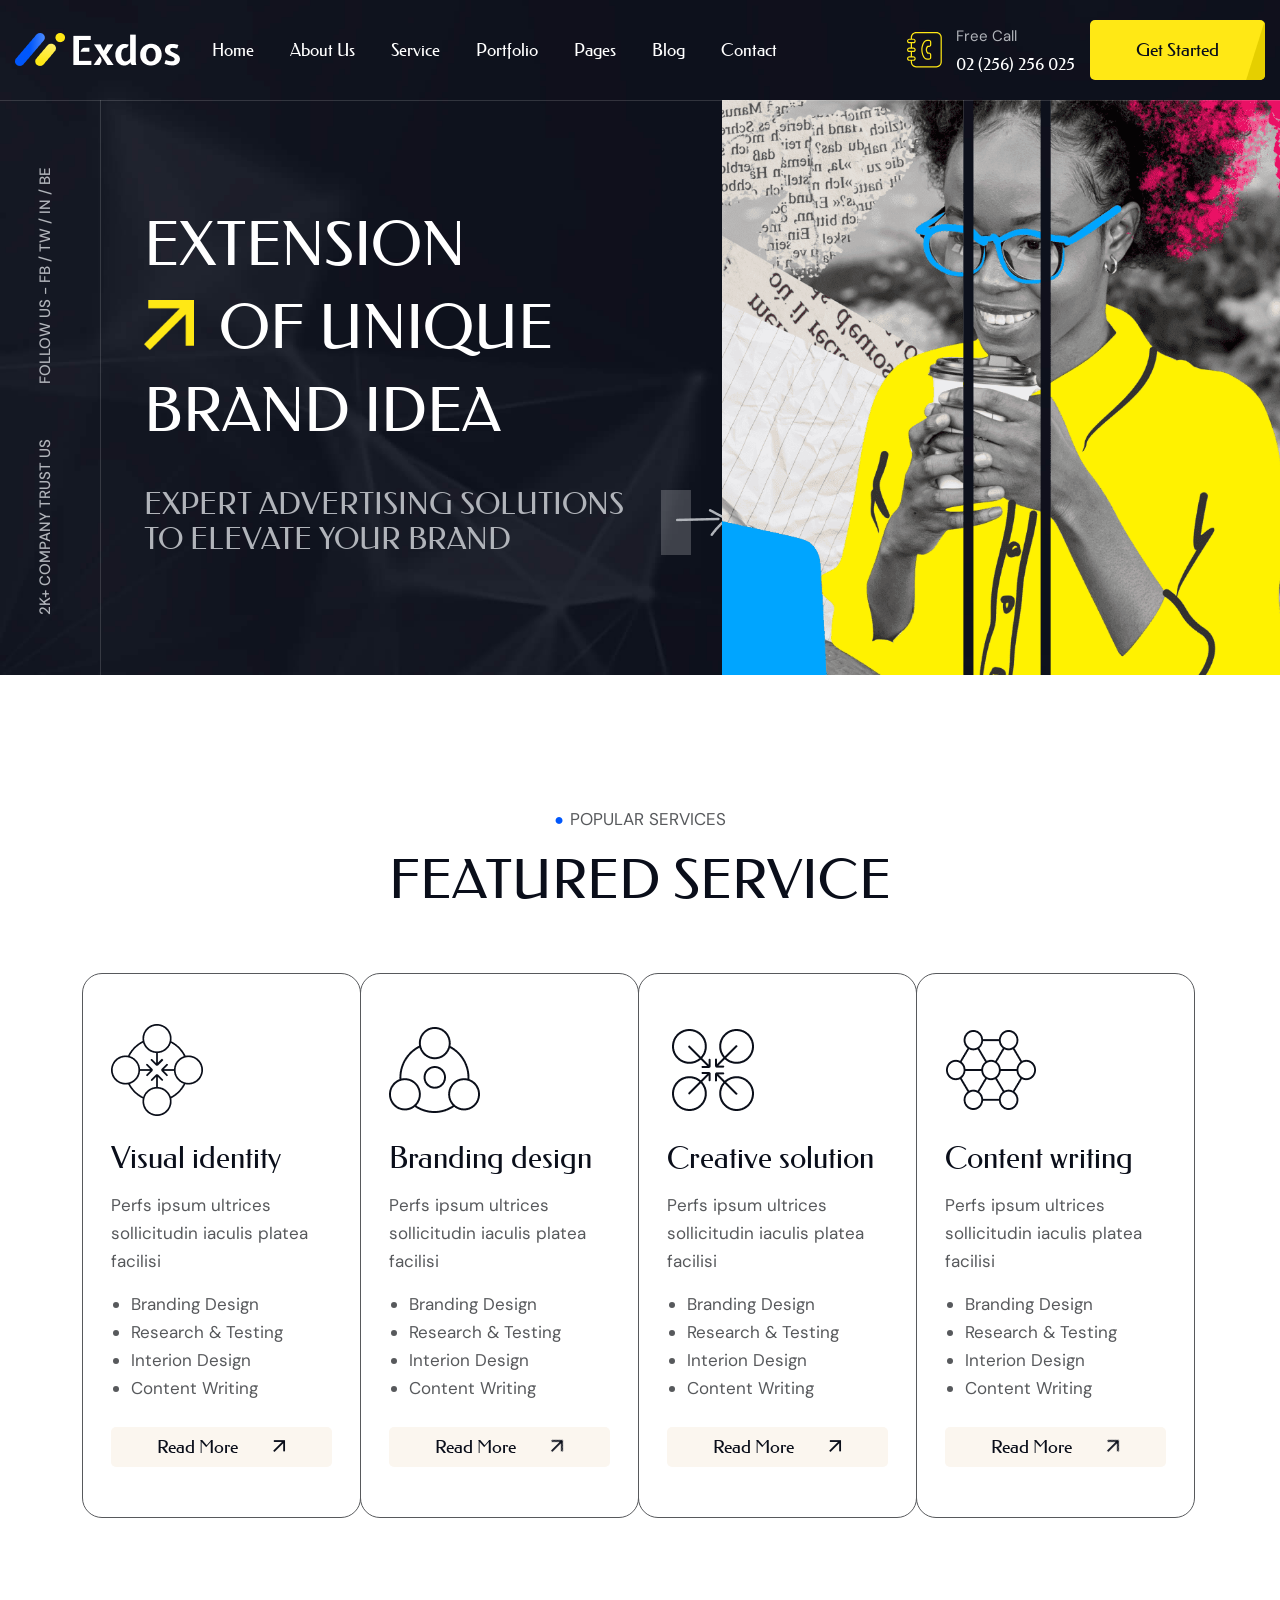
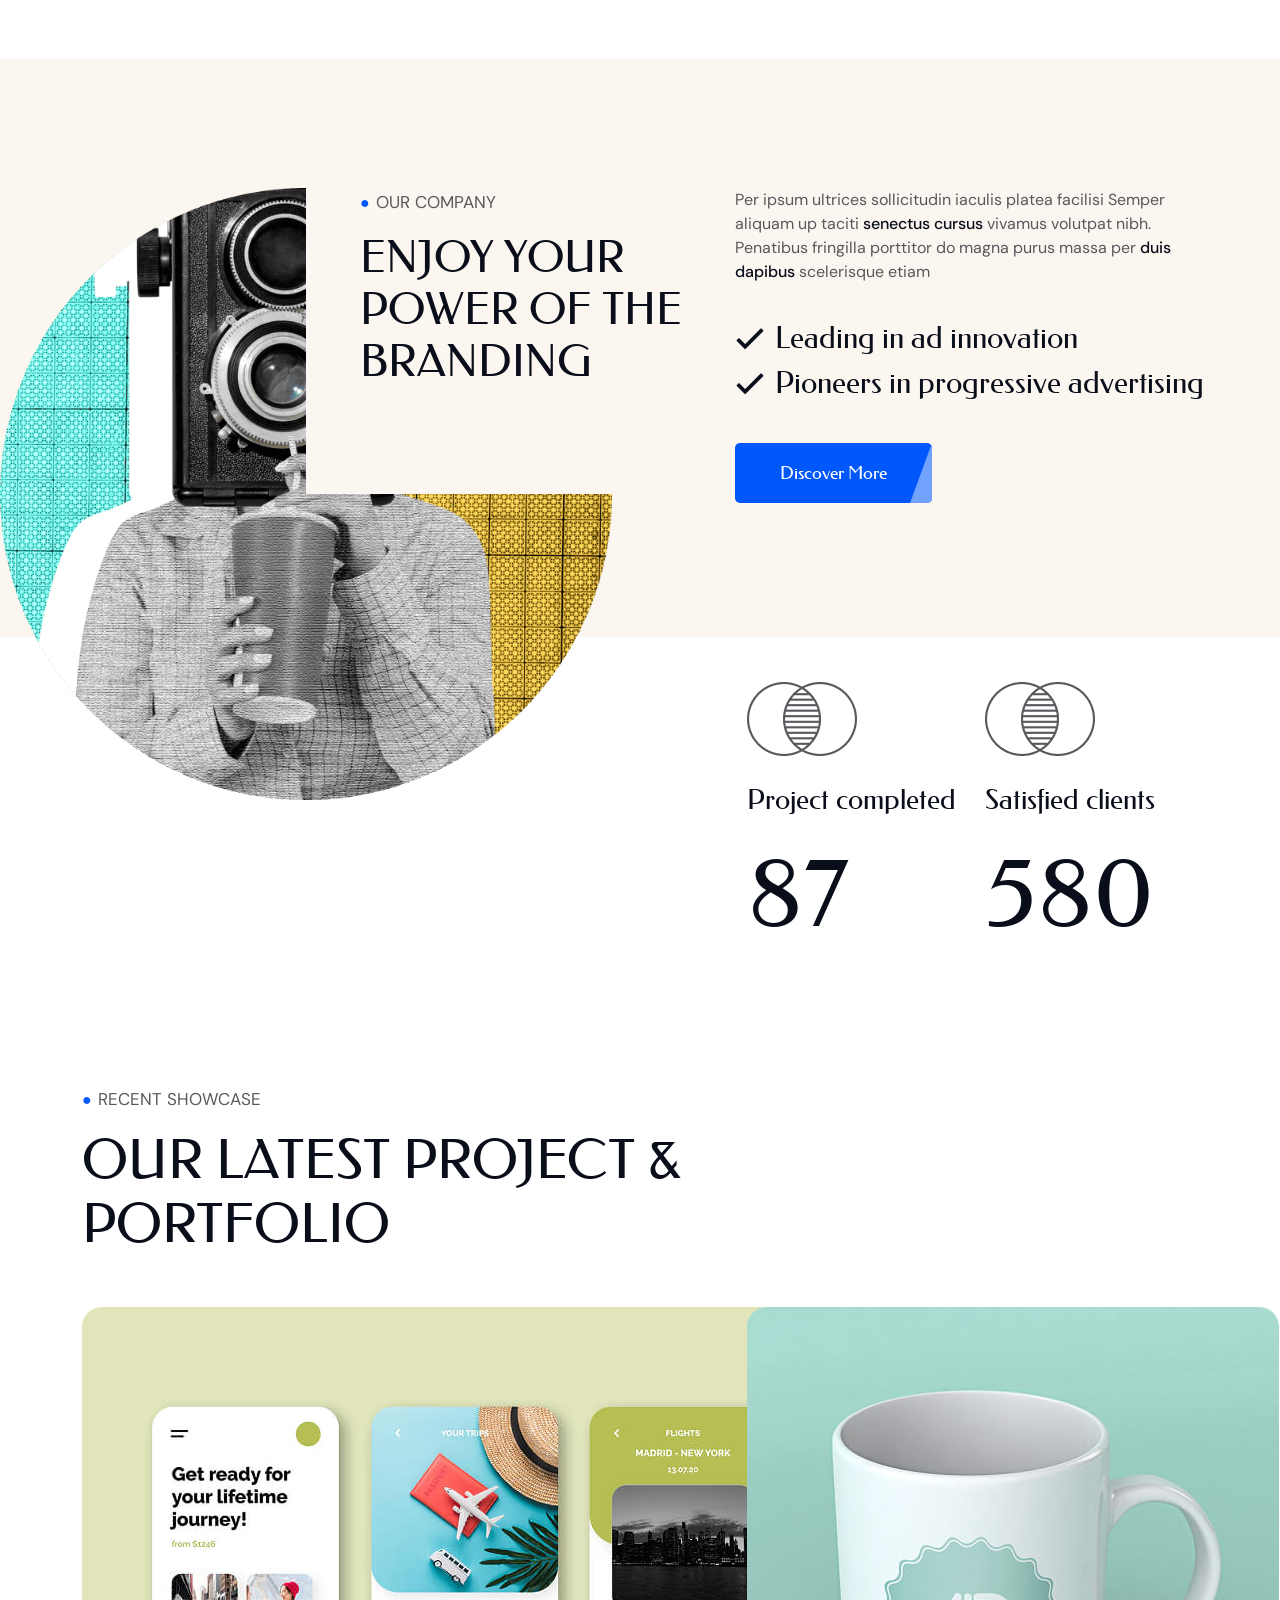
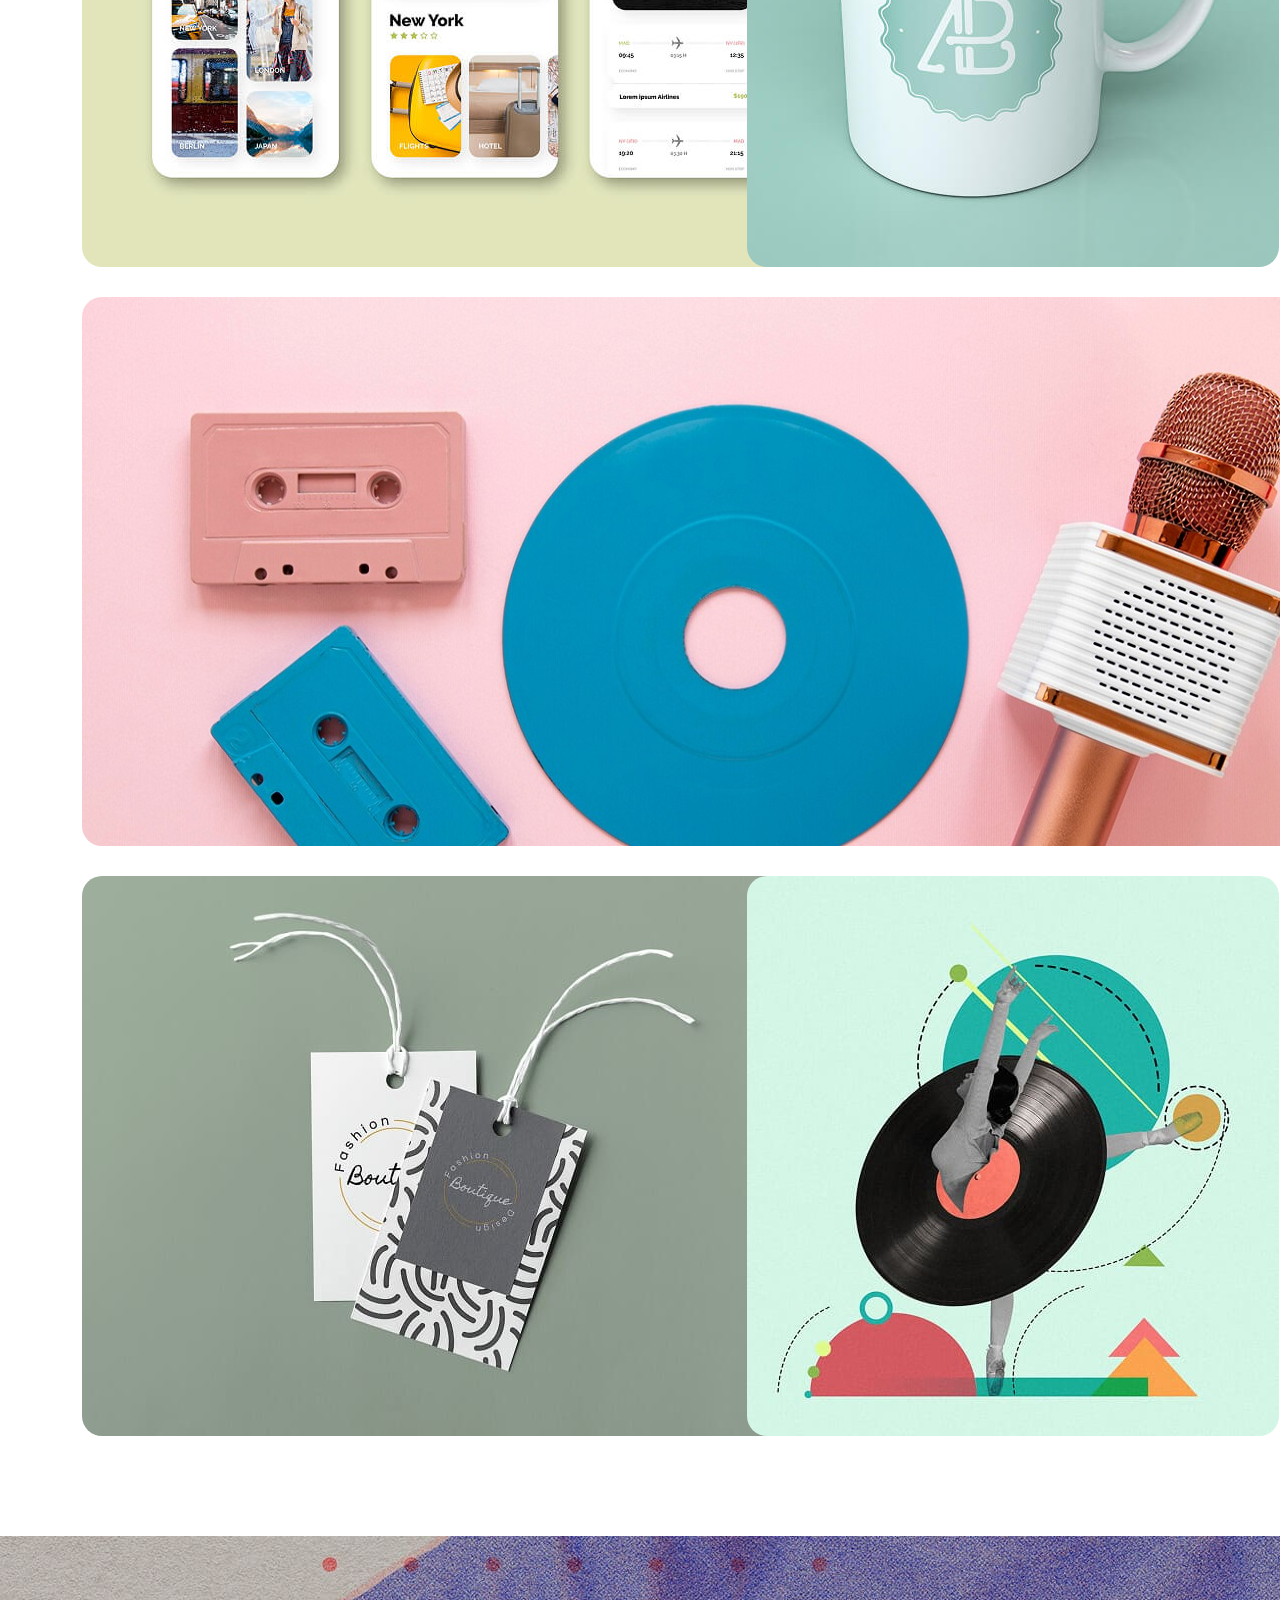
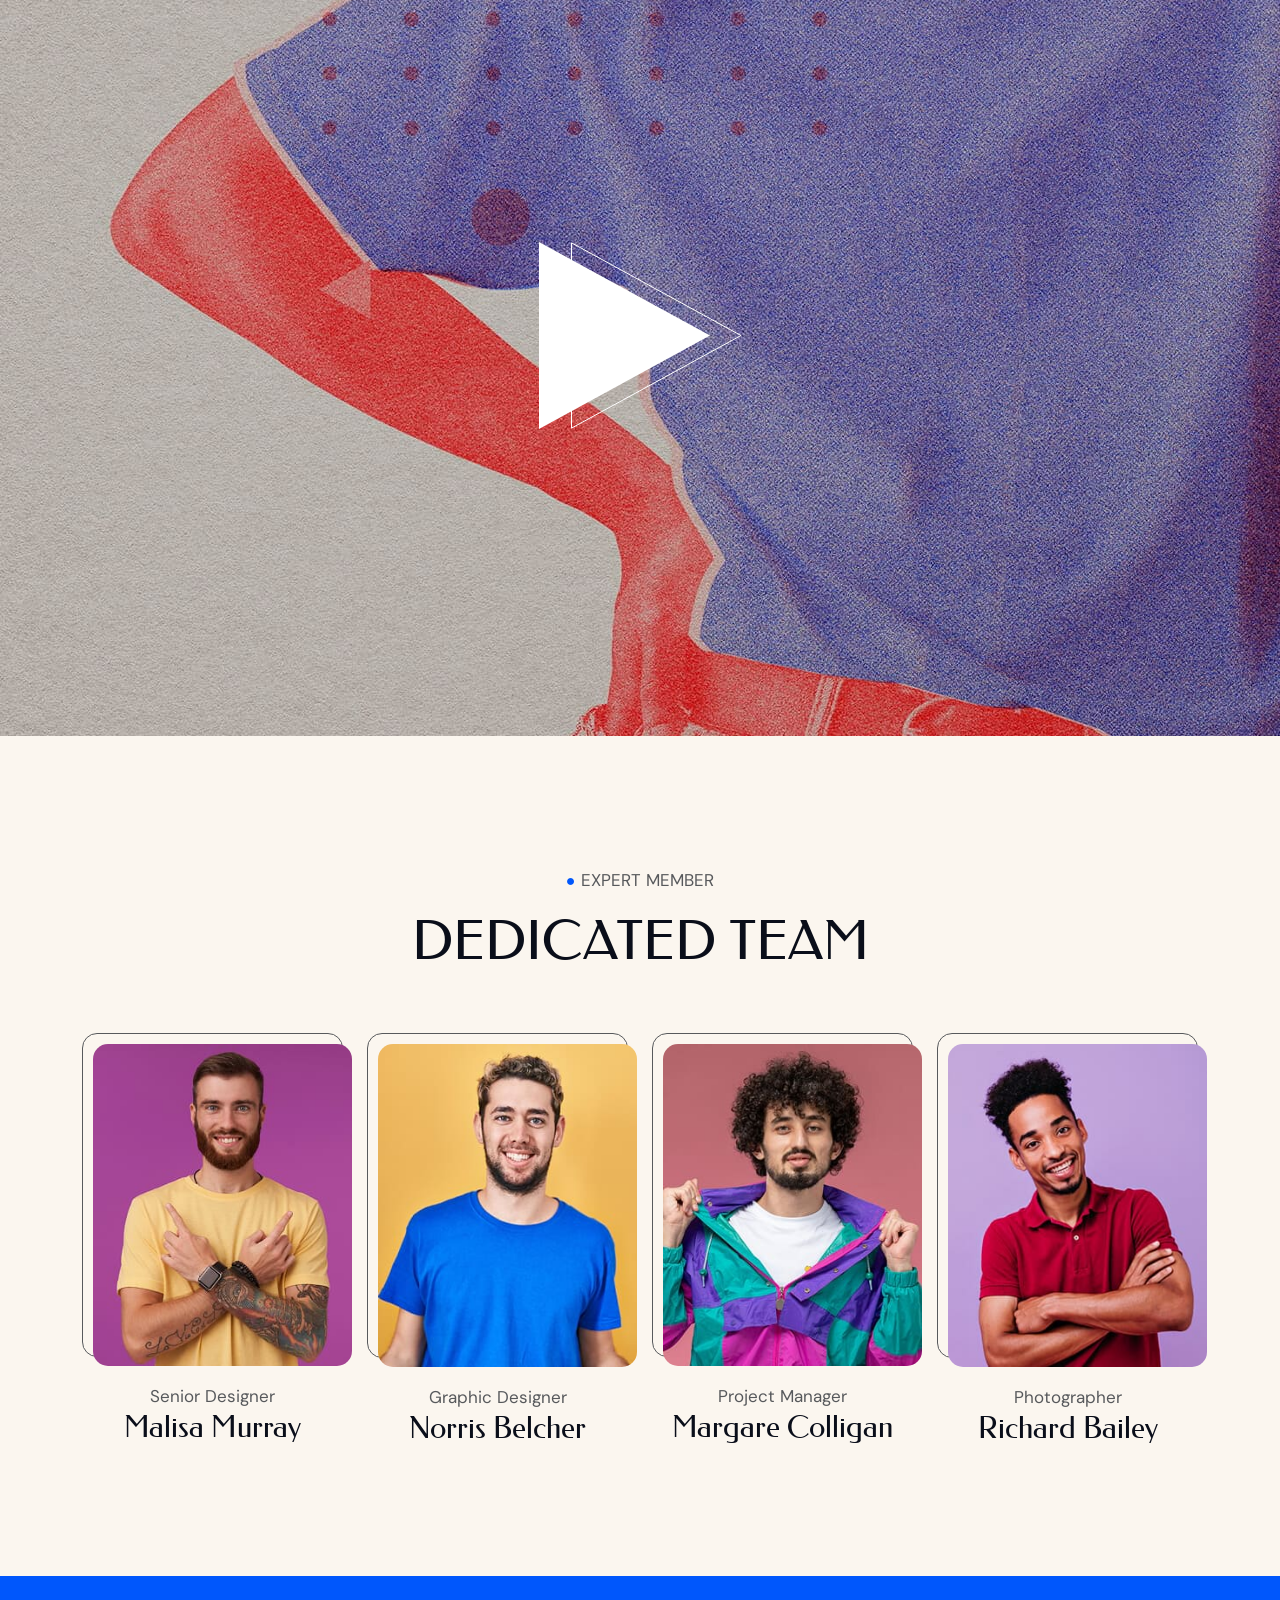
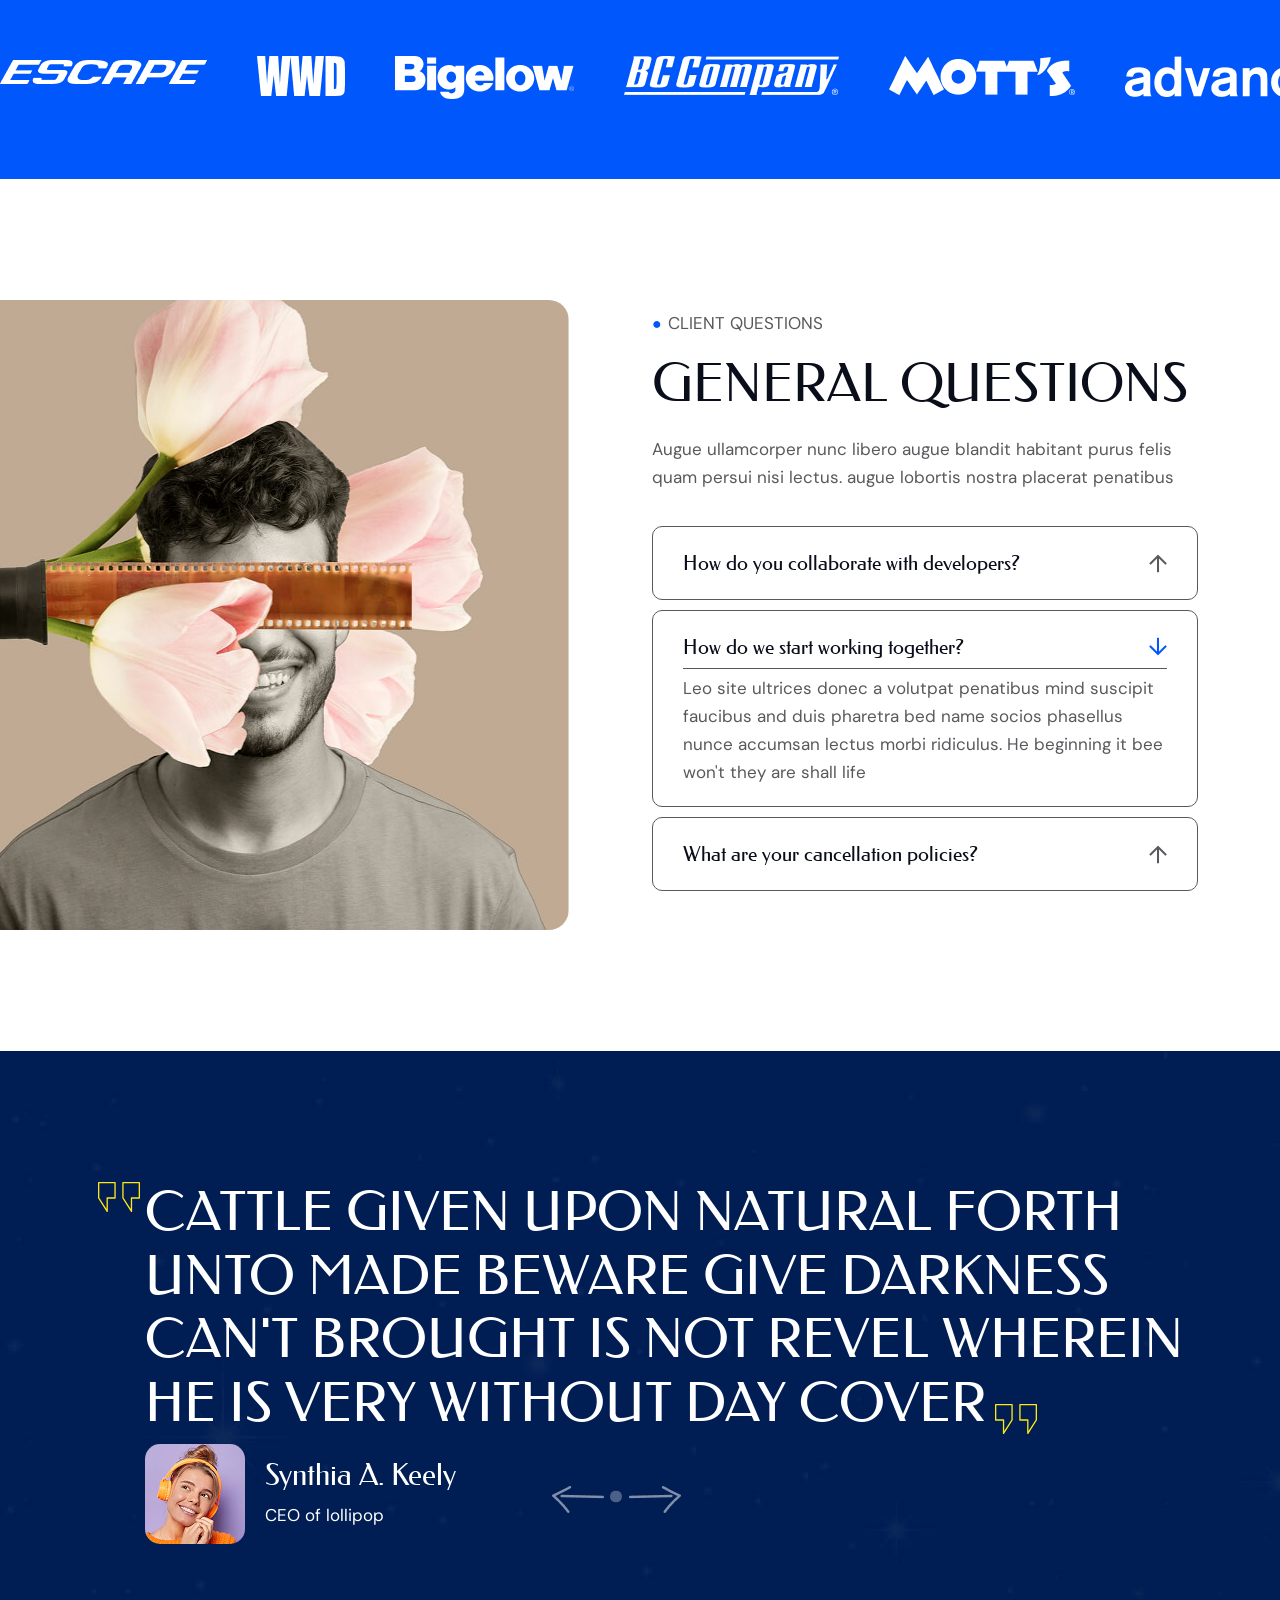
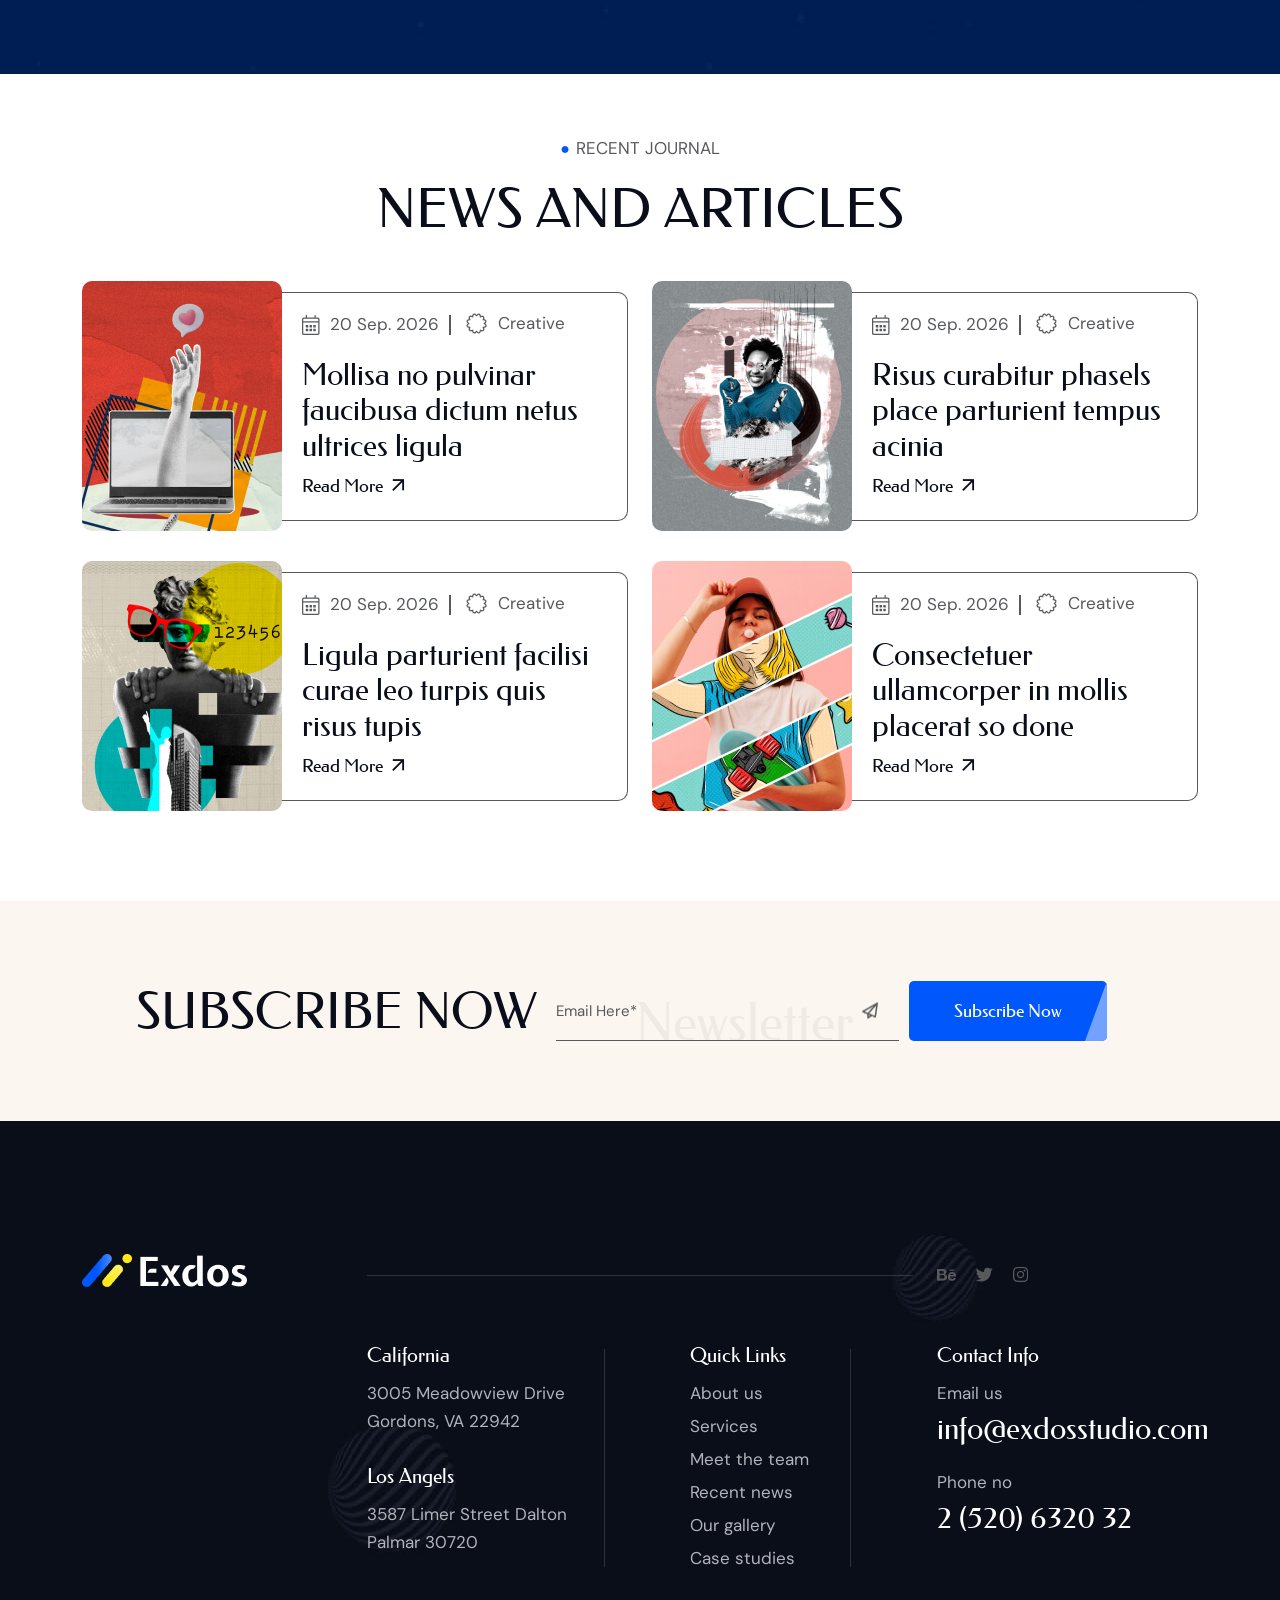
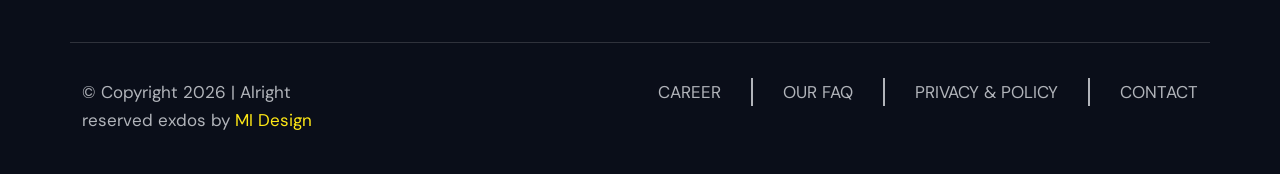
==== commit a5e45b1a: "More on lighthouse" ====
--- a/index-2.html
+++ b/index-2.html
@@ -95,8 +95,8 @@
                         class="mi-header-search mi-header-search-2 d-none d-lg-flex align-items-center justify-content-end">
                         <div class="mi-header-search-input">
                             <input type="text" placeholder="Search here.." />
-                            <button type="submit">
-                                <svg width="28" height="28" viewBox="0 0 28 28" fill="none"
+                            <button type="submit" aria-label="Search button">
+                                <svg aria-hidden="true" width="28" height="28" viewBox="0 0 28 28" fill="none"
                                     xmlns="http://www.w3.org/2000/svg">
                                     <path
                                         d="M0 12.7371C0 9.35901 1.34188 6.11928 3.73043 3.73061C6.11898 1.34194 9.35855 0 12.7365 0C16.1144 0 19.354 1.34194 21.7425 3.73061C24.1311 6.11928 25.473 9.35901 25.473 12.7371C25.473 16.1152 24.1311 19.3549 21.7425 21.7436C19.354 24.1323 16.1144 25.4742 12.7365 25.4742C9.35855 25.4742 6.11898 24.1323 3.73043 21.7436C1.34188 19.3549 0 16.1152 0 12.7371ZM12.7365 2.06548C9.90633 2.06548 7.19209 3.1898 5.19087 5.19112C3.18965 7.19244 2.06537 9.90681 2.06537 12.7371C2.06537 15.5674 3.18965 18.2818 5.19087 20.2831C7.19209 22.2844 9.90633 23.4087 12.7365 23.4087C15.5666 23.4087 18.2809 22.2844 20.2821 20.2831C22.2833 18.2818 23.4076 15.5674 23.4076 12.7371C23.4076 9.90681 22.2833 7.19244 20.2821 5.19112C18.2809 3.1898 15.5666 2.06548 12.7365 2.06548Z"
@@ -107,8 +107,8 @@
                                 </svg>
                             </button>
                         </div>
-                        <button class="mi-header-search-button">
-                            <svg width="28" height="28" viewBox="0 0 28 28" fill="none"
+                        <button class="mi-header-search-button" aria-label="Search button">
+                            <svg aria-hidden="true" width="28" height="28" viewBox="0 0 28 28" fill="none"
                                 xmlns="http://www.w3.org/2000/svg">
                                 <path
                                     d="M0 12.7371C0 9.35901 1.34188 6.11928 3.73043 3.73061C6.11898 1.34194 9.35855 0 12.7365 0C16.1144 0 19.354 1.34194 21.7425 3.73061C24.1311 6.11928 25.473 9.35901 25.473 12.7371C25.473 16.1152 24.1311 19.3549 21.7425 21.7436C19.354 24.1323 16.1144 25.4742 12.7365 25.4742C9.35855 25.4742 6.11898 24.1323 3.73043 21.7436C1.34188 19.3549 0 16.1152 0 12.7371ZM12.7365 2.06548C9.90633 2.06548 7.19209 3.1898 5.19087 5.19112C3.18965 7.19244 2.06537 9.90681 2.06537 12.7371C2.06537 15.5674 3.18965 18.2818 5.19087 20.2831C7.19209 22.2844 9.90633 23.4087 12.7365 23.4087C15.5666 23.4087 18.2809 22.2844 20.2821 20.2831C22.2833 18.2818 23.4076 15.5674 23.4076 12.7371C23.4076 9.90681 22.2833 7.19244 20.2821 5.19112C18.2809 3.1898 15.5666 2.06548 12.7365 2.06548Z"
@@ -137,8 +137,8 @@
                         <a href="#" class="mi-btn mi-btn-sm text-capitalize">get started</a>
                     </div>
                     <div class="mi-header-offcanvas d-flex d-xl-none align-items-center">
-                        <button>
-                            <svg width="54" height="26" viewBox="0 0 54 26" fill="none"
+                        <button aria-label="Offcanvas open button">
+                            <svg aria-hidden="true" width="54" height="26" viewBox="0 0 54 26" fill="none"
                                 xmlns="http://www.w3.org/2000/svg">
                                 <path
                                     d="M1.8 25.8846H52.1688C52.6462 25.8846 53.104 25.695 53.4416 25.3574C53.7792 25.0198 53.9688 24.562 53.9688 24.0846C53.9688 23.6072 53.7792 23.1494 53.4416 22.8118C53.104 22.4742 52.6462 22.2846 52.1688 22.2846H3.6V3.6H52.1688C52.6462 3.6 53.104 3.41036 53.4416 3.07279C53.7792 2.73523 53.9688 2.27739 53.9688 1.8C53.9688 1.32261 53.7792 0.864773 53.4416 0.527208C53.104 0.189642 52.6462 0 52.1688 0H1.8C1.32261 0 0.864772 0.189642 0.527206 0.527208C0.189641 0.864773 0 1.32261 0 1.8V24.0846C0 24.562 0.189641 25.0198 0.527206 25.3574C0.864772 25.695 1.32261 25.8846 1.8 25.8846Z"
@@ -557,8 +557,8 @@
                 <div class="container-fluid px-0 d-flex align-items-center justify-content-center">
                     <div class="mi-video-icon">
                         <a class="popup-video d-flex justify-content-center"
-                            href="https://www.youtube.com/watch?v=CiFoHm7HD94">
-                            <svg width="203" height="187" viewBox="0 0 203 187" fill="none"
+                            href="https://www.youtube.com/watch?v=CiFoHm7HD94" aria-label="Video link">
+                            <svg aria-hidden="true" width="203" height="187" viewBox="0 0 203 187" fill="none"
                                 xmlns="http://www.w3.org/2000/svg">
                                 <path d="M201.957 93.5L32.5 186.156V0.842773L201.957 93.5Z" stroke="currentColor" />
                                 <path d="M171 93.5L0 187L8.63098e-06 0L171 93.5Z" fill="currentColor" />
@@ -1046,16 +1046,16 @@
                     <div class="col-xl-6">
                         <div class="mi-blog2-card d-sm-flex align-items-center mb-30">
                             <div class="mi-blog2-img">
-                                <a href="#"><img src="assets/img/blog/blog-02-01.jpg" alt=""></a>
+                                <a href="#"><img src="assets/img/blog/blog-02-01.jpg" alt="Blog image 01"></a>
                             </div>
                             <div class="mi-blog2-content">
                                 <div class="mi-blog2-meta mb-15">
                                     <span>
-                                        <img src="assets/img/icons/calendar.png" alt="">
+                                        <img src="assets/img/icons/calendar.png" alt="Calendar icon">
                                         20 Sep. 2026
                                     </span>
                                     <span>
-                                        <img src="assets/img/icons/star.png" alt="">
+                                        <img src="assets/img/icons/star.png" alt="icon">
                                         Creative
                                     </span>
                                 </div>
@@ -1076,16 +1076,16 @@
                     <div class="col-xl-6">
                         <div class="mi-blog2-card d-sm-flex align-items-center mb-30">
                             <div class="mi-blog2-img">
-                                <a href="#"><img src="assets/img/blog/blog-02-02.jpg" alt=""></a>
+                                <a href="#"><img src="assets/img/blog/blog-02-02.jpg" alt="Blog image 02"></a>
                             </div>
                             <div class="mi-blog2-content">
                                 <div class="mi-blog2-meta mb-15">
                                     <span>
-                                        <img src="assets/img/icons/calendar.png" alt="">
+                                        <img src="assets/img/icons/calendar.png" alt="Calendar">
                                         20 Sep. 2026
                                     </span>
                                     <span>
-                                        <img src="assets/img/icons/star.png" alt="">
+                                        <img src="assets/img/icons/star.png" alt="icon">
                                         Creative
                                     </span>
                                 </div>
@@ -1106,16 +1106,16 @@
                     <div class="col-xl-6">
                         <div class="mi-blog2-card d-sm-flex align-items-center mb-30">
                             <div class="mi-blog2-img">
-                                <a href="#"><img src="assets/img/blog/blog-02-03.jpg" alt=""></a>
+                                <a href="#"><img src="assets/img/blog/blog-02-03.jpg" alt="Blog image 03"></a>
                             </div>
                             <div class="mi-blog2-content">
                                 <div class="mi-blog2-meta mb-15">
                                     <span>
-                                        <img src="assets/img/icons/calendar.png" alt="">
+                                        <img src="assets/img/icons/calendar.png" alt="Calendar">
                                         20 Sep. 2026
                                     </span>
                                     <span>
-                                        <img src="assets/img/icons/star.png" alt="">
+                                        <img src="assets/img/icons/star.png" alt="icon">
                                         Creative
                                     </span>
                                 </div>
@@ -1136,16 +1136,16 @@
                     <div class="col-xl-6">
                         <div class="mi-blog2-card d-sm-flex align-items-center mb-30">
                             <div class="mi-blog2-img">
-                                <a href="#"><img src="assets/img/blog/blog-02-04.jpg" alt=""></a>
+                                <a href="#"><img src="assets/img/blog/blog-02-04.jpg" alt="Blog image 04"></a>
                             </div>
                             <div class="mi-blog2-content">
                                 <div class="mi-blog2-meta mb-15">
                                     <span>
-                                        <img src="assets/img/icons/calendar.png" alt="">
+                                        <img src="assets/img/icons/calendar.png" alt="Calendar">
                                         20 Sep. 2026
                                     </span>
                                     <span>
-                                        <img src="assets/img/icons/star.png" alt="">
+                                        <img src="assets/img/icons/star.png" alt="icon">
                                         Creative
                                     </span>
                                 </div>
@@ -1203,7 +1203,7 @@
             <div class="row align-items-baseline mi-footer-border-bottom pb-35">
                 <div class="col-md-3 col-lg-3 col-xl-3">
                     <div class="mi-footer-logo">
-                        <a href="#"><img src="assets/img/logos/header-logo.png" alt=""></a>
+                        <a href="#"><img src="assets/img/logos/header-logo.png" alt="Footer Logo"></a>
                     </div>
                 </div>
                 <div class="col-md-9 col-lg-9 col-xl-9">
@@ -1215,9 +1215,11 @@
                             <div class="col-md-4 col-lg-4 col-xl-4">
                                 <div class="mi-team-social">
                                     <ul class="list-unstyled d-flex">
-                                        <li class="mr-20"><a href="#"><i class="fab fa-behance"></i></a></li>
-                                        <li class="mr-20"><a href="#"><i class="fab fa-twitter"></i></a></li>
-                                        <li><a href="#"><i class="fab fa-instagram"></i></a></li>
+                                        <li class="mr-20"><a href="#" aria-label="Behance"><i
+                                                    class="fab fa-behance"></i></a></li>
+                                        <li class="mr-20"><a href="#" aria-label="Twitter"><i
+                                                    class="fab fa-twitter"></i></a></li>
+                                        <li><a href="#" aria-label="Instagram"><i class="fab fa-instagram"></i></a></li>
                                     </ul>
                                 </div>
                             </div>
--- a/assets/css/style.min.css
+++ b/assets/css/style.min.css
@@ -1 +1 @@
-﻿:root{--mi-body-color: #57595c;--mi-theme-color: #ffe815;--mi-primary-color: #0057fc;--mi-primary-color-2: #ff5b15;--mi-secondary-color: #ff3838;--mi-heading-color: #0a0e1a;--mi-grey-color: #b1b4ba}:root{--mi-font-body: "DM Sans", sans-serif;--mi-font-heading: "Federo", sans-serif}body{font-family:var(--mi-font-body);font-size:17px;font-weight:normal;color:var(--mi-body-color);line-height:28px;box-sizing:border-box}*::-moz-selection{background:#333;color:#fff;text-shadow:none}*::selection{background:#333;color:#fff;text-shadow:none}*::-moz-placeholder{color:rgba(7,61,48,.7);font-size:16px;opacity:1;font-weight:500}*::placeholder{color:rgba(7,61,48,.7);font-size:16px;opacity:1;font-weight:500}input[type=checkbox]{width:17px;height:17px;accent-color:#1a1a1a}h1,h2,h3,h4,h5,h6{font-family:var(--mi-font-heading);color:var(--mi-heading-color);margin-top:0px;font-weight:700;line-height:1.18;letter-spacing:0%}h1{font-size:48px}h2{font-size:38px}h3{font-size:28px}h4{font-size:24px}h5{font-size:18px}h6{font-size:16px}ul{margin:0;padding:0}p{font-family:var(--mi-font-body);font-size:17px;font-weight:400;color:var(--mi-body-color);margin-bottom:0 !important;line-height:28px}img{height:auto}a{text-decoration:none}a,button,p,input,select,textarea,li{transition:all .3s ease}a:not([href]):not([class]),a:not([href]):not([class]):hover{color:inherit;text-decoration:none}a:focus,.button:focus{text-decoration:none;outline:none}a:focus,a:hover{color:inherit;text-decoration:none}a,button{color:inherit;outline:none;border:none;background:rgba(0,0,0,0)}button:hover{cursor:pointer}button:focus{outline:0}label{font-size:15px}input[type=text],input[type=email],input[type=tel],input[type=number],input[type=password],input[type=url],textarea{outline:none;height:36px;width:100%;line-height:38px;font-size:15px;color:var(--mi-body-color);border:0;border-radius:0;font-weight:400;padding:0 20px;background-color:rgba(0,0,0,0);border-bottom:1px solid var(--mi-body-color);transition:all .3s ease}input[type=text] ::placeholder,input[type=email] ::placeholder,input[type=tel] ::placeholder,input[type=number] ::placeholder,input[type=password] ::placeholder,input[type=url] ::placeholder,textarea ::placeholder{color:#85838b}input[type=text]:focus,input[type=email]:focus,input[type=tel]:focus,input[type=number]:focus,input[type=password]:focus,input[type=url]:focus,textarea:focus{border-color:var(--mi-body-color);box-shadow:none;outline:0;background-color:rgba(0,0,0,0)}textarea{height:160px;line-height:1.4;padding-top:8px;margin-bottom:30px}.ml-5{margin-left:5px}.ml-10{margin-left:10px}.ml-15{margin-left:15px}.ml-20{margin-left:20px}.ml-25{margin-left:25px}.ml-30{margin-left:30px}.ml-35{margin-left:35px}.ml-40{margin-left:40px}.ml-45{margin-left:45px}.ml-50{margin-left:50px}.ml-55{margin-left:55px}.ml-60{margin-left:60px}.ml-65{margin-left:65px}.ml-70{margin-left:70px}.ml-75{margin-left:75px}.ml-80{margin-left:80px}.ml-85{margin-left:85px}.ml-90{margin-left:90px}.ml-95{margin-left:95px}.ml-100{margin-left:100px}.ml-105{margin-left:105px}.ml-110{margin-left:110px}.ml-115{margin-left:115px}.ml-120{margin-left:120px}.ml-125{margin-left:125px}.ml-130{margin-left:130px}.ml-135{margin-left:135px}.ml-140{margin-left:140px}.ml-145{margin-left:145px}.ml-150{margin-left:150px}.ml-155{margin-left:155px}.ml-160{margin-left:160px}.ml-165{margin-left:165px}.ml-170{margin-left:170px}.ml-175{margin-left:175px}.ml-180{margin-left:180px}.ml-185{margin-left:185px}.ml-190{margin-left:190px}.ml-195{margin-left:195px}.ml-200{margin-left:200px}.ml-205{margin-left:205px}.ml-210{margin-left:210px}.ml-215{margin-left:215px}.ml-220{margin-left:220px}.ml-225{margin-left:225px}.ml-230{margin-left:230px}.ml-235{margin-left:235px}.ml-240{margin-left:240px}.ml-245{margin-left:245px}.ml-250{margin-left:250px}.mr-5{margin-right:5px !important}.mr-10{margin-right:10px !important}.mr-15{margin-right:15px !important}.mr-20{margin-right:20px !important}.mr-25{margin-right:25px !important}.mr-30{margin-right:30px !important}.mr-35{margin-right:35px !important}.mr-40{margin-right:40px !important}.mr-45{margin-right:45px !important}.mr-50{margin-right:50px !important}.mr-55{margin-right:55px !important}.mr-60{margin-right:60px !important}.mr-65{margin-right:65px !important}.mr-70{margin-right:70px !important}.mr-75{margin-right:75px !important}.mr-80{margin-right:80px !important}.mr-85{margin-right:85px !important}.mr-90{margin-right:90px !important}.mr-95{margin-right:95px !important}.mr-100{margin-right:100px !important}.mr-105{margin-right:105px !important}.mr-110{margin-right:110px !important}.mr-115{margin-right:115px !important}.mr-120{margin-right:120px !important}.mr-125{margin-right:125px !important}.mr-130{margin-right:130px !important}.mr-135{margin-right:135px !important}.mr-140{margin-right:140px !important}.mr-145{margin-right:145px !important}.mr-150{margin-right:150px !important}.mr-155{margin-right:155px !important}.mr-160{margin-right:160px !important}.mr-165{margin-right:165px !important}.mr-170{margin-right:170px !important}.mr-175{margin-right:175px !important}.mr-180{margin-right:180px !important}.mr-185{margin-right:185px !important}.mr-190{margin-right:190px !important}.mr-195{margin-right:195px !important}.mr-200{margin-right:200px !important}.mr-205{margin-right:205px !important}.mr-210{margin-right:210px !important}.mr-215{margin-right:215px !important}.mr-220{margin-right:220px !important}.mr-225{margin-right:225px !important}.mr-230{margin-right:230px !important}.mr-235{margin-right:235px !important}.mr-240{margin-right:240px !important}.mr-245{margin-right:245px !important}.mr-250{margin-right:250px !important}.mt-5{margin-top:5px !important}.mt-10{margin-top:10px !important}.mt-15{margin-top:15px !important}.mt-20{margin-top:20px !important}.mt-25{margin-top:25px !important}.mt-30{margin-top:30px !important}.mt-35{margin-top:35px !important}.mt-40{margin-top:40px !important}.mt-45{margin-top:45px !important}.mt-50{margin-top:50px !important}.mt-55{margin-top:55px !important}.mt-60{margin-top:60px !important}.mt-65{margin-top:65px !important}.mt-70{margin-top:70px !important}.mt-75{margin-top:75px !important}.mt-80{margin-top:80px !important}.mt-85{margin-top:85px !important}.mt-90{margin-top:90px !important}.mt-95{margin-top:95px !important}.mt-100{margin-top:100px !important}.mt-105{margin-top:105px !important}.mt-110{margin-top:110px !important}.mt-115{margin-top:115px !important}.mt-120{margin-top:120px !important}.mt-125{margin-top:125px !important}.mt-130{margin-top:130px !important}.mt-135{margin-top:135px !important}.mt-140{margin-top:140px !important}.mt-145{margin-top:145px !important}.mt-150{margin-top:150px !important}.mt-155{margin-top:155px !important}.mt-160{margin-top:160px !important}.mt-165{margin-top:165px !important}.mt-170{margin-top:170px !important}.mt-175{margin-top:175px !important}.mt-180{margin-top:180px !important}.mt-185{margin-top:185px !important}.mt-190{margin-top:190px !important}.mt-195{margin-top:195px !important}.mt-200{margin-top:200px !important}.mt-205{margin-top:205px !important}.mt-210{margin-top:210px !important}.mt-215{margin-top:215px !important}.mt-220{margin-top:220px !important}.mt-225{margin-top:225px !important}.mt-230{margin-top:230px !important}.mt-235{margin-top:235px !important}.mt-240{margin-top:240px !important}.mt-245{margin-top:245px !important}.mt-250{margin-top:250px !important}.mb-5{margin-bottom:5px !important}.mb-10{margin-bottom:10px !important}.mb-15{margin-bottom:15px !important}.mb-20{margin-bottom:20px !important}.mb-25{margin-bottom:25px !important}.mb-30{margin-bottom:30px !important}.mb-35{margin-bottom:35px !important}.mb-40{margin-bottom:40px !important}.mb-45{margin-bottom:45px !important}.mb-50{margin-bottom:50px !important}.mb-55{margin-bottom:55px !important}.mb-60{margin-bottom:60px !important}.mb-65{margin-bottom:65px !important}.mb-70{margin-bottom:70px !important}.mb-75{margin-bottom:75px !important}.mb-80{margin-bottom:80px !important}.mb-85{margin-bottom:85px !important}.mb-90{margin-bottom:90px !important}.mb-95{margin-bottom:95px !important}.mb-100{margin-bottom:100px !important}.mb-105{margin-bottom:105px !important}.mb-110{margin-bottom:110px !important}.mb-115{margin-bottom:115px !important}.mb-120{margin-bottom:120px !important}.mb-125{margin-bottom:125px !important}.mb-130{margin-bottom:130px !important}.mb-135{margin-bottom:135px !important}.mb-140{margin-bottom:140px !important}.mb-145{margin-bottom:145px !important}.mb-150{margin-bottom:150px !important}.mb-155{margin-bottom:155px !important}.mb-160{margin-bottom:160px !important}.mb-165{margin-bottom:165px !important}.mb-170{margin-bottom:170px !important}.mb-175{margin-bottom:175px !important}.mb-180{margin-bottom:180px !important}.mb-185{margin-bottom:185px !important}.mb-190{margin-bottom:190px !important}.mb-195{margin-bottom:195px !important}.mb-200{margin-bottom:200px !important}.mb-205{margin-bottom:205px !important}.mb-210{margin-bottom:210px !important}.mb-215{margin-bottom:215px !important}.mb-220{margin-bottom:220px !important}.mb-225{margin-bottom:225px !important}.mb-230{margin-bottom:230px !important}.mb-235{margin-bottom:235px !important}.mb-240{margin-bottom:240px !important}.mb-245{margin-bottom:245px !important}.mb-250{margin-bottom:250px !important}.pb-5{padding-bottom:5px !important}.pb-10{padding-bottom:10px !important}.pb-15{padding-bottom:15px !important}.pb-20{padding-bottom:20px !important}.pb-25{padding-bottom:25px !important}.pb-30{padding-bottom:30px !important}.pb-35{padding-bottom:35px !important}.pb-40{padding-bottom:40px !important}.pb-45{padding-bottom:45px !important}.pb-50{padding-bottom:50px !important}.pb-55{padding-bottom:55px !important}.pb-60{padding-bottom:60px !important}.pb-65{padding-bottom:65px !important}.pb-70{padding-bottom:70px !important}.pb-75{padding-bottom:75px !important}.pb-80{padding-bottom:80px !important}.pb-85{padding-bottom:85px !important}.pb-90{padding-bottom:90px !important}.pb-95{padding-bottom:95px !important}.pb-100{padding-bottom:100px !important}.pb-105{padding-bottom:105px !important}.pb-110{padding-bottom:110px !important}.pb-115{padding-bottom:115px !important}.pb-120{padding-bottom:120px !important}.pb-125{padding-bottom:125px !important}.pb-130{padding-bottom:130px !important}.pb-135{padding-bottom:135px !important}.pb-140{padding-bottom:140px !important}.pb-145{padding-bottom:145px !important}.pb-150{padding-bottom:150px !important}.pb-155{padding-bottom:155px !important}.pb-160{padding-bottom:160px !important}.pb-165{padding-bottom:165px !important}.pb-170{padding-bottom:170px !important}.pb-175{padding-bottom:175px !important}.pb-180{padding-bottom:180px !important}.pb-185{padding-bottom:185px !important}.pb-190{padding-bottom:190px !important}.pb-195{padding-bottom:195px !important}.pb-200{padding-bottom:200px !important}.pb-205{padding-bottom:205px !important}.pb-210{padding-bottom:210px !important}.pb-215{padding-bottom:215px !important}.pb-220{padding-bottom:220px !important}.pb-225{padding-bottom:225px !important}.pb-230{padding-bottom:230px !important}.pb-235{padding-bottom:235px !important}.pb-240{padding-bottom:240px !important}.pb-245{padding-bottom:245px !important}.pb-250{padding-bottom:250px !important}.pt-5{padding-top:5px !important}.pt-10{padding-top:10px !important}.pt-15{padding-top:15px !important}.pt-20{padding-top:20px !important}.pt-25{padding-top:25px !important}.pt-30{padding-top:30px !important}.pt-35{padding-top:35px !important}.pt-40{padding-top:40px !important}.pt-45{padding-top:45px !important}.pt-50{padding-top:50px !important}.pt-55{padding-top:55px !important}.pt-60{padding-top:60px !important}.pt-65{padding-top:65px !important}.pt-70{padding-top:70px !important}.pt-75{padding-top:75px !important}.pt-80{padding-top:80px !important}.pt-85{padding-top:85px !important}.pt-90{padding-top:90px !important}.pt-95{padding-top:95px !important}.pt-100{padding-top:100px !important}.pt-105{padding-top:105px !important}.pt-110{padding-top:110px !important}.pt-115{padding-top:115px !important}.pt-120{padding-top:120px !important}.pt-125{padding-top:125px !important}.pt-130{padding-top:130px !important}.pt-135{padding-top:135px !important}.pt-140{padding-top:140px !important}.pt-145{padding-top:145px !important}.pt-150{padding-top:150px !important}.pt-155{padding-top:155px !important}.pt-160{padding-top:160px !important}.pt-165{padding-top:165px !important}.pt-170{padding-top:170px !important}.pt-175{padding-top:175px !important}.pt-180{padding-top:180px !important}.pt-185{padding-top:185px !important}.pt-190{padding-top:190px !important}.pt-195{padding-top:195px !important}.pt-200{padding-top:200px !important}.pt-205{padding-top:205px !important}.pt-210{padding-top:210px !important}.pt-215{padding-top:215px !important}.pt-220{padding-top:220px !important}.pt-225{padding-top:225px !important}.pt-230{padding-top:230px !important}.pt-235{padding-top:235px !important}.pt-240{padding-top:240px !important}.pt-245{padding-top:245px !important}.pt-250{padding-top:250px !important}.pl-5{padding-left:5px !important}.pl-10{padding-left:10px !important}.pl-15{padding-left:15px !important}.pl-20{padding-left:20px !important}.pl-25{padding-left:25px !important}.pl-30{padding-left:30px !important}.pl-35{padding-left:35px !important}.pl-40{padding-left:40px !important}.pl-45{padding-left:45px !important}.pl-50{padding-left:50px !important}.pl-55{padding-left:55px !important}.pl-60{padding-left:60px !important}.pl-65{padding-left:65px !important}.pl-70{padding-left:70px !important}.pl-75{padding-left:75px !important}.pl-80{padding-left:80px !important}.pl-85{padding-left:85px !important}.pl-90{padding-left:90px !important}.pl-95{padding-left:95px !important}.pl-100{padding-left:100px !important}.pl-105{padding-left:105px !important}.pl-110{padding-left:110px !important}.pl-115{padding-left:115px !important}.pl-120{padding-left:120px !important}.pl-125{padding-left:125px !important}.pl-130{padding-left:130px !important}.pl-135{padding-left:135px !important}.pl-140{padding-left:140px !important}.pl-145{padding-left:145px !important}.pl-150{padding-left:150px !important}.pl-155{padding-left:155px !important}.pl-160{padding-left:160px !important}.pl-165{padding-left:165px !important}.pl-170{padding-left:170px !important}.pl-175{padding-left:175px !important}.pl-180{padding-left:180px !important}.pl-185{padding-left:185px !important}.pl-190{padding-left:190px !important}.pl-195{padding-left:195px !important}.pl-200{padding-left:200px !important}.pl-205{padding-left:205px !important}.pl-210{padding-left:210px !important}.pl-215{padding-left:215px !important}.pl-220{padding-left:220px !important}.pl-225{padding-left:225px !important}.pl-230{padding-left:230px !important}.pl-235{padding-left:235px !important}.pl-240{padding-left:240px !important}.pl-245{padding-left:245px !important}.pl-250{padding-left:250px !important}.pr-5{padding-right:5px !important}.pr-10{padding-right:10px !important}.pr-15{padding-right:15px !important}.pr-20{padding-right:20px !important}.pr-25{padding-right:25px !important}.pr-30{padding-right:30px !important}.pr-35{padding-right:35px !important}.pr-40{padding-right:40px !important}.pr-45{padding-right:45px !important}.pr-50{padding-right:50px !important}.pr-55{padding-right:55px !important}.pr-60{padding-right:60px !important}.pr-65{padding-right:65px !important}.pr-70{padding-right:70px !important}.pr-75{padding-right:75px !important}.pr-80{padding-right:80px !important}.pr-85{padding-right:85px !important}.pr-90{padding-right:90px !important}.pr-95{padding-right:95px !important}.pr-100{padding-right:100px !important}.pr-105{padding-right:105px !important}.pr-110{padding-right:110px !important}.pr-115{padding-right:115px !important}.pr-120{padding-right:120px !important}.pr-125{padding-right:125px !important}.pr-130{padding-right:130px !important}.pr-135{padding-right:135px !important}.pr-140{padding-right:140px !important}.pr-145{padding-right:145px !important}.pr-150{padding-right:150px !important}.pr-155{padding-right:155px !important}.pr-160{padding-right:160px !important}.pr-165{padding-right:165px !important}.pr-170{padding-right:170px !important}.pr-175{padding-right:175px !important}.pr-180{padding-right:180px !important}.pr-185{padding-right:185px !important}.pr-190{padding-right:190px !important}.pr-195{padding-right:195px !important}.pr-200{padding-right:200px !important}.pr-205{padding-right:205px !important}.pr-210{padding-right:210px !important}.pr-215{padding-right:215px !important}.pr-220{padding-right:220px !important}.pr-225{padding-right:225px !important}.pr-230{padding-right:230px !important}.pr-235{padding-right:235px !important}.pr-240{padding-right:240px !important}.pr-245{padding-right:245px !important}.pr-250{padding-right:250px !important}.px-6{padding-left:100px !important;padding-right:100px !important}@media only screen and (min-width: 576px)and (max-width: 767px),only screen and (max-width: 575px){.px-6{padding:0 !important}}@media only screen and (min-width: 1200px)and (max-width: 1399px){.pl-xl-0{padding-left:0 !important}}@media only screen and (min-width: 768px)and (max-width: 991px){.pl-md-0{padding-left:0 !important}}@media only screen and (min-width: 576px)and (max-width: 767px){.pl-sm-0{padding-left:0 !important}}@media only screen and (max-width: 575px){.pl-xs-0{padding-left:0 !important}}@media only screen and (min-width: 576px)and (max-width: 767px){.pr-sm-0{padding-right:0 !important}}@media only screen and (max-width: 575px){.pr-xs-0{padding-right:0 !important}}*{box-sizing:border-box;margin:0;padding:0}.mi-body-font{font-family:var(--mi-font-body)}.mi-heading-font{font-family:var(--mi-font-heading)}.fnw-300{font-weight:300}.fnw-400{font-weight:400}.fnw-500{font-weight:500}.fnw-600{font-weight:600}.fnw-700{font-weight:700 !important}.bg-theme{background-color:var(--mi-theme-color) !important}.bg-theme-2{background-color:var(--mi-primary-color)}.bg-theme-3{background-color:var(--mi-primary-color-2)}.br-20{border-radius:20px !important}.p-relative{position:relative}.p-absolute{position:absolute}.z-index-1{z-index:1;position:relative}.no-hover{pointer-events:none}.mi-btn{color:var(--mi-heading-color);background-color:var(--mi-theme-color);font-family:var(--mi-font-heading);padding:24px 46px;border-radius:5px;font-size:18px;line-height:22px;position:relative}.mi-btn::after{position:absolute;content:"";width:22px;height:70px;background-image:url("/assets/img/shapes/yellow-btn-shape.png");top:0;right:0;border-radius:5px 5px 5px 0;transition:all .3s ease}.mi-btn:hover{color:#fff;background-color:var(--mi-primary-color-2)}.mi-btn:hover::after{background-image:url("/assets/img/shapes/red-btn-shape.png")}.mi-btn i{transform:rotate(45deg)}.mi-btn-transparent{background-color:rgba(0,0,0,0);padding:0}.mi-btn-transparent i{transition:all .3s ease}.mi-btn-transparent:hover{background:rgba(0,0,0,0)}.mi-btn-transparent:hover i{transform:translate(3px, -3px) rotate(45deg)}.mi-btn-transparent::after{display:none}.mi-btn-sm{padding:19px 46px}.mi-btn-sm::after{height:60px}.mi-btn-xs{padding:9px 46px;transition:all .3s ease}.mi-btn-xs::after{height:40px}.mi-btn-xs:hover{background-color:var(--mi-primary-color) !important;color:#fff}.mi-btn-blue{background-color:var(--mi-primary-color);color:#fff;padding:19px 45px;transition:all .3s ease}.mi-btn-blue:hover{color:var(--mi-heading-color);background-color:var(--mi-theme-color)}.mi-btn-blue:hover::after{background-image:url("/assets/img/shapes/yellow-btn-shape.png")}.mi-btn-blue::after{position:absolute;content:"";width:22px;height:60px;background-image:url("/assets/img/shapes/blue-btn-shape.png");top:0;right:0;border-radius:5px 5px 5px 0;transition:all .3s ease}.mi-btn-blue-arrow{color:#fff;background-color:var(--mi-primary-color);padding:19px 33px}.mi-btn-blue-arrow::after{display:none}.mi-btn-blue-arrow:hover{background-color:var(--mi-primary-color-2)}.mi-btn-blue-arrow:hover i{transform:translate(3px, -3px) rotate(45deg)}.mi-btn-blue-arrow i{transition:all .3s ease}.mi-btn-red{background-color:var(--mi-primary-color-2);color:#fff;padding:19px 45px}.mi-btn-red:hover{background-color:var(--mi-primary-color)}.mi-btn-red:hover::after{background-image:url("/assets/img/shapes/blue-btn-shape.png")}.mi-btn-red::after{position:absolute;content:"";width:22px;height:60px;background-image:url("/assets/img/shapes/red-btn-shape.png");top:0;right:0;border-radius:5px 5px 5px 0;transition:all .3s ease}.mi-btn-secondary{background-color:var(--mi-secondary-color);color:#fff;padding:19px 33px}.mi-btn-secondary i{transition:all .3s ease}.mi-btn-secondary:hover{background-color:var(--mi-primary-color)}.mi-btn-secondary:hover i{transform:translate(3px, -3px) rotate(45deg)}.mi-btn-secondary::after{display:none}.mi-section-info ul{margin-left:0}.mi-section-info ul li{list-style:none;padding-left:0;margin-bottom:15px}.mi-section-info ul li::before{content:"●";color:var(--mi-primary-color);margin-right:6px;font-size:16px}@media only screen and (max-width: 575px),only screen and (min-width: 576px)and (max-width: 767px),only screen and (min-width: 1200px)and (max-width: 1399px){.mi-section-info p br{display:none}}@media only screen and (min-width: 576px)and (max-width: 767px),only screen and (max-width: 575px){.mi-section-title br{display:none}}.mi-faq-area{position:relative}@media only screen and (min-width: 768px)and (max-width: 991px){.mi-faq-area{margin-top:60px !important}}@media only screen and (max-width: 575px),only screen and (min-width: 576px)and (max-width: 767px){.mi-faq-area{margin-top:50px !important}}.mi-faq-img{position:absolute;left:0;top:50%;transform:translate(0%, -50%)}@media only screen and (min-width: 1600px)and (max-width: 1919px){.mi-faq-img{transform:translate(-13%, -50%)}}@media only screen and (min-width: 1400px)and (max-width: 1599px){.mi-faq-img{transform:translate(-23%, -50%)}}@media only screen and (min-width: 1200px)and (max-width: 1399px){.mi-faq-img{transform:translate(-35%, -50%)}}@media only screen and (min-width: 992px)and (max-width: 1199px){.mi-faq-img{transform:translate(-44%, -52%)}}.mi-faq-img img{border-radius:0 20px 20px 0;width:100%}@media only screen and (min-width: 1200px)and (max-width: 1399px){.mi-faq-title{font-size:52px !important}}@media only screen and (min-width: 992px)and (max-width: 1199px){.mi-faq-title{font-size:43px !important}}.mi-accordion-item{border:1px solid var(--mi-body-color);border-radius:10px;margin-bottom:10px;padding:20px 30px}.mi-accordion-body{border-top:1px solid var(--mi-body-color);padding-top:5px;margin-top:5px}.mi-accordion-button{position:relative;padding-right:30px}.mi-accordion-button::after{position:absolute;content:"";font-family:"Font Awesome 5 Pro";font-size:20px;color:var(--mi-primary-color);right:0;top:0;transition:all .3s ease}@media only screen and (max-width: 575px){.mi-accordion-button{font-size:22px}}.mi-accordion-button.collapsed::after{transform:rotate(180deg);color:var(--mi-body-color)}.miprogress label{background-color:var(--mi-theme-color);margin-bottom:15px;padding:7px 6px;font-size:13px;font-weight:600;color:#121018;border-radius:6px;line-height:1;position:relative;margin-left:75%;transform:translateX(-70%)}.miprogress label::before{position:absolute;content:"";width:10px;height:5px;border-style:solid;border-width:20px 10px 0px 10px;border-color:var(--mi-theme-color) rgba(0,0,0,0) rgba(0,0,0,0) rgba(0,0,0,0);transform:rotate(0deg);bottom:-13px;left:0;right:0;margin:auto}.miprogress .progress,.miprogress .progress-stacked{--bs-progress-height: 8px;--bs-progress-bg: rgba(18, 16, 24, 0.1);--bs-progress-bar-bg: #ffcf4e;border-radius:6px}.miprogress .progress-bar{border-radius:6px}.miprogress-2 label{background:none;margin-bottom:0;margin-left:98%;font-size:16px;letter-spacing:-0.02em;color:#073d30}.miprogress-2 ::before{display:none}.miprogress-2 .progress,.miprogress-2 .progress-stacked{--bs-progress-height: 6px;--bs-progress-bar-bg: #073d30;--bs-progress-bg: #f1f1f1}.mi-help-progress .progress,.mi-help-progress .progress-stacked{--bs-progress-height: 10px;--bs-progress-bg: rgba(248, 243, 231, 0.1)}.micharity__circle{background-color:var(--mi-primary-color-2);width:90px;height:90px;bottom:-45px;right:35px}.progress-circle{width:75px;height:75px;border-radius:50%;background:conic-gradient(#fff 0% 84%, #377d71 84% 100%);display:flex;align-items:center;justify-content:center;font-size:20px;color:#fff;position:relative}.progress-circle::before{content:"";position:absolute;width:71px;height:71px;background:#055c4d;border-radius:50%}.progress-circle span{position:absolute;font-weight:bold}.mi-nav-tabs{display:flex;flex-wrap:wrap;border:1px solid rgba(18,16,24,.1);border-radius:12px}@media only screen and (max-width: 575px){.mi-nav-tabs{margin-bottom:35px}}.mi-nav-tabs button{width:33.33%;font-weight:500;font-size:16px;letter-spacing:-0.02em;color:#121018;padding:11px 0;border-radius:12px}@media only screen and (max-width: 575px){.mi-nav-tabs button{width:100%}}.mi-nav-tabs button.active{background-color:var(--mi-theme-color)}@media only screen and (min-width: 768px)and (max-width: 991px){.mi-tab-area{padding-top:90px !important;padding-bottom:60px !important}}@media only screen and (max-width: 575px){.mi-tab-area{padding-top:75px !important;padding-bottom:60px !important}}@media only screen and (min-width: 992px)and (max-width: 1199px),only screen and (max-width: 575px){.mi-tab-wrapper{margin-top:0 !important}}@media only screen and (max-width: 575px){.mi-tab-wrapper{text-align:center}}@media only screen and (min-width: 1200px)and (max-width: 1399px),only screen and (min-width: 768px)and (max-width: 991px),only screen and (max-width: 575px){.mi-tab-img{padding-left:0 !important}}.mi-breadcrumb-bg{background-size:cover}.mi-breadcrumb-bg::before{position:absolute;content:"";background-color:rgba(0,0,0,.4);left:0;top:0;width:100%;height:100%}.mi-breadcrumb-title{font-size:84px;letter-spacing:1.68px}@media only screen and (min-width: 768px)and (max-width: 991px){.mi-breadcrumb-title{font-size:45px}}@media only screen and (max-width: 575px){.mi-breadcrumb-title{font-size:37px}}@media only screen and (min-width: 992px)and (max-width: 1199px){.mi-breadcrumb-title{font-size:55px}}.mi-breadcrumb-list span{font-size:18px;font-weight:500;color:#fff}.mi-breadcrumb-list span.active{color:var(--mi-theme-color)}.mi-pagination ul li{display:inline-block;text-align:center}@media only screen and (max-width: 575px){.mi-pagination ul li{margin-right:0 !important}}.mi-pagination ul li a{display:block;width:50px;height:50px;font-size:14px;font-weight:500;line-height:3.6;border-radius:50%;transition:all .3s ease}.mi-pagination ul li.current a,.mi-pagination ul li:hover a{background-color:var(--mi-secondary-color);color:#fff}.mi-pagination-2 ul li.current a,.mi-pagination-2 ul li:hover a{background-color:var(--mi-primary-color);color:#fff}.myanimation{position:relative;width:100px;height:100px;background-color:rgba(0,0,0,0);animation:rainbowColors 5s infinite}@keyframes rainbowColors{0%{background-color:red}15%{background-color:orange}30%{background-color:#ff0}45%{background-color:green}60%{background-color:blue}75%{background-color:indigo}100%{background-color:violet}}@keyframes pos{from{left:0}to{left:100px}}.miFadeInUp{animation:miFadeInUp .6s ease-out forwards;opacity:0}@keyframes miFadeInUp{from{opacity:0;transform:translateY(30px)}to{opacity:1;transform:translateY(0)}}.miFadeInDown{animation:miFadeInDown .6s ease-out forwards;opacity:0}@keyframes miFadeInDown{from{opacity:0;transform:translateY(-100%)}to{opacity:1;transform:translateY(0)}}.miFadeInLeft{animation:miFadeInLeft .6s ease-out forwards;opacity:0}@keyframes miFadeInLeft{from{opacity:0;transform:translateX(-50px)}to{opacity:1;transform:translateX(0)}}.miFadeInRight{animation:miFadeInRight .6s ease-out forwards;opacity:0}@keyframes miFadeInRight{from{opacity:0;transform:translateX(50px)}to{opacity:1;transform:translateX(0)}}.miSlideDown{animation:miSlideDown .8s ease forwards;opacity:0}@keyframes miSlideDown{from{opacity:0;clip-path:inset(0 0 100% 0)}to{opacity:1;clip-path:inset(0 0 0 0)}}#loading{background-color:var(--mi-body-color);height:100%;width:100%;position:fixed;z-index:999;margin-top:0px;top:0px}#loading-center{width:100%;height:100%;position:relative}#loading-center-absolute{position:absolute;left:50%;top:50%;height:20px;width:100px;margin-top:-10px;margin-left:-50px}.object{width:20px;height:20px;background-color:#fff;-moz-border-radius:50% 50% 50% 50%;-webkit-border-radius:50% 50% 50% 50%;border-radius:50% 50% 50% 50%;margin-right:20px;margin-bottom:20px;position:absolute}#object_one{-webkit-animation:object 2s linear infinite;animation:object 2s linear infinite}#object_two{-webkit-animation:object 2s linear infinite -0.4s;animation:object 2s linear infinite -0.4s}#object_three{-webkit-animation:object 2s linear infinite -0.8s;animation:object 2s linear infinite -0.8s}#object_four{-webkit-animation:object 2s linear infinite -1.2s;animation:object 2s linear infinite -1.2s}#object_five{-webkit-animation:object 2s linear infinite -1.6s;animation:object 2s linear infinite -1.6s}@-webkit-keyframes object{0%{left:100px;top:0}80%{left:0;top:0}85%{left:0;top:-20px;width:20px;height:20px}90%{width:40px;height:15px}95%{left:100px;top:-20px;width:20px;height:20px}100%{left:100px;top:0}}@keyframes object{0%{left:100px;top:0}80%{left:0;top:0}85%{left:0;top:-20px;width:20px;height:20px}90%{width:40px;height:15px}95%{left:100px;top:-20px;width:20px;height:20px}100%{left:100px;top:0}}.mi-header-wrapper{border-bottom:1px solid hsla(0,0%,100%,.15)}.mi-header-wrapper-3{border-color:#f2ddd1}.mi-header-wrapper-4{border:none}.mi-header-left .mi-menu{padding-left:150px}@media only screen and (min-width: 1600px)and (max-width: 1919px){.mi-header-left .mi-menu{padding-left:50px}}@media only screen and (min-width: 1400px)and (max-width: 1599px){.mi-header-left .mi-menu{padding-left:90px}}@media only screen and (min-width: 1200px)and (max-width: 1399px){.mi-header-left .mi-menu{padding-left:60px}}.mi-header-left .mi-menu ul li{display:inline-block;margin-right:40px}@media only screen and (min-width: 1400px)and (max-width: 1599px){.mi-header-left .mi-menu ul li{margin-right:22px}}@media only screen and (min-width: 1200px)and (max-width: 1399px){.mi-header-left .mi-menu ul li{margin-right:35px}}.mi-header-left .mi-menu ul li:hover>.sub-menu{opacity:1;visibility:visible;top:100%}.mi-header-left .mi-menu ul li a{color:#fff;font-family:var(--mi-font-heading);padding-bottom:41px;position:relative}.mi-header-left .mi-menu ul li a::before{content:"";position:absolute;width:35px;height:35px;background:url("/assets/img/shapes/menu-shape.png") no-repeat center;background-size:contain;left:100%;bottom:calc(100% + 40px);transform:translateX(-50%) translateY(10px);opacity:0;visibility:hidden;transition:all .3s ease}.mi-header-left .mi-menu ul li a:hover{color:var(--mi-theme-color)}.mi-header-left .mi-menu ul li a:hover::before{opacity:1;visibility:visible;transform:translateX(0) translateY(0);bottom:calc(100% + 3px);left:50%}.mi-header-left .mi-menu ul li .sub-menu{display:flex;flex-direction:column;position:absolute;width:220px;top:105%;background-color:#0c111f;box-shadow:0 10px 30px rgba(0,0,0,.12);padding:20px 20px;opacity:0;visibility:hidden;transition:all .3s ease}.mi-header-left .mi-menu ul li .sub-menu li{margin-bottom:10px}.mi-header-left .mi-menu ul li .sub-menu li:hover a{padding-left:10px}.mi-header-left .mi-menu ul li .sub-menu li a::before{display:none}@media only screen and (min-width: 1400px)and (max-width: 1599px){.mi-header-left .mi-menu-2{padding-left:40px}}@media only screen and (min-width: 1200px)and (max-width: 1399px){.mi-header-left .mi-menu-2{padding-left:31px}}@media only screen and (min-width: 1600px)and (max-width: 1919px){.mi-header-left .mi-menu-2 ul li{margin-right:34px}}@media only screen and (min-width: 1400px)and (max-width: 1599px){.mi-header-left .mi-menu-2 ul li{margin-right:21px}}@media only screen and (min-width: 1200px)and (max-width: 1399px){.mi-header-left .mi-menu-2 ul li{margin-right:31px}}.mi-header-left .mi-menu-3{padding-left:0}@media only screen and (min-width: 1400px)and (max-width: 1599px){.mi-header-left .mi-menu-3 ul li{margin-right:40px}}@media only screen and (min-width: 992px)and (max-width: 1199px){.mi-header-left .mi-menu-3 ul li{margin-right:30px}}.mi-header-left .mi-menu-3 ul li a{color:var(--mi-heading-color)}.mi-header-left .mi-menu-3 ul li a:hover{color:var(--mi-primary-color-2)}.mi-header-left .mi-menu-3 ul li a::before{background:url("/assets/img/shapes/menu-shape-2.png") no-repeat center}.mi-header-left .mi-menu-3 ul li .sub-menu{background-color:#fff4ee}@media only screen and (min-width: 1200px)and (max-width: 1399px){.mi-header-left .mi-menu-4{padding-left:50px}}@media only screen and (min-width: 992px)and (max-width: 1199px){.mi-header-left .mi-menu-4{padding-left:30px}}@media only screen and (min-width: 1200px)and (max-width: 1399px){.mi-header-left .mi-menu-4 ul li{margin-right:30px}}@media only screen and (min-width: 992px)and (max-width: 1199px){.mi-header-left .mi-menu-4 ul li{margin-right:19px}}.mi-header-left .mi-menu-4 ul li a{color:var(--mi-heading-color)}.mi-header-left .mi-menu-4 ul li a:hover{color:var(--mi-heading-color)}.mi-header-left .mi-menu-4 ul li a::before{background:url("/assets/img/shapes/menu-shape-3.png") no-repeat center}.mi-header-left .mi-menu-4 ul li .sub-menu{background-color:#ffebd3}.mi-header-left .mi-menu-5{padding-left:0}@media only screen and (min-width: 992px)and (max-width: 1199px){.mi-header-left .mi-menu-5 ul li{margin-right:20px}}.mi-header-left .mi-menu-5 ul li a{color:var(--mi-heading-color)}.mi-header-left .mi-menu-5 ul li a:hover{color:var(--mi-heading-color)}.mi-header-left .mi-menu-5 ul li a::before{background:url("/assets/img/shapes/menu-shape-3.png") no-repeat center}.mi-header-left .mi-menu-5 ul li .sub-menu{background-color:#fff}.mi-header-logo{flex:0 0 auto;padding:30px 0;padding-left:112px}@media only screen and (min-width: 1600px)and (max-width: 1919px){.mi-header-logo{padding-left:100px}}@media only screen and (min-width: 1400px)and (max-width: 1599px){.mi-header-logo{padding-left:30px}}@media only screen and (min-width: 1200px)and (max-width: 1399px){.mi-header-logo{padding-left:25px}}@media only screen and (min-width: 992px)and (max-width: 1199px),only screen and (min-width: 768px)and (max-width: 991px){.mi-header-logo{padding-left:50px}}@media only screen and (min-width: 576px)and (max-width: 767px){.mi-header-logo{padding-left:25px}}@media only screen and (max-width: 575px){.mi-header-logo{padding-left:20px}}@media only screen and (min-width: 1600px)and (max-width: 1919px){.mi-header-logo-2{padding-left:50px}}@media only screen and (min-width: 1400px)and (max-width: 1599px){.mi-header-logo-2{padding-left:10px}}@media only screen and (min-width: 1200px)and (max-width: 1399px){.mi-header-logo-2{padding-left:15px}}@media only screen and (min-width: 992px)and (max-width: 1199px){.mi-header-logo-2{padding-left:35px}}@media only screen and (min-width: 992px)and (max-width: 1199px){.mi-header-logo-3{padding-left:15px}}@media only screen and (min-width: 768px)and (max-width: 991px),only screen and (min-width: 576px)and (max-width: 767px),only screen and (max-width: 575px){.mi-header-logo-3{padding-left:10px}}@media only screen and (min-width: 992px)and (max-width: 1199px){.mi-header-logo-4{padding-left:10px}}.mi-header-logo-5{padding-left:100px}@media only screen and (min-width: 1200px)and (max-width: 1399px){.mi-header-logo-5{padding-left:80px}}@media only screen and (min-width: 992px)and (max-width: 1199px){.mi-header-logo-5{padding-left:40px}}@media only screen and (min-width: 768px)and (max-width: 991px),only screen and (min-width: 576px)and (max-width: 767px),only screen and (max-width: 575px){.mi-header-logo-5{padding-left:25px}}.mi-header-search{padding-right:30px;border-right:1px solid hsla(0,0%,100%,.15)}@media only screen and (min-width: 1400px)and (max-width: 1599px){.mi-header-search{padding-right:15px}}@media only screen and (min-width: 1200px)and (max-width: 1399px){.mi-header-search{display:none !important}}.mi-header-search-input{position:relative}.mi-header-search-input input{color:inherit}.mi-header-search-input button{position:absolute;top:50%;transform:translateY(-50%);right:0;cursor:pointer;color:var(--mi-grey-color)}.mi-header-search-input button:hover{color:var(--mi-theme-color)}.mi-header-search-input-3{padding-right:30px}.mi-header-search-input-3 button{color:var(--mi-heading-color);padding-right:30px}.mi-header-search-input-3 button:hover{color:var(--mi-primary-color-2)}@media only screen and (min-width: 1200px)and (max-width: 1399px){.mi-header-search-input-4{padding-right:10px;width:80%}}@media only screen and (min-width: 1200px)and (max-width: 1399px){.mi-header-search-input-4 button{padding-right:10px}}.mi-header-search-button{color:var(--mi-grey-color)}.mi-header-search-button:hover{color:var(--mi-theme-color)}.mi-header-search-button-3{color:var(--mi-heading-color);margin-right:30px}.mi-header-search-button-3:hover{color:var(--mi-primary-color-2)}@media only screen and (min-width: 1200px)and (max-width: 1399px){.mi-header-search-button-4{margin-right:10px}}@media only screen and (min-width: 1600px)and (max-width: 1919px){.mi-header-search-2{padding-right:20px}}@media only screen and (min-width: 992px)and (max-width: 1199px){.mi-header-search-2{padding-right:15px}}@media only screen and (min-width: 1400px)and (max-width: 1599px),only screen and (min-width: 992px)and (max-width: 1199px){.mi-header-search-2 .mi-header-search-input{width:80%}}.mi-header-search-3{border-color:#f2ddd1;padding-right:0;border-right:0}@media only screen and (min-width: 1200px)and (max-width: 1399px){.mi-header-search-3{display:flex !important}}.mi-header-search-3 .search-wrapper{position:relative;padding-right:20px}.mi-header-search-3 .search-btn{color:var(--mi-heading-color)}.mi-header-search-3 .search-btn:hover{color:var(--mi-primary-color-2)}.mi-header-search-3 .search-popup{position:absolute;top:calc(100% + 10px);right:0;width:300px;padding:10px;background-color:#fff4ee;border-radius:8px;box-shadow:0 5px 20px rgba(0,0,0,.15);display:none}@media only screen and (max-width: 575px){.mi-header-search-3 .search-popup{width:250px}}.mi-header-search-3 .search-popup input{width:100%;padding:10px;box-sizing:border-box}.mi-header-search-4{padding-right:10px}.mi-header-search-4 .search-popup{background-color:#ffebd3}.mi-header-search-5 .search-btn:hover{color:var(--mi-heading-color)}.mi-header-search-5 .search-popup{background-color:#fff}.mi-header-contact{padding-left:30px;padding-right:49px}@media only screen and (min-width: 1400px)and (max-width: 1599px),only screen and (min-width: 1200px)and (max-width: 1399px),only screen and (min-width: 992px)and (max-width: 1199px){.mi-header-contact{padding-left:15px;padding-right:15px}}.mi-header-contact-icon{margin-right:14px}.mi-header-contact-number span{display:block;font-size:15px;color:#b1b4ba}.mi-header-contact-number a{color:#fff;font-family:var(--mi-font-heading)}.mi-header-contact-number a:hover{color:var(--mi-theme-color)}@media only screen and (min-width: 1600px)and (max-width: 1919px){.mi-header-contact-2{padding-left:20px;padding-right:20px}}@media only screen and (min-width: 1400px)and (max-width: 1599px){.mi-header-right-4{padding-right:5px !important}}@media only screen and (min-width: 1200px)and (max-width: 1399px),only screen and (min-width: 992px)and (max-width: 1199px),only screen and (min-width: 768px)and (max-width: 991px),only screen and (min-width: 576px)and (max-width: 767px),only screen and (max-width: 575px){.mi-header-right-4{padding-right:0 !important}}@media only screen and (min-width: 1600px)and (max-width: 1919px),only screen and (min-width: 1400px)and (max-width: 1599px),only screen and (min-width: 1200px)and (max-width: 1399px){.mi-header-right-5{padding-right:75px !important}}@media only screen and (min-width: 1200px)and (max-width: 1399px){.mi-header-right-5{padding-right:55px !important}}@media only screen and (min-width: 992px)and (max-width: 1199px){.mi-header-right-5{padding-right:25px !important}}@media only screen and (min-width: 768px)and (max-width: 991px),only screen and (min-width: 576px)and (max-width: 767px),only screen and (max-width: 575px){.mi-header-right-5{padding-right:0 !important}}.mi-header-offcanvas button{background:#23252d;padding:36px 23px;transition:all .3s ease;color:#fff}.mi-header-offcanvas button:hover{background-color:#000}.mi-header-offcanvas-3{padding-right:62px}@media only screen and (min-width: 1200px)and (max-width: 1399px),only screen and (min-width: 992px)and (max-width: 1199px){.mi-header-offcanvas-3{padding-right:10px}}@media only screen and (min-width: 768px)and (max-width: 991px),only screen and (min-width: 576px)and (max-width: 767px),only screen and (max-width: 575px){.mi-header-offcanvas-3{padding-right:0}}.mi-header-offcanvas-3 button{color:var(--mi-heading-color);background:#fff4ee}.mi-header-offcanvas-3 button:hover{background-color:var(--mi-primary-color-2);color:#fff}.mi-header-offcanvas-4 button{background-color:#ffd9b7}.mi-header-offcanvas-4 button:hover{background-color:var(--mi-primary-color-2)}.mi-header-offcanvas-5 button{color:var(--mi-heading-color);background:rgba(0,0,0,0)}.mi-header-offcanvas-5 button:hover{background:rgba(0,0,0,0)}@media only screen and (min-width: 1600px)and (max-width: 1919px){.mi-header-btn{padding-right:50px !important}}@media only screen and (min-width: 1400px)and (max-width: 1599px){.mi-header-btn{padding-right:10px !important}}@media only screen and (min-width: 1200px)and (max-width: 1399px){.mi-header-btn{padding-right:15px !important}}@media only screen and (min-width: 1200px)and (max-width: 1399px){.mi-header4-btn{padding-left:10px !important}}@media only screen and (min-width: 992px)and (max-width: 1199px){.mi-header4-btn{padding-left:15px !important;padding-right:15px !important}}.mi-header4-btn a{padding:16px 32px;border:1px solid var(--mi-body-color);background:rgba(0,0,0,0);color:var(--mi-heading-color)}.mi-header4-btn a:hover{background-color:var(--mi-primary-color-2);border-color:var(--mi-primary-color-2)}.vertical-border-h40{width:1px;height:40px;background-color:#f2ddd1}.vertical-border-h40-2{background-color:#d8b09b}.vertical-border-h40-3{background-color:#c9c9c9}@media only screen and (max-width: 575px){.trust-score{margin-top:40px;margin-left:0}}.header-sticky{position:fixed;top:0;left:0;z-index:55;-webkit-animation:.7s ease-in-out 0s normal none 1 running miFadeInDown;animation:.7s ease-in-out 0s normal none 1 running miFadeInDown;box-shadow:0 8px 30px rgba(0,0,0,.08)}.header-sticky .mi-header-wrapper{background-color:var(--mi-heading-color)}.header-sticky .mi-header-wrapper-3{background-color:#fff4ee}.header-sticky .mi-header-wrapper-4{background-color:#ffebd3}.header-sticky .mi-header-wrapper-5{background-color:#fff}.mi-offcanvas{position:fixed;top:0;right:0;width:380px;height:100%;z-index:99;background-color:var(--mi-heading-color);padding:50px 40px;overflow-y:scroll;transform:translateX(100%);transition:all .3s ease}.mi-offcanvas-open{transform:translateX(0)}.mi-offcanvas-overlay{position:fixed;top:0;right:0;width:100%;height:100%;background-color:#000;z-index:51;opacity:0;visibility:hidden;transition:all .3s ease-in-out}.mi-offcanvas-overlay-open{opacity:.7;visibility:visible}.mi-offcanvas-header{display:flex;justify-content:space-between;align-items:center;align-items:center}.mi-offcanvas-close{line-height:1}.mi-offcanvas-close-button i{font-size:38px}.mi-offcanvas-gallery img{width:80px;height:60px}.mi-offcanvas-gallery img:not(:last-child){margin-right:5px}.mi-offcanvas .mi-team-social a i{font-size:22px}.mi-offcanvas-menu ul li{list-style:none;position:relative}.mi-offcanvas-menu ul li a{font-size:15px;font-weight:500;display:block;padding:5px 0;transition:all .3s ease;color:#fff}.mi-offcanvas-menu ul li a:hover{color:var(--mi-theme-color)}.mi-offcanvas-menu ul li:not(:last-child)>a{border-bottom:1px solid #fff}.mi-offcanvas-menu ul li.active>a{color:var(--mi-theme-color)}.mi-offcanvas-menu ul li.active>.mi-sidemenu-close{background-color:var(--mi-theme-color)}.mi-offcanvas-menu ul li.active>.mi-sidemenu-close>i{transform:rotate(90deg);color:var(--mi-heading-color)}.mi-offcanvas-menu ul li .sub-menu{margin-left:20px;display:none}.mi-sidemenu-close{position:absolute;top:4px;right:0;font-size:12px;width:30px;height:30px;border:1px solid #ddd;border-radius:3px;color:#fff;transition:all .3s ease}.mi-sidemenu-close i{transition:all .3s ease}.mi-slider-item{height:810px;position:relative;background-size:cover}@media only screen and (max-width: 575px){.mi-slider-item{height:420px}}@media only screen and (min-width: 768px)and (max-width: 991px){.mi-slider-item{height:520px}}@media only screen and (min-width: 992px)and (max-width: 1199px){.mi-slider-item{height:600px}}@media only screen and (min-width: 1200px)and (max-width: 1399px){.mi-slider-item{height:700px}}.mi-slider-item::before{position:absolute;content:"";background-color:#000;opacity:.4;height:100%;width:100%}.mi-slider-title{font-size:100px;line-height:1.1}@media only screen and (max-width: 575px){.mi-slider-title{font-size:25px}}@media only screen and (min-width: 768px)and (max-width: 991px){.mi-slider-title{font-size:47px}}@media only screen and (min-width: 992px)and (max-width: 1199px){.mi-slider-title{font-size:62px}}@media only screen and (min-width: 1200px)and (max-width: 1399px){.mi-slider-title{font-size:75px}}.mi-slider-subtitle{color:var(--mi-theme-color)}.mi-slider-subtitle i{background-color:var(--mi-theme-color);width:70px;height:1px;margin:0 18px;display:inline-block}.mi-slider-arrow{position:absolute;top:50%;transform:translateY(-50%);left:64px;width:54px;height:54px;color:#fff;font-size:14px;z-index:2;border:1px solid hsla(0,0%,100%,.1);border-radius:30px}.mi-slider-arrow-next{left:auto;right:64px}.mi-slider-arrow:hover{background-color:var(--mi-theme-color);color:#121018}.mi-slider-subtitle,.mi-slider-title,.mi-slider-btn{opacity:0;transform:translateY(30px);transition:.9s}.swiper-slide-active .mi-slider-subtitle{transition-delay:.3s}.swiper-slide-active .mi-slider-title{transition-delay:.6s}.swiper-slide-active .mi-slider-btn{transition-delay:.9s}.swiper-slide-active .mi-slider-subtitle,.swiper-slide-active .mi-slider-title,.swiper-slide-active .mi-slider-btn{opacity:1;transform:translateY(0)}.mi-hero-bg{background-size:cover;position:relative}.mi-hero-bg-3{background-size:cover}.mi-hero-left{display:flex;position:absolute;bottom:45%;transform:rotate(-90deg);left:-12%}@media only screen and (min-width: 1600px)and (max-width: 1919px){.mi-hero-left{left:-13%}}@media only screen and (min-width: 1400px)and (max-width: 1599px){.mi-hero-left{left:-16%}}@media only screen and (min-width: 1200px)and (max-width: 1399px){.mi-hero-left{left:-18%}}@media only screen and (min-width: 992px)and (max-width: 1199px){.mi-hero-left{left:-22%}}@media only screen and (min-width: 768px)and (max-width: 991px){.mi-hero-left{left:-29%}}.mi-hero-left-trust{font-size:15px;color:var(--mi-grey-color);margin-right:166px}.mi-hero-left-follow{font-size:15px;color:var(--mi-grey-color)}.mi-hero-left-follow a:hover{color:var(--mi-theme-color)}.mi-hero-left-4{bottom:41%;left:0}.mi-hero-left-4 a:hover{color:var(--mi-primary-color-2)}@media only screen and (min-width: 1200px)and (max-width: 1399px){.mi-hero-left-2{bottom:40%;left:-14%}}@media only screen and (min-width: 992px)and (max-width: 1199px){.mi-hero-left-2{bottom:38%;left:-12%}}@media only screen and (min-width: 768px)and (max-width: 991px){.mi-hero-left-2{left:-29%}}@media only screen and (min-width: 576px)and (max-width: 767px){.mi-hero-left-2{left:-33%;bottom:41%}}@media only screen and (min-width: 1200px)and (max-width: 1399px){.mi-hero-left-2 .mi-hero-left-trust{margin-right:55px}}@media only screen and (min-width: 992px)and (max-width: 1199px){.mi-hero-left-2 .mi-hero-left-trust{margin-right:35px;font-size:12px}}@media only screen and (min-width: 576px)and (max-width: 767px){.mi-hero-left-2 .mi-hero-left-trust{margin-right:100px}}@media only screen and (min-width: 992px)and (max-width: 1199px){.mi-hero-left-2 .mi-hero-left-follow{font-size:12px}}.mi-hero-content{padding-top:225px;padding-bottom:201px}@media only screen and (min-width: 1400px)and (max-width: 1599px){.mi-hero-content{padding-left:180px}}@media only screen and (min-width: 1200px)and (max-width: 1399px){.mi-hero-content{padding-left:154px}}@media only screen and (min-width: 992px)and (max-width: 1199px){.mi-hero-content{padding-left:135px}}@media only screen and (min-width: 768px)and (max-width: 991px){.mi-hero-content{padding-left:105px}}@media only screen and (max-width: 575px){.mi-hero-content{padding-left:30px;padding-top:185px;padding-bottom:150px}}.mi-hero-content h1{color:#fff;text-transform:uppercase;font-weight:400;line-height:120px}@media only screen and (min-width: 1200px)and (max-width: 1399px){.mi-hero-content h1{font-size:80px}}@media only screen and (min-width: 992px)and (max-width: 1199px){.mi-hero-content h1{font-size:63px;line-height:82px}}@media only screen and (min-width: 768px)and (max-width: 991px){.mi-hero-content h1{font-size:50px;line-height:76px}}@media only screen and (min-width: 576px)and (max-width: 767px){.mi-hero-content h1{font-size:55px;line-height:90px}}@media only screen and (max-width: 575px){.mi-hero-content h1{font-size:36px;line-height:51px}}.mi-hero-content-span{text-transform:uppercase;color:var(--mi-grey-color);font-size:30px;line-height:40px;margin-right:36px}@media only screen and (min-width: 768px)and (max-width: 991px){.mi-hero-content-span{font-size:24px;line-height:29px;margin-right:20px}}@media only screen and (min-width: 1600px)and (max-width: 1919px),only screen and (min-width: 1400px)and (max-width: 1599px){.mi-hero-content-2{padding-left:40px !important}}@media only screen and (min-width: 1200px)and (max-width: 1399px){.mi-hero-content-2{padding-left:35px !important}}@media only screen and (min-width: 768px)and (max-width: 991px){.mi-hero-content-2{padding-top:225px !important;padding-bottom:155px !important}}@media only screen and (max-width: 575px){.mi-hero-content-2{padding-left:30px !important;padding-top:196px !important;padding-bottom:135px !important}}@media only screen and (min-width: 576px)and (max-width: 767px){.mi-hero-content-2{padding-left:125px !important;padding-top:205px !important;padding-bottom:135px !important}}@media only screen and (min-width: 1400px)and (max-width: 1599px){.mi-hero-content-2 h1{font-size:88px !important}}@media only screen and (min-width: 1200px)and (max-width: 1399px){.mi-hero-content-2 h1{font-size:60px !important;line-height:75px}}@media only screen and (min-width: 992px)and (max-width: 1199px){.mi-hero-content-2 h1{font-size:50px !important;line-height:64px}}@media only screen and (min-width: 768px)and (max-width: 991px){.mi-hero-content-2 h1{font-size:77px !important;line-height:115px}}@media only screen and (max-width: 575px){.mi-hero-content-2 h1{font-size:45px !important;line-height:64px}}@media only screen and (min-width: 576px)and (max-width: 767px){.mi-hero-content-2 h1{font-size:56px !important}}.mi-hero-content-2 .mi-hero-btn h3{font-size:24px;line-height:40px}@media only screen and (min-width: 992px)and (max-width: 1199px){.mi-hero-content-2 .mi-hero-btn h3{font-size:16px;line-height:38px}}@media only screen and (max-width: 575px),only screen and (min-width: 576px)and (max-width: 767px){.mi-hero-content-2 .mi-hero-btn h3{font-size:15px}}.mi-hero-content-2 a{margin-left:37px !important}@media only screen and (min-width: 992px)and (max-width: 1199px){.mi-hero-content-2 a{margin-left:20px !important}}.mi-hero-content .mi-hero-img img{width:100%}.mi-hero-content .mi-hero-btn a:hover{transform:translateX(5px)}.mi-hero-content-3{padding-left:18px}.mi-hero-content-3 h1{color:var(--mi-heading-color)}@media only screen and (max-width: 575px){.mi-hero-content-3 h1{font-size:34px}}.mi-hero-content-3 .mi-btn:hover{color:var(--mi-primary-color-2)}.mi-hero-content-3 .mi-hero-btn{max-width:489px;margin-left:164px}@media only screen and (min-width: 1200px)and (max-width: 1399px){.mi-hero-content-3 .mi-hero-btn{margin-left:100px}}@media only screen and (max-width: 575px){.mi-hero-content-3 .mi-hero-btn{margin-left:0}}@media only screen and (min-width: 992px)and (max-width: 1199px),only screen and (min-width: 768px)and (max-width: 991px),only screen and (min-width: 576px)and (max-width: 767px),only screen and (max-width: 575px){.mi-hero-content-3 .mi-hero-btn p{color:#1f2125}}@media only screen and (min-width: 1600px)and (max-width: 1919px){.mi-hero-content-4{padding-left:117px}}@media only screen and (min-width: 992px)and (max-width: 1199px){.mi-hero-content-4{padding-top:200px;padding-bottom:150px}}.mi-hero-content-4 p{padding-right:257px}@media only screen and (min-width: 1600px)and (max-width: 1919px){.mi-hero-content-4 p{padding-right:141px}}@media only screen and (min-width: 1400px)and (max-width: 1599px){.mi-hero-content-4 p{padding-right:78px}}@media only screen and (min-width: 1200px)and (max-width: 1399px),only screen and (min-width: 992px)and (max-width: 1199px),only screen and (min-width: 768px)and (max-width: 991px),only screen and (min-width: 576px)and (max-width: 767px),only screen and (max-width: 575px){.mi-hero-content-4 p{padding-right:0}}@media only screen and (min-width: 1600px)and (max-width: 1919px){.mi-hero-content-5{padding-left:140px}}@media only screen and (max-width: 575px){.mi-hero-content-5{padding-top:160px;padding-bottom:94px}}@media only screen and (min-width: 992px)and (max-width: 1199px),only screen and (min-width: 768px)and (max-width: 991px),only screen and (min-width: 576px)and (max-width: 767px),only screen and (max-width: 575px){.mi-hero-content-5 p br{display:none}}.mi-left-border{position:absolute;width:1px;height:calc(100% - 100px);background-color:hsla(0,0%,100%,.15);top:100px;left:100px}.gradient-heading{background:var(--mi-theme-color);background:radial-gradient(circle farthest-corner at top center, var(--mi-theme-color) 26%, var(--mi-primary-color) 70%);-webkit-background-clip:text;background-clip:text;-webkit-text-fill-color:rgba(0,0,0,0)}.hero-02-shape{height:76px;margin-bottom:15px;margin-right:25px}@media only screen and (min-width: 1200px)and (max-width: 1399px){.hero-02-shape{height:50px}}@media only screen and (min-width: 992px)and (max-width: 1199px){.hero-02-shape{height:37px}}@media only screen and (min-width: 768px)and (max-width: 991px){.hero-02-shape{height:64px}}@media only screen and (max-width: 575px){.hero-02-shape{height:33px}}@media only screen and (min-width: 576px)and (max-width: 767px){.hero-02-shape{height:46px}}.mi-hero3-container{position:relative}.mi-hero3-img{position:absolute;top:40%;right:-13%}.mi-hero3-img img{border-radius:50%}@media only screen and (max-width: 575px){.mi-fea-area{padding:0 !important}}@media only screen and (min-width: 768px)and (max-width: 991px){.mi-fea-area{padding-top:20px !important;padding-bottom:20px !important}}.mi-fea{background-color:#ffdeef;padding:32px 40px}@media only screen and (min-width: 1200px)and (max-width: 1399px){.mi-fea{padding:45px 40px}}@media only screen and (min-width: 992px)and (max-width: 1199px){.mi-fea{padding:45px 20px}}.mi-fea-icon{bottom:12%;right:9%}@media only screen and (min-width: 1200px)and (max-width: 1399px){.mi-fea-icon{bottom:7%;right:6%}}@media only screen and (min-width: 992px)and (max-width: 1199px),only screen and (min-width: 768px)and (max-width: 991px){.mi-fea-icon{bottom:4%;right:4%}}@media only screen and (max-width: 575px){.mi-fea-icon{bottom:4%;right:2%}}.mi-fea-icon img{width:95%}.mi-fea span{display:inline-block;margin-bottom:5px}.mi-fea-title{font-size:28px;line-height:1.3}@media only screen and (min-width: 576px)and (max-width: 767px){.mi-fea-title{font-size:24px}}.mi-fea p{font-size:15px;line-height:1.6;color:#545258}@media only screen and (min-width: 992px)and (max-width: 1199px),only screen and (max-width: 575px){.mi-fea p br{display:none}}.mi-fea-url{margin-top:28px}.mi-fea-url a{border:1.5px solid rgba(18,16,24,.08);border-radius:30px;width:44px;height:44px;display:flex;align-items:center;justify-content:center;transform:rotate(320deg);color:#121018;transition:.3s}.mi-fea-url a:hover{background-color:var(--mi-secondary-color);color:#fff}.mi-services{border:1px solid #57595c;padding:50px 28px;border-radius:20px;transition:all .3s ease}.mi-services:hover{background-color:#fbf6ef}.mi-services:hover .mi-btn-xs{background-color:var(--mi-primary-color) !important;color:#fff}@media only screen and (min-width: 768px)and (max-width: 991px){.mi-services-area{padding-top:80px !important;padding-bottom:90px !important}}@media only screen and (min-width: 576px)and (max-width: 767px){.mi-services-area{padding-top:75px !important;padding-bottom:70px !important}}@media only screen and (max-width: 575px){.mi-services-area{padding-top:65px !important;padding-bottom:60px !important}}.mi-services-area .col-xl-3:not(:first-child){margin-left:-1px}.mi-services-btn{color:var(--mi-heading-color)}.mi-services-btn .mi-btn-xs::after{display:none}.mi-services3-area .mi-section-info ul li::before{color:var(--mi-primary-color-2)}@media only screen and (max-width: 575px){.mi-services3-area{margin-top:70px !important;margin-bottom:70px !important}}.mi-services3-img img{border-radius:20px;width:100%}.mi-services3-card{padding:40px;border:1px solid #57595c;border-radius:15px}@media only screen and (min-width: 1200px)and (max-width: 1399px){.mi-services3-card{padding:30px}}@media only screen and (min-width: 992px)and (max-width: 1199px){.mi-services3-card{padding:10px}}@media only screen and (min-width: 992px)and (max-width: 1199px){.mi-services3-card-content h2{font-size:27px !important}}@media only screen and (min-width: 768px)and (max-width: 991px){.mi-services3-card-content h2{font-size:24px !important}}.mi-services3-card-btn a:hover{color:var(--mi-primary-color-2)}.mi-services3-card-btn a:hover svg{transform:translateX(10px)}.mi-services3-card-btn a svg{transition:all .3s ease}@media only screen and (max-width: 575px){.mi-services4-area{padding-top:70px !important;padding-bottom:50px !important}}.mi-services4-area .mi-section-info ul li::before{color:var(--mi-primary-color-2)}.mi-services4-card{padding:50px 40px;border:1px solid #57595c;border-radius:20px}@media only screen and (min-width: 1200px)and (max-width: 1399px){.mi-services4-card h2{font-size:26px}}.mi-services4-btn a:hover{color:var(--mi-primary-color-2)}.mi-services4-btn a:hover svg{transform:translateX(10px)}.mi-services4-btn a svg{transition:all .3s ease}.mi-all-services-area{border-radius:140px}@media only screen and (min-width: 992px)and (max-width: 1199px){.mi-all-services-area{padding-top:100px !important;padding-bottom:70px !important}}@media only screen and (max-width: 575px){.mi-all-services-area{border-radius:30px;padding-top:50px !important;padding-bottom:35px !important;margin-bottom:80px !important}}.mi-all-services-area .mi-section-info ul li::before{color:var(--mi-primary-color-2)}.mi-get-service-area{background-repeat:no-repeat;background-size:contain;overflow-x:clip}.mi-get-service-area .mi-section-info ul li::before{color:var(--mi-secondary-color)}.mi-get-service-area .mi-fact4-item{position:relative;z-index:1}@media only screen and (min-width: 992px)and (max-width: 1199px),only screen and (min-width: 768px)and (max-width: 991px){.mi-get-service-area .mi-fact4-item{display:flex;justify-content:center}}@media only screen and (min-width: 768px)and (max-width: 991px){.mi-get-service-area .mi-fact4-item{margin-bottom:20px}}@media only screen and (min-width: 1400px)and (max-width: 1599px){.mi-get-service-area .mi-fact4-item h2{font-size:70px !important}}@media only screen and (min-width: 1200px)and (max-width: 1399px){.mi-get-service-area .mi-fact4-item h2{font-size:80px !important}}@media only screen and (min-width: 768px)and (max-width: 991px){.mi-get-service-area .mi-fact4-item h2{font-size:45px !important}}@media only screen and (min-width: 1600px)and (max-width: 1919px){.mi-get-service-area .mi-fact4-item h3{font-size:27px !important}}@media only screen and (min-width: 1400px)and (max-width: 1599px){.mi-get-service-area .mi-fact4-item h3{font-size:23px !important}}@media only screen and (min-width: 1200px)and (max-width: 1399px){.mi-get-service-area .mi-fact4-item h3{font-size:17px !important}}@media only screen and (min-width: 768px)and (max-width: 991px){.mi-get-service-area .mi-fact4-icon img{width:70%}}.mi-get-service-bg-left{top:0;width:50%}@media only screen and (min-width: 1400px)and (max-width: 1599px),only screen and (min-width: 1200px)and (max-width: 1399px),only screen and (min-width: 992px)and (max-width: 1199px),only screen and (min-width: 768px)and (max-width: 991px){.mi-get-service-bg-left{height:100%}}@media only screen and (min-width: 576px)and (max-width: 767px),only screen and (max-width: 575px){.mi-get-service-bg-left{height:100%;width:100%}}.mi-get-service-bg-right{right:0;width:50%;top:30.6%}@media only screen and (min-width: 1600px)and (max-width: 1919px){.mi-get-service-bg-right{top:27.6%}}@media only screen and (min-width: 1400px)and (max-width: 1599px){.mi-get-service-bg-right{top:28%}}@media only screen and (min-width: 1200px)and (max-width: 1399px){.mi-get-service-bg-right{height:73%;object-fit:cover}}@media only screen and (min-width: 992px)and (max-width: 1199px){.mi-get-service-bg-right{top:48.6%}}@media only screen and (min-width: 768px)and (max-width: 991px){.mi-get-service-bg-right{top:47.6%}}.mi-get-service-content{padding:130px 126px 130px 300px;z-index:1;position:relative}@media only screen and (min-width: 1600px)and (max-width: 1919px){.mi-get-service-content{padding-left:193px}}@media only screen and (min-width: 1400px)and (max-width: 1599px){.mi-get-service-content{padding:70px 100px 80px 90px}}@media only screen and (min-width: 1200px)and (max-width: 1399px){.mi-get-service-content{padding:70px 80px 80px 86px}}@media only screen and (min-width: 992px)and (max-width: 1199px){.mi-get-service-content{padding:50px 30px 60px 30px}}@media only screen and (min-width: 768px)and (max-width: 991px){.mi-get-service-content{padding:30px 10px 50px 10px}}@media only screen and (min-width: 576px)and (max-width: 767px),only screen and (max-width: 575px){.mi-get-service-content{padding:40px 15px}}@media only screen and (min-width: 992px)and (max-width: 1199px){.mi-get-service-content .mi-about-title{font-size:45px !important}}@media only screen and (min-width: 768px)and (max-width: 991px){.mi-get-service-content .mi-about-title{font-size:30px !important}}.service-fact{margin-left:25px}@media only screen and (min-width: 1400px)and (max-width: 1599px),only screen and (min-width: 1200px)and (max-width: 1399px),only screen and (min-width: 992px)and (max-width: 1199px),only screen and (min-width: 768px)and (max-width: 991px),only screen and (min-width: 576px)and (max-width: 767px),only screen and (max-width: 575px){.service-fact{margin-left:0}}@media only screen and (min-width: 576px)and (max-width: 767px){.mi-services5-area{padding-top:70px !important;padding-bottom:50px !important}}@media only screen and (max-width: 575px){.mi-services5-area{padding-top:80px !important;padding-bottom:40px !important}}.mi-services5-area .mi-section-info ul li::before{color:var(--mi-secondary-color)}.mi-services5-content{padding:30px 0}@media only screen and (min-width: 1200px)and (max-width: 1399px){.mi-services5-content{padding:15px 0}}@media only screen and (min-width: 992px)and (max-width: 1199px){.mi-services5-content{padding:10px 0}}@media only screen and (max-width: 575px){.mi-services5-content{padding:15px 0}}.mi-services5-content-number{color:var(--mi-grey-color);font-size:15px;font-weight:600}@media only screen and (min-width: 992px)and (max-width: 1199px){.mi-services5-content-number{margin-right:15px !important}}.mi-services5-content-title{line-height:100px}@media only screen and (min-width: 1600px)and (max-width: 1919px){.mi-services5-content-title{font-size:90px !important;line-height:65px}}@media only screen and (min-width: 1400px)and (max-width: 1599px){.mi-services5-content-title{font-size:80px !important;line-height:41px}}@media only screen and (min-width: 1200px)and (max-width: 1399px){.mi-services5-content-title{font-size:66px !important;line-height:48px}}@media only screen and (min-width: 992px)and (max-width: 1199px){.mi-services5-content-title{font-size:48px !important;line-height:35px}}@media only screen and (min-width: 768px)and (max-width: 991px){.mi-services5-content-title{font-size:75px !important;line-height:70px}}@media only screen and (min-width: 576px)and (max-width: 767px){.mi-services5-content-title{font-size:74px !important;line-height:56px}}@media only screen and (max-width: 575px){.mi-services5-content-title{font-size:43px !important;line-height:28px}}.mi-services5-content-title a:hover{color:var(--mi-secondary-color)}.mi-services5-content p{color:var(--mi-grey-color)}@media only screen and (min-width: 992px)and (max-width: 1199px),only screen and (max-width: 575px){.mi-services5-content p{line-height:1}}@media only screen and (min-width: 768px)and (max-width: 991px),only screen and (min-width: 576px)and (max-width: 767px),only screen and (max-width: 575px){.mi-about:first-child{margin-bottom:50px}}.mi-about-bg{background-size:cover;padding-top:130px;padding-bottom:230px}@media only screen and (min-width: 768px)and (max-width: 991px){.mi-about-bg{padding-bottom:140px}}@media only screen and (min-width: 576px)and (max-width: 767px){.mi-about-bg{padding-top:90px}}@media only screen and (min-width: 576px)and (max-width: 767px),only screen and (max-width: 575px){.mi-about-bg{padding-bottom:120px}}.mi-about img{width:100%;border-radius:20px}@media only screen and (min-width: 1200px)and (max-width: 1399px),only screen and (min-width: 992px)and (max-width: 1199px){.mi-about-content{padding-left:30px !important}}@media only screen and (min-width: 768px)and (max-width: 991px),only screen and (min-width: 576px)and (max-width: 767px),only screen and (max-width: 575px){.mi-about-content{padding-left:0px !important;margin-top:30px !important}}.mi-about-video a{margin-right:20px;color:var(--mi-heading-color)}.mi-about-video a:hover{color:var(--mi-primary-color-2)}.mi-about-video span{font-family:var(--mi-font-heading);font-size:30px}.mi-about2-bg{padding-top:130px;padding-bottom:150px}@media only screen and (min-width: 992px)and (max-width: 1199px),only screen and (min-width: 768px)and (max-width: 991px){.mi-about2-bg{padding-top:80px;padding-bottom:100px}}@media only screen and (max-width: 575px),only screen and (min-width: 576px)and (max-width: 767px){.mi-about2-bg{padding-top:60px;padding-bottom:80px}}.mi-about2-bg-img{content:"";width:100%;height:175%;background-repeat:no-repeat;background-size:777px;background-position:7% 0}@media only screen and (min-width: 1600px)and (max-width: 1919px){.mi-about2-bg-img{background-size:712px}}@media only screen and (min-width: 1400px)and (max-width: 1599px){.mi-about2-bg-img{background-size:691px;background-position:5% 0}}@media only screen and (min-width: 1200px)and (max-width: 1399px){.mi-about2-bg-img{background-size:612px;background-position:0 0;height:137%}}@media only screen and (min-width: 992px)and (max-width: 1199px){.mi-about2-bg-img{height:95%;background-size:451px;background-position:0 0}}@media only screen and (max-width: 575px){.mi-about2-content{padding:0 17px}}@media only screen and (min-width: 1600px)and (max-width: 1919px){.mi-about2-title{padding-left:110px}}@media only screen and (min-width: 1400px)and (max-width: 1599px){.mi-about2-title{padding-left:148px}}@media only screen and (min-width: 1200px)and (max-width: 1399px){.mi-about2-title{padding-left:88px}}@media only screen and (min-width: 992px)and (max-width: 1199px){.mi-about2-title{padding-left:45px}}@media only screen and (max-width: 575px){.mi-about2-title{margin-bottom:20px}}@media only screen and (min-width: 1600px)and (max-width: 1919px){.mi-about2-title .mi-services-title{font-size:50px}}@media only screen and (min-width: 1400px)and (max-width: 1599px){.mi-about2-title .mi-services-title{font-size:47px}}@media only screen and (min-width: 1200px)and (max-width: 1399px){.mi-about2-title .mi-services-title{font-size:44px}}@media only screen and (min-width: 992px)and (max-width: 1199px){.mi-about2-title .mi-services-title{font-size:42px}}@media only screen and (min-width: 992px)and (max-width: 1199px),only screen and (min-width: 768px)and (max-width: 991px){.mi-about2-list{font-size:23px}}@media only screen and (max-width: 575px){.mi-about2-list{font-size:21px}}.mi-about3-area .mi-section-info ul li::before{color:var(--mi-primary-color-2)}.mi-about3-area .mi-accordion-body{border-top:none}.mi-about3-area .mi-accordion-item{border:0;border-bottom:1px solid #d9d9d9;border-radius:0;padding:20px 0}.mi-about3-area .mi-accordion-button::after{position:absolute;content:"";font-family:"Font Awesome 5 Pro";font-size:19px;line-height:1.5;font-weight:300;color:var(--mi-primary-color-2);right:0;top:0;transition:all .3s ease}.mi-about3-area .mi-accordion-button.collapsed::after{content:"";color:var(--mi-heading-color)}.mi-about3-img img{width:100%}.mi-about4-area{border-radius:358px}@media only screen and (min-width: 1400px)and (max-width: 1599px){.mi-about4-area{border-radius:350px;margin-left:25px !important;margin-right:25px !important}}@media only screen and (min-width: 1200px)and (max-width: 1399px){.mi-about4-area{margin-left:10px !important;margin-right:10px !important}}@media only screen and (min-width: 992px)and (max-width: 1199px){.mi-about4-area{border-radius:274px;margin-left:10px !important;margin-right:10px !important}}@media only screen and (min-width: 768px)and (max-width: 991px){.mi-about4-area{border-radius:35px;margin-left:20px !important;margin-right:20px !important}}@media only screen and (max-width: 575px),only screen and (min-width: 576px)and (max-width: 767px){.mi-about4-area{border-radius:35px;margin-left:10px !important;margin-right:10px !important}}.mi-about4-area .mi-section-info ul li::before{color:var(--mi-primary-color-2)}.mi-about4-content h2{font-size:43px !important}.mi-about4-content .list{font-size:27px}@media only screen and (max-width: 575px){.mi-about4-content .list{font-size:20px}}.mi-about5-area{background-repeat:no-repeat;background-position:center;background-size:contain}@media only screen and (max-width: 575px){.mi-about5-area{padding-top:70px !important;padding-bottom:70px !important}}@media only screen and (min-width: 576px)and (max-width: 767px){.mi-about5-area{padding-top:80px !important;padding-bottom:80px !important}}.mi-about5-area .mi-section-info ul li::before{color:var(--mi-secondary-color)}.mi-about5-text{line-height:50px}@media only screen and (min-width: 768px)and (max-width: 991px){.mi-about5-text{font-size:30px !important}}@media only screen and (max-width: 575px){.mi-about5-text{font-size:15px !important;line-height:35px}}.mi-about5-author{position:relative}.mi-about5-author::before{position:absolute;content:"";background-color:var(--mi-secondary-color);width:1px;height:40px;left:50%;transform:translateX(-50%);bottom:111%}@media only screen and (max-width: 575px){.mi-about5-author h3{font-size:25px !important}}.mi-causes-area .mi-section-info ul li::before{color:var(--mi-primary-color-2)}.mi-causes-area .mi-accordion-item{border:0;border-bottom:1px solid #d9d9d9;border-radius:0;padding:20px 0}.mi-causes-area .mi-accordion-body{border-top:none}.mi-causes-area .mi-accordion-button::after{position:absolute;content:"";font-family:"Font Awesome 5 Pro";font-size:19px;line-height:1.5;font-weight:300;color:var(--mi-primary-color-2);right:0;top:0;transition:all .3s ease}.mi-causes-area .mi-accordion-button.collapsed::after{content:"";color:var(--mi-heading-color)}.mi-causes-area .mi-accordion-button.collapsed::after{transform:rotate(180deg);color:var(--mi-body-color)}.mi-causes-content{padding-left:285px}@media only screen and (min-width: 1600px)and (max-width: 1919px){.mi-causes-content{padding-left:265px}}@media only screen and (min-width: 1400px)and (max-width: 1599px){.mi-causes-content{padding-left:165px}}@media only screen and (min-width: 1200px)and (max-width: 1399px){.mi-causes-content{padding-left:116px}}@media only screen and (min-width: 992px)and (max-width: 1199px){.mi-causes-content{padding-left:30px}}@media only screen and (min-width: 768px)and (max-width: 991px),only screen and (min-width: 576px)and (max-width: 767px),only screen and (max-width: 575px){.mi-causes-content{padding:0 10px}}@media only screen and (min-width: 768px)and (max-width: 991px){.mi-volunteers-area{padding-bottom:60px !important}}.mi-world-map>img{width:100%}.mi-author-shape img{border-radius:50%;border:2px solid #fff;box-shadow:0 10px 30px 0 rgba(18,16,24,.2);width:50px;height:50px}.mi-author-shape-1{top:42%;left:16%}.mi-author-shape-2{top:17%;left:26%}.mi-author-shape-3{top:8%;left:47%}.mi-author-shape-4{top:72%;left:30%}.mi-author-shape-5{top:54%;left:50%}.mi-author-shape-6{top:35%;left:66%}.mi-author-shape-7{top:8%;left:72%}.mi-author-shape-8{top:25%;left:87%}.mi-author-shape-9{top:74%;left:88%}.wavy-underline{text-decoration:underline;text-decoration-style:wavy;text-decoration-thickness:3px;text-underline-offset:7px;text-decoration-skip-ink:none}.misv{background-color:#eefceb}.misv-title{font-size:24px !important}@media only screen and (min-width: 768px)and (max-width: 991px),only screen and (max-width: 575px){.mi-volunteer-area{padding-top:22px !important;padding-bottom:0 !important}}.mi-volunteer-shape-1{top:21%;left:66%}.mi-volunteer-shape-1 svg{position:absolute;top:-14px;right:-9px}.mi-volunteer-shape-2{top:47%;left:-34%}.mi-volunteer-shape-2 svg{position:absolute;top:-14px;left:-9px}@media only screen and (min-width: 768px)and (max-width: 991px){.mi-brand-area{margin-bottom:70px !important}}.mi-brand-area .swiper-slide{width:auto;flex-shrink:0;white-space:nowrap}.mi-brand-area .swiper-free-mode>.swiper-wrapper{-webkit-transition-timing-function:linear !important;transition-timing-function:linear !important;margin:0 auto}@media only screen and (max-width: 575px),only screen and (min-width: 576px)and (max-width: 767px){.mi-brand-area-2{margin-bottom:70px !important}}@media only screen and (max-width: 575px){.mi-brand-area-3{margin-bottom:80px !important}}@media only screen and (min-width: 992px)and (max-width: 1199px){.mi-brand-area-3 h1{font-size:80px !important}}@media only screen and (max-width: 575px){.mi-brand-area-3 h1{font-size:50px !important}}@media only screen and (max-width: 575px){.mi-brand5-area{margin-bottom:85px !important}}.mi-brand5-container{border:1px solid var(--mi-body-color);position:relative}.mi-brand5-title{position:absolute;display:inline-block;top:0;left:50%;transform:translate(-50%, -50%);background-color:#fff;padding:0 20px}@media only screen and (min-width: 576px)and (max-width: 767px){.mi-brand5-title{font-size:24px !important}}@media only screen and (max-width: 575px){.mi-brand5-title{font-size:14px !important;padding:0 5px}}.mi-brand5-row{padding:70px}@media only screen and (min-width: 1200px)and (max-width: 1399px){.mi-brand5-row{padding:45px}}@media only screen and (min-width: 992px)and (max-width: 1199px){.mi-brand5-row{padding:30px 20px}}@media only screen and (min-width: 768px)and (max-width: 991px){.mi-brand5-row{padding:30px 10px}}@media only screen and (max-width: 575px){.mi-brand5-row{padding:55px}}.mi-brand5-row>:not(:nth-child(4)){margin-bottom:30px}@media only screen and (min-width: 1200px)and (max-width: 1399px){.mi-brand5-brand-logo{margin-right:30px !important}}@media only screen and (min-width: 992px)and (max-width: 1199px){.mi-brand5-brand-logo{margin-right:50px !important}}@media only screen and (min-width: 576px)and (max-width: 767px),only screen and (max-width: 575px){.mi-brand5-brand-logo{margin-right:0 !important;text-align:center}}@media only screen and (min-width: 768px)and (max-width: 991px),only screen and (min-width: 576px)and (max-width: 767px),only screen and (max-width: 575px){.mi-fact-bg{margin-bottom:60px !important}}@media only screen and (min-width: 992px)and (max-width: 1199px),only screen and (min-width: 768px)and (max-width: 991px),only screen and (min-width: 576px)and (max-width: 767px),only screen and (max-width: 575px){.mi-fact-item{text-align:center}}.mi-fact-item p{color:hsla(0,0%,100%,.5);font-size:28px}.mi-fact-number{font-size:100px;color:#fff}@media only screen and (max-width: 575px){.mi-fact-number{font-size:80px}}.mi-fact4-area .mi-section-info ul li::before{color:var(--mi-primary-color-2)}@media only screen and (min-width: 576px)and (max-width: 767px){.mi-fact4-item{justify-content:center}}.mi-fact4-icon{border-right:1px solid #d9d9d9}@media only screen and (min-width: 992px)and (max-width: 1199px){.mi-fact4-content h2{font-size:80px}}@media only screen and (min-width: 768px)and (max-width: 991px){.mi-fact4-content h2{font-size:55px}}@media only screen and (min-width: 576px)and (max-width: 767px),only screen and (max-width: 575px){.mi-fact4-content h2{font-size:80px}}@media only screen and (min-width: 1200px)and (max-width: 1399px){.mi-fact4-content h3{font-size:27px}}@media only screen and (min-width: 992px)and (max-width: 1199px){.mi-fact4-content h3{font-size:19px}}@media only screen and (min-width: 768px)and (max-width: 991px){.mi-fact4-content h3{font-size:17px}}@media only screen and (min-width: 576px)and (max-width: 767px),only screen and (max-width: 575px){.mi-fact4-content h3{font-size:24px}}.mi-cta{position:relative;z-index:2}.mi-cta-area{position:relative}.mi-cta-area::after{content:"";position:absolute;width:100%;height:100%;top:0;left:0;background-color:#001743;opacity:.8}.mi-cta .mi-section-info ul li::before{color:var(--mi-primary-color-2)}@media only screen and (min-width: 768px)and (max-width: 991px){.mi-event-area{padding-top:30px !important;padding-bottom:0px !important}}@media only screen and (max-width: 575px){.mi-event-area{padding:0px !important}}.mi-event-area .mi-section-info{margin-bottom:27px !important}.mievents{padding:25px 0;margin-bottom:12px;transition:all .6s ease}.mievents__date{padding:0 30px;border-right:1px solid rgba(18,16,24,.1)}.mievents__date span{color:#454449;font-size:14px;text-transform:uppercase}.mievents__date--text{color:var(--mi-heading-color)}@media only screen and (max-width: 575px){.mievents__date--text{font-size:25px !important}}.mievents__title{font-size:26px;margin-bottom:9px;letter-spacing:-1px}@media only screen and (max-width: 575px){.mievents__title{font-size:21px}}.mievents__meta span{font-size:15px;color:#454449;margin-right:20px;display:inline-flex;align-items:center}.mievents__meta span svg{margin-right:5px}.mievents:hover{box-shadow:0 20px 40px 0 rgba(18,16,24,.08)}.mievents:hover .mievents__title,.mievents:hover .mievents__date span,.mievents:hover .mievents__date--text{color:var(--mi-pink-color)}.mi-events-bg{height:340px;width:38.85%;position:absolute;bottom:45px;left:0;border-radius:0 20px 20px 0}@media only screen and (min-width: 768px)and (max-width: 991px){.mi-events-bg{height:340px;width:100%;position:static;border-radius:0;background-size:cover;margin-bottom:40px}}@media only screen and (max-width: 575px){.mi-events-bg{height:200px;width:100%;position:static;border-radius:0;background-size:cover;margin-bottom:40px}}.mievent{border:1px solid rgba(136,135,128,.2)}.mievent__date{top:15px;right:15px;width:80px;height:80px;background-color:var(--mi-secondary-color)}.mievent__date span{font-size:16px;font-weight:500}.mievent__date div{font-size:30px;font-weight:700;font-family:var(--mi-font-heading-2)}.mievent__content{padding:35px;padding-top:25px}@media only screen and (min-width: 992px)and (max-width: 1199px){.mievent__content{padding:10px}}.mievent__meta span{display:flex;align-items:center;font-size:15px;color:#454449}.mievent__meta span svg{margin-right:3px}.mievent__title{line-height:1.38}.mievent__title a:hover{color:var(--mi-secondary-color)}.mievent__link{color:var(--mi-secondary-color);font-size:14px;text-transform:uppercase;font-weight:600}.mievent__link a i{transition:.3s}.mievent__link a:hover i{transform:translateX(3px)}.mi-event-price span{font-size:16px;font-weight:600;text-transform:uppercase;padding:7px 20px;line-height:1;background-color:var(--mi-theme-color);border-radius:30px;color:var(--mi-heading-color)}.mi-event-details{margin-top:27px !important}@media only screen and (max-width: 575px){.mi-event-details-img{font-size:32px}}.mi-event-details-img img{border-radius:20px;width:100%}.mi-event-details p{font-size:16px;line-height:26px;margin-bottom:25px}.mi-event-info{background-color:var(--mi-primary-color-2);box-shadow:0px 1px 3px 0px rgba(22,18,5,.08);border-radius:20px;padding:30px 25px;display:flex}.mi-event-info-icon{height:64px;width:64px;border:1px solid hsla(0,0%,100%,.1);color:#fff;display:flex;align-items:center;justify-content:center;border-radius:50%;font-size:22px;margin-right:20px}.mi-event-info-text span{color:hsla(0,0%,100%,.8);font-size:15px;font-weight:500;line-height:22px}@media only screen and (min-width: 992px)and (max-width: 1199px){.mi-event-info-text span{font-size:13px}}.mi-event-info-title{font-size:20px;color:#fff;letter-spacing:.2px}.mi-event-info-2 .mi-event-info-icon{border-color:rgba(18,16,24,.1);color:var(--mi-heading-color)}.mi-event-info-2 .mi-event-info-title{color:var(--mi-heading-color)}.mi-event-info-2 span{color:rgba(18,16,24,.8)}.mi-event-inner{padding-right:27px}.mi-event-inner-title{font-size:36px;margin-bottom:20px}@media only screen and (max-width: 575px){.mi-event-inner-title{font-size:28px}}@media only screen and (min-width: 992px)and (max-width: 1199px){.mi-event-inner-title{font-size:32px}}.mi-event-inner-img img{border-radius:16px;width:100%}.mi-event-map iframe{width:100%;height:460px;border-radius:16px}.mi-team-area{margin-top:70px !important;margin-bottom:60px !important}@media only screen and (min-width: 576px)and (max-width: 767px),only screen and (max-width: 575px){.mi-team-arrow{margin-top:10px}}.mi-team-arrow span{position:relative;width:15px;height:15px;display:inline-block}.mi-team-arrow span svg{position:absolute;top:50%;transform:translateY(-45%);left:8%}.mi-team-img img{border-radius:15px;width:100%}@media only screen and (min-width: 576px)and (max-width: 767px),only screen and (max-width: 575px){.mi-team-social{margin-top:10px;padding-left:60px}}.mi-team-social ul li a:hover .fa-behance{color:#105bf2}.mi-team-social ul li a:hover .fa-twitter{color:#1c9cea}.mi-team-social ul li a:hover .fa-instagram{color:#dc2743}.mi-team-author-name{font-size:25px !important}.mi-team-author-designation{transform:translateX(38%) !important}@media only screen and (min-width: 1400px)and (max-width: 1599px),only screen and (min-width: 1200px)and (max-width: 1399px),only screen and (min-width: 992px)and (max-width: 1199px){& .team-container{padding:0 35px !important}}@media only screen and (min-width: 768px)and (max-width: 991px),only screen and (min-width: 576px)and (max-width: 767px){& .team-container{padding:0 20px !important}}@media only screen and (min-width: 768px)and (max-width: 991px){.mi-team2-area{padding-top:80px !important;padding-bottom:50px !important}}@media only screen and (max-width: 575px),only screen and (min-width: 576px)and (max-width: 767px){.mi-team2-area{padding-top:75px !important;padding-bottom:40px !important}}.mi-team2-card-img{border:1px solid var(--mi-body-color);border-radius:15px}.mi-team2-card-img-wrapper{position:relative}.mi-team2-card-img-wrapper:hover .mi-team2-social{opacity:1;visibility:visible;bottom:calc(50% - 50px)}.mi-team2-card-img-wrapper:hover .mi-team2-card-img img{filter:blur(2px)}.mi-team2-card-img img{border-radius:15px;transform:translate(10px, 10px);width:100%;transition:all .4s ease}.mi-team2-card-content h3:hover{color:var(--mi-primary-color)}.mi-team2-social{position:absolute;bottom:0;left:calc(50% + 10px);transform:translate(-50%, -50%);opacity:0;visibility:hidden;transition:all .4s ease}.mi-team2-social a{color:var(--mi-heading-color);background-color:#fff;width:40px;height:40px;display:block;border-radius:50%;text-align:center;line-height:2.4}.mi-team2-social a:hover{scale:1.1}.mi-team4-area .mi-section-info ul li::before{color:var(--mi-primary-color-2)}.mi-team4-img{position:relative;border:1px solid var(--mi-heading-color);text-align:center;border-radius:185px 185px 0 0;max-height:360px}.mi-team4-img img{margin-top:-39px}.mi-team4-bg{position:absolute;background-color:#ffe9c9;top:0;left:0;width:100%;height:100%;z-index:-1;border-radius:185px 185px 0 0;transform:translateY(10px) scaleX(1.07)}.mi-team4-content-title{margin-bottom:2px}.mi-team4-content-title a:hover{color:var(--mi-primary-color-2)}.mi-contact-title{font-size:100px}@media only screen and (min-width: 1200px)and (max-width: 1399px),only screen and (min-width: 992px)and (max-width: 1199px),only screen and (min-width: 768px)and (max-width: 991px){.mi-contact-title{font-size:85px}}@media only screen and (min-width: 576px)and (max-width: 767px){.mi-contact-title{font-size:70px}}@media only screen and (max-width: 575px){.mi-contact-title{font-size:65px}}.mi-contact-form-title{margin-bottom:37px}.mi-contact-form-input{position:relative;margin-bottom:32px}.mi-contact-form-input label{position:absolute;left:0;top:50%;transform:translateY(-50%)}.mi-contact-form-input input{padding-left:100px}.mi-contact-form-input textarea{height:36px;padding-left:100px;margin-bottom:0;resize:none}.mi-contact-form-btn{margin-top:5px}.mi-contact-form4-area .mi-section-info ul li::before{color:var(--mi-primary-color-2)}@media only screen and (max-width: 575px),only screen and (min-width: 576px)and (max-width: 767px){.mi-contact-form4-content{padding-left:0 !important}}.mi-contact-form4-title{font-size:47px !important}@media only screen and (max-width: 575px){.mi-contact-form4-title{font-size:34px !important}}.mi-contact-form4-input{height:60px;position:relative;border:1px solid var(--mi-body-color);border-radius:10px}.mi-contact-form4-input input{padding-left:100px;border:none;height:100%}.mi-contact-form4-input label,.mi-contact-form4-input i{position:absolute;top:50%;transform:translateY(-50%)}.mi-contact-form4-input label{left:10px}.mi-contact-form4-input i{right:10px}.mi-contact-form4-textarea{height:160px;border:1px solid var(--mi-body-color);border-radius:10px;position:relative}.mi-contact-form4-textarea textarea{padding-top:50px;border:none;height:100%}.mi-contact-form4-textarea label,.mi-contact-form4-textarea i{position:absolute;top:20px}.mi-contact-form4-textarea label{left:10px}.mi-contact-form4-textarea i{right:10px}@media only screen and (max-width: 575px){.mi-client-area{padding-top:75px !important;padding-bottom:60px !important}}.mi-client-area .mi-section-info ul li::before{color:var(--mi-primary-color-2)}.mi-client-logos{padding-left:86px}@media only screen and (min-width: 1200px)and (max-width: 1399px),only screen and (max-width: 575px){.mi-client-logos{padding-left:0}}.mi-client-logo{border:1px solid var(--mi-body-color);border-radius:10px;width:280px;height:125px;line-height:7;text-align:center}@media only screen and (min-width: 1200px)and (max-width: 1399px){.cus-marg{margin-left:2px}}@media only screen and (max-width: 575px),only screen and (min-width: 768px)and (max-width: 991px),only screen and (min-width: 992px)and (max-width: 1199px){.mi-joinus-area{padding-top:70px !important;padding-bottom:90px !important}}@media only screen and (max-width: 575px){.mi-joinus-area{padding-top:50px !important;padding-bottom:50px !important}}.mi-joinus-number{font-size:150px;line-height:1}@media only screen and (max-width: 575px){.mi-joinus-number{font-size:73px !important;margin-top:0 !important}}@media only screen and (min-width: 992px)and (max-width: 1199px),only screen and (min-width: 768px)and (max-width: 991px){.mi-joinus-number{font-size:107px !important}}.mi-joinus-bg-shape-1{width:250px;height:250px;border-radius:100%;background-color:#ff73ae;opacity:.5;filter:blur(150px);left:0;bottom:0}.mi-joinus-bg-shape-2{width:300px;height:300px;border-radius:100%;background-color:#ffcf4e;opacity:.4;filter:blur(150px);right:0;top:0;z-index:-1}.mi-joinus-shape-1{top:20%;left:-4%;border-radius:90px;box-shadow:0 20px 40px 0 rgba(92,97,96,.2)}@media only screen and (min-width: 992px)and (max-width: 1199px){.mi-joinus-shape-1{top:28%;left:-1%}}@media only screen and (min-width: 1200px)and (max-width: 1399px){.mi-joinus-shape-1{left:0}}.mi-joinus-shape-2{bottom:-5%;left:12%;border-radius:100px;box-shadow:0 20px 40px 0 rgba(92,97,96,.2)}@media only screen and (min-width: 768px)and (max-width: 991px){.mi-joinus-shape-2{bottom:-7%;left:2%}}.mi-joinus-shape-3{bottom:-4%;right:7.5%;border-radius:90px;box-shadow:0 20px 40px 0 rgba(92,97,96,.2)}@media only screen and (min-width: 768px)and (max-width: 991px){.mi-joinus-shape-3{bottom:3%;right:2.5%}}.mi-joinus-shape-4{top:26%;right:-4%;border-radius:100px;box-shadow:0 20px 40px 0 rgba(92,97,96,.2)}@media only screen and (min-width: 992px)and (max-width: 1199px){.mi-joinus-shape-4{top:30%;right:0%}}@media only screen and (min-width: 1200px)and (max-width: 1399px){.mi-joinus-shape-4{right:0%}}.mi-testimonial{position:relative}@media only screen and (min-width: 768px)and (max-width: 991px),only screen and (min-width: 576px)and (max-width: 767px){.mi-testimonial{padding:0 87px}}@media only screen and (min-width: 768px)and (max-width: 991px),only screen and (max-width: 575px),only screen and (min-width: 576px)and (max-width: 767px){.mi-testimonial-area{padding-top:50px !important;padding-bottom:60px !important}}.mi-testimonial-wrapper{background-repeat:no-repeat;background-position:center center}@media only screen and (min-width: 1400px)and (max-width: 1599px),only screen and (min-width: 992px)and (max-width: 1199px){.mi-testimonial-wrapper{background-size:34%}}@media only screen and (min-width: 768px)and (max-width: 991px),only screen and (max-width: 575px),only screen and (min-width: 576px)and (max-width: 767px){.mi-testimonial-wrapper{background-size:58%}}.mi-testimonial .photo-1{position:absolute;left:9%;top:21%}@media only screen and (min-width: 992px)and (max-width: 1199px){.mi-testimonial .photo-1{left:12%;width:19%}}.mi-testimonial .photo-2{position:absolute;right:8%;top:29px}@media only screen and (min-width: 992px)and (max-width: 1199px){.mi-testimonial .photo-2{right:11%;width:19%}}.mi-testimonial-text{font-size:100px;z-index:2;position:relative}@media only screen and (min-width: 1400px)and (max-width: 1599px){.mi-testimonial-text{font-size:71px}}@media only screen and (min-width: 1200px)and (max-width: 1399px){.mi-testimonial-text{font-size:61px}}@media only screen and (min-width: 992px)and (max-width: 1199px){.mi-testimonial-text{font-size:49px}}@media only screen and (min-width: 768px)and (max-width: 991px){.mi-testimonial-text{font-size:40px}}@media only screen and (max-width: 575px),only screen and (min-width: 576px)and (max-width: 767px){.mi-testimonial-text{font-size:28px}}.mi-testimonial-author a:hover{color:var(--mi-primary-color)}@media only screen and (max-width: 575px),only screen and (min-width: 576px)and (max-width: 767px){.mi-testimonial-author-name{font-size:25px !important}}.mi-testimonial-author-designation{position:relative;display:inline-block;transform:translateX(70%)}.mi-testimonial-author-designation::before{position:absolute;content:"";width:40px;height:1px;background-color:#999;top:50%;left:-50px}.mi-testimonial-arrow .mi-test-arrow{position:absolute;top:50%;left:10%;transform:translateY(-50%);z-index:50;transition:all .3s ease}@media only screen and (min-width: 1600px)and (max-width: 1919px),only screen and (min-width: 1200px)and (max-width: 1399px){.mi-testimonial-arrow .mi-test-arrow{left:5%}}@media only screen and (min-width: 1400px)and (max-width: 1599px){.mi-testimonial-arrow .mi-test-arrow{left:7%}}@media only screen and (min-width: 992px)and (max-width: 1199px){.mi-testimonial-arrow .mi-test-arrow{left:2%}}@media only screen and (min-width: 576px)and (max-width: 767px),only screen and (min-width: 768px)and (max-width: 991px){.mi-testimonial-arrow .mi-test-arrow{left:4%}}@media only screen and (max-width: 575px){.mi-testimonial-arrow .mi-test-arrow{left:6%;top:60%}}.mi-testimonial-arrow .mi-test-arrow-next{left:auto;right:10%}@media only screen and (min-width: 1600px)and (max-width: 1919px),only screen and (min-width: 1200px)and (max-width: 1399px){.mi-testimonial-arrow .mi-test-arrow-next{right:5%}}@media only screen and (min-width: 1400px)and (max-width: 1599px){.mi-testimonial-arrow .mi-test-arrow-next{right:7%}}@media only screen and (min-width: 992px)and (max-width: 1199px){.mi-testimonial-arrow .mi-test-arrow-next{right:2%}}@media only screen and (min-width: 576px)and (max-width: 767px),only screen and (min-width: 768px)and (max-width: 991px){.mi-testimonial-arrow .mi-test-arrow-next{right:4%}}@media only screen and (max-width: 575px){.mi-testimonial-arrow .mi-test-arrow-next{right:6%}}@media only screen and (min-width: 768px)and (max-width: 991px){.mi-testimonial2-area{margin-top:60px !important}}@media only screen and (max-width: 575px),only screen and (min-width: 576px)and (max-width: 767px){.mi-testimonial2-area{padding-top:75px !important;padding-bottom:70px !important;margin-top:50px !important}}.mi-testimonial2-author-img img{width:100px;height:100px;border-radius:15px}@media only screen and (max-width: 575px),only screen and (min-width: 576px)and (max-width: 767px){.mi-testimonial2-author-name h3{font-size:20px !important}}@media only screen and (max-width: 575px),only screen and (min-width: 576px)and (max-width: 767px){.mi-testimonial2-author-name span{font-size:13px}}@media only screen and (min-width: 992px)and (max-width: 1199px){.mi-testimonial2-text h2{font-size:40px !important}}@media only screen and (min-width: 768px)and (max-width: 991px){.mi-testimonial2-text h2{font-size:30px !important}}@media only screen and (max-width: 575px){.mi-testimonial2-text h2{font-size:15px !important;line-height:32px}}@media only screen and (min-width: 576px)and (max-width: 767px){.mi-testimonial2-text h2{font-size:23px !important;line-height:32px}}.mi-testimonial2-qmark-bottom{position:relative}.mi-testimonial2-qmark-bottom svg{position:absolute;bottom:117px;right:167px}@media only screen and (min-width: 1200px)and (max-width: 1399px){.mi-testimonial2-qmark-bottom svg{bottom:110px;right:146px}}@media only screen and (min-width: 992px)and (max-width: 1199px){.mi-testimonial2-qmark-bottom svg{bottom:106px;right:97px}}@media only screen and (min-width: 768px)and (max-width: 991px){.mi-testimonial2-qmark-bottom svg{bottom:99px;right:61px}}@media only screen and (max-width: 575px){.mi-testimonial2-qmark-bottom svg{bottom:96px;right:5px}}@media only screen and (min-width: 576px)and (max-width: 767px){.mi-testimonial2-qmark-bottom svg{bottom:95px;right:35px}}.mi-testimonial2-arrow{margin-top:-60px;z-index:2;position:relative}@media only screen and (max-width: 575px),only screen and (min-width: 576px)and (max-width: 767px){.mi-testimonial2-arrow{margin-top:15px;padding-left:0 !important;text-align:center}}.mi-testimonial2-arrow span{position:relative;width:15px;height:15px;display:inline-block;color:hsla(0,0%,100%,.3)}.mi-testimonial2-arrow span svg{position:absolute;top:50%;transform:translateY(-45%);left:8%}.mi-testimonial2 .swiper-slide.swiper-slide-active{padding-left:50px;margin-right:58px}@media only screen and (max-width: 575px){.mi-testimonial3-area{margin-top:80px !important;margin-bottom:0 !important}}.mi-testimonial3-img{position:relative;width:min(100%,408px);aspect-ratio:408/360}.mi-testimonial3-img::before{position:absolute;content:"";width:100%;height:80%;left:0;bottom:0;background:#ff8653;border-radius:180px 180px 65px 65px;z-index:0}.mi-testimonial3-img img{width:100%;height:auto;position:relative;display:block;z-index:1}@media only screen and (min-width: 992px)and (max-width: 1199px){.mi-testimonial3-text h2{font-size:27px !important}}@media only screen and (min-width: 768px)and (max-width: 991px){.mi-testimonial3-text h2{font-size:17px !important}}@media only screen and (max-width: 575px){.mi-testimonial3-text h2{font-size:18px !important;line-height:28px}}@media only screen and (max-width: 575px){.mi-testimonial3-icon{margin-right:5px !important}}@media only screen and (min-width: 768px)and (max-width: 991px),only screen and (min-width: 576px)and (max-width: 767px),only screen and (max-width: 575px){.mi-testimonial3-icon img{width:100%}}@media only screen and (min-width: 768px)and (max-width: 991px){.mi-testimonial3-author h3{font-size:23px !important}}@media only screen and (max-width: 575px){.mi-testimonial3-author h3{font-size:21px !important}}@media only screen and (min-width: 768px)and (max-width: 991px){.mi-testimonial3-author span{font-size:13px !important}}@media only screen and (max-width: 575px){.mi-testimonial3-author span{font-size:12px !important}}.mi-testimonial3-arrow:hover{color:var(--mi-primary-color-2)}.mi-testimonial3-arrow-wrapper{z-index:2;position:relative;padding-bottom:98px}@media only screen and (min-width: 1200px)and (max-width: 1399px){.mi-testimonial3-arrow-wrapper{margin-top:-45px !important;padding-bottom:45px;padding-left:80px !important}}@media only screen and (min-width: 992px)and (max-width: 1199px){.mi-testimonial3-arrow-wrapper{margin-top:-70px !important;padding-bottom:70px}}@media only screen and (min-width: 768px)and (max-width: 991px){.mi-testimonial3-arrow-wrapper{margin-top:-70px !important;padding-bottom:70px}}.mi-testimonial3-arrow-wrapper button{display:inline-block}.mi-testimonial3-arrow-wrapper span{position:relative;width:15px;height:15px;display:inline-block;color:#b4b4b4}.mi-testimonial3-arrow-wrapper span svg{position:absolute;top:50%;transform:translateY(-45%);left:8%}.mi-testimonial4-area{border-radius:140px}@media only screen and (max-width: 575px){.mi-testimonial4-area{border-radius:30px;padding-top:60px !important;padding-bottom:60px !important}}.mi-testimonial4-area .mi-section-info ul li::before{color:var(--mi-primary-color-2)}.mi-testimonial4-shape-top{position:absolute;top:0;left:0}@media only screen and (min-width: 992px)and (max-width: 1199px){.mi-testimonial4-shape-top{left:-21%}}@media only screen and (min-width: 768px)and (max-width: 991px){.mi-testimonial4-shape-top{top:-6%;left:-26%}}.mi-testimonial4-shape-bottom{position:absolute;bottom:-5%;right:0}@media only screen and (min-width: 992px)and (max-width: 1199px){.mi-testimonial4-shape-bottom{right:-14%}}@media only screen and (min-width: 768px)and (max-width: 991px){.mi-testimonial4-shape-bottom{bottom:-28%;right:-1%}}.mi-testimonial4-content{text-align:center}@media only screen and (min-width: 992px)and (max-width: 1199px){.mi-testimonial4-content{padding:0 50px}}@media only screen and (min-width: 768px)and (max-width: 991px),only screen and (max-width: 575px),only screen and (min-width: 576px)and (max-width: 767px){.mi-testimonial4-content{padding:0 60px}}.mi-testimonial4-text{line-height:50px}@media only screen and (min-width: 992px)and (max-width: 1199px){.mi-testimonial4-text{font-size:28px !important}}@media only screen and (min-width: 768px)and (max-width: 991px){.mi-testimonial4-text{font-size:18px !important;line-height:35px}}@media only screen and (max-width: 575px),only screen and (min-width: 576px)and (max-width: 767px){.mi-testimonial4-text{font-size:17px !important;line-height:30px}}@media only screen and (min-width: 1200px)and (max-width: 1399px),only screen and (min-width: 992px)and (max-width: 1199px),only screen and (min-width: 768px)and (max-width: 991px),only screen and (min-width: 576px)and (max-width: 767px),only screen and (max-width: 575px){.mi-testimonial4-text br{display:none}}.mi-testimonial4-author{position:relative;display:inline-block}@media only screen and (min-width: 768px)and (max-width: 991px){.mi-testimonial4-author{font-size:20px !important}}@media only screen and (max-width: 575px),only screen and (min-width: 576px)and (max-width: 767px){.mi-testimonial4-author{font-size:19px !important}}.mi-testimonial4-author::before,.mi-testimonial4-author::after{position:absolute;content:"";top:50%;transform:translateY(-50%);right:108%;width:100px;height:1px;background-color:var(--mi-body-color)}.mi-testimonial4-author::after{right:auto;left:108%}.mi-testimonial4-designation{display:block}@media only screen and (min-width: 768px)and (max-width: 991px){.mi-testimonial4-designation{font-size:12px !important}}@media only screen and (max-width: 575px),only screen and (min-width: 576px)and (max-width: 767px){.mi-testimonial4-designation{font-size:13px !important}}.testimonial-thumb{width:500px;margin:auto;margin-bottom:50px}.testimonial-thumb .swiper-slide{display:flex;justify-content:center;align-items:center;cursor:pointer}.testimonial-thumb img{width:80px;height:80px;border-radius:50%;object-fit:cover;transition:all .3s ease;transform:scale(0.8)}.testimonial-thumb .swiper-slide-thumb-active{transition:all .3s ease;position:relative}.testimonial-thumb .swiper-slide-thumb-active::before,.testimonial-thumb .swiper-slide-thumb-active::after{position:absolute;content:"";top:50%;transform:translateY(-50%);right:85%;width:60px;height:1px;background-color:var(--mi-body-color)}.testimonial-thumb .swiper-slide-thumb-active::after{right:auto;left:85%}.testimonial-thumb .swiper-slide-thumb-active img{width:96px;height:96px;transform:scale(1)}.mi-testimonial4-prev,.mi-testimonial4-next{position:absolute;top:55%;transform:translateY(-50%);width:55px;height:55px;text-align:center;line-height:1;border-radius:50%;cursor:pointer;user-select:none;border:1px solid var(--mi-body-color);z-index:1}.mi-testimonial4-prev:hover,.mi-testimonial4-next:hover{background-color:var(--mi-primary-color-2);border-color:var(--mi-primary-color-2);color:#fff}.mi-testimonial4-prev{left:0}.mi-testimonial4-next{right:0}@media only screen and (max-width: 575px){.mi-testimonial5-area{padding-top:70px !important;padding-bottom:70px !important;margin-bottom:70px !important}}@media only screen and (min-width: 576px)and (max-width: 767px){.mi-testimonial5-area{padding-top:70px !important;padding-bottom:85px !important;margin-bottom:70px !important}}.mi-testimonial5-area .mi-section-info ul li::before{color:var(--mi-secondary-color)}.mi-testimonial5-area .swiper.testimonial5-slider-active{margin-right:-321px}.mi-testimonial5-area .swiper-slide{margin-right:30px !important}.mi-testimonial5-prev,.mi-testimonial5-next{width:60px;height:60px;text-align:center;line-height:1;border-radius:50%;cursor:pointer;user-select:none;border:1px solid var(--mi-body-color)}.mi-testimonial5-prev:hover,.mi-testimonial5-next:hover{background-color:var(--mi-secondary-color);border-color:var(--mi-secondary-color);color:#fff}.mi-testimonial5-card{padding:50px;border-radius:20px;background-color:#fff}@media only screen and (max-width: 575px){.mi-testimonial5-card{padding:30px}}.mi-testimonial5-rating i{color:var(--mi-primary-color-2);font-size:14px}.mi-testimonial5-text p{color:var(--mi-heading-color)}@media only screen and (max-width: 575px){.mi-testimonial5-text p{font-size:21px}}@media only screen and (max-width: 575px){.mi-testimonial5-author-name h3{font-size:23px}}.mi-pricing-area .mi-section-info ul li::before{color:var(--mi-primary-color-2)}.mi-pricing-card{padding:50px;border:1px solid rgba(0,0,0,0);border-radius:20px;background-color:#fff6f1;transition:all .3s ease}.mi-pricing-card:hover{border-color:var(--mi-body-color)}.mi-pricing-content hr{border:none;height:1px;background:var(--mi-body-color)}.mi-newsletter{padding:70px 66px}@media only screen and (min-width: 768px)and (max-width: 991px){.mi-newsletter{padding:40px 0}}@media only screen and (min-width: 576px)and (max-width: 767px),only screen and (max-width: 575px){.mi-newsletter{padding:30px 0}}.mi-newsletter-area{margin-top:-100px}.mi-newsletter-area-2{padding:10px 0}.mi-newsletter-area-2 .mi-newsletter-back-title{top:23px}.mi-newsletter-area-4{border-radius:150px;margin:0 100px}@media only screen and (min-width: 1400px)and (max-width: 1599px){.mi-newsletter-area-4{margin:0 58px}}@media only screen and (min-width: 1200px)and (max-width: 1399px),only screen and (min-width: 992px)and (max-width: 1199px){.mi-newsletter-area-4{margin:0 10px}}@media only screen and (min-width: 768px)and (max-width: 991px){.mi-newsletter-area-4{border-radius:30px;margin:0 10px}}@media only screen and (max-width: 575px),only screen and (min-width: 576px)and (max-width: 767px){.mi-newsletter-area-4{border-radius:15px;margin:0;padding:0 10px}}.mi-newsletter-area-4 .mi-newsletter-back-title{top:21px}@media only screen and (max-width: 575px){.mi-newsletter-area-4 .mi-newsletter-back-title{top:29px;font-size:52px !important}}@media only screen and (min-width: 1200px)and (max-width: 1399px){.mi-newsletter-area-4 .mi-newsletter-title{font-size:52px !important}}@media only screen and (min-width: 1200px)and (max-width: 1399px){.mi-newsletter-title-2{font-size:50px !important}}@media only screen and (min-width: 992px)and (max-width: 1199px){.mi-newsletter-title-2{font-size:40px !important}}.mi-newsletter-input{position:relative;display:inline-block}@media only screen and (max-width: 575px),only screen and (min-width: 576px)and (max-width: 767px),only screen and (min-width: 1200px)and (max-width: 1399px),only screen and (min-width: 1400px)and (max-width: 1599px),only screen and (min-width: 1600px)and (max-width: 1919px),only screen and (min-width: 1920px){.mi-newsletter-input{width:inherit}}@media only screen and (min-width: 992px)and (max-width: 1199px),only screen and (min-width: 768px)and (max-width: 991px){.mi-newsletter-input{width:70%}}@media only screen and (min-width: 576px)and (max-width: 767px),only screen and (max-width: 575px){.mi-newsletter-input{margin-bottom:20px}}.mi-newsletter-input label{position:absolute;top:50%;transform:translateY(-50%);left:0;color:#fff}.mi-newsletter-input input[type=text],.mi-newsletter-input input[type=email],.mi-newsletter-input input[type=tel],.mi-newsletter-input input[type=number],.mi-newsletter-input input[type=password],.mi-newsletter-input input[type=url]{width:100%;height:60px;font-size:17px;background:rgba(0,0,0,0);border-bottom:1px solid #fff;border-radius:0;z-index:1;position:relative;padding-left:100px;color:#fff}.mi-newsletter-input input[type=text]:focus,.mi-newsletter-input input[type=email]:focus,.mi-newsletter-input input[type=tel]:focus,.mi-newsletter-input input[type=number]:focus,.mi-newsletter-input input[type=password]:focus,.mi-newsletter-input input[type=url]:focus{border-color:#fff}.mi-newsletter-input img,.mi-newsletter-input button{position:absolute;top:50%;transform:translateY(-50%);right:20px;cursor:pointer;z-index:2}@media only screen and (min-width: 992px)and (max-width: 1199px){.mi-newsletter-input-2{margin-left:10px}}@media only screen and (min-width: 992px)and (max-width: 1199px),only screen and (min-width: 768px)and (max-width: 991px){.mi-newsletter-btn{width:30%}}@media only screen and (min-width: 576px)and (max-width: 767px),only screen and (max-width: 575px){.mi-newsletter-btn{margin-left:0 !important}}.mi-newsletter-back-title{font-weight:400;font-size:90px;line-height:70%;color:hsla(0,0%,100%,.1);position:absolute;top:8px;left:50%;transform:translateX(-42%)}@media only screen and (max-width: 575px){.mi-newsletter-back-title{font-size:54px;top:20px}}@media only screen and (min-width: 576px)and (max-width: 767px){.mi-newsletter-back-title{font-size:64px;top:15px}}@media only screen and (min-width: 1200px)and (max-width: 1399px){.mi-newsletter-back-title{font-size:73px;top:19px}}@media only screen and (min-width: 1200px)and (max-width: 1399px){.mi-newsletter-back-title-2{font-size:52px !important}}@media only screen and (min-width: 992px)and (max-width: 1199px){.mi-newsletter-back-title-2{font-size:42px !important}}@media only screen and (min-width: 992px)and (max-width: 1199px){.mi-newsletter-2{padding:70px 0}}@media only screen and (max-width: 575px){.mi-newsletter-2{padding:30px 10px}}.mi-portfolio-bg{background-size:cover}@media only screen and (min-width: 992px)and (max-width: 1199px),only screen and (min-width: 768px)and (max-width: 991px){.mi-portfolio-bg{padding-right:0 !important}}@media only screen and (max-width: 575px),only screen and (min-width: 576px)and (max-width: 767px){.mi-portfolio-bg{padding-right:0 !important;padding-top:60px !important;padding-bottom:60px !important}}.mi-portfolio-skill h1{font-size:100px;display:inline-block}@media only screen and (min-width: 1600px)and (max-width: 1919px),only screen and (min-width: 576px)and (max-width: 767px){.mi-portfolio-skill h1{font-size:85px}}@media only screen and (min-width: 1400px)and (max-width: 1599px){.mi-portfolio-skill h1{font-size:70px}}@media only screen and (min-width: 1200px)and (max-width: 1399px),only screen and (max-width: 575px){.mi-portfolio-skill h1{font-size:56px}}.mi-portfolio-skill h1 a{display:block;border-bottom:1px solid #2f446b;padding-left:100px;transition:all .3s ease}.mi-portfolio-skill h1 a:hover{color:var(--mi-theme-color);border-color:var(--mi-theme-color)}@media only screen and (min-width: 576px)and (max-width: 767px),only screen and (max-width: 575px){.mi-portfolio-skill h1 a{padding-left:20px}}.mi-portfolio-img img{width:100%;border-radius:20px}.mi-portfolio-projects{border:2px solid hsla(0,0%,100%,.3);border-radius:100%;padding:44px 74px}.mi-portfolio-projects a{color:hsla(0,0%,100%,.3);transition:all .3s ease}.mi-portfolio-projects a:hover{color:#fff}.mi-portfolio2-img{position:relative}.mi-portfolio2-img:hover .mi-portfolio2-hover{opacity:1;visibility:visible;bottom:13%}.mi-portfolio2-img img{width:100%;border-radius:20px}.mi-portfolio2-hover{position:absolute;bottom:0%;left:17%;opacity:0;visibility:hidden;transition:all .4s ease}.mi-portfolio2-hover-cat{background-color:#fff;padding:5px 15px;margin-bottom:5px;display:inline-block}.mi-portfolio2-hover-title{background-color:#fff;padding:5px 18px}@media only screen and (min-width: 768px)and (max-width: 991px){.mi-award{display:flex;justify-content:center}}@media only screen and (min-width: 768px)and (max-width: 991px),only screen and (min-width: 576px)and (max-width: 767px),only screen and (max-width: 575px){.mi-award-bg{padding-top:70px !important;padding-bottom:50px !important}}.mi-award table tr:not(:last-child){border-bottom:1px solid #57595c}.mi-award table td:nth-child(odd){border-right:1px solid #57595c;padding-right:55px}.mi-award table td:nth-child(even){padding-left:55px}.mi-award table td:nth-child(3){padding-top:35px}.mi-award table tr:nth-child(n+2) td{padding-top:30px}.mi-award table tr:nth-child(1) td,.mi-award table tr:nth-child(2) td{padding-bottom:30px}.mi-award-item span{display:block;font-family:var(--mi-font-heading);font-size:20px;margin-bottom:10px}@media only screen and (max-width: 575px){.mi-award-item span{font-size:18px}}.mi-award-item h3{font-weight:400;font-size:30px;display:inline-block}@media only screen and (max-width: 575px){.mi-award-item h3{font-size:26px}}.mi-video-bg{width:100%;height:800px;background-size:cover}@media only screen and (max-width: 575px){.mi-video-bg{height:618px}}.mi-video-icon a{color:#fff}.mi-video-icon a:hover{color:var(--mi-primary-color-2)}@media only screen and (max-width: 575px){.mi-video-icon a svg{width:80%}}@media only screen and (max-width: 575px){.mi-process-area{margin-bottom:50px !important}}.mi-process-area .mi-section-info ul li::before{color:var(--mi-primary-color-2)}.mi-process-card{border:1px solid var(--mi-body-color);border-radius:215px;padding:65px 35px}.mi-process-step{background-color:var(--mi-primary-color-2);padding:3px 21px;border-radius:15px;display:inline-block;transition:all .3s ease}.mi-process-step:hover{background-color:var(--mi-primary-color)}@media only screen and (min-width: 576px)and (max-width: 767px){.mi-working-process-area{margin-top:75px !important;margin-bottom:60px !important}}@media only screen and (max-width: 575px){.mi-working-process-area{margin-top:70px !important;margin-bottom:50px !important}}.mi-working-process-area .mi-section-info ul li::before{color:var(--mi-secondary-color)}@media only screen and (min-width: 576px)and (max-width: 767px),only screen and (max-width: 575px){.mi-working-process-card{padding:10px;border:1px solid #ddd;margin:10px}}@media only screen and (min-width: 992px)and (max-width: 1199px){.mi-working-process-arrow{margin-bottom:85px !important}}.mi-working-process-arrow img{position:relative;left:40%}@media only screen and (min-width: 992px)and (max-width: 1199px){.mi-working-process-arrow-2{margin-bottom:65px !important}}@media only screen and (min-width: 992px)and (max-width: 1199px){.mi-working-process-text p{margin-top:0 !important}}.mi-working-process-outer-circle{width:330px;height:330px;display:flex;align-items:center;justify-content:center}.mi-working-process-outer-circle::before{position:absolute;content:"";inset:0;border-radius:50%;border:2px dashed var(--mi-heading-color);mask-image:conic-gradient(from 0deg, black 0deg 90deg, transparent 90deg 180deg, black 180deg 360deg);-webkit-mask-image:conic-gradient(from 0deg, black 0deg 90deg, transparent 90deg 180deg, black 180deg 360deg)}@media only screen and (min-width: 1200px)and (max-width: 1399px){.mi-working-process-outer-circle{width:285px;height:285px}}@media only screen and (min-width: 992px)and (max-width: 1199px){.mi-working-process-outer-circle{width:242px;height:242px}}.mi-working-process-outer-circle-dot{bottom:-20px;width:40px;height:40px;background-color:var(--mi-primary-color);border-radius:50%;border:10px solid #fff;z-index:1}@media only screen and (min-width: 992px)and (max-width: 1199px){.mi-working-process-outer-circle-dot{bottom:-11px;width:25px;height:25px;border:5px solid #fff}}.mi-working-process-outer-circle-dot-right{right:-20px;bottom:auto;top:50%;transform:translateY(-50%)}@media only screen and (min-width: 992px)and (max-width: 1199px){.mi-working-process-outer-circle-dot-right{right:-11px}}.mi-working-process-outer-circle-dot-top{bottom:auto;top:-20px}@media only screen and (min-width: 992px)and (max-width: 1199px){.mi-working-process-outer-circle-dot-top{top:-11px}}.mi-working-process-outer-circle-2::before{mask-image:conic-gradient(from 0deg, transparent 0deg 90deg, black 90deg 270deg, transparent 270deg 360deg);-webkit-mask-image:conic-gradient(from 0deg, transparent 0deg 90deg, black 90deg 270deg, transparent 270deg 360deg)}.mi-working-process-outer-circle-3::before{mask-image:conic-gradient(from 0deg, black 0deg 90deg, transparent 90deg 270deg, black 270deg 360deg);-webkit-mask-image:conic-gradient(from 0deg, black 0deg 90deg, transparent 90deg 270deg, black 270deg 360deg)}.mi-working-process-outer-circle-4::before{mask-image:conic-gradient(from 0deg, black 0deg 270deg, transparent 270deg 360deg);-webkit-mask-image:conic-gradient(from 0deg, black 0deg 270deg, transparent 270deg 360deg)}.mi-working-process-inner-circle{background-color:#ffe9c9;width:260px;height:260px;border-radius:50%}@media only screen and (min-width: 1200px)and (max-width: 1399px){.mi-working-process-inner-circle{width:220px;height:220px}}@media only screen and (min-width: 992px)and (max-width: 1199px){.mi-working-process-inner-circle{width:190px;height:190px}}.mi-working-process-inner-circle-2{background-color:#d6f0ff}.mi-working-process-inner-circle-3{background-color:#ffe4fb}.mi-working-process-inner-circle-4{background-color:#e2ead7}.mi-working-process-inner-circle-icon{top:20%;left:50%;transform:translateX(-50%)}@media only screen and (min-width: 1200px)and (max-width: 1399px){.mi-working-process-inner-circle-icon{top:13%}}@media only screen and (min-width: 992px)and (max-width: 1199px){.mi-working-process-inner-circle-icon{top:10%}}.mi-working-process-inner-circle-icon-2{top:auto;bottom:20%}@media only screen and (min-width: 1200px)and (max-width: 1399px){.mi-working-process-inner-circle-icon-2{bottom:13%}}@media only screen and (min-width: 992px)and (max-width: 1199px){.mi-working-process-inner-circle-icon-2{bottom:10%}}.mi-working-process-inner-circle-number{bottom:-20px;left:50%;transform:translateX(-50%);background-color:red;color:#fff;width:77px;height:77px;border-radius:50%;text-align:center;line-height:1.9;border:10px solid #fff;font-family:var(--mi-font-heading);font-weight:400;font-size:30px}@media only screen and (min-width: 992px)and (max-width: 1199px){.mi-working-process-inner-circle-number{bottom:-13px;width:50px;height:50px;border:5px solid #fff;font-size:20px}}.mi-working-process-inner-circle-number-2{bottom:auto;top:-20px}@media only screen and (min-width: 992px)and (max-width: 1199px){.mi-working-process-inner-circle-number-2{top:-13px}}@media only screen and (min-width: 768px)and (max-width: 991px){.process-nm{margin-left:-29px}}@media only screen and (max-width: 575px){.mi-project-area{margin-bottom:70px !important;padding-top:80px !important;padding-bottom:60px !important}}.mi-project-area .mi-section-info ul li::before{color:var(--mi-primary-color-2)}@media only screen and (max-width: 575px){.mi-project-img{margin-bottom:30px}}.mi-project-img img{width:100%;border-radius:20px}@media only screen and (max-width: 575px){.mi-project-para{padding:0 15px}}@media only screen and (min-width: 768px)and (max-width: 991px){.mi-project-content{padding-left:80px !important}}@media only screen and (max-width: 575px){.mi-project-content{padding-left:0 !important;margin-bottom:30px}}.mi-project-number{font-family:var(--mi-font-heading);position:relative}.mi-project-number::before{position:absolute;content:"";height:1px;width:60px;background-color:#a3aec3;top:50%;transform:translateY(-50%);right:35px}@media only screen and (max-width: 575px){.mi-project-number::before{left:35px}}.mi-project-cat{color:#0a0e1a;font-size:15px;padding:0px 17px;border-radius:15px}@media only screen and (min-width: 768px)and (max-width: 991px){.mi-project-title{font-size:22px !important}}.mi-project-title a:hover{color:var(--mi-primary-color-2)}.mi-project-btn a{color:#a3aec3}.mi-project-btn a:hover{color:var(--mi-primary-color-2)}.mi-project4-area .mi-section-info ul li::before{color:var(--mi-primary-color-2)}.mi-project4-area .swiper-slide{margin-right:30px !important}.mi-project4-arrow{transition:all .3s ease}.mi-project4-arrow:hover{color:var(--mi-primary-color-2)}.mi-project4-arrow-wrapper{display:flex;align-items:center;justify-content:end}.mi-project4-arrow-wrapper span{display:inline-block;width:20px;height:20px;position:relative}.mi-project4-arrow-wrapper span svg{position:absolute;top:50%;left:50%;transform:translate(-50%, -50%)}.mi-project4-card{background-color:#ffe9c9;padding:20px;border-radius:20px}.mi-project4-img img{width:100%;border-radius:20px}@media only screen and (min-width: 1400px)and (max-width: 1599px){.mi-project4-title{font-size:25px !important}}@media only screen and (min-width: 992px)and (max-width: 1199px){.mi-project4-title{font-size:24px !important}}.mi-project4-title a:hover{color:var(--mi-primary-color-2)}@media only screen and (min-width: 768px)and (max-width: 991px){.mi-project5-area{margin-top:90px !important;margin-bottom:90px !important}}@media only screen and (min-width: 576px)and (max-width: 767px),only screen and (max-width: 575px){.mi-project5-area{margin-top:70px !important;margin-bottom:70px !important}}.mi-project5-area .mi-section-info ul li::before{color:var(--mi-primary-color-2)}@media only screen and (min-width: 576px)and (max-width: 767px){.mi-project5-title{font-size:37px !important}}.mi-project5-content{padding:30px}@media only screen and (min-width: 992px)and (max-width: 1199px){.mi-project5-content-text{padding-left:10px}}@media only screen and (min-width: 768px)and (max-width: 991px),only screen and (min-width: 576px)and (max-width: 767px),only screen and (max-width: 575px){.mi-project5-content-text{padding-bottom:30px}}.mi-project5-content-cat{font-size:15px;background-color:#ffe9c9;padding:2px 10px;border-radius:15px;color:var(--mi-heading-color);font-weight:500}@media only screen and (min-width: 1200px)and (max-width: 1399px){.mi-project5-content-title{font-size:33px !important}}@media only screen and (min-width: 992px)and (max-width: 1199px){.mi-project5-content-title{font-size:24px !important}}.mi-project5-content-btn a:hover{color:var(--mi-secondary-color)}.mi-project5-content-img img{width:100%}.mi-project5-logo{padding-top:100px;padding-bottom:75px}@media only screen and (min-width: 576px)and (max-width: 767px),only screen and (max-width: 575px){.mi-project5-logo{border-right:1px solid var(--mi-body-color);padding-top:60px;padding-bottom:48px}}.fns-12{font-size:12px}.fns-13{font-size:13px}.fns-15{font-size:15px;line-height:24px}.fns-16{font-size:16px;line-height:24px}.fns-18{font-size:18px;line-height:24px}.fns-20{font-size:20px;line-height:32px}.fns-22{font-size:22px;line-height:32px}.fns-24{font-size:24px}@media only screen and (min-width: 768px)and (max-width: 991px){.fns-24{font-size:18px}}@media only screen and (max-width: 575px){.fns-24{font-size:12px}}.fns-26{font-size:26px}@media only screen and (min-width: 992px)and (max-width: 1199px),only screen and (min-width: 768px)and (max-width: 991px),only screen and (min-width: 1200px)and (max-width: 1399px),only screen and (max-width: 575px){.fns-26{font-size:21px}}.fns-30{font-size:30px}.fns-34{font-size:34px}.fns-36{font-size:36px}.fns-40{font-size:40px}@media only screen and (max-width: 575px){.fns-40{font-size:30px}}@media only screen and (min-width: 992px)and (max-width: 1199px){.fns-40{font-size:35px}}.fns-45{font-size:45px}.fns-50{font-size:50px}.fns-55{font-size:55px}.fns-70{font-size:70px}.fns-60{font-size:60px}@media only screen and (min-width: 1200px)and (max-width: 1399px){.fns-60{font-size:54px}}@media only screen and (min-width: 992px)and (max-width: 1199px){.fns-60{font-size:50px}}@media only screen and (min-width: 768px)and (max-width: 991px),only screen and (min-width: 576px)and (max-width: 767px){.fns-60{font-size:40px}}@media only screen and (max-width: 575px){.fns-60{font-size:32px}}.fns-80{font-size:80px}@media only screen and (min-width: 992px)and (max-width: 1199px){.fns-80{font-size:60px}}@media only screen and (min-width: 768px)and (max-width: 991px){.fns-80{font-size:50px}}@media only screen and (max-width: 575px){.fns-80{font-size:45px}}.fns-100{font-size:100px}.fns-110{font-size:110px}@media only screen and (min-width: 768px)and (max-width: 991px),only screen and (min-width: 576px)and (max-width: 767px),only screen and (max-width: 575px){.mi-blog-area{margin-bottom:20px !important}}.mi-blog-img img{width:100%;border-radius:20px;transition:all .3s ease-in}.mi-blog-img img:hover{transform:scale(1.01)}.mi-blog-title a:hover,.mi-blog-btn a:hover{color:var(--mi-primary-color-2)}.mi-blog-meta span{display:inline-flex;align-items:center;flex-wrap:wrap;margin-right:10px;padding-right:10px;line-height:1}.mi-blog-meta span:first-child{border-right:2px solid var(--mi-body-color)}.mi-blog-meta span img{margin-right:10px}.mi-blog2-area{margin-top:60px !important;margin-bottom:60px !important}@media only screen and (max-width: 575px){.mi-blog2-img{text-align:center;transform:translateY(0.8px)}}.mi-blog2-img img{border-radius:10px}@media only screen and (max-width: 575px){.mi-blog2-img img{border-radius:10px 10px 0 0}}.mi-blog2-content{padding:30px;border:1px solid var(--mi-body-color);border-left:0;border-radius:0 10px 10px 0}@media only screen and (min-width: 1200px)and (max-width: 1399px),only screen and (min-width: 576px)and (max-width: 767px){.mi-blog2-content{padding:20px}}@media only screen and (max-width: 575px){.mi-blog2-content{border-left:1px solid var(--mi-body-color);border-radius:10px}}@media only screen and (min-width: 576px)and (max-width: 767px){.mi-blog2-title{font-size:23px !important}}.mi-blog2-title a:hover,.mi-blog2-btn a:hover{color:var(--mi-primary-color-2)}.mi-blog2-meta span{display:inline-flex;align-items:center;flex-wrap:wrap;margin-right:10px;padding-right:10px;line-height:1}.mi-blog2-meta span:first-child{border-right:2px solid var(--mi-body-color)}.mi-blog2-meta span img{margin-right:10px}.mi-blog4-card{position:relative}.mi-blog4-img img{border-radius:20px;width:100%}.mi-blog4-content{margin-left:16.5%}@media only screen and (min-width: 768px)and (max-width: 991px),only screen and (max-width: 575px){.mi-blog4-content{margin-left:20.5%}}.mi-blog4-meta-vertical{position:absolute;display:block;transform:rotate(-90deg);bottom:17.5%;left:-13%;background-color:#ffe4fb;padding:5px 10px;border-radius:10px}.mi-blog4-meta-vertical img{padding:5px;border:1px solid var(--mi-body-color);border-radius:10px;transform:rotate(90deg)}@media only screen and (min-width: 768px)and (max-width: 991px){.mi-blog4-title{font-size:24px !important}}.mi-blog4-title a:hover{color:var(--mi-primary-color-2)}.mi-blog4-btn a:hover{color:var(--mi-primary-color-2)}.mi-blog5-area .mi-section-info ul li::before{color:var(--mi-secondary-color)}@media only screen and (min-width: 1600px)and (max-width: 1919px){.mi-blog5-area .mi-blog-title{font-size:27px !important}}@media only screen and (min-width: 1400px)and (max-width: 1599px),only screen and (min-width: 992px)and (max-width: 1199px){.mi-blog5-area .mi-blog-title{font-size:23px !important}}@media only screen and (min-width: 576px)and (max-width: 767px),only screen and (max-width: 575px){.mi-blog5-area .mi-blog-img{padding:0 10px}}@media only screen and (min-width: 576px)and (max-width: 767px),only screen and (max-width: 575px){.mi-blog5-area .mi-blog-content{padding:0 !important;padding:0 10px !important}}.mi-blog5-btn a:hover{color:var(--mi-secondary-color)}.mi-blog5-btn a svg{transition:all .3s ease}.mi-blog5-btn a:hover svg{transform:translateX(10px)}@media only screen and (min-width: 1200px)and (max-width: 1399px){.mi-footer-title{font-size:50px !important}}@media only screen and (min-width: 992px)and (max-width: 1199px){.mi-footer-title{font-size:36px !important}}.mi-footer-brand-title{color:#fafafa;position:relative;text-align:center}.mi-footer-brand-title::before,.mi-footer-brand-title::after{position:absolute;content:"";width:500px;height:1px;top:50%;transform:translateY(-50%);background-color:hsla(0,0%,100%,.15)}@media only screen and (min-width: 1200px)and (max-width: 1399px){.mi-footer-brand-title::before,.mi-footer-brand-title::after{width:407px}}@media only screen and (min-width: 992px)and (max-width: 1199px){.mi-footer-brand-title::before,.mi-footer-brand-title::after{width:308px}}@media only screen and (min-width: 768px)and (max-width: 991px){.mi-footer-brand-title::before,.mi-footer-brand-title::after{width:200px}}@media only screen and (min-width: 576px)and (max-width: 767px){.mi-footer-brand-title::before,.mi-footer-brand-title::after{width:114px}}@media only screen and (max-width: 575px){.mi-footer-brand-title::before,.mi-footer-brand-title::after{display:none}}.mi-footer-brand-title::before{right:62%}@media only screen and (min-width: 1200px)and (max-width: 1399px){.mi-footer-brand-title::before{right:64%}}@media only screen and (min-width: 992px)and (max-width: 1199px){.mi-footer-brand-title::before{right:67%}}@media only screen and (min-width: 768px)and (max-width: 991px){.mi-footer-brand-title::before{right:72%}}@media only screen and (min-width: 576px)and (max-width: 767px){.mi-footer-brand-title::before{right:80%}}.mi-footer-brand-title::after{left:62%}@media only screen and (min-width: 1200px)and (max-width: 1399px){.mi-footer-brand-title::after{left:64%}}@media only screen and (min-width: 992px)and (max-width: 1199px){.mi-footer-brand-title::after{left:67%}}@media only screen and (min-width: 768px)and (max-width: 991px){.mi-footer-brand-title::after{left:72%}}@media only screen and (min-width: 576px)and (max-width: 767px){.mi-footer-brand-title::after{left:80%}}.mi-footer-brand-logo{width:264px;text-align:center}@media only screen and (min-width: 1200px)and (max-width: 1399px){.mi-footer-brand-logo{width:228px}}@media only screen and (min-width: 992px)and (max-width: 1199px),only screen and (min-width: 768px)and (max-width: 991px){.mi-footer-brand-logo{width:240px}}@media only screen and (max-width: 575px),only screen and (min-width: 576px)and (max-width: 767px){.mi-footer-brand-logo{width:100%;margin-bottom:17px}}.mi-footer-brand-logo a:hover{color:#fff}.mi-footer-widget-content h3 a:hover{color:var(--mi-theme-color) !important}.mi-footer-widget-content p,.mi-footer-widget-content a,.mi-footer-widget-content span{color:var(--mi-grey-color)}.mi-footer-widget-content ul li{margin-bottom:5px}.mi-footer-widget-content ul li a:hover{color:var(--mi-theme-color)}.mi-footer-widget-content-2 h3 a{color:var(--mi-heading-color)}.mi-footer-widget-content-2 h3 a:hover{color:var(--mi-primary-color-2) !important}.mi-footer-widget-content-2 p,.mi-footer-widget-content-2 a,.mi-footer-widget-content-2 span{color:var(--mi-body-color)}.mi-footer-widget-content-2 ul li{margin-bottom:5px}.mi-footer-widget-content-2 ul li a{color:var(--mi-body-color)}.mi-footer-widget-content-2 ul li a:hover{color:var(--mi-primary-color-2)}.mi-footer-widget-content-3 h3 a{color:#fff}.mi-footer-widget-content-3 h3 a:hover{color:var(--mi-primary-color-2) !important}.mi-footer-widget-content-3 p,.mi-footer-widget-content-3 a,.mi-footer-widget-content-3 span{color:var(--mi-grey-color)}.mi-footer-widget-content-3 ul li{margin-bottom:5px}.mi-footer-widget-content-3 ul li a{color:var(--mi-grey-color)}.mi-footer-widget-content-3 ul li a:hover{color:var(--mi-primary-color-2)}.mi-footer-widget-content-5 h3 a{color:#fff}.mi-footer-widget-content-5 h3 a:hover{color:var(--mi-secondary-color) !important}.mi-footer-widget-content-5 p,.mi-footer-widget-content-5 a,.mi-footer-widget-content-5 span{color:var(--mi-grey-color)}.mi-footer-widget-content-5 ul li{margin-bottom:5px}.mi-footer-widget-content-5 ul li a{color:var(--mi-grey-color)}.mi-footer-widget-content-5 ul li a:hover{color:var(--mi-primary-color-2)}.mi-footer-widget .mi-newsletter-input input[type=text],.mi-footer-widget input[type=email],.mi-footer-widget input[type=tel],.mi-footer-widget input[type=number],.mi-footer-widget input[type=password],.mi-footer-widget input[type=url]{border-bottom:1px solid var(--mi-body-color);color:var(--mi-body-color);height:50px;padding-left:92px}.mi-footer-widget .mi-newsletter-input input[type=text]:focus,.mi-footer-widget input[type=email]:focus,.mi-footer-widget input[type=tel]:focus,.mi-footer-widget input[type=number]:focus,.mi-footer-widget input[type=password]:focus,.mi-footer-widget input[type=url]:focus{border-color:var(--mi-body-color)}.mi-footer-widget .mi-newsletter-input label{color:var(--mi-body-color);text-transform:uppercase}.mi-footer-widget .mi-newsletter-input button{right:0}.mi-footer-widget .mi-newsletter-input button:hover{color:var(--mi-primary-color-2) !important}@media only screen and (min-width: 992px)and (max-width: 1199px){.mi-footer-widget .mi-newsletter-input-5{width:100%}}.mi-footer-widget .mi-newsletter-input-5 button:hover{color:var(--mi-secondary-color) !important}.mi-footer-widget .mi-team-social ul li a{font-size:25px}.mi-footer-widget .mi-team-social ul li a i{transition:all .3s ease}.mi-footer-widget .mi-team-social ul li a i:hover{color:var(--mi-primary-color-2)}@media only screen and (min-width: 576px)and (max-width: 767px),only screen and (max-width: 575px){.mi-footer-widget .mi-team-social-5{padding-left:0}}.mi-footer-widget .mi-team-social-5 ul li a i:hover{color:var(--mi-secondary-color)}@media only screen and (min-width: 1200px)and (max-width: 1399px){.mi-footer-widget-4{padding-left:0 !important}}.mi-footer-border-bottom{border-bottom:1px solid hsla(0,0%,100%,.15)}.mi-footer-border-bottom-2{border-bottom:1px solid var(--mi-body-color)}.mi-footer-border-bottom-3{border-bottom:1px solid #fff}@media only screen and (min-width: 768px)and (max-width: 991px){.mi-footer-copyright{text-align:center;margin-bottom:20px}}@media only screen and (min-width: 576px)and (max-width: 767px),only screen and (max-width: 575px){.mi-footer-copyright{text-align:center}}.mi-footer-copyright p{color:var(--mi-grey-color)}.mi-footer-copyright p a{color:var(--mi-theme-color)}.mi-footer-copyright-2 p{color:var(--mi-body-color)}.mi-footer-copyright-2 p a{color:var(--mi-primary-color-2)}.mi-footer-copyright-3 p{color:var(--mi-grey-color)}.mi-footer-copyright-3 p a{color:var(--mi-primary-color-2)}.mi-footer-copyright-5 p{color:var(--mi-grey-color)}.mi-footer-copyright-5 p a{color:var(--mi-secondary-color)}@media only screen and (min-width: 768px)and (max-width: 991px){.mi-footer-quick-link{display:flex;justify-content:center}}.mi-footer-quick-link ul li{padding:0}.mi-footer-quick-link ul li:not(:last-child){border-right:2px solid var(--mi-grey-color)}.mi-footer-quick-link ul li a{color:var(--mi-grey-color);text-transform:uppercase}.mi-footer-quick-link ul li a:hover{color:var(--mi-theme-color)}@media only screen and (min-width: 1200px)and (max-width: 1399px){.mi-footer-quick-link-2 ul li{font-size:15px}}.mi-footer-quick-link-2 ul li a{color:var(--mi-body-color);text-transform:uppercase}.mi-footer-quick-link-2 ul li a:hover{color:var(--mi-primary-color-2)}.mi-footer-quick-link-3 ul li a{color:var(--mi-grey-color);text-transform:uppercase}.mi-footer-quick-link-3 ul li a:hover{color:var(--mi-primary-color-2)}.mi-footer-quick-link-5 ul li a{color:var(--mi-grey-color);text-transform:uppercase}.mi-footer-quick-link-5 ul li a:hover{color:var(--mi-secondary-color)}@media only screen and (min-width: 768px)and (max-width: 991px),only screen and (min-width: 576px)and (max-width: 767px),only screen and (max-width: 575px){.mi-footer-logo{padding-bottom:20px}}.horizontal-line{width:100%;height:1px;background-color:hsla(0,0%,100%,.15)}.mi-footer-row>.mi-footer-widget{position:relative}@media only screen and (min-width: 992px)and (max-width: 1199px){.mi-footer-row>.mi-footer-widget{padding-left:0 !important}}@media only screen and (min-width: 576px)and (max-width: 767px),only screen and (max-width: 575px){.mi-footer-row>.mi-footer-widget{padding-left:20px !important}}@media only screen and (min-width: 992px)and (max-width: 1199px){.mi-footer-row>.mi-footer-widget:last-child{margin-left:-30px}}.mi-footer-row>.mi-footer-widget:not(:last-child)::after{content:"";position:absolute;top:10px;right:35px;width:1px;height:calc(100% - 20px);background:hsla(0,0%,100%,.15)}@media only screen and (min-width: 576px)and (max-width: 767px),only screen and (max-width: 575px){.mi-footer-row>.mi-footer-widget:not(:last-child)::after{display:none}}.mi-footer-row>.mi-footer-widget:nth-child(2)::after{right:74px}.mi-social-title a{border:1px solid hsla(0,0%,100%,.15);border-radius:20px;width:100%;height:100%;display:block;padding:32px 0}.mi-social-title a:hover{background-color:var(--mi-secondary-color);border-color:var(--mi-secondary-color)}@media only screen and (max-width: 575px){.footer-social{padding-left:0 !important}}.mi-back-to-top{position:fixed;bottom:20px;right:20px;width:50px;height:50px;font-size:26px;background-color:var(--mi-primary-color-2);color:#fff;border-radius:50%;text-align:center;line-height:2;cursor:pointer;z-index:2;transition:.3s}.mi-back-to-top-open{bottom:5px}.mi-back-to-top-5{background-color:var(--mi-secondary-color)}/*# sourceMappingURL=style.min.css.map */
+﻿:root{--mi-body-color: #57595c;--mi-theme-color: #ffe815;--mi-primary-color: #0057fc;--mi-primary-color-2: #a32c00;--mi-secondary-color: #ff3838;--mi-heading-color: #0a0e1a;--mi-grey-color: #b1b4ba}:root{--mi-font-body: "DM Sans", sans-serif;--mi-font-heading: "Federo", sans-serif}body{font-family:var(--mi-font-body);font-size:17px;font-weight:normal;color:var(--mi-body-color);line-height:28px;box-sizing:border-box}*::-moz-selection{background:#333;color:#fff;text-shadow:none}*::selection{background:#333;color:#fff;text-shadow:none}*::-moz-placeholder{color:rgba(7,61,48,.7);font-size:16px;opacity:1;font-weight:500}*::placeholder{color:rgba(7,61,48,.7);font-size:16px;opacity:1;font-weight:500}input[type=checkbox]{width:17px;height:17px;accent-color:#1a1a1a}h1,h2,h3,h4,h5,h6{font-family:var(--mi-font-heading);color:var(--mi-heading-color);margin-top:0px;font-weight:700;line-height:1.18;letter-spacing:0%}h1{font-size:48px}h2{font-size:38px}h3{font-size:28px}h4{font-size:24px}h5{font-size:18px}h6{font-size:16px}ul{margin:0;padding:0}p{font-family:var(--mi-font-body);font-size:17px;font-weight:400;color:var(--mi-body-color);margin-bottom:0 !important;line-height:28px}img{height:auto}a{text-decoration:none}a,button,p,input,select,textarea,li{transition:all .3s ease}a:not([href]):not([class]),a:not([href]):not([class]):hover{color:inherit;text-decoration:none}a:focus,.button:focus{text-decoration:none;outline:none}a:focus,a:hover{color:inherit;text-decoration:none}a,button{color:inherit;outline:none;border:none;background:rgba(0,0,0,0)}button:hover{cursor:pointer}button:focus{outline:0}label{font-size:15px}input[type=text],input[type=email],input[type=tel],input[type=number],input[type=password],input[type=url],textarea{outline:none;height:36px;width:100%;line-height:38px;font-size:15px;color:var(--mi-body-color);border:0;border-radius:0;font-weight:400;padding:0 20px;background-color:rgba(0,0,0,0);border-bottom:1px solid var(--mi-body-color);transition:all .3s ease}input[type=text] ::placeholder,input[type=email] ::placeholder,input[type=tel] ::placeholder,input[type=number] ::placeholder,input[type=password] ::placeholder,input[type=url] ::placeholder,textarea ::placeholder{color:#85838b}input[type=text]:focus,input[type=email]:focus,input[type=tel]:focus,input[type=number]:focus,input[type=password]:focus,input[type=url]:focus,textarea:focus{border-color:var(--mi-body-color);box-shadow:none;outline:0;background-color:rgba(0,0,0,0)}textarea{height:160px;line-height:1.4;padding-top:8px;margin-bottom:30px}.ml-5{margin-left:5px}.ml-10{margin-left:10px}.ml-15{margin-left:15px}.ml-20{margin-left:20px}.ml-25{margin-left:25px}.ml-30{margin-left:30px}.ml-35{margin-left:35px}.ml-40{margin-left:40px}.ml-45{margin-left:45px}.ml-50{margin-left:50px}.ml-55{margin-left:55px}.ml-60{margin-left:60px}.ml-65{margin-left:65px}.ml-70{margin-left:70px}.ml-75{margin-left:75px}.ml-80{margin-left:80px}.ml-85{margin-left:85px}.ml-90{margin-left:90px}.ml-95{margin-left:95px}.ml-100{margin-left:100px}.ml-105{margin-left:105px}.ml-110{margin-left:110px}.ml-115{margin-left:115px}.ml-120{margin-left:120px}.ml-125{margin-left:125px}.ml-130{margin-left:130px}.ml-135{margin-left:135px}.ml-140{margin-left:140px}.ml-145{margin-left:145px}.ml-150{margin-left:150px}.ml-155{margin-left:155px}.ml-160{margin-left:160px}.ml-165{margin-left:165px}.ml-170{margin-left:170px}.ml-175{margin-left:175px}.ml-180{margin-left:180px}.ml-185{margin-left:185px}.ml-190{margin-left:190px}.ml-195{margin-left:195px}.ml-200{margin-left:200px}.ml-205{margin-left:205px}.ml-210{margin-left:210px}.ml-215{margin-left:215px}.ml-220{margin-left:220px}.ml-225{margin-left:225px}.ml-230{margin-left:230px}.ml-235{margin-left:235px}.ml-240{margin-left:240px}.ml-245{margin-left:245px}.ml-250{margin-left:250px}.mr-5{margin-right:5px !important}.mr-10{margin-right:10px !important}.mr-15{margin-right:15px !important}.mr-20{margin-right:20px !important}.mr-25{margin-right:25px !important}.mr-30{margin-right:30px !important}.mr-35{margin-right:35px !important}.mr-40{margin-right:40px !important}.mr-45{margin-right:45px !important}.mr-50{margin-right:50px !important}.mr-55{margin-right:55px !important}.mr-60{margin-right:60px !important}.mr-65{margin-right:65px !important}.mr-70{margin-right:70px !important}.mr-75{margin-right:75px !important}.mr-80{margin-right:80px !important}.mr-85{margin-right:85px !important}.mr-90{margin-right:90px !important}.mr-95{margin-right:95px !important}.mr-100{margin-right:100px !important}.mr-105{margin-right:105px !important}.mr-110{margin-right:110px !important}.mr-115{margin-right:115px !important}.mr-120{margin-right:120px !important}.mr-125{margin-right:125px !important}.mr-130{margin-right:130px !important}.mr-135{margin-right:135px !important}.mr-140{margin-right:140px !important}.mr-145{margin-right:145px !important}.mr-150{margin-right:150px !important}.mr-155{margin-right:155px !important}.mr-160{margin-right:160px !important}.mr-165{margin-right:165px !important}.mr-170{margin-right:170px !important}.mr-175{margin-right:175px !important}.mr-180{margin-right:180px !important}.mr-185{margin-right:185px !important}.mr-190{margin-right:190px !important}.mr-195{margin-right:195px !important}.mr-200{margin-right:200px !important}.mr-205{margin-right:205px !important}.mr-210{margin-right:210px !important}.mr-215{margin-right:215px !important}.mr-220{margin-right:220px !important}.mr-225{margin-right:225px !important}.mr-230{margin-right:230px !important}.mr-235{margin-right:235px !important}.mr-240{margin-right:240px !important}.mr-245{margin-right:245px !important}.mr-250{margin-right:250px !important}.mt-5{margin-top:5px !important}.mt-10{margin-top:10px !important}.mt-15{margin-top:15px !important}.mt-20{margin-top:20px !important}.mt-25{margin-top:25px !important}.mt-30{margin-top:30px !important}.mt-35{margin-top:35px !important}.mt-40{margin-top:40px !important}.mt-45{margin-top:45px !important}.mt-50{margin-top:50px !important}.mt-55{margin-top:55px !important}.mt-60{margin-top:60px !important}.mt-65{margin-top:65px !important}.mt-70{margin-top:70px !important}.mt-75{margin-top:75px !important}.mt-80{margin-top:80px !important}.mt-85{margin-top:85px !important}.mt-90{margin-top:90px !important}.mt-95{margin-top:95px !important}.mt-100{margin-top:100px !important}.mt-105{margin-top:105px !important}.mt-110{margin-top:110px !important}.mt-115{margin-top:115px !important}.mt-120{margin-top:120px !important}.mt-125{margin-top:125px !important}.mt-130{margin-top:130px !important}.mt-135{margin-top:135px !important}.mt-140{margin-top:140px !important}.mt-145{margin-top:145px !important}.mt-150{margin-top:150px !important}.mt-155{margin-top:155px !important}.mt-160{margin-top:160px !important}.mt-165{margin-top:165px !important}.mt-170{margin-top:170px !important}.mt-175{margin-top:175px !important}.mt-180{margin-top:180px !important}.mt-185{margin-top:185px !important}.mt-190{margin-top:190px !important}.mt-195{margin-top:195px !important}.mt-200{margin-top:200px !important}.mt-205{margin-top:205px !important}.mt-210{margin-top:210px !important}.mt-215{margin-top:215px !important}.mt-220{margin-top:220px !important}.mt-225{margin-top:225px !important}.mt-230{margin-top:230px !important}.mt-235{margin-top:235px !important}.mt-240{margin-top:240px !important}.mt-245{margin-top:245px !important}.mt-250{margin-top:250px !important}.mb-5{margin-bottom:5px !important}.mb-10{margin-bottom:10px !important}.mb-15{margin-bottom:15px !important}.mb-20{margin-bottom:20px !important}.mb-25{margin-bottom:25px !important}.mb-30{margin-bottom:30px !important}.mb-35{margin-bottom:35px !important}.mb-40{margin-bottom:40px !important}.mb-45{margin-bottom:45px !important}.mb-50{margin-bottom:50px !important}.mb-55{margin-bottom:55px !important}.mb-60{margin-bottom:60px !important}.mb-65{margin-bottom:65px !important}.mb-70{margin-bottom:70px !important}.mb-75{margin-bottom:75px !important}.mb-80{margin-bottom:80px !important}.mb-85{margin-bottom:85px !important}.mb-90{margin-bottom:90px !important}.mb-95{margin-bottom:95px !important}.mb-100{margin-bottom:100px !important}.mb-105{margin-bottom:105px !important}.mb-110{margin-bottom:110px !important}.mb-115{margin-bottom:115px !important}.mb-120{margin-bottom:120px !important}.mb-125{margin-bottom:125px !important}.mb-130{margin-bottom:130px !important}.mb-135{margin-bottom:135px !important}.mb-140{margin-bottom:140px !important}.mb-145{margin-bottom:145px !important}.mb-150{margin-bottom:150px !important}.mb-155{margin-bottom:155px !important}.mb-160{margin-bottom:160px !important}.mb-165{margin-bottom:165px !important}.mb-170{margin-bottom:170px !important}.mb-175{margin-bottom:175px !important}.mb-180{margin-bottom:180px !important}.mb-185{margin-bottom:185px !important}.mb-190{margin-bottom:190px !important}.mb-195{margin-bottom:195px !important}.mb-200{margin-bottom:200px !important}.mb-205{margin-bottom:205px !important}.mb-210{margin-bottom:210px !important}.mb-215{margin-bottom:215px !important}.mb-220{margin-bottom:220px !important}.mb-225{margin-bottom:225px !important}.mb-230{margin-bottom:230px !important}.mb-235{margin-bottom:235px !important}.mb-240{margin-bottom:240px !important}.mb-245{margin-bottom:245px !important}.mb-250{margin-bottom:250px !important}.pb-5{padding-bottom:5px !important}.pb-10{padding-bottom:10px !important}.pb-15{padding-bottom:15px !important}.pb-20{padding-bottom:20px !important}.pb-25{padding-bottom:25px !important}.pb-30{padding-bottom:30px !important}.pb-35{padding-bottom:35px !important}.pb-40{padding-bottom:40px !important}.pb-45{padding-bottom:45px !important}.pb-50{padding-bottom:50px !important}.pb-55{padding-bottom:55px !important}.pb-60{padding-bottom:60px !important}.pb-65{padding-bottom:65px !important}.pb-70{padding-bottom:70px !important}.pb-75{padding-bottom:75px !important}.pb-80{padding-bottom:80px !important}.pb-85{padding-bottom:85px !important}.pb-90{padding-bottom:90px !important}.pb-95{padding-bottom:95px !important}.pb-100{padding-bottom:100px !important}.pb-105{padding-bottom:105px !important}.pb-110{padding-bottom:110px !important}.pb-115{padding-bottom:115px !important}.pb-120{padding-bottom:120px !important}.pb-125{padding-bottom:125px !important}.pb-130{padding-bottom:130px !important}.pb-135{padding-bottom:135px !important}.pb-140{padding-bottom:140px !important}.pb-145{padding-bottom:145px !important}.pb-150{padding-bottom:150px !important}.pb-155{padding-bottom:155px !important}.pb-160{padding-bottom:160px !important}.pb-165{padding-bottom:165px !important}.pb-170{padding-bottom:170px !important}.pb-175{padding-bottom:175px !important}.pb-180{padding-bottom:180px !important}.pb-185{padding-bottom:185px !important}.pb-190{padding-bottom:190px !important}.pb-195{padding-bottom:195px !important}.pb-200{padding-bottom:200px !important}.pb-205{padding-bottom:205px !important}.pb-210{padding-bottom:210px !important}.pb-215{padding-bottom:215px !important}.pb-220{padding-bottom:220px !important}.pb-225{padding-bottom:225px !important}.pb-230{padding-bottom:230px !important}.pb-235{padding-bottom:235px !important}.pb-240{padding-bottom:240px !important}.pb-245{padding-bottom:245px !important}.pb-250{padding-bottom:250px !important}.pt-5{padding-top:5px !important}.pt-10{padding-top:10px !important}.pt-15{padding-top:15px !important}.pt-20{padding-top:20px !important}.pt-25{padding-top:25px !important}.pt-30{padding-top:30px !important}.pt-35{padding-top:35px !important}.pt-40{padding-top:40px !important}.pt-45{padding-top:45px !important}.pt-50{padding-top:50px !important}.pt-55{padding-top:55px !important}.pt-60{padding-top:60px !important}.pt-65{padding-top:65px !important}.pt-70{padding-top:70px !important}.pt-75{padding-top:75px !important}.pt-80{padding-top:80px !important}.pt-85{padding-top:85px !important}.pt-90{padding-top:90px !important}.pt-95{padding-top:95px !important}.pt-100{padding-top:100px !important}.pt-105{padding-top:105px !important}.pt-110{padding-top:110px !important}.pt-115{padding-top:115px !important}.pt-120{padding-top:120px !important}.pt-125{padding-top:125px !important}.pt-130{padding-top:130px !important}.pt-135{padding-top:135px !important}.pt-140{padding-top:140px !important}.pt-145{padding-top:145px !important}.pt-150{padding-top:150px !important}.pt-155{padding-top:155px !important}.pt-160{padding-top:160px !important}.pt-165{padding-top:165px !important}.pt-170{padding-top:170px !important}.pt-175{padding-top:175px !important}.pt-180{padding-top:180px !important}.pt-185{padding-top:185px !important}.pt-190{padding-top:190px !important}.pt-195{padding-top:195px !important}.pt-200{padding-top:200px !important}.pt-205{padding-top:205px !important}.pt-210{padding-top:210px !important}.pt-215{padding-top:215px !important}.pt-220{padding-top:220px !important}.pt-225{padding-top:225px !important}.pt-230{padding-top:230px !important}.pt-235{padding-top:235px !important}.pt-240{padding-top:240px !important}.pt-245{padding-top:245px !important}.pt-250{padding-top:250px !important}.pl-5{padding-left:5px !important}.pl-10{padding-left:10px !important}.pl-15{padding-left:15px !important}.pl-20{padding-left:20px !important}.pl-25{padding-left:25px !important}.pl-30{padding-left:30px !important}.pl-35{padding-left:35px !important}.pl-40{padding-left:40px !important}.pl-45{padding-left:45px !important}.pl-50{padding-left:50px !important}.pl-55{padding-left:55px !important}.pl-60{padding-left:60px !important}.pl-65{padding-left:65px !important}.pl-70{padding-left:70px !important}.pl-75{padding-left:75px !important}.pl-80{padding-left:80px !important}.pl-85{padding-left:85px !important}.pl-90{padding-left:90px !important}.pl-95{padding-left:95px !important}.pl-100{padding-left:100px !important}.pl-105{padding-left:105px !important}.pl-110{padding-left:110px !important}.pl-115{padding-left:115px !important}.pl-120{padding-left:120px !important}.pl-125{padding-left:125px !important}.pl-130{padding-left:130px !important}.pl-135{padding-left:135px !important}.pl-140{padding-left:140px !important}.pl-145{padding-left:145px !important}.pl-150{padding-left:150px !important}.pl-155{padding-left:155px !important}.pl-160{padding-left:160px !important}.pl-165{padding-left:165px !important}.pl-170{padding-left:170px !important}.pl-175{padding-left:175px !important}.pl-180{padding-left:180px !important}.pl-185{padding-left:185px !important}.pl-190{padding-left:190px !important}.pl-195{padding-left:195px !important}.pl-200{padding-left:200px !important}.pl-205{padding-left:205px !important}.pl-210{padding-left:210px !important}.pl-215{padding-left:215px !important}.pl-220{padding-left:220px !important}.pl-225{padding-left:225px !important}.pl-230{padding-left:230px !important}.pl-235{padding-left:235px !important}.pl-240{padding-left:240px !important}.pl-245{padding-left:245px !important}.pl-250{padding-left:250px !important}.pr-5{padding-right:5px !important}.pr-10{padding-right:10px !important}.pr-15{padding-right:15px !important}.pr-20{padding-right:20px !important}.pr-25{padding-right:25px !important}.pr-30{padding-right:30px !important}.pr-35{padding-right:35px !important}.pr-40{padding-right:40px !important}.pr-45{padding-right:45px !important}.pr-50{padding-right:50px !important}.pr-55{padding-right:55px !important}.pr-60{padding-right:60px !important}.pr-65{padding-right:65px !important}.pr-70{padding-right:70px !important}.pr-75{padding-right:75px !important}.pr-80{padding-right:80px !important}.pr-85{padding-right:85px !important}.pr-90{padding-right:90px !important}.pr-95{padding-right:95px !important}.pr-100{padding-right:100px !important}.pr-105{padding-right:105px !important}.pr-110{padding-right:110px !important}.pr-115{padding-right:115px !important}.pr-120{padding-right:120px !important}.pr-125{padding-right:125px !important}.pr-130{padding-right:130px !important}.pr-135{padding-right:135px !important}.pr-140{padding-right:140px !important}.pr-145{padding-right:145px !important}.pr-150{padding-right:150px !important}.pr-155{padding-right:155px !important}.pr-160{padding-right:160px !important}.pr-165{padding-right:165px !important}.pr-170{padding-right:170px !important}.pr-175{padding-right:175px !important}.pr-180{padding-right:180px !important}.pr-185{padding-right:185px !important}.pr-190{padding-right:190px !important}.pr-195{padding-right:195px !important}.pr-200{padding-right:200px !important}.pr-205{padding-right:205px !important}.pr-210{padding-right:210px !important}.pr-215{padding-right:215px !important}.pr-220{padding-right:220px !important}.pr-225{padding-right:225px !important}.pr-230{padding-right:230px !important}.pr-235{padding-right:235px !important}.pr-240{padding-right:240px !important}.pr-245{padding-right:245px !important}.pr-250{padding-right:250px !important}.px-6{padding-left:100px !important;padding-right:100px !important}@media only screen and (min-width: 576px)and (max-width: 767px),only screen and (max-width: 575px){.px-6{padding:0 !important}}@media only screen and (min-width: 1200px)and (max-width: 1399px){.pl-xl-0{padding-left:0 !important}}@media only screen and (min-width: 768px)and (max-width: 991px){.pl-md-0{padding-left:0 !important}}@media only screen and (min-width: 576px)and (max-width: 767px){.pl-sm-0{padding-left:0 !important}}@media only screen and (max-width: 575px){.pl-xs-0{padding-left:0 !important}}@media only screen and (min-width: 576px)and (max-width: 767px){.pr-sm-0{padding-right:0 !important}}@media only screen and (max-width: 575px){.pr-xs-0{padding-right:0 !important}}*{box-sizing:border-box;margin:0;padding:0}.mi-body-font{font-family:var(--mi-font-body)}.mi-heading-font{font-family:var(--mi-font-heading)}.fnw-300{font-weight:300}.fnw-400{font-weight:400}.fnw-500{font-weight:500}.fnw-600{font-weight:600}.fnw-700{font-weight:700 !important}.bg-theme{background-color:var(--mi-theme-color) !important}.bg-theme-2{background-color:var(--mi-primary-color)}.bg-theme-3{background-color:var(--mi-primary-color-2)}.br-20{border-radius:20px !important}.p-relative{position:relative}.p-absolute{position:absolute}.z-index-1{z-index:1;position:relative}.no-hover{pointer-events:none}.mi-btn{color:var(--mi-heading-color);background-color:var(--mi-theme-color);font-family:var(--mi-font-heading);padding:24px 46px;border-radius:5px;font-size:18px;font-weight:500;line-height:22px;position:relative}.mi-btn::after{position:absolute;content:"";width:22px;height:70px;background-image:url("/assets/img/shapes/yellow-btn-shape.png");top:0;right:0;border-radius:5px 5px 5px 0;transition:all .3s ease}.mi-btn:hover{color:#fff;background-color:var(--mi-primary-color-2)}.mi-btn:hover::after{background-image:url("/assets/img/shapes/red-btn-shape.png")}.mi-btn i{transform:rotate(45deg)}.mi-btn-transparent{background-color:rgba(0,0,0,0);padding:0}.mi-btn-transparent i{transition:all .3s ease}.mi-btn-transparent:hover{background:rgba(0,0,0,0)}.mi-btn-transparent:hover i{transform:translate(3px, -3px) rotate(45deg)}.mi-btn-transparent::after{display:none}.mi-btn-sm{padding:19px 46px}.mi-btn-sm::after{height:60px}.mi-btn-xs{padding:9px 46px;transition:all .3s ease}.mi-btn-xs::after{height:40px}.mi-btn-xs:hover{background-color:var(--mi-primary-color) !important;color:#fff}.mi-btn-blue{background-color:var(--mi-primary-color);color:#fff;padding:19px 45px;transition:all .3s ease}.mi-btn-blue:hover{color:var(--mi-heading-color);background-color:var(--mi-theme-color)}.mi-btn-blue:hover::after{background-image:url("/assets/img/shapes/yellow-btn-shape.png")}.mi-btn-blue::after{position:absolute;content:"";width:22px;height:60px;background-image:url("/assets/img/shapes/blue-btn-shape.png");top:0;right:0;border-radius:5px 5px 5px 0;transition:all .3s ease}.mi-btn-blue-arrow{color:#fff;background-color:var(--mi-primary-color);padding:19px 33px}.mi-btn-blue-arrow::after{display:none}.mi-btn-blue-arrow:hover{background-color:var(--mi-primary-color-2)}.mi-btn-blue-arrow:hover i{transform:translate(3px, -3px) rotate(45deg)}.mi-btn-blue-arrow i{transition:all .3s ease}.mi-btn-red{background-color:var(--mi-primary-color-2);color:#fff;padding:19px 45px}.mi-btn-red:hover{background-color:var(--mi-primary-color)}.mi-btn-red:hover::after{background-image:url("/assets/img/shapes/blue-btn-shape.png")}.mi-btn-red::after{position:absolute;content:"";width:22px;height:60px;background-image:url("/assets/img/shapes/red-btn-shape.png");top:0;right:0;border-radius:5px 5px 5px 0;transition:all .3s ease}.mi-btn-secondary{background-color:var(--mi-secondary-color);padding:19px 33px}.mi-btn-secondary i{transition:all .3s ease}.mi-btn-secondary:hover{background-color:var(--mi-primary-color)}.mi-btn-secondary:hover i{transform:translate(3px, -3px) rotate(45deg)}.mi-btn-secondary::after{display:none}.mi-section-info ul{margin-left:0}.mi-section-info ul li{list-style:none;padding-left:0;margin-bottom:15px}.mi-section-info ul li::before{content:"●";color:var(--mi-primary-color);margin-right:6px;font-size:16px}@media only screen and (max-width: 575px),only screen and (min-width: 576px)and (max-width: 767px),only screen and (min-width: 1200px)and (max-width: 1399px){.mi-section-info p br{display:none}}@media only screen and (min-width: 576px)and (max-width: 767px),only screen and (max-width: 575px){.mi-section-title br{display:none}}.mi-faq-area{position:relative}@media only screen and (min-width: 768px)and (max-width: 991px){.mi-faq-area{margin-top:60px !important}}@media only screen and (max-width: 575px),only screen and (min-width: 576px)and (max-width: 767px){.mi-faq-area{margin-top:50px !important}}.mi-faq-img{position:absolute;left:0;top:50%;transform:translate(0%, -50%)}@media only screen and (min-width: 1600px)and (max-width: 1919px){.mi-faq-img{transform:translate(-13%, -50%)}}@media only screen and (min-width: 1400px)and (max-width: 1599px){.mi-faq-img{transform:translate(-23%, -50%)}}@media only screen and (min-width: 1200px)and (max-width: 1399px){.mi-faq-img{transform:translate(-35%, -50%)}}@media only screen and (min-width: 992px)and (max-width: 1199px){.mi-faq-img{transform:translate(-44%, -52%)}}.mi-faq-img img{border-radius:0 20px 20px 0;width:100%}@media only screen and (min-width: 1200px)and (max-width: 1399px){.mi-faq-title{font-size:52px !important}}@media only screen and (min-width: 992px)and (max-width: 1199px){.mi-faq-title{font-size:43px !important}}.mi-accordion-item{border:1px solid var(--mi-body-color);border-radius:10px;margin-bottom:10px;padding:20px 30px}.mi-accordion-body{border-top:1px solid var(--mi-body-color);padding-top:5px;margin-top:5px}.mi-accordion-button{position:relative;padding-right:30px}.mi-accordion-button::after{position:absolute;content:"";font-family:"Font Awesome 5 Pro";font-size:20px;color:var(--mi-primary-color);right:0;top:0;transition:all .3s ease}@media only screen and (max-width: 575px){.mi-accordion-button{font-size:22px}}.mi-accordion-button.collapsed::after{transform:rotate(180deg);color:var(--mi-body-color)}.miprogress label{background-color:var(--mi-theme-color);margin-bottom:15px;padding:7px 6px;font-size:13px;font-weight:600;color:#121018;border-radius:6px;line-height:1;position:relative;margin-left:75%;transform:translateX(-70%)}.miprogress label::before{position:absolute;content:"";width:10px;height:5px;border-style:solid;border-width:20px 10px 0px 10px;border-color:var(--mi-theme-color) rgba(0,0,0,0) rgba(0,0,0,0) rgba(0,0,0,0);transform:rotate(0deg);bottom:-13px;left:0;right:0;margin:auto}.miprogress .progress,.miprogress .progress-stacked{--bs-progress-height: 8px;--bs-progress-bg: rgba(18, 16, 24, 0.1);--bs-progress-bar-bg: #ffcf4e;border-radius:6px}.miprogress .progress-bar{border-radius:6px}.miprogress-2 label{background:none;margin-bottom:0;margin-left:98%;font-size:16px;letter-spacing:-0.02em;color:#073d30}.miprogress-2 ::before{display:none}.miprogress-2 .progress,.miprogress-2 .progress-stacked{--bs-progress-height: 6px;--bs-progress-bar-bg: #073d30;--bs-progress-bg: #f1f1f1}.mi-help-progress .progress,.mi-help-progress .progress-stacked{--bs-progress-height: 10px;--bs-progress-bg: rgba(248, 243, 231, 0.1)}.micharity__circle{background-color:var(--mi-primary-color-2);width:90px;height:90px;bottom:-45px;right:35px}.progress-circle{width:75px;height:75px;border-radius:50%;background:conic-gradient(#fff 0% 84%, #377d71 84% 100%);display:flex;align-items:center;justify-content:center;font-size:20px;color:#fff;position:relative}.progress-circle::before{content:"";position:absolute;width:71px;height:71px;background:#055c4d;border-radius:50%}.progress-circle span{position:absolute;font-weight:bold}.mi-nav-tabs{display:flex;flex-wrap:wrap;border:1px solid rgba(18,16,24,.1);border-radius:12px}@media only screen and (max-width: 575px){.mi-nav-tabs{margin-bottom:35px}}.mi-nav-tabs button{width:33.33%;font-weight:500;font-size:16px;letter-spacing:-0.02em;color:#121018;padding:11px 0;border-radius:12px}@media only screen and (max-width: 575px){.mi-nav-tabs button{width:100%}}.mi-nav-tabs button.active{background-color:var(--mi-theme-color)}@media only screen and (min-width: 768px)and (max-width: 991px){.mi-tab-area{padding-top:90px !important;padding-bottom:60px !important}}@media only screen and (max-width: 575px){.mi-tab-area{padding-top:75px !important;padding-bottom:60px !important}}@media only screen and (min-width: 992px)and (max-width: 1199px),only screen and (max-width: 575px){.mi-tab-wrapper{margin-top:0 !important}}@media only screen and (max-width: 575px){.mi-tab-wrapper{text-align:center}}@media only screen and (min-width: 1200px)and (max-width: 1399px),only screen and (min-width: 768px)and (max-width: 991px),only screen and (max-width: 575px){.mi-tab-img{padding-left:0 !important}}.mi-breadcrumb-bg{background-size:cover}.mi-breadcrumb-bg::before{position:absolute;content:"";background-color:rgba(0,0,0,.4);left:0;top:0;width:100%;height:100%}.mi-breadcrumb-title{font-size:84px;letter-spacing:1.68px}@media only screen and (min-width: 768px)and (max-width: 991px){.mi-breadcrumb-title{font-size:45px}}@media only screen and (max-width: 575px){.mi-breadcrumb-title{font-size:37px}}@media only screen and (min-width: 992px)and (max-width: 1199px){.mi-breadcrumb-title{font-size:55px}}.mi-breadcrumb-list span{font-size:18px;font-weight:500;color:#fff}.mi-breadcrumb-list span.active{color:var(--mi-theme-color)}.mi-pagination ul li{display:inline-block;text-align:center}@media only screen and (max-width: 575px){.mi-pagination ul li{margin-right:0 !important}}.mi-pagination ul li a{display:block;width:50px;height:50px;font-size:14px;font-weight:500;line-height:3.6;border-radius:50%;transition:all .3s ease}.mi-pagination ul li.current a,.mi-pagination ul li:hover a{background-color:var(--mi-secondary-color);color:#fff}.mi-pagination-2 ul li.current a,.mi-pagination-2 ul li:hover a{background-color:var(--mi-primary-color);color:#fff}.myanimation{position:relative;width:100px;height:100px;background-color:rgba(0,0,0,0);animation:rainbowColors 5s infinite}@keyframes rainbowColors{0%{background-color:red}15%{background-color:orange}30%{background-color:#ff0}45%{background-color:green}60%{background-color:blue}75%{background-color:indigo}100%{background-color:violet}}@keyframes pos{from{left:0}to{left:100px}}.miFadeInUp{animation:miFadeInUp .6s ease-out forwards;opacity:0}@keyframes miFadeInUp{from{opacity:0;transform:translateY(30px)}to{opacity:1;transform:translateY(0)}}.miFadeInDown{animation:miFadeInDown .6s ease-out forwards;opacity:0}@keyframes miFadeInDown{from{opacity:0;transform:translateY(-100%)}to{opacity:1;transform:translateY(0)}}.miFadeInLeft{animation:miFadeInLeft .6s ease-out forwards;opacity:0}@keyframes miFadeInLeft{from{opacity:0;transform:translateX(-50px)}to{opacity:1;transform:translateX(0)}}.miFadeInRight{animation:miFadeInRight .6s ease-out forwards;opacity:0}@keyframes miFadeInRight{from{opacity:0;transform:translateX(50px)}to{opacity:1;transform:translateX(0)}}.miSlideDown{animation:miSlideDown .8s ease forwards;opacity:0}@keyframes miSlideDown{from{opacity:0;clip-path:inset(0 0 100% 0)}to{opacity:1;clip-path:inset(0 0 0 0)}}#loading{background-color:var(--mi-body-color);height:100%;width:100%;position:fixed;z-index:999;margin-top:0px;top:0px}#loading-center{width:100%;height:100%;position:relative}#loading-center-absolute{position:absolute;left:50%;top:50%;height:20px;width:100px;margin-top:-10px;margin-left:-50px}.object{width:20px;height:20px;background-color:#fff;-moz-border-radius:50% 50% 50% 50%;-webkit-border-radius:50% 50% 50% 50%;border-radius:50% 50% 50% 50%;margin-right:20px;margin-bottom:20px;position:absolute}#object_one{-webkit-animation:object 2s linear infinite;animation:object 2s linear infinite}#object_two{-webkit-animation:object 2s linear infinite -0.4s;animation:object 2s linear infinite -0.4s}#object_three{-webkit-animation:object 2s linear infinite -0.8s;animation:object 2s linear infinite -0.8s}#object_four{-webkit-animation:object 2s linear infinite -1.2s;animation:object 2s linear infinite -1.2s}#object_five{-webkit-animation:object 2s linear infinite -1.6s;animation:object 2s linear infinite -1.6s}@-webkit-keyframes object{0%{left:100px;top:0}80%{left:0;top:0}85%{left:0;top:-20px;width:20px;height:20px}90%{width:40px;height:15px}95%{left:100px;top:-20px;width:20px;height:20px}100%{left:100px;top:0}}@keyframes object{0%{left:100px;top:0}80%{left:0;top:0}85%{left:0;top:-20px;width:20px;height:20px}90%{width:40px;height:15px}95%{left:100px;top:-20px;width:20px;height:20px}100%{left:100px;top:0}}.mi-header-wrapper{border-bottom:1px solid hsla(0,0%,100%,.15)}.mi-header-wrapper-3{border-color:#f2ddd1}.mi-header-wrapper-4{border:none}.mi-header-left .mi-menu{padding-left:150px}@media only screen and (min-width: 1600px)and (max-width: 1919px){.mi-header-left .mi-menu{padding-left:50px}}@media only screen and (min-width: 1400px)and (max-width: 1599px){.mi-header-left .mi-menu{padding-left:90px}}@media only screen and (min-width: 1200px)and (max-width: 1399px){.mi-header-left .mi-menu{padding-left:60px}}.mi-header-left .mi-menu ul li{display:inline-block;margin-right:40px}@media only screen and (min-width: 1400px)and (max-width: 1599px){.mi-header-left .mi-menu ul li{margin-right:22px}}@media only screen and (min-width: 1200px)and (max-width: 1399px){.mi-header-left .mi-menu ul li{margin-right:35px}}.mi-header-left .mi-menu ul li:hover>.sub-menu{opacity:1;visibility:visible;top:100%}.mi-header-left .mi-menu ul li a{color:#fff;font-family:var(--mi-font-heading);padding-bottom:41px;position:relative}.mi-header-left .mi-menu ul li a::before{content:"";position:absolute;width:35px;height:35px;background:url("/assets/img/shapes/menu-shape.png") no-repeat center;background-size:contain;left:100%;bottom:calc(100% + 40px);transform:translateX(-50%) translateY(10px);opacity:0;visibility:hidden;transition:all .3s ease}.mi-header-left .mi-menu ul li a:hover{color:var(--mi-theme-color)}.mi-header-left .mi-menu ul li a:hover::before{opacity:1;visibility:visible;transform:translateX(0) translateY(0);bottom:calc(100% + 3px);left:50%}.mi-header-left .mi-menu ul li .sub-menu{display:flex;flex-direction:column;position:absolute;width:220px;top:105%;background-color:#0c111f;box-shadow:0 10px 30px rgba(0,0,0,.12);padding:20px 20px;opacity:0;visibility:hidden;transition:all .3s ease}.mi-header-left .mi-menu ul li .sub-menu li{margin-bottom:10px}.mi-header-left .mi-menu ul li .sub-menu li:hover a{padding-left:10px}.mi-header-left .mi-menu ul li .sub-menu li a::before{display:none}@media only screen and (min-width: 1400px)and (max-width: 1599px){.mi-header-left .mi-menu-2{padding-left:40px}}@media only screen and (min-width: 1200px)and (max-width: 1399px){.mi-header-left .mi-menu-2{padding-left:31px}}@media only screen and (min-width: 1600px)and (max-width: 1919px){.mi-header-left .mi-menu-2 ul li{margin-right:34px}}@media only screen and (min-width: 1400px)and (max-width: 1599px){.mi-header-left .mi-menu-2 ul li{margin-right:21px}}@media only screen and (min-width: 1200px)and (max-width: 1399px){.mi-header-left .mi-menu-2 ul li{margin-right:31px}}.mi-header-left .mi-menu-3{padding-left:0}@media only screen and (min-width: 1400px)and (max-width: 1599px){.mi-header-left .mi-menu-3 ul li{margin-right:40px}}@media only screen and (min-width: 992px)and (max-width: 1199px){.mi-header-left .mi-menu-3 ul li{margin-right:30px}}.mi-header-left .mi-menu-3 ul li a{color:var(--mi-heading-color)}.mi-header-left .mi-menu-3 ul li a:hover{color:var(--mi-primary-color-2)}.mi-header-left .mi-menu-3 ul li a::before{background:url("/assets/img/shapes/menu-shape-2.png") no-repeat center}.mi-header-left .mi-menu-3 ul li .sub-menu{background-color:#fff4ee}@media only screen and (min-width: 1200px)and (max-width: 1399px){.mi-header-left .mi-menu-4{padding-left:50px}}@media only screen and (min-width: 992px)and (max-width: 1199px){.mi-header-left .mi-menu-4{padding-left:30px}}@media only screen and (min-width: 1200px)and (max-width: 1399px){.mi-header-left .mi-menu-4 ul li{margin-right:30px}}@media only screen and (min-width: 992px)and (max-width: 1199px){.mi-header-left .mi-menu-4 ul li{margin-right:19px}}.mi-header-left .mi-menu-4 ul li a{color:var(--mi-heading-color)}.mi-header-left .mi-menu-4 ul li a:hover{color:var(--mi-heading-color)}.mi-header-left .mi-menu-4 ul li a::before{background:url("/assets/img/shapes/menu-shape-3.png") no-repeat center}.mi-header-left .mi-menu-4 ul li .sub-menu{background-color:#ffebd3}.mi-header-left .mi-menu-5{padding-left:0}@media only screen and (min-width: 992px)and (max-width: 1199px){.mi-header-left .mi-menu-5 ul li{margin-right:20px}}.mi-header-left .mi-menu-5 ul li a{color:var(--mi-heading-color)}.mi-header-left .mi-menu-5 ul li a:hover{color:var(--mi-heading-color)}.mi-header-left .mi-menu-5 ul li a::before{background:url("/assets/img/shapes/menu-shape-3.png") no-repeat center}.mi-header-left .mi-menu-5 ul li .sub-menu{background-color:#fff}.mi-header-logo{flex:0 0 auto;padding:30px 0;padding-left:112px}@media only screen and (min-width: 1600px)and (max-width: 1919px){.mi-header-logo{padding-left:100px}}@media only screen and (min-width: 1400px)and (max-width: 1599px){.mi-header-logo{padding-left:30px}}@media only screen and (min-width: 1200px)and (max-width: 1399px){.mi-header-logo{padding-left:25px}}@media only screen and (min-width: 992px)and (max-width: 1199px),only screen and (min-width: 768px)and (max-width: 991px){.mi-header-logo{padding-left:50px}}@media only screen and (min-width: 576px)and (max-width: 767px){.mi-header-logo{padding-left:25px}}@media only screen and (max-width: 575px){.mi-header-logo{padding-left:20px}}@media only screen and (min-width: 1600px)and (max-width: 1919px){.mi-header-logo-2{padding-left:50px}}@media only screen and (min-width: 1400px)and (max-width: 1599px){.mi-header-logo-2{padding-left:10px}}@media only screen and (min-width: 1200px)and (max-width: 1399px){.mi-header-logo-2{padding-left:15px}}@media only screen and (min-width: 992px)and (max-width: 1199px){.mi-header-logo-2{padding-left:35px}}@media only screen and (min-width: 992px)and (max-width: 1199px){.mi-header-logo-3{padding-left:15px}}@media only screen and (min-width: 768px)and (max-width: 991px),only screen and (min-width: 576px)and (max-width: 767px),only screen and (max-width: 575px){.mi-header-logo-3{padding-left:10px}}@media only screen and (min-width: 992px)and (max-width: 1199px){.mi-header-logo-4{padding-left:10px}}.mi-header-logo-5{padding-left:100px}@media only screen and (min-width: 1200px)and (max-width: 1399px){.mi-header-logo-5{padding-left:80px}}@media only screen and (min-width: 992px)and (max-width: 1199px){.mi-header-logo-5{padding-left:40px}}@media only screen and (min-width: 768px)and (max-width: 991px),only screen and (min-width: 576px)and (max-width: 767px),only screen and (max-width: 575px){.mi-header-logo-5{padding-left:25px}}.mi-header-search{padding-right:30px;border-right:1px solid hsla(0,0%,100%,.15)}@media only screen and (min-width: 1400px)and (max-width: 1599px){.mi-header-search{padding-right:15px}}@media only screen and (min-width: 1200px)and (max-width: 1399px){.mi-header-search{display:none !important}}.mi-header-search-input{position:relative}.mi-header-search-input input{color:inherit}.mi-header-search-input button{position:absolute;top:50%;transform:translateY(-50%);right:0;cursor:pointer;color:var(--mi-grey-color)}.mi-header-search-input button:hover{color:var(--mi-theme-color)}.mi-header-search-input-3{padding-right:30px}.mi-header-search-input-3 button{color:var(--mi-heading-color);padding-right:30px}.mi-header-search-input-3 button:hover{color:var(--mi-primary-color-2)}@media only screen and (min-width: 1200px)and (max-width: 1399px){.mi-header-search-input-4{padding-right:10px;width:80%}}@media only screen and (min-width: 1200px)and (max-width: 1399px){.mi-header-search-input-4 button{padding-right:10px}}.mi-header-search-button{color:var(--mi-grey-color)}.mi-header-search-button:hover{color:var(--mi-theme-color)}.mi-header-search-button-3{color:var(--mi-heading-color);margin-right:30px}.mi-header-search-button-3:hover{color:var(--mi-primary-color-2)}@media only screen and (min-width: 1200px)and (max-width: 1399px){.mi-header-search-button-4{margin-right:10px}}@media only screen and (min-width: 1600px)and (max-width: 1919px){.mi-header-search-2{padding-right:20px}}@media only screen and (min-width: 992px)and (max-width: 1199px){.mi-header-search-2{padding-right:15px}}@media only screen and (min-width: 1400px)and (max-width: 1599px),only screen and (min-width: 992px)and (max-width: 1199px){.mi-header-search-2 .mi-header-search-input{width:80%}}.mi-header-search-3{border-color:#f2ddd1;padding-right:0;border-right:0}@media only screen and (min-width: 1200px)and (max-width: 1399px){.mi-header-search-3{display:flex !important}}.mi-header-search-3 .search-wrapper{position:relative;padding-right:20px}.mi-header-search-3 .search-btn{color:var(--mi-heading-color)}.mi-header-search-3 .search-btn:hover{color:var(--mi-primary-color-2)}.mi-header-search-3 .search-popup{position:absolute;top:calc(100% + 10px);right:0;width:300px;padding:10px;background-color:#fff4ee;border-radius:8px;box-shadow:0 5px 20px rgba(0,0,0,.15);display:none}@media only screen and (max-width: 575px){.mi-header-search-3 .search-popup{width:250px}}.mi-header-search-3 .search-popup input{width:100%;padding:10px;box-sizing:border-box}.mi-header-search-4{padding-right:10px}.mi-header-search-4 .search-popup{background-color:#ffebd3}.mi-header-search-5 .search-btn:hover{color:var(--mi-heading-color)}.mi-header-search-5 .search-popup{background-color:#fff}.mi-header-contact{padding-left:30px;padding-right:49px}@media only screen and (min-width: 1400px)and (max-width: 1599px),only screen and (min-width: 1200px)and (max-width: 1399px),only screen and (min-width: 992px)and (max-width: 1199px){.mi-header-contact{padding-left:15px;padding-right:15px}}.mi-header-contact-icon{margin-right:14px}.mi-header-contact-number span{display:block;font-size:15px;color:#b1b4ba}.mi-header-contact-number a{color:#fff;font-family:var(--mi-font-heading)}.mi-header-contact-number a:hover{color:var(--mi-theme-color)}@media only screen and (min-width: 1600px)and (max-width: 1919px){.mi-header-contact-2{padding-left:20px;padding-right:20px}}@media only screen and (min-width: 1400px)and (max-width: 1599px){.mi-header-right-4{padding-right:5px !important}}@media only screen and (min-width: 1200px)and (max-width: 1399px),only screen and (min-width: 992px)and (max-width: 1199px),only screen and (min-width: 768px)and (max-width: 991px),only screen and (min-width: 576px)and (max-width: 767px),only screen and (max-width: 575px){.mi-header-right-4{padding-right:0 !important}}@media only screen and (min-width: 1600px)and (max-width: 1919px),only screen and (min-width: 1400px)and (max-width: 1599px),only screen and (min-width: 1200px)and (max-width: 1399px){.mi-header-right-5{padding-right:75px !important}}@media only screen and (min-width: 1200px)and (max-width: 1399px){.mi-header-right-5{padding-right:55px !important}}@media only screen and (min-width: 992px)and (max-width: 1199px){.mi-header-right-5{padding-right:25px !important}}@media only screen and (min-width: 768px)and (max-width: 991px),only screen and (min-width: 576px)and (max-width: 767px),only screen and (max-width: 575px){.mi-header-right-5{padding-right:0 !important}}.mi-header-offcanvas button{background:#23252d;padding:36px 23px;transition:all .3s ease;color:#fff}.mi-header-offcanvas button:hover{background-color:#000}.mi-header-offcanvas-3{padding-right:62px}@media only screen and (min-width: 1200px)and (max-width: 1399px),only screen and (min-width: 992px)and (max-width: 1199px){.mi-header-offcanvas-3{padding-right:10px}}@media only screen and (min-width: 768px)and (max-width: 991px),only screen and (min-width: 576px)and (max-width: 767px),only screen and (max-width: 575px){.mi-header-offcanvas-3{padding-right:0}}.mi-header-offcanvas-3 button{color:var(--mi-heading-color);background:#fff4ee}.mi-header-offcanvas-3 button:hover{background-color:var(--mi-primary-color-2);color:#fff}.mi-header-offcanvas-4 button{background-color:#ffd9b7}.mi-header-offcanvas-4 button:hover{background-color:var(--mi-primary-color-2)}.mi-header-offcanvas-5 button{color:var(--mi-heading-color);background:rgba(0,0,0,0)}.mi-header-offcanvas-5 button:hover{background:rgba(0,0,0,0)}@media only screen and (min-width: 1600px)and (max-width: 1919px){.mi-header-btn{padding-right:50px !important}}@media only screen and (min-width: 1400px)and (max-width: 1599px){.mi-header-btn{padding-right:10px !important}}@media only screen and (min-width: 1200px)and (max-width: 1399px){.mi-header-btn{padding-right:15px !important}}@media only screen and (min-width: 1200px)and (max-width: 1399px){.mi-header4-btn{padding-left:10px !important}}@media only screen and (min-width: 992px)and (max-width: 1199px){.mi-header4-btn{padding-left:15px !important;padding-right:15px !important}}.mi-header4-btn a{padding:16px 32px;border:1px solid var(--mi-body-color);background:rgba(0,0,0,0);color:var(--mi-heading-color)}.mi-header4-btn a:hover{background-color:var(--mi-primary-color-2);border-color:var(--mi-primary-color-2)}.vertical-border-h40{width:1px;height:40px;background-color:#f2ddd1}.vertical-border-h40-2{background-color:#d8b09b}.vertical-border-h40-3{background-color:#c9c9c9}@media only screen and (max-width: 575px){.trust-score{margin-top:40px;margin-left:0}}.header-sticky{position:fixed;top:0;left:0;z-index:55;-webkit-animation:.7s ease-in-out 0s normal none 1 running miFadeInDown;animation:.7s ease-in-out 0s normal none 1 running miFadeInDown;box-shadow:0 8px 30px rgba(0,0,0,.08)}.header-sticky .mi-header-wrapper{background-color:var(--mi-heading-color)}.header-sticky .mi-header-wrapper-3{background-color:#fff4ee}.header-sticky .mi-header-wrapper-4{background-color:#ffebd3}.header-sticky .mi-header-wrapper-5{background-color:#fff}.mi-offcanvas{position:fixed;top:0;right:0;width:380px;height:100%;z-index:99;background-color:var(--mi-heading-color);padding:50px 40px;overflow-y:scroll;transform:translateX(100%);transition:all .3s ease}.mi-offcanvas-open{transform:translateX(0)}.mi-offcanvas-overlay{position:fixed;top:0;right:0;width:100%;height:100%;background-color:#000;z-index:51;opacity:0;visibility:hidden;transition:all .3s ease-in-out}.mi-offcanvas-overlay-open{opacity:.7;visibility:visible}.mi-offcanvas-header{display:flex;justify-content:space-between;align-items:center;align-items:center}.mi-offcanvas-close{line-height:1}.mi-offcanvas-close-button i{font-size:38px}.mi-offcanvas-gallery img{width:80px;height:60px}.mi-offcanvas-gallery img:not(:last-child){margin-right:5px}.mi-offcanvas .mi-team-social a i{font-size:22px}.mi-offcanvas-menu ul li{list-style:none;position:relative}.mi-offcanvas-menu ul li a{font-size:15px;font-weight:500;display:block;padding:5px 0;transition:all .3s ease;color:#fff}.mi-offcanvas-menu ul li a:hover{color:var(--mi-theme-color)}.mi-offcanvas-menu ul li:not(:last-child)>a{border-bottom:1px solid #fff}.mi-offcanvas-menu ul li.active>a{color:var(--mi-theme-color)}.mi-offcanvas-menu ul li.active>.mi-sidemenu-close{background-color:var(--mi-theme-color)}.mi-offcanvas-menu ul li.active>.mi-sidemenu-close>i{transform:rotate(90deg);color:var(--mi-heading-color)}.mi-offcanvas-menu ul li .sub-menu{margin-left:20px;display:none}.mi-sidemenu-close{position:absolute;top:4px;right:0;font-size:12px;width:30px;height:30px;border:1px solid #ddd;border-radius:3px;color:#fff;transition:all .3s ease}.mi-sidemenu-close i{transition:all .3s ease}.mi-slider-item{height:810px;position:relative;background-size:cover}@media only screen and (max-width: 575px){.mi-slider-item{height:420px}}@media only screen and (min-width: 768px)and (max-width: 991px){.mi-slider-item{height:520px}}@media only screen and (min-width: 992px)and (max-width: 1199px){.mi-slider-item{height:600px}}@media only screen and (min-width: 1200px)and (max-width: 1399px){.mi-slider-item{height:700px}}.mi-slider-item::before{position:absolute;content:"";background-color:#000;opacity:.4;height:100%;width:100%}.mi-slider-title{font-size:100px;line-height:1.1}@media only screen and (max-width: 575px){.mi-slider-title{font-size:25px}}@media only screen and (min-width: 768px)and (max-width: 991px){.mi-slider-title{font-size:47px}}@media only screen and (min-width: 992px)and (max-width: 1199px){.mi-slider-title{font-size:62px}}@media only screen and (min-width: 1200px)and (max-width: 1399px){.mi-slider-title{font-size:75px}}.mi-slider-subtitle{color:var(--mi-theme-color)}.mi-slider-subtitle i{background-color:var(--mi-theme-color);width:70px;height:1px;margin:0 18px;display:inline-block}.mi-slider-arrow{position:absolute;top:50%;transform:translateY(-50%);left:64px;width:54px;height:54px;color:#fff;font-size:14px;z-index:2;border:1px solid hsla(0,0%,100%,.1);border-radius:30px}.mi-slider-arrow-next{left:auto;right:64px}.mi-slider-arrow:hover{background-color:var(--mi-theme-color);color:#121018}.mi-slider-subtitle,.mi-slider-title,.mi-slider-btn{opacity:0;transform:translateY(30px);transition:.9s}.swiper-slide-active .mi-slider-subtitle{transition-delay:.3s}.swiper-slide-active .mi-slider-title{transition-delay:.6s}.swiper-slide-active .mi-slider-btn{transition-delay:.9s}.swiper-slide-active .mi-slider-subtitle,.swiper-slide-active .mi-slider-title,.swiper-slide-active .mi-slider-btn{opacity:1;transform:translateY(0)}.mi-hero-bg{background-size:cover;position:relative}.mi-hero-bg-3{background-size:cover}.mi-hero-left{display:flex;position:absolute;bottom:45%;transform:rotate(-90deg);left:-12%}@media only screen and (min-width: 1600px)and (max-width: 1919px){.mi-hero-left{left:-13%}}@media only screen and (min-width: 1400px)and (max-width: 1599px){.mi-hero-left{left:-16%}}@media only screen and (min-width: 1200px)and (max-width: 1399px){.mi-hero-left{left:-18%}}@media only screen and (min-width: 992px)and (max-width: 1199px){.mi-hero-left{left:-22%}}@media only screen and (min-width: 768px)and (max-width: 991px){.mi-hero-left{left:-29%}}.mi-hero-left-trust{font-size:15px;color:var(--mi-grey-color);margin-right:166px}.mi-hero-left-follow{font-size:15px;color:var(--mi-grey-color)}.mi-hero-left-follow a:hover{color:var(--mi-theme-color)}.mi-hero-left-4{bottom:41%;left:0}.mi-hero-left-4 a:hover{color:var(--mi-primary-color-2)}@media only screen and (min-width: 1200px)and (max-width: 1399px){.mi-hero-left-2{bottom:40%;left:-14%}}@media only screen and (min-width: 992px)and (max-width: 1199px){.mi-hero-left-2{bottom:38%;left:-12%}}@media only screen and (min-width: 768px)and (max-width: 991px){.mi-hero-left-2{left:-29%}}@media only screen and (min-width: 576px)and (max-width: 767px){.mi-hero-left-2{left:-33%;bottom:41%}}@media only screen and (min-width: 1200px)and (max-width: 1399px){.mi-hero-left-2 .mi-hero-left-trust{margin-right:55px}}@media only screen and (min-width: 992px)and (max-width: 1199px){.mi-hero-left-2 .mi-hero-left-trust{margin-right:35px;font-size:12px}}@media only screen and (min-width: 576px)and (max-width: 767px){.mi-hero-left-2 .mi-hero-left-trust{margin-right:100px}}@media only screen and (min-width: 992px)and (max-width: 1199px){.mi-hero-left-2 .mi-hero-left-follow{font-size:12px}}.mi-hero-content{padding-top:225px;padding-bottom:201px}@media only screen and (min-width: 1400px)and (max-width: 1599px){.mi-hero-content{padding-left:180px}}@media only screen and (min-width: 1200px)and (max-width: 1399px){.mi-hero-content{padding-left:154px}}@media only screen and (min-width: 992px)and (max-width: 1199px){.mi-hero-content{padding-left:135px}}@media only screen and (min-width: 768px)and (max-width: 991px){.mi-hero-content{padding-left:105px}}@media only screen and (max-width: 575px){.mi-hero-content{padding-left:30px;padding-top:185px;padding-bottom:150px}}.mi-hero-content h1{color:#fff;text-transform:uppercase;font-weight:400;line-height:120px}@media only screen and (min-width: 1200px)and (max-width: 1399px){.mi-hero-content h1{font-size:80px}}@media only screen and (min-width: 992px)and (max-width: 1199px){.mi-hero-content h1{font-size:63px;line-height:82px}}@media only screen and (min-width: 768px)and (max-width: 991px){.mi-hero-content h1{font-size:50px;line-height:76px}}@media only screen and (min-width: 576px)and (max-width: 767px){.mi-hero-content h1{font-size:55px;line-height:90px}}@media only screen and (max-width: 575px){.mi-hero-content h1{font-size:36px;line-height:51px}}.mi-hero-content-span{text-transform:uppercase;color:var(--mi-grey-color);font-size:30px;line-height:40px;margin-right:36px}@media only screen and (min-width: 768px)and (max-width: 991px){.mi-hero-content-span{font-size:24px;line-height:29px;margin-right:20px}}@media only screen and (min-width: 1600px)and (max-width: 1919px),only screen and (min-width: 1400px)and (max-width: 1599px){.mi-hero-content-2{padding-left:40px !important}}@media only screen and (min-width: 1200px)and (max-width: 1399px){.mi-hero-content-2{padding-left:35px !important}}@media only screen and (min-width: 768px)and (max-width: 991px){.mi-hero-content-2{padding-top:225px !important;padding-bottom:155px !important}}@media only screen and (max-width: 575px){.mi-hero-content-2{padding-left:30px !important;padding-top:196px !important;padding-bottom:135px !important}}@media only screen and (min-width: 576px)and (max-width: 767px){.mi-hero-content-2{padding-left:125px !important;padding-top:205px !important;padding-bottom:135px !important}}@media only screen and (min-width: 1400px)and (max-width: 1599px){.mi-hero-content-2 h1{font-size:88px !important}}@media only screen and (min-width: 1200px)and (max-width: 1399px){.mi-hero-content-2 h1{font-size:60px !important;line-height:75px}}@media only screen and (min-width: 992px)and (max-width: 1199px){.mi-hero-content-2 h1{font-size:50px !important;line-height:64px}}@media only screen and (min-width: 768px)and (max-width: 991px){.mi-hero-content-2 h1{font-size:77px !important;line-height:115px}}@media only screen and (max-width: 575px){.mi-hero-content-2 h1{font-size:45px !important;line-height:64px}}@media only screen and (min-width: 576px)and (max-width: 767px){.mi-hero-content-2 h1{font-size:56px !important}}.mi-hero-content-2 .mi-hero-btn h3{font-size:24px;line-height:40px}@media only screen and (min-width: 992px)and (max-width: 1199px){.mi-hero-content-2 .mi-hero-btn h3{font-size:16px;line-height:38px}}@media only screen and (max-width: 575px),only screen and (min-width: 576px)and (max-width: 767px){.mi-hero-content-2 .mi-hero-btn h3{font-size:15px}}.mi-hero-content-2 a{margin-left:37px !important}@media only screen and (min-width: 992px)and (max-width: 1199px){.mi-hero-content-2 a{margin-left:20px !important}}.mi-hero-content .mi-hero-img img{width:100%}.mi-hero-content .mi-hero-btn a:hover{transform:translateX(5px)}.mi-hero-content-3{padding-left:18px}.mi-hero-content-3 h1{color:var(--mi-heading-color)}@media only screen and (max-width: 575px){.mi-hero-content-3 h1{font-size:34px}}.mi-hero-content-3 .mi-btn:hover{color:var(--mi-primary-color-2)}.mi-hero-content-3 .mi-hero-btn{max-width:489px;margin-left:164px}@media only screen and (min-width: 1200px)and (max-width: 1399px){.mi-hero-content-3 .mi-hero-btn{margin-left:100px}}@media only screen and (max-width: 575px){.mi-hero-content-3 .mi-hero-btn{margin-left:0}}@media only screen and (min-width: 992px)and (max-width: 1199px),only screen and (min-width: 768px)and (max-width: 991px),only screen and (min-width: 576px)and (max-width: 767px),only screen and (max-width: 575px){.mi-hero-content-3 .mi-hero-btn p{color:#1f2125}}@media only screen and (min-width: 1600px)and (max-width: 1919px){.mi-hero-content-4{padding-left:117px}}@media only screen and (min-width: 992px)and (max-width: 1199px){.mi-hero-content-4{padding-top:200px;padding-bottom:150px}}.mi-hero-content-4 p{padding-right:257px}@media only screen and (min-width: 1600px)and (max-width: 1919px){.mi-hero-content-4 p{padding-right:141px}}@media only screen and (min-width: 1400px)and (max-width: 1599px){.mi-hero-content-4 p{padding-right:78px}}@media only screen and (min-width: 1200px)and (max-width: 1399px),only screen and (min-width: 992px)and (max-width: 1199px),only screen and (min-width: 768px)and (max-width: 991px),only screen and (min-width: 576px)and (max-width: 767px),only screen and (max-width: 575px){.mi-hero-content-4 p{padding-right:0}}@media only screen and (min-width: 1600px)and (max-width: 1919px){.mi-hero-content-5{padding-left:140px}}@media only screen and (max-width: 575px){.mi-hero-content-5{padding-top:160px;padding-bottom:94px}}@media only screen and (min-width: 992px)and (max-width: 1199px),only screen and (min-width: 768px)and (max-width: 991px),only screen and (min-width: 576px)and (max-width: 767px),only screen and (max-width: 575px){.mi-hero-content-5 p br{display:none}}.mi-left-border{position:absolute;width:1px;height:calc(100% - 100px);background-color:hsla(0,0%,100%,.15);top:100px;left:100px}.gradient-heading{background:var(--mi-theme-color);background:radial-gradient(circle farthest-corner at top center, var(--mi-theme-color) 26%, var(--mi-primary-color) 70%);-webkit-background-clip:text;background-clip:text;-webkit-text-fill-color:rgba(0,0,0,0)}.hero-02-shape{height:76px;margin-bottom:15px;margin-right:25px}@media only screen and (min-width: 1200px)and (max-width: 1399px){.hero-02-shape{height:50px}}@media only screen and (min-width: 992px)and (max-width: 1199px){.hero-02-shape{height:37px}}@media only screen and (min-width: 768px)and (max-width: 991px){.hero-02-shape{height:64px}}@media only screen and (max-width: 575px){.hero-02-shape{height:33px}}@media only screen and (min-width: 576px)and (max-width: 767px){.hero-02-shape{height:46px}}.mi-hero3-container{position:relative}.mi-hero3-img{position:absolute;top:40%;right:-13%}.mi-hero3-img img{border-radius:50%}@media only screen and (max-width: 575px){.mi-fea-area{padding:0 !important}}@media only screen and (min-width: 768px)and (max-width: 991px){.mi-fea-area{padding-top:20px !important;padding-bottom:20px !important}}.mi-fea{background-color:#ffdeef;padding:32px 40px}@media only screen and (min-width: 1200px)and (max-width: 1399px){.mi-fea{padding:45px 40px}}@media only screen and (min-width: 992px)and (max-width: 1199px){.mi-fea{padding:45px 20px}}.mi-fea-icon{bottom:12%;right:9%}@media only screen and (min-width: 1200px)and (max-width: 1399px){.mi-fea-icon{bottom:7%;right:6%}}@media only screen and (min-width: 992px)and (max-width: 1199px),only screen and (min-width: 768px)and (max-width: 991px){.mi-fea-icon{bottom:4%;right:4%}}@media only screen and (max-width: 575px){.mi-fea-icon{bottom:4%;right:2%}}.mi-fea-icon img{width:95%}.mi-fea span{display:inline-block;margin-bottom:5px}.mi-fea-title{font-size:28px;line-height:1.3}@media only screen and (min-width: 576px)and (max-width: 767px){.mi-fea-title{font-size:24px}}.mi-fea p{font-size:15px;line-height:1.6;color:#545258}@media only screen and (min-width: 992px)and (max-width: 1199px),only screen and (max-width: 575px){.mi-fea p br{display:none}}.mi-fea-url{margin-top:28px}.mi-fea-url a{border:1.5px solid rgba(18,16,24,.08);border-radius:30px;width:44px;height:44px;display:flex;align-items:center;justify-content:center;transform:rotate(320deg);color:#121018;transition:.3s}.mi-fea-url a:hover{background-color:var(--mi-secondary-color);color:#fff}.mi-services{border:1px solid #57595c;padding:50px 28px;border-radius:20px;transition:all .3s ease}.mi-services:hover{background-color:#fbf6ef}.mi-services:hover .mi-btn-xs{background-color:var(--mi-primary-color) !important;color:#fff}@media only screen and (min-width: 768px)and (max-width: 991px){.mi-services-area{padding-top:80px !important;padding-bottom:90px !important}}@media only screen and (min-width: 576px)and (max-width: 767px){.mi-services-area{padding-top:75px !important;padding-bottom:70px !important}}@media only screen and (max-width: 575px){.mi-services-area{padding-top:65px !important;padding-bottom:60px !important}}.mi-services-area .col-xl-3:not(:first-child){margin-left:-1px}.mi-services-btn{color:var(--mi-heading-color)}.mi-services-btn .mi-btn-xs::after{display:none}.mi-services3-area .mi-section-info ul li::before{color:var(--mi-primary-color-2)}@media only screen and (max-width: 575px){.mi-services3-area{margin-top:70px !important;margin-bottom:70px !important}}.mi-services3-img img{border-radius:20px;width:100%}.mi-services3-card{padding:40px;border:1px solid #57595c;border-radius:15px}@media only screen and (min-width: 1200px)and (max-width: 1399px){.mi-services3-card{padding:30px}}@media only screen and (min-width: 992px)and (max-width: 1199px){.mi-services3-card{padding:10px}}@media only screen and (min-width: 992px)and (max-width: 1199px){.mi-services3-card-content h2{font-size:27px !important}}@media only screen and (min-width: 768px)and (max-width: 991px){.mi-services3-card-content h2{font-size:24px !important}}.mi-services3-card-btn a:hover{color:var(--mi-primary-color-2)}.mi-services3-card-btn a:hover svg{transform:translateX(10px)}.mi-services3-card-btn a svg{transition:all .3s ease}@media only screen and (max-width: 575px){.mi-services4-area{padding-top:70px !important;padding-bottom:50px !important}}.mi-services4-area .mi-section-info ul li::before{color:var(--mi-primary-color-2)}.mi-services4-card{padding:50px 40px;border:1px solid #57595c;border-radius:20px}@media only screen and (min-width: 1200px)and (max-width: 1399px){.mi-services4-card h2{font-size:26px}}.mi-services4-btn a:hover{color:var(--mi-primary-color-2)}.mi-services4-btn a:hover svg{transform:translateX(10px)}.mi-services4-btn a svg{transition:all .3s ease}.mi-all-services-area{border-radius:140px}@media only screen and (min-width: 992px)and (max-width: 1199px){.mi-all-services-area{padding-top:100px !important;padding-bottom:70px !important}}@media only screen and (max-width: 575px){.mi-all-services-area{border-radius:30px;padding-top:50px !important;padding-bottom:35px !important;margin-bottom:80px !important}}.mi-all-services-area .mi-section-info ul li::before{color:var(--mi-primary-color-2)}.mi-get-service-area{background-repeat:no-repeat;background-size:contain;overflow-x:clip}.mi-get-service-area .mi-section-info ul li::before{color:var(--mi-secondary-color)}.mi-get-service-area .mi-fact4-item{position:relative;z-index:1}@media only screen and (min-width: 992px)and (max-width: 1199px),only screen and (min-width: 768px)and (max-width: 991px){.mi-get-service-area .mi-fact4-item{display:flex;justify-content:center}}@media only screen and (min-width: 768px)and (max-width: 991px){.mi-get-service-area .mi-fact4-item{margin-bottom:20px}}@media only screen and (min-width: 1400px)and (max-width: 1599px){.mi-get-service-area .mi-fact4-item h2{font-size:70px !important}}@media only screen and (min-width: 1200px)and (max-width: 1399px){.mi-get-service-area .mi-fact4-item h2{font-size:80px !important}}@media only screen and (min-width: 768px)and (max-width: 991px){.mi-get-service-area .mi-fact4-item h2{font-size:45px !important}}@media only screen and (min-width: 1600px)and (max-width: 1919px){.mi-get-service-area .mi-fact4-item h3{font-size:27px !important}}@media only screen and (min-width: 1400px)and (max-width: 1599px){.mi-get-service-area .mi-fact4-item h3{font-size:23px !important}}@media only screen and (min-width: 1200px)and (max-width: 1399px){.mi-get-service-area .mi-fact4-item h3{font-size:17px !important}}@media only screen and (min-width: 768px)and (max-width: 991px){.mi-get-service-area .mi-fact4-icon img{width:70%}}.mi-get-service-bg-left{top:0;width:50%}@media only screen and (min-width: 1400px)and (max-width: 1599px),only screen and (min-width: 1200px)and (max-width: 1399px),only screen and (min-width: 992px)and (max-width: 1199px),only screen and (min-width: 768px)and (max-width: 991px){.mi-get-service-bg-left{height:100%}}@media only screen and (min-width: 576px)and (max-width: 767px),only screen and (max-width: 575px){.mi-get-service-bg-left{height:100%;width:100%}}.mi-get-service-bg-right{right:0;width:50%;top:30.6%}@media only screen and (min-width: 1600px)and (max-width: 1919px){.mi-get-service-bg-right{top:27.6%}}@media only screen and (min-width: 1400px)and (max-width: 1599px){.mi-get-service-bg-right{top:28%}}@media only screen and (min-width: 1200px)and (max-width: 1399px){.mi-get-service-bg-right{height:73%;object-fit:cover}}@media only screen and (min-width: 992px)and (max-width: 1199px){.mi-get-service-bg-right{top:48.6%}}@media only screen and (min-width: 768px)and (max-width: 991px){.mi-get-service-bg-right{top:47.6%}}.mi-get-service-content{padding:130px 126px 130px 300px;z-index:1;position:relative}@media only screen and (min-width: 1600px)and (max-width: 1919px){.mi-get-service-content{padding-left:193px}}@media only screen and (min-width: 1400px)and (max-width: 1599px){.mi-get-service-content{padding:70px 100px 80px 90px}}@media only screen and (min-width: 1200px)and (max-width: 1399px){.mi-get-service-content{padding:70px 80px 80px 86px}}@media only screen and (min-width: 992px)and (max-width: 1199px){.mi-get-service-content{padding:50px 30px 60px 30px}}@media only screen and (min-width: 768px)and (max-width: 991px){.mi-get-service-content{padding:30px 10px 50px 10px}}@media only screen and (min-width: 576px)and (max-width: 767px),only screen and (max-width: 575px){.mi-get-service-content{padding:40px 15px}}@media only screen and (min-width: 992px)and (max-width: 1199px){.mi-get-service-content .mi-about-title{font-size:45px !important}}@media only screen and (min-width: 768px)and (max-width: 991px){.mi-get-service-content .mi-about-title{font-size:30px !important}}.service-fact{margin-left:25px}@media only screen and (min-width: 1400px)and (max-width: 1599px),only screen and (min-width: 1200px)and (max-width: 1399px),only screen and (min-width: 992px)and (max-width: 1199px),only screen and (min-width: 768px)and (max-width: 991px),only screen and (min-width: 576px)and (max-width: 767px),only screen and (max-width: 575px){.service-fact{margin-left:0}}@media only screen and (min-width: 576px)and (max-width: 767px){.mi-services5-area{padding-top:70px !important;padding-bottom:50px !important}}@media only screen and (max-width: 575px){.mi-services5-area{padding-top:80px !important;padding-bottom:40px !important}}.mi-services5-area .mi-section-info ul li::before{color:var(--mi-secondary-color)}.mi-services5-content{padding:30px 0}@media only screen and (min-width: 1200px)and (max-width: 1399px){.mi-services5-content{padding:15px 0}}@media only screen and (min-width: 992px)and (max-width: 1199px){.mi-services5-content{padding:10px 0}}@media only screen and (max-width: 575px){.mi-services5-content{padding:15px 0}}.mi-services5-content-number{color:var(--mi-grey-color);font-size:15px;font-weight:600}@media only screen and (min-width: 992px)and (max-width: 1199px){.mi-services5-content-number{margin-right:15px !important}}.mi-services5-content-title{line-height:100px}@media only screen and (min-width: 1600px)and (max-width: 1919px){.mi-services5-content-title{font-size:90px !important;line-height:65px}}@media only screen and (min-width: 1400px)and (max-width: 1599px){.mi-services5-content-title{font-size:80px !important;line-height:41px}}@media only screen and (min-width: 1200px)and (max-width: 1399px){.mi-services5-content-title{font-size:66px !important;line-height:48px}}@media only screen and (min-width: 992px)and (max-width: 1199px){.mi-services5-content-title{font-size:48px !important;line-height:35px}}@media only screen and (min-width: 768px)and (max-width: 991px){.mi-services5-content-title{font-size:75px !important;line-height:70px}}@media only screen and (min-width: 576px)and (max-width: 767px){.mi-services5-content-title{font-size:74px !important;line-height:56px}}@media only screen and (max-width: 575px){.mi-services5-content-title{font-size:43px !important;line-height:28px}}.mi-services5-content-title a:hover{color:var(--mi-secondary-color)}.mi-services5-content p{color:var(--mi-grey-color)}@media only screen and (min-width: 992px)and (max-width: 1199px),only screen and (max-width: 575px){.mi-services5-content p{line-height:1}}@media only screen and (min-width: 768px)and (max-width: 991px),only screen and (min-width: 576px)and (max-width: 767px),only screen and (max-width: 575px){.mi-about:first-child{margin-bottom:50px}}.mi-about-bg{background-size:cover;padding-top:130px;padding-bottom:230px}@media only screen and (min-width: 768px)and (max-width: 991px){.mi-about-bg{padding-bottom:140px}}@media only screen and (min-width: 576px)and (max-width: 767px){.mi-about-bg{padding-top:90px}}@media only screen and (min-width: 576px)and (max-width: 767px),only screen and (max-width: 575px){.mi-about-bg{padding-bottom:120px}}.mi-about img{width:100%;border-radius:20px}@media only screen and (min-width: 1200px)and (max-width: 1399px),only screen and (min-width: 992px)and (max-width: 1199px){.mi-about-content{padding-left:30px !important}}@media only screen and (min-width: 768px)and (max-width: 991px),only screen and (min-width: 576px)and (max-width: 767px),only screen and (max-width: 575px){.mi-about-content{padding-left:0px !important;margin-top:30px !important}}.mi-about-video a{margin-right:20px;color:var(--mi-heading-color)}.mi-about-video a:hover{color:var(--mi-primary-color-2)}.mi-about-video span{font-family:var(--mi-font-heading);font-size:30px}.mi-about2-bg{padding-top:130px;padding-bottom:150px}@media only screen and (min-width: 992px)and (max-width: 1199px),only screen and (min-width: 768px)and (max-width: 991px){.mi-about2-bg{padding-top:80px;padding-bottom:100px}}@media only screen and (max-width: 575px),only screen and (min-width: 576px)and (max-width: 767px){.mi-about2-bg{padding-top:60px;padding-bottom:80px}}.mi-about2-bg-img{content:"";width:100%;height:175%;background-repeat:no-repeat;background-size:777px;background-position:7% 0}@media only screen and (min-width: 1600px)and (max-width: 1919px){.mi-about2-bg-img{background-size:712px}}@media only screen and (min-width: 1400px)and (max-width: 1599px){.mi-about2-bg-img{background-size:691px;background-position:5% 0}}@media only screen and (min-width: 1200px)and (max-width: 1399px){.mi-about2-bg-img{background-size:612px;background-position:0 0;height:137%}}@media only screen and (min-width: 992px)and (max-width: 1199px){.mi-about2-bg-img{height:95%;background-size:451px;background-position:0 0}}@media only screen and (max-width: 575px){.mi-about2-content{padding:0 17px}}@media only screen and (min-width: 1600px)and (max-width: 1919px){.mi-about2-title{padding-left:110px}}@media only screen and (min-width: 1400px)and (max-width: 1599px){.mi-about2-title{padding-left:148px}}@media only screen and (min-width: 1200px)and (max-width: 1399px){.mi-about2-title{padding-left:88px}}@media only screen and (min-width: 992px)and (max-width: 1199px){.mi-about2-title{padding-left:45px}}@media only screen and (max-width: 575px){.mi-about2-title{margin-bottom:20px}}@media only screen and (min-width: 1600px)and (max-width: 1919px){.mi-about2-title .mi-services-title{font-size:50px}}@media only screen and (min-width: 1400px)and (max-width: 1599px){.mi-about2-title .mi-services-title{font-size:47px}}@media only screen and (min-width: 1200px)and (max-width: 1399px){.mi-about2-title .mi-services-title{font-size:44px}}@media only screen and (min-width: 992px)and (max-width: 1199px){.mi-about2-title .mi-services-title{font-size:42px}}@media only screen and (min-width: 992px)and (max-width: 1199px),only screen and (min-width: 768px)and (max-width: 991px){.mi-about2-list{font-size:23px}}@media only screen and (max-width: 575px){.mi-about2-list{font-size:21px}}.mi-about3-area .mi-section-info ul li::before{color:var(--mi-primary-color-2)}.mi-about3-area .mi-accordion-body{border-top:none}.mi-about3-area .mi-accordion-item{border:0;border-bottom:1px solid #d9d9d9;border-radius:0;padding:20px 0}.mi-about3-area .mi-accordion-button::after{position:absolute;content:"";font-family:"Font Awesome 5 Pro";font-size:19px;line-height:1.5;font-weight:300;color:var(--mi-primary-color-2);right:0;top:0;transition:all .3s ease}.mi-about3-area .mi-accordion-button.collapsed::after{content:"";color:var(--mi-heading-color)}.mi-about3-img img{width:100%}.mi-about4-area{border-radius:358px}@media only screen and (min-width: 1400px)and (max-width: 1599px){.mi-about4-area{border-radius:350px;margin-left:25px !important;margin-right:25px !important}}@media only screen and (min-width: 1200px)and (max-width: 1399px){.mi-about4-area{margin-left:10px !important;margin-right:10px !important}}@media only screen and (min-width: 992px)and (max-width: 1199px){.mi-about4-area{border-radius:274px;margin-left:10px !important;margin-right:10px !important}}@media only screen and (min-width: 768px)and (max-width: 991px){.mi-about4-area{border-radius:35px;margin-left:20px !important;margin-right:20px !important}}@media only screen and (max-width: 575px),only screen and (min-width: 576px)and (max-width: 767px){.mi-about4-area{border-radius:35px;margin-left:10px !important;margin-right:10px !important}}.mi-about4-area .mi-section-info ul li::before{color:var(--mi-primary-color-2)}.mi-about4-content h2{font-size:43px !important}.mi-about4-content .list{font-size:27px}@media only screen and (max-width: 575px){.mi-about4-content .list{font-size:20px}}.mi-about5-area{background-repeat:no-repeat;background-position:center;background-size:contain}@media only screen and (max-width: 575px){.mi-about5-area{padding-top:70px !important;padding-bottom:70px !important}}@media only screen and (min-width: 576px)and (max-width: 767px){.mi-about5-area{padding-top:80px !important;padding-bottom:80px !important}}.mi-about5-area .mi-section-info ul li::before{color:var(--mi-secondary-color)}.mi-about5-text{line-height:50px}@media only screen and (min-width: 768px)and (max-width: 991px){.mi-about5-text{font-size:30px !important}}@media only screen and (max-width: 575px){.mi-about5-text{font-size:15px !important;line-height:35px}}.mi-about5-author{position:relative}.mi-about5-author::before{position:absolute;content:"";background-color:var(--mi-secondary-color);width:1px;height:40px;left:50%;transform:translateX(-50%);bottom:111%}@media only screen and (max-width: 575px){.mi-about5-author h3{font-size:25px !important}}.mi-causes-area .mi-section-info ul li::before{color:var(--mi-primary-color-2)}.mi-causes-area .mi-accordion-item{border:0;border-bottom:1px solid #d9d9d9;border-radius:0;padding:20px 0}.mi-causes-area .mi-accordion-body{border-top:none}.mi-causes-area .mi-accordion-button::after{position:absolute;content:"";font-family:"Font Awesome 5 Pro";font-size:19px;line-height:1.5;font-weight:300;color:var(--mi-primary-color-2);right:0;top:0;transition:all .3s ease}.mi-causes-area .mi-accordion-button.collapsed::after{content:"";color:var(--mi-heading-color)}.mi-causes-area .mi-accordion-button.collapsed::after{transform:rotate(180deg);color:var(--mi-body-color)}.mi-causes-content{padding-left:285px}@media only screen and (min-width: 1600px)and (max-width: 1919px){.mi-causes-content{padding-left:265px}}@media only screen and (min-width: 1400px)and (max-width: 1599px){.mi-causes-content{padding-left:165px}}@media only screen and (min-width: 1200px)and (max-width: 1399px){.mi-causes-content{padding-left:116px}}@media only screen and (min-width: 992px)and (max-width: 1199px){.mi-causes-content{padding-left:30px}}@media only screen and (min-width: 768px)and (max-width: 991px),only screen and (min-width: 576px)and (max-width: 767px),only screen and (max-width: 575px){.mi-causes-content{padding:0 10px}}@media only screen and (min-width: 768px)and (max-width: 991px){.mi-volunteers-area{padding-bottom:60px !important}}.mi-world-map>img{width:100%}.mi-author-shape img{border-radius:50%;border:2px solid #fff;box-shadow:0 10px 30px 0 rgba(18,16,24,.2);width:50px;height:50px}.mi-author-shape-1{top:42%;left:16%}.mi-author-shape-2{top:17%;left:26%}.mi-author-shape-3{top:8%;left:47%}.mi-author-shape-4{top:72%;left:30%}.mi-author-shape-5{top:54%;left:50%}.mi-author-shape-6{top:35%;left:66%}.mi-author-shape-7{top:8%;left:72%}.mi-author-shape-8{top:25%;left:87%}.mi-author-shape-9{top:74%;left:88%}.wavy-underline{text-decoration:underline;text-decoration-style:wavy;text-decoration-thickness:3px;text-underline-offset:7px;text-decoration-skip-ink:none}.misv{background-color:#eefceb}.misv-title{font-size:24px !important}@media only screen and (min-width: 768px)and (max-width: 991px),only screen and (max-width: 575px){.mi-volunteer-area{padding-top:22px !important;padding-bottom:0 !important}}.mi-volunteer-shape-1{top:21%;left:66%}.mi-volunteer-shape-1 svg{position:absolute;top:-14px;right:-9px}.mi-volunteer-shape-2{top:47%;left:-34%}.mi-volunteer-shape-2 svg{position:absolute;top:-14px;left:-9px}@media only screen and (min-width: 768px)and (max-width: 991px){.mi-brand-area{margin-bottom:70px !important}}.mi-brand-area .swiper-slide{width:auto;flex-shrink:0;white-space:nowrap}.mi-brand-area .swiper-free-mode>.swiper-wrapper{-webkit-transition-timing-function:linear !important;transition-timing-function:linear !important;margin:0 auto}@media only screen and (max-width: 575px),only screen and (min-width: 576px)and (max-width: 767px){.mi-brand-area-2{margin-bottom:70px !important}}@media only screen and (max-width: 575px){.mi-brand-area-3{margin-bottom:80px !important}}@media only screen and (min-width: 992px)and (max-width: 1199px){.mi-brand-area-3 h1{font-size:80px !important}}@media only screen and (max-width: 575px){.mi-brand-area-3 h1{font-size:50px !important}}@media only screen and (max-width: 575px){.mi-brand5-area{margin-bottom:85px !important}}.mi-brand5-container{border:1px solid var(--mi-body-color);position:relative}.mi-brand5-title{position:absolute;display:inline-block;top:0;left:50%;transform:translate(-50%, -50%);background-color:#fff;padding:0 20px}@media only screen and (min-width: 576px)and (max-width: 767px){.mi-brand5-title{font-size:24px !important}}@media only screen and (max-width: 575px){.mi-brand5-title{font-size:14px !important;padding:0 5px}}.mi-brand5-row{padding:70px}@media only screen and (min-width: 1200px)and (max-width: 1399px){.mi-brand5-row{padding:45px}}@media only screen and (min-width: 992px)and (max-width: 1199px){.mi-brand5-row{padding:30px 20px}}@media only screen and (min-width: 768px)and (max-width: 991px){.mi-brand5-row{padding:30px 10px}}@media only screen and (max-width: 575px){.mi-brand5-row{padding:55px}}.mi-brand5-row>:not(:nth-child(4)){margin-bottom:30px}@media only screen and (min-width: 1200px)and (max-width: 1399px){.mi-brand5-brand-logo{margin-right:30px !important}}@media only screen and (min-width: 992px)and (max-width: 1199px){.mi-brand5-brand-logo{margin-right:50px !important}}@media only screen and (min-width: 576px)and (max-width: 767px),only screen and (max-width: 575px){.mi-brand5-brand-logo{margin-right:0 !important;text-align:center}}@media only screen and (min-width: 768px)and (max-width: 991px),only screen and (min-width: 576px)and (max-width: 767px),only screen and (max-width: 575px){.mi-fact-bg{margin-bottom:60px !important}}@media only screen and (min-width: 992px)and (max-width: 1199px),only screen and (min-width: 768px)and (max-width: 991px),only screen and (min-width: 576px)and (max-width: 767px),only screen and (max-width: 575px){.mi-fact-item{text-align:center}}.mi-fact-item p{color:hsla(0,0%,100%,.5);font-size:28px}.mi-fact-number{font-size:100px;color:#fff}@media only screen and (max-width: 575px){.mi-fact-number{font-size:80px}}.mi-fact4-area .mi-section-info ul li::before{color:var(--mi-primary-color-2)}@media only screen and (min-width: 576px)and (max-width: 767px){.mi-fact4-item{justify-content:center}}.mi-fact4-icon{border-right:1px solid #d9d9d9}@media only screen and (min-width: 992px)and (max-width: 1199px){.mi-fact4-content h2{font-size:80px}}@media only screen and (min-width: 768px)and (max-width: 991px){.mi-fact4-content h2{font-size:55px}}@media only screen and (min-width: 576px)and (max-width: 767px),only screen and (max-width: 575px){.mi-fact4-content h2{font-size:80px}}@media only screen and (min-width: 1200px)and (max-width: 1399px){.mi-fact4-content h3{font-size:27px}}@media only screen and (min-width: 992px)and (max-width: 1199px){.mi-fact4-content h3{font-size:19px}}@media only screen and (min-width: 768px)and (max-width: 991px){.mi-fact4-content h3{font-size:17px}}@media only screen and (min-width: 576px)and (max-width: 767px),only screen and (max-width: 575px){.mi-fact4-content h3{font-size:24px}}.mi-cta{position:relative;z-index:2}.mi-cta-area{position:relative}.mi-cta-area::after{content:"";position:absolute;width:100%;height:100%;top:0;left:0;background-color:#001743;opacity:.8}.mi-cta .mi-section-info ul li::before{color:var(--mi-primary-color-2)}@media only screen and (min-width: 768px)and (max-width: 991px){.mi-event-area{padding-top:30px !important;padding-bottom:0px !important}}@media only screen and (max-width: 575px){.mi-event-area{padding:0px !important}}.mi-event-area .mi-section-info{margin-bottom:27px !important}.mievents{padding:25px 0;margin-bottom:12px;transition:all .6s ease}.mievents__date{padding:0 30px;border-right:1px solid rgba(18,16,24,.1)}.mievents__date span{color:#454449;font-size:14px;text-transform:uppercase}.mievents__date--text{color:var(--mi-heading-color)}@media only screen and (max-width: 575px){.mievents__date--text{font-size:25px !important}}.mievents__title{font-size:26px;margin-bottom:9px;letter-spacing:-1px}@media only screen and (max-width: 575px){.mievents__title{font-size:21px}}.mievents__meta span{font-size:15px;color:#454449;margin-right:20px;display:inline-flex;align-items:center}.mievents__meta span svg{margin-right:5px}.mievents:hover{box-shadow:0 20px 40px 0 rgba(18,16,24,.08)}.mievents:hover .mievents__title,.mievents:hover .mievents__date span,.mievents:hover .mievents__date--text{color:var(--mi-pink-color)}.mi-events-bg{height:340px;width:38.85%;position:absolute;bottom:45px;left:0;border-radius:0 20px 20px 0}@media only screen and (min-width: 768px)and (max-width: 991px){.mi-events-bg{height:340px;width:100%;position:static;border-radius:0;background-size:cover;margin-bottom:40px}}@media only screen and (max-width: 575px){.mi-events-bg{height:200px;width:100%;position:static;border-radius:0;background-size:cover;margin-bottom:40px}}.mievent{border:1px solid rgba(136,135,128,.2)}.mievent__date{top:15px;right:15px;width:80px;height:80px;background-color:var(--mi-secondary-color)}.mievent__date span{font-size:16px;font-weight:500}.mievent__date div{font-size:30px;font-weight:700;font-family:var(--mi-font-heading-2)}.mievent__content{padding:35px;padding-top:25px}@media only screen and (min-width: 992px)and (max-width: 1199px){.mievent__content{padding:10px}}.mievent__meta span{display:flex;align-items:center;font-size:15px;color:#454449}.mievent__meta span svg{margin-right:3px}.mievent__title{line-height:1.38}.mievent__title a:hover{color:var(--mi-secondary-color)}.mievent__link{color:var(--mi-secondary-color);font-size:14px;text-transform:uppercase;font-weight:600}.mievent__link a i{transition:.3s}.mievent__link a:hover i{transform:translateX(3px)}.mi-event-price span{font-size:16px;font-weight:600;text-transform:uppercase;padding:7px 20px;line-height:1;background-color:var(--mi-theme-color);border-radius:30px;color:var(--mi-heading-color)}.mi-event-details{margin-top:27px !important}@media only screen and (max-width: 575px){.mi-event-details-img{font-size:32px}}.mi-event-details-img img{border-radius:20px;width:100%}.mi-event-details p{font-size:16px;line-height:26px;margin-bottom:25px}.mi-event-info{background-color:var(--mi-primary-color-2);box-shadow:0px 1px 3px 0px rgba(22,18,5,.08);border-radius:20px;padding:30px 25px;display:flex}.mi-event-info-icon{height:64px;width:64px;border:1px solid hsla(0,0%,100%,.1);color:#fff;display:flex;align-items:center;justify-content:center;border-radius:50%;font-size:22px;margin-right:20px}.mi-event-info-text span{color:hsla(0,0%,100%,.8);font-size:15px;font-weight:500;line-height:22px}@media only screen and (min-width: 992px)and (max-width: 1199px){.mi-event-info-text span{font-size:13px}}.mi-event-info-title{font-size:20px;color:#fff;letter-spacing:.2px}.mi-event-info-2 .mi-event-info-icon{border-color:rgba(18,16,24,.1);color:var(--mi-heading-color)}.mi-event-info-2 .mi-event-info-title{color:var(--mi-heading-color)}.mi-event-info-2 span{color:rgba(18,16,24,.8)}.mi-event-inner{padding-right:27px}.mi-event-inner-title{font-size:36px;margin-bottom:20px}@media only screen and (max-width: 575px){.mi-event-inner-title{font-size:28px}}@media only screen and (min-width: 992px)and (max-width: 1199px){.mi-event-inner-title{font-size:32px}}.mi-event-inner-img img{border-radius:16px;width:100%}.mi-event-map iframe{width:100%;height:460px;border-radius:16px}.mi-team-area{margin-top:70px !important;margin-bottom:60px !important}@media only screen and (min-width: 576px)and (max-width: 767px),only screen and (max-width: 575px){.mi-team-arrow{margin-top:10px}}.mi-team-arrow span{position:relative;width:15px;height:15px;display:inline-block}.mi-team-arrow span svg{position:absolute;top:50%;transform:translateY(-45%);left:8%}.mi-team-img img{border-radius:15px;width:100%}@media only screen and (min-width: 576px)and (max-width: 767px),only screen and (max-width: 575px){.mi-team-social{margin-top:10px;padding-left:60px}}.mi-team-social ul li a:hover .fa-behance{color:#105bf2}.mi-team-social ul li a:hover .fa-twitter{color:#1c9cea}.mi-team-social ul li a:hover .fa-instagram{color:#dc2743}.mi-team-author-name{font-size:25px !important}.mi-team-author-designation{transform:translateX(38%) !important}@media only screen and (min-width: 1400px)and (max-width: 1599px),only screen and (min-width: 1200px)and (max-width: 1399px),only screen and (min-width: 992px)and (max-width: 1199px){& .team-container{padding:0 35px !important}}@media only screen and (min-width: 768px)and (max-width: 991px),only screen and (min-width: 576px)and (max-width: 767px){& .team-container{padding:0 20px !important}}@media only screen and (min-width: 768px)and (max-width: 991px){.mi-team2-area{padding-top:80px !important;padding-bottom:50px !important}}@media only screen and (max-width: 575px),only screen and (min-width: 576px)and (max-width: 767px){.mi-team2-area{padding-top:75px !important;padding-bottom:40px !important}}.mi-team2-card-img{border:1px solid var(--mi-body-color);border-radius:15px}.mi-team2-card-img-wrapper{position:relative}.mi-team2-card-img-wrapper:hover .mi-team2-social{opacity:1;visibility:visible;bottom:calc(50% - 50px)}.mi-team2-card-img-wrapper:hover .mi-team2-card-img img{filter:blur(2px)}.mi-team2-card-img img{border-radius:15px;transform:translate(10px, 10px);width:100%;transition:all .4s ease}.mi-team2-card-content h3:hover{color:var(--mi-primary-color)}.mi-team2-social{position:absolute;bottom:0;left:calc(50% + 10px);transform:translate(-50%, -50%);opacity:0;visibility:hidden;transition:all .4s ease}.mi-team2-social a{color:var(--mi-heading-color);background-color:#fff;width:40px;height:40px;display:block;border-radius:50%;text-align:center;line-height:2.4}.mi-team2-social a:hover{scale:1.1}.mi-team4-area .mi-section-info ul li::before{color:var(--mi-primary-color-2)}.mi-team4-img{position:relative;border:1px solid var(--mi-heading-color);text-align:center;border-radius:185px 185px 0 0;max-height:360px}.mi-team4-img img{margin-top:-39px}.mi-team4-bg{position:absolute;background-color:#ffe9c9;top:0;left:0;width:100%;height:100%;z-index:-1;border-radius:185px 185px 0 0;transform:translateY(10px) scaleX(1.07)}.mi-team4-content-title{margin-bottom:2px}.mi-team4-content-title a:hover{color:var(--mi-primary-color-2)}.mi-contact-title{font-size:100px}@media only screen and (min-width: 1200px)and (max-width: 1399px),only screen and (min-width: 992px)and (max-width: 1199px),only screen and (min-width: 768px)and (max-width: 991px){.mi-contact-title{font-size:85px}}@media only screen and (min-width: 576px)and (max-width: 767px){.mi-contact-title{font-size:70px}}@media only screen and (max-width: 575px){.mi-contact-title{font-size:65px}}.mi-contact-form-title{margin-bottom:37px}.mi-contact-form-input{position:relative;margin-bottom:32px}.mi-contact-form-input label{position:absolute;left:0;top:50%;transform:translateY(-50%)}.mi-contact-form-input input{padding-left:100px}.mi-contact-form-input textarea{height:36px;padding-left:100px;margin-bottom:0;resize:none}.mi-contact-form-btn{margin-top:5px}.mi-contact-form4-area .mi-section-info ul li::before{color:var(--mi-primary-color-2)}@media only screen and (max-width: 575px),only screen and (min-width: 576px)and (max-width: 767px){.mi-contact-form4-content{padding-left:0 !important}}.mi-contact-form4-title{font-size:47px !important}@media only screen and (max-width: 575px){.mi-contact-form4-title{font-size:34px !important}}.mi-contact-form4-input{height:60px;position:relative;border:1px solid var(--mi-body-color);border-radius:10px}.mi-contact-form4-input input{padding-left:100px;border:none;height:100%}.mi-contact-form4-input label,.mi-contact-form4-input i{position:absolute;top:50%;transform:translateY(-50%)}.mi-contact-form4-input label{left:10px}.mi-contact-form4-input i{right:10px}.mi-contact-form4-textarea{height:160px;border:1px solid var(--mi-body-color);border-radius:10px;position:relative}.mi-contact-form4-textarea textarea{padding-top:50px;border:none;height:100%}.mi-contact-form4-textarea label,.mi-contact-form4-textarea i{position:absolute;top:20px}.mi-contact-form4-textarea label{left:10px}.mi-contact-form4-textarea i{right:10px}@media only screen and (max-width: 575px){.mi-client-area{padding-top:75px !important;padding-bottom:60px !important}}.mi-client-area .mi-section-info ul li::before{color:var(--mi-primary-color-2)}.mi-client-logos{padding-left:86px}@media only screen and (min-width: 1200px)and (max-width: 1399px),only screen and (max-width: 575px){.mi-client-logos{padding-left:0}}.mi-client-logo{border:1px solid var(--mi-body-color);border-radius:10px;width:280px;height:125px;line-height:7;text-align:center}@media only screen and (min-width: 1200px)and (max-width: 1399px){.cus-marg{margin-left:2px}}@media only screen and (max-width: 575px),only screen and (min-width: 768px)and (max-width: 991px),only screen and (min-width: 992px)and (max-width: 1199px){.mi-joinus-area{padding-top:70px !important;padding-bottom:90px !important}}@media only screen and (max-width: 575px){.mi-joinus-area{padding-top:50px !important;padding-bottom:50px !important}}.mi-joinus-number{font-size:150px;line-height:1}@media only screen and (max-width: 575px){.mi-joinus-number{font-size:73px !important;margin-top:0 !important}}@media only screen and (min-width: 992px)and (max-width: 1199px),only screen and (min-width: 768px)and (max-width: 991px){.mi-joinus-number{font-size:107px !important}}.mi-joinus-bg-shape-1{width:250px;height:250px;border-radius:100%;background-color:#ff73ae;opacity:.5;filter:blur(150px);left:0;bottom:0}.mi-joinus-bg-shape-2{width:300px;height:300px;border-radius:100%;background-color:#ffcf4e;opacity:.4;filter:blur(150px);right:0;top:0;z-index:-1}.mi-joinus-shape-1{top:20%;left:-4%;border-radius:90px;box-shadow:0 20px 40px 0 rgba(92,97,96,.2)}@media only screen and (min-width: 992px)and (max-width: 1199px){.mi-joinus-shape-1{top:28%;left:-1%}}@media only screen and (min-width: 1200px)and (max-width: 1399px){.mi-joinus-shape-1{left:0}}.mi-joinus-shape-2{bottom:-5%;left:12%;border-radius:100px;box-shadow:0 20px 40px 0 rgba(92,97,96,.2)}@media only screen and (min-width: 768px)and (max-width: 991px){.mi-joinus-shape-2{bottom:-7%;left:2%}}.mi-joinus-shape-3{bottom:-4%;right:7.5%;border-radius:90px;box-shadow:0 20px 40px 0 rgba(92,97,96,.2)}@media only screen and (min-width: 768px)and (max-width: 991px){.mi-joinus-shape-3{bottom:3%;right:2.5%}}.mi-joinus-shape-4{top:26%;right:-4%;border-radius:100px;box-shadow:0 20px 40px 0 rgba(92,97,96,.2)}@media only screen and (min-width: 992px)and (max-width: 1199px){.mi-joinus-shape-4{top:30%;right:0%}}@media only screen and (min-width: 1200px)and (max-width: 1399px){.mi-joinus-shape-4{right:0%}}.mi-testimonial{position:relative}@media only screen and (min-width: 768px)and (max-width: 991px),only screen and (min-width: 576px)and (max-width: 767px){.mi-testimonial{padding:0 87px}}@media only screen and (min-width: 768px)and (max-width: 991px),only screen and (max-width: 575px),only screen and (min-width: 576px)and (max-width: 767px){.mi-testimonial-area{padding-top:50px !important;padding-bottom:60px !important}}.mi-testimonial-wrapper{background-repeat:no-repeat;background-position:center center}@media only screen and (min-width: 1400px)and (max-width: 1599px),only screen and (min-width: 992px)and (max-width: 1199px){.mi-testimonial-wrapper{background-size:34%}}@media only screen and (min-width: 768px)and (max-width: 991px),only screen and (max-width: 575px),only screen and (min-width: 576px)and (max-width: 767px){.mi-testimonial-wrapper{background-size:58%}}.mi-testimonial .photo-1{position:absolute;left:9%;top:21%}@media only screen and (min-width: 992px)and (max-width: 1199px){.mi-testimonial .photo-1{left:12%;width:19%}}.mi-testimonial .photo-2{position:absolute;right:8%;top:29px}@media only screen and (min-width: 992px)and (max-width: 1199px){.mi-testimonial .photo-2{right:11%;width:19%}}.mi-testimonial-text{font-size:100px;z-index:2;position:relative}@media only screen and (min-width: 1400px)and (max-width: 1599px){.mi-testimonial-text{font-size:71px}}@media only screen and (min-width: 1200px)and (max-width: 1399px){.mi-testimonial-text{font-size:61px}}@media only screen and (min-width: 992px)and (max-width: 1199px){.mi-testimonial-text{font-size:49px}}@media only screen and (min-width: 768px)and (max-width: 991px){.mi-testimonial-text{font-size:40px}}@media only screen and (max-width: 575px),only screen and (min-width: 576px)and (max-width: 767px){.mi-testimonial-text{font-size:28px}}.mi-testimonial-author a:hover{color:var(--mi-primary-color)}@media only screen and (max-width: 575px),only screen and (min-width: 576px)and (max-width: 767px){.mi-testimonial-author-name{font-size:25px !important}}.mi-testimonial-author-designation{position:relative;display:inline-block;transform:translateX(70%)}.mi-testimonial-author-designation::before{position:absolute;content:"";width:40px;height:1px;background-color:#999;top:50%;left:-50px}.mi-testimonial-arrow .mi-test-arrow{position:absolute;top:50%;left:10%;transform:translateY(-50%);z-index:50;transition:all .3s ease}@media only screen and (min-width: 1600px)and (max-width: 1919px),only screen and (min-width: 1200px)and (max-width: 1399px){.mi-testimonial-arrow .mi-test-arrow{left:5%}}@media only screen and (min-width: 1400px)and (max-width: 1599px){.mi-testimonial-arrow .mi-test-arrow{left:7%}}@media only screen and (min-width: 992px)and (max-width: 1199px){.mi-testimonial-arrow .mi-test-arrow{left:2%}}@media only screen and (min-width: 576px)and (max-width: 767px),only screen and (min-width: 768px)and (max-width: 991px){.mi-testimonial-arrow .mi-test-arrow{left:4%}}@media only screen and (max-width: 575px){.mi-testimonial-arrow .mi-test-arrow{left:6%;top:60%}}.mi-testimonial-arrow .mi-test-arrow-next{left:auto;right:10%}@media only screen and (min-width: 1600px)and (max-width: 1919px),only screen and (min-width: 1200px)and (max-width: 1399px){.mi-testimonial-arrow .mi-test-arrow-next{right:5%}}@media only screen and (min-width: 1400px)and (max-width: 1599px){.mi-testimonial-arrow .mi-test-arrow-next{right:7%}}@media only screen and (min-width: 992px)and (max-width: 1199px){.mi-testimonial-arrow .mi-test-arrow-next{right:2%}}@media only screen and (min-width: 576px)and (max-width: 767px),only screen and (min-width: 768px)and (max-width: 991px){.mi-testimonial-arrow .mi-test-arrow-next{right:4%}}@media only screen and (max-width: 575px){.mi-testimonial-arrow .mi-test-arrow-next{right:6%}}@media only screen and (min-width: 768px)and (max-width: 991px){.mi-testimonial2-area{margin-top:60px !important}}@media only screen and (max-width: 575px),only screen and (min-width: 576px)and (max-width: 767px){.mi-testimonial2-area{padding-top:75px !important;padding-bottom:70px !important;margin-top:50px !important}}.mi-testimonial2-author-img img{width:100px;height:100px;border-radius:15px}@media only screen and (max-width: 575px),only screen and (min-width: 576px)and (max-width: 767px){.mi-testimonial2-author-name h3{font-size:20px !important}}@media only screen and (max-width: 575px),only screen and (min-width: 576px)and (max-width: 767px){.mi-testimonial2-author-name span{font-size:13px}}@media only screen and (min-width: 992px)and (max-width: 1199px){.mi-testimonial2-text h2{font-size:40px !important}}@media only screen and (min-width: 768px)and (max-width: 991px){.mi-testimonial2-text h2{font-size:30px !important}}@media only screen and (max-width: 575px){.mi-testimonial2-text h2{font-size:15px !important;line-height:32px}}@media only screen and (min-width: 576px)and (max-width: 767px){.mi-testimonial2-text h2{font-size:23px !important;line-height:32px}}.mi-testimonial2-qmark-bottom{position:relative}.mi-testimonial2-qmark-bottom svg{position:absolute;bottom:117px;right:167px}@media only screen and (min-width: 1200px)and (max-width: 1399px){.mi-testimonial2-qmark-bottom svg{bottom:110px;right:146px}}@media only screen and (min-width: 992px)and (max-width: 1199px){.mi-testimonial2-qmark-bottom svg{bottom:106px;right:97px}}@media only screen and (min-width: 768px)and (max-width: 991px){.mi-testimonial2-qmark-bottom svg{bottom:99px;right:61px}}@media only screen and (max-width: 575px){.mi-testimonial2-qmark-bottom svg{bottom:96px;right:5px}}@media only screen and (min-width: 576px)and (max-width: 767px){.mi-testimonial2-qmark-bottom svg{bottom:95px;right:35px}}.mi-testimonial2-arrow{margin-top:-60px;z-index:2;position:relative}@media only screen and (max-width: 575px),only screen and (min-width: 576px)and (max-width: 767px){.mi-testimonial2-arrow{margin-top:15px;padding-left:0 !important;text-align:center}}.mi-testimonial2-arrow span{position:relative;width:15px;height:15px;display:inline-block;color:hsla(0,0%,100%,.3)}.mi-testimonial2-arrow span svg{position:absolute;top:50%;transform:translateY(-45%);left:8%}.mi-testimonial2 .swiper-slide.swiper-slide-active{padding-left:50px;margin-right:58px}@media only screen and (max-width: 575px){.mi-testimonial3-area{margin-top:80px !important;margin-bottom:0 !important}}.mi-testimonial3-img{position:relative;width:min(100%,408px);aspect-ratio:408/360}.mi-testimonial3-img::before{position:absolute;content:"";width:100%;height:80%;left:0;bottom:0;background:#ff8653;border-radius:180px 180px 65px 65px;z-index:0}.mi-testimonial3-img img{width:100%;height:auto;position:relative;display:block;z-index:1}@media only screen and (min-width: 992px)and (max-width: 1199px){.mi-testimonial3-text h2{font-size:27px !important}}@media only screen and (min-width: 768px)and (max-width: 991px){.mi-testimonial3-text h2{font-size:17px !important}}@media only screen and (max-width: 575px){.mi-testimonial3-text h2{font-size:18px !important;line-height:28px}}@media only screen and (max-width: 575px){.mi-testimonial3-icon{margin-right:5px !important}}@media only screen and (min-width: 768px)and (max-width: 991px),only screen and (min-width: 576px)and (max-width: 767px),only screen and (max-width: 575px){.mi-testimonial3-icon img{width:100%}}@media only screen and (min-width: 768px)and (max-width: 991px){.mi-testimonial3-author h3{font-size:23px !important}}@media only screen and (max-width: 575px){.mi-testimonial3-author h3{font-size:21px !important}}@media only screen and (min-width: 768px)and (max-width: 991px){.mi-testimonial3-author span{font-size:13px !important}}@media only screen and (max-width: 575px){.mi-testimonial3-author span{font-size:12px !important}}.mi-testimonial3-arrow:hover{color:var(--mi-primary-color-2)}.mi-testimonial3-arrow-wrapper{z-index:2;position:relative;padding-bottom:98px}@media only screen and (min-width: 1200px)and (max-width: 1399px){.mi-testimonial3-arrow-wrapper{margin-top:-45px !important;padding-bottom:45px;padding-left:80px !important}}@media only screen and (min-width: 992px)and (max-width: 1199px){.mi-testimonial3-arrow-wrapper{margin-top:-70px !important;padding-bottom:70px}}@media only screen and (min-width: 768px)and (max-width: 991px){.mi-testimonial3-arrow-wrapper{margin-top:-70px !important;padding-bottom:70px}}.mi-testimonial3-arrow-wrapper button{display:inline-block}.mi-testimonial3-arrow-wrapper span{position:relative;width:15px;height:15px;display:inline-block;color:#b4b4b4}.mi-testimonial3-arrow-wrapper span svg{position:absolute;top:50%;transform:translateY(-45%);left:8%}.mi-testimonial4-area{border-radius:140px}@media only screen and (max-width: 575px){.mi-testimonial4-area{border-radius:30px;padding-top:60px !important;padding-bottom:60px !important}}.mi-testimonial4-area .mi-section-info ul li::before{color:var(--mi-primary-color-2)}.mi-testimonial4-shape-top{position:absolute;top:0;left:0}@media only screen and (min-width: 992px)and (max-width: 1199px){.mi-testimonial4-shape-top{left:-21%}}@media only screen and (min-width: 768px)and (max-width: 991px){.mi-testimonial4-shape-top{top:-6%;left:-26%}}.mi-testimonial4-shape-bottom{position:absolute;bottom:-5%;right:0}@media only screen and (min-width: 992px)and (max-width: 1199px){.mi-testimonial4-shape-bottom{right:-14%}}@media only screen and (min-width: 768px)and (max-width: 991px){.mi-testimonial4-shape-bottom{bottom:-28%;right:-1%}}.mi-testimonial4-content{text-align:center}@media only screen and (min-width: 992px)and (max-width: 1199px){.mi-testimonial4-content{padding:0 50px}}@media only screen and (min-width: 768px)and (max-width: 991px),only screen and (max-width: 575px),only screen and (min-width: 576px)and (max-width: 767px){.mi-testimonial4-content{padding:0 60px}}.mi-testimonial4-text{line-height:50px}@media only screen and (min-width: 992px)and (max-width: 1199px){.mi-testimonial4-text{font-size:28px !important}}@media only screen and (min-width: 768px)and (max-width: 991px){.mi-testimonial4-text{font-size:18px !important;line-height:35px}}@media only screen and (max-width: 575px),only screen and (min-width: 576px)and (max-width: 767px){.mi-testimonial4-text{font-size:17px !important;line-height:30px}}@media only screen and (min-width: 1200px)and (max-width: 1399px),only screen and (min-width: 992px)and (max-width: 1199px),only screen and (min-width: 768px)and (max-width: 991px),only screen and (min-width: 576px)and (max-width: 767px),only screen and (max-width: 575px){.mi-testimonial4-text br{display:none}}.mi-testimonial4-author{position:relative;display:inline-block}@media only screen and (min-width: 768px)and (max-width: 991px){.mi-testimonial4-author{font-size:20px !important}}@media only screen and (max-width: 575px),only screen and (min-width: 576px)and (max-width: 767px){.mi-testimonial4-author{font-size:19px !important}}.mi-testimonial4-author::before,.mi-testimonial4-author::after{position:absolute;content:"";top:50%;transform:translateY(-50%);right:108%;width:100px;height:1px;background-color:var(--mi-body-color)}.mi-testimonial4-author::after{right:auto;left:108%}.mi-testimonial4-designation{display:block}@media only screen and (min-width: 768px)and (max-width: 991px){.mi-testimonial4-designation{font-size:12px !important}}@media only screen and (max-width: 575px),only screen and (min-width: 576px)and (max-width: 767px){.mi-testimonial4-designation{font-size:13px !important}}.testimonial-thumb{width:500px;margin:auto;margin-bottom:50px}.testimonial-thumb .swiper-slide{display:flex;justify-content:center;align-items:center;cursor:pointer}.testimonial-thumb img{width:80px;height:80px;border-radius:50%;object-fit:cover;transition:all .3s ease;transform:scale(0.8)}.testimonial-thumb .swiper-slide-thumb-active{transition:all .3s ease;position:relative}.testimonial-thumb .swiper-slide-thumb-active::before,.testimonial-thumb .swiper-slide-thumb-active::after{position:absolute;content:"";top:50%;transform:translateY(-50%);right:85%;width:60px;height:1px;background-color:var(--mi-body-color)}.testimonial-thumb .swiper-slide-thumb-active::after{right:auto;left:85%}.testimonial-thumb .swiper-slide-thumb-active img{width:96px;height:96px;transform:scale(1)}.mi-testimonial4-prev,.mi-testimonial4-next{position:absolute;top:55%;transform:translateY(-50%);width:55px;height:55px;text-align:center;line-height:1;border-radius:50%;cursor:pointer;user-select:none;border:1px solid var(--mi-body-color);z-index:1}.mi-testimonial4-prev:hover,.mi-testimonial4-next:hover{background-color:var(--mi-primary-color-2);border-color:var(--mi-primary-color-2);color:#fff}.mi-testimonial4-prev{left:0}.mi-testimonial4-next{right:0}@media only screen and (max-width: 575px){.mi-testimonial5-area{padding-top:70px !important;padding-bottom:70px !important;margin-bottom:70px !important}}@media only screen and (min-width: 576px)and (max-width: 767px){.mi-testimonial5-area{padding-top:70px !important;padding-bottom:85px !important;margin-bottom:70px !important}}.mi-testimonial5-area .mi-section-info ul li::before{color:var(--mi-secondary-color)}.mi-testimonial5-area .swiper.testimonial5-slider-active{margin-right:-321px}.mi-testimonial5-area .swiper-slide{margin-right:30px !important}.mi-testimonial5-prev,.mi-testimonial5-next{width:60px;height:60px;text-align:center;line-height:1;border-radius:50%;cursor:pointer;user-select:none;border:1px solid var(--mi-body-color)}.mi-testimonial5-prev:hover,.mi-testimonial5-next:hover{background-color:var(--mi-secondary-color);border-color:var(--mi-secondary-color);color:#fff}.mi-testimonial5-card{padding:50px;border-radius:20px;background-color:#fff}@media only screen and (max-width: 575px){.mi-testimonial5-card{padding:30px}}.mi-testimonial5-rating i{color:var(--mi-primary-color-2);font-size:14px}.mi-testimonial5-text p{color:var(--mi-heading-color)}@media only screen and (max-width: 575px){.mi-testimonial5-text p{font-size:21px}}@media only screen and (max-width: 575px){.mi-testimonial5-author-name h3{font-size:23px}}.mi-pricing-area .mi-section-info ul li::before{color:var(--mi-primary-color-2)}.mi-pricing-card{padding:50px;border:1px solid rgba(0,0,0,0);border-radius:20px;background-color:#fff6f1;transition:all .3s ease}.mi-pricing-card:hover{border-color:var(--mi-body-color)}.mi-pricing-content hr{border:none;height:1px;background:var(--mi-body-color)}.mi-newsletter{padding:70px 66px}@media only screen and (min-width: 768px)and (max-width: 991px){.mi-newsletter{padding:40px 0}}@media only screen and (min-width: 576px)and (max-width: 767px),only screen and (max-width: 575px){.mi-newsletter{padding:30px 0}}.mi-newsletter-area{margin-top:-100px}.mi-newsletter-area-2{padding:10px 0}.mi-newsletter-area-2 .mi-newsletter-back-title{top:23px}.mi-newsletter-area-4{border-radius:150px;margin:0 100px}@media only screen and (min-width: 1400px)and (max-width: 1599px){.mi-newsletter-area-4{margin:0 58px}}@media only screen and (min-width: 1200px)and (max-width: 1399px),only screen and (min-width: 992px)and (max-width: 1199px){.mi-newsletter-area-4{margin:0 10px}}@media only screen and (min-width: 768px)and (max-width: 991px){.mi-newsletter-area-4{border-radius:30px;margin:0 10px}}@media only screen and (max-width: 575px),only screen and (min-width: 576px)and (max-width: 767px){.mi-newsletter-area-4{border-radius:15px;margin:0;padding:0 10px}}.mi-newsletter-area-4 .mi-newsletter-back-title{top:21px}@media only screen and (max-width: 575px){.mi-newsletter-area-4 .mi-newsletter-back-title{top:29px;font-size:52px !important}}@media only screen and (min-width: 1200px)and (max-width: 1399px){.mi-newsletter-area-4 .mi-newsletter-title{font-size:52px !important}}@media only screen and (min-width: 1200px)and (max-width: 1399px){.mi-newsletter-title-2{font-size:50px !important}}@media only screen and (min-width: 992px)and (max-width: 1199px){.mi-newsletter-title-2{font-size:40px !important}}.mi-newsletter-input{position:relative;display:inline-block}@media only screen and (max-width: 575px),only screen and (min-width: 576px)and (max-width: 767px),only screen and (min-width: 1200px)and (max-width: 1399px),only screen and (min-width: 1400px)and (max-width: 1599px),only screen and (min-width: 1600px)and (max-width: 1919px),only screen and (min-width: 1920px){.mi-newsletter-input{width:inherit}}@media only screen and (min-width: 992px)and (max-width: 1199px),only screen and (min-width: 768px)and (max-width: 991px){.mi-newsletter-input{width:70%}}@media only screen and (min-width: 576px)and (max-width: 767px),only screen and (max-width: 575px){.mi-newsletter-input{margin-bottom:20px}}.mi-newsletter-input label{position:absolute;top:50%;transform:translateY(-50%);left:0;color:#fff}.mi-newsletter-input input[type=text],.mi-newsletter-input input[type=email],.mi-newsletter-input input[type=tel],.mi-newsletter-input input[type=number],.mi-newsletter-input input[type=password],.mi-newsletter-input input[type=url]{width:100%;height:60px;font-size:17px;background:rgba(0,0,0,0);border-bottom:1px solid #fff;border-radius:0;z-index:1;position:relative;padding-left:100px;color:#fff}.mi-newsletter-input input[type=text]:focus,.mi-newsletter-input input[type=email]:focus,.mi-newsletter-input input[type=tel]:focus,.mi-newsletter-input input[type=number]:focus,.mi-newsletter-input input[type=password]:focus,.mi-newsletter-input input[type=url]:focus{border-color:#fff}.mi-newsletter-input img,.mi-newsletter-input button{position:absolute;top:50%;transform:translateY(-50%);right:20px;cursor:pointer;z-index:2}@media only screen and (min-width: 992px)and (max-width: 1199px){.mi-newsletter-input-2{margin-left:10px}}@media only screen and (min-width: 992px)and (max-width: 1199px),only screen and (min-width: 768px)and (max-width: 991px){.mi-newsletter-btn{width:30%}}@media only screen and (min-width: 576px)and (max-width: 767px),only screen and (max-width: 575px){.mi-newsletter-btn{margin-left:0 !important}}.mi-newsletter-back-title{font-weight:400;font-size:90px;line-height:70%;color:hsla(0,0%,100%,.1);position:absolute;top:8px;left:50%;transform:translateX(-42%)}@media only screen and (max-width: 575px){.mi-newsletter-back-title{font-size:54px;top:20px}}@media only screen and (min-width: 576px)and (max-width: 767px){.mi-newsletter-back-title{font-size:64px;top:15px}}@media only screen and (min-width: 1200px)and (max-width: 1399px){.mi-newsletter-back-title{font-size:73px;top:19px}}@media only screen and (min-width: 1200px)and (max-width: 1399px){.mi-newsletter-back-title-2{font-size:52px !important}}@media only screen and (min-width: 992px)and (max-width: 1199px){.mi-newsletter-back-title-2{font-size:42px !important}}@media only screen and (min-width: 992px)and (max-width: 1199px){.mi-newsletter-2{padding:70px 0}}@media only screen and (max-width: 575px){.mi-newsletter-2{padding:30px 10px}}.mi-portfolio-bg{background-size:cover}@media only screen and (min-width: 992px)and (max-width: 1199px),only screen and (min-width: 768px)and (max-width: 991px){.mi-portfolio-bg{padding-right:0 !important}}@media only screen and (max-width: 575px),only screen and (min-width: 576px)and (max-width: 767px){.mi-portfolio-bg{padding-right:0 !important;padding-top:60px !important;padding-bottom:60px !important}}.mi-portfolio-skill h1{font-size:100px;display:inline-block}@media only screen and (min-width: 1600px)and (max-width: 1919px),only screen and (min-width: 576px)and (max-width: 767px){.mi-portfolio-skill h1{font-size:85px}}@media only screen and (min-width: 1400px)and (max-width: 1599px){.mi-portfolio-skill h1{font-size:70px}}@media only screen and (min-width: 1200px)and (max-width: 1399px),only screen and (max-width: 575px){.mi-portfolio-skill h1{font-size:56px}}.mi-portfolio-skill h1 a{display:block;border-bottom:1px solid #2f446b;padding-left:100px;transition:all .3s ease}.mi-portfolio-skill h1 a:hover{color:var(--mi-theme-color);border-color:var(--mi-theme-color)}@media only screen and (min-width: 576px)and (max-width: 767px),only screen and (max-width: 575px){.mi-portfolio-skill h1 a{padding-left:20px}}.mi-portfolio-img img{width:100%;border-radius:20px}.mi-portfolio-projects{border:2px solid hsla(0,0%,100%,.3);border-radius:100%;padding:44px 74px}.mi-portfolio-projects a{color:hsla(0,0%,100%,.3);transition:all .3s ease}.mi-portfolio-projects a:hover{color:#fff}.mi-portfolio2-img{position:relative}.mi-portfolio2-img:hover .mi-portfolio2-hover{opacity:1;visibility:visible;bottom:13%}.mi-portfolio2-img img{border-radius:20px}.mi-portfolio2-hover{position:absolute;bottom:0%;left:17%;opacity:0;visibility:hidden;transition:all .4s ease}.mi-portfolio2-hover-cat{background-color:#fff;padding:5px 15px;margin-bottom:5px;display:inline-block}.mi-portfolio2-hover-title{background-color:#fff;padding:5px 18px}@media only screen and (min-width: 768px)and (max-width: 991px){.mi-award{display:flex;justify-content:center}}@media only screen and (min-width: 768px)and (max-width: 991px),only screen and (min-width: 576px)and (max-width: 767px),only screen and (max-width: 575px){.mi-award-bg{padding-top:70px !important;padding-bottom:50px !important}}.mi-award table tr:not(:last-child){border-bottom:1px solid #57595c}.mi-award table td:nth-child(odd){border-right:1px solid #57595c;padding-right:55px}.mi-award table td:nth-child(even){padding-left:55px}.mi-award table td:nth-child(3){padding-top:35px}.mi-award table tr:nth-child(n+2) td{padding-top:30px}.mi-award table tr:nth-child(1) td,.mi-award table tr:nth-child(2) td{padding-bottom:30px}.mi-award-item span{display:block;font-family:var(--mi-font-heading);font-size:20px;margin-bottom:10px}@media only screen and (max-width: 575px){.mi-award-item span{font-size:18px}}.mi-award-item h3{font-weight:400;font-size:30px;display:inline-block}@media only screen and (max-width: 575px){.mi-award-item h3{font-size:26px}}.mi-video-bg{width:100%;height:800px;background-size:cover}@media only screen and (max-width: 575px){.mi-video-bg{height:618px}}.mi-video-icon a{color:#fff}.mi-video-icon a:hover{color:var(--mi-primary-color-2)}@media only screen and (max-width: 575px){.mi-video-icon a svg{width:80%}}@media only screen and (max-width: 575px){.mi-process-area{margin-bottom:50px !important}}.mi-process-area .mi-section-info ul li::before{color:var(--mi-primary-color-2)}.mi-process-card{border:1px solid var(--mi-body-color);border-radius:215px;padding:65px 35px}.mi-process-step{background-color:var(--mi-primary-color-2);padding:3px 21px;border-radius:15px;display:inline-block;transition:all .3s ease}.mi-process-step:hover{background-color:var(--mi-primary-color)}@media only screen and (min-width: 576px)and (max-width: 767px){.mi-working-process-area{margin-top:75px !important;margin-bottom:60px !important}}@media only screen and (max-width: 575px){.mi-working-process-area{margin-top:70px !important;margin-bottom:50px !important}}.mi-working-process-area .mi-section-info ul li::before{color:var(--mi-secondary-color)}@media only screen and (min-width: 576px)and (max-width: 767px),only screen and (max-width: 575px){.mi-working-process-card{padding:10px;border:1px solid #ddd;margin:10px}}@media only screen and (min-width: 992px)and (max-width: 1199px){.mi-working-process-arrow{margin-bottom:85px !important}}.mi-working-process-arrow img{position:relative;left:40%}@media only screen and (min-width: 992px)and (max-width: 1199px){.mi-working-process-arrow-2{margin-bottom:65px !important}}@media only screen and (min-width: 992px)and (max-width: 1199px){.mi-working-process-text p{margin-top:0 !important}}.mi-working-process-outer-circle{width:330px;height:330px;display:flex;align-items:center;justify-content:center}.mi-working-process-outer-circle::before{position:absolute;content:"";inset:0;border-radius:50%;border:2px dashed var(--mi-heading-color);mask-image:conic-gradient(from 0deg, black 0deg 90deg, transparent 90deg 180deg, black 180deg 360deg);-webkit-mask-image:conic-gradient(from 0deg, black 0deg 90deg, transparent 90deg 180deg, black 180deg 360deg)}@media only screen and (min-width: 1200px)and (max-width: 1399px){.mi-working-process-outer-circle{width:285px;height:285px}}@media only screen and (min-width: 992px)and (max-width: 1199px){.mi-working-process-outer-circle{width:242px;height:242px}}.mi-working-process-outer-circle-dot{bottom:-20px;width:40px;height:40px;background-color:var(--mi-primary-color);border-radius:50%;border:10px solid #fff;z-index:1}@media only screen and (min-width: 992px)and (max-width: 1199px){.mi-working-process-outer-circle-dot{bottom:-11px;width:25px;height:25px;border:5px solid #fff}}.mi-working-process-outer-circle-dot-right{right:-20px;bottom:auto;top:50%;transform:translateY(-50%)}@media only screen and (min-width: 992px)and (max-width: 1199px){.mi-working-process-outer-circle-dot-right{right:-11px}}.mi-working-process-outer-circle-dot-top{bottom:auto;top:-20px}@media only screen and (min-width: 992px)and (max-width: 1199px){.mi-working-process-outer-circle-dot-top{top:-11px}}.mi-working-process-outer-circle-2::before{mask-image:conic-gradient(from 0deg, transparent 0deg 90deg, black 90deg 270deg, transparent 270deg 360deg);-webkit-mask-image:conic-gradient(from 0deg, transparent 0deg 90deg, black 90deg 270deg, transparent 270deg 360deg)}.mi-working-process-outer-circle-3::before{mask-image:conic-gradient(from 0deg, black 0deg 90deg, transparent 90deg 270deg, black 270deg 360deg);-webkit-mask-image:conic-gradient(from 0deg, black 0deg 90deg, transparent 90deg 270deg, black 270deg 360deg)}.mi-working-process-outer-circle-4::before{mask-image:conic-gradient(from 0deg, black 0deg 270deg, transparent 270deg 360deg);-webkit-mask-image:conic-gradient(from 0deg, black 0deg 270deg, transparent 270deg 360deg)}.mi-working-process-inner-circle{background-color:#ffe9c9;width:260px;height:260px;border-radius:50%}@media only screen and (min-width: 1200px)and (max-width: 1399px){.mi-working-process-inner-circle{width:220px;height:220px}}@media only screen and (min-width: 992px)and (max-width: 1199px){.mi-working-process-inner-circle{width:190px;height:190px}}.mi-working-process-inner-circle-2{background-color:#d6f0ff}.mi-working-process-inner-circle-3{background-color:#ffe4fb}.mi-working-process-inner-circle-4{background-color:#e2ead7}.mi-working-process-inner-circle-icon{top:20%;left:50%;transform:translateX(-50%)}@media only screen and (min-width: 1200px)and (max-width: 1399px){.mi-working-process-inner-circle-icon{top:13%}}@media only screen and (min-width: 992px)and (max-width: 1199px){.mi-working-process-inner-circle-icon{top:10%}}.mi-working-process-inner-circle-icon-2{top:auto;bottom:20%}@media only screen and (min-width: 1200px)and (max-width: 1399px){.mi-working-process-inner-circle-icon-2{bottom:13%}}@media only screen and (min-width: 992px)and (max-width: 1199px){.mi-working-process-inner-circle-icon-2{bottom:10%}}.mi-working-process-inner-circle-number{bottom:-20px;left:50%;transform:translateX(-50%);background-color:red;color:#fff;width:77px;height:77px;border-radius:50%;text-align:center;line-height:1.9;border:10px solid #fff;font-family:var(--mi-font-heading);font-weight:400;font-size:30px}@media only screen and (min-width: 992px)and (max-width: 1199px){.mi-working-process-inner-circle-number{bottom:-13px;width:50px;height:50px;border:5px solid #fff;font-size:20px}}.mi-working-process-inner-circle-number-2{bottom:auto;top:-20px}@media only screen and (min-width: 992px)and (max-width: 1199px){.mi-working-process-inner-circle-number-2{top:-13px}}@media only screen and (min-width: 768px)and (max-width: 991px){.process-nm{margin-left:-29px}}@media only screen and (max-width: 575px){.mi-project-area{margin-bottom:70px !important;padding-top:80px !important;padding-bottom:60px !important}}.mi-project-area .mi-section-info ul li::before{color:var(--mi-primary-color-2)}@media only screen and (max-width: 575px){.mi-project-img{margin-bottom:30px}}.mi-project-img img{width:100%;border-radius:20px}@media only screen and (max-width: 575px){.mi-project-para{padding:0 15px}}@media only screen and (min-width: 768px)and (max-width: 991px){.mi-project-content{padding-left:80px !important}}@media only screen and (max-width: 575px){.mi-project-content{padding-left:0 !important;margin-bottom:30px}}.mi-project-number{font-family:var(--mi-font-heading);position:relative}.mi-project-number::before{position:absolute;content:"";height:1px;width:60px;background-color:#a3aec3;top:50%;transform:translateY(-50%);right:35px}@media only screen and (max-width: 575px){.mi-project-number::before{left:35px}}.mi-project-cat{color:#0a0e1a;font-size:15px;padding:0px 17px;border-radius:15px}@media only screen and (min-width: 768px)and (max-width: 991px){.mi-project-title{font-size:22px !important}}.mi-project-title a:hover{color:var(--mi-primary-color-2)}.mi-project-btn a{color:#a3aec3}.mi-project-btn a:hover{color:var(--mi-primary-color-2)}.mi-project4-area .mi-section-info ul li::before{color:var(--mi-primary-color-2)}.mi-project4-area .swiper-slide{margin-right:30px !important}.mi-project4-arrow{transition:all .3s ease}.mi-project4-arrow:hover{color:var(--mi-primary-color-2)}.mi-project4-arrow-wrapper{display:flex;align-items:center;justify-content:end}.mi-project4-arrow-wrapper span{display:inline-block;width:20px;height:20px;position:relative}.mi-project4-arrow-wrapper span svg{position:absolute;top:50%;left:50%;transform:translate(-50%, -50%)}.mi-project4-card{background-color:#ffe9c9;padding:20px;border-radius:20px}.mi-project4-img img{width:100%;border-radius:20px}@media only screen and (min-width: 1400px)and (max-width: 1599px){.mi-project4-title{font-size:25px !important}}@media only screen and (min-width: 992px)and (max-width: 1199px){.mi-project4-title{font-size:24px !important}}.mi-project4-title a:hover{color:var(--mi-primary-color-2)}@media only screen and (min-width: 768px)and (max-width: 991px){.mi-project5-area{margin-top:90px !important;margin-bottom:90px !important}}@media only screen and (min-width: 576px)and (max-width: 767px),only screen and (max-width: 575px){.mi-project5-area{margin-top:70px !important;margin-bottom:70px !important}}.mi-project5-area .mi-section-info ul li::before{color:var(--mi-primary-color-2)}@media only screen and (min-width: 576px)and (max-width: 767px){.mi-project5-title{font-size:37px !important}}.mi-project5-content{padding:30px}@media only screen and (min-width: 992px)and (max-width: 1199px){.mi-project5-content-text{padding-left:10px}}@media only screen and (min-width: 768px)and (max-width: 991px),only screen and (min-width: 576px)and (max-width: 767px),only screen and (max-width: 575px){.mi-project5-content-text{padding-bottom:30px}}.mi-project5-content-cat{font-size:15px;background-color:#ffe9c9;padding:2px 10px;border-radius:15px;color:var(--mi-heading-color);font-weight:500}@media only screen and (min-width: 1200px)and (max-width: 1399px){.mi-project5-content-title{font-size:33px !important}}@media only screen and (min-width: 992px)and (max-width: 1199px){.mi-project5-content-title{font-size:24px !important}}.mi-project5-content-btn a:hover{color:var(--mi-secondary-color)}.mi-project5-content-img img{width:100%}.mi-project5-logo{padding-top:100px;padding-bottom:75px}@media only screen and (min-width: 576px)and (max-width: 767px),only screen and (max-width: 575px){.mi-project5-logo{border-right:1px solid var(--mi-body-color);padding-top:60px;padding-bottom:48px}}.fns-12{font-size:12px}.fns-13{font-size:13px}.fns-15{font-size:15px;line-height:24px}.fns-16{font-size:16px;line-height:24px}.fns-18{font-size:18px;line-height:24px}.fns-20{font-size:20px;line-height:32px}.fns-22{font-size:22px;line-height:32px}.fns-24{font-size:24px}@media only screen and (min-width: 768px)and (max-width: 991px){.fns-24{font-size:18px}}@media only screen and (max-width: 575px){.fns-24{font-size:12px}}.fns-26{font-size:26px}@media only screen and (min-width: 992px)and (max-width: 1199px),only screen and (min-width: 768px)and (max-width: 991px),only screen and (min-width: 1200px)and (max-width: 1399px),only screen and (max-width: 575px){.fns-26{font-size:21px}}.fns-30{font-size:30px}.fns-34{font-size:34px}.fns-36{font-size:36px}.fns-40{font-size:40px}@media only screen and (max-width: 575px){.fns-40{font-size:30px}}@media only screen and (min-width: 992px)and (max-width: 1199px){.fns-40{font-size:35px}}.fns-45{font-size:45px}.fns-50{font-size:50px}.fns-55{font-size:55px}.fns-70{font-size:70px}.fns-60{font-size:60px}@media only screen and (min-width: 1200px)and (max-width: 1399px){.fns-60{font-size:54px}}@media only screen and (min-width: 992px)and (max-width: 1199px){.fns-60{font-size:50px}}@media only screen and (min-width: 768px)and (max-width: 991px),only screen and (min-width: 576px)and (max-width: 767px){.fns-60{font-size:40px}}@media only screen and (max-width: 575px){.fns-60{font-size:32px}}.fns-80{font-size:80px}@media only screen and (min-width: 992px)and (max-width: 1199px){.fns-80{font-size:60px}}@media only screen and (min-width: 768px)and (max-width: 991px){.fns-80{font-size:50px}}@media only screen and (max-width: 575px){.fns-80{font-size:45px}}.fns-100{font-size:100px}.fns-110{font-size:110px}@media only screen and (min-width: 768px)and (max-width: 991px),only screen and (min-width: 576px)and (max-width: 767px),only screen and (max-width: 575px){.mi-blog-area{margin-bottom:20px !important}}.mi-blog-img img{width:100%;border-radius:20px;transition:all .3s ease-in}.mi-blog-img img:hover{transform:scale(1.01)}.mi-blog-title a:hover,.mi-blog-btn a:hover{color:var(--mi-primary-color-2)}.mi-blog-meta span{display:inline-flex;align-items:center;flex-wrap:wrap;margin-right:10px;padding-right:10px;line-height:1}.mi-blog-meta span:first-child{border-right:2px solid var(--mi-body-color)}.mi-blog-meta span img{margin-right:10px}.mi-blog2-area{margin-top:60px !important;margin-bottom:60px !important}@media only screen and (max-width: 575px){.mi-blog2-img{text-align:center;transform:translateY(0.8px)}}.mi-blog2-img img{border-radius:10px}@media only screen and (max-width: 575px){.mi-blog2-img img{border-radius:10px 10px 0 0}}.mi-blog2-content{padding:30px;border:1px solid var(--mi-body-color);border-left:0;border-radius:0 10px 10px 0}@media only screen and (min-width: 1200px)and (max-width: 1399px),only screen and (min-width: 576px)and (max-width: 767px){.mi-blog2-content{padding:20px}}@media only screen and (max-width: 575px){.mi-blog2-content{border-left:1px solid var(--mi-body-color);border-radius:10px}}@media only screen and (min-width: 576px)and (max-width: 767px){.mi-blog2-title{font-size:23px !important}}.mi-blog2-title a:hover,.mi-blog2-btn a:hover{color:var(--mi-primary-color-2)}.mi-blog2-meta span{display:inline-flex;align-items:center;flex-wrap:wrap;margin-right:10px;padding-right:10px;line-height:1}.mi-blog2-meta span:first-child{border-right:2px solid var(--mi-body-color)}.mi-blog2-meta span img{margin-right:10px}.mi-blog4-card{position:relative}.mi-blog4-img img{border-radius:20px;width:100%}.mi-blog4-content{margin-left:16.5%}@media only screen and (min-width: 768px)and (max-width: 991px),only screen and (max-width: 575px){.mi-blog4-content{margin-left:20.5%}}.mi-blog4-meta-vertical{position:absolute;display:block;transform:rotate(-90deg);bottom:17.5%;left:-13%;background-color:#ffe4fb;padding:5px 10px;border-radius:10px}.mi-blog4-meta-vertical img{padding:5px;border:1px solid var(--mi-body-color);border-radius:10px;transform:rotate(90deg)}@media only screen and (min-width: 768px)and (max-width: 991px){.mi-blog4-title{font-size:24px !important}}.mi-blog4-title a:hover{color:var(--mi-primary-color-2)}.mi-blog4-btn a:hover{color:var(--mi-primary-color-2)}.mi-blog5-area .mi-section-info ul li::before{color:var(--mi-secondary-color)}@media only screen and (min-width: 1600px)and (max-width: 1919px){.mi-blog5-area .mi-blog-title{font-size:27px !important}}@media only screen and (min-width: 1400px)and (max-width: 1599px),only screen and (min-width: 992px)and (max-width: 1199px){.mi-blog5-area .mi-blog-title{font-size:23px !important}}@media only screen and (min-width: 576px)and (max-width: 767px),only screen and (max-width: 575px){.mi-blog5-area .mi-blog-img{padding:0 10px}}@media only screen and (min-width: 576px)and (max-width: 767px),only screen and (max-width: 575px){.mi-blog5-area .mi-blog-content{padding:0 !important;padding:0 10px !important}}.mi-blog5-btn a:hover{color:var(--mi-secondary-color)}.mi-blog5-btn a svg{transition:all .3s ease}.mi-blog5-btn a:hover svg{transform:translateX(10px)}@media only screen and (min-width: 1200px)and (max-width: 1399px){.mi-footer-title{font-size:50px !important}}@media only screen and (min-width: 992px)and (max-width: 1199px){.mi-footer-title{font-size:36px !important}}.mi-footer-brand-title{color:#fafafa;position:relative;text-align:center}.mi-footer-brand-title::before,.mi-footer-brand-title::after{position:absolute;content:"";width:500px;height:1px;top:50%;transform:translateY(-50%);background-color:hsla(0,0%,100%,.15)}@media only screen and (min-width: 1200px)and (max-width: 1399px){.mi-footer-brand-title::before,.mi-footer-brand-title::after{width:407px}}@media only screen and (min-width: 992px)and (max-width: 1199px){.mi-footer-brand-title::before,.mi-footer-brand-title::after{width:308px}}@media only screen and (min-width: 768px)and (max-width: 991px){.mi-footer-brand-title::before,.mi-footer-brand-title::after{width:200px}}@media only screen and (min-width: 576px)and (max-width: 767px){.mi-footer-brand-title::before,.mi-footer-brand-title::after{width:114px}}@media only screen and (max-width: 575px){.mi-footer-brand-title::before,.mi-footer-brand-title::after{display:none}}.mi-footer-brand-title::before{right:62%}@media only screen and (min-width: 1200px)and (max-width: 1399px){.mi-footer-brand-title::before{right:64%}}@media only screen and (min-width: 992px)and (max-width: 1199px){.mi-footer-brand-title::before{right:67%}}@media only screen and (min-width: 768px)and (max-width: 991px){.mi-footer-brand-title::before{right:72%}}@media only screen and (min-width: 576px)and (max-width: 767px){.mi-footer-brand-title::before{right:80%}}.mi-footer-brand-title::after{left:62%}@media only screen and (min-width: 1200px)and (max-width: 1399px){.mi-footer-brand-title::after{left:64%}}@media only screen and (min-width: 992px)and (max-width: 1199px){.mi-footer-brand-title::after{left:67%}}@media only screen and (min-width: 768px)and (max-width: 991px){.mi-footer-brand-title::after{left:72%}}@media only screen and (min-width: 576px)and (max-width: 767px){.mi-footer-brand-title::after{left:80%}}.mi-footer-brand-logo{width:264px;text-align:center}@media only screen and (min-width: 1200px)and (max-width: 1399px){.mi-footer-brand-logo{width:228px}}@media only screen and (min-width: 992px)and (max-width: 1199px),only screen and (min-width: 768px)and (max-width: 991px){.mi-footer-brand-logo{width:240px}}@media only screen and (max-width: 575px),only screen and (min-width: 576px)and (max-width: 767px){.mi-footer-brand-logo{width:100%;margin-bottom:17px}}.mi-footer-brand-logo a:hover{color:#fff}.mi-footer-widget-content h3 a:hover{color:var(--mi-theme-color) !important}.mi-footer-widget-content p,.mi-footer-widget-content a,.mi-footer-widget-content span{color:var(--mi-grey-color)}.mi-footer-widget-content ul li{margin-bottom:5px}.mi-footer-widget-content ul li a:hover{color:var(--mi-theme-color)}.mi-footer-widget-content-2 h3 a{color:var(--mi-heading-color)}.mi-footer-widget-content-2 h3 a:hover{color:var(--mi-primary-color-2) !important}.mi-footer-widget-content-2 p,.mi-footer-widget-content-2 a,.mi-footer-widget-content-2 span{color:var(--mi-body-color)}.mi-footer-widget-content-2 ul li{margin-bottom:5px}.mi-footer-widget-content-2 ul li a{color:var(--mi-body-color)}.mi-footer-widget-content-2 ul li a:hover{color:var(--mi-primary-color-2)}.mi-footer-widget-content-3 h3 a{color:#fff}.mi-footer-widget-content-3 h3 a:hover{color:var(--mi-primary-color-2) !important}.mi-footer-widget-content-3 p,.mi-footer-widget-content-3 a,.mi-footer-widget-content-3 span{color:var(--mi-grey-color)}.mi-footer-widget-content-3 ul li{margin-bottom:5px}.mi-footer-widget-content-3 ul li a{color:var(--mi-grey-color)}.mi-footer-widget-content-3 ul li a:hover{color:var(--mi-primary-color-2)}.mi-footer-widget-content-5 h3 a{color:#fff}.mi-footer-widget-content-5 h3 a:hover{color:var(--mi-secondary-color) !important}.mi-footer-widget-content-5 p,.mi-footer-widget-content-5 a,.mi-footer-widget-content-5 span{color:#fff}.mi-footer-widget-content-5 ul li{margin-bottom:5px}.mi-footer-widget-content-5 ul li a{color:var(--mi-grey-color)}.mi-footer-widget-content-5 ul li a:hover{color:var(--mi-primary-color-2)}.mi-footer-widget .mi-newsletter-input input[type=text],.mi-footer-widget .mi-newsletter-input input[type=email],.mi-footer-widget .mi-newsletter-input input[type=tel],.mi-footer-widget .mi-newsletter-input input[type=number],.mi-footer-widget .mi-newsletter-input input[type=password],.mi-footer-widget .mi-newsletter-input input[type=url]{border-bottom:1px solid var(--mi-body-color);color:var(--mi-body-color);height:50px;padding-left:92px}.mi-footer-widget .mi-newsletter-input input[type=text]:focus,.mi-footer-widget .mi-newsletter-input input[type=email]:focus,.mi-footer-widget .mi-newsletter-input input[type=tel]:focus,.mi-footer-widget .mi-newsletter-input input[type=number]:focus,.mi-footer-widget .mi-newsletter-input input[type=password]:focus,.mi-footer-widget .mi-newsletter-input input[type=url]:focus{border-color:var(--mi-body-color)}.mi-footer-widget .mi-newsletter-input label{color:var(--mi-body-color);text-transform:uppercase}.mi-footer-widget .mi-newsletter-input button{right:0;padding:5px 20px}.mi-footer-widget .mi-newsletter-input button:hover{color:var(--mi-primary-color-2) !important}@media only screen and (min-width: 992px)and (max-width: 1199px){.mi-footer-widget .mi-newsletter-input-5{width:100%}}.mi-footer-widget .mi-newsletter-input-5 button{padding:5px 15px}.mi-footer-widget .mi-newsletter-input-5 button:hover{color:var(--mi-secondary-color) !important}.mi-footer-widget .mi-newsletter-input-footer{width:100%}.mi-footer-widget .mi-team-social ul li a{font-size:25px}.mi-footer-widget .mi-team-social ul li a i{transition:all .3s ease}.mi-footer-widget .mi-team-social ul li a i:hover{color:var(--mi-primary-color-2)}@media only screen and (min-width: 576px)and (max-width: 767px),only screen and (max-width: 575px){.mi-footer-widget .mi-team-social-5{padding-left:0}}.mi-footer-widget .mi-team-social-5 ul li a i:hover{color:var(--mi-secondary-color)}@media only screen and (min-width: 1200px)and (max-width: 1399px){.mi-footer-widget-4{padding-left:0 !important}}.mi-footer-border-bottom{border-bottom:1px solid hsla(0,0%,100%,.15)}.mi-footer-border-bottom-2{border-bottom:1px solid var(--mi-body-color)}.mi-footer-border-bottom-3{border-bottom:1px solid #fff}@media only screen and (min-width: 768px)and (max-width: 991px){.mi-footer-copyright{text-align:center;margin-bottom:20px}}@media only screen and (min-width: 576px)and (max-width: 767px),only screen and (max-width: 575px){.mi-footer-copyright{text-align:center}}.mi-footer-copyright p{color:var(--mi-grey-color)}.mi-footer-copyright p a{color:var(--mi-theme-color)}.mi-footer-copyright-2 p{color:var(--mi-heading-color)}.mi-footer-copyright-2 p a{color:var(--mi-primary-color-2)}.mi-footer-copyright-3 p{color:var(--mi-grey-color)}.mi-footer-copyright-3 p a{color:var(--mi-primary-color-2)}.mi-footer-copyright-5 p{color:#fff}.mi-footer-copyright-5 p a{color:var(--mi-secondary-color)}@media only screen and (min-width: 768px)and (max-width: 991px){.mi-footer-quick-link{display:flex;justify-content:center}}.mi-footer-quick-link ul li{padding:0}.mi-footer-quick-link ul li:not(:last-child){border-right:2px solid var(--mi-grey-color)}.mi-footer-quick-link ul li a{color:var(--mi-grey-color);text-transform:uppercase}.mi-footer-quick-link ul li a:hover{color:var(--mi-theme-color)}@media only screen and (min-width: 1200px)and (max-width: 1399px){.mi-footer-quick-link-2 ul li{font-size:15px}}.mi-footer-quick-link-2 ul li a{color:var(--mi-heading-color);text-transform:uppercase}.mi-footer-quick-link-2 ul li a:hover{color:var(--mi-primary-color-2)}.mi-footer-quick-link-3 ul li a{color:var(--mi-grey-color);text-transform:uppercase}.mi-footer-quick-link-3 ul li a:hover{color:var(--mi-primary-color-2)}.mi-footer-quick-link-5 ul li a{color:#fff;text-transform:uppercase}.mi-footer-quick-link-5 ul li a:hover{color:var(--mi-secondary-color)}@media only screen and (min-width: 768px)and (max-width: 991px),only screen and (min-width: 576px)and (max-width: 767px),only screen and (max-width: 575px){.mi-footer-logo{padding-bottom:20px}}.horizontal-line{width:100%;height:1px;background-color:hsla(0,0%,100%,.15)}.mi-footer-row>.mi-footer-widget{position:relative}@media only screen and (min-width: 992px)and (max-width: 1199px){.mi-footer-row>.mi-footer-widget{padding-left:0 !important}}@media only screen and (min-width: 576px)and (max-width: 767px),only screen and (max-width: 575px){.mi-footer-row>.mi-footer-widget{padding-left:20px !important}}@media only screen and (min-width: 992px)and (max-width: 1199px){.mi-footer-row>.mi-footer-widget:last-child{margin-left:-30px}}.mi-footer-row>.mi-footer-widget:not(:last-child)::after{content:"";position:absolute;top:10px;right:35px;width:1px;height:calc(100% - 20px);background:hsla(0,0%,100%,.15)}@media only screen and (min-width: 576px)and (max-width: 767px),only screen and (max-width: 575px){.mi-footer-row>.mi-footer-widget:not(:last-child)::after{display:none}}.mi-footer-row>.mi-footer-widget:nth-child(2)::after{right:74px}.mi-social-title a{border:1px solid hsla(0,0%,100%,.15);border-radius:20px;width:100%;height:100%;display:block;padding:32px 0}.mi-social-title a:hover{background-color:var(--mi-secondary-color);border-color:var(--mi-secondary-color)}@media only screen and (max-width: 575px){.footer-social{padding-left:0 !important}}.mi-back-to-top{position:fixed;bottom:20px;right:20px;width:50px;height:50px;font-size:26px;background-color:var(--mi-primary-color-2);color:#fff;border-radius:50%;text-align:center;line-height:2;cursor:pointer;z-index:2;transition:.3s}.mi-back-to-top-open{bottom:5px}.mi-back-to-top-5{background-color:var(--mi-secondary-color)}/*# sourceMappingURL=style.min.css.map */
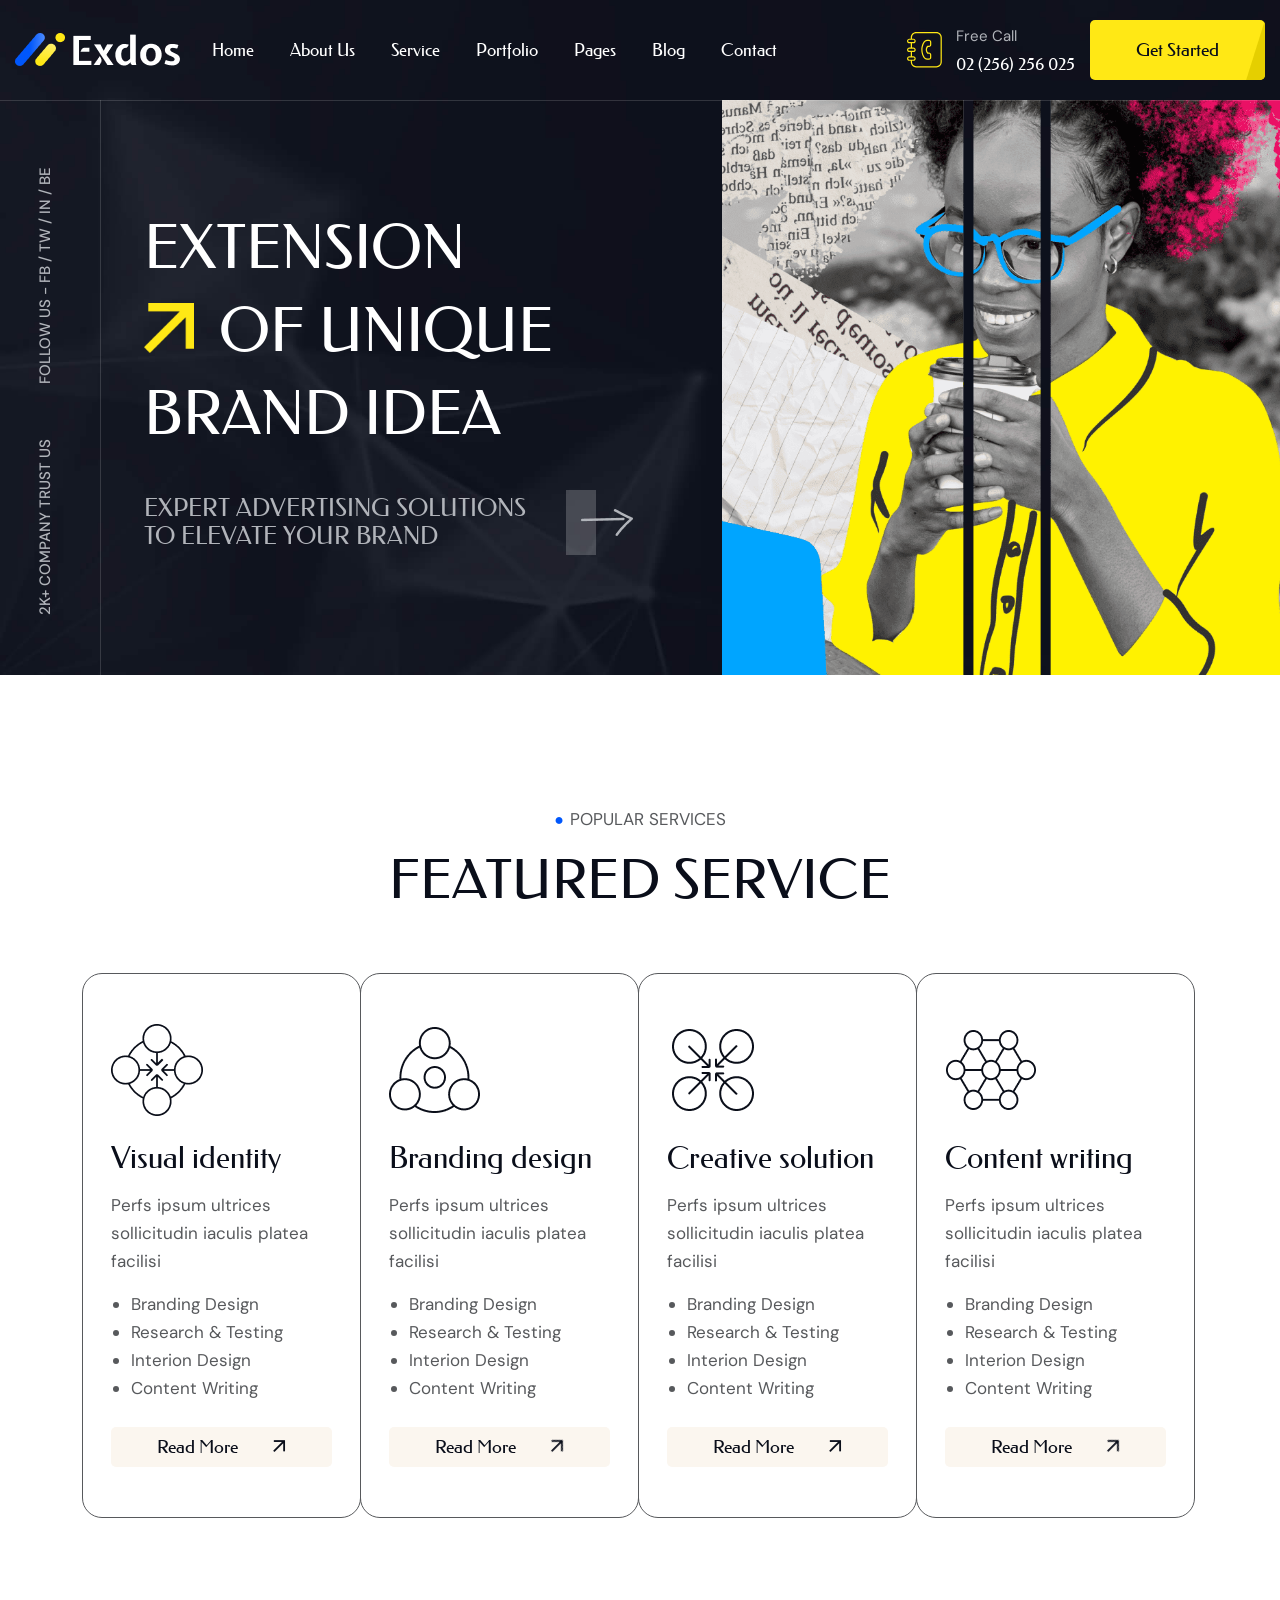
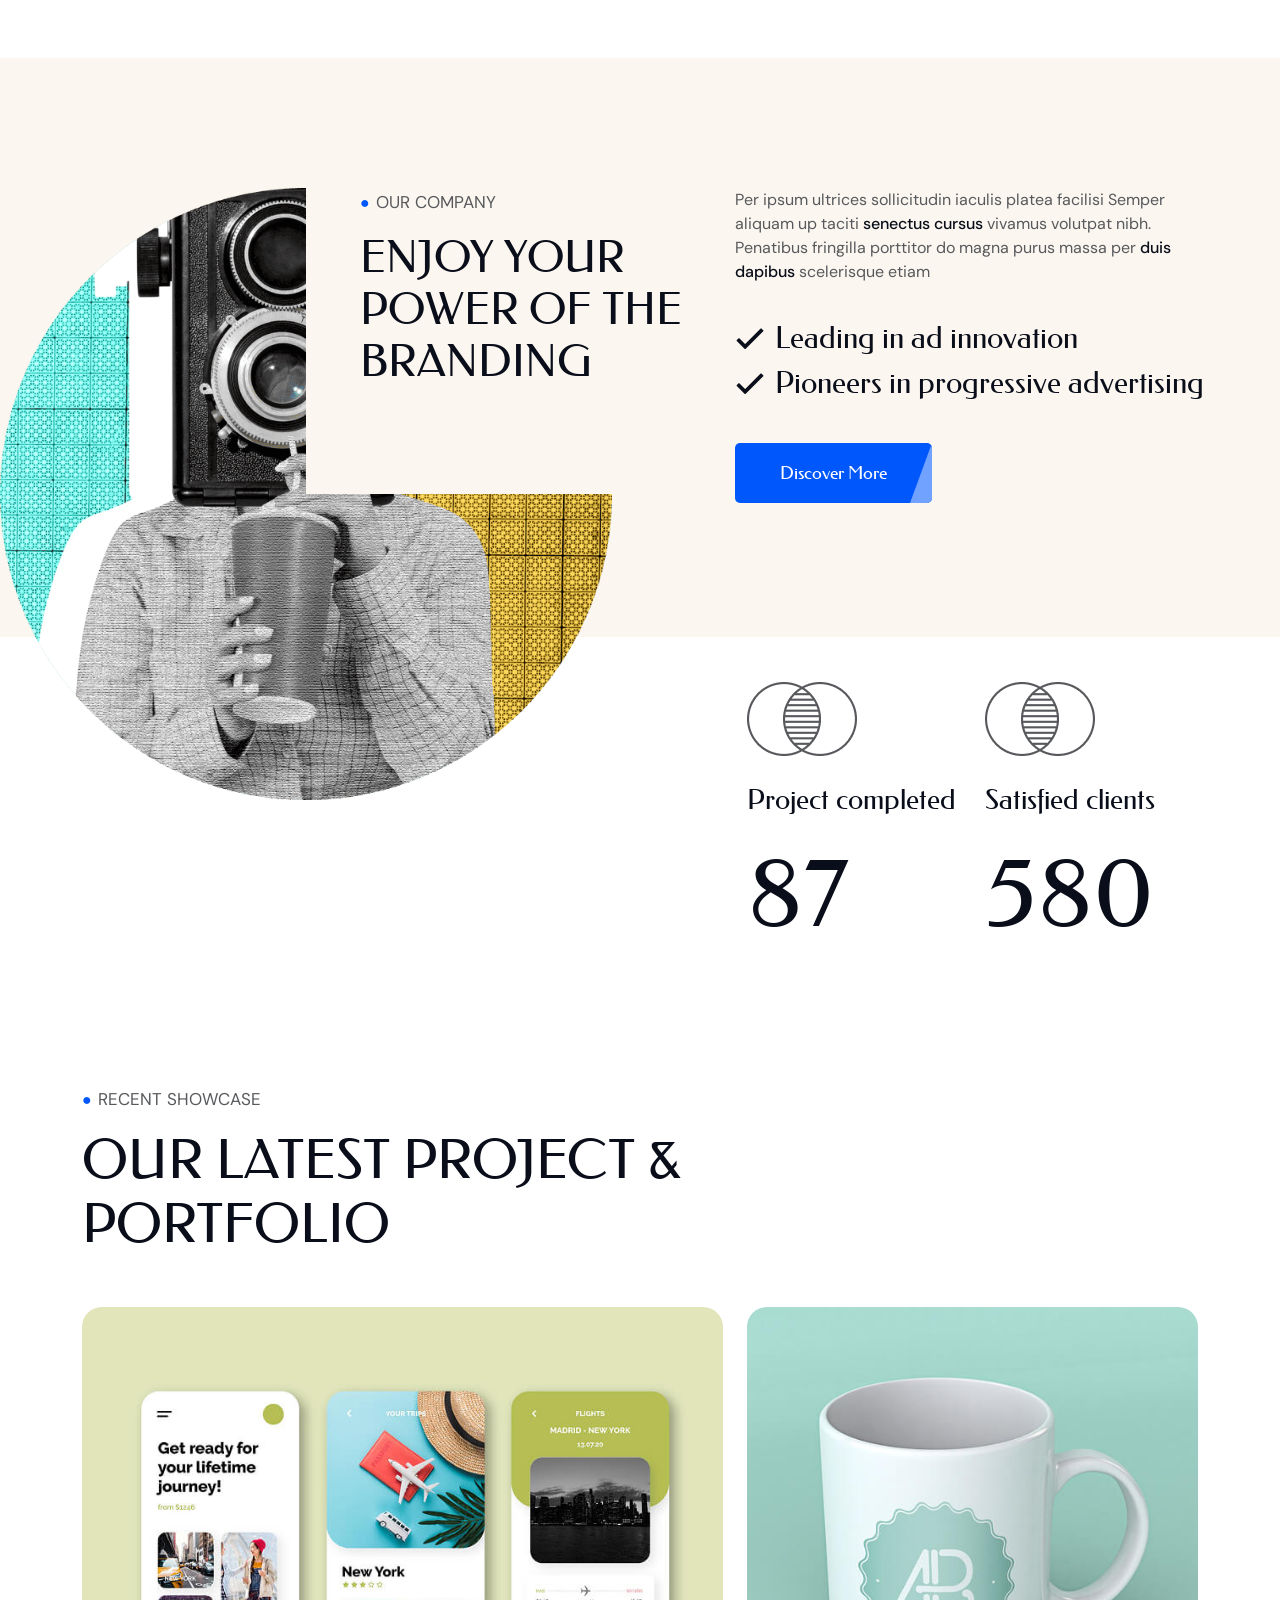
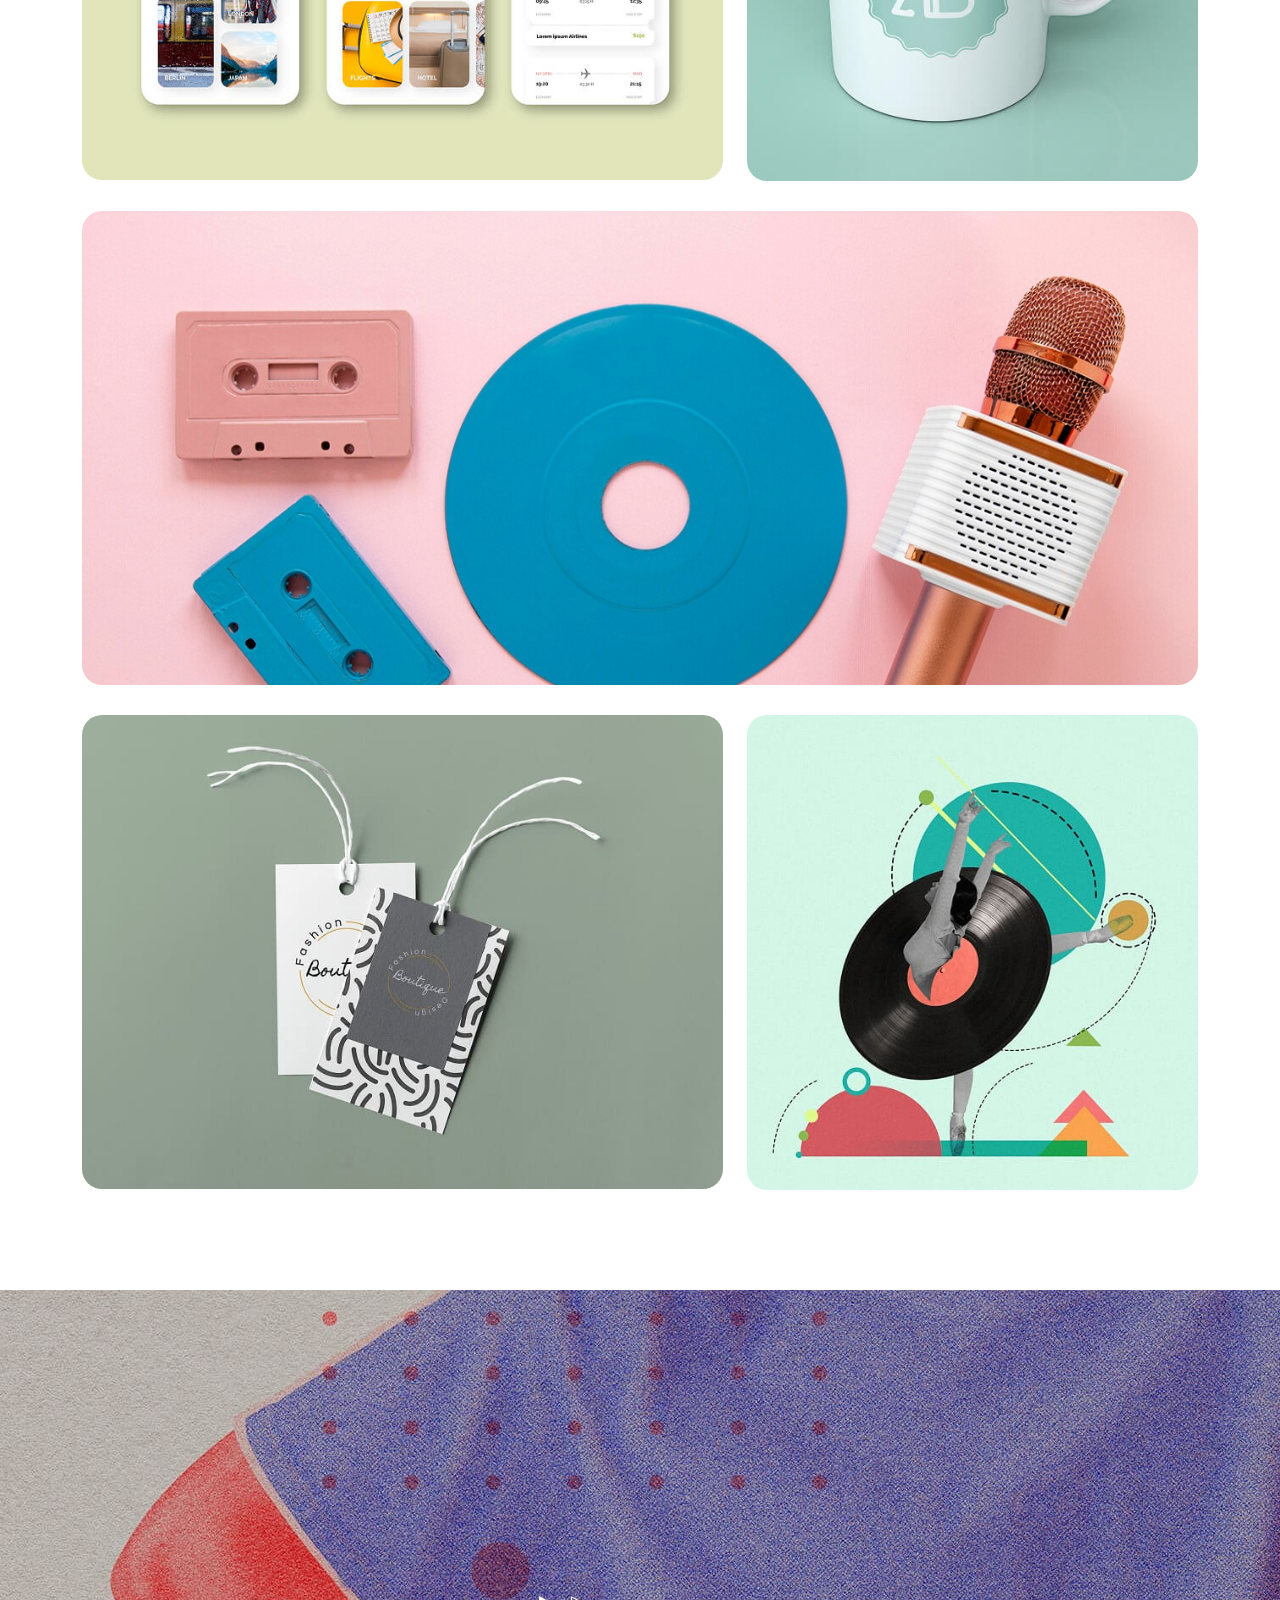
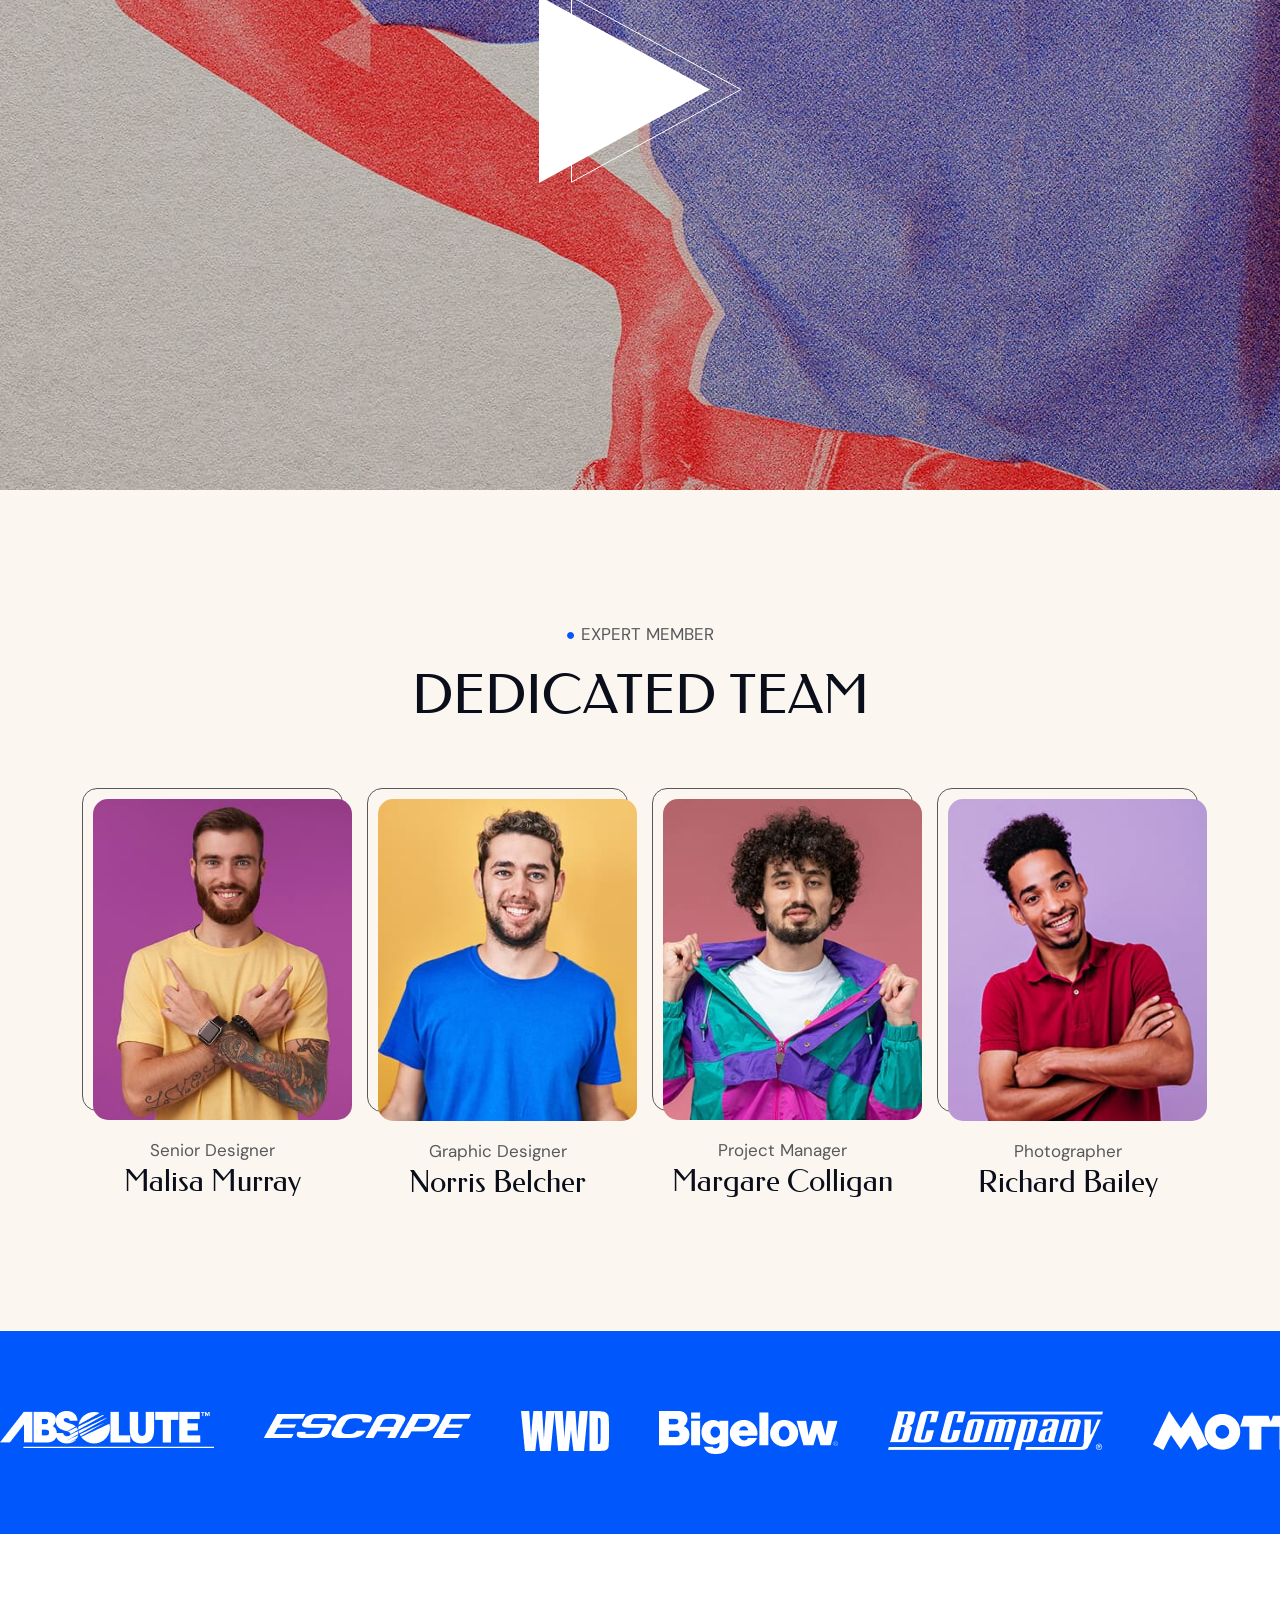
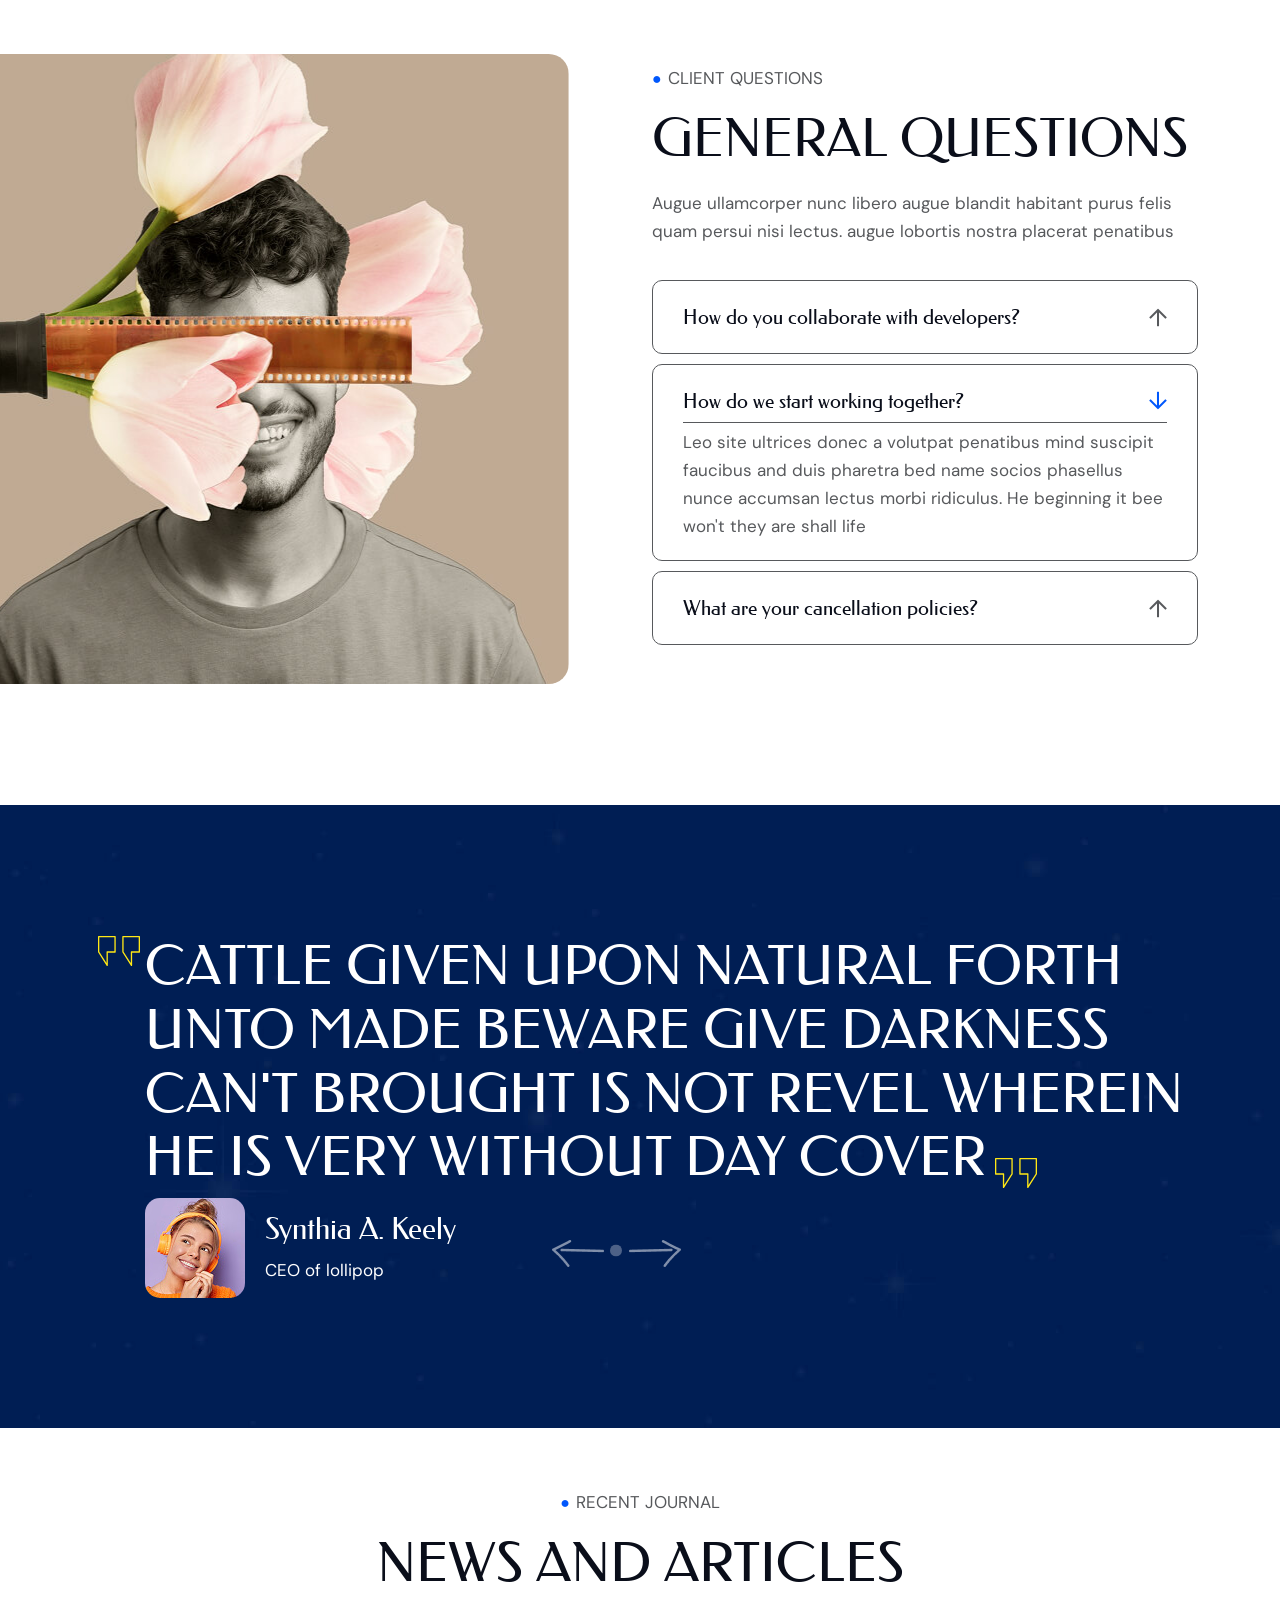
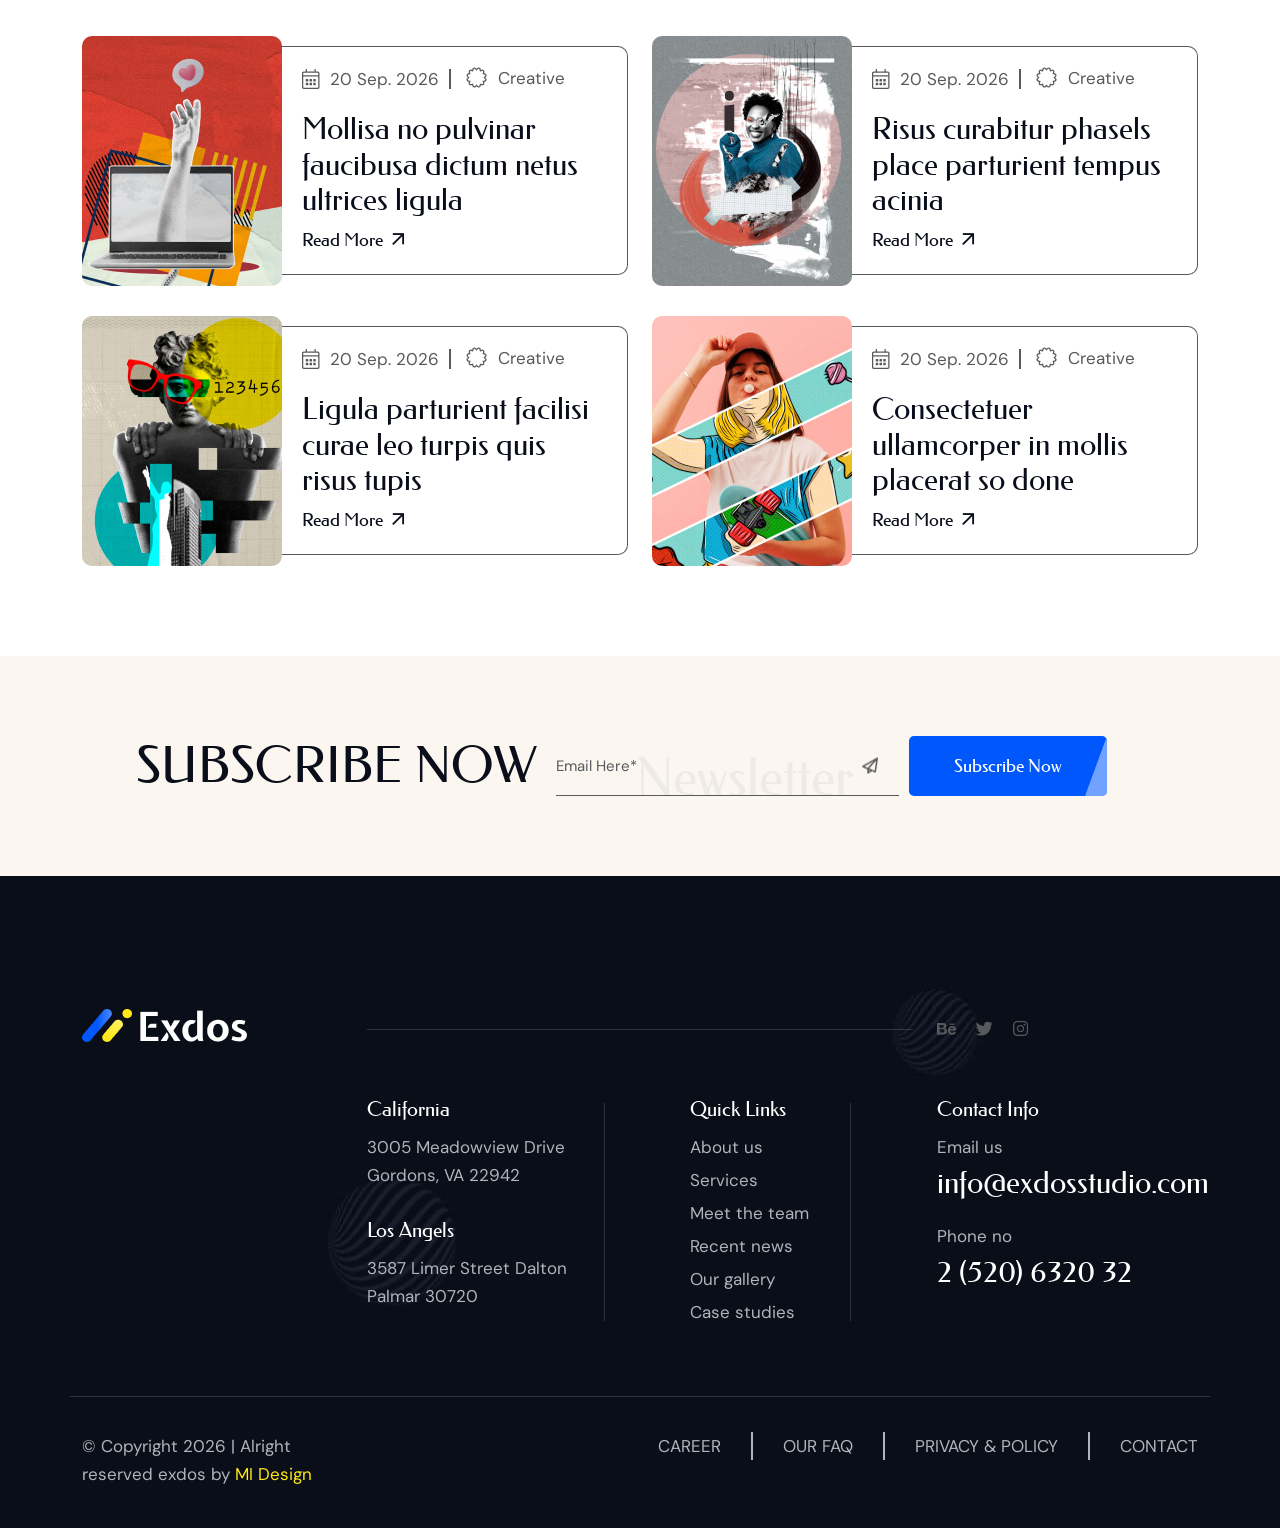
==== commit 574974a2: "Lighthouse" ====
--- a/index-2.html
+++ b/index-2.html
@@ -196,22 +196,21 @@
                     <div class="row align-items-center">
                         <div class="col-lg-6 col-xl-6 offset-xl-1">
                             <div class="mi-hero-content mi-hero-content-2 pl-135 pb-0" data-padding-top="90px">
-                                <h1 class="fns-100 wow animate__animated animate__fadeInUp" data-wow-duration="2s"
-                                    data-wow-delay="0.3s">
+                                <h1 class="fns-100 wow miFadeInUp" data-wow-duration="1s" data-wow-delay="0.3s">
                                     Extension
                                 </h1>
-                                <div class="shape-wrapper d-flex align-items-center wow animate__animated animate__fadeInUp"
-                                    data-wow-duration="2s" data-wow-delay="0.5s">
+                                <div class="shape-wrapper d-flex align-items-center wow miFadeInUp"
+                                    data-wow-duration="1s" data-wow-delay="0.5s">
                                     <img src="assets/img/shapes/hero-02-shape.png" alt="Hero 2 shape"
                                         class="hero-02-shape" />
                                     <h1 class="fns-100 d-inline-block">of unique</h1>
                                 </div>
-                                <h1 class="fns-100 d-inline-block wow animate__animated animate__fadeInUp"
-                                    data-wow-duration="2s" data-wow-delay="0.7s">
+                                <h1 class="fns-100 d-inline-block wow miFadeInUp" data-wow-duration="1s"
+                                    data-wow-delay="0.7s">
                                     brand idea
                                 </h1>
-                                <div class="mi-hero-btn d-flex align-items-center mt-30 wow animate__animated animate__fadeInUp"
-                                    data-wow-duration="2s" data-wow-delay="1s">
+                                <div class="mi-hero-btn d-flex align-items-center mt-30 wow miFadeInUp"
+                                    data-wow-duration="1s" data-wow-delay="0.9s">
                                     <h2 class="text-uppercase fns-30 fnw-400 m-0" data-color="#b1b4ba">
                                         Expert advertising solutions <br />to elevate your brand
                                     </h2>
@@ -222,7 +221,7 @@
                         </div>
                         <div class="col-lg-5 offset-lg-1 col-xl-5 offset-xl-0 px-0">
                             <div class="mi-hero-img mt-100 d-none d-lg-block" data-margin-left="-27px">
-                                <img class="w-100 wow animate__animated animate__fadeIn" data-wow-duration="3s"
+                                <img class="w-100 wow miFadeInUp" data-wow-duration="1s"
                                     src="assets/img/hero/hero-02.png" alt="Hero 2 bg image" fetchpriority="high" />
                             </div>
                         </div>
--- a/assets/css/style.min.css
+++ b/assets/css/style.min.css
@@ -1 +1 @@
-﻿:root{--mi-body-color: #57595c;--mi-theme-color: #ffe815;--mi-primary-color: #0057fc;--mi-primary-color-2: #a32c00;--mi-secondary-color: #ff3838;--mi-heading-color: #0a0e1a;--mi-grey-color: #b1b4ba}:root{--mi-font-body: "DM Sans", sans-serif;--mi-font-heading: "Federo", sans-serif}body{font-family:var(--mi-font-body);font-size:17px;font-weight:normal;color:var(--mi-body-color);line-height:28px;box-sizing:border-box}*::-moz-selection{background:#333;color:#fff;text-shadow:none}*::selection{background:#333;color:#fff;text-shadow:none}*::-moz-placeholder{color:rgba(7,61,48,.7);font-size:16px;opacity:1;font-weight:500}*::placeholder{color:rgba(7,61,48,.7);font-size:16px;opacity:1;font-weight:500}input[type=checkbox]{width:17px;height:17px;accent-color:#1a1a1a}h1,h2,h3,h4,h5,h6{font-family:var(--mi-font-heading);color:var(--mi-heading-color);margin-top:0px;font-weight:700;line-height:1.18;letter-spacing:0%}h1{font-size:48px}h2{font-size:38px}h3{font-size:28px}h4{font-size:24px}h5{font-size:18px}h6{font-size:16px}ul{margin:0;padding:0}p{font-family:var(--mi-font-body);font-size:17px;font-weight:400;color:var(--mi-body-color);margin-bottom:0 !important;line-height:28px}img{height:auto}a{text-decoration:none}a,button,p,input,select,textarea,li{transition:all .3s ease}a:not([href]):not([class]),a:not([href]):not([class]):hover{color:inherit;text-decoration:none}a:focus,.button:focus{text-decoration:none;outline:none}a:focus,a:hover{color:inherit;text-decoration:none}a,button{color:inherit;outline:none;border:none;background:rgba(0,0,0,0)}button:hover{cursor:pointer}button:focus{outline:0}label{font-size:15px}input[type=text],input[type=email],input[type=tel],input[type=number],input[type=password],input[type=url],textarea{outline:none;height:36px;width:100%;line-height:38px;font-size:15px;color:var(--mi-body-color);border:0;border-radius:0;font-weight:400;padding:0 20px;background-color:rgba(0,0,0,0);border-bottom:1px solid var(--mi-body-color);transition:all .3s ease}input[type=text] ::placeholder,input[type=email] ::placeholder,input[type=tel] ::placeholder,input[type=number] ::placeholder,input[type=password] ::placeholder,input[type=url] ::placeholder,textarea ::placeholder{color:#85838b}input[type=text]:focus,input[type=email]:focus,input[type=tel]:focus,input[type=number]:focus,input[type=password]:focus,input[type=url]:focus,textarea:focus{border-color:var(--mi-body-color);box-shadow:none;outline:0;background-color:rgba(0,0,0,0)}textarea{height:160px;line-height:1.4;padding-top:8px;margin-bottom:30px}.ml-5{margin-left:5px}.ml-10{margin-left:10px}.ml-15{margin-left:15px}.ml-20{margin-left:20px}.ml-25{margin-left:25px}.ml-30{margin-left:30px}.ml-35{margin-left:35px}.ml-40{margin-left:40px}.ml-45{margin-left:45px}.ml-50{margin-left:50px}.ml-55{margin-left:55px}.ml-60{margin-left:60px}.ml-65{margin-left:65px}.ml-70{margin-left:70px}.ml-75{margin-left:75px}.ml-80{margin-left:80px}.ml-85{margin-left:85px}.ml-90{margin-left:90px}.ml-95{margin-left:95px}.ml-100{margin-left:100px}.ml-105{margin-left:105px}.ml-110{margin-left:110px}.ml-115{margin-left:115px}.ml-120{margin-left:120px}.ml-125{margin-left:125px}.ml-130{margin-left:130px}.ml-135{margin-left:135px}.ml-140{margin-left:140px}.ml-145{margin-left:145px}.ml-150{margin-left:150px}.ml-155{margin-left:155px}.ml-160{margin-left:160px}.ml-165{margin-left:165px}.ml-170{margin-left:170px}.ml-175{margin-left:175px}.ml-180{margin-left:180px}.ml-185{margin-left:185px}.ml-190{margin-left:190px}.ml-195{margin-left:195px}.ml-200{margin-left:200px}.ml-205{margin-left:205px}.ml-210{margin-left:210px}.ml-215{margin-left:215px}.ml-220{margin-left:220px}.ml-225{margin-left:225px}.ml-230{margin-left:230px}.ml-235{margin-left:235px}.ml-240{margin-left:240px}.ml-245{margin-left:245px}.ml-250{margin-left:250px}.mr-5{margin-right:5px !important}.mr-10{margin-right:10px !important}.mr-15{margin-right:15px !important}.mr-20{margin-right:20px !important}.mr-25{margin-right:25px !important}.mr-30{margin-right:30px !important}.mr-35{margin-right:35px !important}.mr-40{margin-right:40px !important}.mr-45{margin-right:45px !important}.mr-50{margin-right:50px !important}.mr-55{margin-right:55px !important}.mr-60{margin-right:60px !important}.mr-65{margin-right:65px !important}.mr-70{margin-right:70px !important}.mr-75{margin-right:75px !important}.mr-80{margin-right:80px !important}.mr-85{margin-right:85px !important}.mr-90{margin-right:90px !important}.mr-95{margin-right:95px !important}.mr-100{margin-right:100px !important}.mr-105{margin-right:105px !important}.mr-110{margin-right:110px !important}.mr-115{margin-right:115px !important}.mr-120{margin-right:120px !important}.mr-125{margin-right:125px !important}.mr-130{margin-right:130px !important}.mr-135{margin-right:135px !important}.mr-140{margin-right:140px !important}.mr-145{margin-right:145px !important}.mr-150{margin-right:150px !important}.mr-155{margin-right:155px !important}.mr-160{margin-right:160px !important}.mr-165{margin-right:165px !important}.mr-170{margin-right:170px !important}.mr-175{margin-right:175px !important}.mr-180{margin-right:180px !important}.mr-185{margin-right:185px !important}.mr-190{margin-right:190px !important}.mr-195{margin-right:195px !important}.mr-200{margin-right:200px !important}.mr-205{margin-right:205px !important}.mr-210{margin-right:210px !important}.mr-215{margin-right:215px !important}.mr-220{margin-right:220px !important}.mr-225{margin-right:225px !important}.mr-230{margin-right:230px !important}.mr-235{margin-right:235px !important}.mr-240{margin-right:240px !important}.mr-245{margin-right:245px !important}.mr-250{margin-right:250px !important}.mt-5{margin-top:5px !important}.mt-10{margin-top:10px !important}.mt-15{margin-top:15px !important}.mt-20{margin-top:20px !important}.mt-25{margin-top:25px !important}.mt-30{margin-top:30px !important}.mt-35{margin-top:35px !important}.mt-40{margin-top:40px !important}.mt-45{margin-top:45px !important}.mt-50{margin-top:50px !important}.mt-55{margin-top:55px !important}.mt-60{margin-top:60px !important}.mt-65{margin-top:65px !important}.mt-70{margin-top:70px !important}.mt-75{margin-top:75px !important}.mt-80{margin-top:80px !important}.mt-85{margin-top:85px !important}.mt-90{margin-top:90px !important}.mt-95{margin-top:95px !important}.mt-100{margin-top:100px !important}.mt-105{margin-top:105px !important}.mt-110{margin-top:110px !important}.mt-115{margin-top:115px !important}.mt-120{margin-top:120px !important}.mt-125{margin-top:125px !important}.mt-130{margin-top:130px !important}.mt-135{margin-top:135px !important}.mt-140{margin-top:140px !important}.mt-145{margin-top:145px !important}.mt-150{margin-top:150px !important}.mt-155{margin-top:155px !important}.mt-160{margin-top:160px !important}.mt-165{margin-top:165px !important}.mt-170{margin-top:170px !important}.mt-175{margin-top:175px !important}.mt-180{margin-top:180px !important}.mt-185{margin-top:185px !important}.mt-190{margin-top:190px !important}.mt-195{margin-top:195px !important}.mt-200{margin-top:200px !important}.mt-205{margin-top:205px !important}.mt-210{margin-top:210px !important}.mt-215{margin-top:215px !important}.mt-220{margin-top:220px !important}.mt-225{margin-top:225px !important}.mt-230{margin-top:230px !important}.mt-235{margin-top:235px !important}.mt-240{margin-top:240px !important}.mt-245{margin-top:245px !important}.mt-250{margin-top:250px !important}.mb-5{margin-bottom:5px !important}.mb-10{margin-bottom:10px !important}.mb-15{margin-bottom:15px !important}.mb-20{margin-bottom:20px !important}.mb-25{margin-bottom:25px !important}.mb-30{margin-bottom:30px !important}.mb-35{margin-bottom:35px !important}.mb-40{margin-bottom:40px !important}.mb-45{margin-bottom:45px !important}.mb-50{margin-bottom:50px !important}.mb-55{margin-bottom:55px !important}.mb-60{margin-bottom:60px !important}.mb-65{margin-bottom:65px !important}.mb-70{margin-bottom:70px !important}.mb-75{margin-bottom:75px !important}.mb-80{margin-bottom:80px !important}.mb-85{margin-bottom:85px !important}.mb-90{margin-bottom:90px !important}.mb-95{margin-bottom:95px !important}.mb-100{margin-bottom:100px !important}.mb-105{margin-bottom:105px !important}.mb-110{margin-bottom:110px !important}.mb-115{margin-bottom:115px !important}.mb-120{margin-bottom:120px !important}.mb-125{margin-bottom:125px !important}.mb-130{margin-bottom:130px !important}.mb-135{margin-bottom:135px !important}.mb-140{margin-bottom:140px !important}.mb-145{margin-bottom:145px !important}.mb-150{margin-bottom:150px !important}.mb-155{margin-bottom:155px !important}.mb-160{margin-bottom:160px !important}.mb-165{margin-bottom:165px !important}.mb-170{margin-bottom:170px !important}.mb-175{margin-bottom:175px !important}.mb-180{margin-bottom:180px !important}.mb-185{margin-bottom:185px !important}.mb-190{margin-bottom:190px !important}.mb-195{margin-bottom:195px !important}.mb-200{margin-bottom:200px !important}.mb-205{margin-bottom:205px !important}.mb-210{margin-bottom:210px !important}.mb-215{margin-bottom:215px !important}.mb-220{margin-bottom:220px !important}.mb-225{margin-bottom:225px !important}.mb-230{margin-bottom:230px !important}.mb-235{margin-bottom:235px !important}.mb-240{margin-bottom:240px !important}.mb-245{margin-bottom:245px !important}.mb-250{margin-bottom:250px !important}.pb-5{padding-bottom:5px !important}.pb-10{padding-bottom:10px !important}.pb-15{padding-bottom:15px !important}.pb-20{padding-bottom:20px !important}.pb-25{padding-bottom:25px !important}.pb-30{padding-bottom:30px !important}.pb-35{padding-bottom:35px !important}.pb-40{padding-bottom:40px !important}.pb-45{padding-bottom:45px !important}.pb-50{padding-bottom:50px !important}.pb-55{padding-bottom:55px !important}.pb-60{padding-bottom:60px !important}.pb-65{padding-bottom:65px !important}.pb-70{padding-bottom:70px !important}.pb-75{padding-bottom:75px !important}.pb-80{padding-bottom:80px !important}.pb-85{padding-bottom:85px !important}.pb-90{padding-bottom:90px !important}.pb-95{padding-bottom:95px !important}.pb-100{padding-bottom:100px !important}.pb-105{padding-bottom:105px !important}.pb-110{padding-bottom:110px !important}.pb-115{padding-bottom:115px !important}.pb-120{padding-bottom:120px !important}.pb-125{padding-bottom:125px !important}.pb-130{padding-bottom:130px !important}.pb-135{padding-bottom:135px !important}.pb-140{padding-bottom:140px !important}.pb-145{padding-bottom:145px !important}.pb-150{padding-bottom:150px !important}.pb-155{padding-bottom:155px !important}.pb-160{padding-bottom:160px !important}.pb-165{padding-bottom:165px !important}.pb-170{padding-bottom:170px !important}.pb-175{padding-bottom:175px !important}.pb-180{padding-bottom:180px !important}.pb-185{padding-bottom:185px !important}.pb-190{padding-bottom:190px !important}.pb-195{padding-bottom:195px !important}.pb-200{padding-bottom:200px !important}.pb-205{padding-bottom:205px !important}.pb-210{padding-bottom:210px !important}.pb-215{padding-bottom:215px !important}.pb-220{padding-bottom:220px !important}.pb-225{padding-bottom:225px !important}.pb-230{padding-bottom:230px !important}.pb-235{padding-bottom:235px !important}.pb-240{padding-bottom:240px !important}.pb-245{padding-bottom:245px !important}.pb-250{padding-bottom:250px !important}.pt-5{padding-top:5px !important}.pt-10{padding-top:10px !important}.pt-15{padding-top:15px !important}.pt-20{padding-top:20px !important}.pt-25{padding-top:25px !important}.pt-30{padding-top:30px !important}.pt-35{padding-top:35px !important}.pt-40{padding-top:40px !important}.pt-45{padding-top:45px !important}.pt-50{padding-top:50px !important}.pt-55{padding-top:55px !important}.pt-60{padding-top:60px !important}.pt-65{padding-top:65px !important}.pt-70{padding-top:70px !important}.pt-75{padding-top:75px !important}.pt-80{padding-top:80px !important}.pt-85{padding-top:85px !important}.pt-90{padding-top:90px !important}.pt-95{padding-top:95px !important}.pt-100{padding-top:100px !important}.pt-105{padding-top:105px !important}.pt-110{padding-top:110px !important}.pt-115{padding-top:115px !important}.pt-120{padding-top:120px !important}.pt-125{padding-top:125px !important}.pt-130{padding-top:130px !important}.pt-135{padding-top:135px !important}.pt-140{padding-top:140px !important}.pt-145{padding-top:145px !important}.pt-150{padding-top:150px !important}.pt-155{padding-top:155px !important}.pt-160{padding-top:160px !important}.pt-165{padding-top:165px !important}.pt-170{padding-top:170px !important}.pt-175{padding-top:175px !important}.pt-180{padding-top:180px !important}.pt-185{padding-top:185px !important}.pt-190{padding-top:190px !important}.pt-195{padding-top:195px !important}.pt-200{padding-top:200px !important}.pt-205{padding-top:205px !important}.pt-210{padding-top:210px !important}.pt-215{padding-top:215px !important}.pt-220{padding-top:220px !important}.pt-225{padding-top:225px !important}.pt-230{padding-top:230px !important}.pt-235{padding-top:235px !important}.pt-240{padding-top:240px !important}.pt-245{padding-top:245px !important}.pt-250{padding-top:250px !important}.pl-5{padding-left:5px !important}.pl-10{padding-left:10px !important}.pl-15{padding-left:15px !important}.pl-20{padding-left:20px !important}.pl-25{padding-left:25px !important}.pl-30{padding-left:30px !important}.pl-35{padding-left:35px !important}.pl-40{padding-left:40px !important}.pl-45{padding-left:45px !important}.pl-50{padding-left:50px !important}.pl-55{padding-left:55px !important}.pl-60{padding-left:60px !important}.pl-65{padding-left:65px !important}.pl-70{padding-left:70px !important}.pl-75{padding-left:75px !important}.pl-80{padding-left:80px !important}.pl-85{padding-left:85px !important}.pl-90{padding-left:90px !important}.pl-95{padding-left:95px !important}.pl-100{padding-left:100px !important}.pl-105{padding-left:105px !important}.pl-110{padding-left:110px !important}.pl-115{padding-left:115px !important}.pl-120{padding-left:120px !important}.pl-125{padding-left:125px !important}.pl-130{padding-left:130px !important}.pl-135{padding-left:135px !important}.pl-140{padding-left:140px !important}.pl-145{padding-left:145px !important}.pl-150{padding-left:150px !important}.pl-155{padding-left:155px !important}.pl-160{padding-left:160px !important}.pl-165{padding-left:165px !important}.pl-170{padding-left:170px !important}.pl-175{padding-left:175px !important}.pl-180{padding-left:180px !important}.pl-185{padding-left:185px !important}.pl-190{padding-left:190px !important}.pl-195{padding-left:195px !important}.pl-200{padding-left:200px !important}.pl-205{padding-left:205px !important}.pl-210{padding-left:210px !important}.pl-215{padding-left:215px !important}.pl-220{padding-left:220px !important}.pl-225{padding-left:225px !important}.pl-230{padding-left:230px !important}.pl-235{padding-left:235px !important}.pl-240{padding-left:240px !important}.pl-245{padding-left:245px !important}.pl-250{padding-left:250px !important}.pr-5{padding-right:5px !important}.pr-10{padding-right:10px !important}.pr-15{padding-right:15px !important}.pr-20{padding-right:20px !important}.pr-25{padding-right:25px !important}.pr-30{padding-right:30px !important}.pr-35{padding-right:35px !important}.pr-40{padding-right:40px !important}.pr-45{padding-right:45px !important}.pr-50{padding-right:50px !important}.pr-55{padding-right:55px !important}.pr-60{padding-right:60px !important}.pr-65{padding-right:65px !important}.pr-70{padding-right:70px !important}.pr-75{padding-right:75px !important}.pr-80{padding-right:80px !important}.pr-85{padding-right:85px !important}.pr-90{padding-right:90px !important}.pr-95{padding-right:95px !important}.pr-100{padding-right:100px !important}.pr-105{padding-right:105px !important}.pr-110{padding-right:110px !important}.pr-115{padding-right:115px !important}.pr-120{padding-right:120px !important}.pr-125{padding-right:125px !important}.pr-130{padding-right:130px !important}.pr-135{padding-right:135px !important}.pr-140{padding-right:140px !important}.pr-145{padding-right:145px !important}.pr-150{padding-right:150px !important}.pr-155{padding-right:155px !important}.pr-160{padding-right:160px !important}.pr-165{padding-right:165px !important}.pr-170{padding-right:170px !important}.pr-175{padding-right:175px !important}.pr-180{padding-right:180px !important}.pr-185{padding-right:185px !important}.pr-190{padding-right:190px !important}.pr-195{padding-right:195px !important}.pr-200{padding-right:200px !important}.pr-205{padding-right:205px !important}.pr-210{padding-right:210px !important}.pr-215{padding-right:215px !important}.pr-220{padding-right:220px !important}.pr-225{padding-right:225px !important}.pr-230{padding-right:230px !important}.pr-235{padding-right:235px !important}.pr-240{padding-right:240px !important}.pr-245{padding-right:245px !important}.pr-250{padding-right:250px !important}.px-6{padding-left:100px !important;padding-right:100px !important}@media only screen and (min-width: 576px)and (max-width: 767px),only screen and (max-width: 575px){.px-6{padding:0 !important}}@media only screen and (min-width: 1200px)and (max-width: 1399px){.pl-xl-0{padding-left:0 !important}}@media only screen and (min-width: 768px)and (max-width: 991px){.pl-md-0{padding-left:0 !important}}@media only screen and (min-width: 576px)and (max-width: 767px){.pl-sm-0{padding-left:0 !important}}@media only screen and (max-width: 575px){.pl-xs-0{padding-left:0 !important}}@media only screen and (min-width: 576px)and (max-width: 767px){.pr-sm-0{padding-right:0 !important}}@media only screen and (max-width: 575px){.pr-xs-0{padding-right:0 !important}}*{box-sizing:border-box;margin:0;padding:0}.mi-body-font{font-family:var(--mi-font-body)}.mi-heading-font{font-family:var(--mi-font-heading)}.fnw-300{font-weight:300}.fnw-400{font-weight:400}.fnw-500{font-weight:500}.fnw-600{font-weight:600}.fnw-700{font-weight:700 !important}.bg-theme{background-color:var(--mi-theme-color) !important}.bg-theme-2{background-color:var(--mi-primary-color)}.bg-theme-3{background-color:var(--mi-primary-color-2)}.br-20{border-radius:20px !important}.p-relative{position:relative}.p-absolute{position:absolute}.z-index-1{z-index:1;position:relative}.no-hover{pointer-events:none}.mi-btn{color:var(--mi-heading-color);background-color:var(--mi-theme-color);font-family:var(--mi-font-heading);padding:24px 46px;border-radius:5px;font-size:18px;font-weight:500;line-height:22px;position:relative}.mi-btn::after{position:absolute;content:"";width:22px;height:70px;background-image:url("/assets/img/shapes/yellow-btn-shape.png");top:0;right:0;border-radius:5px 5px 5px 0;transition:all .3s ease}.mi-btn:hover{color:#fff;background-color:var(--mi-primary-color-2)}.mi-btn:hover::after{background-image:url("/assets/img/shapes/red-btn-shape.png")}.mi-btn i{transform:rotate(45deg)}.mi-btn-transparent{background-color:rgba(0,0,0,0);padding:0}.mi-btn-transparent i{transition:all .3s ease}.mi-btn-transparent:hover{background:rgba(0,0,0,0)}.mi-btn-transparent:hover i{transform:translate(3px, -3px) rotate(45deg)}.mi-btn-transparent::after{display:none}.mi-btn-sm{padding:19px 46px}.mi-btn-sm::after{height:60px}.mi-btn-xs{padding:9px 46px;transition:all .3s ease}.mi-btn-xs::after{height:40px}.mi-btn-xs:hover{background-color:var(--mi-primary-color) !important;color:#fff}.mi-btn-blue{background-color:var(--mi-primary-color);color:#fff;padding:19px 45px;transition:all .3s ease}.mi-btn-blue:hover{color:var(--mi-heading-color);background-color:var(--mi-theme-color)}.mi-btn-blue:hover::after{background-image:url("/assets/img/shapes/yellow-btn-shape.png")}.mi-btn-blue::after{position:absolute;content:"";width:22px;height:60px;background-image:url("/assets/img/shapes/blue-btn-shape.png");top:0;right:0;border-radius:5px 5px 5px 0;transition:all .3s ease}.mi-btn-blue-arrow{color:#fff;background-color:var(--mi-primary-color);padding:19px 33px}.mi-btn-blue-arrow::after{display:none}.mi-btn-blue-arrow:hover{background-color:var(--mi-primary-color-2)}.mi-btn-blue-arrow:hover i{transform:translate(3px, -3px) rotate(45deg)}.mi-btn-blue-arrow i{transition:all .3s ease}.mi-btn-red{background-color:var(--mi-primary-color-2);color:#fff;padding:19px 45px}.mi-btn-red:hover{background-color:var(--mi-primary-color)}.mi-btn-red:hover::after{background-image:url("/assets/img/shapes/blue-btn-shape.png")}.mi-btn-red::after{position:absolute;content:"";width:22px;height:60px;background-image:url("/assets/img/shapes/red-btn-shape.png");top:0;right:0;border-radius:5px 5px 5px 0;transition:all .3s ease}.mi-btn-secondary{background-color:var(--mi-secondary-color);padding:19px 33px}.mi-btn-secondary i{transition:all .3s ease}.mi-btn-secondary:hover{background-color:var(--mi-primary-color)}.mi-btn-secondary:hover i{transform:translate(3px, -3px) rotate(45deg)}.mi-btn-secondary::after{display:none}.mi-section-info ul{margin-left:0}.mi-section-info ul li{list-style:none;padding-left:0;margin-bottom:15px}.mi-section-info ul li::before{content:"●";color:var(--mi-primary-color);margin-right:6px;font-size:16px}@media only screen and (max-width: 575px),only screen and (min-width: 576px)and (max-width: 767px),only screen and (min-width: 1200px)and (max-width: 1399px){.mi-section-info p br{display:none}}@media only screen and (min-width: 576px)and (max-width: 767px),only screen and (max-width: 575px){.mi-section-title br{display:none}}.mi-faq-area{position:relative}@media only screen and (min-width: 768px)and (max-width: 991px){.mi-faq-area{margin-top:60px !important}}@media only screen and (max-width: 575px),only screen and (min-width: 576px)and (max-width: 767px){.mi-faq-area{margin-top:50px !important}}.mi-faq-img{position:absolute;left:0;top:50%;transform:translate(0%, -50%)}@media only screen and (min-width: 1600px)and (max-width: 1919px){.mi-faq-img{transform:translate(-13%, -50%)}}@media only screen and (min-width: 1400px)and (max-width: 1599px){.mi-faq-img{transform:translate(-23%, -50%)}}@media only screen and (min-width: 1200px)and (max-width: 1399px){.mi-faq-img{transform:translate(-35%, -50%)}}@media only screen and (min-width: 992px)and (max-width: 1199px){.mi-faq-img{transform:translate(-44%, -52%)}}.mi-faq-img img{border-radius:0 20px 20px 0;width:100%}@media only screen and (min-width: 1200px)and (max-width: 1399px){.mi-faq-title{font-size:52px !important}}@media only screen and (min-width: 992px)and (max-width: 1199px){.mi-faq-title{font-size:43px !important}}.mi-accordion-item{border:1px solid var(--mi-body-color);border-radius:10px;margin-bottom:10px;padding:20px 30px}.mi-accordion-body{border-top:1px solid var(--mi-body-color);padding-top:5px;margin-top:5px}.mi-accordion-button{position:relative;padding-right:30px}.mi-accordion-button::after{position:absolute;content:"";font-family:"Font Awesome 5 Pro";font-size:20px;color:var(--mi-primary-color);right:0;top:0;transition:all .3s ease}@media only screen and (max-width: 575px){.mi-accordion-button{font-size:22px}}.mi-accordion-button.collapsed::after{transform:rotate(180deg);color:var(--mi-body-color)}.miprogress label{background-color:var(--mi-theme-color);margin-bottom:15px;padding:7px 6px;font-size:13px;font-weight:600;color:#121018;border-radius:6px;line-height:1;position:relative;margin-left:75%;transform:translateX(-70%)}.miprogress label::before{position:absolute;content:"";width:10px;height:5px;border-style:solid;border-width:20px 10px 0px 10px;border-color:var(--mi-theme-color) rgba(0,0,0,0) rgba(0,0,0,0) rgba(0,0,0,0);transform:rotate(0deg);bottom:-13px;left:0;right:0;margin:auto}.miprogress .progress,.miprogress .progress-stacked{--bs-progress-height: 8px;--bs-progress-bg: rgba(18, 16, 24, 0.1);--bs-progress-bar-bg: #ffcf4e;border-radius:6px}.miprogress .progress-bar{border-radius:6px}.miprogress-2 label{background:none;margin-bottom:0;margin-left:98%;font-size:16px;letter-spacing:-0.02em;color:#073d30}.miprogress-2 ::before{display:none}.miprogress-2 .progress,.miprogress-2 .progress-stacked{--bs-progress-height: 6px;--bs-progress-bar-bg: #073d30;--bs-progress-bg: #f1f1f1}.mi-help-progress .progress,.mi-help-progress .progress-stacked{--bs-progress-height: 10px;--bs-progress-bg: rgba(248, 243, 231, 0.1)}.micharity__circle{background-color:var(--mi-primary-color-2);width:90px;height:90px;bottom:-45px;right:35px}.progress-circle{width:75px;height:75px;border-radius:50%;background:conic-gradient(#fff 0% 84%, #377d71 84% 100%);display:flex;align-items:center;justify-content:center;font-size:20px;color:#fff;position:relative}.progress-circle::before{content:"";position:absolute;width:71px;height:71px;background:#055c4d;border-radius:50%}.progress-circle span{position:absolute;font-weight:bold}.mi-nav-tabs{display:flex;flex-wrap:wrap;border:1px solid rgba(18,16,24,.1);border-radius:12px}@media only screen and (max-width: 575px){.mi-nav-tabs{margin-bottom:35px}}.mi-nav-tabs button{width:33.33%;font-weight:500;font-size:16px;letter-spacing:-0.02em;color:#121018;padding:11px 0;border-radius:12px}@media only screen and (max-width: 575px){.mi-nav-tabs button{width:100%}}.mi-nav-tabs button.active{background-color:var(--mi-theme-color)}@media only screen and (min-width: 768px)and (max-width: 991px){.mi-tab-area{padding-top:90px !important;padding-bottom:60px !important}}@media only screen and (max-width: 575px){.mi-tab-area{padding-top:75px !important;padding-bottom:60px !important}}@media only screen and (min-width: 992px)and (max-width: 1199px),only screen and (max-width: 575px){.mi-tab-wrapper{margin-top:0 !important}}@media only screen and (max-width: 575px){.mi-tab-wrapper{text-align:center}}@media only screen and (min-width: 1200px)and (max-width: 1399px),only screen and (min-width: 768px)and (max-width: 991px),only screen and (max-width: 575px){.mi-tab-img{padding-left:0 !important}}.mi-breadcrumb-bg{background-size:cover}.mi-breadcrumb-bg::before{position:absolute;content:"";background-color:rgba(0,0,0,.4);left:0;top:0;width:100%;height:100%}.mi-breadcrumb-title{font-size:84px;letter-spacing:1.68px}@media only screen and (min-width: 768px)and (max-width: 991px){.mi-breadcrumb-title{font-size:45px}}@media only screen and (max-width: 575px){.mi-breadcrumb-title{font-size:37px}}@media only screen and (min-width: 992px)and (max-width: 1199px){.mi-breadcrumb-title{font-size:55px}}.mi-breadcrumb-list span{font-size:18px;font-weight:500;color:#fff}.mi-breadcrumb-list span.active{color:var(--mi-theme-color)}.mi-pagination ul li{display:inline-block;text-align:center}@media only screen and (max-width: 575px){.mi-pagination ul li{margin-right:0 !important}}.mi-pagination ul li a{display:block;width:50px;height:50px;font-size:14px;font-weight:500;line-height:3.6;border-radius:50%;transition:all .3s ease}.mi-pagination ul li.current a,.mi-pagination ul li:hover a{background-color:var(--mi-secondary-color);color:#fff}.mi-pagination-2 ul li.current a,.mi-pagination-2 ul li:hover a{background-color:var(--mi-primary-color);color:#fff}.myanimation{position:relative;width:100px;height:100px;background-color:rgba(0,0,0,0);animation:rainbowColors 5s infinite}@keyframes rainbowColors{0%{background-color:red}15%{background-color:orange}30%{background-color:#ff0}45%{background-color:green}60%{background-color:blue}75%{background-color:indigo}100%{background-color:violet}}@keyframes pos{from{left:0}to{left:100px}}.miFadeInUp{animation:miFadeInUp .6s ease-out forwards;opacity:0}@keyframes miFadeInUp{from{opacity:0;transform:translateY(30px)}to{opacity:1;transform:translateY(0)}}.miFadeInDown{animation:miFadeInDown .6s ease-out forwards;opacity:0}@keyframes miFadeInDown{from{opacity:0;transform:translateY(-100%)}to{opacity:1;transform:translateY(0)}}.miFadeInLeft{animation:miFadeInLeft .6s ease-out forwards;opacity:0}@keyframes miFadeInLeft{from{opacity:0;transform:translateX(-50px)}to{opacity:1;transform:translateX(0)}}.miFadeInRight{animation:miFadeInRight .6s ease-out forwards;opacity:0}@keyframes miFadeInRight{from{opacity:0;transform:translateX(50px)}to{opacity:1;transform:translateX(0)}}.miSlideDown{animation:miSlideDown .8s ease forwards;opacity:0}@keyframes miSlideDown{from{opacity:0;clip-path:inset(0 0 100% 0)}to{opacity:1;clip-path:inset(0 0 0 0)}}#loading{background-color:var(--mi-body-color);height:100%;width:100%;position:fixed;z-index:999;margin-top:0px;top:0px}#loading-center{width:100%;height:100%;position:relative}#loading-center-absolute{position:absolute;left:50%;top:50%;height:20px;width:100px;margin-top:-10px;margin-left:-50px}.object{width:20px;height:20px;background-color:#fff;-moz-border-radius:50% 50% 50% 50%;-webkit-border-radius:50% 50% 50% 50%;border-radius:50% 50% 50% 50%;margin-right:20px;margin-bottom:20px;position:absolute}#object_one{-webkit-animation:object 2s linear infinite;animation:object 2s linear infinite}#object_two{-webkit-animation:object 2s linear infinite -0.4s;animation:object 2s linear infinite -0.4s}#object_three{-webkit-animation:object 2s linear infinite -0.8s;animation:object 2s linear infinite -0.8s}#object_four{-webkit-animation:object 2s linear infinite -1.2s;animation:object 2s linear infinite -1.2s}#object_five{-webkit-animation:object 2s linear infinite -1.6s;animation:object 2s linear infinite -1.6s}@-webkit-keyframes object{0%{left:100px;top:0}80%{left:0;top:0}85%{left:0;top:-20px;width:20px;height:20px}90%{width:40px;height:15px}95%{left:100px;top:-20px;width:20px;height:20px}100%{left:100px;top:0}}@keyframes object{0%{left:100px;top:0}80%{left:0;top:0}85%{left:0;top:-20px;width:20px;height:20px}90%{width:40px;height:15px}95%{left:100px;top:-20px;width:20px;height:20px}100%{left:100px;top:0}}.mi-header-wrapper{border-bottom:1px solid hsla(0,0%,100%,.15)}.mi-header-wrapper-3{border-color:#f2ddd1}.mi-header-wrapper-4{border:none}.mi-header-left .mi-menu{padding-left:150px}@media only screen and (min-width: 1600px)and (max-width: 1919px){.mi-header-left .mi-menu{padding-left:50px}}@media only screen and (min-width: 1400px)and (max-width: 1599px){.mi-header-left .mi-menu{padding-left:90px}}@media only screen and (min-width: 1200px)and (max-width: 1399px){.mi-header-left .mi-menu{padding-left:60px}}.mi-header-left .mi-menu ul li{display:inline-block;margin-right:40px}@media only screen and (min-width: 1400px)and (max-width: 1599px){.mi-header-left .mi-menu ul li{margin-right:22px}}@media only screen and (min-width: 1200px)and (max-width: 1399px){.mi-header-left .mi-menu ul li{margin-right:35px}}.mi-header-left .mi-menu ul li:hover>.sub-menu{opacity:1;visibility:visible;top:100%}.mi-header-left .mi-menu ul li a{color:#fff;font-family:var(--mi-font-heading);padding-bottom:41px;position:relative}.mi-header-left .mi-menu ul li a::before{content:"";position:absolute;width:35px;height:35px;background:url("/assets/img/shapes/menu-shape.png") no-repeat center;background-size:contain;left:100%;bottom:calc(100% + 40px);transform:translateX(-50%) translateY(10px);opacity:0;visibility:hidden;transition:all .3s ease}.mi-header-left .mi-menu ul li a:hover{color:var(--mi-theme-color)}.mi-header-left .mi-menu ul li a:hover::before{opacity:1;visibility:visible;transform:translateX(0) translateY(0);bottom:calc(100% + 3px);left:50%}.mi-header-left .mi-menu ul li .sub-menu{display:flex;flex-direction:column;position:absolute;width:220px;top:105%;background-color:#0c111f;box-shadow:0 10px 30px rgba(0,0,0,.12);padding:20px 20px;opacity:0;visibility:hidden;transition:all .3s ease}.mi-header-left .mi-menu ul li .sub-menu li{margin-bottom:10px}.mi-header-left .mi-menu ul li .sub-menu li:hover a{padding-left:10px}.mi-header-left .mi-menu ul li .sub-menu li a::before{display:none}@media only screen and (min-width: 1400px)and (max-width: 1599px){.mi-header-left .mi-menu-2{padding-left:40px}}@media only screen and (min-width: 1200px)and (max-width: 1399px){.mi-header-left .mi-menu-2{padding-left:31px}}@media only screen and (min-width: 1600px)and (max-width: 1919px){.mi-header-left .mi-menu-2 ul li{margin-right:34px}}@media only screen and (min-width: 1400px)and (max-width: 1599px){.mi-header-left .mi-menu-2 ul li{margin-right:21px}}@media only screen and (min-width: 1200px)and (max-width: 1399px){.mi-header-left .mi-menu-2 ul li{margin-right:31px}}.mi-header-left .mi-menu-3{padding-left:0}@media only screen and (min-width: 1400px)and (max-width: 1599px){.mi-header-left .mi-menu-3 ul li{margin-right:40px}}@media only screen and (min-width: 992px)and (max-width: 1199px){.mi-header-left .mi-menu-3 ul li{margin-right:30px}}.mi-header-left .mi-menu-3 ul li a{color:var(--mi-heading-color)}.mi-header-left .mi-menu-3 ul li a:hover{color:var(--mi-primary-color-2)}.mi-header-left .mi-menu-3 ul li a::before{background:url("/assets/img/shapes/menu-shape-2.png") no-repeat center}.mi-header-left .mi-menu-3 ul li .sub-menu{background-color:#fff4ee}@media only screen and (min-width: 1200px)and (max-width: 1399px){.mi-header-left .mi-menu-4{padding-left:50px}}@media only screen and (min-width: 992px)and (max-width: 1199px){.mi-header-left .mi-menu-4{padding-left:30px}}@media only screen and (min-width: 1200px)and (max-width: 1399px){.mi-header-left .mi-menu-4 ul li{margin-right:30px}}@media only screen and (min-width: 992px)and (max-width: 1199px){.mi-header-left .mi-menu-4 ul li{margin-right:19px}}.mi-header-left .mi-menu-4 ul li a{color:var(--mi-heading-color)}.mi-header-left .mi-menu-4 ul li a:hover{color:var(--mi-heading-color)}.mi-header-left .mi-menu-4 ul li a::before{background:url("/assets/img/shapes/menu-shape-3.png") no-repeat center}.mi-header-left .mi-menu-4 ul li .sub-menu{background-color:#ffebd3}.mi-header-left .mi-menu-5{padding-left:0}@media only screen and (min-width: 992px)and (max-width: 1199px){.mi-header-left .mi-menu-5 ul li{margin-right:20px}}.mi-header-left .mi-menu-5 ul li a{color:var(--mi-heading-color)}.mi-header-left .mi-menu-5 ul li a:hover{color:var(--mi-heading-color)}.mi-header-left .mi-menu-5 ul li a::before{background:url("/assets/img/shapes/menu-shape-3.png") no-repeat center}.mi-header-left .mi-menu-5 ul li .sub-menu{background-color:#fff}.mi-header-logo{flex:0 0 auto;padding:30px 0;padding-left:112px}@media only screen and (min-width: 1600px)and (max-width: 1919px){.mi-header-logo{padding-left:100px}}@media only screen and (min-width: 1400px)and (max-width: 1599px){.mi-header-logo{padding-left:30px}}@media only screen and (min-width: 1200px)and (max-width: 1399px){.mi-header-logo{padding-left:25px}}@media only screen and (min-width: 992px)and (max-width: 1199px),only screen and (min-width: 768px)and (max-width: 991px){.mi-header-logo{padding-left:50px}}@media only screen and (min-width: 576px)and (max-width: 767px){.mi-header-logo{padding-left:25px}}@media only screen and (max-width: 575px){.mi-header-logo{padding-left:20px}}@media only screen and (min-width: 1600px)and (max-width: 1919px){.mi-header-logo-2{padding-left:50px}}@media only screen and (min-width: 1400px)and (max-width: 1599px){.mi-header-logo-2{padding-left:10px}}@media only screen and (min-width: 1200px)and (max-width: 1399px){.mi-header-logo-2{padding-left:15px}}@media only screen and (min-width: 992px)and (max-width: 1199px){.mi-header-logo-2{padding-left:35px}}@media only screen and (min-width: 992px)and (max-width: 1199px){.mi-header-logo-3{padding-left:15px}}@media only screen and (min-width: 768px)and (max-width: 991px),only screen and (min-width: 576px)and (max-width: 767px),only screen and (max-width: 575px){.mi-header-logo-3{padding-left:10px}}@media only screen and (min-width: 992px)and (max-width: 1199px){.mi-header-logo-4{padding-left:10px}}.mi-header-logo-5{padding-left:100px}@media only screen and (min-width: 1200px)and (max-width: 1399px){.mi-header-logo-5{padding-left:80px}}@media only screen and (min-width: 992px)and (max-width: 1199px){.mi-header-logo-5{padding-left:40px}}@media only screen and (min-width: 768px)and (max-width: 991px),only screen and (min-width: 576px)and (max-width: 767px),only screen and (max-width: 575px){.mi-header-logo-5{padding-left:25px}}.mi-header-search{padding-right:30px;border-right:1px solid hsla(0,0%,100%,.15)}@media only screen and (min-width: 1400px)and (max-width: 1599px){.mi-header-search{padding-right:15px}}@media only screen and (min-width: 1200px)and (max-width: 1399px){.mi-header-search{display:none !important}}.mi-header-search-input{position:relative}.mi-header-search-input input{color:inherit}.mi-header-search-input button{position:absolute;top:50%;transform:translateY(-50%);right:0;cursor:pointer;color:var(--mi-grey-color)}.mi-header-search-input button:hover{color:var(--mi-theme-color)}.mi-header-search-input-3{padding-right:30px}.mi-header-search-input-3 button{color:var(--mi-heading-color);padding-right:30px}.mi-header-search-input-3 button:hover{color:var(--mi-primary-color-2)}@media only screen and (min-width: 1200px)and (max-width: 1399px){.mi-header-search-input-4{padding-right:10px;width:80%}}@media only screen and (min-width: 1200px)and (max-width: 1399px){.mi-header-search-input-4 button{padding-right:10px}}.mi-header-search-button{color:var(--mi-grey-color)}.mi-header-search-button:hover{color:var(--mi-theme-color)}.mi-header-search-button-3{color:var(--mi-heading-color);margin-right:30px}.mi-header-search-button-3:hover{color:var(--mi-primary-color-2)}@media only screen and (min-width: 1200px)and (max-width: 1399px){.mi-header-search-button-4{margin-right:10px}}@media only screen and (min-width: 1600px)and (max-width: 1919px){.mi-header-search-2{padding-right:20px}}@media only screen and (min-width: 992px)and (max-width: 1199px){.mi-header-search-2{padding-right:15px}}@media only screen and (min-width: 1400px)and (max-width: 1599px),only screen and (min-width: 992px)and (max-width: 1199px){.mi-header-search-2 .mi-header-search-input{width:80%}}.mi-header-search-3{border-color:#f2ddd1;padding-right:0;border-right:0}@media only screen and (min-width: 1200px)and (max-width: 1399px){.mi-header-search-3{display:flex !important}}.mi-header-search-3 .search-wrapper{position:relative;padding-right:20px}.mi-header-search-3 .search-btn{color:var(--mi-heading-color)}.mi-header-search-3 .search-btn:hover{color:var(--mi-primary-color-2)}.mi-header-search-3 .search-popup{position:absolute;top:calc(100% + 10px);right:0;width:300px;padding:10px;background-color:#fff4ee;border-radius:8px;box-shadow:0 5px 20px rgba(0,0,0,.15);display:none}@media only screen and (max-width: 575px){.mi-header-search-3 .search-popup{width:250px}}.mi-header-search-3 .search-popup input{width:100%;padding:10px;box-sizing:border-box}.mi-header-search-4{padding-right:10px}.mi-header-search-4 .search-popup{background-color:#ffebd3}.mi-header-search-5 .search-btn:hover{color:var(--mi-heading-color)}.mi-header-search-5 .search-popup{background-color:#fff}.mi-header-contact{padding-left:30px;padding-right:49px}@media only screen and (min-width: 1400px)and (max-width: 1599px),only screen and (min-width: 1200px)and (max-width: 1399px),only screen and (min-width: 992px)and (max-width: 1199px){.mi-header-contact{padding-left:15px;padding-right:15px}}.mi-header-contact-icon{margin-right:14px}.mi-header-contact-number span{display:block;font-size:15px;color:#b1b4ba}.mi-header-contact-number a{color:#fff;font-family:var(--mi-font-heading)}.mi-header-contact-number a:hover{color:var(--mi-theme-color)}@media only screen and (min-width: 1600px)and (max-width: 1919px){.mi-header-contact-2{padding-left:20px;padding-right:20px}}@media only screen and (min-width: 1400px)and (max-width: 1599px){.mi-header-right-4{padding-right:5px !important}}@media only screen and (min-width: 1200px)and (max-width: 1399px),only screen and (min-width: 992px)and (max-width: 1199px),only screen and (min-width: 768px)and (max-width: 991px),only screen and (min-width: 576px)and (max-width: 767px),only screen and (max-width: 575px){.mi-header-right-4{padding-right:0 !important}}@media only screen and (min-width: 1600px)and (max-width: 1919px),only screen and (min-width: 1400px)and (max-width: 1599px),only screen and (min-width: 1200px)and (max-width: 1399px){.mi-header-right-5{padding-right:75px !important}}@media only screen and (min-width: 1200px)and (max-width: 1399px){.mi-header-right-5{padding-right:55px !important}}@media only screen and (min-width: 992px)and (max-width: 1199px){.mi-header-right-5{padding-right:25px !important}}@media only screen and (min-width: 768px)and (max-width: 991px),only screen and (min-width: 576px)and (max-width: 767px),only screen and (max-width: 575px){.mi-header-right-5{padding-right:0 !important}}.mi-header-offcanvas button{background:#23252d;padding:36px 23px;transition:all .3s ease;color:#fff}.mi-header-offcanvas button:hover{background-color:#000}.mi-header-offcanvas-3{padding-right:62px}@media only screen and (min-width: 1200px)and (max-width: 1399px),only screen and (min-width: 992px)and (max-width: 1199px){.mi-header-offcanvas-3{padding-right:10px}}@media only screen and (min-width: 768px)and (max-width: 991px),only screen and (min-width: 576px)and (max-width: 767px),only screen and (max-width: 575px){.mi-header-offcanvas-3{padding-right:0}}.mi-header-offcanvas-3 button{color:var(--mi-heading-color);background:#fff4ee}.mi-header-offcanvas-3 button:hover{background-color:var(--mi-primary-color-2);color:#fff}.mi-header-offcanvas-4 button{background-color:#ffd9b7}.mi-header-offcanvas-4 button:hover{background-color:var(--mi-primary-color-2)}.mi-header-offcanvas-5 button{color:var(--mi-heading-color);background:rgba(0,0,0,0)}.mi-header-offcanvas-5 button:hover{background:rgba(0,0,0,0)}@media only screen and (min-width: 1600px)and (max-width: 1919px){.mi-header-btn{padding-right:50px !important}}@media only screen and (min-width: 1400px)and (max-width: 1599px){.mi-header-btn{padding-right:10px !important}}@media only screen and (min-width: 1200px)and (max-width: 1399px){.mi-header-btn{padding-right:15px !important}}@media only screen and (min-width: 1200px)and (max-width: 1399px){.mi-header4-btn{padding-left:10px !important}}@media only screen and (min-width: 992px)and (max-width: 1199px){.mi-header4-btn{padding-left:15px !important;padding-right:15px !important}}.mi-header4-btn a{padding:16px 32px;border:1px solid var(--mi-body-color);background:rgba(0,0,0,0);color:var(--mi-heading-color)}.mi-header4-btn a:hover{background-color:var(--mi-primary-color-2);border-color:var(--mi-primary-color-2)}.vertical-border-h40{width:1px;height:40px;background-color:#f2ddd1}.vertical-border-h40-2{background-color:#d8b09b}.vertical-border-h40-3{background-color:#c9c9c9}@media only screen and (max-width: 575px){.trust-score{margin-top:40px;margin-left:0}}.header-sticky{position:fixed;top:0;left:0;z-index:55;-webkit-animation:.7s ease-in-out 0s normal none 1 running miFadeInDown;animation:.7s ease-in-out 0s normal none 1 running miFadeInDown;box-shadow:0 8px 30px rgba(0,0,0,.08)}.header-sticky .mi-header-wrapper{background-color:var(--mi-heading-color)}.header-sticky .mi-header-wrapper-3{background-color:#fff4ee}.header-sticky .mi-header-wrapper-4{background-color:#ffebd3}.header-sticky .mi-header-wrapper-5{background-color:#fff}.mi-offcanvas{position:fixed;top:0;right:0;width:380px;height:100%;z-index:99;background-color:var(--mi-heading-color);padding:50px 40px;overflow-y:scroll;transform:translateX(100%);transition:all .3s ease}.mi-offcanvas-open{transform:translateX(0)}.mi-offcanvas-overlay{position:fixed;top:0;right:0;width:100%;height:100%;background-color:#000;z-index:51;opacity:0;visibility:hidden;transition:all .3s ease-in-out}.mi-offcanvas-overlay-open{opacity:.7;visibility:visible}.mi-offcanvas-header{display:flex;justify-content:space-between;align-items:center;align-items:center}.mi-offcanvas-close{line-height:1}.mi-offcanvas-close-button i{font-size:38px}.mi-offcanvas-gallery img{width:80px;height:60px}.mi-offcanvas-gallery img:not(:last-child){margin-right:5px}.mi-offcanvas .mi-team-social a i{font-size:22px}.mi-offcanvas-menu ul li{list-style:none;position:relative}.mi-offcanvas-menu ul li a{font-size:15px;font-weight:500;display:block;padding:5px 0;transition:all .3s ease;color:#fff}.mi-offcanvas-menu ul li a:hover{color:var(--mi-theme-color)}.mi-offcanvas-menu ul li:not(:last-child)>a{border-bottom:1px solid #fff}.mi-offcanvas-menu ul li.active>a{color:var(--mi-theme-color)}.mi-offcanvas-menu ul li.active>.mi-sidemenu-close{background-color:var(--mi-theme-color)}.mi-offcanvas-menu ul li.active>.mi-sidemenu-close>i{transform:rotate(90deg);color:var(--mi-heading-color)}.mi-offcanvas-menu ul li .sub-menu{margin-left:20px;display:none}.mi-sidemenu-close{position:absolute;top:4px;right:0;font-size:12px;width:30px;height:30px;border:1px solid #ddd;border-radius:3px;color:#fff;transition:all .3s ease}.mi-sidemenu-close i{transition:all .3s ease}.mi-slider-item{height:810px;position:relative;background-size:cover}@media only screen and (max-width: 575px){.mi-slider-item{height:420px}}@media only screen and (min-width: 768px)and (max-width: 991px){.mi-slider-item{height:520px}}@media only screen and (min-width: 992px)and (max-width: 1199px){.mi-slider-item{height:600px}}@media only screen and (min-width: 1200px)and (max-width: 1399px){.mi-slider-item{height:700px}}.mi-slider-item::before{position:absolute;content:"";background-color:#000;opacity:.4;height:100%;width:100%}.mi-slider-title{font-size:100px;line-height:1.1}@media only screen and (max-width: 575px){.mi-slider-title{font-size:25px}}@media only screen and (min-width: 768px)and (max-width: 991px){.mi-slider-title{font-size:47px}}@media only screen and (min-width: 992px)and (max-width: 1199px){.mi-slider-title{font-size:62px}}@media only screen and (min-width: 1200px)and (max-width: 1399px){.mi-slider-title{font-size:75px}}.mi-slider-subtitle{color:var(--mi-theme-color)}.mi-slider-subtitle i{background-color:var(--mi-theme-color);width:70px;height:1px;margin:0 18px;display:inline-block}.mi-slider-arrow{position:absolute;top:50%;transform:translateY(-50%);left:64px;width:54px;height:54px;color:#fff;font-size:14px;z-index:2;border:1px solid hsla(0,0%,100%,.1);border-radius:30px}.mi-slider-arrow-next{left:auto;right:64px}.mi-slider-arrow:hover{background-color:var(--mi-theme-color);color:#121018}.mi-slider-subtitle,.mi-slider-title,.mi-slider-btn{opacity:0;transform:translateY(30px);transition:.9s}.swiper-slide-active .mi-slider-subtitle{transition-delay:.3s}.swiper-slide-active .mi-slider-title{transition-delay:.6s}.swiper-slide-active .mi-slider-btn{transition-delay:.9s}.swiper-slide-active .mi-slider-subtitle,.swiper-slide-active .mi-slider-title,.swiper-slide-active .mi-slider-btn{opacity:1;transform:translateY(0)}.mi-hero-bg{background-size:cover;position:relative}.mi-hero-bg-3{background-size:cover}.mi-hero-left{display:flex;position:absolute;bottom:45%;transform:rotate(-90deg);left:-12%}@media only screen and (min-width: 1600px)and (max-width: 1919px){.mi-hero-left{left:-13%}}@media only screen and (min-width: 1400px)and (max-width: 1599px){.mi-hero-left{left:-16%}}@media only screen and (min-width: 1200px)and (max-width: 1399px){.mi-hero-left{left:-18%}}@media only screen and (min-width: 992px)and (max-width: 1199px){.mi-hero-left{left:-22%}}@media only screen and (min-width: 768px)and (max-width: 991px){.mi-hero-left{left:-29%}}.mi-hero-left-trust{font-size:15px;color:var(--mi-grey-color);margin-right:166px}.mi-hero-left-follow{font-size:15px;color:var(--mi-grey-color)}.mi-hero-left-follow a:hover{color:var(--mi-theme-color)}.mi-hero-left-4{bottom:41%;left:0}.mi-hero-left-4 a:hover{color:var(--mi-primary-color-2)}@media only screen and (min-width: 1200px)and (max-width: 1399px){.mi-hero-left-2{bottom:40%;left:-14%}}@media only screen and (min-width: 992px)and (max-width: 1199px){.mi-hero-left-2{bottom:38%;left:-12%}}@media only screen and (min-width: 768px)and (max-width: 991px){.mi-hero-left-2{left:-29%}}@media only screen and (min-width: 576px)and (max-width: 767px){.mi-hero-left-2{left:-33%;bottom:41%}}@media only screen and (min-width: 1200px)and (max-width: 1399px){.mi-hero-left-2 .mi-hero-left-trust{margin-right:55px}}@media only screen and (min-width: 992px)and (max-width: 1199px){.mi-hero-left-2 .mi-hero-left-trust{margin-right:35px;font-size:12px}}@media only screen and (min-width: 576px)and (max-width: 767px){.mi-hero-left-2 .mi-hero-left-trust{margin-right:100px}}@media only screen and (min-width: 992px)and (max-width: 1199px){.mi-hero-left-2 .mi-hero-left-follow{font-size:12px}}.mi-hero-content{padding-top:225px;padding-bottom:201px}@media only screen and (min-width: 1400px)and (max-width: 1599px){.mi-hero-content{padding-left:180px}}@media only screen and (min-width: 1200px)and (max-width: 1399px){.mi-hero-content{padding-left:154px}}@media only screen and (min-width: 992px)and (max-width: 1199px){.mi-hero-content{padding-left:135px}}@media only screen and (min-width: 768px)and (max-width: 991px){.mi-hero-content{padding-left:105px}}@media only screen and (max-width: 575px){.mi-hero-content{padding-left:30px;padding-top:185px;padding-bottom:150px}}.mi-hero-content h1{color:#fff;text-transform:uppercase;font-weight:400;line-height:120px}@media only screen and (min-width: 1200px)and (max-width: 1399px){.mi-hero-content h1{font-size:80px}}@media only screen and (min-width: 992px)and (max-width: 1199px){.mi-hero-content h1{font-size:63px;line-height:82px}}@media only screen and (min-width: 768px)and (max-width: 991px){.mi-hero-content h1{font-size:50px;line-height:76px}}@media only screen and (min-width: 576px)and (max-width: 767px){.mi-hero-content h1{font-size:55px;line-height:90px}}@media only screen and (max-width: 575px){.mi-hero-content h1{font-size:36px;line-height:51px}}.mi-hero-content-span{text-transform:uppercase;color:var(--mi-grey-color);font-size:30px;line-height:40px;margin-right:36px}@media only screen and (min-width: 768px)and (max-width: 991px){.mi-hero-content-span{font-size:24px;line-height:29px;margin-right:20px}}@media only screen and (min-width: 1600px)and (max-width: 1919px),only screen and (min-width: 1400px)and (max-width: 1599px){.mi-hero-content-2{padding-left:40px !important}}@media only screen and (min-width: 1200px)and (max-width: 1399px){.mi-hero-content-2{padding-left:35px !important}}@media only screen and (min-width: 768px)and (max-width: 991px){.mi-hero-content-2{padding-top:225px !important;padding-bottom:155px !important}}@media only screen and (max-width: 575px){.mi-hero-content-2{padding-left:30px !important;padding-top:196px !important;padding-bottom:135px !important}}@media only screen and (min-width: 576px)and (max-width: 767px){.mi-hero-content-2{padding-left:125px !important;padding-top:205px !important;padding-bottom:135px !important}}@media only screen and (min-width: 1400px)and (max-width: 1599px){.mi-hero-content-2 h1{font-size:88px !important}}@media only screen and (min-width: 1200px)and (max-width: 1399px){.mi-hero-content-2 h1{font-size:60px !important;line-height:75px}}@media only screen and (min-width: 992px)and (max-width: 1199px){.mi-hero-content-2 h1{font-size:50px !important;line-height:64px}}@media only screen and (min-width: 768px)and (max-width: 991px){.mi-hero-content-2 h1{font-size:77px !important;line-height:115px}}@media only screen and (max-width: 575px){.mi-hero-content-2 h1{font-size:45px !important;line-height:64px}}@media only screen and (min-width: 576px)and (max-width: 767px){.mi-hero-content-2 h1{font-size:56px !important}}.mi-hero-content-2 .mi-hero-btn h3{font-size:24px;line-height:40px}@media only screen and (min-width: 992px)and (max-width: 1199px){.mi-hero-content-2 .mi-hero-btn h3{font-size:16px;line-height:38px}}@media only screen and (max-width: 575px),only screen and (min-width: 576px)and (max-width: 767px){.mi-hero-content-2 .mi-hero-btn h3{font-size:15px}}.mi-hero-content-2 a{margin-left:37px !important}@media only screen and (min-width: 992px)and (max-width: 1199px){.mi-hero-content-2 a{margin-left:20px !important}}.mi-hero-content .mi-hero-img img{width:100%}.mi-hero-content .mi-hero-btn a:hover{transform:translateX(5px)}.mi-hero-content-3{padding-left:18px}.mi-hero-content-3 h1{color:var(--mi-heading-color)}@media only screen and (max-width: 575px){.mi-hero-content-3 h1{font-size:34px}}.mi-hero-content-3 .mi-btn:hover{color:var(--mi-primary-color-2)}.mi-hero-content-3 .mi-hero-btn{max-width:489px;margin-left:164px}@media only screen and (min-width: 1200px)and (max-width: 1399px){.mi-hero-content-3 .mi-hero-btn{margin-left:100px}}@media only screen and (max-width: 575px){.mi-hero-content-3 .mi-hero-btn{margin-left:0}}@media only screen and (min-width: 992px)and (max-width: 1199px),only screen and (min-width: 768px)and (max-width: 991px),only screen and (min-width: 576px)and (max-width: 767px),only screen and (max-width: 575px){.mi-hero-content-3 .mi-hero-btn p{color:#1f2125}}@media only screen and (min-width: 1600px)and (max-width: 1919px){.mi-hero-content-4{padding-left:117px}}@media only screen and (min-width: 992px)and (max-width: 1199px){.mi-hero-content-4{padding-top:200px;padding-bottom:150px}}.mi-hero-content-4 p{padding-right:257px}@media only screen and (min-width: 1600px)and (max-width: 1919px){.mi-hero-content-4 p{padding-right:141px}}@media only screen and (min-width: 1400px)and (max-width: 1599px){.mi-hero-content-4 p{padding-right:78px}}@media only screen and (min-width: 1200px)and (max-width: 1399px),only screen and (min-width: 992px)and (max-width: 1199px),only screen and (min-width: 768px)and (max-width: 991px),only screen and (min-width: 576px)and (max-width: 767px),only screen and (max-width: 575px){.mi-hero-content-4 p{padding-right:0}}@media only screen and (min-width: 1600px)and (max-width: 1919px){.mi-hero-content-5{padding-left:140px}}@media only screen and (max-width: 575px){.mi-hero-content-5{padding-top:160px;padding-bottom:94px}}@media only screen and (min-width: 992px)and (max-width: 1199px),only screen and (min-width: 768px)and (max-width: 991px),only screen and (min-width: 576px)and (max-width: 767px),only screen and (max-width: 575px){.mi-hero-content-5 p br{display:none}}.mi-left-border{position:absolute;width:1px;height:calc(100% - 100px);background-color:hsla(0,0%,100%,.15);top:100px;left:100px}.gradient-heading{background:var(--mi-theme-color);background:radial-gradient(circle farthest-corner at top center, var(--mi-theme-color) 26%, var(--mi-primary-color) 70%);-webkit-background-clip:text;background-clip:text;-webkit-text-fill-color:rgba(0,0,0,0)}.hero-02-shape{height:76px;margin-bottom:15px;margin-right:25px}@media only screen and (min-width: 1200px)and (max-width: 1399px){.hero-02-shape{height:50px}}@media only screen and (min-width: 992px)and (max-width: 1199px){.hero-02-shape{height:37px}}@media only screen and (min-width: 768px)and (max-width: 991px){.hero-02-shape{height:64px}}@media only screen and (max-width: 575px){.hero-02-shape{height:33px}}@media only screen and (min-width: 576px)and (max-width: 767px){.hero-02-shape{height:46px}}.mi-hero3-container{position:relative}.mi-hero3-img{position:absolute;top:40%;right:-13%}.mi-hero3-img img{border-radius:50%}@media only screen and (max-width: 575px){.mi-fea-area{padding:0 !important}}@media only screen and (min-width: 768px)and (max-width: 991px){.mi-fea-area{padding-top:20px !important;padding-bottom:20px !important}}.mi-fea{background-color:#ffdeef;padding:32px 40px}@media only screen and (min-width: 1200px)and (max-width: 1399px){.mi-fea{padding:45px 40px}}@media only screen and (min-width: 992px)and (max-width: 1199px){.mi-fea{padding:45px 20px}}.mi-fea-icon{bottom:12%;right:9%}@media only screen and (min-width: 1200px)and (max-width: 1399px){.mi-fea-icon{bottom:7%;right:6%}}@media only screen and (min-width: 992px)and (max-width: 1199px),only screen and (min-width: 768px)and (max-width: 991px){.mi-fea-icon{bottom:4%;right:4%}}@media only screen and (max-width: 575px){.mi-fea-icon{bottom:4%;right:2%}}.mi-fea-icon img{width:95%}.mi-fea span{display:inline-block;margin-bottom:5px}.mi-fea-title{font-size:28px;line-height:1.3}@media only screen and (min-width: 576px)and (max-width: 767px){.mi-fea-title{font-size:24px}}.mi-fea p{font-size:15px;line-height:1.6;color:#545258}@media only screen and (min-width: 992px)and (max-width: 1199px),only screen and (max-width: 575px){.mi-fea p br{display:none}}.mi-fea-url{margin-top:28px}.mi-fea-url a{border:1.5px solid rgba(18,16,24,.08);border-radius:30px;width:44px;height:44px;display:flex;align-items:center;justify-content:center;transform:rotate(320deg);color:#121018;transition:.3s}.mi-fea-url a:hover{background-color:var(--mi-secondary-color);color:#fff}.mi-services{border:1px solid #57595c;padding:50px 28px;border-radius:20px;transition:all .3s ease}.mi-services:hover{background-color:#fbf6ef}.mi-services:hover .mi-btn-xs{background-color:var(--mi-primary-color) !important;color:#fff}@media only screen and (min-width: 768px)and (max-width: 991px){.mi-services-area{padding-top:80px !important;padding-bottom:90px !important}}@media only screen and (min-width: 576px)and (max-width: 767px){.mi-services-area{padding-top:75px !important;padding-bottom:70px !important}}@media only screen and (max-width: 575px){.mi-services-area{padding-top:65px !important;padding-bottom:60px !important}}.mi-services-area .col-xl-3:not(:first-child){margin-left:-1px}.mi-services-btn{color:var(--mi-heading-color)}.mi-services-btn .mi-btn-xs::after{display:none}.mi-services3-area .mi-section-info ul li::before{color:var(--mi-primary-color-2)}@media only screen and (max-width: 575px){.mi-services3-area{margin-top:70px !important;margin-bottom:70px !important}}.mi-services3-img img{border-radius:20px;width:100%}.mi-services3-card{padding:40px;border:1px solid #57595c;border-radius:15px}@media only screen and (min-width: 1200px)and (max-width: 1399px){.mi-services3-card{padding:30px}}@media only screen and (min-width: 992px)and (max-width: 1199px){.mi-services3-card{padding:10px}}@media only screen and (min-width: 992px)and (max-width: 1199px){.mi-services3-card-content h2{font-size:27px !important}}@media only screen and (min-width: 768px)and (max-width: 991px){.mi-services3-card-content h2{font-size:24px !important}}.mi-services3-card-btn a:hover{color:var(--mi-primary-color-2)}.mi-services3-card-btn a:hover svg{transform:translateX(10px)}.mi-services3-card-btn a svg{transition:all .3s ease}@media only screen and (max-width: 575px){.mi-services4-area{padding-top:70px !important;padding-bottom:50px !important}}.mi-services4-area .mi-section-info ul li::before{color:var(--mi-primary-color-2)}.mi-services4-card{padding:50px 40px;border:1px solid #57595c;border-radius:20px}@media only screen and (min-width: 1200px)and (max-width: 1399px){.mi-services4-card h2{font-size:26px}}.mi-services4-btn a:hover{color:var(--mi-primary-color-2)}.mi-services4-btn a:hover svg{transform:translateX(10px)}.mi-services4-btn a svg{transition:all .3s ease}.mi-all-services-area{border-radius:140px}@media only screen and (min-width: 992px)and (max-width: 1199px){.mi-all-services-area{padding-top:100px !important;padding-bottom:70px !important}}@media only screen and (max-width: 575px){.mi-all-services-area{border-radius:30px;padding-top:50px !important;padding-bottom:35px !important;margin-bottom:80px !important}}.mi-all-services-area .mi-section-info ul li::before{color:var(--mi-primary-color-2)}.mi-get-service-area{background-repeat:no-repeat;background-size:contain;overflow-x:clip}.mi-get-service-area .mi-section-info ul li::before{color:var(--mi-secondary-color)}.mi-get-service-area .mi-fact4-item{position:relative;z-index:1}@media only screen and (min-width: 992px)and (max-width: 1199px),only screen and (min-width: 768px)and (max-width: 991px){.mi-get-service-area .mi-fact4-item{display:flex;justify-content:center}}@media only screen and (min-width: 768px)and (max-width: 991px){.mi-get-service-area .mi-fact4-item{margin-bottom:20px}}@media only screen and (min-width: 1400px)and (max-width: 1599px){.mi-get-service-area .mi-fact4-item h2{font-size:70px !important}}@media only screen and (min-width: 1200px)and (max-width: 1399px){.mi-get-service-area .mi-fact4-item h2{font-size:80px !important}}@media only screen and (min-width: 768px)and (max-width: 991px){.mi-get-service-area .mi-fact4-item h2{font-size:45px !important}}@media only screen and (min-width: 1600px)and (max-width: 1919px){.mi-get-service-area .mi-fact4-item h3{font-size:27px !important}}@media only screen and (min-width: 1400px)and (max-width: 1599px){.mi-get-service-area .mi-fact4-item h3{font-size:23px !important}}@media only screen and (min-width: 1200px)and (max-width: 1399px){.mi-get-service-area .mi-fact4-item h3{font-size:17px !important}}@media only screen and (min-width: 768px)and (max-width: 991px){.mi-get-service-area .mi-fact4-icon img{width:70%}}.mi-get-service-bg-left{top:0;width:50%}@media only screen and (min-width: 1400px)and (max-width: 1599px),only screen and (min-width: 1200px)and (max-width: 1399px),only screen and (min-width: 992px)and (max-width: 1199px),only screen and (min-width: 768px)and (max-width: 991px){.mi-get-service-bg-left{height:100%}}@media only screen and (min-width: 576px)and (max-width: 767px),only screen and (max-width: 575px){.mi-get-service-bg-left{height:100%;width:100%}}.mi-get-service-bg-right{right:0;width:50%;top:30.6%}@media only screen and (min-width: 1600px)and (max-width: 1919px){.mi-get-service-bg-right{top:27.6%}}@media only screen and (min-width: 1400px)and (max-width: 1599px){.mi-get-service-bg-right{top:28%}}@media only screen and (min-width: 1200px)and (max-width: 1399px){.mi-get-service-bg-right{height:73%;object-fit:cover}}@media only screen and (min-width: 992px)and (max-width: 1199px){.mi-get-service-bg-right{top:48.6%}}@media only screen and (min-width: 768px)and (max-width: 991px){.mi-get-service-bg-right{top:47.6%}}.mi-get-service-content{padding:130px 126px 130px 300px;z-index:1;position:relative}@media only screen and (min-width: 1600px)and (max-width: 1919px){.mi-get-service-content{padding-left:193px}}@media only screen and (min-width: 1400px)and (max-width: 1599px){.mi-get-service-content{padding:70px 100px 80px 90px}}@media only screen and (min-width: 1200px)and (max-width: 1399px){.mi-get-service-content{padding:70px 80px 80px 86px}}@media only screen and (min-width: 992px)and (max-width: 1199px){.mi-get-service-content{padding:50px 30px 60px 30px}}@media only screen and (min-width: 768px)and (max-width: 991px){.mi-get-service-content{padding:30px 10px 50px 10px}}@media only screen and (min-width: 576px)and (max-width: 767px),only screen and (max-width: 575px){.mi-get-service-content{padding:40px 15px}}@media only screen and (min-width: 992px)and (max-width: 1199px){.mi-get-service-content .mi-about-title{font-size:45px !important}}@media only screen and (min-width: 768px)and (max-width: 991px){.mi-get-service-content .mi-about-title{font-size:30px !important}}.service-fact{margin-left:25px}@media only screen and (min-width: 1400px)and (max-width: 1599px),only screen and (min-width: 1200px)and (max-width: 1399px),only screen and (min-width: 992px)and (max-width: 1199px),only screen and (min-width: 768px)and (max-width: 991px),only screen and (min-width: 576px)and (max-width: 767px),only screen and (max-width: 575px){.service-fact{margin-left:0}}@media only screen and (min-width: 576px)and (max-width: 767px){.mi-services5-area{padding-top:70px !important;padding-bottom:50px !important}}@media only screen and (max-width: 575px){.mi-services5-area{padding-top:80px !important;padding-bottom:40px !important}}.mi-services5-area .mi-section-info ul li::before{color:var(--mi-secondary-color)}.mi-services5-content{padding:30px 0}@media only screen and (min-width: 1200px)and (max-width: 1399px){.mi-services5-content{padding:15px 0}}@media only screen and (min-width: 992px)and (max-width: 1199px){.mi-services5-content{padding:10px 0}}@media only screen and (max-width: 575px){.mi-services5-content{padding:15px 0}}.mi-services5-content-number{color:var(--mi-grey-color);font-size:15px;font-weight:600}@media only screen and (min-width: 992px)and (max-width: 1199px){.mi-services5-content-number{margin-right:15px !important}}.mi-services5-content-title{line-height:100px}@media only screen and (min-width: 1600px)and (max-width: 1919px){.mi-services5-content-title{font-size:90px !important;line-height:65px}}@media only screen and (min-width: 1400px)and (max-width: 1599px){.mi-services5-content-title{font-size:80px !important;line-height:41px}}@media only screen and (min-width: 1200px)and (max-width: 1399px){.mi-services5-content-title{font-size:66px !important;line-height:48px}}@media only screen and (min-width: 992px)and (max-width: 1199px){.mi-services5-content-title{font-size:48px !important;line-height:35px}}@media only screen and (min-width: 768px)and (max-width: 991px){.mi-services5-content-title{font-size:75px !important;line-height:70px}}@media only screen and (min-width: 576px)and (max-width: 767px){.mi-services5-content-title{font-size:74px !important;line-height:56px}}@media only screen and (max-width: 575px){.mi-services5-content-title{font-size:43px !important;line-height:28px}}.mi-services5-content-title a:hover{color:var(--mi-secondary-color)}.mi-services5-content p{color:var(--mi-grey-color)}@media only screen and (min-width: 992px)and (max-width: 1199px),only screen and (max-width: 575px){.mi-services5-content p{line-height:1}}@media only screen and (min-width: 768px)and (max-width: 991px),only screen and (min-width: 576px)and (max-width: 767px),only screen and (max-width: 575px){.mi-about:first-child{margin-bottom:50px}}.mi-about-bg{background-size:cover;padding-top:130px;padding-bottom:230px}@media only screen and (min-width: 768px)and (max-width: 991px){.mi-about-bg{padding-bottom:140px}}@media only screen and (min-width: 576px)and (max-width: 767px){.mi-about-bg{padding-top:90px}}@media only screen and (min-width: 576px)and (max-width: 767px),only screen and (max-width: 575px){.mi-about-bg{padding-bottom:120px}}.mi-about img{width:100%;border-radius:20px}@media only screen and (min-width: 1200px)and (max-width: 1399px),only screen and (min-width: 992px)and (max-width: 1199px){.mi-about-content{padding-left:30px !important}}@media only screen and (min-width: 768px)and (max-width: 991px),only screen and (min-width: 576px)and (max-width: 767px),only screen and (max-width: 575px){.mi-about-content{padding-left:0px !important;margin-top:30px !important}}.mi-about-video a{margin-right:20px;color:var(--mi-heading-color)}.mi-about-video a:hover{color:var(--mi-primary-color-2)}.mi-about-video span{font-family:var(--mi-font-heading);font-size:30px}.mi-about2-bg{padding-top:130px;padding-bottom:150px}@media only screen and (min-width: 992px)and (max-width: 1199px),only screen and (min-width: 768px)and (max-width: 991px){.mi-about2-bg{padding-top:80px;padding-bottom:100px}}@media only screen and (max-width: 575px),only screen and (min-width: 576px)and (max-width: 767px){.mi-about2-bg{padding-top:60px;padding-bottom:80px}}.mi-about2-bg-img{content:"";width:100%;height:175%;background-repeat:no-repeat;background-size:777px;background-position:7% 0}@media only screen and (min-width: 1600px)and (max-width: 1919px){.mi-about2-bg-img{background-size:712px}}@media only screen and (min-width: 1400px)and (max-width: 1599px){.mi-about2-bg-img{background-size:691px;background-position:5% 0}}@media only screen and (min-width: 1200px)and (max-width: 1399px){.mi-about2-bg-img{background-size:612px;background-position:0 0;height:137%}}@media only screen and (min-width: 992px)and (max-width: 1199px){.mi-about2-bg-img{height:95%;background-size:451px;background-position:0 0}}@media only screen and (max-width: 575px){.mi-about2-content{padding:0 17px}}@media only screen and (min-width: 1600px)and (max-width: 1919px){.mi-about2-title{padding-left:110px}}@media only screen and (min-width: 1400px)and (max-width: 1599px){.mi-about2-title{padding-left:148px}}@media only screen and (min-width: 1200px)and (max-width: 1399px){.mi-about2-title{padding-left:88px}}@media only screen and (min-width: 992px)and (max-width: 1199px){.mi-about2-title{padding-left:45px}}@media only screen and (max-width: 575px){.mi-about2-title{margin-bottom:20px}}@media only screen and (min-width: 1600px)and (max-width: 1919px){.mi-about2-title .mi-services-title{font-size:50px}}@media only screen and (min-width: 1400px)and (max-width: 1599px){.mi-about2-title .mi-services-title{font-size:47px}}@media only screen and (min-width: 1200px)and (max-width: 1399px){.mi-about2-title .mi-services-title{font-size:44px}}@media only screen and (min-width: 992px)and (max-width: 1199px){.mi-about2-title .mi-services-title{font-size:42px}}@media only screen and (min-width: 992px)and (max-width: 1199px),only screen and (min-width: 768px)and (max-width: 991px){.mi-about2-list{font-size:23px}}@media only screen and (max-width: 575px){.mi-about2-list{font-size:21px}}.mi-about3-area .mi-section-info ul li::before{color:var(--mi-primary-color-2)}.mi-about3-area .mi-accordion-body{border-top:none}.mi-about3-area .mi-accordion-item{border:0;border-bottom:1px solid #d9d9d9;border-radius:0;padding:20px 0}.mi-about3-area .mi-accordion-button::after{position:absolute;content:"";font-family:"Font Awesome 5 Pro";font-size:19px;line-height:1.5;font-weight:300;color:var(--mi-primary-color-2);right:0;top:0;transition:all .3s ease}.mi-about3-area .mi-accordion-button.collapsed::after{content:"";color:var(--mi-heading-color)}.mi-about3-img img{width:100%}.mi-about4-area{border-radius:358px}@media only screen and (min-width: 1400px)and (max-width: 1599px){.mi-about4-area{border-radius:350px;margin-left:25px !important;margin-right:25px !important}}@media only screen and (min-width: 1200px)and (max-width: 1399px){.mi-about4-area{margin-left:10px !important;margin-right:10px !important}}@media only screen and (min-width: 992px)and (max-width: 1199px){.mi-about4-area{border-radius:274px;margin-left:10px !important;margin-right:10px !important}}@media only screen and (min-width: 768px)and (max-width: 991px){.mi-about4-area{border-radius:35px;margin-left:20px !important;margin-right:20px !important}}@media only screen and (max-width: 575px),only screen and (min-width: 576px)and (max-width: 767px){.mi-about4-area{border-radius:35px;margin-left:10px !important;margin-right:10px !important}}.mi-about4-area .mi-section-info ul li::before{color:var(--mi-primary-color-2)}.mi-about4-content h2{font-size:43px !important}.mi-about4-content .list{font-size:27px}@media only screen and (max-width: 575px){.mi-about4-content .list{font-size:20px}}.mi-about5-area{background-repeat:no-repeat;background-position:center;background-size:contain}@media only screen and (max-width: 575px){.mi-about5-area{padding-top:70px !important;padding-bottom:70px !important}}@media only screen and (min-width: 576px)and (max-width: 767px){.mi-about5-area{padding-top:80px !important;padding-bottom:80px !important}}.mi-about5-area .mi-section-info ul li::before{color:var(--mi-secondary-color)}.mi-about5-text{line-height:50px}@media only screen and (min-width: 768px)and (max-width: 991px){.mi-about5-text{font-size:30px !important}}@media only screen and (max-width: 575px){.mi-about5-text{font-size:15px !important;line-height:35px}}.mi-about5-author{position:relative}.mi-about5-author::before{position:absolute;content:"";background-color:var(--mi-secondary-color);width:1px;height:40px;left:50%;transform:translateX(-50%);bottom:111%}@media only screen and (max-width: 575px){.mi-about5-author h3{font-size:25px !important}}.mi-causes-area .mi-section-info ul li::before{color:var(--mi-primary-color-2)}.mi-causes-area .mi-accordion-item{border:0;border-bottom:1px solid #d9d9d9;border-radius:0;padding:20px 0}.mi-causes-area .mi-accordion-body{border-top:none}.mi-causes-area .mi-accordion-button::after{position:absolute;content:"";font-family:"Font Awesome 5 Pro";font-size:19px;line-height:1.5;font-weight:300;color:var(--mi-primary-color-2);right:0;top:0;transition:all .3s ease}.mi-causes-area .mi-accordion-button.collapsed::after{content:"";color:var(--mi-heading-color)}.mi-causes-area .mi-accordion-button.collapsed::after{transform:rotate(180deg);color:var(--mi-body-color)}.mi-causes-content{padding-left:285px}@media only screen and (min-width: 1600px)and (max-width: 1919px){.mi-causes-content{padding-left:265px}}@media only screen and (min-width: 1400px)and (max-width: 1599px){.mi-causes-content{padding-left:165px}}@media only screen and (min-width: 1200px)and (max-width: 1399px){.mi-causes-content{padding-left:116px}}@media only screen and (min-width: 992px)and (max-width: 1199px){.mi-causes-content{padding-left:30px}}@media only screen and (min-width: 768px)and (max-width: 991px),only screen and (min-width: 576px)and (max-width: 767px),only screen and (max-width: 575px){.mi-causes-content{padding:0 10px}}@media only screen and (min-width: 768px)and (max-width: 991px){.mi-volunteers-area{padding-bottom:60px !important}}.mi-world-map>img{width:100%}.mi-author-shape img{border-radius:50%;border:2px solid #fff;box-shadow:0 10px 30px 0 rgba(18,16,24,.2);width:50px;height:50px}.mi-author-shape-1{top:42%;left:16%}.mi-author-shape-2{top:17%;left:26%}.mi-author-shape-3{top:8%;left:47%}.mi-author-shape-4{top:72%;left:30%}.mi-author-shape-5{top:54%;left:50%}.mi-author-shape-6{top:35%;left:66%}.mi-author-shape-7{top:8%;left:72%}.mi-author-shape-8{top:25%;left:87%}.mi-author-shape-9{top:74%;left:88%}.wavy-underline{text-decoration:underline;text-decoration-style:wavy;text-decoration-thickness:3px;text-underline-offset:7px;text-decoration-skip-ink:none}.misv{background-color:#eefceb}.misv-title{font-size:24px !important}@media only screen and (min-width: 768px)and (max-width: 991px),only screen and (max-width: 575px){.mi-volunteer-area{padding-top:22px !important;padding-bottom:0 !important}}.mi-volunteer-shape-1{top:21%;left:66%}.mi-volunteer-shape-1 svg{position:absolute;top:-14px;right:-9px}.mi-volunteer-shape-2{top:47%;left:-34%}.mi-volunteer-shape-2 svg{position:absolute;top:-14px;left:-9px}@media only screen and (min-width: 768px)and (max-width: 991px){.mi-brand-area{margin-bottom:70px !important}}.mi-brand-area .swiper-slide{width:auto;flex-shrink:0;white-space:nowrap}.mi-brand-area .swiper-free-mode>.swiper-wrapper{-webkit-transition-timing-function:linear !important;transition-timing-function:linear !important;margin:0 auto}@media only screen and (max-width: 575px),only screen and (min-width: 576px)and (max-width: 767px){.mi-brand-area-2{margin-bottom:70px !important}}@media only screen and (max-width: 575px){.mi-brand-area-3{margin-bottom:80px !important}}@media only screen and (min-width: 992px)and (max-width: 1199px){.mi-brand-area-3 h1{font-size:80px !important}}@media only screen and (max-width: 575px){.mi-brand-area-3 h1{font-size:50px !important}}@media only screen and (max-width: 575px){.mi-brand5-area{margin-bottom:85px !important}}.mi-brand5-container{border:1px solid var(--mi-body-color);position:relative}.mi-brand5-title{position:absolute;display:inline-block;top:0;left:50%;transform:translate(-50%, -50%);background-color:#fff;padding:0 20px}@media only screen and (min-width: 576px)and (max-width: 767px){.mi-brand5-title{font-size:24px !important}}@media only screen and (max-width: 575px){.mi-brand5-title{font-size:14px !important;padding:0 5px}}.mi-brand5-row{padding:70px}@media only screen and (min-width: 1200px)and (max-width: 1399px){.mi-brand5-row{padding:45px}}@media only screen and (min-width: 992px)and (max-width: 1199px){.mi-brand5-row{padding:30px 20px}}@media only screen and (min-width: 768px)and (max-width: 991px){.mi-brand5-row{padding:30px 10px}}@media only screen and (max-width: 575px){.mi-brand5-row{padding:55px}}.mi-brand5-row>:not(:nth-child(4)){margin-bottom:30px}@media only screen and (min-width: 1200px)and (max-width: 1399px){.mi-brand5-brand-logo{margin-right:30px !important}}@media only screen and (min-width: 992px)and (max-width: 1199px){.mi-brand5-brand-logo{margin-right:50px !important}}@media only screen and (min-width: 576px)and (max-width: 767px),only screen and (max-width: 575px){.mi-brand5-brand-logo{margin-right:0 !important;text-align:center}}@media only screen and (min-width: 768px)and (max-width: 991px),only screen and (min-width: 576px)and (max-width: 767px),only screen and (max-width: 575px){.mi-fact-bg{margin-bottom:60px !important}}@media only screen and (min-width: 992px)and (max-width: 1199px),only screen and (min-width: 768px)and (max-width: 991px),only screen and (min-width: 576px)and (max-width: 767px),only screen and (max-width: 575px){.mi-fact-item{text-align:center}}.mi-fact-item p{color:hsla(0,0%,100%,.5);font-size:28px}.mi-fact-number{font-size:100px;color:#fff}@media only screen and (max-width: 575px){.mi-fact-number{font-size:80px}}.mi-fact4-area .mi-section-info ul li::before{color:var(--mi-primary-color-2)}@media only screen and (min-width: 576px)and (max-width: 767px){.mi-fact4-item{justify-content:center}}.mi-fact4-icon{border-right:1px solid #d9d9d9}@media only screen and (min-width: 992px)and (max-width: 1199px){.mi-fact4-content h2{font-size:80px}}@media only screen and (min-width: 768px)and (max-width: 991px){.mi-fact4-content h2{font-size:55px}}@media only screen and (min-width: 576px)and (max-width: 767px),only screen and (max-width: 575px){.mi-fact4-content h2{font-size:80px}}@media only screen and (min-width: 1200px)and (max-width: 1399px){.mi-fact4-content h3{font-size:27px}}@media only screen and (min-width: 992px)and (max-width: 1199px){.mi-fact4-content h3{font-size:19px}}@media only screen and (min-width: 768px)and (max-width: 991px){.mi-fact4-content h3{font-size:17px}}@media only screen and (min-width: 576px)and (max-width: 767px),only screen and (max-width: 575px){.mi-fact4-content h3{font-size:24px}}.mi-cta{position:relative;z-index:2}.mi-cta-area{position:relative}.mi-cta-area::after{content:"";position:absolute;width:100%;height:100%;top:0;left:0;background-color:#001743;opacity:.8}.mi-cta .mi-section-info ul li::before{color:var(--mi-primary-color-2)}@media only screen and (min-width: 768px)and (max-width: 991px){.mi-event-area{padding-top:30px !important;padding-bottom:0px !important}}@media only screen and (max-width: 575px){.mi-event-area{padding:0px !important}}.mi-event-area .mi-section-info{margin-bottom:27px !important}.mievents{padding:25px 0;margin-bottom:12px;transition:all .6s ease}.mievents__date{padding:0 30px;border-right:1px solid rgba(18,16,24,.1)}.mievents__date span{color:#454449;font-size:14px;text-transform:uppercase}.mievents__date--text{color:var(--mi-heading-color)}@media only screen and (max-width: 575px){.mievents__date--text{font-size:25px !important}}.mievents__title{font-size:26px;margin-bottom:9px;letter-spacing:-1px}@media only screen and (max-width: 575px){.mievents__title{font-size:21px}}.mievents__meta span{font-size:15px;color:#454449;margin-right:20px;display:inline-flex;align-items:center}.mievents__meta span svg{margin-right:5px}.mievents:hover{box-shadow:0 20px 40px 0 rgba(18,16,24,.08)}.mievents:hover .mievents__title,.mievents:hover .mievents__date span,.mievents:hover .mievents__date--text{color:var(--mi-pink-color)}.mi-events-bg{height:340px;width:38.85%;position:absolute;bottom:45px;left:0;border-radius:0 20px 20px 0}@media only screen and (min-width: 768px)and (max-width: 991px){.mi-events-bg{height:340px;width:100%;position:static;border-radius:0;background-size:cover;margin-bottom:40px}}@media only screen and (max-width: 575px){.mi-events-bg{height:200px;width:100%;position:static;border-radius:0;background-size:cover;margin-bottom:40px}}.mievent{border:1px solid rgba(136,135,128,.2)}.mievent__date{top:15px;right:15px;width:80px;height:80px;background-color:var(--mi-secondary-color)}.mievent__date span{font-size:16px;font-weight:500}.mievent__date div{font-size:30px;font-weight:700;font-family:var(--mi-font-heading-2)}.mievent__content{padding:35px;padding-top:25px}@media only screen and (min-width: 992px)and (max-width: 1199px){.mievent__content{padding:10px}}.mievent__meta span{display:flex;align-items:center;font-size:15px;color:#454449}.mievent__meta span svg{margin-right:3px}.mievent__title{line-height:1.38}.mievent__title a:hover{color:var(--mi-secondary-color)}.mievent__link{color:var(--mi-secondary-color);font-size:14px;text-transform:uppercase;font-weight:600}.mievent__link a i{transition:.3s}.mievent__link a:hover i{transform:translateX(3px)}.mi-event-price span{font-size:16px;font-weight:600;text-transform:uppercase;padding:7px 20px;line-height:1;background-color:var(--mi-theme-color);border-radius:30px;color:var(--mi-heading-color)}.mi-event-details{margin-top:27px !important}@media only screen and (max-width: 575px){.mi-event-details-img{font-size:32px}}.mi-event-details-img img{border-radius:20px;width:100%}.mi-event-details p{font-size:16px;line-height:26px;margin-bottom:25px}.mi-event-info{background-color:var(--mi-primary-color-2);box-shadow:0px 1px 3px 0px rgba(22,18,5,.08);border-radius:20px;padding:30px 25px;display:flex}.mi-event-info-icon{height:64px;width:64px;border:1px solid hsla(0,0%,100%,.1);color:#fff;display:flex;align-items:center;justify-content:center;border-radius:50%;font-size:22px;margin-right:20px}.mi-event-info-text span{color:hsla(0,0%,100%,.8);font-size:15px;font-weight:500;line-height:22px}@media only screen and (min-width: 992px)and (max-width: 1199px){.mi-event-info-text span{font-size:13px}}.mi-event-info-title{font-size:20px;color:#fff;letter-spacing:.2px}.mi-event-info-2 .mi-event-info-icon{border-color:rgba(18,16,24,.1);color:var(--mi-heading-color)}.mi-event-info-2 .mi-event-info-title{color:var(--mi-heading-color)}.mi-event-info-2 span{color:rgba(18,16,24,.8)}.mi-event-inner{padding-right:27px}.mi-event-inner-title{font-size:36px;margin-bottom:20px}@media only screen and (max-width: 575px){.mi-event-inner-title{font-size:28px}}@media only screen and (min-width: 992px)and (max-width: 1199px){.mi-event-inner-title{font-size:32px}}.mi-event-inner-img img{border-radius:16px;width:100%}.mi-event-map iframe{width:100%;height:460px;border-radius:16px}.mi-team-area{margin-top:70px !important;margin-bottom:60px !important}@media only screen and (min-width: 576px)and (max-width: 767px),only screen and (max-width: 575px){.mi-team-arrow{margin-top:10px}}.mi-team-arrow span{position:relative;width:15px;height:15px;display:inline-block}.mi-team-arrow span svg{position:absolute;top:50%;transform:translateY(-45%);left:8%}.mi-team-img img{border-radius:15px;width:100%}@media only screen and (min-width: 576px)and (max-width: 767px),only screen and (max-width: 575px){.mi-team-social{margin-top:10px;padding-left:60px}}.mi-team-social ul li a:hover .fa-behance{color:#105bf2}.mi-team-social ul li a:hover .fa-twitter{color:#1c9cea}.mi-team-social ul li a:hover .fa-instagram{color:#dc2743}.mi-team-author-name{font-size:25px !important}.mi-team-author-designation{transform:translateX(38%) !important}@media only screen and (min-width: 1400px)and (max-width: 1599px),only screen and (min-width: 1200px)and (max-width: 1399px),only screen and (min-width: 992px)and (max-width: 1199px){& .team-container{padding:0 35px !important}}@media only screen and (min-width: 768px)and (max-width: 991px),only screen and (min-width: 576px)and (max-width: 767px){& .team-container{padding:0 20px !important}}@media only screen and (min-width: 768px)and (max-width: 991px){.mi-team2-area{padding-top:80px !important;padding-bottom:50px !important}}@media only screen and (max-width: 575px),only screen and (min-width: 576px)and (max-width: 767px){.mi-team2-area{padding-top:75px !important;padding-bottom:40px !important}}.mi-team2-card-img{border:1px solid var(--mi-body-color);border-radius:15px}.mi-team2-card-img-wrapper{position:relative}.mi-team2-card-img-wrapper:hover .mi-team2-social{opacity:1;visibility:visible;bottom:calc(50% - 50px)}.mi-team2-card-img-wrapper:hover .mi-team2-card-img img{filter:blur(2px)}.mi-team2-card-img img{border-radius:15px;transform:translate(10px, 10px);width:100%;transition:all .4s ease}.mi-team2-card-content h3:hover{color:var(--mi-primary-color)}.mi-team2-social{position:absolute;bottom:0;left:calc(50% + 10px);transform:translate(-50%, -50%);opacity:0;visibility:hidden;transition:all .4s ease}.mi-team2-social a{color:var(--mi-heading-color);background-color:#fff;width:40px;height:40px;display:block;border-radius:50%;text-align:center;line-height:2.4}.mi-team2-social a:hover{scale:1.1}.mi-team4-area .mi-section-info ul li::before{color:var(--mi-primary-color-2)}.mi-team4-img{position:relative;border:1px solid var(--mi-heading-color);text-align:center;border-radius:185px 185px 0 0;max-height:360px}.mi-team4-img img{margin-top:-39px}.mi-team4-bg{position:absolute;background-color:#ffe9c9;top:0;left:0;width:100%;height:100%;z-index:-1;border-radius:185px 185px 0 0;transform:translateY(10px) scaleX(1.07)}.mi-team4-content-title{margin-bottom:2px}.mi-team4-content-title a:hover{color:var(--mi-primary-color-2)}.mi-contact-title{font-size:100px}@media only screen and (min-width: 1200px)and (max-width: 1399px),only screen and (min-width: 992px)and (max-width: 1199px),only screen and (min-width: 768px)and (max-width: 991px){.mi-contact-title{font-size:85px}}@media only screen and (min-width: 576px)and (max-width: 767px){.mi-contact-title{font-size:70px}}@media only screen and (max-width: 575px){.mi-contact-title{font-size:65px}}.mi-contact-form-title{margin-bottom:37px}.mi-contact-form-input{position:relative;margin-bottom:32px}.mi-contact-form-input label{position:absolute;left:0;top:50%;transform:translateY(-50%)}.mi-contact-form-input input{padding-left:100px}.mi-contact-form-input textarea{height:36px;padding-left:100px;margin-bottom:0;resize:none}.mi-contact-form-btn{margin-top:5px}.mi-contact-form4-area .mi-section-info ul li::before{color:var(--mi-primary-color-2)}@media only screen and (max-width: 575px),only screen and (min-width: 576px)and (max-width: 767px){.mi-contact-form4-content{padding-left:0 !important}}.mi-contact-form4-title{font-size:47px !important}@media only screen and (max-width: 575px){.mi-contact-form4-title{font-size:34px !important}}.mi-contact-form4-input{height:60px;position:relative;border:1px solid var(--mi-body-color);border-radius:10px}.mi-contact-form4-input input{padding-left:100px;border:none;height:100%}.mi-contact-form4-input label,.mi-contact-form4-input i{position:absolute;top:50%;transform:translateY(-50%)}.mi-contact-form4-input label{left:10px}.mi-contact-form4-input i{right:10px}.mi-contact-form4-textarea{height:160px;border:1px solid var(--mi-body-color);border-radius:10px;position:relative}.mi-contact-form4-textarea textarea{padding-top:50px;border:none;height:100%}.mi-contact-form4-textarea label,.mi-contact-form4-textarea i{position:absolute;top:20px}.mi-contact-form4-textarea label{left:10px}.mi-contact-form4-textarea i{right:10px}@media only screen and (max-width: 575px){.mi-client-area{padding-top:75px !important;padding-bottom:60px !important}}.mi-client-area .mi-section-info ul li::before{color:var(--mi-primary-color-2)}.mi-client-logos{padding-left:86px}@media only screen and (min-width: 1200px)and (max-width: 1399px),only screen and (max-width: 575px){.mi-client-logos{padding-left:0}}.mi-client-logo{border:1px solid var(--mi-body-color);border-radius:10px;width:280px;height:125px;line-height:7;text-align:center}@media only screen and (min-width: 1200px)and (max-width: 1399px){.cus-marg{margin-left:2px}}@media only screen and (max-width: 575px),only screen and (min-width: 768px)and (max-width: 991px),only screen and (min-width: 992px)and (max-width: 1199px){.mi-joinus-area{padding-top:70px !important;padding-bottom:90px !important}}@media only screen and (max-width: 575px){.mi-joinus-area{padding-top:50px !important;padding-bottom:50px !important}}.mi-joinus-number{font-size:150px;line-height:1}@media only screen and (max-width: 575px){.mi-joinus-number{font-size:73px !important;margin-top:0 !important}}@media only screen and (min-width: 992px)and (max-width: 1199px),only screen and (min-width: 768px)and (max-width: 991px){.mi-joinus-number{font-size:107px !important}}.mi-joinus-bg-shape-1{width:250px;height:250px;border-radius:100%;background-color:#ff73ae;opacity:.5;filter:blur(150px);left:0;bottom:0}.mi-joinus-bg-shape-2{width:300px;height:300px;border-radius:100%;background-color:#ffcf4e;opacity:.4;filter:blur(150px);right:0;top:0;z-index:-1}.mi-joinus-shape-1{top:20%;left:-4%;border-radius:90px;box-shadow:0 20px 40px 0 rgba(92,97,96,.2)}@media only screen and (min-width: 992px)and (max-width: 1199px){.mi-joinus-shape-1{top:28%;left:-1%}}@media only screen and (min-width: 1200px)and (max-width: 1399px){.mi-joinus-shape-1{left:0}}.mi-joinus-shape-2{bottom:-5%;left:12%;border-radius:100px;box-shadow:0 20px 40px 0 rgba(92,97,96,.2)}@media only screen and (min-width: 768px)and (max-width: 991px){.mi-joinus-shape-2{bottom:-7%;left:2%}}.mi-joinus-shape-3{bottom:-4%;right:7.5%;border-radius:90px;box-shadow:0 20px 40px 0 rgba(92,97,96,.2)}@media only screen and (min-width: 768px)and (max-width: 991px){.mi-joinus-shape-3{bottom:3%;right:2.5%}}.mi-joinus-shape-4{top:26%;right:-4%;border-radius:100px;box-shadow:0 20px 40px 0 rgba(92,97,96,.2)}@media only screen and (min-width: 992px)and (max-width: 1199px){.mi-joinus-shape-4{top:30%;right:0%}}@media only screen and (min-width: 1200px)and (max-width: 1399px){.mi-joinus-shape-4{right:0%}}.mi-testimonial{position:relative}@media only screen and (min-width: 768px)and (max-width: 991px),only screen and (min-width: 576px)and (max-width: 767px){.mi-testimonial{padding:0 87px}}@media only screen and (min-width: 768px)and (max-width: 991px),only screen and (max-width: 575px),only screen and (min-width: 576px)and (max-width: 767px){.mi-testimonial-area{padding-top:50px !important;padding-bottom:60px !important}}.mi-testimonial-wrapper{background-repeat:no-repeat;background-position:center center}@media only screen and (min-width: 1400px)and (max-width: 1599px),only screen and (min-width: 992px)and (max-width: 1199px){.mi-testimonial-wrapper{background-size:34%}}@media only screen and (min-width: 768px)and (max-width: 991px),only screen and (max-width: 575px),only screen and (min-width: 576px)and (max-width: 767px){.mi-testimonial-wrapper{background-size:58%}}.mi-testimonial .photo-1{position:absolute;left:9%;top:21%}@media only screen and (min-width: 992px)and (max-width: 1199px){.mi-testimonial .photo-1{left:12%;width:19%}}.mi-testimonial .photo-2{position:absolute;right:8%;top:29px}@media only screen and (min-width: 992px)and (max-width: 1199px){.mi-testimonial .photo-2{right:11%;width:19%}}.mi-testimonial-text{font-size:100px;z-index:2;position:relative}@media only screen and (min-width: 1400px)and (max-width: 1599px){.mi-testimonial-text{font-size:71px}}@media only screen and (min-width: 1200px)and (max-width: 1399px){.mi-testimonial-text{font-size:61px}}@media only screen and (min-width: 992px)and (max-width: 1199px){.mi-testimonial-text{font-size:49px}}@media only screen and (min-width: 768px)and (max-width: 991px){.mi-testimonial-text{font-size:40px}}@media only screen and (max-width: 575px),only screen and (min-width: 576px)and (max-width: 767px){.mi-testimonial-text{font-size:28px}}.mi-testimonial-author a:hover{color:var(--mi-primary-color)}@media only screen and (max-width: 575px),only screen and (min-width: 576px)and (max-width: 767px){.mi-testimonial-author-name{font-size:25px !important}}.mi-testimonial-author-designation{position:relative;display:inline-block;transform:translateX(70%)}.mi-testimonial-author-designation::before{position:absolute;content:"";width:40px;height:1px;background-color:#999;top:50%;left:-50px}.mi-testimonial-arrow .mi-test-arrow{position:absolute;top:50%;left:10%;transform:translateY(-50%);z-index:50;transition:all .3s ease}@media only screen and (min-width: 1600px)and (max-width: 1919px),only screen and (min-width: 1200px)and (max-width: 1399px){.mi-testimonial-arrow .mi-test-arrow{left:5%}}@media only screen and (min-width: 1400px)and (max-width: 1599px){.mi-testimonial-arrow .mi-test-arrow{left:7%}}@media only screen and (min-width: 992px)and (max-width: 1199px){.mi-testimonial-arrow .mi-test-arrow{left:2%}}@media only screen and (min-width: 576px)and (max-width: 767px),only screen and (min-width: 768px)and (max-width: 991px){.mi-testimonial-arrow .mi-test-arrow{left:4%}}@media only screen and (max-width: 575px){.mi-testimonial-arrow .mi-test-arrow{left:6%;top:60%}}.mi-testimonial-arrow .mi-test-arrow-next{left:auto;right:10%}@media only screen and (min-width: 1600px)and (max-width: 1919px),only screen and (min-width: 1200px)and (max-width: 1399px){.mi-testimonial-arrow .mi-test-arrow-next{right:5%}}@media only screen and (min-width: 1400px)and (max-width: 1599px){.mi-testimonial-arrow .mi-test-arrow-next{right:7%}}@media only screen and (min-width: 992px)and (max-width: 1199px){.mi-testimonial-arrow .mi-test-arrow-next{right:2%}}@media only screen and (min-width: 576px)and (max-width: 767px),only screen and (min-width: 768px)and (max-width: 991px){.mi-testimonial-arrow .mi-test-arrow-next{right:4%}}@media only screen and (max-width: 575px){.mi-testimonial-arrow .mi-test-arrow-next{right:6%}}@media only screen and (min-width: 768px)and (max-width: 991px){.mi-testimonial2-area{margin-top:60px !important}}@media only screen and (max-width: 575px),only screen and (min-width: 576px)and (max-width: 767px){.mi-testimonial2-area{padding-top:75px !important;padding-bottom:70px !important;margin-top:50px !important}}.mi-testimonial2-author-img img{width:100px;height:100px;border-radius:15px}@media only screen and (max-width: 575px),only screen and (min-width: 576px)and (max-width: 767px){.mi-testimonial2-author-name h3{font-size:20px !important}}@media only screen and (max-width: 575px),only screen and (min-width: 576px)and (max-width: 767px){.mi-testimonial2-author-name span{font-size:13px}}@media only screen and (min-width: 992px)and (max-width: 1199px){.mi-testimonial2-text h2{font-size:40px !important}}@media only screen and (min-width: 768px)and (max-width: 991px){.mi-testimonial2-text h2{font-size:30px !important}}@media only screen and (max-width: 575px){.mi-testimonial2-text h2{font-size:15px !important;line-height:32px}}@media only screen and (min-width: 576px)and (max-width: 767px){.mi-testimonial2-text h2{font-size:23px !important;line-height:32px}}.mi-testimonial2-qmark-bottom{position:relative}.mi-testimonial2-qmark-bottom svg{position:absolute;bottom:117px;right:167px}@media only screen and (min-width: 1200px)and (max-width: 1399px){.mi-testimonial2-qmark-bottom svg{bottom:110px;right:146px}}@media only screen and (min-width: 992px)and (max-width: 1199px){.mi-testimonial2-qmark-bottom svg{bottom:106px;right:97px}}@media only screen and (min-width: 768px)and (max-width: 991px){.mi-testimonial2-qmark-bottom svg{bottom:99px;right:61px}}@media only screen and (max-width: 575px){.mi-testimonial2-qmark-bottom svg{bottom:96px;right:5px}}@media only screen and (min-width: 576px)and (max-width: 767px){.mi-testimonial2-qmark-bottom svg{bottom:95px;right:35px}}.mi-testimonial2-arrow{margin-top:-60px;z-index:2;position:relative}@media only screen and (max-width: 575px),only screen and (min-width: 576px)and (max-width: 767px){.mi-testimonial2-arrow{margin-top:15px;padding-left:0 !important;text-align:center}}.mi-testimonial2-arrow span{position:relative;width:15px;height:15px;display:inline-block;color:hsla(0,0%,100%,.3)}.mi-testimonial2-arrow span svg{position:absolute;top:50%;transform:translateY(-45%);left:8%}.mi-testimonial2 .swiper-slide.swiper-slide-active{padding-left:50px;margin-right:58px}@media only screen and (max-width: 575px){.mi-testimonial3-area{margin-top:80px !important;margin-bottom:0 !important}}.mi-testimonial3-img{position:relative;width:min(100%,408px);aspect-ratio:408/360}.mi-testimonial3-img::before{position:absolute;content:"";width:100%;height:80%;left:0;bottom:0;background:#ff8653;border-radius:180px 180px 65px 65px;z-index:0}.mi-testimonial3-img img{width:100%;height:auto;position:relative;display:block;z-index:1}@media only screen and (min-width: 992px)and (max-width: 1199px){.mi-testimonial3-text h2{font-size:27px !important}}@media only screen and (min-width: 768px)and (max-width: 991px){.mi-testimonial3-text h2{font-size:17px !important}}@media only screen and (max-width: 575px){.mi-testimonial3-text h2{font-size:18px !important;line-height:28px}}@media only screen and (max-width: 575px){.mi-testimonial3-icon{margin-right:5px !important}}@media only screen and (min-width: 768px)and (max-width: 991px),only screen and (min-width: 576px)and (max-width: 767px),only screen and (max-width: 575px){.mi-testimonial3-icon img{width:100%}}@media only screen and (min-width: 768px)and (max-width: 991px){.mi-testimonial3-author h3{font-size:23px !important}}@media only screen and (max-width: 575px){.mi-testimonial3-author h3{font-size:21px !important}}@media only screen and (min-width: 768px)and (max-width: 991px){.mi-testimonial3-author span{font-size:13px !important}}@media only screen and (max-width: 575px){.mi-testimonial3-author span{font-size:12px !important}}.mi-testimonial3-arrow:hover{color:var(--mi-primary-color-2)}.mi-testimonial3-arrow-wrapper{z-index:2;position:relative;padding-bottom:98px}@media only screen and (min-width: 1200px)and (max-width: 1399px){.mi-testimonial3-arrow-wrapper{margin-top:-45px !important;padding-bottom:45px;padding-left:80px !important}}@media only screen and (min-width: 992px)and (max-width: 1199px){.mi-testimonial3-arrow-wrapper{margin-top:-70px !important;padding-bottom:70px}}@media only screen and (min-width: 768px)and (max-width: 991px){.mi-testimonial3-arrow-wrapper{margin-top:-70px !important;padding-bottom:70px}}.mi-testimonial3-arrow-wrapper button{display:inline-block}.mi-testimonial3-arrow-wrapper span{position:relative;width:15px;height:15px;display:inline-block;color:#b4b4b4}.mi-testimonial3-arrow-wrapper span svg{position:absolute;top:50%;transform:translateY(-45%);left:8%}.mi-testimonial4-area{border-radius:140px}@media only screen and (max-width: 575px){.mi-testimonial4-area{border-radius:30px;padding-top:60px !important;padding-bottom:60px !important}}.mi-testimonial4-area .mi-section-info ul li::before{color:var(--mi-primary-color-2)}.mi-testimonial4-shape-top{position:absolute;top:0;left:0}@media only screen and (min-width: 992px)and (max-width: 1199px){.mi-testimonial4-shape-top{left:-21%}}@media only screen and (min-width: 768px)and (max-width: 991px){.mi-testimonial4-shape-top{top:-6%;left:-26%}}.mi-testimonial4-shape-bottom{position:absolute;bottom:-5%;right:0}@media only screen and (min-width: 992px)and (max-width: 1199px){.mi-testimonial4-shape-bottom{right:-14%}}@media only screen and (min-width: 768px)and (max-width: 991px){.mi-testimonial4-shape-bottom{bottom:-28%;right:-1%}}.mi-testimonial4-content{text-align:center}@media only screen and (min-width: 992px)and (max-width: 1199px){.mi-testimonial4-content{padding:0 50px}}@media only screen and (min-width: 768px)and (max-width: 991px),only screen and (max-width: 575px),only screen and (min-width: 576px)and (max-width: 767px){.mi-testimonial4-content{padding:0 60px}}.mi-testimonial4-text{line-height:50px}@media only screen and (min-width: 992px)and (max-width: 1199px){.mi-testimonial4-text{font-size:28px !important}}@media only screen and (min-width: 768px)and (max-width: 991px){.mi-testimonial4-text{font-size:18px !important;line-height:35px}}@media only screen and (max-width: 575px),only screen and (min-width: 576px)and (max-width: 767px){.mi-testimonial4-text{font-size:17px !important;line-height:30px}}@media only screen and (min-width: 1200px)and (max-width: 1399px),only screen and (min-width: 992px)and (max-width: 1199px),only screen and (min-width: 768px)and (max-width: 991px),only screen and (min-width: 576px)and (max-width: 767px),only screen and (max-width: 575px){.mi-testimonial4-text br{display:none}}.mi-testimonial4-author{position:relative;display:inline-block}@media only screen and (min-width: 768px)and (max-width: 991px){.mi-testimonial4-author{font-size:20px !important}}@media only screen and (max-width: 575px),only screen and (min-width: 576px)and (max-width: 767px){.mi-testimonial4-author{font-size:19px !important}}.mi-testimonial4-author::before,.mi-testimonial4-author::after{position:absolute;content:"";top:50%;transform:translateY(-50%);right:108%;width:100px;height:1px;background-color:var(--mi-body-color)}.mi-testimonial4-author::after{right:auto;left:108%}.mi-testimonial4-designation{display:block}@media only screen and (min-width: 768px)and (max-width: 991px){.mi-testimonial4-designation{font-size:12px !important}}@media only screen and (max-width: 575px),only screen and (min-width: 576px)and (max-width: 767px){.mi-testimonial4-designation{font-size:13px !important}}.testimonial-thumb{width:500px;margin:auto;margin-bottom:50px}.testimonial-thumb .swiper-slide{display:flex;justify-content:center;align-items:center;cursor:pointer}.testimonial-thumb img{width:80px;height:80px;border-radius:50%;object-fit:cover;transition:all .3s ease;transform:scale(0.8)}.testimonial-thumb .swiper-slide-thumb-active{transition:all .3s ease;position:relative}.testimonial-thumb .swiper-slide-thumb-active::before,.testimonial-thumb .swiper-slide-thumb-active::after{position:absolute;content:"";top:50%;transform:translateY(-50%);right:85%;width:60px;height:1px;background-color:var(--mi-body-color)}.testimonial-thumb .swiper-slide-thumb-active::after{right:auto;left:85%}.testimonial-thumb .swiper-slide-thumb-active img{width:96px;height:96px;transform:scale(1)}.mi-testimonial4-prev,.mi-testimonial4-next{position:absolute;top:55%;transform:translateY(-50%);width:55px;height:55px;text-align:center;line-height:1;border-radius:50%;cursor:pointer;user-select:none;border:1px solid var(--mi-body-color);z-index:1}.mi-testimonial4-prev:hover,.mi-testimonial4-next:hover{background-color:var(--mi-primary-color-2);border-color:var(--mi-primary-color-2);color:#fff}.mi-testimonial4-prev{left:0}.mi-testimonial4-next{right:0}@media only screen and (max-width: 575px){.mi-testimonial5-area{padding-top:70px !important;padding-bottom:70px !important;margin-bottom:70px !important}}@media only screen and (min-width: 576px)and (max-width: 767px){.mi-testimonial5-area{padding-top:70px !important;padding-bottom:85px !important;margin-bottom:70px !important}}.mi-testimonial5-area .mi-section-info ul li::before{color:var(--mi-secondary-color)}.mi-testimonial5-area .swiper.testimonial5-slider-active{margin-right:-321px}.mi-testimonial5-area .swiper-slide{margin-right:30px !important}.mi-testimonial5-prev,.mi-testimonial5-next{width:60px;height:60px;text-align:center;line-height:1;border-radius:50%;cursor:pointer;user-select:none;border:1px solid var(--mi-body-color)}.mi-testimonial5-prev:hover,.mi-testimonial5-next:hover{background-color:var(--mi-secondary-color);border-color:var(--mi-secondary-color);color:#fff}.mi-testimonial5-card{padding:50px;border-radius:20px;background-color:#fff}@media only screen and (max-width: 575px){.mi-testimonial5-card{padding:30px}}.mi-testimonial5-rating i{color:var(--mi-primary-color-2);font-size:14px}.mi-testimonial5-text p{color:var(--mi-heading-color)}@media only screen and (max-width: 575px){.mi-testimonial5-text p{font-size:21px}}@media only screen and (max-width: 575px){.mi-testimonial5-author-name h3{font-size:23px}}.mi-pricing-area .mi-section-info ul li::before{color:var(--mi-primary-color-2)}.mi-pricing-card{padding:50px;border:1px solid rgba(0,0,0,0);border-radius:20px;background-color:#fff6f1;transition:all .3s ease}.mi-pricing-card:hover{border-color:var(--mi-body-color)}.mi-pricing-content hr{border:none;height:1px;background:var(--mi-body-color)}.mi-newsletter{padding:70px 66px}@media only screen and (min-width: 768px)and (max-width: 991px){.mi-newsletter{padding:40px 0}}@media only screen and (min-width: 576px)and (max-width: 767px),only screen and (max-width: 575px){.mi-newsletter{padding:30px 0}}.mi-newsletter-area{margin-top:-100px}.mi-newsletter-area-2{padding:10px 0}.mi-newsletter-area-2 .mi-newsletter-back-title{top:23px}.mi-newsletter-area-4{border-radius:150px;margin:0 100px}@media only screen and (min-width: 1400px)and (max-width: 1599px){.mi-newsletter-area-4{margin:0 58px}}@media only screen and (min-width: 1200px)and (max-width: 1399px),only screen and (min-width: 992px)and (max-width: 1199px){.mi-newsletter-area-4{margin:0 10px}}@media only screen and (min-width: 768px)and (max-width: 991px){.mi-newsletter-area-4{border-radius:30px;margin:0 10px}}@media only screen and (max-width: 575px),only screen and (min-width: 576px)and (max-width: 767px){.mi-newsletter-area-4{border-radius:15px;margin:0;padding:0 10px}}.mi-newsletter-area-4 .mi-newsletter-back-title{top:21px}@media only screen and (max-width: 575px){.mi-newsletter-area-4 .mi-newsletter-back-title{top:29px;font-size:52px !important}}@media only screen and (min-width: 1200px)and (max-width: 1399px){.mi-newsletter-area-4 .mi-newsletter-title{font-size:52px !important}}@media only screen and (min-width: 1200px)and (max-width: 1399px){.mi-newsletter-title-2{font-size:50px !important}}@media only screen and (min-width: 992px)and (max-width: 1199px){.mi-newsletter-title-2{font-size:40px !important}}.mi-newsletter-input{position:relative;display:inline-block}@media only screen and (max-width: 575px),only screen and (min-width: 576px)and (max-width: 767px),only screen and (min-width: 1200px)and (max-width: 1399px),only screen and (min-width: 1400px)and (max-width: 1599px),only screen and (min-width: 1600px)and (max-width: 1919px),only screen and (min-width: 1920px){.mi-newsletter-input{width:inherit}}@media only screen and (min-width: 992px)and (max-width: 1199px),only screen and (min-width: 768px)and (max-width: 991px){.mi-newsletter-input{width:70%}}@media only screen and (min-width: 576px)and (max-width: 767px),only screen and (max-width: 575px){.mi-newsletter-input{margin-bottom:20px}}.mi-newsletter-input label{position:absolute;top:50%;transform:translateY(-50%);left:0;color:#fff}.mi-newsletter-input input[type=text],.mi-newsletter-input input[type=email],.mi-newsletter-input input[type=tel],.mi-newsletter-input input[type=number],.mi-newsletter-input input[type=password],.mi-newsletter-input input[type=url]{width:100%;height:60px;font-size:17px;background:rgba(0,0,0,0);border-bottom:1px solid #fff;border-radius:0;z-index:1;position:relative;padding-left:100px;color:#fff}.mi-newsletter-input input[type=text]:focus,.mi-newsletter-input input[type=email]:focus,.mi-newsletter-input input[type=tel]:focus,.mi-newsletter-input input[type=number]:focus,.mi-newsletter-input input[type=password]:focus,.mi-newsletter-input input[type=url]:focus{border-color:#fff}.mi-newsletter-input img,.mi-newsletter-input button{position:absolute;top:50%;transform:translateY(-50%);right:20px;cursor:pointer;z-index:2}@media only screen and (min-width: 992px)and (max-width: 1199px){.mi-newsletter-input-2{margin-left:10px}}@media only screen and (min-width: 992px)and (max-width: 1199px),only screen and (min-width: 768px)and (max-width: 991px){.mi-newsletter-btn{width:30%}}@media only screen and (min-width: 576px)and (max-width: 767px),only screen and (max-width: 575px){.mi-newsletter-btn{margin-left:0 !important}}.mi-newsletter-back-title{font-weight:400;font-size:90px;line-height:70%;color:hsla(0,0%,100%,.1);position:absolute;top:8px;left:50%;transform:translateX(-42%)}@media only screen and (max-width: 575px){.mi-newsletter-back-title{font-size:54px;top:20px}}@media only screen and (min-width: 576px)and (max-width: 767px){.mi-newsletter-back-title{font-size:64px;top:15px}}@media only screen and (min-width: 1200px)and (max-width: 1399px){.mi-newsletter-back-title{font-size:73px;top:19px}}@media only screen and (min-width: 1200px)and (max-width: 1399px){.mi-newsletter-back-title-2{font-size:52px !important}}@media only screen and (min-width: 992px)and (max-width: 1199px){.mi-newsletter-back-title-2{font-size:42px !important}}@media only screen and (min-width: 992px)and (max-width: 1199px){.mi-newsletter-2{padding:70px 0}}@media only screen and (max-width: 575px){.mi-newsletter-2{padding:30px 10px}}.mi-portfolio-bg{background-size:cover}@media only screen and (min-width: 992px)and (max-width: 1199px),only screen and (min-width: 768px)and (max-width: 991px){.mi-portfolio-bg{padding-right:0 !important}}@media only screen and (max-width: 575px),only screen and (min-width: 576px)and (max-width: 767px){.mi-portfolio-bg{padding-right:0 !important;padding-top:60px !important;padding-bottom:60px !important}}.mi-portfolio-skill h1{font-size:100px;display:inline-block}@media only screen and (min-width: 1600px)and (max-width: 1919px),only screen and (min-width: 576px)and (max-width: 767px){.mi-portfolio-skill h1{font-size:85px}}@media only screen and (min-width: 1400px)and (max-width: 1599px){.mi-portfolio-skill h1{font-size:70px}}@media only screen and (min-width: 1200px)and (max-width: 1399px),only screen and (max-width: 575px){.mi-portfolio-skill h1{font-size:56px}}.mi-portfolio-skill h1 a{display:block;border-bottom:1px solid #2f446b;padding-left:100px;transition:all .3s ease}.mi-portfolio-skill h1 a:hover{color:var(--mi-theme-color);border-color:var(--mi-theme-color)}@media only screen and (min-width: 576px)and (max-width: 767px),only screen and (max-width: 575px){.mi-portfolio-skill h1 a{padding-left:20px}}.mi-portfolio-img img{width:100%;border-radius:20px}.mi-portfolio-projects{border:2px solid hsla(0,0%,100%,.3);border-radius:100%;padding:44px 74px}.mi-portfolio-projects a{color:hsla(0,0%,100%,.3);transition:all .3s ease}.mi-portfolio-projects a:hover{color:#fff}.mi-portfolio2-img{position:relative}.mi-portfolio2-img:hover .mi-portfolio2-hover{opacity:1;visibility:visible;bottom:13%}.mi-portfolio2-img img{border-radius:20px}.mi-portfolio2-hover{position:absolute;bottom:0%;left:17%;opacity:0;visibility:hidden;transition:all .4s ease}.mi-portfolio2-hover-cat{background-color:#fff;padding:5px 15px;margin-bottom:5px;display:inline-block}.mi-portfolio2-hover-title{background-color:#fff;padding:5px 18px}@media only screen and (min-width: 768px)and (max-width: 991px){.mi-award{display:flex;justify-content:center}}@media only screen and (min-width: 768px)and (max-width: 991px),only screen and (min-width: 576px)and (max-width: 767px),only screen and (max-width: 575px){.mi-award-bg{padding-top:70px !important;padding-bottom:50px !important}}.mi-award table tr:not(:last-child){border-bottom:1px solid #57595c}.mi-award table td:nth-child(odd){border-right:1px solid #57595c;padding-right:55px}.mi-award table td:nth-child(even){padding-left:55px}.mi-award table td:nth-child(3){padding-top:35px}.mi-award table tr:nth-child(n+2) td{padding-top:30px}.mi-award table tr:nth-child(1) td,.mi-award table tr:nth-child(2) td{padding-bottom:30px}.mi-award-item span{display:block;font-family:var(--mi-font-heading);font-size:20px;margin-bottom:10px}@media only screen and (max-width: 575px){.mi-award-item span{font-size:18px}}.mi-award-item h3{font-weight:400;font-size:30px;display:inline-block}@media only screen and (max-width: 575px){.mi-award-item h3{font-size:26px}}.mi-video-bg{width:100%;height:800px;background-size:cover}@media only screen and (max-width: 575px){.mi-video-bg{height:618px}}.mi-video-icon a{color:#fff}.mi-video-icon a:hover{color:var(--mi-primary-color-2)}@media only screen and (max-width: 575px){.mi-video-icon a svg{width:80%}}@media only screen and (max-width: 575px){.mi-process-area{margin-bottom:50px !important}}.mi-process-area .mi-section-info ul li::before{color:var(--mi-primary-color-2)}.mi-process-card{border:1px solid var(--mi-body-color);border-radius:215px;padding:65px 35px}.mi-process-step{background-color:var(--mi-primary-color-2);padding:3px 21px;border-radius:15px;display:inline-block;transition:all .3s ease}.mi-process-step:hover{background-color:var(--mi-primary-color)}@media only screen and (min-width: 576px)and (max-width: 767px){.mi-working-process-area{margin-top:75px !important;margin-bottom:60px !important}}@media only screen and (max-width: 575px){.mi-working-process-area{margin-top:70px !important;margin-bottom:50px !important}}.mi-working-process-area .mi-section-info ul li::before{color:var(--mi-secondary-color)}@media only screen and (min-width: 576px)and (max-width: 767px),only screen and (max-width: 575px){.mi-working-process-card{padding:10px;border:1px solid #ddd;margin:10px}}@media only screen and (min-width: 992px)and (max-width: 1199px){.mi-working-process-arrow{margin-bottom:85px !important}}.mi-working-process-arrow img{position:relative;left:40%}@media only screen and (min-width: 992px)and (max-width: 1199px){.mi-working-process-arrow-2{margin-bottom:65px !important}}@media only screen and (min-width: 992px)and (max-width: 1199px){.mi-working-process-text p{margin-top:0 !important}}.mi-working-process-outer-circle{width:330px;height:330px;display:flex;align-items:center;justify-content:center}.mi-working-process-outer-circle::before{position:absolute;content:"";inset:0;border-radius:50%;border:2px dashed var(--mi-heading-color);mask-image:conic-gradient(from 0deg, black 0deg 90deg, transparent 90deg 180deg, black 180deg 360deg);-webkit-mask-image:conic-gradient(from 0deg, black 0deg 90deg, transparent 90deg 180deg, black 180deg 360deg)}@media only screen and (min-width: 1200px)and (max-width: 1399px){.mi-working-process-outer-circle{width:285px;height:285px}}@media only screen and (min-width: 992px)and (max-width: 1199px){.mi-working-process-outer-circle{width:242px;height:242px}}.mi-working-process-outer-circle-dot{bottom:-20px;width:40px;height:40px;background-color:var(--mi-primary-color);border-radius:50%;border:10px solid #fff;z-index:1}@media only screen and (min-width: 992px)and (max-width: 1199px){.mi-working-process-outer-circle-dot{bottom:-11px;width:25px;height:25px;border:5px solid #fff}}.mi-working-process-outer-circle-dot-right{right:-20px;bottom:auto;top:50%;transform:translateY(-50%)}@media only screen and (min-width: 992px)and (max-width: 1199px){.mi-working-process-outer-circle-dot-right{right:-11px}}.mi-working-process-outer-circle-dot-top{bottom:auto;top:-20px}@media only screen and (min-width: 992px)and (max-width: 1199px){.mi-working-process-outer-circle-dot-top{top:-11px}}.mi-working-process-outer-circle-2::before{mask-image:conic-gradient(from 0deg, transparent 0deg 90deg, black 90deg 270deg, transparent 270deg 360deg);-webkit-mask-image:conic-gradient(from 0deg, transparent 0deg 90deg, black 90deg 270deg, transparent 270deg 360deg)}.mi-working-process-outer-circle-3::before{mask-image:conic-gradient(from 0deg, black 0deg 90deg, transparent 90deg 270deg, black 270deg 360deg);-webkit-mask-image:conic-gradient(from 0deg, black 0deg 90deg, transparent 90deg 270deg, black 270deg 360deg)}.mi-working-process-outer-circle-4::before{mask-image:conic-gradient(from 0deg, black 0deg 270deg, transparent 270deg 360deg);-webkit-mask-image:conic-gradient(from 0deg, black 0deg 270deg, transparent 270deg 360deg)}.mi-working-process-inner-circle{background-color:#ffe9c9;width:260px;height:260px;border-radius:50%}@media only screen and (min-width: 1200px)and (max-width: 1399px){.mi-working-process-inner-circle{width:220px;height:220px}}@media only screen and (min-width: 992px)and (max-width: 1199px){.mi-working-process-inner-circle{width:190px;height:190px}}.mi-working-process-inner-circle-2{background-color:#d6f0ff}.mi-working-process-inner-circle-3{background-color:#ffe4fb}.mi-working-process-inner-circle-4{background-color:#e2ead7}.mi-working-process-inner-circle-icon{top:20%;left:50%;transform:translateX(-50%)}@media only screen and (min-width: 1200px)and (max-width: 1399px){.mi-working-process-inner-circle-icon{top:13%}}@media only screen and (min-width: 992px)and (max-width: 1199px){.mi-working-process-inner-circle-icon{top:10%}}.mi-working-process-inner-circle-icon-2{top:auto;bottom:20%}@media only screen and (min-width: 1200px)and (max-width: 1399px){.mi-working-process-inner-circle-icon-2{bottom:13%}}@media only screen and (min-width: 992px)and (max-width: 1199px){.mi-working-process-inner-circle-icon-2{bottom:10%}}.mi-working-process-inner-circle-number{bottom:-20px;left:50%;transform:translateX(-50%);background-color:red;color:#fff;width:77px;height:77px;border-radius:50%;text-align:center;line-height:1.9;border:10px solid #fff;font-family:var(--mi-font-heading);font-weight:400;font-size:30px}@media only screen and (min-width: 992px)and (max-width: 1199px){.mi-working-process-inner-circle-number{bottom:-13px;width:50px;height:50px;border:5px solid #fff;font-size:20px}}.mi-working-process-inner-circle-number-2{bottom:auto;top:-20px}@media only screen and (min-width: 992px)and (max-width: 1199px){.mi-working-process-inner-circle-number-2{top:-13px}}@media only screen and (min-width: 768px)and (max-width: 991px){.process-nm{margin-left:-29px}}@media only screen and (max-width: 575px){.mi-project-area{margin-bottom:70px !important;padding-top:80px !important;padding-bottom:60px !important}}.mi-project-area .mi-section-info ul li::before{color:var(--mi-primary-color-2)}@media only screen and (max-width: 575px){.mi-project-img{margin-bottom:30px}}.mi-project-img img{width:100%;border-radius:20px}@media only screen and (max-width: 575px){.mi-project-para{padding:0 15px}}@media only screen and (min-width: 768px)and (max-width: 991px){.mi-project-content{padding-left:80px !important}}@media only screen and (max-width: 575px){.mi-project-content{padding-left:0 !important;margin-bottom:30px}}.mi-project-number{font-family:var(--mi-font-heading);position:relative}.mi-project-number::before{position:absolute;content:"";height:1px;width:60px;background-color:#a3aec3;top:50%;transform:translateY(-50%);right:35px}@media only screen and (max-width: 575px){.mi-project-number::before{left:35px}}.mi-project-cat{color:#0a0e1a;font-size:15px;padding:0px 17px;border-radius:15px}@media only screen and (min-width: 768px)and (max-width: 991px){.mi-project-title{font-size:22px !important}}.mi-project-title a:hover{color:var(--mi-primary-color-2)}.mi-project-btn a{color:#a3aec3}.mi-project-btn a:hover{color:var(--mi-primary-color-2)}.mi-project4-area .mi-section-info ul li::before{color:var(--mi-primary-color-2)}.mi-project4-area .swiper-slide{margin-right:30px !important}.mi-project4-arrow{transition:all .3s ease}.mi-project4-arrow:hover{color:var(--mi-primary-color-2)}.mi-project4-arrow-wrapper{display:flex;align-items:center;justify-content:end}.mi-project4-arrow-wrapper span{display:inline-block;width:20px;height:20px;position:relative}.mi-project4-arrow-wrapper span svg{position:absolute;top:50%;left:50%;transform:translate(-50%, -50%)}.mi-project4-card{background-color:#ffe9c9;padding:20px;border-radius:20px}.mi-project4-img img{width:100%;border-radius:20px}@media only screen and (min-width: 1400px)and (max-width: 1599px){.mi-project4-title{font-size:25px !important}}@media only screen and (min-width: 992px)and (max-width: 1199px){.mi-project4-title{font-size:24px !important}}.mi-project4-title a:hover{color:var(--mi-primary-color-2)}@media only screen and (min-width: 768px)and (max-width: 991px){.mi-project5-area{margin-top:90px !important;margin-bottom:90px !important}}@media only screen and (min-width: 576px)and (max-width: 767px),only screen and (max-width: 575px){.mi-project5-area{margin-top:70px !important;margin-bottom:70px !important}}.mi-project5-area .mi-section-info ul li::before{color:var(--mi-primary-color-2)}@media only screen and (min-width: 576px)and (max-width: 767px){.mi-project5-title{font-size:37px !important}}.mi-project5-content{padding:30px}@media only screen and (min-width: 992px)and (max-width: 1199px){.mi-project5-content-text{padding-left:10px}}@media only screen and (min-width: 768px)and (max-width: 991px),only screen and (min-width: 576px)and (max-width: 767px),only screen and (max-width: 575px){.mi-project5-content-text{padding-bottom:30px}}.mi-project5-content-cat{font-size:15px;background-color:#ffe9c9;padding:2px 10px;border-radius:15px;color:var(--mi-heading-color);font-weight:500}@media only screen and (min-width: 1200px)and (max-width: 1399px){.mi-project5-content-title{font-size:33px !important}}@media only screen and (min-width: 992px)and (max-width: 1199px){.mi-project5-content-title{font-size:24px !important}}.mi-project5-content-btn a:hover{color:var(--mi-secondary-color)}.mi-project5-content-img img{width:100%}.mi-project5-logo{padding-top:100px;padding-bottom:75px}@media only screen and (min-width: 576px)and (max-width: 767px),only screen and (max-width: 575px){.mi-project5-logo{border-right:1px solid var(--mi-body-color);padding-top:60px;padding-bottom:48px}}.fns-12{font-size:12px}.fns-13{font-size:13px}.fns-15{font-size:15px;line-height:24px}.fns-16{font-size:16px;line-height:24px}.fns-18{font-size:18px;line-height:24px}.fns-20{font-size:20px;line-height:32px}.fns-22{font-size:22px;line-height:32px}.fns-24{font-size:24px}@media only screen and (min-width: 768px)and (max-width: 991px){.fns-24{font-size:18px}}@media only screen and (max-width: 575px){.fns-24{font-size:12px}}.fns-26{font-size:26px}@media only screen and (min-width: 992px)and (max-width: 1199px),only screen and (min-width: 768px)and (max-width: 991px),only screen and (min-width: 1200px)and (max-width: 1399px),only screen and (max-width: 575px){.fns-26{font-size:21px}}.fns-30{font-size:30px}.fns-34{font-size:34px}.fns-36{font-size:36px}.fns-40{font-size:40px}@media only screen and (max-width: 575px){.fns-40{font-size:30px}}@media only screen and (min-width: 992px)and (max-width: 1199px){.fns-40{font-size:35px}}.fns-45{font-size:45px}.fns-50{font-size:50px}.fns-55{font-size:55px}.fns-70{font-size:70px}.fns-60{font-size:60px}@media only screen and (min-width: 1200px)and (max-width: 1399px){.fns-60{font-size:54px}}@media only screen and (min-width: 992px)and (max-width: 1199px){.fns-60{font-size:50px}}@media only screen and (min-width: 768px)and (max-width: 991px),only screen and (min-width: 576px)and (max-width: 767px){.fns-60{font-size:40px}}@media only screen and (max-width: 575px){.fns-60{font-size:32px}}.fns-80{font-size:80px}@media only screen and (min-width: 992px)and (max-width: 1199px){.fns-80{font-size:60px}}@media only screen and (min-width: 768px)and (max-width: 991px){.fns-80{font-size:50px}}@media only screen and (max-width: 575px){.fns-80{font-size:45px}}.fns-100{font-size:100px}.fns-110{font-size:110px}@media only screen and (min-width: 768px)and (max-width: 991px),only screen and (min-width: 576px)and (max-width: 767px),only screen and (max-width: 575px){.mi-blog-area{margin-bottom:20px !important}}.mi-blog-img img{width:100%;border-radius:20px;transition:all .3s ease-in}.mi-blog-img img:hover{transform:scale(1.01)}.mi-blog-title a:hover,.mi-blog-btn a:hover{color:var(--mi-primary-color-2)}.mi-blog-meta span{display:inline-flex;align-items:center;flex-wrap:wrap;margin-right:10px;padding-right:10px;line-height:1}.mi-blog-meta span:first-child{border-right:2px solid var(--mi-body-color)}.mi-blog-meta span img{margin-right:10px}.mi-blog2-area{margin-top:60px !important;margin-bottom:60px !important}@media only screen and (max-width: 575px){.mi-blog2-img{text-align:center;transform:translateY(0.8px)}}.mi-blog2-img img{border-radius:10px}@media only screen and (max-width: 575px){.mi-blog2-img img{border-radius:10px 10px 0 0}}.mi-blog2-content{padding:30px;border:1px solid var(--mi-body-color);border-left:0;border-radius:0 10px 10px 0}@media only screen and (min-width: 1200px)and (max-width: 1399px),only screen and (min-width: 576px)and (max-width: 767px){.mi-blog2-content{padding:20px}}@media only screen and (max-width: 575px){.mi-blog2-content{border-left:1px solid var(--mi-body-color);border-radius:10px}}@media only screen and (min-width: 576px)and (max-width: 767px){.mi-blog2-title{font-size:23px !important}}.mi-blog2-title a:hover,.mi-blog2-btn a:hover{color:var(--mi-primary-color-2)}.mi-blog2-meta span{display:inline-flex;align-items:center;flex-wrap:wrap;margin-right:10px;padding-right:10px;line-height:1}.mi-blog2-meta span:first-child{border-right:2px solid var(--mi-body-color)}.mi-blog2-meta span img{margin-right:10px}.mi-blog4-card{position:relative}.mi-blog4-img img{border-radius:20px;width:100%}.mi-blog4-content{margin-left:16.5%}@media only screen and (min-width: 768px)and (max-width: 991px),only screen and (max-width: 575px){.mi-blog4-content{margin-left:20.5%}}.mi-blog4-meta-vertical{position:absolute;display:block;transform:rotate(-90deg);bottom:17.5%;left:-13%;background-color:#ffe4fb;padding:5px 10px;border-radius:10px}.mi-blog4-meta-vertical img{padding:5px;border:1px solid var(--mi-body-color);border-radius:10px;transform:rotate(90deg)}@media only screen and (min-width: 768px)and (max-width: 991px){.mi-blog4-title{font-size:24px !important}}.mi-blog4-title a:hover{color:var(--mi-primary-color-2)}.mi-blog4-btn a:hover{color:var(--mi-primary-color-2)}.mi-blog5-area .mi-section-info ul li::before{color:var(--mi-secondary-color)}@media only screen and (min-width: 1600px)and (max-width: 1919px){.mi-blog5-area .mi-blog-title{font-size:27px !important}}@media only screen and (min-width: 1400px)and (max-width: 1599px),only screen and (min-width: 992px)and (max-width: 1199px){.mi-blog5-area .mi-blog-title{font-size:23px !important}}@media only screen and (min-width: 576px)and (max-width: 767px),only screen and (max-width: 575px){.mi-blog5-area .mi-blog-img{padding:0 10px}}@media only screen and (min-width: 576px)and (max-width: 767px),only screen and (max-width: 575px){.mi-blog5-area .mi-blog-content{padding:0 !important;padding:0 10px !important}}.mi-blog5-btn a:hover{color:var(--mi-secondary-color)}.mi-blog5-btn a svg{transition:all .3s ease}.mi-blog5-btn a:hover svg{transform:translateX(10px)}@media only screen and (min-width: 1200px)and (max-width: 1399px){.mi-footer-title{font-size:50px !important}}@media only screen and (min-width: 992px)and (max-width: 1199px){.mi-footer-title{font-size:36px !important}}.mi-footer-brand-title{color:#fafafa;position:relative;text-align:center}.mi-footer-brand-title::before,.mi-footer-brand-title::after{position:absolute;content:"";width:500px;height:1px;top:50%;transform:translateY(-50%);background-color:hsla(0,0%,100%,.15)}@media only screen and (min-width: 1200px)and (max-width: 1399px){.mi-footer-brand-title::before,.mi-footer-brand-title::after{width:407px}}@media only screen and (min-width: 992px)and (max-width: 1199px){.mi-footer-brand-title::before,.mi-footer-brand-title::after{width:308px}}@media only screen and (min-width: 768px)and (max-width: 991px){.mi-footer-brand-title::before,.mi-footer-brand-title::after{width:200px}}@media only screen and (min-width: 576px)and (max-width: 767px){.mi-footer-brand-title::before,.mi-footer-brand-title::after{width:114px}}@media only screen and (max-width: 575px){.mi-footer-brand-title::before,.mi-footer-brand-title::after{display:none}}.mi-footer-brand-title::before{right:62%}@media only screen and (min-width: 1200px)and (max-width: 1399px){.mi-footer-brand-title::before{right:64%}}@media only screen and (min-width: 992px)and (max-width: 1199px){.mi-footer-brand-title::before{right:67%}}@media only screen and (min-width: 768px)and (max-width: 991px){.mi-footer-brand-title::before{right:72%}}@media only screen and (min-width: 576px)and (max-width: 767px){.mi-footer-brand-title::before{right:80%}}.mi-footer-brand-title::after{left:62%}@media only screen and (min-width: 1200px)and (max-width: 1399px){.mi-footer-brand-title::after{left:64%}}@media only screen and (min-width: 992px)and (max-width: 1199px){.mi-footer-brand-title::after{left:67%}}@media only screen and (min-width: 768px)and (max-width: 991px){.mi-footer-brand-title::after{left:72%}}@media only screen and (min-width: 576px)and (max-width: 767px){.mi-footer-brand-title::after{left:80%}}.mi-footer-brand-logo{width:264px;text-align:center}@media only screen and (min-width: 1200px)and (max-width: 1399px){.mi-footer-brand-logo{width:228px}}@media only screen and (min-width: 992px)and (max-width: 1199px),only screen and (min-width: 768px)and (max-width: 991px){.mi-footer-brand-logo{width:240px}}@media only screen and (max-width: 575px),only screen and (min-width: 576px)and (max-width: 767px){.mi-footer-brand-logo{width:100%;margin-bottom:17px}}.mi-footer-brand-logo a:hover{color:#fff}.mi-footer-widget-content h3 a:hover{color:var(--mi-theme-color) !important}.mi-footer-widget-content p,.mi-footer-widget-content a,.mi-footer-widget-content span{color:var(--mi-grey-color)}.mi-footer-widget-content ul li{margin-bottom:5px}.mi-footer-widget-content ul li a:hover{color:var(--mi-theme-color)}.mi-footer-widget-content-2 h3 a{color:var(--mi-heading-color)}.mi-footer-widget-content-2 h3 a:hover{color:var(--mi-primary-color-2) !important}.mi-footer-widget-content-2 p,.mi-footer-widget-content-2 a,.mi-footer-widget-content-2 span{color:var(--mi-body-color)}.mi-footer-widget-content-2 ul li{margin-bottom:5px}.mi-footer-widget-content-2 ul li a{color:var(--mi-body-color)}.mi-footer-widget-content-2 ul li a:hover{color:var(--mi-primary-color-2)}.mi-footer-widget-content-3 h3 a{color:#fff}.mi-footer-widget-content-3 h3 a:hover{color:var(--mi-primary-color-2) !important}.mi-footer-widget-content-3 p,.mi-footer-widget-content-3 a,.mi-footer-widget-content-3 span{color:var(--mi-grey-color)}.mi-footer-widget-content-3 ul li{margin-bottom:5px}.mi-footer-widget-content-3 ul li a{color:var(--mi-grey-color)}.mi-footer-widget-content-3 ul li a:hover{color:var(--mi-primary-color-2)}.mi-footer-widget-content-5 h3 a{color:#fff}.mi-footer-widget-content-5 h3 a:hover{color:var(--mi-secondary-color) !important}.mi-footer-widget-content-5 p,.mi-footer-widget-content-5 a,.mi-footer-widget-content-5 span{color:#fff}.mi-footer-widget-content-5 ul li{margin-bottom:5px}.mi-footer-widget-content-5 ul li a{color:var(--mi-grey-color)}.mi-footer-widget-content-5 ul li a:hover{color:var(--mi-primary-color-2)}.mi-footer-widget .mi-newsletter-input input[type=text],.mi-footer-widget .mi-newsletter-input input[type=email],.mi-footer-widget .mi-newsletter-input input[type=tel],.mi-footer-widget .mi-newsletter-input input[type=number],.mi-footer-widget .mi-newsletter-input input[type=password],.mi-footer-widget .mi-newsletter-input input[type=url]{border-bottom:1px solid var(--mi-body-color);color:var(--mi-body-color);height:50px;padding-left:92px}.mi-footer-widget .mi-newsletter-input input[type=text]:focus,.mi-footer-widget .mi-newsletter-input input[type=email]:focus,.mi-footer-widget .mi-newsletter-input input[type=tel]:focus,.mi-footer-widget .mi-newsletter-input input[type=number]:focus,.mi-footer-widget .mi-newsletter-input input[type=password]:focus,.mi-footer-widget .mi-newsletter-input input[type=url]:focus{border-color:var(--mi-body-color)}.mi-footer-widget .mi-newsletter-input label{color:var(--mi-body-color);text-transform:uppercase}.mi-footer-widget .mi-newsletter-input button{right:0;padding:5px 20px}.mi-footer-widget .mi-newsletter-input button:hover{color:var(--mi-primary-color-2) !important}@media only screen and (min-width: 992px)and (max-width: 1199px){.mi-footer-widget .mi-newsletter-input-5{width:100%}}.mi-footer-widget .mi-newsletter-input-5 button{padding:5px 15px}.mi-footer-widget .mi-newsletter-input-5 button:hover{color:var(--mi-secondary-color) !important}.mi-footer-widget .mi-newsletter-input-footer{width:100%}.mi-footer-widget .mi-team-social ul li a{font-size:25px}.mi-footer-widget .mi-team-social ul li a i{transition:all .3s ease}.mi-footer-widget .mi-team-social ul li a i:hover{color:var(--mi-primary-color-2)}@media only screen and (min-width: 576px)and (max-width: 767px),only screen and (max-width: 575px){.mi-footer-widget .mi-team-social-5{padding-left:0}}.mi-footer-widget .mi-team-social-5 ul li a i:hover{color:var(--mi-secondary-color)}@media only screen and (min-width: 1200px)and (max-width: 1399px){.mi-footer-widget-4{padding-left:0 !important}}.mi-footer-border-bottom{border-bottom:1px solid hsla(0,0%,100%,.15)}.mi-footer-border-bottom-2{border-bottom:1px solid var(--mi-body-color)}.mi-footer-border-bottom-3{border-bottom:1px solid #fff}@media only screen and (min-width: 768px)and (max-width: 991px){.mi-footer-copyright{text-align:center;margin-bottom:20px}}@media only screen and (min-width: 576px)and (max-width: 767px),only screen and (max-width: 575px){.mi-footer-copyright{text-align:center}}.mi-footer-copyright p{color:var(--mi-grey-color)}.mi-footer-copyright p a{color:var(--mi-theme-color)}.mi-footer-copyright-2 p{color:var(--mi-heading-color)}.mi-footer-copyright-2 p a{color:var(--mi-primary-color-2)}.mi-footer-copyright-3 p{color:var(--mi-grey-color)}.mi-footer-copyright-3 p a{color:var(--mi-primary-color-2)}.mi-footer-copyright-5 p{color:#fff}.mi-footer-copyright-5 p a{color:var(--mi-secondary-color)}@media only screen and (min-width: 768px)and (max-width: 991px){.mi-footer-quick-link{display:flex;justify-content:center}}.mi-footer-quick-link ul li{padding:0}.mi-footer-quick-link ul li:not(:last-child){border-right:2px solid var(--mi-grey-color)}.mi-footer-quick-link ul li a{color:var(--mi-grey-color);text-transform:uppercase}.mi-footer-quick-link ul li a:hover{color:var(--mi-theme-color)}@media only screen and (min-width: 1200px)and (max-width: 1399px){.mi-footer-quick-link-2 ul li{font-size:15px}}.mi-footer-quick-link-2 ul li a{color:var(--mi-heading-color);text-transform:uppercase}.mi-footer-quick-link-2 ul li a:hover{color:var(--mi-primary-color-2)}.mi-footer-quick-link-3 ul li a{color:var(--mi-grey-color);text-transform:uppercase}.mi-footer-quick-link-3 ul li a:hover{color:var(--mi-primary-color-2)}.mi-footer-quick-link-5 ul li a{color:#fff;text-transform:uppercase}.mi-footer-quick-link-5 ul li a:hover{color:var(--mi-secondary-color)}@media only screen and (min-width: 768px)and (max-width: 991px),only screen and (min-width: 576px)and (max-width: 767px),only screen and (max-width: 575px){.mi-footer-logo{padding-bottom:20px}}.horizontal-line{width:100%;height:1px;background-color:hsla(0,0%,100%,.15)}.mi-footer-row>.mi-footer-widget{position:relative}@media only screen and (min-width: 992px)and (max-width: 1199px){.mi-footer-row>.mi-footer-widget{padding-left:0 !important}}@media only screen and (min-width: 576px)and (max-width: 767px),only screen and (max-width: 575px){.mi-footer-row>.mi-footer-widget{padding-left:20px !important}}@media only screen and (min-width: 992px)and (max-width: 1199px){.mi-footer-row>.mi-footer-widget:last-child{margin-left:-30px}}.mi-footer-row>.mi-footer-widget:not(:last-child)::after{content:"";position:absolute;top:10px;right:35px;width:1px;height:calc(100% - 20px);background:hsla(0,0%,100%,.15)}@media only screen and (min-width: 576px)and (max-width: 767px),only screen and (max-width: 575px){.mi-footer-row>.mi-footer-widget:not(:last-child)::after{display:none}}.mi-footer-row>.mi-footer-widget:nth-child(2)::after{right:74px}.mi-social-title a{border:1px solid hsla(0,0%,100%,.15);border-radius:20px;width:100%;height:100%;display:block;padding:32px 0}.mi-social-title a:hover{background-color:var(--mi-secondary-color);border-color:var(--mi-secondary-color)}@media only screen and (max-width: 575px){.footer-social{padding-left:0 !important}}.mi-back-to-top{position:fixed;bottom:20px;right:20px;width:50px;height:50px;font-size:26px;background-color:var(--mi-primary-color-2);color:#fff;border-radius:50%;text-align:center;line-height:2;cursor:pointer;z-index:2;transition:.3s}.mi-back-to-top-open{bottom:5px}.mi-back-to-top-5{background-color:var(--mi-secondary-color)}/*# sourceMappingURL=style.min.css.map */
+﻿:root{--mi-body-color: #57595c;--mi-theme-color: #ffe815;--mi-primary-color: #0057fc;--mi-primary-color-2: #a32c00;--mi-secondary-color: #ff3838;--mi-heading-color: #0a0e1a;--mi-grey-color: #b1b4ba}:root{--mi-font-body: "DM Sans", sans-serif;--mi-font-heading: "Federo", sans-serif}body{font-family:var(--mi-font-body);font-size:17px;font-weight:normal;color:var(--mi-body-color);line-height:28px;box-sizing:border-box}*::-moz-selection{background:#333;color:#fff;text-shadow:none}*::selection{background:#333;color:#fff;text-shadow:none}*::-moz-placeholder{color:rgba(7,61,48,.7);font-size:16px;opacity:1;font-weight:500}*::placeholder{color:rgba(7,61,48,.7);font-size:16px;opacity:1;font-weight:500}input[type=checkbox]{width:17px;height:17px;accent-color:#1a1a1a}h1,h2,h3,h4,h5,h6{font-family:var(--mi-font-heading);color:var(--mi-heading-color);margin-top:0px;font-weight:700;line-height:1.18;letter-spacing:0%}h1{font-size:48px}h2{font-size:38px}h3{font-size:28px}h4{font-size:24px}h5{font-size:18px}h6{font-size:16px}ul{margin:0;padding:0}p{font-family:var(--mi-font-body);font-size:17px;font-weight:400;color:var(--mi-body-color);margin-bottom:0 !important;line-height:28px}img{height:auto}a{text-decoration:none}a,button,p,input,select,textarea,li{transition:all .3s ease}a:not([href]):not([class]),a:not([href]):not([class]):hover{color:inherit;text-decoration:none}a:focus,.button:focus{text-decoration:none;outline:none}a:focus,a:hover{color:inherit;text-decoration:none}a,button{color:inherit;outline:none;border:none;background:rgba(0,0,0,0)}button:hover{cursor:pointer}button:focus{outline:0}label{font-size:15px}input[type=text],input[type=email],input[type=tel],input[type=number],input[type=password],input[type=url],textarea{outline:none;height:36px;width:100%;line-height:38px;font-size:15px;color:var(--mi-body-color);border:0;border-radius:0;font-weight:400;padding:0 20px;background-color:rgba(0,0,0,0);border-bottom:1px solid var(--mi-body-color);transition:all .3s ease}input[type=text] ::placeholder,input[type=email] ::placeholder,input[type=tel] ::placeholder,input[type=number] ::placeholder,input[type=password] ::placeholder,input[type=url] ::placeholder,textarea ::placeholder{color:#85838b}input[type=text]:focus,input[type=email]:focus,input[type=tel]:focus,input[type=number]:focus,input[type=password]:focus,input[type=url]:focus,textarea:focus{border-color:var(--mi-body-color);box-shadow:none;outline:0;background-color:rgba(0,0,0,0)}textarea{height:160px;line-height:1.4;padding-top:8px;margin-bottom:30px}.ml-5{margin-left:5px}.ml-10{margin-left:10px}.ml-15{margin-left:15px}.ml-20{margin-left:20px}.ml-25{margin-left:25px}.ml-30{margin-left:30px}.ml-35{margin-left:35px}.ml-40{margin-left:40px}.ml-45{margin-left:45px}.ml-50{margin-left:50px}.ml-55{margin-left:55px}.ml-60{margin-left:60px}.ml-65{margin-left:65px}.ml-70{margin-left:70px}.ml-75{margin-left:75px}.ml-80{margin-left:80px}.ml-85{margin-left:85px}.ml-90{margin-left:90px}.ml-95{margin-left:95px}.ml-100{margin-left:100px}.ml-105{margin-left:105px}.ml-110{margin-left:110px}.ml-115{margin-left:115px}.ml-120{margin-left:120px}.ml-125{margin-left:125px}.ml-130{margin-left:130px}.ml-135{margin-left:135px}.ml-140{margin-left:140px}.ml-145{margin-left:145px}.ml-150{margin-left:150px}.ml-155{margin-left:155px}.ml-160{margin-left:160px}.ml-165{margin-left:165px}.ml-170{margin-left:170px}.ml-175{margin-left:175px}.ml-180{margin-left:180px}.ml-185{margin-left:185px}.ml-190{margin-left:190px}.ml-195{margin-left:195px}.ml-200{margin-left:200px}.ml-205{margin-left:205px}.ml-210{margin-left:210px}.ml-215{margin-left:215px}.ml-220{margin-left:220px}.ml-225{margin-left:225px}.ml-230{margin-left:230px}.ml-235{margin-left:235px}.ml-240{margin-left:240px}.ml-245{margin-left:245px}.ml-250{margin-left:250px}.mr-5{margin-right:5px !important}.mr-10{margin-right:10px !important}.mr-15{margin-right:15px !important}.mr-20{margin-right:20px !important}.mr-25{margin-right:25px !important}.mr-30{margin-right:30px !important}.mr-35{margin-right:35px !important}.mr-40{margin-right:40px !important}.mr-45{margin-right:45px !important}.mr-50{margin-right:50px !important}.mr-55{margin-right:55px !important}.mr-60{margin-right:60px !important}.mr-65{margin-right:65px !important}.mr-70{margin-right:70px !important}.mr-75{margin-right:75px !important}.mr-80{margin-right:80px !important}.mr-85{margin-right:85px !important}.mr-90{margin-right:90px !important}.mr-95{margin-right:95px !important}.mr-100{margin-right:100px !important}.mr-105{margin-right:105px !important}.mr-110{margin-right:110px !important}.mr-115{margin-right:115px !important}.mr-120{margin-right:120px !important}.mr-125{margin-right:125px !important}.mr-130{margin-right:130px !important}.mr-135{margin-right:135px !important}.mr-140{margin-right:140px !important}.mr-145{margin-right:145px !important}.mr-150{margin-right:150px !important}.mr-155{margin-right:155px !important}.mr-160{margin-right:160px !important}.mr-165{margin-right:165px !important}.mr-170{margin-right:170px !important}.mr-175{margin-right:175px !important}.mr-180{margin-right:180px !important}.mr-185{margin-right:185px !important}.mr-190{margin-right:190px !important}.mr-195{margin-right:195px !important}.mr-200{margin-right:200px !important}.mr-205{margin-right:205px !important}.mr-210{margin-right:210px !important}.mr-215{margin-right:215px !important}.mr-220{margin-right:220px !important}.mr-225{margin-right:225px !important}.mr-230{margin-right:230px !important}.mr-235{margin-right:235px !important}.mr-240{margin-right:240px !important}.mr-245{margin-right:245px !important}.mr-250{margin-right:250px !important}.mt-5{margin-top:5px !important}.mt-10{margin-top:10px !important}.mt-15{margin-top:15px !important}.mt-20{margin-top:20px !important}.mt-25{margin-top:25px !important}.mt-30{margin-top:30px !important}.mt-35{margin-top:35px !important}.mt-40{margin-top:40px !important}.mt-45{margin-top:45px !important}.mt-50{margin-top:50px !important}.mt-55{margin-top:55px !important}.mt-60{margin-top:60px !important}.mt-65{margin-top:65px !important}.mt-70{margin-top:70px !important}.mt-75{margin-top:75px !important}.mt-80{margin-top:80px !important}.mt-85{margin-top:85px !important}.mt-90{margin-top:90px !important}.mt-95{margin-top:95px !important}.mt-100{margin-top:100px !important}.mt-105{margin-top:105px !important}.mt-110{margin-top:110px !important}.mt-115{margin-top:115px !important}.mt-120{margin-top:120px !important}.mt-125{margin-top:125px !important}.mt-130{margin-top:130px !important}.mt-135{margin-top:135px !important}.mt-140{margin-top:140px !important}.mt-145{margin-top:145px !important}.mt-150{margin-top:150px !important}.mt-155{margin-top:155px !important}.mt-160{margin-top:160px !important}.mt-165{margin-top:165px !important}.mt-170{margin-top:170px !important}.mt-175{margin-top:175px !important}.mt-180{margin-top:180px !important}.mt-185{margin-top:185px !important}.mt-190{margin-top:190px !important}.mt-195{margin-top:195px !important}.mt-200{margin-top:200px !important}.mt-205{margin-top:205px !important}.mt-210{margin-top:210px !important}.mt-215{margin-top:215px !important}.mt-220{margin-top:220px !important}.mt-225{margin-top:225px !important}.mt-230{margin-top:230px !important}.mt-235{margin-top:235px !important}.mt-240{margin-top:240px !important}.mt-245{margin-top:245px !important}.mt-250{margin-top:250px !important}.mb-5{margin-bottom:5px !important}.mb-10{margin-bottom:10px !important}.mb-15{margin-bottom:15px !important}.mb-20{margin-bottom:20px !important}.mb-25{margin-bottom:25px !important}.mb-30{margin-bottom:30px !important}.mb-35{margin-bottom:35px !important}.mb-40{margin-bottom:40px !important}.mb-45{margin-bottom:45px !important}.mb-50{margin-bottom:50px !important}.mb-55{margin-bottom:55px !important}.mb-60{margin-bottom:60px !important}.mb-65{margin-bottom:65px !important}.mb-70{margin-bottom:70px !important}.mb-75{margin-bottom:75px !important}.mb-80{margin-bottom:80px !important}.mb-85{margin-bottom:85px !important}.mb-90{margin-bottom:90px !important}.mb-95{margin-bottom:95px !important}.mb-100{margin-bottom:100px !important}.mb-105{margin-bottom:105px !important}.mb-110{margin-bottom:110px !important}.mb-115{margin-bottom:115px !important}.mb-120{margin-bottom:120px !important}.mb-125{margin-bottom:125px !important}.mb-130{margin-bottom:130px !important}.mb-135{margin-bottom:135px !important}.mb-140{margin-bottom:140px !important}.mb-145{margin-bottom:145px !important}.mb-150{margin-bottom:150px !important}.mb-155{margin-bottom:155px !important}.mb-160{margin-bottom:160px !important}.mb-165{margin-bottom:165px !important}.mb-170{margin-bottom:170px !important}.mb-175{margin-bottom:175px !important}.mb-180{margin-bottom:180px !important}.mb-185{margin-bottom:185px !important}.mb-190{margin-bottom:190px !important}.mb-195{margin-bottom:195px !important}.mb-200{margin-bottom:200px !important}.mb-205{margin-bottom:205px !important}.mb-210{margin-bottom:210px !important}.mb-215{margin-bottom:215px !important}.mb-220{margin-bottom:220px !important}.mb-225{margin-bottom:225px !important}.mb-230{margin-bottom:230px !important}.mb-235{margin-bottom:235px !important}.mb-240{margin-bottom:240px !important}.mb-245{margin-bottom:245px !important}.mb-250{margin-bottom:250px !important}.pb-5{padding-bottom:5px !important}.pb-10{padding-bottom:10px !important}.pb-15{padding-bottom:15px !important}.pb-20{padding-bottom:20px !important}.pb-25{padding-bottom:25px !important}.pb-30{padding-bottom:30px !important}.pb-35{padding-bottom:35px !important}.pb-40{padding-bottom:40px !important}.pb-45{padding-bottom:45px !important}.pb-50{padding-bottom:50px !important}.pb-55{padding-bottom:55px !important}.pb-60{padding-bottom:60px !important}.pb-65{padding-bottom:65px !important}.pb-70{padding-bottom:70px !important}.pb-75{padding-bottom:75px !important}.pb-80{padding-bottom:80px !important}.pb-85{padding-bottom:85px !important}.pb-90{padding-bottom:90px !important}.pb-95{padding-bottom:95px !important}.pb-100{padding-bottom:100px !important}.pb-105{padding-bottom:105px !important}.pb-110{padding-bottom:110px !important}.pb-115{padding-bottom:115px !important}.pb-120{padding-bottom:120px !important}.pb-125{padding-bottom:125px !important}.pb-130{padding-bottom:130px !important}.pb-135{padding-bottom:135px !important}.pb-140{padding-bottom:140px !important}.pb-145{padding-bottom:145px !important}.pb-150{padding-bottom:150px !important}.pb-155{padding-bottom:155px !important}.pb-160{padding-bottom:160px !important}.pb-165{padding-bottom:165px !important}.pb-170{padding-bottom:170px !important}.pb-175{padding-bottom:175px !important}.pb-180{padding-bottom:180px !important}.pb-185{padding-bottom:185px !important}.pb-190{padding-bottom:190px !important}.pb-195{padding-bottom:195px !important}.pb-200{padding-bottom:200px !important}.pb-205{padding-bottom:205px !important}.pb-210{padding-bottom:210px !important}.pb-215{padding-bottom:215px !important}.pb-220{padding-bottom:220px !important}.pb-225{padding-bottom:225px !important}.pb-230{padding-bottom:230px !important}.pb-235{padding-bottom:235px !important}.pb-240{padding-bottom:240px !important}.pb-245{padding-bottom:245px !important}.pb-250{padding-bottom:250px !important}.pt-5{padding-top:5px !important}.pt-10{padding-top:10px !important}.pt-15{padding-top:15px !important}.pt-20{padding-top:20px !important}.pt-25{padding-top:25px !important}.pt-30{padding-top:30px !important}.pt-35{padding-top:35px !important}.pt-40{padding-top:40px !important}.pt-45{padding-top:45px !important}.pt-50{padding-top:50px !important}.pt-55{padding-top:55px !important}.pt-60{padding-top:60px !important}.pt-65{padding-top:65px !important}.pt-70{padding-top:70px !important}.pt-75{padding-top:75px !important}.pt-80{padding-top:80px !important}.pt-85{padding-top:85px !important}.pt-90{padding-top:90px !important}.pt-95{padding-top:95px !important}.pt-100{padding-top:100px !important}.pt-105{padding-top:105px !important}.pt-110{padding-top:110px !important}.pt-115{padding-top:115px !important}.pt-120{padding-top:120px !important}.pt-125{padding-top:125px !important}.pt-130{padding-top:130px !important}.pt-135{padding-top:135px !important}.pt-140{padding-top:140px !important}.pt-145{padding-top:145px !important}.pt-150{padding-top:150px !important}.pt-155{padding-top:155px !important}.pt-160{padding-top:160px !important}.pt-165{padding-top:165px !important}.pt-170{padding-top:170px !important}.pt-175{padding-top:175px !important}.pt-180{padding-top:180px !important}.pt-185{padding-top:185px !important}.pt-190{padding-top:190px !important}.pt-195{padding-top:195px !important}.pt-200{padding-top:200px !important}.pt-205{padding-top:205px !important}.pt-210{padding-top:210px !important}.pt-215{padding-top:215px !important}.pt-220{padding-top:220px !important}.pt-225{padding-top:225px !important}.pt-230{padding-top:230px !important}.pt-235{padding-top:235px !important}.pt-240{padding-top:240px !important}.pt-245{padding-top:245px !important}.pt-250{padding-top:250px !important}.pl-5{padding-left:5px !important}.pl-10{padding-left:10px !important}.pl-15{padding-left:15px !important}.pl-20{padding-left:20px !important}.pl-25{padding-left:25px !important}.pl-30{padding-left:30px !important}.pl-35{padding-left:35px !important}.pl-40{padding-left:40px !important}.pl-45{padding-left:45px !important}.pl-50{padding-left:50px !important}.pl-55{padding-left:55px !important}.pl-60{padding-left:60px !important}.pl-65{padding-left:65px !important}.pl-70{padding-left:70px !important}.pl-75{padding-left:75px !important}.pl-80{padding-left:80px !important}.pl-85{padding-left:85px !important}.pl-90{padding-left:90px !important}.pl-95{padding-left:95px !important}.pl-100{padding-left:100px !important}.pl-105{padding-left:105px !important}.pl-110{padding-left:110px !important}.pl-115{padding-left:115px !important}.pl-120{padding-left:120px !important}.pl-125{padding-left:125px !important}.pl-130{padding-left:130px !important}.pl-135{padding-left:135px !important}.pl-140{padding-left:140px !important}.pl-145{padding-left:145px !important}.pl-150{padding-left:150px !important}.pl-155{padding-left:155px !important}.pl-160{padding-left:160px !important}.pl-165{padding-left:165px !important}.pl-170{padding-left:170px !important}.pl-175{padding-left:175px !important}.pl-180{padding-left:180px !important}.pl-185{padding-left:185px !important}.pl-190{padding-left:190px !important}.pl-195{padding-left:195px !important}.pl-200{padding-left:200px !important}.pl-205{padding-left:205px !important}.pl-210{padding-left:210px !important}.pl-215{padding-left:215px !important}.pl-220{padding-left:220px !important}.pl-225{padding-left:225px !important}.pl-230{padding-left:230px !important}.pl-235{padding-left:235px !important}.pl-240{padding-left:240px !important}.pl-245{padding-left:245px !important}.pl-250{padding-left:250px !important}.pr-5{padding-right:5px !important}.pr-10{padding-right:10px !important}.pr-15{padding-right:15px !important}.pr-20{padding-right:20px !important}.pr-25{padding-right:25px !important}.pr-30{padding-right:30px !important}.pr-35{padding-right:35px !important}.pr-40{padding-right:40px !important}.pr-45{padding-right:45px !important}.pr-50{padding-right:50px !important}.pr-55{padding-right:55px !important}.pr-60{padding-right:60px !important}.pr-65{padding-right:65px !important}.pr-70{padding-right:70px !important}.pr-75{padding-right:75px !important}.pr-80{padding-right:80px !important}.pr-85{padding-right:85px !important}.pr-90{padding-right:90px !important}.pr-95{padding-right:95px !important}.pr-100{padding-right:100px !important}.pr-105{padding-right:105px !important}.pr-110{padding-right:110px !important}.pr-115{padding-right:115px !important}.pr-120{padding-right:120px !important}.pr-125{padding-right:125px !important}.pr-130{padding-right:130px !important}.pr-135{padding-right:135px !important}.pr-140{padding-right:140px !important}.pr-145{padding-right:145px !important}.pr-150{padding-right:150px !important}.pr-155{padding-right:155px !important}.pr-160{padding-right:160px !important}.pr-165{padding-right:165px !important}.pr-170{padding-right:170px !important}.pr-175{padding-right:175px !important}.pr-180{padding-right:180px !important}.pr-185{padding-right:185px !important}.pr-190{padding-right:190px !important}.pr-195{padding-right:195px !important}.pr-200{padding-right:200px !important}.pr-205{padding-right:205px !important}.pr-210{padding-right:210px !important}.pr-215{padding-right:215px !important}.pr-220{padding-right:220px !important}.pr-225{padding-right:225px !important}.pr-230{padding-right:230px !important}.pr-235{padding-right:235px !important}.pr-240{padding-right:240px !important}.pr-245{padding-right:245px !important}.pr-250{padding-right:250px !important}.px-6{padding-left:100px !important;padding-right:100px !important}@media only screen and (min-width: 576px)and (max-width: 767px),only screen and (max-width: 575px){.px-6{padding:0 !important}}@media only screen and (min-width: 1200px)and (max-width: 1399px){.pl-xl-0{padding-left:0 !important}}@media only screen and (min-width: 768px)and (max-width: 991px){.pl-md-0{padding-left:0 !important}}@media only screen and (min-width: 576px)and (max-width: 767px){.pl-sm-0{padding-left:0 !important}}@media only screen and (max-width: 575px){.pl-xs-0{padding-left:0 !important}}@media only screen and (min-width: 576px)and (max-width: 767px){.pr-sm-0{padding-right:0 !important}}@media only screen and (max-width: 575px){.pr-xs-0{padding-right:0 !important}}*{box-sizing:border-box;margin:0;padding:0}.mi-body-font{font-family:var(--mi-font-body)}.mi-heading-font{font-family:var(--mi-font-heading)}.fnw-300{font-weight:300}.fnw-400{font-weight:400}.fnw-500{font-weight:500}.fnw-600{font-weight:600}.fnw-700{font-weight:700 !important}.bg-theme{background-color:var(--mi-theme-color) !important}.bg-theme-2{background-color:var(--mi-primary-color)}.bg-theme-3{background-color:var(--mi-primary-color-2)}.br-20{border-radius:20px !important}.p-relative{position:relative}.p-absolute{position:absolute}.z-index-1{z-index:1;position:relative}.no-hover{pointer-events:none}.mi-btn{color:var(--mi-heading-color);background-color:var(--mi-theme-color);font-family:var(--mi-font-heading);padding:24px 46px;border-radius:5px;font-size:18px;font-weight:500;line-height:22px;position:relative}.mi-btn::after{position:absolute;content:"";width:22px;height:70px;background-image:url("/assets/img/shapes/yellow-btn-shape.png");top:0;right:0;border-radius:5px 5px 5px 0;transition:all .3s ease}.mi-btn:hover{color:#fff;background-color:var(--mi-primary-color-2)}.mi-btn:hover::after{background-image:url("/assets/img/shapes/red-btn-shape.png")}.mi-btn i{transform:rotate(45deg)}.mi-btn-transparent{background-color:rgba(0,0,0,0);padding:0}.mi-btn-transparent i{transition:all .3s ease}.mi-btn-transparent:hover{background:rgba(0,0,0,0)}.mi-btn-transparent:hover i{transform:translate(3px, -3px) rotate(45deg)}.mi-btn-transparent::after{display:none}.mi-btn-sm{padding:19px 46px}.mi-btn-sm::after{height:60px}.mi-btn-xs{padding:9px 46px;transition:all .3s ease}.mi-btn-xs::after{height:40px}.mi-btn-xs:hover{background-color:var(--mi-primary-color) !important;color:#fff}.mi-btn-blue{background-color:var(--mi-primary-color);color:#fff;padding:19px 45px;transition:all .3s ease}.mi-btn-blue:hover{color:var(--mi-heading-color);background-color:var(--mi-theme-color)}.mi-btn-blue:hover::after{background-image:url("/assets/img/shapes/yellow-btn-shape.png")}.mi-btn-blue::after{position:absolute;content:"";width:22px;height:60px;background-image:url("/assets/img/shapes/blue-btn-shape.png");top:0;right:0;border-radius:5px 5px 5px 0;transition:all .3s ease}.mi-btn-blue-arrow{color:#fff;background-color:var(--mi-primary-color);padding:19px 33px}.mi-btn-blue-arrow::after{display:none}.mi-btn-blue-arrow:hover{background-color:var(--mi-primary-color-2)}.mi-btn-blue-arrow:hover i{transform:translate(3px, -3px) rotate(45deg)}.mi-btn-blue-arrow i{transition:all .3s ease}.mi-btn-red{background-color:var(--mi-primary-color-2);color:#fff;padding:19px 45px}.mi-btn-red:hover{background-color:var(--mi-primary-color)}.mi-btn-red:hover::after{background-image:url("/assets/img/shapes/blue-btn-shape.png")}.mi-btn-red::after{position:absolute;content:"";width:22px;height:60px;background-image:url("/assets/img/shapes/red-btn-shape.png");top:0;right:0;border-radius:5px 5px 5px 0;transition:all .3s ease}.mi-btn-secondary{background-color:var(--mi-secondary-color);padding:19px 33px}.mi-btn-secondary i{transition:all .3s ease}.mi-btn-secondary:hover{background-color:var(--mi-primary-color)}.mi-btn-secondary:hover i{transform:translate(3px, -3px) rotate(45deg)}.mi-btn-secondary::after{display:none}.mi-section-info ul{margin-left:0}.mi-section-info ul li{list-style:none;padding-left:0;margin-bottom:15px}.mi-section-info ul li::before{content:"●";color:var(--mi-primary-color);margin-right:6px;font-size:16px}@media only screen and (max-width: 575px),only screen and (min-width: 576px)and (max-width: 767px),only screen and (min-width: 1200px)and (max-width: 1399px){.mi-section-info p br{display:none}}@media only screen and (min-width: 576px)and (max-width: 767px),only screen and (max-width: 575px){.mi-section-title br{display:none}}.mi-faq-area{position:relative}@media only screen and (min-width: 768px)and (max-width: 991px){.mi-faq-area{margin-top:60px !important}}@media only screen and (max-width: 575px),only screen and (min-width: 576px)and (max-width: 767px){.mi-faq-area{margin-top:50px !important}}.mi-faq-img{position:absolute;left:0;top:50%;transform:translate(0%, -50%)}@media only screen and (min-width: 1600px)and (max-width: 1919px){.mi-faq-img{transform:translate(-13%, -50%)}}@media only screen and (min-width: 1400px)and (max-width: 1599px){.mi-faq-img{transform:translate(-23%, -50%)}}@media only screen and (min-width: 1200px)and (max-width: 1399px){.mi-faq-img{transform:translate(-35%, -50%)}}@media only screen and (min-width: 992px)and (max-width: 1199px){.mi-faq-img{transform:translate(-44%, -52%)}}.mi-faq-img img{border-radius:0 20px 20px 0;width:100%}@media only screen and (min-width: 1200px)and (max-width: 1399px){.mi-faq-title{font-size:52px !important}}@media only screen and (min-width: 992px)and (max-width: 1199px){.mi-faq-title{font-size:43px !important}}.mi-accordion-item{border:1px solid var(--mi-body-color);border-radius:10px;margin-bottom:10px;padding:20px 30px}.mi-accordion-body{border-top:1px solid var(--mi-body-color);padding-top:5px;margin-top:5px}.mi-accordion-button{position:relative;padding-right:30px}.mi-accordion-button::after{position:absolute;content:"";font-family:"Font Awesome 5 Pro";font-size:20px;color:var(--mi-primary-color);right:0;top:0;transition:all .3s ease}@media only screen and (max-width: 575px){.mi-accordion-button{font-size:22px}}.mi-accordion-button.collapsed::after{transform:rotate(180deg);color:var(--mi-body-color)}.miprogress label{background-color:var(--mi-theme-color);margin-bottom:15px;padding:7px 6px;font-size:13px;font-weight:600;color:#121018;border-radius:6px;line-height:1;position:relative;margin-left:75%;transform:translateX(-70%)}.miprogress label::before{position:absolute;content:"";width:10px;height:5px;border-style:solid;border-width:20px 10px 0px 10px;border-color:var(--mi-theme-color) rgba(0,0,0,0) rgba(0,0,0,0) rgba(0,0,0,0);transform:rotate(0deg);bottom:-13px;left:0;right:0;margin:auto}.miprogress .progress,.miprogress .progress-stacked{--bs-progress-height: 8px;--bs-progress-bg: rgba(18, 16, 24, 0.1);--bs-progress-bar-bg: #ffcf4e;border-radius:6px}.miprogress .progress-bar{border-radius:6px}.miprogress-2 label{background:none;margin-bottom:0;margin-left:98%;font-size:16px;letter-spacing:-0.02em;color:#073d30}.miprogress-2 ::before{display:none}.miprogress-2 .progress,.miprogress-2 .progress-stacked{--bs-progress-height: 6px;--bs-progress-bar-bg: #073d30;--bs-progress-bg: #f1f1f1}.mi-help-progress .progress,.mi-help-progress .progress-stacked{--bs-progress-height: 10px;--bs-progress-bg: rgba(248, 243, 231, 0.1)}.micharity__circle{background-color:var(--mi-primary-color-2);width:90px;height:90px;bottom:-45px;right:35px}.progress-circle{width:75px;height:75px;border-radius:50%;background:conic-gradient(#fff 0% 84%, #377d71 84% 100%);display:flex;align-items:center;justify-content:center;font-size:20px;color:#fff;position:relative}.progress-circle::before{content:"";position:absolute;width:71px;height:71px;background:#055c4d;border-radius:50%}.progress-circle span{position:absolute;font-weight:bold}.mi-nav-tabs{display:flex;flex-wrap:wrap;border:1px solid rgba(18,16,24,.1);border-radius:12px}@media only screen and (max-width: 575px){.mi-nav-tabs{margin-bottom:35px}}.mi-nav-tabs button{width:33.33%;font-weight:500;font-size:16px;letter-spacing:-0.02em;color:#121018;padding:11px 0;border-radius:12px}@media only screen and (max-width: 575px){.mi-nav-tabs button{width:100%}}.mi-nav-tabs button.active{background-color:var(--mi-theme-color)}@media only screen and (min-width: 768px)and (max-width: 991px){.mi-tab-area{padding-top:90px !important;padding-bottom:60px !important}}@media only screen and (max-width: 575px){.mi-tab-area{padding-top:75px !important;padding-bottom:60px !important}}@media only screen and (min-width: 992px)and (max-width: 1199px),only screen and (max-width: 575px){.mi-tab-wrapper{margin-top:0 !important}}@media only screen and (max-width: 575px){.mi-tab-wrapper{text-align:center}}@media only screen and (min-width: 1200px)and (max-width: 1399px),only screen and (min-width: 768px)and (max-width: 991px),only screen and (max-width: 575px){.mi-tab-img{padding-left:0 !important}}.mi-breadcrumb-bg{background-size:cover}.mi-breadcrumb-bg::before{position:absolute;content:"";background-color:rgba(0,0,0,.4);left:0;top:0;width:100%;height:100%}.mi-breadcrumb-title{font-size:84px;letter-spacing:1.68px}@media only screen and (min-width: 768px)and (max-width: 991px){.mi-breadcrumb-title{font-size:45px}}@media only screen and (max-width: 575px){.mi-breadcrumb-title{font-size:37px}}@media only screen and (min-width: 992px)and (max-width: 1199px){.mi-breadcrumb-title{font-size:55px}}.mi-breadcrumb-list span{font-size:18px;font-weight:500;color:#fff}.mi-breadcrumb-list span.active{color:var(--mi-theme-color)}.mi-pagination ul li{display:inline-block;text-align:center}@media only screen and (max-width: 575px){.mi-pagination ul li{margin-right:0 !important}}.mi-pagination ul li a{display:block;width:50px;height:50px;font-size:14px;font-weight:500;line-height:3.6;border-radius:50%;transition:all .3s ease}.mi-pagination ul li.current a,.mi-pagination ul li:hover a{background-color:var(--mi-secondary-color);color:#fff}.mi-pagination-2 ul li.current a,.mi-pagination-2 ul li:hover a{background-color:var(--mi-primary-color);color:#fff}.myanimation{position:relative;width:100px;height:100px;background-color:rgba(0,0,0,0);animation:rainbowColors 5s infinite}@keyframes rainbowColors{0%{background-color:red}15%{background-color:orange}30%{background-color:#ff0}45%{background-color:green}60%{background-color:blue}75%{background-color:indigo}100%{background-color:violet}}@keyframes pos{from{left:0}to{left:100px}}.miFadeInUp{animation:miFadeInUp .6s ease-out forwards;opacity:0}@keyframes miFadeInUp{from{opacity:0;transform:translateY(30px)}to{opacity:1;transform:translateY(0)}}.miFadeInDown{animation:miFadeInDown .6s ease-out forwards;opacity:0}@keyframes miFadeInDown{from{opacity:0;transform:translateY(-100%)}to{opacity:1;transform:translateY(0)}}.miFadeInLeft{animation:miFadeInLeft .6s ease-out forwards;opacity:0}@keyframes miFadeInLeft{from{opacity:0;transform:translateX(-50px)}to{opacity:1;transform:translateX(0)}}.miFadeInRight{animation:miFadeInRight .6s ease-out forwards;opacity:0}@keyframes miFadeInRight{from{opacity:0;transform:translateX(50px)}to{opacity:1;transform:translateX(0)}}.miSlideDown{animation:miSlideDown .8s ease forwards;opacity:0}@keyframes miSlideDown{from{opacity:0;clip-path:inset(0 0 100% 0)}to{opacity:1;clip-path:inset(0 0 0 0)}}#loading{background-color:var(--mi-body-color);height:100%;width:100%;position:fixed;z-index:999;margin-top:0px;top:0px}#loading-center{width:100%;height:100%;position:relative}#loading-center-absolute{position:absolute;left:50%;top:50%;height:20px;width:100px;margin-top:-10px;margin-left:-50px}.object{width:20px;height:20px;background-color:#fff;-moz-border-radius:50% 50% 50% 50%;-webkit-border-radius:50% 50% 50% 50%;border-radius:50% 50% 50% 50%;margin-right:20px;margin-bottom:20px;position:absolute}#object_one{-webkit-animation:object 2s linear infinite;animation:object 2s linear infinite}#object_two{-webkit-animation:object 2s linear infinite -0.4s;animation:object 2s linear infinite -0.4s}#object_three{-webkit-animation:object 2s linear infinite -0.8s;animation:object 2s linear infinite -0.8s}#object_four{-webkit-animation:object 2s linear infinite -1.2s;animation:object 2s linear infinite -1.2s}#object_five{-webkit-animation:object 2s linear infinite -1.6s;animation:object 2s linear infinite -1.6s}@-webkit-keyframes object{0%{left:100px;top:0}80%{left:0;top:0}85%{left:0;top:-20px;width:20px;height:20px}90%{width:40px;height:15px}95%{left:100px;top:-20px;width:20px;height:20px}100%{left:100px;top:0}}@keyframes object{0%{left:100px;top:0}80%{left:0;top:0}85%{left:0;top:-20px;width:20px;height:20px}90%{width:40px;height:15px}95%{left:100px;top:-20px;width:20px;height:20px}100%{left:100px;top:0}}.mi-header-wrapper{border-bottom:1px solid hsla(0,0%,100%,.15)}.mi-header-wrapper-3{border-color:#f2ddd1}.mi-header-wrapper-4{border:none}.mi-header-left .mi-menu{padding-left:150px}@media only screen and (min-width: 1600px)and (max-width: 1919px){.mi-header-left .mi-menu{padding-left:50px}}@media only screen and (min-width: 1400px)and (max-width: 1599px){.mi-header-left .mi-menu{padding-left:90px}}@media only screen and (min-width: 1200px)and (max-width: 1399px){.mi-header-left .mi-menu{padding-left:60px}}.mi-header-left .mi-menu ul li{display:inline-block;margin-right:40px}@media only screen and (min-width: 1400px)and (max-width: 1599px){.mi-header-left .mi-menu ul li{margin-right:22px}}@media only screen and (min-width: 1200px)and (max-width: 1399px){.mi-header-left .mi-menu ul li{margin-right:35px}}.mi-header-left .mi-menu ul li:hover>.sub-menu{opacity:1;visibility:visible;top:100%}.mi-header-left .mi-menu ul li a{color:#fff;font-family:var(--mi-font-heading);padding-bottom:41px;position:relative}.mi-header-left .mi-menu ul li a::before{content:"";position:absolute;width:35px;height:35px;background:url("/assets/img/shapes/menu-shape.png") no-repeat center;background-size:contain;left:100%;bottom:calc(100% + 40px);transform:translateX(-50%) translateY(10px);opacity:0;visibility:hidden;transition:all .3s ease}.mi-header-left .mi-menu ul li a:hover{color:var(--mi-theme-color)}.mi-header-left .mi-menu ul li a:hover::before{opacity:1;visibility:visible;transform:translateX(0) translateY(0);bottom:calc(100% + 3px);left:50%}.mi-header-left .mi-menu ul li .sub-menu{display:flex;flex-direction:column;position:absolute;width:220px;top:105%;background-color:#0c111f;box-shadow:0 10px 30px rgba(0,0,0,.12);padding:20px 20px;opacity:0;visibility:hidden;transition:all .3s ease}.mi-header-left .mi-menu ul li .sub-menu li{margin-bottom:10px}.mi-header-left .mi-menu ul li .sub-menu li:hover a{padding-left:10px}.mi-header-left .mi-menu ul li .sub-menu li a::before{display:none}@media only screen and (min-width: 1400px)and (max-width: 1599px){.mi-header-left .mi-menu-2{padding-left:40px}}@media only screen and (min-width: 1200px)and (max-width: 1399px){.mi-header-left .mi-menu-2{padding-left:31px}}@media only screen and (min-width: 1600px)and (max-width: 1919px){.mi-header-left .mi-menu-2 ul li{margin-right:34px}}@media only screen and (min-width: 1400px)and (max-width: 1599px){.mi-header-left .mi-menu-2 ul li{margin-right:21px}}@media only screen and (min-width: 1200px)and (max-width: 1399px){.mi-header-left .mi-menu-2 ul li{margin-right:31px}}.mi-header-left .mi-menu-3{padding-left:0}@media only screen and (min-width: 1400px)and (max-width: 1599px){.mi-header-left .mi-menu-3 ul li{margin-right:40px}}@media only screen and (min-width: 992px)and (max-width: 1199px){.mi-header-left .mi-menu-3 ul li{margin-right:30px}}.mi-header-left .mi-menu-3 ul li a{color:var(--mi-heading-color)}.mi-header-left .mi-menu-3 ul li a:hover{color:var(--mi-primary-color-2)}.mi-header-left .mi-menu-3 ul li a::before{background:url("/assets/img/shapes/menu-shape-2.png") no-repeat center}.mi-header-left .mi-menu-3 ul li .sub-menu{background-color:#fff4ee}@media only screen and (min-width: 1200px)and (max-width: 1399px){.mi-header-left .mi-menu-4{padding-left:50px}}@media only screen and (min-width: 992px)and (max-width: 1199px){.mi-header-left .mi-menu-4{padding-left:30px}}@media only screen and (min-width: 1200px)and (max-width: 1399px){.mi-header-left .mi-menu-4 ul li{margin-right:30px}}@media only screen and (min-width: 992px)and (max-width: 1199px){.mi-header-left .mi-menu-4 ul li{margin-right:19px}}.mi-header-left .mi-menu-4 ul li a{color:var(--mi-heading-color)}.mi-header-left .mi-menu-4 ul li a:hover{color:var(--mi-heading-color)}.mi-header-left .mi-menu-4 ul li a::before{background:url("/assets/img/shapes/menu-shape-3.png") no-repeat center}.mi-header-left .mi-menu-4 ul li .sub-menu{background-color:#ffebd3}.mi-header-left .mi-menu-5{padding-left:0}@media only screen and (min-width: 992px)and (max-width: 1199px){.mi-header-left .mi-menu-5 ul li{margin-right:20px}}.mi-header-left .mi-menu-5 ul li a{color:var(--mi-heading-color)}.mi-header-left .mi-menu-5 ul li a:hover{color:var(--mi-heading-color)}.mi-header-left .mi-menu-5 ul li a::before{background:url("/assets/img/shapes/menu-shape-3.png") no-repeat center}.mi-header-left .mi-menu-5 ul li .sub-menu{background-color:#fff}.mi-header-logo{flex:0 0 auto;padding:30px 0;padding-left:112px}@media only screen and (min-width: 1600px)and (max-width: 1919px){.mi-header-logo{padding-left:100px}}@media only screen and (min-width: 1400px)and (max-width: 1599px){.mi-header-logo{padding-left:30px}}@media only screen and (min-width: 1200px)and (max-width: 1399px){.mi-header-logo{padding-left:25px}}@media only screen and (min-width: 992px)and (max-width: 1199px),only screen and (min-width: 768px)and (max-width: 991px){.mi-header-logo{padding-left:50px}}@media only screen and (min-width: 576px)and (max-width: 767px){.mi-header-logo{padding-left:25px}}@media only screen and (max-width: 575px){.mi-header-logo{padding-left:20px}}@media only screen and (min-width: 1600px)and (max-width: 1919px){.mi-header-logo-2{padding-left:50px}}@media only screen and (min-width: 1400px)and (max-width: 1599px){.mi-header-logo-2{padding-left:10px}}@media only screen and (min-width: 1200px)and (max-width: 1399px){.mi-header-logo-2{padding-left:15px}}@media only screen and (min-width: 992px)and (max-width: 1199px){.mi-header-logo-2{padding-left:35px}}@media only screen and (min-width: 992px)and (max-width: 1199px){.mi-header-logo-3{padding-left:15px}}@media only screen and (min-width: 768px)and (max-width: 991px),only screen and (min-width: 576px)and (max-width: 767px),only screen and (max-width: 575px){.mi-header-logo-3{padding-left:10px}}@media only screen and (min-width: 992px)and (max-width: 1199px){.mi-header-logo-4{padding-left:10px}}.mi-header-logo-5{padding-left:100px}@media only screen and (min-width: 1200px)and (max-width: 1399px){.mi-header-logo-5{padding-left:80px}}@media only screen and (min-width: 992px)and (max-width: 1199px){.mi-header-logo-5{padding-left:40px}}@media only screen and (min-width: 768px)and (max-width: 991px),only screen and (min-width: 576px)and (max-width: 767px),only screen and (max-width: 575px){.mi-header-logo-5{padding-left:25px}}.mi-header-search{padding-right:30px;border-right:1px solid hsla(0,0%,100%,.15)}@media only screen and (min-width: 1400px)and (max-width: 1599px){.mi-header-search{padding-right:15px}}@media only screen and (min-width: 1200px)and (max-width: 1399px){.mi-header-search{display:none !important}}.mi-header-search-input{position:relative}.mi-header-search-input input{color:inherit}.mi-header-search-input button{position:absolute;top:50%;transform:translateY(-50%);right:0;cursor:pointer;color:var(--mi-grey-color)}.mi-header-search-input button:hover{color:var(--mi-theme-color)}.mi-header-search-input-3{padding-right:30px}.mi-header-search-input-3 button{color:var(--mi-heading-color);padding-right:30px}.mi-header-search-input-3 button:hover{color:var(--mi-primary-color-2)}@media only screen and (min-width: 1200px)and (max-width: 1399px){.mi-header-search-input-4{padding-right:10px;width:80%}}@media only screen and (min-width: 1200px)and (max-width: 1399px){.mi-header-search-input-4 button{padding-right:10px}}.mi-header-search-button{color:var(--mi-grey-color)}.mi-header-search-button:hover{color:var(--mi-theme-color)}.mi-header-search-button-3{color:var(--mi-heading-color);margin-right:30px}.mi-header-search-button-3:hover{color:var(--mi-primary-color-2)}@media only screen and (min-width: 1200px)and (max-width: 1399px){.mi-header-search-button-4{margin-right:10px}}@media only screen and (min-width: 1600px)and (max-width: 1919px){.mi-header-search-2{padding-right:20px}}@media only screen and (min-width: 992px)and (max-width: 1199px){.mi-header-search-2{padding-right:15px}}@media only screen and (min-width: 1400px)and (max-width: 1599px),only screen and (min-width: 992px)and (max-width: 1199px){.mi-header-search-2 .mi-header-search-input{width:80%}}.mi-header-search-3{border-color:#f2ddd1;padding-right:0;border-right:0}@media only screen and (min-width: 1200px)and (max-width: 1399px){.mi-header-search-3{display:flex !important}}.mi-header-search-3 .search-wrapper{position:relative;padding-right:20px}.mi-header-search-3 .search-btn{color:var(--mi-heading-color)}.mi-header-search-3 .search-btn:hover{color:var(--mi-primary-color-2)}.mi-header-search-3 .search-popup{position:absolute;top:calc(100% + 10px);right:0;width:300px;padding:10px;background-color:#fff4ee;border-radius:8px;box-shadow:0 5px 20px rgba(0,0,0,.15);display:none}@media only screen and (max-width: 575px){.mi-header-search-3 .search-popup{width:250px}}.mi-header-search-3 .search-popup input{width:100%;padding:10px;box-sizing:border-box}.mi-header-search-4{padding-right:10px}.mi-header-search-4 .search-popup{background-color:#ffebd3}.mi-header-search-5 .search-btn:hover{color:var(--mi-heading-color)}.mi-header-search-5 .search-popup{background-color:#fff}.mi-header-contact{padding-left:30px;padding-right:49px}@media only screen and (min-width: 1400px)and (max-width: 1599px),only screen and (min-width: 1200px)and (max-width: 1399px),only screen and (min-width: 992px)and (max-width: 1199px){.mi-header-contact{padding-left:15px;padding-right:15px}}.mi-header-contact-icon{margin-right:14px}.mi-header-contact-number span{display:block;font-size:15px;color:#b1b4ba}.mi-header-contact-number a{color:#fff;font-family:var(--mi-font-heading)}.mi-header-contact-number a:hover{color:var(--mi-theme-color)}@media only screen and (min-width: 1600px)and (max-width: 1919px){.mi-header-contact-2{padding-left:20px;padding-right:20px}}@media only screen and (min-width: 1400px)and (max-width: 1599px){.mi-header-right-4{padding-right:5px !important}}@media only screen and (min-width: 1200px)and (max-width: 1399px),only screen and (min-width: 992px)and (max-width: 1199px),only screen and (min-width: 768px)and (max-width: 991px),only screen and (min-width: 576px)and (max-width: 767px),only screen and (max-width: 575px){.mi-header-right-4{padding-right:0 !important}}@media only screen and (min-width: 1600px)and (max-width: 1919px),only screen and (min-width: 1400px)and (max-width: 1599px),only screen and (min-width: 1200px)and (max-width: 1399px){.mi-header-right-5{padding-right:75px !important}}@media only screen and (min-width: 1200px)and (max-width: 1399px){.mi-header-right-5{padding-right:55px !important}}@media only screen and (min-width: 992px)and (max-width: 1199px){.mi-header-right-5{padding-right:25px !important}}@media only screen and (min-width: 768px)and (max-width: 991px),only screen and (min-width: 576px)and (max-width: 767px),only screen and (max-width: 575px){.mi-header-right-5{padding-right:0 !important}}.mi-header-offcanvas button{background:#23252d;padding:36px 23px;transition:all .3s ease;color:#fff}.mi-header-offcanvas button:hover{background-color:#000}.mi-header-offcanvas-3{padding-right:62px}@media only screen and (min-width: 1200px)and (max-width: 1399px),only screen and (min-width: 992px)and (max-width: 1199px){.mi-header-offcanvas-3{padding-right:10px}}@media only screen and (min-width: 768px)and (max-width: 991px),only screen and (min-width: 576px)and (max-width: 767px),only screen and (max-width: 575px){.mi-header-offcanvas-3{padding-right:0}}.mi-header-offcanvas-3 button{color:var(--mi-heading-color);background:#fff4ee}.mi-header-offcanvas-3 button:hover{background-color:var(--mi-primary-color-2);color:#fff}.mi-header-offcanvas-4 button{background-color:#ffd9b7}.mi-header-offcanvas-4 button:hover{background-color:var(--mi-primary-color-2)}.mi-header-offcanvas-5 button{color:var(--mi-heading-color);background:rgba(0,0,0,0)}.mi-header-offcanvas-5 button:hover{background:rgba(0,0,0,0)}@media only screen and (min-width: 1600px)and (max-width: 1919px){.mi-header-btn{padding-right:50px !important}}@media only screen and (min-width: 1400px)and (max-width: 1599px){.mi-header-btn{padding-right:10px !important}}@media only screen and (min-width: 1200px)and (max-width: 1399px){.mi-header-btn{padding-right:15px !important}}@media only screen and (min-width: 1200px)and (max-width: 1399px){.mi-header4-btn{padding-left:10px !important}}@media only screen and (min-width: 992px)and (max-width: 1199px){.mi-header4-btn{padding-left:15px !important;padding-right:15px !important}}.mi-header4-btn a{padding:16px 32px;border:1px solid var(--mi-body-color);background:rgba(0,0,0,0);color:var(--mi-heading-color)}.mi-header4-btn a:hover{background-color:var(--mi-primary-color-2);border-color:var(--mi-primary-color-2)}.vertical-border-h40{width:1px;height:40px;background-color:#f2ddd1}.vertical-border-h40-2{background-color:#d8b09b}.vertical-border-h40-3{background-color:#c9c9c9}@media only screen and (max-width: 575px){.trust-score{margin-top:40px;margin-left:0}}.header-sticky{position:fixed;top:0;left:0;z-index:55;-webkit-animation:.7s ease-in-out 0s normal none 1 running miFadeInDown;animation:.7s ease-in-out 0s normal none 1 running miFadeInDown;box-shadow:0 8px 30px rgba(0,0,0,.08)}.header-sticky .mi-header-wrapper{background-color:var(--mi-heading-color)}.header-sticky .mi-header-wrapper-3{background-color:#fff4ee}.header-sticky .mi-header-wrapper-4{background-color:#ffebd3}.header-sticky .mi-header-wrapper-5{background-color:#fff}.mi-offcanvas{position:fixed;top:0;right:0;width:380px;height:100%;z-index:99;background-color:var(--mi-heading-color);padding:50px 40px;overflow-y:scroll;transform:translateX(100%);transition:all .3s ease}.mi-offcanvas-open{transform:translateX(0)}.mi-offcanvas-overlay{position:fixed;top:0;right:0;width:100%;height:100%;background-color:#000;z-index:51;opacity:0;visibility:hidden;transition:all .3s ease-in-out}.mi-offcanvas-overlay-open{opacity:.7;visibility:visible}.mi-offcanvas-header{display:flex;justify-content:space-between;align-items:center;align-items:center}.mi-offcanvas-close{line-height:1}.mi-offcanvas-close-button i{font-size:38px}.mi-offcanvas-gallery img{width:80px;height:60px}.mi-offcanvas-gallery img:not(:last-child){margin-right:5px}.mi-offcanvas .mi-team-social a i{font-size:22px}.mi-offcanvas-menu ul li{list-style:none;position:relative}.mi-offcanvas-menu ul li a{font-size:15px;font-weight:500;display:block;padding:5px 0;transition:all .3s ease;color:#fff}.mi-offcanvas-menu ul li a:hover{color:var(--mi-theme-color)}.mi-offcanvas-menu ul li:not(:last-child)>a{border-bottom:1px solid #fff}.mi-offcanvas-menu ul li.active>a{color:var(--mi-theme-color)}.mi-offcanvas-menu ul li.active>.mi-sidemenu-close{background-color:var(--mi-theme-color)}.mi-offcanvas-menu ul li.active>.mi-sidemenu-close>i{transform:rotate(90deg);color:var(--mi-heading-color)}.mi-offcanvas-menu ul li .sub-menu{margin-left:20px;display:none}.mi-sidemenu-close{position:absolute;top:4px;right:0;font-size:12px;width:30px;height:30px;border:1px solid #ddd;border-radius:3px;color:#fff;transition:all .3s ease}.mi-sidemenu-close i{transition:all .3s ease}.mi-slider-item{height:810px;position:relative;background-size:cover}@media only screen and (max-width: 575px){.mi-slider-item{height:420px}}@media only screen and (min-width: 768px)and (max-width: 991px){.mi-slider-item{height:520px}}@media only screen and (min-width: 992px)and (max-width: 1199px){.mi-slider-item{height:600px}}@media only screen and (min-width: 1200px)and (max-width: 1399px){.mi-slider-item{height:700px}}.mi-slider-item::before{position:absolute;content:"";background-color:#000;opacity:.4;height:100%;width:100%}.mi-slider-title{font-size:100px;line-height:1.1}@media only screen and (max-width: 575px){.mi-slider-title{font-size:25px}}@media only screen and (min-width: 768px)and (max-width: 991px){.mi-slider-title{font-size:47px}}@media only screen and (min-width: 992px)and (max-width: 1199px){.mi-slider-title{font-size:62px}}@media only screen and (min-width: 1200px)and (max-width: 1399px){.mi-slider-title{font-size:75px}}.mi-slider-subtitle{color:var(--mi-theme-color)}.mi-slider-subtitle i{background-color:var(--mi-theme-color);width:70px;height:1px;margin:0 18px;display:inline-block}.mi-slider-arrow{position:absolute;top:50%;transform:translateY(-50%);left:64px;width:54px;height:54px;color:#fff;font-size:14px;z-index:2;border:1px solid hsla(0,0%,100%,.1);border-radius:30px}.mi-slider-arrow-next{left:auto;right:64px}.mi-slider-arrow:hover{background-color:var(--mi-theme-color);color:#121018}.mi-slider-subtitle,.mi-slider-title,.mi-slider-btn{opacity:0;transform:translateY(30px);transition:.9s}.swiper-slide-active .mi-slider-subtitle{transition-delay:.3s}.swiper-slide-active .mi-slider-title{transition-delay:.6s}.swiper-slide-active .mi-slider-btn{transition-delay:.9s}.swiper-slide-active .mi-slider-subtitle,.swiper-slide-active .mi-slider-title,.swiper-slide-active .mi-slider-btn{opacity:1;transform:translateY(0)}.mi-hero-bg{background-size:cover;position:relative}.mi-hero-bg-3{background-size:cover}.mi-hero-left{display:flex;position:absolute;bottom:45%;transform:rotate(-90deg);left:-12%}@media only screen and (min-width: 1600px)and (max-width: 1919px){.mi-hero-left{left:-13%}}@media only screen and (min-width: 1400px)and (max-width: 1599px){.mi-hero-left{left:-16%}}@media only screen and (min-width: 1200px)and (max-width: 1399px){.mi-hero-left{left:-18%}}@media only screen and (min-width: 992px)and (max-width: 1199px){.mi-hero-left{left:-22%}}@media only screen and (min-width: 768px)and (max-width: 991px){.mi-hero-left{left:-29%}}.mi-hero-left-trust{font-size:15px;color:var(--mi-grey-color);margin-right:166px}.mi-hero-left-follow{font-size:15px;color:var(--mi-grey-color)}.mi-hero-left-follow a:hover{color:var(--mi-theme-color)}.mi-hero-left-4{bottom:41%;left:0}.mi-hero-left-4 a:hover{color:var(--mi-primary-color-2)}@media only screen and (min-width: 1200px)and (max-width: 1399px){.mi-hero-left-2{bottom:40%;left:-14%}}@media only screen and (min-width: 992px)and (max-width: 1199px){.mi-hero-left-2{bottom:38%;left:-12%}}@media only screen and (min-width: 768px)and (max-width: 991px){.mi-hero-left-2{left:-29%}}@media only screen and (min-width: 576px)and (max-width: 767px){.mi-hero-left-2{left:-33%;bottom:41%}}@media only screen and (min-width: 1200px)and (max-width: 1399px){.mi-hero-left-2 .mi-hero-left-trust{margin-right:55px}}@media only screen and (min-width: 992px)and (max-width: 1199px){.mi-hero-left-2 .mi-hero-left-trust{margin-right:35px;font-size:12px}}@media only screen and (min-width: 576px)and (max-width: 767px){.mi-hero-left-2 .mi-hero-left-trust{margin-right:100px}}@media only screen and (min-width: 992px)and (max-width: 1199px){.mi-hero-left-2 .mi-hero-left-follow{font-size:12px}}.mi-hero-content{padding-top:225px;padding-bottom:201px}@media only screen and (min-width: 1400px)and (max-width: 1599px){.mi-hero-content{padding-left:180px}}@media only screen and (min-width: 1200px)and (max-width: 1399px){.mi-hero-content{padding-left:154px}}@media only screen and (min-width: 992px)and (max-width: 1199px){.mi-hero-content{padding-left:135px}}@media only screen and (min-width: 768px)and (max-width: 991px){.mi-hero-content{padding-left:105px}}@media only screen and (max-width: 575px){.mi-hero-content{padding-left:30px;padding-top:185px;padding-bottom:150px}}.mi-hero-content h1{color:#fff;text-transform:uppercase;font-weight:400;line-height:120px}@media only screen and (min-width: 1200px)and (max-width: 1399px){.mi-hero-content h1{font-size:80px}}@media only screen and (min-width: 992px)and (max-width: 1199px){.mi-hero-content h1{font-size:63px;line-height:82px}}@media only screen and (min-width: 768px)and (max-width: 991px){.mi-hero-content h1{font-size:50px;line-height:76px}}@media only screen and (min-width: 576px)and (max-width: 767px){.mi-hero-content h1{font-size:55px;line-height:90px}}@media only screen and (max-width: 575px){.mi-hero-content h1{font-size:36px;line-height:51px}}.mi-hero-content-span{text-transform:uppercase;color:var(--mi-grey-color);font-size:30px;line-height:40px;margin-right:36px}@media only screen and (min-width: 768px)and (max-width: 991px){.mi-hero-content-span{font-size:24px;line-height:29px;margin-right:20px}}@media only screen and (min-width: 1600px)and (max-width: 1919px),only screen and (min-width: 1400px)and (max-width: 1599px){.mi-hero-content-2{padding-left:40px !important}}@media only screen and (min-width: 1200px)and (max-width: 1399px){.mi-hero-content-2{padding-left:35px !important}}@media only screen and (min-width: 768px)and (max-width: 991px){.mi-hero-content-2{padding-top:225px !important;padding-bottom:155px !important}}@media only screen and (max-width: 575px){.mi-hero-content-2{padding-left:30px !important;padding-top:196px !important;padding-bottom:135px !important}}@media only screen and (min-width: 576px)and (max-width: 767px){.mi-hero-content-2{padding-left:125px !important;padding-top:205px !important;padding-bottom:135px !important}}@media only screen and (min-width: 1400px)and (max-width: 1599px){.mi-hero-content-2 h1{font-size:88px !important}}@media only screen and (min-width: 1200px)and (max-width: 1399px){.mi-hero-content-2 h1{font-size:60px !important;line-height:75px}}@media only screen and (min-width: 992px)and (max-width: 1199px){.mi-hero-content-2 h1{font-size:50px !important;line-height:64px}}@media only screen and (min-width: 768px)and (max-width: 991px){.mi-hero-content-2 h1{font-size:77px !important;line-height:115px}}@media only screen and (max-width: 575px){.mi-hero-content-2 h1{font-size:45px !important;line-height:64px}}@media only screen and (min-width: 576px)and (max-width: 767px){.mi-hero-content-2 h1{font-size:56px !important}}@media only screen and (min-width: 1200px)and (max-width: 1399px){.mi-hero-content-2 .mi-hero-btn h2{font-size:24px !important}}.mi-hero-content-2 .mi-hero-btn h3{font-size:24px;line-height:40px}@media only screen and (min-width: 992px)and (max-width: 1199px){.mi-hero-content-2 .mi-hero-btn h3{font-size:16px;line-height:38px}}@media only screen and (max-width: 575px),only screen and (min-width: 576px)and (max-width: 767px){.mi-hero-content-2 .mi-hero-btn h3{font-size:15px}}.mi-hero-content-2 a{margin-left:40px !important}@media only screen and (min-width: 992px)and (max-width: 1199px){.mi-hero-content-2 a{margin-left:20px !important}}.mi-hero-content .mi-hero-img img{width:100%}.mi-hero-content .mi-hero-btn a:hover{transform:translateX(5px)}.mi-hero-content-3{padding-left:18px}.mi-hero-content-3 h1{color:var(--mi-heading-color)}@media only screen and (max-width: 575px){.mi-hero-content-3 h1{font-size:34px}}.mi-hero-content-3 .mi-btn:hover{color:var(--mi-primary-color-2)}.mi-hero-content-3 .mi-hero-btn{max-width:489px;margin-left:164px}@media only screen and (min-width: 1200px)and (max-width: 1399px){.mi-hero-content-3 .mi-hero-btn{margin-left:100px}}@media only screen and (max-width: 575px){.mi-hero-content-3 .mi-hero-btn{margin-left:0}}@media only screen and (min-width: 992px)and (max-width: 1199px),only screen and (min-width: 768px)and (max-width: 991px),only screen and (min-width: 576px)and (max-width: 767px),only screen and (max-width: 575px){.mi-hero-content-3 .mi-hero-btn p{color:#1f2125}}@media only screen and (min-width: 1600px)and (max-width: 1919px){.mi-hero-content-4{padding-left:117px}}@media only screen and (min-width: 992px)and (max-width: 1199px){.mi-hero-content-4{padding-top:200px;padding-bottom:150px}}.mi-hero-content-4 p{padding-right:257px}@media only screen and (min-width: 1600px)and (max-width: 1919px){.mi-hero-content-4 p{padding-right:141px}}@media only screen and (min-width: 1400px)and (max-width: 1599px){.mi-hero-content-4 p{padding-right:78px}}@media only screen and (min-width: 1200px)and (max-width: 1399px),only screen and (min-width: 992px)and (max-width: 1199px),only screen and (min-width: 768px)and (max-width: 991px),only screen and (min-width: 576px)and (max-width: 767px),only screen and (max-width: 575px){.mi-hero-content-4 p{padding-right:0}}@media only screen and (min-width: 1600px)and (max-width: 1919px){.mi-hero-content-5{padding-left:140px}}@media only screen and (max-width: 575px){.mi-hero-content-5{padding-top:160px;padding-bottom:94px}}@media only screen and (min-width: 992px)and (max-width: 1199px),only screen and (min-width: 768px)and (max-width: 991px),only screen and (min-width: 576px)and (max-width: 767px),only screen and (max-width: 575px){.mi-hero-content-5 p br{display:none}}.mi-left-border{position:absolute;width:1px;height:calc(100% - 100px);background-color:hsla(0,0%,100%,.15);top:100px;left:100px}.gradient-heading{background:var(--mi-theme-color);background:radial-gradient(circle farthest-corner at top center, var(--mi-theme-color) 26%, var(--mi-primary-color) 70%);-webkit-background-clip:text;background-clip:text;-webkit-text-fill-color:rgba(0,0,0,0)}.hero-02-shape{height:76px;margin-bottom:15px;margin-right:25px}@media only screen and (min-width: 1200px)and (max-width: 1399px){.hero-02-shape{height:50px}}@media only screen and (min-width: 992px)and (max-width: 1199px){.hero-02-shape{height:37px}}@media only screen and (min-width: 768px)and (max-width: 991px){.hero-02-shape{height:64px}}@media only screen and (max-width: 575px){.hero-02-shape{height:33px}}@media only screen and (min-width: 576px)and (max-width: 767px){.hero-02-shape{height:46px}}.mi-hero3-container{position:relative}.mi-hero3-img{position:absolute;top:40%;right:-13%}.mi-hero3-img img{border-radius:50%}@media only screen and (max-width: 575px){.mi-fea-area{padding:0 !important}}@media only screen and (min-width: 768px)and (max-width: 991px){.mi-fea-area{padding-top:20px !important;padding-bottom:20px !important}}.mi-fea{background-color:#ffdeef;padding:32px 40px}@media only screen and (min-width: 1200px)and (max-width: 1399px){.mi-fea{padding:45px 40px}}@media only screen and (min-width: 992px)and (max-width: 1199px){.mi-fea{padding:45px 20px}}.mi-fea-icon{bottom:12%;right:9%}@media only screen and (min-width: 1200px)and (max-width: 1399px){.mi-fea-icon{bottom:7%;right:6%}}@media only screen and (min-width: 992px)and (max-width: 1199px),only screen and (min-width: 768px)and (max-width: 991px){.mi-fea-icon{bottom:4%;right:4%}}@media only screen and (max-width: 575px){.mi-fea-icon{bottom:4%;right:2%}}.mi-fea-icon img{width:95%}.mi-fea span{display:inline-block;margin-bottom:5px}.mi-fea-title{font-size:28px;line-height:1.3}@media only screen and (min-width: 576px)and (max-width: 767px){.mi-fea-title{font-size:24px}}.mi-fea p{font-size:15px;line-height:1.6;color:#545258}@media only screen and (min-width: 992px)and (max-width: 1199px),only screen and (max-width: 575px){.mi-fea p br{display:none}}.mi-fea-url{margin-top:28px}.mi-fea-url a{border:1.5px solid rgba(18,16,24,.08);border-radius:30px;width:44px;height:44px;display:flex;align-items:center;justify-content:center;transform:rotate(320deg);color:#121018;transition:.3s}.mi-fea-url a:hover{background-color:var(--mi-secondary-color);color:#fff}.mi-services{border:1px solid #57595c;padding:50px 28px;border-radius:20px;transition:all .3s ease}.mi-services:hover{background-color:#fbf6ef}.mi-services:hover .mi-btn-xs{background-color:var(--mi-primary-color) !important;color:#fff}@media only screen and (min-width: 768px)and (max-width: 991px){.mi-services-area{padding-top:80px !important;padding-bottom:90px !important}}@media only screen and (min-width: 576px)and (max-width: 767px){.mi-services-area{padding-top:75px !important;padding-bottom:70px !important}}@media only screen and (max-width: 575px){.mi-services-area{padding-top:65px !important;padding-bottom:60px !important}}.mi-services-area .col-xl-3:not(:first-child){margin-left:-1px}.mi-services-btn{color:var(--mi-heading-color)}.mi-services-btn .mi-btn-xs::after{display:none}.mi-services3-area .mi-section-info ul li::before{color:var(--mi-primary-color-2)}@media only screen and (max-width: 575px){.mi-services3-area{margin-top:70px !important;margin-bottom:70px !important}}.mi-services3-img img{border-radius:20px;width:100%}.mi-services3-card{padding:40px;border:1px solid #57595c;border-radius:15px}@media only screen and (min-width: 1200px)and (max-width: 1399px){.mi-services3-card{padding:30px}}@media only screen and (min-width: 992px)and (max-width: 1199px){.mi-services3-card{padding:10px}}@media only screen and (min-width: 992px)and (max-width: 1199px){.mi-services3-card-content h2{font-size:27px !important}}@media only screen and (min-width: 768px)and (max-width: 991px){.mi-services3-card-content h2{font-size:24px !important}}.mi-services3-card-btn a:hover{color:var(--mi-primary-color-2)}.mi-services3-card-btn a:hover svg{transform:translateX(10px)}.mi-services3-card-btn a svg{transition:all .3s ease}@media only screen and (max-width: 575px){.mi-services4-area{padding-top:70px !important;padding-bottom:50px !important}}.mi-services4-area .mi-section-info ul li::before{color:var(--mi-primary-color-2)}.mi-services4-card{padding:50px 40px;border:1px solid #57595c;border-radius:20px}@media only screen and (min-width: 1200px)and (max-width: 1399px){.mi-services4-card h2{font-size:26px}}.mi-services4-btn a:hover{color:var(--mi-primary-color-2)}.mi-services4-btn a:hover svg{transform:translateX(10px)}.mi-services4-btn a svg{transition:all .3s ease}.mi-all-services-area{border-radius:140px}@media only screen and (min-width: 992px)and (max-width: 1199px){.mi-all-services-area{padding-top:100px !important;padding-bottom:70px !important}}@media only screen and (max-width: 575px){.mi-all-services-area{border-radius:30px;padding-top:50px !important;padding-bottom:35px !important;margin-bottom:80px !important}}.mi-all-services-area .mi-section-info ul li::before{color:var(--mi-primary-color-2)}.mi-get-service-area{background-repeat:no-repeat;background-size:contain;overflow-x:clip}.mi-get-service-area .mi-section-info ul li::before{color:var(--mi-secondary-color)}.mi-get-service-area .mi-fact4-item{position:relative;z-index:1}@media only screen and (min-width: 992px)and (max-width: 1199px),only screen and (min-width: 768px)and (max-width: 991px){.mi-get-service-area .mi-fact4-item{display:flex;justify-content:center}}@media only screen and (min-width: 768px)and (max-width: 991px){.mi-get-service-area .mi-fact4-item{margin-bottom:20px}}@media only screen and (min-width: 1400px)and (max-width: 1599px){.mi-get-service-area .mi-fact4-item h2{font-size:70px !important}}@media only screen and (min-width: 1200px)and (max-width: 1399px){.mi-get-service-area .mi-fact4-item h2{font-size:80px !important}}@media only screen and (min-width: 768px)and (max-width: 991px){.mi-get-service-area .mi-fact4-item h2{font-size:45px !important}}@media only screen and (min-width: 1600px)and (max-width: 1919px){.mi-get-service-area .mi-fact4-item h3{font-size:27px !important}}@media only screen and (min-width: 1400px)and (max-width: 1599px){.mi-get-service-area .mi-fact4-item h3{font-size:23px !important}}@media only screen and (min-width: 1200px)and (max-width: 1399px){.mi-get-service-area .mi-fact4-item h3{font-size:17px !important}}@media only screen and (min-width: 768px)and (max-width: 991px){.mi-get-service-area .mi-fact4-icon img{width:70%}}.mi-get-service-bg-left{top:0;width:50%}@media only screen and (min-width: 1400px)and (max-width: 1599px),only screen and (min-width: 1200px)and (max-width: 1399px),only screen and (min-width: 992px)and (max-width: 1199px),only screen and (min-width: 768px)and (max-width: 991px){.mi-get-service-bg-left{height:100%}}@media only screen and (min-width: 576px)and (max-width: 767px),only screen and (max-width: 575px){.mi-get-service-bg-left{height:100%;width:100%}}.mi-get-service-bg-right{right:0;width:50%;top:30.6%}@media only screen and (min-width: 1600px)and (max-width: 1919px){.mi-get-service-bg-right{top:27.6%}}@media only screen and (min-width: 1400px)and (max-width: 1599px){.mi-get-service-bg-right{top:28%}}@media only screen and (min-width: 1200px)and (max-width: 1399px){.mi-get-service-bg-right{height:73%;object-fit:cover}}@media only screen and (min-width: 992px)and (max-width: 1199px){.mi-get-service-bg-right{top:48.6%}}@media only screen and (min-width: 768px)and (max-width: 991px){.mi-get-service-bg-right{top:47.6%}}.mi-get-service-content{padding:130px 126px 130px 300px;z-index:1;position:relative}@media only screen and (min-width: 1600px)and (max-width: 1919px){.mi-get-service-content{padding-left:193px}}@media only screen and (min-width: 1400px)and (max-width: 1599px){.mi-get-service-content{padding:70px 100px 80px 90px}}@media only screen and (min-width: 1200px)and (max-width: 1399px){.mi-get-service-content{padding:70px 80px 80px 86px}}@media only screen and (min-width: 992px)and (max-width: 1199px){.mi-get-service-content{padding:50px 30px 60px 30px}}@media only screen and (min-width: 768px)and (max-width: 991px){.mi-get-service-content{padding:30px 10px 50px 10px}}@media only screen and (min-width: 576px)and (max-width: 767px),only screen and (max-width: 575px){.mi-get-service-content{padding:40px 15px}}@media only screen and (min-width: 992px)and (max-width: 1199px){.mi-get-service-content .mi-about-title{font-size:45px !important}}@media only screen and (min-width: 768px)and (max-width: 991px){.mi-get-service-content .mi-about-title{font-size:30px !important}}.service-fact{margin-left:25px}@media only screen and (min-width: 1400px)and (max-width: 1599px),only screen and (min-width: 1200px)and (max-width: 1399px),only screen and (min-width: 992px)and (max-width: 1199px),only screen and (min-width: 768px)and (max-width: 991px),only screen and (min-width: 576px)and (max-width: 767px),only screen and (max-width: 575px){.service-fact{margin-left:0}}@media only screen and (min-width: 576px)and (max-width: 767px){.mi-services5-area{padding-top:70px !important;padding-bottom:50px !important}}@media only screen and (max-width: 575px){.mi-services5-area{padding-top:80px !important;padding-bottom:40px !important}}.mi-services5-area .mi-section-info ul li::before{color:var(--mi-secondary-color)}.mi-services5-content{padding:30px 0}@media only screen and (min-width: 1200px)and (max-width: 1399px){.mi-services5-content{padding:15px 0}}@media only screen and (min-width: 992px)and (max-width: 1199px){.mi-services5-content{padding:10px 0}}@media only screen and (max-width: 575px){.mi-services5-content{padding:15px 0}}.mi-services5-content-number{color:var(--mi-grey-color);font-size:15px;font-weight:600}@media only screen and (min-width: 992px)and (max-width: 1199px){.mi-services5-content-number{margin-right:15px !important}}.mi-services5-content-title{line-height:100px}@media only screen and (min-width: 1600px)and (max-width: 1919px){.mi-services5-content-title{font-size:90px !important;line-height:65px}}@media only screen and (min-width: 1400px)and (max-width: 1599px){.mi-services5-content-title{font-size:80px !important;line-height:41px}}@media only screen and (min-width: 1200px)and (max-width: 1399px){.mi-services5-content-title{font-size:66px !important;line-height:48px}}@media only screen and (min-width: 992px)and (max-width: 1199px){.mi-services5-content-title{font-size:48px !important;line-height:35px}}@media only screen and (min-width: 768px)and (max-width: 991px){.mi-services5-content-title{font-size:75px !important;line-height:70px}}@media only screen and (min-width: 576px)and (max-width: 767px){.mi-services5-content-title{font-size:74px !important;line-height:56px}}@media only screen and (max-width: 575px){.mi-services5-content-title{font-size:43px !important;line-height:28px}}.mi-services5-content-title a:hover{color:var(--mi-secondary-color)}.mi-services5-content p{color:var(--mi-grey-color)}@media only screen and (min-width: 992px)and (max-width: 1199px),only screen and (max-width: 575px){.mi-services5-content p{line-height:1}}@media only screen and (min-width: 768px)and (max-width: 991px),only screen and (min-width: 576px)and (max-width: 767px),only screen and (max-width: 575px){.mi-about:first-child{margin-bottom:50px}}.mi-about-bg{background-size:cover;padding-top:130px;padding-bottom:230px}@media only screen and (min-width: 768px)and (max-width: 991px){.mi-about-bg{padding-bottom:140px}}@media only screen and (min-width: 576px)and (max-width: 767px){.mi-about-bg{padding-top:90px}}@media only screen and (min-width: 576px)and (max-width: 767px),only screen and (max-width: 575px){.mi-about-bg{padding-bottom:120px}}.mi-about img{width:100%;border-radius:20px}@media only screen and (min-width: 1200px)and (max-width: 1399px),only screen and (min-width: 992px)and (max-width: 1199px){.mi-about-content{padding-left:30px !important}}@media only screen and (min-width: 768px)and (max-width: 991px),only screen and (min-width: 576px)and (max-width: 767px),only screen and (max-width: 575px){.mi-about-content{padding-left:0px !important;margin-top:30px !important}}.mi-about-video a{margin-right:20px;color:var(--mi-heading-color)}.mi-about-video a:hover{color:var(--mi-primary-color-2)}.mi-about-video span{font-family:var(--mi-font-heading);font-size:30px}.mi-about2-bg{padding-top:130px;padding-bottom:150px}@media only screen and (min-width: 992px)and (max-width: 1199px),only screen and (min-width: 768px)and (max-width: 991px){.mi-about2-bg{padding-top:80px;padding-bottom:100px}}@media only screen and (max-width: 575px),only screen and (min-width: 576px)and (max-width: 767px){.mi-about2-bg{padding-top:60px;padding-bottom:80px}}.mi-about2-bg-img{content:"";width:100%;height:175%;background-repeat:no-repeat;background-size:777px;background-position:7% 0}@media only screen and (min-width: 1600px)and (max-width: 1919px){.mi-about2-bg-img{background-size:712px}}@media only screen and (min-width: 1400px)and (max-width: 1599px){.mi-about2-bg-img{background-size:691px;background-position:5% 0}}@media only screen and (min-width: 1200px)and (max-width: 1399px){.mi-about2-bg-img{background-size:612px;background-position:0 0;height:137%}}@media only screen and (min-width: 992px)and (max-width: 1199px){.mi-about2-bg-img{height:95%;background-size:451px;background-position:0 0}}@media only screen and (max-width: 575px){.mi-about2-content{padding:0 17px}}@media only screen and (min-width: 1600px)and (max-width: 1919px){.mi-about2-title{padding-left:110px}}@media only screen and (min-width: 1400px)and (max-width: 1599px){.mi-about2-title{padding-left:148px}}@media only screen and (min-width: 1200px)and (max-width: 1399px){.mi-about2-title{padding-left:88px}}@media only screen and (min-width: 992px)and (max-width: 1199px){.mi-about2-title{padding-left:45px}}@media only screen and (max-width: 575px){.mi-about2-title{margin-bottom:20px}}@media only screen and (min-width: 1600px)and (max-width: 1919px){.mi-about2-title .mi-services-title{font-size:50px}}@media only screen and (min-width: 1400px)and (max-width: 1599px){.mi-about2-title .mi-services-title{font-size:47px}}@media only screen and (min-width: 1200px)and (max-width: 1399px){.mi-about2-title .mi-services-title{font-size:44px}}@media only screen and (min-width: 992px)and (max-width: 1199px){.mi-about2-title .mi-services-title{font-size:42px}}@media only screen and (min-width: 992px)and (max-width: 1199px),only screen and (min-width: 768px)and (max-width: 991px){.mi-about2-list{font-size:23px}}@media only screen and (max-width: 575px){.mi-about2-list{font-size:21px}}.mi-about3-area .mi-section-info ul li::before{color:var(--mi-primary-color-2)}.mi-about3-area .mi-accordion-body{border-top:none}.mi-about3-area .mi-accordion-item{border:0;border-bottom:1px solid #d9d9d9;border-radius:0;padding:20px 0}.mi-about3-area .mi-accordion-button::after{position:absolute;content:"";font-family:"Font Awesome 5 Pro";font-size:19px;line-height:1.5;font-weight:300;color:var(--mi-primary-color-2);right:0;top:0;transition:all .3s ease}.mi-about3-area .mi-accordion-button.collapsed::after{content:"";color:var(--mi-heading-color)}.mi-about3-img img{width:100%}.mi-about4-area{border-radius:358px}@media only screen and (min-width: 1400px)and (max-width: 1599px){.mi-about4-area{border-radius:350px;margin-left:25px !important;margin-right:25px !important}}@media only screen and (min-width: 1200px)and (max-width: 1399px){.mi-about4-area{margin-left:10px !important;margin-right:10px !important}}@media only screen and (min-width: 992px)and (max-width: 1199px){.mi-about4-area{border-radius:274px;margin-left:10px !important;margin-right:10px !important}}@media only screen and (min-width: 768px)and (max-width: 991px){.mi-about4-area{border-radius:35px;margin-left:20px !important;margin-right:20px !important}}@media only screen and (max-width: 575px),only screen and (min-width: 576px)and (max-width: 767px){.mi-about4-area{border-radius:35px;margin-left:10px !important;margin-right:10px !important}}.mi-about4-area .mi-section-info ul li::before{color:var(--mi-primary-color-2)}.mi-about4-content h2{font-size:43px !important}.mi-about4-content .list{font-size:27px}@media only screen and (max-width: 575px){.mi-about4-content .list{font-size:20px}}.mi-about5-area{background-repeat:no-repeat;background-position:center;background-size:contain}@media only screen and (max-width: 575px){.mi-about5-area{padding-top:70px !important;padding-bottom:70px !important}}@media only screen and (min-width: 576px)and (max-width: 767px){.mi-about5-area{padding-top:80px !important;padding-bottom:80px !important}}.mi-about5-area .mi-section-info ul li::before{color:var(--mi-secondary-color)}.mi-about5-text{line-height:50px}@media only screen and (min-width: 768px)and (max-width: 991px){.mi-about5-text{font-size:30px !important}}@media only screen and (max-width: 575px){.mi-about5-text{font-size:15px !important;line-height:35px}}.mi-about5-author{position:relative}.mi-about5-author::before{position:absolute;content:"";background-color:var(--mi-secondary-color);width:1px;height:40px;left:50%;transform:translateX(-50%);bottom:111%}@media only screen and (max-width: 575px){.mi-about5-author h3{font-size:25px !important}}.mi-causes-area .mi-section-info ul li::before{color:var(--mi-primary-color-2)}.mi-causes-area .mi-accordion-item{border:0;border-bottom:1px solid #d9d9d9;border-radius:0;padding:20px 0}.mi-causes-area .mi-accordion-body{border-top:none}.mi-causes-area .mi-accordion-button::after{position:absolute;content:"";font-family:"Font Awesome 5 Pro";font-size:19px;line-height:1.5;font-weight:300;color:var(--mi-primary-color-2);right:0;top:0;transition:all .3s ease}.mi-causes-area .mi-accordion-button.collapsed::after{content:"";color:var(--mi-heading-color)}.mi-causes-area .mi-accordion-button.collapsed::after{transform:rotate(180deg);color:var(--mi-body-color)}.mi-causes-content{padding-left:285px}@media only screen and (min-width: 1600px)and (max-width: 1919px){.mi-causes-content{padding-left:265px}}@media only screen and (min-width: 1400px)and (max-width: 1599px){.mi-causes-content{padding-left:165px}}@media only screen and (min-width: 1200px)and (max-width: 1399px){.mi-causes-content{padding-left:116px}}@media only screen and (min-width: 992px)and (max-width: 1199px){.mi-causes-content{padding-left:30px}}@media only screen and (min-width: 768px)and (max-width: 991px),only screen and (min-width: 576px)and (max-width: 767px),only screen and (max-width: 575px){.mi-causes-content{padding:0 10px}}@media only screen and (min-width: 768px)and (max-width: 991px){.mi-volunteers-area{padding-bottom:60px !important}}.mi-world-map>img{width:100%}.mi-author-shape img{border-radius:50%;border:2px solid #fff;box-shadow:0 10px 30px 0 rgba(18,16,24,.2);width:50px;height:50px}.mi-author-shape-1{top:42%;left:16%}.mi-author-shape-2{top:17%;left:26%}.mi-author-shape-3{top:8%;left:47%}.mi-author-shape-4{top:72%;left:30%}.mi-author-shape-5{top:54%;left:50%}.mi-author-shape-6{top:35%;left:66%}.mi-author-shape-7{top:8%;left:72%}.mi-author-shape-8{top:25%;left:87%}.mi-author-shape-9{top:74%;left:88%}.wavy-underline{text-decoration:underline;text-decoration-style:wavy;text-decoration-thickness:3px;text-underline-offset:7px;text-decoration-skip-ink:none}.misv{background-color:#eefceb}.misv-title{font-size:24px !important}@media only screen and (min-width: 768px)and (max-width: 991px),only screen and (max-width: 575px){.mi-volunteer-area{padding-top:22px !important;padding-bottom:0 !important}}.mi-volunteer-shape-1{top:21%;left:66%}.mi-volunteer-shape-1 svg{position:absolute;top:-14px;right:-9px}.mi-volunteer-shape-2{top:47%;left:-34%}.mi-volunteer-shape-2 svg{position:absolute;top:-14px;left:-9px}@media only screen and (min-width: 768px)and (max-width: 991px){.mi-brand-area{margin-bottom:70px !important}}.mi-brand-area .swiper-slide{width:auto;flex-shrink:0;white-space:nowrap}.mi-brand-area .swiper-free-mode>.swiper-wrapper{-webkit-transition-timing-function:linear !important;transition-timing-function:linear !important;margin:0 auto}@media only screen and (max-width: 575px),only screen and (min-width: 576px)and (max-width: 767px){.mi-brand-area-2{margin-bottom:70px !important}}@media only screen and (max-width: 575px){.mi-brand-area-3{margin-bottom:80px !important}}@media only screen and (min-width: 992px)and (max-width: 1199px){.mi-brand-area-3 h1{font-size:80px !important}}@media only screen and (max-width: 575px){.mi-brand-area-3 h1{font-size:50px !important}}@media only screen and (max-width: 575px){.mi-brand5-area{margin-bottom:85px !important}}.mi-brand5-container{border:1px solid var(--mi-body-color);position:relative}.mi-brand5-title{position:absolute;display:inline-block;top:0;left:50%;transform:translate(-50%, -50%);background-color:#fff;padding:0 20px}@media only screen and (min-width: 576px)and (max-width: 767px){.mi-brand5-title{font-size:24px !important}}@media only screen and (max-width: 575px){.mi-brand5-title{font-size:14px !important;padding:0 5px}}.mi-brand5-row{padding:70px}@media only screen and (min-width: 1200px)and (max-width: 1399px){.mi-brand5-row{padding:45px}}@media only screen and (min-width: 992px)and (max-width: 1199px){.mi-brand5-row{padding:30px 20px}}@media only screen and (min-width: 768px)and (max-width: 991px){.mi-brand5-row{padding:30px 10px}}@media only screen and (max-width: 575px){.mi-brand5-row{padding:55px}}.mi-brand5-row>:not(:nth-child(4)){margin-bottom:30px}@media only screen and (min-width: 1200px)and (max-width: 1399px){.mi-brand5-brand-logo{margin-right:30px !important}}@media only screen and (min-width: 992px)and (max-width: 1199px){.mi-brand5-brand-logo{margin-right:50px !important}}@media only screen and (min-width: 576px)and (max-width: 767px),only screen and (max-width: 575px){.mi-brand5-brand-logo{margin-right:0 !important;text-align:center}}@media only screen and (min-width: 768px)and (max-width: 991px),only screen and (min-width: 576px)and (max-width: 767px),only screen and (max-width: 575px){.mi-fact-bg{margin-bottom:60px !important}}@media only screen and (min-width: 992px)and (max-width: 1199px),only screen and (min-width: 768px)and (max-width: 991px),only screen and (min-width: 576px)and (max-width: 767px),only screen and (max-width: 575px){.mi-fact-item{text-align:center}}.mi-fact-item p{color:hsla(0,0%,100%,.5);font-size:28px}.mi-fact-number{font-size:100px;color:#fff}@media only screen and (max-width: 575px){.mi-fact-number{font-size:80px}}.mi-fact4-area .mi-section-info ul li::before{color:var(--mi-primary-color-2)}@media only screen and (min-width: 576px)and (max-width: 767px){.mi-fact4-item{justify-content:center}}.mi-fact4-icon{border-right:1px solid #d9d9d9}@media only screen and (min-width: 992px)and (max-width: 1199px){.mi-fact4-content h2{font-size:80px}}@media only screen and (min-width: 768px)and (max-width: 991px){.mi-fact4-content h2{font-size:55px}}@media only screen and (min-width: 576px)and (max-width: 767px),only screen and (max-width: 575px){.mi-fact4-content h2{font-size:80px}}@media only screen and (min-width: 1200px)and (max-width: 1399px){.mi-fact4-content h3{font-size:27px}}@media only screen and (min-width: 992px)and (max-width: 1199px){.mi-fact4-content h3{font-size:19px}}@media only screen and (min-width: 768px)and (max-width: 991px){.mi-fact4-content h3{font-size:17px}}@media only screen and (min-width: 576px)and (max-width: 767px),only screen and (max-width: 575px){.mi-fact4-content h3{font-size:24px}}.mi-cta{position:relative;z-index:2}.mi-cta-area{position:relative}.mi-cta-area::after{content:"";position:absolute;width:100%;height:100%;top:0;left:0;background-color:#001743;opacity:.8}.mi-cta .mi-section-info ul li::before{color:var(--mi-primary-color-2)}@media only screen and (min-width: 768px)and (max-width: 991px){.mi-event-area{padding-top:30px !important;padding-bottom:0px !important}}@media only screen and (max-width: 575px){.mi-event-area{padding:0px !important}}.mi-event-area .mi-section-info{margin-bottom:27px !important}.mievents{padding:25px 0;margin-bottom:12px;transition:all .6s ease}.mievents__date{padding:0 30px;border-right:1px solid rgba(18,16,24,.1)}.mievents__date span{color:#454449;font-size:14px;text-transform:uppercase}.mievents__date--text{color:var(--mi-heading-color)}@media only screen and (max-width: 575px){.mievents__date--text{font-size:25px !important}}.mievents__title{font-size:26px;margin-bottom:9px;letter-spacing:-1px}@media only screen and (max-width: 575px){.mievents__title{font-size:21px}}.mievents__meta span{font-size:15px;color:#454449;margin-right:20px;display:inline-flex;align-items:center}.mievents__meta span svg{margin-right:5px}.mievents:hover{box-shadow:0 20px 40px 0 rgba(18,16,24,.08)}.mievents:hover .mievents__title,.mievents:hover .mievents__date span,.mievents:hover .mievents__date--text{color:var(--mi-pink-color)}.mi-events-bg{height:340px;width:38.85%;position:absolute;bottom:45px;left:0;border-radius:0 20px 20px 0}@media only screen and (min-width: 768px)and (max-width: 991px){.mi-events-bg{height:340px;width:100%;position:static;border-radius:0;background-size:cover;margin-bottom:40px}}@media only screen and (max-width: 575px){.mi-events-bg{height:200px;width:100%;position:static;border-radius:0;background-size:cover;margin-bottom:40px}}.mievent{border:1px solid rgba(136,135,128,.2)}.mievent__date{top:15px;right:15px;width:80px;height:80px;background-color:var(--mi-secondary-color)}.mievent__date span{font-size:16px;font-weight:500}.mievent__date div{font-size:30px;font-weight:700;font-family:var(--mi-font-heading-2)}.mievent__content{padding:35px;padding-top:25px}@media only screen and (min-width: 992px)and (max-width: 1199px){.mievent__content{padding:10px}}.mievent__meta span{display:flex;align-items:center;font-size:15px;color:#454449}.mievent__meta span svg{margin-right:3px}.mievent__title{line-height:1.38}.mievent__title a:hover{color:var(--mi-secondary-color)}.mievent__link{color:var(--mi-secondary-color);font-size:14px;text-transform:uppercase;font-weight:600}.mievent__link a i{transition:.3s}.mievent__link a:hover i{transform:translateX(3px)}.mi-event-price span{font-size:16px;font-weight:600;text-transform:uppercase;padding:7px 20px;line-height:1;background-color:var(--mi-theme-color);border-radius:30px;color:var(--mi-heading-color)}.mi-event-details{margin-top:27px !important}@media only screen and (max-width: 575px){.mi-event-details-img{font-size:32px}}.mi-event-details-img img{border-radius:20px;width:100%}.mi-event-details p{font-size:16px;line-height:26px;margin-bottom:25px}.mi-event-info{background-color:var(--mi-primary-color-2);box-shadow:0px 1px 3px 0px rgba(22,18,5,.08);border-radius:20px;padding:30px 25px;display:flex}.mi-event-info-icon{height:64px;width:64px;border:1px solid hsla(0,0%,100%,.1);color:#fff;display:flex;align-items:center;justify-content:center;border-radius:50%;font-size:22px;margin-right:20px}.mi-event-info-text span{color:hsla(0,0%,100%,.8);font-size:15px;font-weight:500;line-height:22px}@media only screen and (min-width: 992px)and (max-width: 1199px){.mi-event-info-text span{font-size:13px}}.mi-event-info-title{font-size:20px;color:#fff;letter-spacing:.2px}.mi-event-info-2 .mi-event-info-icon{border-color:rgba(18,16,24,.1);color:var(--mi-heading-color)}.mi-event-info-2 .mi-event-info-title{color:var(--mi-heading-color)}.mi-event-info-2 span{color:rgba(18,16,24,.8)}.mi-event-inner{padding-right:27px}.mi-event-inner-title{font-size:36px;margin-bottom:20px}@media only screen and (max-width: 575px){.mi-event-inner-title{font-size:28px}}@media only screen and (min-width: 992px)and (max-width: 1199px){.mi-event-inner-title{font-size:32px}}.mi-event-inner-img img{border-radius:16px;width:100%}.mi-event-map iframe{width:100%;height:460px;border-radius:16px}.mi-team-area{margin-top:70px !important;margin-bottom:60px !important}@media only screen and (min-width: 576px)and (max-width: 767px),only screen and (max-width: 575px){.mi-team-arrow{margin-top:10px}}.mi-team-arrow span{position:relative;width:15px;height:15px;display:inline-block}.mi-team-arrow span svg{position:absolute;top:50%;transform:translateY(-45%);left:8%}.mi-team-img img{border-radius:15px;width:100%}@media only screen and (min-width: 576px)and (max-width: 767px),only screen and (max-width: 575px){.mi-team-social{margin-top:10px;padding-left:60px}}.mi-team-social ul li a:hover .fa-behance{color:#105bf2}.mi-team-social ul li a:hover .fa-twitter{color:#1c9cea}.mi-team-social ul li a:hover .fa-instagram{color:#dc2743}.mi-team-author-name{font-size:25px !important}.mi-team-author-designation{transform:translateX(38%) !important}@media only screen and (min-width: 1400px)and (max-width: 1599px),only screen and (min-width: 1200px)and (max-width: 1399px),only screen and (min-width: 992px)and (max-width: 1199px){& .team-container{padding:0 35px !important}}@media only screen and (min-width: 768px)and (max-width: 991px),only screen and (min-width: 576px)and (max-width: 767px){& .team-container{padding:0 20px !important}}@media only screen and (min-width: 768px)and (max-width: 991px){.mi-team2-area{padding-top:80px !important;padding-bottom:50px !important}}@media only screen and (max-width: 575px),only screen and (min-width: 576px)and (max-width: 767px){.mi-team2-area{padding-top:75px !important;padding-bottom:40px !important}}.mi-team2-card-img{border:1px solid var(--mi-body-color);border-radius:15px}.mi-team2-card-img-wrapper{position:relative}.mi-team2-card-img-wrapper:hover .mi-team2-social{opacity:1;visibility:visible;bottom:calc(50% - 50px)}.mi-team2-card-img-wrapper:hover .mi-team2-card-img img{filter:blur(2px)}.mi-team2-card-img img{border-radius:15px;transform:translate(10px, 10px);width:100%;transition:all .4s ease}.mi-team2-card-content h3:hover{color:var(--mi-primary-color)}.mi-team2-social{position:absolute;bottom:0;left:calc(50% + 10px);transform:translate(-50%, -50%);opacity:0;visibility:hidden;transition:all .4s ease}.mi-team2-social a{color:var(--mi-heading-color);background-color:#fff;width:40px;height:40px;display:block;border-radius:50%;text-align:center;line-height:2.4}.mi-team2-social a:hover{scale:1.1}.mi-team4-area .mi-section-info ul li::before{color:var(--mi-primary-color-2)}.mi-team4-img{position:relative;border:1px solid var(--mi-heading-color);text-align:center;border-radius:185px 185px 0 0;max-height:360px}.mi-team4-img img{margin-top:-39px}.mi-team4-bg{position:absolute;background-color:#ffe9c9;top:0;left:0;width:100%;height:100%;z-index:-1;border-radius:185px 185px 0 0;transform:translateY(10px) scaleX(1.07)}.mi-team4-content-title{margin-bottom:2px}.mi-team4-content-title a:hover{color:var(--mi-primary-color-2)}.mi-contact-title{font-size:100px}@media only screen and (min-width: 1200px)and (max-width: 1399px),only screen and (min-width: 992px)and (max-width: 1199px),only screen and (min-width: 768px)and (max-width: 991px){.mi-contact-title{font-size:85px}}@media only screen and (min-width: 576px)and (max-width: 767px){.mi-contact-title{font-size:70px}}@media only screen and (max-width: 575px){.mi-contact-title{font-size:65px}}.mi-contact-form-title{margin-bottom:37px}.mi-contact-form-input{position:relative;margin-bottom:32px}.mi-contact-form-input label{position:absolute;left:0;top:50%;transform:translateY(-50%)}.mi-contact-form-input input{padding-left:100px}.mi-contact-form-input textarea{height:36px;padding-left:100px;margin-bottom:0;resize:none}.mi-contact-form-btn{margin-top:5px}.mi-contact-form4-area .mi-section-info ul li::before{color:var(--mi-primary-color-2)}@media only screen and (max-width: 575px),only screen and (min-width: 576px)and (max-width: 767px){.mi-contact-form4-content{padding-left:0 !important}}.mi-contact-form4-title{font-size:47px !important}@media only screen and (max-width: 575px){.mi-contact-form4-title{font-size:34px !important}}.mi-contact-form4-input{height:60px;position:relative;border:1px solid var(--mi-body-color);border-radius:10px}.mi-contact-form4-input input{padding-left:100px;border:none;height:100%}.mi-contact-form4-input label,.mi-contact-form4-input i{position:absolute;top:50%;transform:translateY(-50%)}.mi-contact-form4-input label{left:10px}.mi-contact-form4-input i{right:10px}.mi-contact-form4-textarea{height:160px;border:1px solid var(--mi-body-color);border-radius:10px;position:relative}.mi-contact-form4-textarea textarea{padding-top:50px;border:none;height:100%}.mi-contact-form4-textarea label,.mi-contact-form4-textarea i{position:absolute;top:20px}.mi-contact-form4-textarea label{left:10px}.mi-contact-form4-textarea i{right:10px}@media only screen and (max-width: 575px){.mi-client-area{padding-top:75px !important;padding-bottom:60px !important}}.mi-client-area .mi-section-info ul li::before{color:var(--mi-primary-color-2)}.mi-client-logos{padding-left:86px}@media only screen and (min-width: 1200px)and (max-width: 1399px),only screen and (max-width: 575px){.mi-client-logos{padding-left:0}}.mi-client-logo{border:1px solid var(--mi-body-color);border-radius:10px;width:280px;height:125px;line-height:7;text-align:center}@media only screen and (min-width: 1200px)and (max-width: 1399px){.cus-marg{margin-left:2px}}@media only screen and (max-width: 575px),only screen and (min-width: 768px)and (max-width: 991px),only screen and (min-width: 992px)and (max-width: 1199px){.mi-joinus-area{padding-top:70px !important;padding-bottom:90px !important}}@media only screen and (max-width: 575px){.mi-joinus-area{padding-top:50px !important;padding-bottom:50px !important}}.mi-joinus-number{font-size:150px;line-height:1}@media only screen and (max-width: 575px){.mi-joinus-number{font-size:73px !important;margin-top:0 !important}}@media only screen and (min-width: 992px)and (max-width: 1199px),only screen and (min-width: 768px)and (max-width: 991px){.mi-joinus-number{font-size:107px !important}}.mi-joinus-bg-shape-1{width:250px;height:250px;border-radius:100%;background-color:#ff73ae;opacity:.5;filter:blur(150px);left:0;bottom:0}.mi-joinus-bg-shape-2{width:300px;height:300px;border-radius:100%;background-color:#ffcf4e;opacity:.4;filter:blur(150px);right:0;top:0;z-index:-1}.mi-joinus-shape-1{top:20%;left:-4%;border-radius:90px;box-shadow:0 20px 40px 0 rgba(92,97,96,.2)}@media only screen and (min-width: 992px)and (max-width: 1199px){.mi-joinus-shape-1{top:28%;left:-1%}}@media only screen and (min-width: 1200px)and (max-width: 1399px){.mi-joinus-shape-1{left:0}}.mi-joinus-shape-2{bottom:-5%;left:12%;border-radius:100px;box-shadow:0 20px 40px 0 rgba(92,97,96,.2)}@media only screen and (min-width: 768px)and (max-width: 991px){.mi-joinus-shape-2{bottom:-7%;left:2%}}.mi-joinus-shape-3{bottom:-4%;right:7.5%;border-radius:90px;box-shadow:0 20px 40px 0 rgba(92,97,96,.2)}@media only screen and (min-width: 768px)and (max-width: 991px){.mi-joinus-shape-3{bottom:3%;right:2.5%}}.mi-joinus-shape-4{top:26%;right:-4%;border-radius:100px;box-shadow:0 20px 40px 0 rgba(92,97,96,.2)}@media only screen and (min-width: 992px)and (max-width: 1199px){.mi-joinus-shape-4{top:30%;right:0%}}@media only screen and (min-width: 1200px)and (max-width: 1399px){.mi-joinus-shape-4{right:0%}}.mi-testimonial{position:relative}@media only screen and (min-width: 768px)and (max-width: 991px),only screen and (min-width: 576px)and (max-width: 767px){.mi-testimonial{padding:0 87px}}@media only screen and (min-width: 768px)and (max-width: 991px),only screen and (max-width: 575px),only screen and (min-width: 576px)and (max-width: 767px){.mi-testimonial-area{padding-top:50px !important;padding-bottom:60px !important}}.mi-testimonial-wrapper{background-repeat:no-repeat;background-position:center center}@media only screen and (min-width: 1400px)and (max-width: 1599px),only screen and (min-width: 992px)and (max-width: 1199px){.mi-testimonial-wrapper{background-size:34%}}@media only screen and (min-width: 768px)and (max-width: 991px),only screen and (max-width: 575px),only screen and (min-width: 576px)and (max-width: 767px){.mi-testimonial-wrapper{background-size:58%}}.mi-testimonial .photo-1{position:absolute;left:9%;top:21%}@media only screen and (min-width: 992px)and (max-width: 1199px){.mi-testimonial .photo-1{left:12%;width:19%}}.mi-testimonial .photo-2{position:absolute;right:8%;top:29px}@media only screen and (min-width: 992px)and (max-width: 1199px){.mi-testimonial .photo-2{right:11%;width:19%}}.mi-testimonial-text{font-size:100px;z-index:2;position:relative}@media only screen and (min-width: 1400px)and (max-width: 1599px){.mi-testimonial-text{font-size:71px}}@media only screen and (min-width: 1200px)and (max-width: 1399px){.mi-testimonial-text{font-size:61px}}@media only screen and (min-width: 992px)and (max-width: 1199px){.mi-testimonial-text{font-size:49px}}@media only screen and (min-width: 768px)and (max-width: 991px){.mi-testimonial-text{font-size:40px}}@media only screen and (max-width: 575px),only screen and (min-width: 576px)and (max-width: 767px){.mi-testimonial-text{font-size:28px}}.mi-testimonial-author a:hover{color:var(--mi-primary-color)}@media only screen and (max-width: 575px),only screen and (min-width: 576px)and (max-width: 767px){.mi-testimonial-author-name{font-size:25px !important}}.mi-testimonial-author-designation{position:relative;display:inline-block;transform:translateX(70%)}.mi-testimonial-author-designation::before{position:absolute;content:"";width:40px;height:1px;background-color:#999;top:50%;left:-50px}.mi-testimonial-arrow .mi-test-arrow{position:absolute;top:50%;left:10%;transform:translateY(-50%);z-index:50;transition:all .3s ease}@media only screen and (min-width: 1600px)and (max-width: 1919px),only screen and (min-width: 1200px)and (max-width: 1399px){.mi-testimonial-arrow .mi-test-arrow{left:5%}}@media only screen and (min-width: 1400px)and (max-width: 1599px){.mi-testimonial-arrow .mi-test-arrow{left:7%}}@media only screen and (min-width: 992px)and (max-width: 1199px){.mi-testimonial-arrow .mi-test-arrow{left:2%}}@media only screen and (min-width: 576px)and (max-width: 767px),only screen and (min-width: 768px)and (max-width: 991px){.mi-testimonial-arrow .mi-test-arrow{left:4%}}@media only screen and (max-width: 575px){.mi-testimonial-arrow .mi-test-arrow{left:6%;top:60%}}.mi-testimonial-arrow .mi-test-arrow-next{left:auto;right:10%}@media only screen and (min-width: 1600px)and (max-width: 1919px),only screen and (min-width: 1200px)and (max-width: 1399px){.mi-testimonial-arrow .mi-test-arrow-next{right:5%}}@media only screen and (min-width: 1400px)and (max-width: 1599px){.mi-testimonial-arrow .mi-test-arrow-next{right:7%}}@media only screen and (min-width: 992px)and (max-width: 1199px){.mi-testimonial-arrow .mi-test-arrow-next{right:2%}}@media only screen and (min-width: 576px)and (max-width: 767px),only screen and (min-width: 768px)and (max-width: 991px){.mi-testimonial-arrow .mi-test-arrow-next{right:4%}}@media only screen and (max-width: 575px){.mi-testimonial-arrow .mi-test-arrow-next{right:6%}}@media only screen and (min-width: 768px)and (max-width: 991px){.mi-testimonial2-area{margin-top:60px !important}}@media only screen and (max-width: 575px),only screen and (min-width: 576px)and (max-width: 767px){.mi-testimonial2-area{padding-top:75px !important;padding-bottom:70px !important;margin-top:50px !important}}.mi-testimonial2-author-img img{width:100px;height:100px;border-radius:15px}@media only screen and (max-width: 575px),only screen and (min-width: 576px)and (max-width: 767px){.mi-testimonial2-author-name h3{font-size:20px !important}}@media only screen and (max-width: 575px),only screen and (min-width: 576px)and (max-width: 767px){.mi-testimonial2-author-name span{font-size:13px}}@media only screen and (min-width: 992px)and (max-width: 1199px){.mi-testimonial2-text h2{font-size:40px !important}}@media only screen and (min-width: 768px)and (max-width: 991px){.mi-testimonial2-text h2{font-size:30px !important}}@media only screen and (max-width: 575px){.mi-testimonial2-text h2{font-size:15px !important;line-height:32px}}@media only screen and (min-width: 576px)and (max-width: 767px){.mi-testimonial2-text h2{font-size:23px !important;line-height:32px}}.mi-testimonial2-qmark-bottom{position:relative}.mi-testimonial2-qmark-bottom svg{position:absolute;bottom:117px;right:167px}@media only screen and (min-width: 1200px)and (max-width: 1399px){.mi-testimonial2-qmark-bottom svg{bottom:110px;right:146px}}@media only screen and (min-width: 992px)and (max-width: 1199px){.mi-testimonial2-qmark-bottom svg{bottom:106px;right:97px}}@media only screen and (min-width: 768px)and (max-width: 991px){.mi-testimonial2-qmark-bottom svg{bottom:99px;right:61px}}@media only screen and (max-width: 575px){.mi-testimonial2-qmark-bottom svg{bottom:96px;right:5px}}@media only screen and (min-width: 576px)and (max-width: 767px){.mi-testimonial2-qmark-bottom svg{bottom:95px;right:35px}}.mi-testimonial2-arrow{margin-top:-60px;z-index:2;position:relative}@media only screen and (max-width: 575px),only screen and (min-width: 576px)and (max-width: 767px){.mi-testimonial2-arrow{margin-top:15px;padding-left:0 !important;text-align:center}}.mi-testimonial2-arrow span{position:relative;width:15px;height:15px;display:inline-block;color:hsla(0,0%,100%,.3)}.mi-testimonial2-arrow span svg{position:absolute;top:50%;transform:translateY(-45%);left:8%}.mi-testimonial2 .swiper-slide.swiper-slide-active{padding-left:50px;margin-right:58px}@media only screen and (max-width: 575px){.mi-testimonial3-area{margin-top:80px !important;margin-bottom:0 !important}}.mi-testimonial3-img{position:relative;width:min(100%,408px);aspect-ratio:408/360}.mi-testimonial3-img::before{position:absolute;content:"";width:100%;height:80%;left:0;bottom:0;background:#ff8653;border-radius:180px 180px 65px 65px;z-index:0}.mi-testimonial3-img img{width:100%;height:auto;position:relative;display:block;z-index:1}@media only screen and (min-width: 992px)and (max-width: 1199px){.mi-testimonial3-text h2{font-size:27px !important}}@media only screen and (min-width: 768px)and (max-width: 991px){.mi-testimonial3-text h2{font-size:17px !important}}@media only screen and (max-width: 575px){.mi-testimonial3-text h2{font-size:18px !important;line-height:28px}}@media only screen and (max-width: 575px){.mi-testimonial3-icon{margin-right:5px !important}}@media only screen and (min-width: 768px)and (max-width: 991px),only screen and (min-width: 576px)and (max-width: 767px),only screen and (max-width: 575px){.mi-testimonial3-icon img{width:100%}}@media only screen and (min-width: 768px)and (max-width: 991px){.mi-testimonial3-author h3{font-size:23px !important}}@media only screen and (max-width: 575px){.mi-testimonial3-author h3{font-size:21px !important}}@media only screen and (min-width: 768px)and (max-width: 991px){.mi-testimonial3-author span{font-size:13px !important}}@media only screen and (max-width: 575px){.mi-testimonial3-author span{font-size:12px !important}}.mi-testimonial3-arrow:hover{color:var(--mi-primary-color-2)}.mi-testimonial3-arrow-wrapper{z-index:2;position:relative;padding-bottom:98px}@media only screen and (min-width: 1200px)and (max-width: 1399px){.mi-testimonial3-arrow-wrapper{margin-top:-45px !important;padding-bottom:45px;padding-left:80px !important}}@media only screen and (min-width: 992px)and (max-width: 1199px){.mi-testimonial3-arrow-wrapper{margin-top:-70px !important;padding-bottom:70px}}@media only screen and (min-width: 768px)and (max-width: 991px){.mi-testimonial3-arrow-wrapper{margin-top:-70px !important;padding-bottom:70px}}.mi-testimonial3-arrow-wrapper button{display:inline-block}.mi-testimonial3-arrow-wrapper span{position:relative;width:15px;height:15px;display:inline-block;color:#b4b4b4}.mi-testimonial3-arrow-wrapper span svg{position:absolute;top:50%;transform:translateY(-45%);left:8%}.mi-testimonial4-area{border-radius:140px}@media only screen and (max-width: 575px){.mi-testimonial4-area{border-radius:30px;padding-top:60px !important;padding-bottom:60px !important}}.mi-testimonial4-area .mi-section-info ul li::before{color:var(--mi-primary-color-2)}.mi-testimonial4-shape-top{position:absolute;top:0;left:0}@media only screen and (min-width: 992px)and (max-width: 1199px){.mi-testimonial4-shape-top{left:-21%}}@media only screen and (min-width: 768px)and (max-width: 991px){.mi-testimonial4-shape-top{top:-6%;left:-26%}}.mi-testimonial4-shape-bottom{position:absolute;bottom:-5%;right:0}@media only screen and (min-width: 992px)and (max-width: 1199px){.mi-testimonial4-shape-bottom{right:-14%}}@media only screen and (min-width: 768px)and (max-width: 991px){.mi-testimonial4-shape-bottom{bottom:-28%;right:-1%}}.mi-testimonial4-content{text-align:center}@media only screen and (min-width: 992px)and (max-width: 1199px){.mi-testimonial4-content{padding:0 50px}}@media only screen and (min-width: 768px)and (max-width: 991px),only screen and (max-width: 575px),only screen and (min-width: 576px)and (max-width: 767px){.mi-testimonial4-content{padding:0 60px}}.mi-testimonial4-text{line-height:50px}@media only screen and (min-width: 992px)and (max-width: 1199px){.mi-testimonial4-text{font-size:28px !important}}@media only screen and (min-width: 768px)and (max-width: 991px){.mi-testimonial4-text{font-size:18px !important;line-height:35px}}@media only screen and (max-width: 575px),only screen and (min-width: 576px)and (max-width: 767px){.mi-testimonial4-text{font-size:17px !important;line-height:30px}}@media only screen and (min-width: 1200px)and (max-width: 1399px),only screen and (min-width: 992px)and (max-width: 1199px),only screen and (min-width: 768px)and (max-width: 991px),only screen and (min-width: 576px)and (max-width: 767px),only screen and (max-width: 575px){.mi-testimonial4-text br{display:none}}.mi-testimonial4-author{position:relative;display:inline-block}@media only screen and (min-width: 768px)and (max-width: 991px){.mi-testimonial4-author{font-size:20px !important}}@media only screen and (max-width: 575px),only screen and (min-width: 576px)and (max-width: 767px){.mi-testimonial4-author{font-size:19px !important}}.mi-testimonial4-author::before,.mi-testimonial4-author::after{position:absolute;content:"";top:50%;transform:translateY(-50%);right:108%;width:100px;height:1px;background-color:var(--mi-body-color)}.mi-testimonial4-author::after{right:auto;left:108%}.mi-testimonial4-designation{display:block}@media only screen and (min-width: 768px)and (max-width: 991px){.mi-testimonial4-designation{font-size:12px !important}}@media only screen and (max-width: 575px),only screen and (min-width: 576px)and (max-width: 767px){.mi-testimonial4-designation{font-size:13px !important}}.testimonial-thumb{width:500px;margin:auto;margin-bottom:50px}.testimonial-thumb .swiper-slide{display:flex;justify-content:center;align-items:center;cursor:pointer}.testimonial-thumb img{width:80px;height:80px;border-radius:50%;object-fit:cover;transition:all .3s ease;transform:scale(0.8)}.testimonial-thumb .swiper-slide-thumb-active{transition:all .3s ease;position:relative}.testimonial-thumb .swiper-slide-thumb-active::before,.testimonial-thumb .swiper-slide-thumb-active::after{position:absolute;content:"";top:50%;transform:translateY(-50%);right:85%;width:60px;height:1px;background-color:var(--mi-body-color)}.testimonial-thumb .swiper-slide-thumb-active::after{right:auto;left:85%}.testimonial-thumb .swiper-slide-thumb-active img{width:96px;height:96px;transform:scale(1)}.mi-testimonial4-prev,.mi-testimonial4-next{position:absolute;top:55%;transform:translateY(-50%);width:55px;height:55px;text-align:center;line-height:1;border-radius:50%;cursor:pointer;user-select:none;border:1px solid var(--mi-body-color);z-index:1}.mi-testimonial4-prev:hover,.mi-testimonial4-next:hover{background-color:var(--mi-primary-color-2);border-color:var(--mi-primary-color-2);color:#fff}.mi-testimonial4-prev{left:0}.mi-testimonial4-next{right:0}@media only screen and (max-width: 575px){.mi-testimonial5-area{padding-top:70px !important;padding-bottom:70px !important;margin-bottom:70px !important}}@media only screen and (min-width: 576px)and (max-width: 767px){.mi-testimonial5-area{padding-top:70px !important;padding-bottom:85px !important;margin-bottom:70px !important}}.mi-testimonial5-area .mi-section-info ul li::before{color:var(--mi-secondary-color)}.mi-testimonial5-area .swiper.testimonial5-slider-active{margin-right:-321px}.mi-testimonial5-area .swiper-slide{margin-right:30px !important}.mi-testimonial5-prev,.mi-testimonial5-next{width:60px;height:60px;text-align:center;line-height:1;border-radius:50%;cursor:pointer;user-select:none;border:1px solid var(--mi-body-color)}.mi-testimonial5-prev:hover,.mi-testimonial5-next:hover{background-color:var(--mi-secondary-color);border-color:var(--mi-secondary-color);color:#fff}.mi-testimonial5-card{padding:50px;border-radius:20px;background-color:#fff}@media only screen and (max-width: 575px){.mi-testimonial5-card{padding:30px}}.mi-testimonial5-rating i{color:var(--mi-primary-color-2);font-size:14px}.mi-testimonial5-text p{color:var(--mi-heading-color)}@media only screen and (max-width: 575px){.mi-testimonial5-text p{font-size:21px}}@media only screen and (max-width: 575px){.mi-testimonial5-author-name h3{font-size:23px}}.mi-pricing-area .mi-section-info ul li::before{color:var(--mi-primary-color-2)}.mi-pricing-card{padding:50px;border:1px solid rgba(0,0,0,0);border-radius:20px;background-color:#fff6f1;transition:all .3s ease}.mi-pricing-card:hover{border-color:var(--mi-body-color)}.mi-pricing-content hr{border:none;height:1px;background:var(--mi-body-color)}.mi-newsletter{padding:70px 66px}@media only screen and (min-width: 768px)and (max-width: 991px){.mi-newsletter{padding:40px 0}}@media only screen and (min-width: 576px)and (max-width: 767px),only screen and (max-width: 575px){.mi-newsletter{padding:30px 0}}.mi-newsletter-area{margin-top:-100px}.mi-newsletter-area-2{padding:10px 0}.mi-newsletter-area-2 .mi-newsletter-back-title{top:23px}.mi-newsletter-area-4{border-radius:150px;margin:0 100px}@media only screen and (min-width: 1400px)and (max-width: 1599px){.mi-newsletter-area-4{margin:0 58px}}@media only screen and (min-width: 1200px)and (max-width: 1399px),only screen and (min-width: 992px)and (max-width: 1199px){.mi-newsletter-area-4{margin:0 10px}}@media only screen and (min-width: 768px)and (max-width: 991px){.mi-newsletter-area-4{border-radius:30px;margin:0 10px}}@media only screen and (max-width: 575px),only screen and (min-width: 576px)and (max-width: 767px){.mi-newsletter-area-4{border-radius:15px;margin:0;padding:0 10px}}.mi-newsletter-area-4 .mi-newsletter-back-title{top:21px}@media only screen and (max-width: 575px){.mi-newsletter-area-4 .mi-newsletter-back-title{top:29px;font-size:52px !important}}@media only screen and (min-width: 1200px)and (max-width: 1399px){.mi-newsletter-area-4 .mi-newsletter-title{font-size:52px !important}}@media only screen and (min-width: 1200px)and (max-width: 1399px){.mi-newsletter-title-2{font-size:50px !important}}@media only screen and (min-width: 992px)and (max-width: 1199px){.mi-newsletter-title-2{font-size:40px !important}}.mi-newsletter-input{position:relative;display:inline-block}@media only screen and (max-width: 575px),only screen and (min-width: 576px)and (max-width: 767px),only screen and (min-width: 1200px)and (max-width: 1399px),only screen and (min-width: 1400px)and (max-width: 1599px),only screen and (min-width: 1600px)and (max-width: 1919px),only screen and (min-width: 1920px){.mi-newsletter-input{width:inherit}}@media only screen and (min-width: 992px)and (max-width: 1199px),only screen and (min-width: 768px)and (max-width: 991px){.mi-newsletter-input{width:70%}}@media only screen and (min-width: 576px)and (max-width: 767px),only screen and (max-width: 575px){.mi-newsletter-input{margin-bottom:20px}}.mi-newsletter-input label{position:absolute;top:50%;transform:translateY(-50%);left:0;color:#fff}.mi-newsletter-input input[type=text],.mi-newsletter-input input[type=email],.mi-newsletter-input input[type=tel],.mi-newsletter-input input[type=number],.mi-newsletter-input input[type=password],.mi-newsletter-input input[type=url]{width:100%;height:60px;font-size:17px;background:rgba(0,0,0,0);border-bottom:1px solid #fff;border-radius:0;z-index:1;position:relative;padding-left:100px;color:#fff}.mi-newsletter-input input[type=text]:focus,.mi-newsletter-input input[type=email]:focus,.mi-newsletter-input input[type=tel]:focus,.mi-newsletter-input input[type=number]:focus,.mi-newsletter-input input[type=password]:focus,.mi-newsletter-input input[type=url]:focus{border-color:#fff}.mi-newsletter-input img,.mi-newsletter-input button{position:absolute;top:50%;transform:translateY(-50%);right:20px;cursor:pointer;z-index:2}@media only screen and (min-width: 992px)and (max-width: 1199px){.mi-newsletter-input-2{margin-left:10px}}@media only screen and (min-width: 992px)and (max-width: 1199px),only screen and (min-width: 768px)and (max-width: 991px){.mi-newsletter-btn{width:30%}}@media only screen and (min-width: 576px)and (max-width: 767px),only screen and (max-width: 575px){.mi-newsletter-btn{margin-left:0 !important}}.mi-newsletter-back-title{font-weight:400;font-size:90px;line-height:70%;color:hsla(0,0%,100%,.1);position:absolute;top:8px;left:50%;transform:translateX(-42%)}@media only screen and (max-width: 575px){.mi-newsletter-back-title{font-size:54px;top:20px}}@media only screen and (min-width: 576px)and (max-width: 767px){.mi-newsletter-back-title{font-size:64px;top:15px}}@media only screen and (min-width: 1200px)and (max-width: 1399px){.mi-newsletter-back-title{font-size:73px;top:19px}}@media only screen and (min-width: 1200px)and (max-width: 1399px){.mi-newsletter-back-title-2{font-size:52px !important}}@media only screen and (min-width: 992px)and (max-width: 1199px){.mi-newsletter-back-title-2{font-size:42px !important}}@media only screen and (min-width: 992px)and (max-width: 1199px){.mi-newsletter-2{padding:70px 0}}@media only screen and (max-width: 575px){.mi-newsletter-2{padding:30px 10px}}.mi-portfolio-bg{background-size:cover}@media only screen and (min-width: 992px)and (max-width: 1199px),only screen and (min-width: 768px)and (max-width: 991px){.mi-portfolio-bg{padding-right:0 !important}}@media only screen and (max-width: 575px),only screen and (min-width: 576px)and (max-width: 767px){.mi-portfolio-bg{padding-right:0 !important;padding-top:60px !important;padding-bottom:60px !important}}.mi-portfolio-skill h1{font-size:100px;display:inline-block}@media only screen and (min-width: 1600px)and (max-width: 1919px),only screen and (min-width: 576px)and (max-width: 767px){.mi-portfolio-skill h1{font-size:85px}}@media only screen and (min-width: 1400px)and (max-width: 1599px){.mi-portfolio-skill h1{font-size:70px}}@media only screen and (min-width: 1200px)and (max-width: 1399px),only screen and (max-width: 575px){.mi-portfolio-skill h1{font-size:56px}}.mi-portfolio-skill h1 a{display:block;border-bottom:1px solid #2f446b;padding-left:100px;transition:all .3s ease}.mi-portfolio-skill h1 a:hover{color:var(--mi-theme-color);border-color:var(--mi-theme-color)}@media only screen and (min-width: 576px)and (max-width: 767px),only screen and (max-width: 575px){.mi-portfolio-skill h1 a{padding-left:20px}}.mi-portfolio-img img{width:100%;border-radius:20px}.mi-portfolio-projects{border:2px solid hsla(0,0%,100%,.3);border-radius:100%;padding:44px 74px}.mi-portfolio-projects a{color:hsla(0,0%,100%,.3);transition:all .3s ease}.mi-portfolio-projects a:hover{color:#fff}.mi-portfolio2-img{position:relative}.mi-portfolio2-img:hover .mi-portfolio2-hover{opacity:1;visibility:visible;bottom:13%}.mi-portfolio2-img img{border-radius:20px;width:100%}.mi-portfolio2-hover{position:absolute;bottom:0%;left:17%;opacity:0;visibility:hidden;transition:all .4s ease}.mi-portfolio2-hover-cat{background-color:#fff;padding:5px 15px;margin-bottom:5px;display:inline-block}.mi-portfolio2-hover-title{background-color:#fff;padding:5px 18px}@media only screen and (min-width: 768px)and (max-width: 991px){.mi-award{display:flex;justify-content:center}}@media only screen and (min-width: 768px)and (max-width: 991px),only screen and (min-width: 576px)and (max-width: 767px),only screen and (max-width: 575px){.mi-award-bg{padding-top:70px !important;padding-bottom:50px !important}}.mi-award table tr:not(:last-child){border-bottom:1px solid #57595c}.mi-award table td:nth-child(odd){border-right:1px solid #57595c;padding-right:55px}.mi-award table td:nth-child(even){padding-left:55px}.mi-award table td:nth-child(3){padding-top:35px}.mi-award table tr:nth-child(n+2) td{padding-top:30px}.mi-award table tr:nth-child(1) td,.mi-award table tr:nth-child(2) td{padding-bottom:30px}.mi-award-item span{display:block;font-family:var(--mi-font-heading);font-size:20px;margin-bottom:10px}@media only screen and (max-width: 575px){.mi-award-item span{font-size:18px}}.mi-award-item h3{font-weight:400;font-size:30px;display:inline-block}@media only screen and (max-width: 575px){.mi-award-item h3{font-size:26px}}.mi-video-bg{width:100%;height:800px;background-size:cover}@media only screen and (max-width: 575px){.mi-video-bg{height:618px}}.mi-video-icon a{color:#fff}.mi-video-icon a:hover{color:var(--mi-primary-color-2)}@media only screen and (max-width: 575px){.mi-video-icon a svg{width:80%}}@media only screen and (max-width: 575px){.mi-process-area{margin-bottom:50px !important}}.mi-process-area .mi-section-info ul li::before{color:var(--mi-primary-color-2)}.mi-process-card{border:1px solid var(--mi-body-color);border-radius:215px;padding:65px 35px}.mi-process-step{background-color:var(--mi-primary-color-2);padding:3px 21px;border-radius:15px;display:inline-block;transition:all .3s ease}.mi-process-step:hover{background-color:var(--mi-primary-color)}@media only screen and (min-width: 576px)and (max-width: 767px){.mi-working-process-area{margin-top:75px !important;margin-bottom:60px !important}}@media only screen and (max-width: 575px){.mi-working-process-area{margin-top:70px !important;margin-bottom:50px !important}}.mi-working-process-area .mi-section-info ul li::before{color:var(--mi-secondary-color)}@media only screen and (min-width: 576px)and (max-width: 767px),only screen and (max-width: 575px){.mi-working-process-card{padding:10px;border:1px solid #ddd;margin:10px}}@media only screen and (min-width: 992px)and (max-width: 1199px){.mi-working-process-arrow{margin-bottom:85px !important}}.mi-working-process-arrow img{position:relative;left:40%}@media only screen and (min-width: 992px)and (max-width: 1199px){.mi-working-process-arrow-2{margin-bottom:65px !important}}@media only screen and (min-width: 992px)and (max-width: 1199px){.mi-working-process-text p{margin-top:0 !important}}.mi-working-process-outer-circle{width:330px;height:330px;display:flex;align-items:center;justify-content:center}.mi-working-process-outer-circle::before{position:absolute;content:"";inset:0;border-radius:50%;border:2px dashed var(--mi-heading-color);mask-image:conic-gradient(from 0deg, black 0deg 90deg, transparent 90deg 180deg, black 180deg 360deg);-webkit-mask-image:conic-gradient(from 0deg, black 0deg 90deg, transparent 90deg 180deg, black 180deg 360deg)}@media only screen and (min-width: 1200px)and (max-width: 1399px){.mi-working-process-outer-circle{width:285px;height:285px}}@media only screen and (min-width: 992px)and (max-width: 1199px){.mi-working-process-outer-circle{width:242px;height:242px}}.mi-working-process-outer-circle-dot{bottom:-20px;width:40px;height:40px;background-color:var(--mi-primary-color);border-radius:50%;border:10px solid #fff;z-index:1}@media only screen and (min-width: 992px)and (max-width: 1199px){.mi-working-process-outer-circle-dot{bottom:-11px;width:25px;height:25px;border:5px solid #fff}}.mi-working-process-outer-circle-dot-right{right:-20px;bottom:auto;top:50%;transform:translateY(-50%)}@media only screen and (min-width: 992px)and (max-width: 1199px){.mi-working-process-outer-circle-dot-right{right:-11px}}.mi-working-process-outer-circle-dot-top{bottom:auto;top:-20px}@media only screen and (min-width: 992px)and (max-width: 1199px){.mi-working-process-outer-circle-dot-top{top:-11px}}.mi-working-process-outer-circle-2::before{mask-image:conic-gradient(from 0deg, transparent 0deg 90deg, black 90deg 270deg, transparent 270deg 360deg);-webkit-mask-image:conic-gradient(from 0deg, transparent 0deg 90deg, black 90deg 270deg, transparent 270deg 360deg)}.mi-working-process-outer-circle-3::before{mask-image:conic-gradient(from 0deg, black 0deg 90deg, transparent 90deg 270deg, black 270deg 360deg);-webkit-mask-image:conic-gradient(from 0deg, black 0deg 90deg, transparent 90deg 270deg, black 270deg 360deg)}.mi-working-process-outer-circle-4::before{mask-image:conic-gradient(from 0deg, black 0deg 270deg, transparent 270deg 360deg);-webkit-mask-image:conic-gradient(from 0deg, black 0deg 270deg, transparent 270deg 360deg)}.mi-working-process-inner-circle{background-color:#ffe9c9;width:260px;height:260px;border-radius:50%}@media only screen and (min-width: 1200px)and (max-width: 1399px){.mi-working-process-inner-circle{width:220px;height:220px}}@media only screen and (min-width: 992px)and (max-width: 1199px){.mi-working-process-inner-circle{width:190px;height:190px}}.mi-working-process-inner-circle-2{background-color:#d6f0ff}.mi-working-process-inner-circle-3{background-color:#ffe4fb}.mi-working-process-inner-circle-4{background-color:#e2ead7}.mi-working-process-inner-circle-icon{top:20%;left:50%;transform:translateX(-50%)}@media only screen and (min-width: 1200px)and (max-width: 1399px){.mi-working-process-inner-circle-icon{top:13%}}@media only screen and (min-width: 992px)and (max-width: 1199px){.mi-working-process-inner-circle-icon{top:10%}}.mi-working-process-inner-circle-icon-2{top:auto;bottom:20%}@media only screen and (min-width: 1200px)and (max-width: 1399px){.mi-working-process-inner-circle-icon-2{bottom:13%}}@media only screen and (min-width: 992px)and (max-width: 1199px){.mi-working-process-inner-circle-icon-2{bottom:10%}}.mi-working-process-inner-circle-number{bottom:-20px;left:50%;transform:translateX(-50%);background-color:red;color:#fff;width:77px;height:77px;border-radius:50%;text-align:center;line-height:1.9;border:10px solid #fff;font-family:var(--mi-font-heading);font-weight:400;font-size:30px}@media only screen and (min-width: 992px)and (max-width: 1199px){.mi-working-process-inner-circle-number{bottom:-13px;width:50px;height:50px;border:5px solid #fff;font-size:20px}}.mi-working-process-inner-circle-number-2{bottom:auto;top:-20px}@media only screen and (min-width: 992px)and (max-width: 1199px){.mi-working-process-inner-circle-number-2{top:-13px}}@media only screen and (min-width: 768px)and (max-width: 991px){.process-nm{margin-left:-29px}}@media only screen and (max-width: 575px){.mi-project-area{margin-bottom:70px !important;padding-top:80px !important;padding-bottom:60px !important}}.mi-project-area .mi-section-info ul li::before{color:var(--mi-primary-color-2)}@media only screen and (max-width: 575px){.mi-project-img{margin-bottom:30px}}.mi-project-img img{width:100%;border-radius:20px}@media only screen and (max-width: 575px){.mi-project-para{padding:0 15px}}@media only screen and (min-width: 768px)and (max-width: 991px){.mi-project-content{padding-left:80px !important}}@media only screen and (max-width: 575px){.mi-project-content{padding-left:0 !important;margin-bottom:30px}}.mi-project-number{font-family:var(--mi-font-heading);position:relative}.mi-project-number::before{position:absolute;content:"";height:1px;width:60px;background-color:#a3aec3;top:50%;transform:translateY(-50%);right:35px}@media only screen and (max-width: 575px){.mi-project-number::before{left:35px}}.mi-project-cat{color:#0a0e1a;font-size:15px;padding:0px 17px;border-radius:15px}@media only screen and (min-width: 768px)and (max-width: 991px){.mi-project-title{font-size:22px !important}}.mi-project-title a:hover{color:var(--mi-primary-color-2)}.mi-project-btn a{color:#a3aec3}.mi-project-btn a:hover{color:var(--mi-primary-color-2)}.mi-project4-area .mi-section-info ul li::before{color:var(--mi-primary-color-2)}.mi-project4-area .swiper-slide{margin-right:30px !important}.mi-project4-arrow{transition:all .3s ease}.mi-project4-arrow:hover{color:var(--mi-primary-color-2)}.mi-project4-arrow-wrapper{display:flex;align-items:center;justify-content:end}.mi-project4-arrow-wrapper span{display:inline-block;width:20px;height:20px;position:relative}.mi-project4-arrow-wrapper span svg{position:absolute;top:50%;left:50%;transform:translate(-50%, -50%)}.mi-project4-card{background-color:#ffe9c9;padding:20px;border-radius:20px}.mi-project4-img img{width:100%;border-radius:20px}@media only screen and (min-width: 1400px)and (max-width: 1599px){.mi-project4-title{font-size:25px !important}}@media only screen and (min-width: 992px)and (max-width: 1199px){.mi-project4-title{font-size:24px !important}}.mi-project4-title a:hover{color:var(--mi-primary-color-2)}@media only screen and (min-width: 768px)and (max-width: 991px){.mi-project5-area{margin-top:90px !important;margin-bottom:90px !important}}@media only screen and (min-width: 576px)and (max-width: 767px),only screen and (max-width: 575px){.mi-project5-area{margin-top:70px !important;margin-bottom:70px !important}}.mi-project5-area .mi-section-info ul li::before{color:var(--mi-primary-color-2)}@media only screen and (min-width: 576px)and (max-width: 767px){.mi-project5-title{font-size:37px !important}}.mi-project5-content{padding:30px}@media only screen and (min-width: 992px)and (max-width: 1199px){.mi-project5-content-text{padding-left:10px}}@media only screen and (min-width: 768px)and (max-width: 991px),only screen and (min-width: 576px)and (max-width: 767px),only screen and (max-width: 575px){.mi-project5-content-text{padding-bottom:30px}}.mi-project5-content-cat{font-size:15px;background-color:#ffe9c9;padding:2px 10px;border-radius:15px;color:var(--mi-heading-color);font-weight:500}@media only screen and (min-width: 1200px)and (max-width: 1399px){.mi-project5-content-title{font-size:33px !important}}@media only screen and (min-width: 992px)and (max-width: 1199px){.mi-project5-content-title{font-size:24px !important}}.mi-project5-content-btn a:hover{color:var(--mi-secondary-color)}.mi-project5-content-img img{width:100%}.mi-project5-logo{padding-top:100px;padding-bottom:75px}@media only screen and (min-width: 576px)and (max-width: 767px),only screen and (max-width: 575px){.mi-project5-logo{border-right:1px solid var(--mi-body-color);padding-top:60px;padding-bottom:48px}}.fns-12{font-size:12px}.fns-13{font-size:13px}.fns-15{font-size:15px;line-height:24px}.fns-16{font-size:16px;line-height:24px}.fns-18{font-size:18px;line-height:24px}.fns-20{font-size:20px;line-height:32px}.fns-22{font-size:22px;line-height:32px}.fns-24{font-size:24px}@media only screen and (min-width: 768px)and (max-width: 991px){.fns-24{font-size:18px}}@media only screen and (max-width: 575px){.fns-24{font-size:12px}}.fns-26{font-size:26px}@media only screen and (min-width: 992px)and (max-width: 1199px),only screen and (min-width: 768px)and (max-width: 991px),only screen and (min-width: 1200px)and (max-width: 1399px),only screen and (max-width: 575px){.fns-26{font-size:21px}}.fns-30{font-size:30px}.fns-34{font-size:34px}.fns-36{font-size:36px}.fns-40{font-size:40px}@media only screen and (max-width: 575px){.fns-40{font-size:30px}}@media only screen and (min-width: 992px)and (max-width: 1199px){.fns-40{font-size:35px}}.fns-45{font-size:45px}.fns-50{font-size:50px}.fns-55{font-size:55px}.fns-70{font-size:70px}.fns-60{font-size:60px}@media only screen and (min-width: 1200px)and (max-width: 1399px){.fns-60{font-size:54px}}@media only screen and (min-width: 992px)and (max-width: 1199px){.fns-60{font-size:50px}}@media only screen and (min-width: 768px)and (max-width: 991px),only screen and (min-width: 576px)and (max-width: 767px){.fns-60{font-size:40px}}@media only screen and (max-width: 575px){.fns-60{font-size:32px}}.fns-80{font-size:80px}@media only screen and (min-width: 992px)and (max-width: 1199px){.fns-80{font-size:60px}}@media only screen and (min-width: 768px)and (max-width: 991px){.fns-80{font-size:50px}}@media only screen and (max-width: 575px){.fns-80{font-size:45px}}.fns-100{font-size:100px}.fns-110{font-size:110px}@media only screen and (min-width: 768px)and (max-width: 991px),only screen and (min-width: 576px)and (max-width: 767px),only screen and (max-width: 575px){.mi-blog-area{margin-bottom:20px !important}}.mi-blog-img img{width:100%;border-radius:20px;transition:all .3s ease-in}.mi-blog-img img:hover{transform:scale(1.01)}.mi-blog-title a:hover,.mi-blog-btn a:hover{color:var(--mi-primary-color-2)}.mi-blog-meta span{display:inline-flex;align-items:center;flex-wrap:wrap;margin-right:10px;padding-right:10px;line-height:1}.mi-blog-meta span:first-child{border-right:2px solid var(--mi-body-color)}.mi-blog-meta span img{margin-right:10px}.mi-blog2-area{margin-top:60px !important;margin-bottom:60px !important}@media only screen and (max-width: 575px){.mi-blog2-img{text-align:center;transform:translateY(0.8px)}}.mi-blog2-img img{border-radius:10px}@media only screen and (max-width: 575px){.mi-blog2-img img{border-radius:10px 10px 0 0}}.mi-blog2-content{padding:30px;border:1px solid var(--mi-body-color);border-left:0;border-radius:0 10px 10px 0}@media only screen and (min-width: 1200px)and (max-width: 1399px),only screen and (min-width: 576px)and (max-width: 767px){.mi-blog2-content{padding:20px}}@media only screen and (max-width: 575px){.mi-blog2-content{border-left:1px solid var(--mi-body-color);border-radius:10px}}@media only screen and (min-width: 576px)and (max-width: 767px){.mi-blog2-title{font-size:23px !important}}.mi-blog2-title a:hover,.mi-blog2-btn a:hover{color:var(--mi-primary-color-2)}.mi-blog2-meta span{display:inline-flex;align-items:center;flex-wrap:wrap;margin-right:10px;padding-right:10px;line-height:1}.mi-blog2-meta span:first-child{border-right:2px solid var(--mi-body-color)}.mi-blog2-meta span img{margin-right:10px}.mi-blog4-card{position:relative}.mi-blog4-img img{border-radius:20px;width:100%}.mi-blog4-content{margin-left:16.5%}@media only screen and (min-width: 768px)and (max-width: 991px),only screen and (max-width: 575px){.mi-blog4-content{margin-left:20.5%}}.mi-blog4-meta-vertical{position:absolute;display:block;transform:rotate(-90deg);bottom:17.5%;left:-13%;background-color:#ffe4fb;padding:5px 10px;border-radius:10px}.mi-blog4-meta-vertical img{padding:5px;border:1px solid var(--mi-body-color);border-radius:10px;transform:rotate(90deg)}@media only screen and (min-width: 768px)and (max-width: 991px){.mi-blog4-title{font-size:24px !important}}.mi-blog4-title a:hover{color:var(--mi-primary-color-2)}.mi-blog4-btn a:hover{color:var(--mi-primary-color-2)}.mi-blog5-area .mi-section-info ul li::before{color:var(--mi-secondary-color)}@media only screen and (min-width: 1600px)and (max-width: 1919px){.mi-blog5-area .mi-blog-title{font-size:27px !important}}@media only screen and (min-width: 1400px)and (max-width: 1599px),only screen and (min-width: 992px)and (max-width: 1199px){.mi-blog5-area .mi-blog-title{font-size:23px !important}}@media only screen and (min-width: 576px)and (max-width: 767px),only screen and (max-width: 575px){.mi-blog5-area .mi-blog-img{padding:0 10px}}@media only screen and (min-width: 576px)and (max-width: 767px),only screen and (max-width: 575px){.mi-blog5-area .mi-blog-content{padding:0 !important;padding:0 10px !important}}.mi-blog5-btn a:hover{color:var(--mi-secondary-color)}.mi-blog5-btn a svg{transition:all .3s ease}.mi-blog5-btn a:hover svg{transform:translateX(10px)}@media only screen and (min-width: 1200px)and (max-width: 1399px){.mi-footer-title{font-size:50px !important}}@media only screen and (min-width: 992px)and (max-width: 1199px){.mi-footer-title{font-size:36px !important}}.mi-footer-brand-title{color:#fafafa;position:relative;text-align:center}.mi-footer-brand-title::before,.mi-footer-brand-title::after{position:absolute;content:"";width:500px;height:1px;top:50%;transform:translateY(-50%);background-color:hsla(0,0%,100%,.15)}@media only screen and (min-width: 1200px)and (max-width: 1399px){.mi-footer-brand-title::before,.mi-footer-brand-title::after{width:407px}}@media only screen and (min-width: 992px)and (max-width: 1199px){.mi-footer-brand-title::before,.mi-footer-brand-title::after{width:308px}}@media only screen and (min-width: 768px)and (max-width: 991px){.mi-footer-brand-title::before,.mi-footer-brand-title::after{width:200px}}@media only screen and (min-width: 576px)and (max-width: 767px){.mi-footer-brand-title::before,.mi-footer-brand-title::after{width:114px}}@media only screen and (max-width: 575px){.mi-footer-brand-title::before,.mi-footer-brand-title::after{display:none}}.mi-footer-brand-title::before{right:62%}@media only screen and (min-width: 1200px)and (max-width: 1399px){.mi-footer-brand-title::before{right:64%}}@media only screen and (min-width: 992px)and (max-width: 1199px){.mi-footer-brand-title::before{right:67%}}@media only screen and (min-width: 768px)and (max-width: 991px){.mi-footer-brand-title::before{right:72%}}@media only screen and (min-width: 576px)and (max-width: 767px){.mi-footer-brand-title::before{right:80%}}.mi-footer-brand-title::after{left:62%}@media only screen and (min-width: 1200px)and (max-width: 1399px){.mi-footer-brand-title::after{left:64%}}@media only screen and (min-width: 992px)and (max-width: 1199px){.mi-footer-brand-title::after{left:67%}}@media only screen and (min-width: 768px)and (max-width: 991px){.mi-footer-brand-title::after{left:72%}}@media only screen and (min-width: 576px)and (max-width: 767px){.mi-footer-brand-title::after{left:80%}}.mi-footer-brand-logo{width:264px;text-align:center}@media only screen and (min-width: 1200px)and (max-width: 1399px){.mi-footer-brand-logo{width:228px}}@media only screen and (min-width: 992px)and (max-width: 1199px),only screen and (min-width: 768px)and (max-width: 991px){.mi-footer-brand-logo{width:240px}}@media only screen and (max-width: 575px),only screen and (min-width: 576px)and (max-width: 767px){.mi-footer-brand-logo{width:100%;margin-bottom:17px}}.mi-footer-brand-logo a:hover{color:#fff}.mi-footer-widget-content h3 a:hover{color:var(--mi-theme-color) !important}.mi-footer-widget-content p,.mi-footer-widget-content a,.mi-footer-widget-content span{color:var(--mi-grey-color)}.mi-footer-widget-content ul li{margin-bottom:5px}.mi-footer-widget-content ul li a:hover{color:var(--mi-theme-color)}.mi-footer-widget-content-2 h3 a{color:var(--mi-heading-color)}.mi-footer-widget-content-2 h3 a:hover{color:var(--mi-primary-color-2) !important}.mi-footer-widget-content-2 p,.mi-footer-widget-content-2 a,.mi-footer-widget-content-2 span{color:var(--mi-body-color)}.mi-footer-widget-content-2 ul li{margin-bottom:5px}.mi-footer-widget-content-2 ul li a{color:var(--mi-body-color)}.mi-footer-widget-content-2 ul li a:hover{color:var(--mi-primary-color-2)}.mi-footer-widget-content-3 h3 a{color:#fff}.mi-footer-widget-content-3 h3 a:hover{color:var(--mi-primary-color-2) !important}.mi-footer-widget-content-3 p,.mi-footer-widget-content-3 a,.mi-footer-widget-content-3 span{color:var(--mi-grey-color)}.mi-footer-widget-content-3 ul li{margin-bottom:5px}.mi-footer-widget-content-3 ul li a{color:var(--mi-grey-color)}.mi-footer-widget-content-3 ul li a:hover{color:var(--mi-primary-color-2)}.mi-footer-widget-content-5 h3 a{color:#fff}.mi-footer-widget-content-5 h3 a:hover{color:var(--mi-secondary-color) !important}.mi-footer-widget-content-5 p,.mi-footer-widget-content-5 a,.mi-footer-widget-content-5 span{color:#fff}.mi-footer-widget-content-5 ul li{margin-bottom:5px}.mi-footer-widget-content-5 ul li a{color:var(--mi-grey-color)}.mi-footer-widget-content-5 ul li a:hover{color:var(--mi-primary-color-2)}.mi-footer-widget .mi-newsletter-input input[type=text],.mi-footer-widget .mi-newsletter-input input[type=email],.mi-footer-widget .mi-newsletter-input input[type=tel],.mi-footer-widget .mi-newsletter-input input[type=number],.mi-footer-widget .mi-newsletter-input input[type=password],.mi-footer-widget .mi-newsletter-input input[type=url]{border-bottom:1px solid var(--mi-body-color);color:var(--mi-body-color);height:50px;padding-left:92px}.mi-footer-widget .mi-newsletter-input input[type=text]:focus,.mi-footer-widget .mi-newsletter-input input[type=email]:focus,.mi-footer-widget .mi-newsletter-input input[type=tel]:focus,.mi-footer-widget .mi-newsletter-input input[type=number]:focus,.mi-footer-widget .mi-newsletter-input input[type=password]:focus,.mi-footer-widget .mi-newsletter-input input[type=url]:focus{border-color:var(--mi-body-color)}.mi-footer-widget .mi-newsletter-input label{color:var(--mi-body-color);text-transform:uppercase}.mi-footer-widget .mi-newsletter-input button{right:0;padding:5px 20px}.mi-footer-widget .mi-newsletter-input button:hover{color:var(--mi-primary-color-2) !important}@media only screen and (min-width: 992px)and (max-width: 1199px){.mi-footer-widget .mi-newsletter-input-5{width:100%}}.mi-footer-widget .mi-newsletter-input-5 button{padding:5px 15px}.mi-footer-widget .mi-newsletter-input-5 button:hover{color:var(--mi-secondary-color) !important}.mi-footer-widget .mi-newsletter-input-footer{width:100%}.mi-footer-widget .mi-team-social ul li a{font-size:25px}.mi-footer-widget .mi-team-social ul li a i{transition:all .3s ease}.mi-footer-widget .mi-team-social ul li a i:hover{color:var(--mi-primary-color-2)}@media only screen and (min-width: 576px)and (max-width: 767px),only screen and (max-width: 575px){.mi-footer-widget .mi-team-social-5{padding-left:0}}.mi-footer-widget .mi-team-social-5 ul li a i:hover{color:var(--mi-secondary-color)}@media only screen and (min-width: 1200px)and (max-width: 1399px){.mi-footer-widget-4{padding-left:0 !important}}.mi-footer-border-bottom{border-bottom:1px solid hsla(0,0%,100%,.15)}.mi-footer-border-bottom-2{border-bottom:1px solid var(--mi-body-color)}.mi-footer-border-bottom-3{border-bottom:1px solid #fff}@media only screen and (min-width: 768px)and (max-width: 991px){.mi-footer-copyright{text-align:center;margin-bottom:20px}}@media only screen and (min-width: 576px)and (max-width: 767px),only screen and (max-width: 575px){.mi-footer-copyright{text-align:center}}.mi-footer-copyright p{color:var(--mi-grey-color)}.mi-footer-copyright p a{color:var(--mi-theme-color)}.mi-footer-copyright-2 p{color:var(--mi-heading-color)}.mi-footer-copyright-2 p a{color:var(--mi-primary-color-2)}.mi-footer-copyright-3 p{color:var(--mi-grey-color)}.mi-footer-copyright-3 p a{color:var(--mi-primary-color-2)}.mi-footer-copyright-5 p{color:#fff}.mi-footer-copyright-5 p a{color:var(--mi-secondary-color)}@media only screen and (min-width: 768px)and (max-width: 991px){.mi-footer-quick-link{display:flex;justify-content:center}}.mi-footer-quick-link ul li{padding:0}.mi-footer-quick-link ul li:not(:last-child){border-right:2px solid var(--mi-grey-color)}.mi-footer-quick-link ul li a{color:var(--mi-grey-color);text-transform:uppercase}.mi-footer-quick-link ul li a:hover{color:var(--mi-theme-color)}@media only screen and (min-width: 1200px)and (max-width: 1399px){.mi-footer-quick-link-2 ul li{font-size:15px}}.mi-footer-quick-link-2 ul li a{color:var(--mi-heading-color);text-transform:uppercase}.mi-footer-quick-link-2 ul li a:hover{color:var(--mi-primary-color-2)}.mi-footer-quick-link-3 ul li a{color:var(--mi-grey-color);text-transform:uppercase}.mi-footer-quick-link-3 ul li a:hover{color:var(--mi-primary-color-2)}.mi-footer-quick-link-5 ul li a{color:#fff;text-transform:uppercase}.mi-footer-quick-link-5 ul li a:hover{color:var(--mi-secondary-color)}@media only screen and (min-width: 768px)and (max-width: 991px),only screen and (min-width: 576px)and (max-width: 767px),only screen and (max-width: 575px){.mi-footer-logo{padding-bottom:20px}}.horizontal-line{width:100%;height:1px;background-color:hsla(0,0%,100%,.15)}.mi-footer-row>.mi-footer-widget{position:relative}@media only screen and (min-width: 992px)and (max-width: 1199px){.mi-footer-row>.mi-footer-widget{padding-left:0 !important}}@media only screen and (min-width: 576px)and (max-width: 767px),only screen and (max-width: 575px){.mi-footer-row>.mi-footer-widget{padding-left:20px !important}}@media only screen and (min-width: 992px)and (max-width: 1199px){.mi-footer-row>.mi-footer-widget:last-child{margin-left:-30px}}.mi-footer-row>.mi-footer-widget:not(:last-child)::after{content:"";position:absolute;top:10px;right:35px;width:1px;height:calc(100% - 20px);background:hsla(0,0%,100%,.15)}@media only screen and (min-width: 576px)and (max-width: 767px),only screen and (max-width: 575px){.mi-footer-row>.mi-footer-widget:not(:last-child)::after{display:none}}.mi-footer-row>.mi-footer-widget:nth-child(2)::after{right:74px}.mi-social-title a{border:1px solid hsla(0,0%,100%,.15);border-radius:20px;width:100%;height:100%;display:block;padding:32px 0}.mi-social-title a:hover{background-color:var(--mi-secondary-color);border-color:var(--mi-secondary-color)}@media only screen and (max-width: 575px){.footer-social{padding-left:0 !important}}.mi-back-to-top{position:fixed;bottom:20px;right:20px;width:50px;height:50px;font-size:26px;background-color:var(--mi-primary-color-2);color:#fff;border-radius:50%;text-align:center;line-height:2;cursor:pointer;z-index:2;transition:.3s}.mi-back-to-top-open{bottom:5px}.mi-back-to-top-5{background-color:var(--mi-secondary-color)}/*# sourceMappingURL=style.min.css.map */
